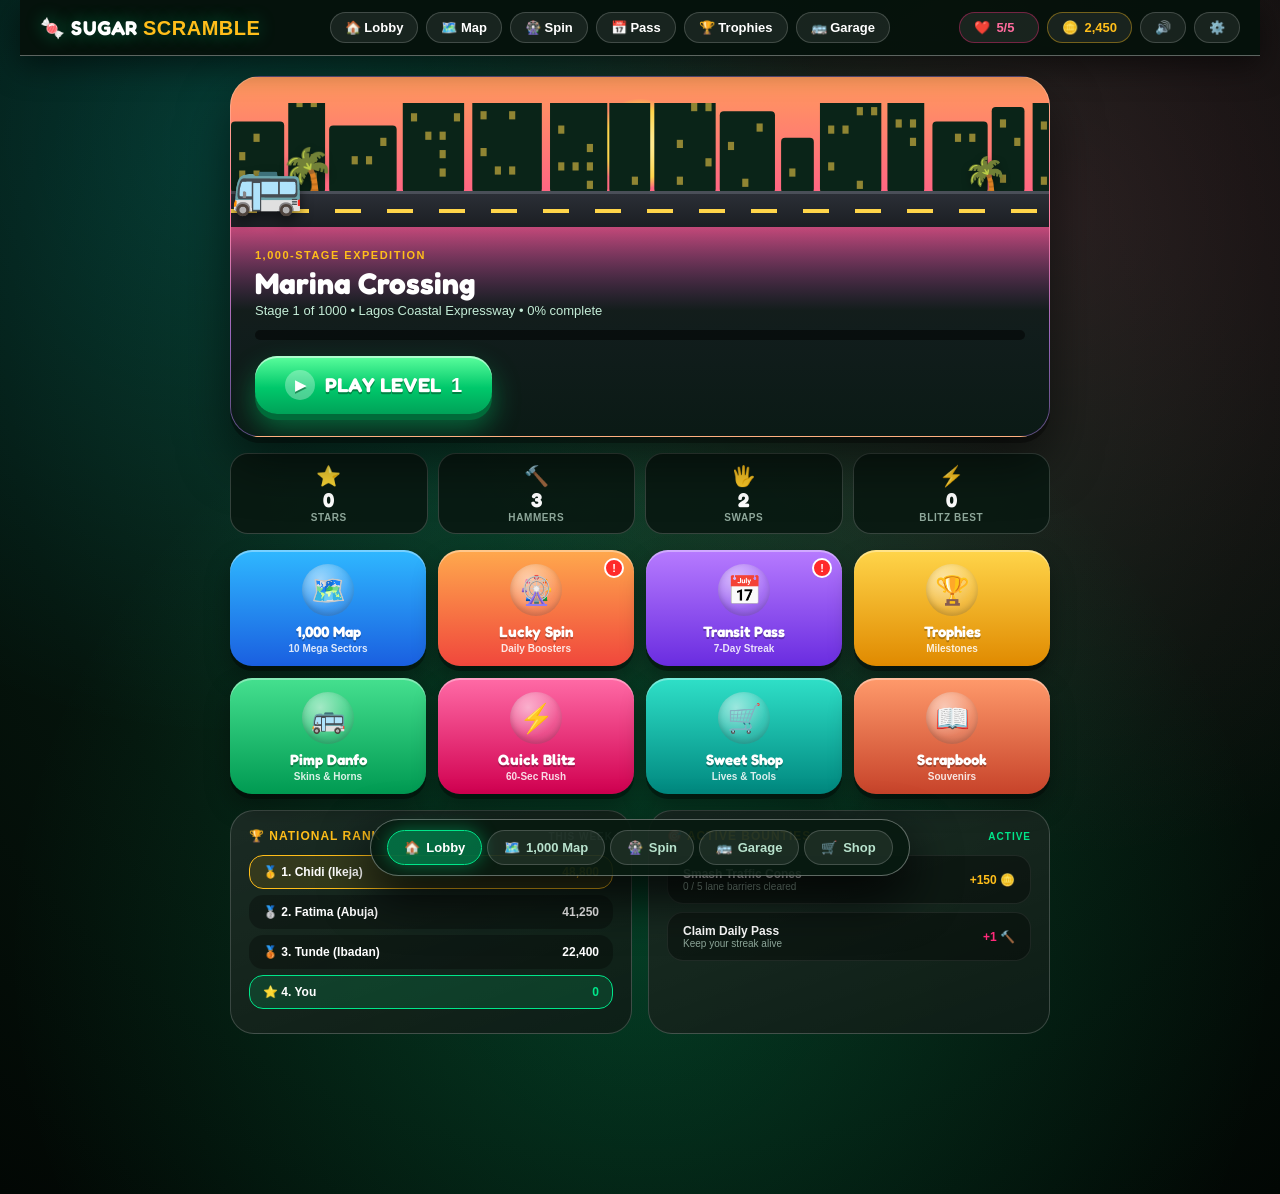
==== index.html @ 0adc6933 "Add special candy combos, Row Blaster and Shuffle boosters, stage intro with pre-stage boosters Co-A" ====
<!DOCTYPE html>
<html lang="en">
<head>
  <meta charset="UTF-8" />
  <meta name="viewport" content="width=device-width, initial-scale=1.0, maximum-scale=1.0, user-scalable=no" />
  <title>Sugar Scramble Deluxe</title>
  <link rel="preconnect" href="https://fonts.googleapis.com" />
  <link rel="preconnect" href="https://fonts.gstatic.com" crossorigin />
  <link href="https://fonts.googleapis.com/css2?family=Fredoka:wght@500;600;700&display=swap" rel="stylesheet" />
  <style>
    :root {
      --primary: #00e68a; --primary-glow: rgba(0, 230, 138, 0.4);
      --gold: #ffbe1a; --gold-glow: rgba(255, 190, 26, 0.45);
      --pink: #ff2a7a; --cyan: #00f0ff;
      --glass-surface: rgba(14, 38, 26, 0.65);
      --glass-dense: rgba(9, 26, 18, 0.92);
      --glass-border: rgba(255, 255, 255, 0.18);
      --glass-border-light: rgba(255, 255, 255, 0.35);
      --danfo-amber: #f9bc08;
      --display: 'Fredoka', -apple-system, BlinkMacSystemFont, 'Segoe UI', Roboto, sans-serif;
    }
    .brand, .hero-text h1, .modal-card h2, #resStars { font-family: var(--display); }
    @media (prefers-reduced-motion: reduce) { .moves-ring.low, .play-btn, .hero-bus, .road-dash, .danfo-token, .map-node.current .node-circle, .hub-dot { animation: none; } }
    html { background: #020704; }
    :root { color-scheme: dark; }
    * { box-sizing: border-box; margin: 0; padding: 0; user-select: none; -webkit-user-select: none; font-family: -apple-system, BlinkMacSystemFont, 'Segoe UI', Roboto, sans-serif; }
    body {
      background: radial-gradient(circle at 18% 12%, rgba(0, 240, 255, 0.15) 0%, transparent 40%),
                  radial-gradient(circle at 82% 18%, rgba(255, 42, 122, 0.14) 0%, transparent 45%),
                  radial-gradient(circle at 50% 80%, rgba(0, 230, 138, 0.18) 0%, transparent 55%),
                  radial-gradient(circle at 50% 30%, #0d3822 0%, #05140c 60%, #020704 100%);
      color: #fff; min-height: 100vh; display: flex; flex-direction: column; align-items: center; overflow-x: hidden; padding-bottom: 140px;
    }

    header {
      width: 100%; max-width: 1240px; padding: 12px 20px; display: flex; justify-content: space-between; align-items: center;
      background: rgba(6, 18, 12, 0.97);
      border-bottom: 1px solid var(--glass-border-light); box-shadow: 0 10px 30px rgba(0,0,0,0.5); position: sticky; top: env(safe-area-inset-top, 0px); z-index: 1000;
    }
    .brand { font-size: 20px; font-weight: 900; cursor: pointer; letter-spacing: 0.5px; text-shadow: 0 0 18px var(--primary-glow); }
    .brand span { color: var(--gold); }
    .header-nav, .header-pills { display: flex; align-items: center; gap: 8px; }
    .pill {
      background: rgba(255, 255, 255, 0.08);
      border: 1px solid var(--glass-border); padding: 7px 14px; border-radius: 24px; font-size: 13px; font-weight: 800;
      display: flex; align-items: center; gap: 6px; color: #fff; cursor: pointer; transition: all 0.2s;
    }
    .pill:hover { border-color: var(--glass-border-light); transform: translateY(-1px); }
    .pill.coins { border-color: rgba(255, 190, 26, 0.4); color: var(--gold); }
    .pill.lives { border-color: rgba(255, 42, 122, 0.4); color: #ff6b9d; }

    .view-screen { display: none; width: 100%; max-width: 1240px; padding: 20px; z-index: 1; flex-direction: column; align-items: center; }
    .view-screen.active { display: flex !important; }
    #game-view.active { display: grid !important; }

    /* ---------- LOBBY ---------- */
    .home-container { width: 100%; max-width: 820px; display: flex; flex-direction: column; gap: 16px; }
    .hero {
      position: relative; overflow: hidden; border-radius: 30px; border: 1px solid rgba(255,255,255,0.22);
      background: linear-gradient(180deg, #ff9a5c 0%, #ff5c8a 38%, #7a3ca8 72%, #2a1a52 100%);
      box-shadow: 0 6px 0 rgba(0,0,0,0.35), 0 25px 50px rgba(0,0,0,0.55);
    }
    .hero-scene { position: relative; height: 150px; }
    .sun { position: absolute; left: 50%; top: 22px; width: 90px; height: 90px; margin-left: -45px; border-radius: 50%;
      background: radial-gradient(circle, #fff3b0 0%, #ffd54a 55%, rgba(255,190,26,0) 72%); }
    .skyline { position: absolute; left: 0; right: 0; bottom: 34px; width: 100%; height: 90px; }
    .road { position: absolute; left: 0; right: 0; bottom: 0; height: 36px; background: linear-gradient(180deg, #2b2f36, #1b1e23); border-top: 3px solid #4a4f58; overflow: hidden; }
    .road-dash { position: absolute; left: 0; top: 15px; width: 200%; height: 4px;
      background: repeating-linear-gradient(90deg, #ffd54a 0 26px, transparent 26px 52px); animation: roadMove 1.2s linear infinite; }
    @keyframes roadMove { to { transform: translateX(-52px); } }
    .hero-bus { position: absolute; bottom: 14px; left: 0; font-size: 58px; line-height: 1; filter: drop-shadow(0 6px 6px rgba(0,0,0,0.5));
      animation: busDrive 11s linear infinite, busBob 0.5s ease-in-out infinite alternate; white-space: nowrap; }
    @keyframes busDrive { from { left: 105%; } to { left: -35%; } }
    @keyframes busBob { to { translate: 0 -3px; } }
    .scene-palm { position: absolute; bottom: 30px; font-size: 44px; filter: drop-shadow(0 4px 4px rgba(0,0,0,0.4)); }
    .scene-palm.p1 { left: 6%; } .scene-palm.p2 { right: 5%; font-size: 36px; }
    .hero-body { position: relative; padding: 18px 24px 22px; background: linear-gradient(180deg, rgba(20,10,40,0.2), rgba(8,26,16,0.92) 40%); }
    .eyebrow { font-size: 11px; font-weight: 900; color: var(--gold); letter-spacing: 1.5px; text-transform: uppercase; }
    .hero-body h1 { font-family: var(--display); font-size: 30px; font-weight: 700; margin: 2px 0 2px; }
    .hero-body p { font-size: 13px; color: #c4ecd7; margin-bottom: 12px; }
    .tour-progress-bar { width: 100%; height: 10px; background: rgba(0, 0, 0, 0.5); border-radius: 8px; margin-bottom: 16px; overflow: hidden; }
    .tour-progress-fill { height: 100%; width: 2%; background: linear-gradient(90deg, #ff2a7a, var(--gold)); border-radius: 8px; box-shadow: 0 0 10px var(--gold-glow); }
    .play-btn {
      display: inline-flex; align-items: center; gap: 10px; border: none; cursor: pointer; font-family: var(--display); font-weight: 700; font-size: 20px; color: #fff;
      padding: 14px 30px; border-radius: 22px; background: linear-gradient(180deg, #5cff9d 0%, #00c86b 55%, #00a258 100%);
      box-shadow: 0 6px 0 #006b39, 0 14px 28px rgba(0, 200, 107, 0.45), inset 0 2px 0 rgba(255,255,255,0.5);
      text-shadow: 0 2px 0 rgba(0,90,45,0.6); animation: breathe 2.2s ease-in-out infinite; transition: transform 0.12s;
    }
    .play-btn:active { transform: translateY(4px); box-shadow: 0 2px 0 #006b39; }
    .play-icon { width: 30px; height: 30px; border-radius: 50%; background: rgba(255,255,255,0.3); display: grid; place-items: center; font-size: 14px; }
    @keyframes breathe { 50% { transform: scale(1.04); } }
    .btn-danfo {
      background: linear-gradient(180deg, #ffd54a 0%, #f9a908 100%); color: #3a2400; font-weight: 900; font-size: 15px;
      padding: 13px 26px; border-radius: 18px; border: none; cursor: pointer; box-shadow: 0 4px 0 #b36b00, 0 10px 22px rgba(249, 169, 8, 0.35);
      display: inline-flex; align-items: center; gap: 8px; transition: transform 0.15s;
    }
    .btn-danfo:hover { transform: translateY(-2px); }

    .stat-row { display: grid; grid-template-columns: repeat(4, 1fr); gap: 10px; }
    .stat { background: var(--glass-dense); border: 1px solid var(--glass-border); border-radius: 18px; padding: 10px 8px; display: flex; flex-direction: column; align-items: center; gap: 1px; }
    .stat-icon { font-size: 20px; }
    .stat b { font-family: var(--display); font-size: 20px; font-weight: 700; line-height: 1.1; }
    .stat small { white-space: nowrap; font-size: 10px; font-weight: 800; color: #8fa89b; text-transform: uppercase; letter-spacing: 0.6px; }

    .mode-hub-grid { display: grid; grid-template-columns: repeat(4, 1fr); gap: 12px; }
    .hub-tile {
      position: relative; border: none; color: #fff; cursor: pointer; border-radius: 22px; padding: 14px 8px 12px;
      display: flex; flex-direction: column; align-items: center; text-align: center; gap: 2px;
      background: linear-gradient(180deg, var(--c1), var(--c2)); box-shadow: 0 5px 0 rgba(0,0,0,0.35), 0 12px 24px rgba(0,0,0,0.35), inset 0 2px 0 rgba(255,255,255,0.35);
      transition: transform 0.15s;
    }
    .hub-tile:hover { transform: translateY(-4px) rotate(-1deg); }
    .hub-tile:active { transform: translateY(3px); box-shadow: 0 2px 0 rgba(0,0,0,0.35); }
    .hub-tile-icon { font-size: 28px; width: 52px; height: 52px; border-radius: 50%; display: grid; place-items: center; margin-bottom: 4px;
      background: radial-gradient(circle at 35% 30%, rgba(255,255,255,0.55), rgba(255,255,255,0.12) 60%); box-shadow: inset 0 -3px 6px rgba(0,0,0,0.2); }
    .hub-tile-title { font-family: var(--display); font-size: 15px; font-weight: 700; text-shadow: 0 2px 0 rgba(0,0,0,0.25); }
    .hub-tile-sub { font-size: 10px; font-weight: 800; opacity: 0.85; }
    .hub-dot { position: absolute; top: 8px; right: 10px; min-width: 20px; height: 20px; padding: 0 5px; border-radius: 10px; background: #ff2a2a; border: 2px solid #fff;
      font-size: 11px; font-weight: 900; display: grid; place-items: center; animation: dotPop 1.4s ease-in-out infinite; }
    .hub-dot[hidden] { display: none; }
    @keyframes dotPop { 50% { transform: scale(1.18); } }

    .home-split-row { display: grid; grid-template-columns: 1fr 1fr; gap: 16px; }
    .home-card { background: linear-gradient(160deg, rgba(255,255,255,0.08), rgba(255,255,255,0.02)), var(--glass-dense); border: 1px solid var(--glass-border); border-radius: 24px; padding: 18px; }
    .home-card-header { display: flex; justify-content: space-between; align-items: center; font-size: 12px; font-weight: 900; color: var(--gold); letter-spacing: 1px; text-transform: uppercase; margin-bottom: 12px; }
    .quest-item { background: rgba(0, 0, 0, 0.35); border: 1px solid rgba(255, 255, 255, 0.08); border-radius: 16px; padding: 11px 15px; display: flex; justify-content: space-between; align-items: center; margin-bottom: 8px; }

    /* ---------- MAP ---------- */
    .map-header-panel {
      width: 100%; max-width: 650px; border-radius: 24px; padding: 14px 16px; margin-bottom: 12px; display: flex; flex-direction: column; gap: 12px;
      background: linear-gradient(135deg, var(--map-a, #0e5a6b), var(--map-b, #07303a)); border: 1px solid rgba(255,255,255,0.25);
      box-shadow: 0 6px 0 rgba(0,0,0,0.3), 0 18px 36px rgba(0,0,0,0.5);
    }
    .sector-nav-row { display: flex; justify-content: space-between; align-items: center; gap: 10px; }
    .round-btn { width: 44px; height: 44px; flex: none; border-radius: 50%; border: 2px solid rgba(255,255,255,0.7); cursor: pointer; color: #3a2400; font-size: 16px; font-weight: 900;
      background: linear-gradient(180deg, #ffd54a, #f9a908); box-shadow: 0 4px 0 #b36b00; transition: transform 0.12s; }
    .round-btn:active { transform: translateY(3px); box-shadow: 0 1px 0 #b36b00; }
    .round-btn:disabled { filter: grayscale(1); opacity: 0.4; cursor: default; }
    .sector-heading { text-align: center; min-width: 0; }
    .sector-kicker { font-size: 11px; font-weight: 900; letter-spacing: 1.4px; color: var(--gold); }
    .sector-heading h2 { font-family: var(--display); font-size: 20px; font-weight: 700; line-height: 1.15; }
    .sector-region { font-size: 11px; color: rgba(255,255,255,0.75); font-weight: 700; }
    .map-actions { display: flex; justify-content: space-between; align-items: center; gap: 8px; flex-wrap: wrap; }
    .sector-btn { background: rgba(0,0,0,0.3); border: 1px solid rgba(255,255,255,0.25); color: #fff; padding: 8px 14px; border-radius: 16px; font-weight: 800; font-size: 12px; cursor: pointer; transition: all 0.2s; }
    .sector-btn:hover { background: rgba(0,0,0,0.45); border-color: var(--gold); }
    .saga-scroll-viewport {
      width: 100%; max-width: 650px; height: max(320px, calc(100vh - 370px)); height: max(320px, calc(100dvh - 370px)); overflow-y: scroll; overflow-x: hidden; border-radius: 30px; position: relative; scrollbar-width: none;
      border: 1.5px solid rgba(255,255,255,0.25); box-shadow: 0 25px 60px rgba(0,0,0,0.7), inset 0 0 60px rgba(0,0,0,0.45);
      background: radial-gradient(circle at 20% 15%, rgba(255,255,255,0.08) 0 2px, transparent 3px) 0 0 / 46px 46px,
                  radial-gradient(circle at 70% 60%, rgba(255,255,255,0.05) 0 3px, transparent 4px) 0 0 / 70px 70px,
                  linear-gradient(180deg, var(--map-a, #0e5a6b), var(--map-b, #07303a));
    }
    .saga-scroll-viewport::-webkit-scrollbar { display: none; }
    .saga-track-container { position: relative; display: flex; flex-direction: column-reverse; gap: 34px; padding: 70px 20px 110px 20px; }
    .road-svg { position: absolute; left: 0; top: 0; pointer-events: none; z-index: 0; overflow: visible; }
    .road-svg path { fill: none; stroke-linecap: round; stroke-linejoin: round; }
    .road-edge { stroke: rgba(255,255,255,0.18); stroke-width: 38; }
    .road-base { stroke: #2b2f36; stroke-width: 30; }
    .road-done { stroke: #ff5c9a; stroke-width: 30; opacity: 0.55; }
    .road-dash { stroke: #ffd54a; stroke-width: 3; stroke-dasharray: 12 14; }
    .stage-row { display: flex; align-items: center; position: relative; z-index: 1; min-height: 84px; }
    .stage-row.pos-0 { justify-content: flex-start; padding-left: 13%; }
    .stage-row.pos-1 { justify-content: center; }
    .stage-row.pos-2 { justify-content: flex-end; padding-right: 13%; }
    .map-deco { position: absolute; top: 50%; transform: translateY(-50%); font-size: 34px; opacity: 0.85; filter: drop-shadow(0 4px 4px rgba(0,0,0,0.4)); pointer-events: none; }
    .map-node { position: relative; display: flex; flex-direction: column; align-items: center; cursor: pointer; background: none; border: none; color: #fff; padding: 0; transition: transform 0.15s; }
    .map-node:hover { transform: scale(1.08); }
    .node-circle {
      width: 64px; height: 64px; border-radius: 50%; display: grid; place-items: center; font-family: var(--display); font-weight: 700; font-size: 22px;
      background: radial-gradient(circle at 35% 28%, #ffb3d0 0%, #ff4d8d 45%, #c4004f 100%);
      border: 3px solid #fff; box-shadow: 0 5px 0 #7a0031, 0 10px 18px rgba(0,0,0,0.45), inset 0 -4px 8px rgba(0,0,0,0.2);
      text-shadow: 0 2px 0 rgba(0,0,0,0.35);
    }
    .map-node.current .node-circle { width: 76px; height: 76px; font-size: 26px; background: radial-gradient(circle at 35% 28%, #fff3b0 0%, #ffc41a 45%, #e08a00 100%); box-shadow: 0 5px 0 #8a5200, 0 0 0 6px rgba(255,213,74,0.35), 0 0 30px var(--gold-glow); color: #5a3500; text-shadow: 0 1px 0 rgba(255,255,255,0.6); animation: breathe 1.6s ease-in-out infinite; }
    .map-node.boss .node-circle { width: 74px; height: 74px; font-size: 30px; background: radial-gradient(circle at 35% 28%, #ff9a9a 0%, #e0202a 50%, #7a0008 100%); border-color: var(--gold); box-shadow: 0 5px 0 #4a0005, 0 10px 18px rgba(0,0,0,0.5); }
    .map-node.locked .node-circle { background: radial-gradient(circle at 35% 28%, #7d8a84 0%, #4a5650 55%, #2c3530 100%); border-color: #9aa7a1; color: #c8d2cd; box-shadow: 0 5px 0 #1c2420, 0 8px 14px rgba(0,0,0,0.4); }
    .map-node.locked { cursor: not-allowed; }
    .node-lock { position: absolute; right: -4px; bottom: 16px; font-size: 16px; filter: drop-shadow(0 2px 2px rgba(0,0,0,0.6)); }
    .node-stars { position: absolute; top: -14px; display: flex; gap: 1px; font-size: 15px; z-index: 2; }
    .node-stars span { color: #3a4640; text-shadow: 0 2px 0 rgba(0,0,0,0.6); }
    .node-stars span.on { color: var(--gold); text-shadow: 0 2px 0 #8a5200, 0 0 6px var(--gold-glow); }
    .node-stars span:nth-child(2) { transform: translateY(-5px); }
    .node-label { margin-top: 8px; background: rgba(0,0,0,0.55); border: 1px solid rgba(255,255,255,0.2); padding: 3px 9px; border-radius: 12px; font-size: 10px; font-weight: 800; white-space: nowrap; }
    .danfo-token {
      position: absolute; top: -46px; font-size: 34px; line-height: 1; z-index: 5; white-space: nowrap;
      filter: drop-shadow(0 5px 4px rgba(0,0,0,0.5)); animation: hop 0.9s ease-in-out infinite;
    }
    @keyframes hop { 50% { transform: translateY(-8px); } }

    #game-view { width: 100%; grid-template-columns: 280px auto 280px; gap: 24px; align-items: start; justify-content: center; }
    .portal-sidebar { display: flex; flex-direction: column; gap: 16px; }
    .portal-card {
      background: var(--glass-dense); border: 1px solid var(--glass-border-light); border-radius: 24px; padding: 20px; box-shadow: 0 14px 35px rgba(0,0,0,0.5);
    }
    .target-metric-box { background: rgba(0, 0, 0, 0.4); border: 1px solid rgba(255, 255, 255, 0.08); border-radius: 14px; padding: 11px 13px; display: flex; justify-content: space-between; margin-bottom: 8px; font-size: 13px; font-weight: 700; }
    .game-center-col { display: flex; flex-direction: column; align-items: center; gap: 12px; max-width: 480px; margin: 0 auto; width: 100%; }

    .stage-topbar { width: 100%; display: flex; align-items: center; justify-content: space-between; gap: 10px; }
    .icon-btn {
      width: 42px; height: 42px; flex: none; border-radius: 50%; border: 1px solid var(--glass-border); background: var(--glass-dense);
      color: #fff; font-size: 18px; font-weight: 900; cursor: pointer; display: grid; place-items: center; transition: transform 0.15s, border-color 0.15s;
    }
    .icon-btn:hover { transform: scale(1.08); border-color: var(--primary); }
    .stage-title { display: flex; align-items: center; gap: 8px; min-width: 0; }
    .lv-badge {
      flex: none; background: linear-gradient(180deg, #ffd54a, #f9a908); color: #3a2400; font-family: var(--display); font-weight: 700; font-size: 13px;
      padding: 4px 10px; border-radius: 12px; box-shadow: 0 3px 0 #b36b00, 0 6px 14px rgba(249, 169, 8, 0.35);
    }
    .stage-name { font-family: var(--display); font-weight: 600; font-size: 17px; white-space: nowrap; overflow: hidden; text-overflow: ellipsis; }

    .hud-card {
      width: 100%; display: flex; align-items: center; gap: 16px; padding: 14px 16px; border-radius: 24px;
      background: linear-gradient(160deg, rgba(255,255,255,0.1), rgba(255,255,255,0.02)), var(--glass-dense);
      border: 1px solid var(--glass-border); box-shadow: 0 14px 30px rgba(0,0,0,0.45), inset 0 1px 0 rgba(255,255,255,0.12);
    }
    .moves-ring {
      flex: none; width: 76px; height: 76px; border-radius: 50%; display: flex; flex-direction: column; align-items: center; justify-content: center;
      background: radial-gradient(circle at 35% 30%, #ff5c9a, #e0005a 70%); box-shadow: 0 5px 0 #8c0038, 0 10px 22px rgba(255, 42, 122, 0.45), inset 0 2px 6px rgba(255,255,255,0.35);
      border: 3px solid rgba(255,255,255,0.85);
    }
    .moves-num { font-family: var(--display); font-weight: 700; font-size: 28px; line-height: 1; }
    .moves-label { font-size: 9px; font-weight: 900; letter-spacing: 1.2px; opacity: 0.9; margin-top: 2px; }
    .moves-ring.low { animation: pulse 0.8s ease-in-out infinite; }
    @keyframes pulse { 50% { transform: scale(1.08); box-shadow: 0 5px 0 #8c0038, 0 0 30px rgba(255, 42, 122, 0.9); } }
    .hud-main { flex: 1; min-width: 0; display: flex; flex-direction: column; gap: 8px; }
    .score-row { display: flex; justify-content: space-between; align-items: baseline; gap: 8px; }
    .score-num { font-family: var(--display); font-weight: 700; font-size: 26px; line-height: 1; }
    .target-txt { font-size: 12px; font-weight: 800; color: var(--gold); white-space: nowrap; }
    .progress-track { position: relative; width: 100%; height: 12px; background: rgba(0, 0, 0, 0.5); border-radius: 10px; box-shadow: inset 0 2px 4px rgba(0,0,0,0.5); }
    .progress-fill { height: 100%; width: 0%; background: linear-gradient(90deg, #ff2a7a, #ffbe1a); border-radius: 10px; transition: width 0.3s ease; box-shadow: 0 0 12px rgba(255, 190, 26, 0.5); }
    .star-mark {
      position: absolute; top: 50%; transform: translate(-50%, -50%); font-size: 20px; line-height: 1; color: #3d4a42;
      text-shadow: 0 0 0 transparent, 0 1px 2px rgba(0,0,0,0.8); transition: color 0.2s, transform 0.2s;
    }
    .star-mark.lit { color: var(--gold); transform: translate(-50%, -50%) scale(1.2); text-shadow: 0 0 10px var(--gold-glow); }
    .obj-chips { display: flex; flex-wrap: wrap; gap: 6px; }
    .chip {
      display: inline-flex; align-items: center; gap: 6px; padding: 4px 10px 4px 5px; border-radius: 14px; font-size: 12px; font-weight: 900;
      background: rgba(0,0,0,0.4); border: 1px solid rgba(255,255,255,0.1);
    }
    .chip.done { border-color: var(--primary); color: var(--primary); }
    .chip-swatch { width: 16px; height: 16px; border-radius: 5px; display: inline-block; }
    .chip-swatch.jelly { background: linear-gradient(135deg, #7affbe, #00b86b); box-shadow: inset 0 1px 2px rgba(255,255,255,0.6); }
    .chip-swatch.choc { background: linear-gradient(135deg, #a0643a, #5a3218); }
    .chip-swatch.boss { background: linear-gradient(135deg, #ff7aa8, #d10050); }
    .chip-swatch.score { background: linear-gradient(135deg, #ffe07a, #f9a908); }

    #bossBarContainer { display: none; width: 100%; background: linear-gradient(90deg, rgba(80,0,30,0.7), rgba(0,0,0,0.6)); border: 1.5px solid var(--pink); border-radius: 16px; padding: 8px 14px; }
    .boss-head { display: flex; justify-content: space-between; font-size: 11px; font-weight: 900; color: #ffd0e0; }
    .boss-track { width: 100%; height: 10px; background: #260010; border-radius: 7px; overflow: hidden; margin-top: 5px; }
    .boss-fill { height: 100%; width: 100%; background: linear-gradient(90deg, #ff0055, #ff7700); transition: width 0.3s ease; }

    #canvas-box {
      position: relative; width: min(460px, 100%); aspect-ratio: 1; padding: 8px; border-radius: 30px;
      background: linear-gradient(135deg, #ff5c9a, #ffbe1a 35%, #00e68a 70%, #00b4ff);
      box-shadow: 0 6px 0 rgba(0,0,0,0.35), 0 25px 60px rgba(0,0,0,0.7);
    }
    #canvas-box::before {
      content: ""; position: absolute; inset: 8px; border-radius: 23px;
      background: radial-gradient(circle at 50% 35%, #174a31, #082417 75%); box-shadow: inset 0 4px 18px rgba(0,0,0,0.6);
    }
    canvas { position: relative; display: block; width: 100%; height: 100%; border-radius: 23px; cursor: pointer; touch-action: none; }
    #gameBanner {
      position: absolute; top: 50%; left: 50%; transform: translate(-50%, -50%) scale(0.5); font-family: var(--display); font-size: 36px; font-weight: 700; color: #fff;
      -webkit-text-stroke: 1.5px #b3005a; text-shadow: 0 4px 0 #b3005a, 0 0 30px var(--gold-glow); pointer-events: none; opacity: 0;
      transition: all 0.25s cubic-bezier(0.18, 0.89, 0.32, 1.28); z-index: 50; white-space: nowrap; text-align: center;
    }

    .booster-dock { display: grid; grid-template-columns: repeat(4, minmax(0, 1fr)); gap: 10px; width: 100%; max-width: 460px; }
    .booster-btn {
      position: relative; display: flex; flex-direction: column; align-items: center; gap: 4px; padding: 8px 4px 7px; border-radius: 20px; cursor: pointer;
      background: linear-gradient(180deg, rgba(255,255,255,0.12), rgba(255,255,255,0.03)), var(--glass-dense); color: #fff;
      border: 1px solid var(--glass-border); box-shadow: 0 4px 0 rgba(0,0,0,0.4); transition: transform 0.15s, box-shadow 0.15s;
    }
    .booster-btn:hover { transform: translateY(-2px); }
    .booster-btn:active { transform: translateY(2px); box-shadow: 0 2px 0 rgba(0,0,0,0.4); }
    .booster-btn.active { background: linear-gradient(180deg, #ffd54a, #f9a908); color: #3a2400; border-color: #fff; box-shadow: 0 4px 0 #b36b00, 0 0 24px var(--gold-glow); }
    .booster-icon { font-size: 24px; width: 44px; height: 44px; border-radius: 50%; display: grid; place-items: center; background: rgba(0,0,0,0.3); }
    .booster-name { font-weight: 900; font-size: 11px; white-space: nowrap; }
    .booster-count {
      position: absolute; top: -6px; right: -6px; min-width: 24px; height: 24px; padding: 0 6px; border-radius: 12px; display: grid; place-items: center;
      background: var(--pink); color: #fff; font-size: 12px; font-weight: 900; border: 2px solid #fff;
    }
    .booster-hint { min-height: 18px; font-size: 12px; font-weight: 800; color: var(--gold); text-align: center; }
    .dock-btn {
      background: var(--glass-dense); border: 1px solid var(--glass-border); border-radius: 18px; padding: 10px 18px; color: #fff; font-size: 12px; font-weight: 800; display: flex; align-items: center; gap: 8px; cursor: pointer; transition: all 0.2s ease;
    }
    body.in-game .bottom-nav { display: none; }
    body.in-game { padding-bottom: 24px; }
    .music-icon.off { opacity: 0.4; text-decoration: line-through; }

    .bottom-nav {
      position: fixed; bottom: calc(24px + env(safe-area-inset-bottom, 0px)); left: 50%; transform: translateX(-50%); width: calc(100% - 32px); max-width: 540px;
      background: rgba(8, 26, 16, 0.94);
      border: 1.5px solid var(--glass-border-light); border-radius: 32px; display: flex; justify-content: space-around; align-items: center;
      padding: 10px 14px; z-index: 999999; box-shadow: 0 20px 50px rgba(0, 0, 0, 0.85);
    }
    .nav-pill {
      background: rgba(255, 255, 255, 0.08); border: 1px solid var(--glass-border); border-radius: 22px; padding: 9px 16px; display: flex; align-items: center; gap: 6px; color: #b8e2cd; font-size: 13px; font-weight: 800; cursor: pointer; transition: all 0.2s;
    }
    .nav-pill:hover { background: rgba(255, 255, 255, 0.2); border-color: var(--primary); color: #fff; transform: translateY(-2px); }
    .nav-pill.active {
      background: linear-gradient(135deg, rgba(0, 230, 138, 0.4) 0%, rgba(0, 135, 81, 0.7) 100%); border-color: var(--primary); color: #fff; box-shadow: 0 0 18px var(--primary-glow);
    }

    .modal-overlay {
      position: fixed; inset: 0; background: rgba(2, 8, 4, 0.85);
      display: none; align-items: center; justify-content: center; z-index: 1000000;
    }
    .modal-overlay.active { display: flex !important; }
    .modal-overlay.active .modal-card { animation: popIn 0.3s cubic-bezier(0.18, 0.89, 0.32, 1.28); }
    @keyframes popIn { from { transform: scale(0.85); opacity: 0; } }
    #resStars { font-size: 52px !important; letter-spacing: 8px; min-height: 64px; }
    .rs-star { display: inline-block; color: #33413a; text-shadow: 0 3px 0 rgba(0,0,0,0.5); }
    .rs-star.on { color: var(--gold); text-shadow: 0 3px 0 #b36b00, 0 0 24px var(--gold-glow); animation: starPop 0.5s cubic-bezier(0.18, 0.89, 0.32, 1.5) both; }
    .rs-star:nth-child(2) { font-size: 1.25em; transform: translateY(-8px); }
    .rs-star:nth-child(2).on { animation-name: starPopMid; }
    @keyframes starPop { from { transform: scale(0) rotate(-40deg); opacity: 0; } }
    @keyframes starPopMid { from { transform: translateY(-8px) scale(0) rotate(-40deg); opacity: 0; } to { transform: translateY(-8px); } }
    #confetti { position: fixed; inset: 0; width: 100%; height: 100%; pointer-events: none; z-index: 1000001; }
    .modal-card {
      background: rgba(10, 32, 21, 0.94); border: 1.5px solid var(--glass-border-light); border-radius: 28px; padding: 24px; width: 90%; max-width: 440px; text-align: center; box-shadow: 0 30px 80px rgba(0,0,0,0.9); max-height: 85vh; overflow-y: auto;
    }
    .btn-action {
      background: linear-gradient(180deg, #00ff9d 0%, #008751 100%); border: none; color: #03140a; font-weight: 900; font-size: 15px; padding: 13px 26px; border-radius: 18px; cursor: pointer; width: 100%; box-shadow: 0 10px 30px var(--primary-glow);
    }
    .shop-item { background: rgba(0, 0, 0, 0.4); border: 1px solid var(--glass-border); border-radius: 18px; padding: 13px 18px; display: flex; justify-content: space-between; align-items: center; margin-bottom: 11px; }
    .shop-btn { background: linear-gradient(180deg, #ffd043 0%, var(--danfo-amber) 100%); color: #000; font-weight: 900; font-size: 12px; padding: 9px 15px; border-radius: 14px; border: none; cursor: pointer; }
    .wheel-container { position: relative; width: 260px; height: 260px; margin: 12px auto 16px auto; }
    .wheel-pointer { position: absolute; top: -14px; left: 50%; transform: translateX(-50%); width: 0; height: 0; border-left: 13px solid transparent; border-right: 13px solid transparent; border-top: 24px solid var(--gold); z-index: 10; }
    #wheelCanvas { width: 260px; height: 260px; border-radius: 50%; }
    .garage-grid { display: grid; grid-template-columns: 1fr 1fr; gap: 11px; margin: 12px 0; }
    .garage-card { background: rgba(0,0,0,0.4); border: 1px solid var(--glass-border); border-radius: 18px; padding: 12px; display: flex; flex-direction: column; align-items: center; gap: 6px; }
    .garage-card.equipped { border-color: var(--gold); background: rgba(255, 190, 26, 0.15); box-shadow: 0 0 18px var(--gold-glow); }
    .scrapbook-grid { display: flex; flex-direction: column; gap: 11px; margin: 14px 0; }
    .postcard-item { background: rgba(0,0,0,0.4); border: 1px solid var(--glass-border); border-radius: 18px; padding: 13px; text-align: left; display: flex; align-items: center; gap: 14px; }
    .postcard-item.locked { opacity: 0.5; filter: grayscale(1); }

    .streak-grid { display: grid; grid-template-columns: repeat(4, 1fr); gap: 8px; margin: 14px 0; }
    .streak-tile { background: rgba(0,0,0,0.4); border: 1px solid var(--glass-border); border-radius: 14px; padding: 10px 4px; display: flex; flex-direction: column; align-items: center; gap: 4px; font-size: 11px; font-weight: 800; }
    .streak-tile.claimed { border-color: var(--primary); background: rgba(0,230,138,0.15); }
    .streak-tile.active { border-color: var(--gold); box-shadow: 0 0 14px var(--gold-glow); }
    .trophy-item { background: rgba(0,0,0,0.4); border: 1px solid var(--glass-border); border-radius: 16px; padding: 10px 14px; display: flex; justify-content: space-between; align-items: center; margin-bottom: 8px; }

    #toast {
      position: fixed; left: 50%; top: 80px; transform: translate(-50%, -20px); background: rgba(10, 32, 21, 0.96); border: 1.5px solid var(--gold);
      color: #fff; font-weight: 800; font-size: 14px; padding: 12px 20px; border-radius: 18px; box-shadow: 0 15px 40px rgba(0,0,0,0.7);
      z-index: 2000000; opacity: 0; pointer-events: none; transition: all 0.25s ease; max-width: calc(100% - 32px); text-align: center;
    }
    #toast.show { opacity: 1; transform: translate(-50%, 0); }
    .btn-action:disabled, .shop-btn:disabled { opacity: 0.5; cursor: not-allowed; }
    #resActions { display: flex; flex-direction: column; gap: 10px; }
    .menu-stack { display: flex; flex-direction: column; gap: 10px; }
    .intro-lv { display: inline-block; font-family: var(--display); font-weight: 700; font-size: 14px; letter-spacing: 1px; color: #3a2400;
      background: linear-gradient(180deg, #ffd54a, #f9a908); padding: 4px 14px; border-radius: 12px; box-shadow: 0 3px 0 #b36b00; margin-bottom: 8px; }
    .intro-stars { color: var(--gold); font-size: 13px; font-weight: 800; margin: 2px 0 12px; }
    .intro-goal { background: rgba(0,0,0,0.35); border: 1px solid rgba(255,255,255,0.1); border-radius: 16px; padding: 10px; margin-bottom: 10px; }
    .intro-goal small, .preboost-title { display: block; font-size: 10px; font-weight: 900; letter-spacing: 1.4px; color: #8fa89b; }
    .intro-goal span { font-family: var(--display); font-size: 20px; font-weight: 700; }
    .intro-stats { display: grid; grid-template-columns: 1fr 1fr; gap: 10px; margin-bottom: 12px; }
    .intro-stats div { background: rgba(0,0,0,0.35); border-radius: 16px; padding: 8px; display: flex; flex-direction: column; }
    .intro-stats b { font-family: var(--display); font-size: 24px; }
    .intro-stats small { font-size: 11px; font-weight: 800; color: #8fa89b; }
    .intro-tip { background: rgba(255,190,26,0.12); border: 1px solid rgba(255,190,26,0.45); border-radius: 16px; padding: 10px 12px; margin-bottom: 12px; text-align: left; font-size: 13px; line-height: 1.4; }
    .intro-tip strong { color: var(--gold); }
    .preboost-row { display: grid; grid-template-columns: 1fr 1fr; gap: 10px; margin: 8px 0 14px; }
    .preboost { position: relative; display: flex; align-items: center; gap: 8px; padding: 10px; border-radius: 16px; cursor: pointer; color: #fff; font-weight: 800; font-size: 12px;
      background: rgba(0,0,0,0.35); border: 2px solid rgba(255,255,255,0.12); }
    .preboost.on { border-color: var(--gold); background: rgba(255,190,26,0.18); box-shadow: 0 0 16px var(--gold-glow); }
    .preboost .pb-icon { font-size: 24px; }
    .preboost b { position: absolute; top: -8px; right: -6px; min-width: 22px; height: 22px; border-radius: 11px; background: var(--pink); border: 2px solid #fff; display: grid; place-items: center; font-size: 11px; }
    .menu-row { display: grid; grid-template-columns: 1fr 1fr; gap: 10px; }
    .menu-row .dock-btn { justify-content: center; }
    .settings-card { text-align: left; }
    .set-row { display: flex; align-items: center; justify-content: space-between; gap: 12px; padding: 12px 4px; border-bottom: 1px solid rgba(255,255,255,0.08); font-weight: 800; font-size: 14px; cursor: pointer; }
    .set-row small { display: block; font-size: 11px; font-weight: 600; color: #8fa89b; }
    .set-row input[type=range] { width: 45%; accent-color: var(--gold); }
    .set-row input[type=checkbox] { width: 22px; height: 22px; accent-color: var(--primary); }
    .danger-btn { width: 100%; justify-content: center; margin-top: 14px; border-color: rgba(255,80,80,0.5); color: #ff9a9a; }
    .danger-btn.armed { background: #8c0018; color: #fff; border-color: #ff6b6b; }
    button:focus-visible, input:focus-visible { outline: 3px solid var(--gold); outline-offset: 2px; }
    .quest-item .shop-btn { padding: 6px 11px; font-size: 11px; }

    @media (max-width: 1060px) {
      #game-view.active { display: flex !important; flex-direction: column; align-items: center; padding: 12px; }
      .portal-sidebar, .header-nav { display: none; }
      .mode-hub-grid { grid-template-columns: 1fr 1fr; }
      .home-split-row { grid-template-columns: 1fr; }
    }
    @media (max-width: 560px) {
      header { padding: 10px 12px; }
      .brand { font-size: 16px; }
      .header-pills { gap: 4px; }
      .header-pills .pill { padding: 6px 9px; font-size: 12px; }
      .nav-pill { padding: 9px 12px; }
      .nav-pill span:last-child { display: none; }
      .hero-banner-card { padding: 18px; }
      .hero-danfo-art { display: none; }
    }
  </style>
</head>
<body>

  <header>
    <div class="brand" onclick="navigate('home-view')">
      🍬 SUGAR <span>SCRAMBLE</span>
    </div>
    <div class="header-nav">
      <button class="pill" onclick="navigate('home-view')">🏠 Lobby</button>
      <button class="pill" onclick="navigate('map-view')">🗺️ Map</button>
      <button class="pill" onclick="openLuckyWheel()">🎡 Spin</button>
      <button class="pill" onclick="openTransitPass()">📅 Pass</button>
      <button class="pill" onclick="openTrophies()">🏆 Trophies</button>
      <button class="pill" onclick="openGarage()">🚌 Garage</button>
    </div>
    <div class="header-pills">
      <div class="pill lives" id="livesPill" onclick="openModal('shopModal')">
        ❤️ <span id="livesVal">5/5</span>
        <span id="lifeTimer" style="font-size:10px; color:#ffd0e0; margin-left:4px;"></span>
      </div>
      <div class="pill coins" onclick="openModal('shopModal')">🪙 <span id="coinsVal">2,450</span></div>
      <button class="pill" onclick="toggleAudio()"><span id="audioIcon">🔊</span></button>
      <button class="pill" onclick="openSettings()" aria-label="Settings">⚙️</button>
    </div>
  </header>

  <!-- 1. HOMEPAGE VIEW -->
  <div id="home-view" class="view-screen active">
    <div class="home-container">
      <section class="hero">
        <div class="hero-scene" aria-hidden="true">
          <div class="sun"></div>
          <svg class="skyline" viewBox="0 0 400 90" preserveAspectRatio="xMidYMax slice" aria-hidden="true"><g fill="#0a2418"><rect x="0" y="55" width="26" height="35" rx="2"/><rect x="28" y="29" width="18" height="61" rx="2"/><rect x="48" y="57" width="33" height="33" rx="2"/><rect x="84" y="27" width="30" height="63" rx="2"/><rect x="118" y="35" width="34" height="55" rx="2"/><rect x="156" y="33" width="28" height="57" rx="2"/><rect x="185" y="4" width="20" height="86" rx="2"/><rect x="207" y="4" width="30" height="86" rx="2"/><rect x="239" y="50" width="27" height="40" rx="2"/><rect x="269" y="63" width="16" height="27" rx="2"/><rect x="288" y="42" width="30" height="48" rx="2"/><rect x="321" y="39" width="18" height="51" rx="2"/><rect x="343" y="55" width="27" height="35" rx="2"/><rect x="372" y="48" width="16" height="42" rx="2"/><rect x="392" y="31" width="34" height="59" rx="2"/><rect x="193" y="0" width="2" height="6"/></g><g fill="#ffd54a" opacity="0.55"><rect x="11" y="61" width="3" height="4"/><rect x="4" y="70" width="3" height="4"/><rect x="4" y="79" width="3" height="4"/><rect x="11" y="79" width="3" height="4"/><rect x="32" y="44" width="3" height="4"/><rect x="39" y="44" width="3" height="4"/><rect x="39" y="71" width="3" height="4"/><rect x="39" y="80" width="3" height="4"/><rect x="73" y="63" width="3" height="4"/><rect x="59" y="72" width="3" height="4"/><rect x="66" y="72" width="3" height="4"/><rect x="102" y="33" width="3" height="4"/><rect x="109" y="33" width="3" height="4"/><rect x="95" y="42" width="3" height="4"/><rect x="102" y="42" width="3" height="4"/><rect x="88" y="51" width="3" height="4"/><rect x="109" y="51" width="3" height="4"/><rect x="95" y="60" width="3" height="4"/><rect x="102" y="60" width="3" height="4"/><rect x="102" y="69" width="3" height="4"/><rect x="102" y="78" width="3" height="4"/><rect x="122" y="41" width="3" height="4"/><rect x="129" y="41" width="3" height="4"/><rect x="136" y="41" width="3" height="4"/><rect x="122" y="50" width="3" height="4"/><rect x="136" y="50" width="3" height="4"/><rect x="122" y="68" width="3" height="4"/><rect x="129" y="77" width="3" height="4"/><rect x="136" y="77" width="3" height="4"/><rect x="160" y="39" width="3" height="4"/><rect x="160" y="57" width="3" height="4"/><rect x="174" y="66" width="3" height="4"/><rect x="160" y="75" width="3" height="4"/><rect x="167" y="75" width="3" height="4"/><rect x="174" y="75" width="3" height="4"/><rect x="174" y="84" width="3" height="4"/><rect x="189" y="19" width="3" height="4"/><rect x="196" y="19" width="3" height="4"/><rect x="196" y="82" width="3" height="4"/><rect x="211" y="10" width="3" height="4"/><rect x="225" y="10" width="3" height="4"/><rect x="232" y="19" width="3" height="4"/><rect x="211" y="28" width="3" height="4"/><rect x="225" y="37" width="3" height="4"/><rect x="225" y="46" width="3" height="4"/><rect x="232" y="46" width="3" height="4"/><rect x="218" y="64" width="3" height="4"/><rect x="232" y="73" width="3" height="4"/><rect x="218" y="82" width="3" height="4"/><rect x="257" y="56" width="3" height="4"/><rect x="243" y="65" width="3" height="4"/><rect x="250" y="83" width="3" height="4"/><rect x="273" y="78" width="3" height="4"/><rect x="306" y="48" width="3" height="4"/><rect x="313" y="48" width="3" height="4"/><rect x="292" y="57" width="3" height="4"/><rect x="299" y="57" width="3" height="4"/><rect x="292" y="75" width="3" height="4"/><rect x="306" y="84" width="3" height="4"/><rect x="325" y="54" width="3" height="4"/><rect x="332" y="54" width="3" height="4"/><rect x="332" y="63" width="3" height="4"/><rect x="354" y="61" width="3" height="4"/><rect x="361" y="61" width="3" height="4"/><rect x="376" y="54" width="3" height="4"/><rect x="383" y="63" width="3" height="4"/><rect x="376" y="81" width="3" height="4"/><rect x="403" y="46" width="3" height="4"/><rect x="417" y="46" width="3" height="4"/><rect x="396" y="55" width="3" height="4"/><rect x="410" y="55" width="3" height="4"/><rect x="410" y="64" width="3" height="4"/><rect x="410" y="73" width="3" height="4"/><rect x="396" y="82" width="3" height="4"/><rect x="403" y="82" width="3" height="4"/></g></svg>
          <span class="scene-palm p1">🌴</span><span class="scene-palm p2">🌴</span>
          <div class="road"><div class="road-dash"></div></div>
          <div class="hero-bus" id="heroDanfoIcon">🚌</div>
        </div>
        <div class="hero-body">
          <span class="eyebrow">1,000-Stage Expedition</span>
          <h1 id="homeStageTitle">Marina Crossing</h1>
          <p id="homeStageProgressText">Stage 1 of 1,000</p>
          <div class="tour-progress-bar"><div class="tour-progress-fill" id="homeProgressFill"></div></div>
          <button class="play-btn" onclick="launchLevel(userSave.unlocked)"><span class="play-icon">▶</span>PLAY LEVEL <span id="homePlayLvl">1</span></button>
        </div>
      </section>

      <div class="stat-row">
        <div class="stat"><span class="stat-icon">⭐</span><b id="homeStars">0</b><small>Stars</small></div>
        <div class="stat"><span class="stat-icon">🔨</span><b id="homeHammers">3</b><small>Hammers</small></div>
        <div class="stat"><span class="stat-icon">🖐️</span><b id="homeSwaps">2</b><small>Swaps</small></div>
        <div class="stat"><span class="stat-icon">⚡</span><b id="homeBlitz">0</b><small>Blitz best</small></div>
      </div>

      <div class="mode-hub-grid">
        <button class="hub-tile" style="--c1:#2fb8ff; --c2:#1a5fe0;" onclick="navigate('map-view')"><span class="hub-tile-icon">🗺️</span><span class="hub-tile-title">1,000 Map</span><span class="hub-tile-sub">10 Mega Sectors</span></button>
        <button class="hub-tile" style="--c1:#ffa94d; --c2:#f0473c;" onclick="openLuckyWheel()"><span class="hub-dot" id="dotSpin" hidden>!</span><span class="hub-tile-icon">🎡</span><span class="hub-tile-title">Lucky Spin</span><span class="hub-tile-sub">Daily Boosters</span></button>
        <button class="hub-tile" style="--c1:#b77bff; --c2:#6a2ce0;" onclick="openTransitPass()"><span class="hub-dot" id="dotPass" hidden>!</span><span class="hub-tile-icon">📅</span><span class="hub-tile-title">Transit Pass</span><span class="hub-tile-sub">7-Day Streak</span></button>
        <button class="hub-tile" style="--c1:#ffd54a; --c2:#e08a00;" onclick="openTrophies()"><span class="hub-dot" id="dotTrophies" hidden></span><span class="hub-tile-icon">🏆</span><span class="hub-tile-title">Trophies</span><span class="hub-tile-sub">Milestones</span></button>
        <button class="hub-tile" style="--c1:#45e08f; --c2:#009a52;" onclick="openGarage()"><span class="hub-tile-icon">🚌</span><span class="hub-tile-title">Pimp Danfo</span><span class="hub-tile-sub">Skins &amp; Horns</span></button>
        <button class="hub-tile" style="--c1:#ff6ba6; --c2:#d10050;" onclick="startQuickBlitz()"><span class="hub-tile-icon">⚡</span><span class="hub-tile-title">Quick Blitz</span><span class="hub-tile-sub">60-Sec Rush</span></button>
        <button class="hub-tile" style="--c1:#2fe0c8; --c2:#00887f;" onclick="openModal('shopModal')"><span class="hub-tile-icon">🛒</span><span class="hub-tile-title">Sweet Shop</span><span class="hub-tile-sub">Lives &amp; Tools</span></button>
        <button class="hub-tile" style="--c1:#ff9a6b; --c2:#c7432a;" onclick="openScrapbook()"><span class="hub-dot" id="dotScrap" hidden></span><span class="hub-tile-icon">📖</span><span class="hub-tile-title">Scrapbook</span><span class="hub-tile-sub">Souvenirs</span></button>
      </div>

      <div class="home-split-row">
        <div class="home-card">
          <div class="home-card-header"><span>🏆 NATIONAL RANK</span><span style="font-size:10px; color:#8fa89b;">THIS WEEK</span></div>
          <div class="leaderboard" id="homeLeaderboard"></div>
        </div>
        <div class="home-card">
          <div class="home-card-header"><span>🎯 ACTIVE BOUNTIES</span><span style="font-size:10px; color:var(--primary);">ACTIVE</span></div>
          <div id="bountyList"></div>
        </div>
      </div>
    </div>
  </div>

  <!-- 2. SCROLLABLE 1,000-STAGE HIGHWAY MAP WITH SECTOR BROWSER -->
  <div id="map-view" class="view-screen">
    <div class="map-header-panel">
      <div class="sector-nav-row">
        <button class="round-btn" id="sectorPrevBtn" onclick="changeSector(-1)" aria-label="Previous sector">◀</button>
        <div class="sector-heading">
          <span class="sector-kicker" id="sectorTitleTxt">SECTOR 1 · STAGES 1–100</span>
          <h2 id="sectorSubtitleTxt">🌴 Lagos Coastal Expressway</h2>
          <span class="sector-region" id="sectorRegionTxt">South-West Atlantic Corridor</span>
        </div>
        <button class="round-btn" id="sectorNextBtn" onclick="changeSector(1)" aria-label="Next sector">▶</button>
      </div>
      <div class="map-actions">
        <div class="pill coins" id="mapStarsTotal">⭐ 0 / 3000</div>
        <button class="sector-btn" onclick="jumpToCurrentLevelSector()">📍 Find me</button>
        <button class="btn-danfo" style="padding: 9px 16px; font-size: 13px;" onclick="launchLevel(userSave.unlocked)">▶ PLAY <span id="mapBtnLvl">1</span></button>
      </div>
    </div>
    <div class="saga-scroll-viewport" id="sagaViewport"><div class="saga-track-container" id="sagaTrack"></div></div>
  </div>

  <!-- 3. GAMEPLAY ARENA -->
  <div id="game-view" class="view-screen">
    <div class="portal-sidebar">
      <div class="portal-card">
        <div style="font-size:12px; font-weight:900; color:var(--gold); margin-bottom:10px;">📍 STAGE DOSSIER</div>
        <div style="display:flex; align-items:center; gap:10px; margin-bottom:12px;">
          <div style="font-size:32px;" id="dossierIcon">🏝️</div>
          <div><div style="font-size:16px; font-weight:900;" id="dossierTitle">Marina Coast</div><div style="font-size:11px; color:var(--primary); font-weight:700;" id="dossierHazard">No Hazards</div></div>
        </div>
        <div class="target-metric-box"><span style="color:#8fa89b;">PRIMARY MISSION</span><span id="dossierObjectiveText" style="color:var(--gold); font-size:12px; font-weight:900;">Clear Jellies</span></div>
        <div class="target-metric-box"><span style="color:#8fa89b;">TARGET POINTS</span><span id="leftColTarget" style="color:var(--gold);">1,200 pts</span></div>
        <div class="target-metric-box"><span style="color:#8fa89b;">CANDY COLORS</span><span id="dossierColorsText" style="color:var(--cyan);">4 Colors</span></div>
        <div class="target-metric-box"><span style="color:#8fa89b;" id="dossierBudgetLabel">MOVES BUDGET</span><span id="leftColMoves" style="color:var(--pink);">16</span></div>
      </div>
    </div>

    <div class="game-center-col">
      <div class="stage-topbar">
        <button class="icon-btn" onclick="navigate('map-view')" aria-label="Back to map">←</button>
        <div class="stage-title">
          <span class="lv-badge" id="hudLevel">LV 1</span>
          <span class="stage-name" id="hudStageName">Marina Crossing</span>
        </div>
        <button class="icon-btn" onclick="openPause()" aria-label="Pause">⏸</button>
      </div>

      <div class="hud-card">
        <div class="moves-ring" id="movesRing">
          <span class="moves-num" id="movesVal">16</span>
          <span class="moves-label" id="hudBudgetTitle">MOVES</span>
        </div>
        <div class="hud-main">
          <div class="score-row">
            <span class="score-num" id="scoreVal">0</span>
            <span class="target-txt" id="targetLabelTxt">Target 1,200</span>
          </div>
          <div class="progress-track">
            <div id="scoreProgress" class="progress-fill"></div>
            <span class="star-mark" id="starMark1" style="left: 66.6%;">★</span>
            <span class="star-mark" id="starMark2" style="left: 83.3%;">★</span>
            <span class="star-mark" id="starMark3" style="left: calc(100% - 8px);">★</span>
          </div>
          <div class="obj-chips" id="objectiveStatusTxt"></div>
        </div>
      </div>

      <div id="bossBarContainer">
        <div class="boss-head"><span id="bossNameTxt">⚠️ BOSS</span><span id="bossHPTxt">15,000 HP</span></div>
        <div class="boss-track"><div id="bossHPFill" class="boss-fill"></div></div>
      </div>

      <div id="canvas-box">
        <canvas id="canvas" width="440" height="440"></canvas>
        <div id="gameBanner"></div>
      </div>

      <div class="booster-dock">
        <button id="hammerBtn" class="booster-btn" onclick="activateBooster('HAMMER')">
          <span class="booster-icon">🔨</span><span class="booster-name">Hammer</span><span class="booster-count" id="hammerBadge">3</span>
        </button>
        <button id="swapBtn" class="booster-btn" onclick="activateBooster('SWAP')">
          <span class="booster-icon">🖐️</span><span class="booster-name">Free Swap</span><span class="booster-count" id="swapBadge">2</span>
        </button>
        <button id="rowBtn" class="booster-btn" onclick="activateBooster('ROW')">
          <span class="booster-icon">🚀</span><span class="booster-name">Row Blaster</span><span class="booster-count" id="rowBadge">1</span>
        </button>
        <button id="shuffleBtn" class="booster-btn" onclick="useShuffle()">
          <span class="booster-icon">🔀</span><span class="booster-name">Shuffle</span><span class="booster-count" id="shuffleBadge">2</span>
        </button>
      </div>
      <div class="booster-hint" id="boosterHint"></div>
    </div>

    <div class="portal-sidebar">
      <div class="portal-card">
        <div style="font-size:12px; font-weight:900; color:var(--gold); margin-bottom:10px;">🏆 NATIONAL LEADERBOARD</div>
        <div class="leaderboard" id="sideLeaderboard"></div>
      </div>
    </div>
  </div>

  <!-- ELEVATED BOTTOM NAVIGATION BAR -->
  <nav class="bottom-nav">
    <button class="nav-pill active" id="nav-home" onclick="navigate('home-view')"><span>🏠</span><span>Lobby</span></button>
    <button class="nav-pill" id="nav-map" onclick="navigate('map-view')"><span>🗺️</span><span>1,000 Map</span></button>
    <button class="nav-pill" id="nav-spin" onclick="openLuckyWheel()"><span>🎡</span><span>Spin</span></button>
    <button class="nav-pill" id="nav-garage" onclick="openGarage()"><span>🚌</span><span>Garage</span></button>
    <button class="nav-pill" id="nav-shop" onclick="openModal('shopModal')"><span>🛒</span><span>Shop</span></button>
  </nav>

  <!-- MODALS -->
  <div id="transitPassModal" class="modal-overlay">
    <div class="modal-card">
      <h2 style="font-size:24px; font-weight:900; color:var(--gold);">7-DAY TRANSIT PASS</h2>
      <p style="color:#b8e2cd; font-size:12px;">Login daily to claim free tools and the Day 7 Jackpot!</p>
      <div class="streak-grid" id="streakGrid"></div>
      <button id="claimPassBtn" class="btn-action" onclick="claimDailyPass()">CLAIM TODAY'S BOUNTY 🎁</button>
      <button class="dock-btn" onclick="closeModal('transitPassModal')" style="margin-top:12px; width:100%; justify-content:center;">Back to Hub</button>
    </div>
  </div>

  <div id="trophiesModal" class="modal-overlay">
    <div class="modal-card">
      <h2 style="font-size:24px; font-weight:900; color:var(--gold);">TRANSIT TROPHIES</h2>
      <p style="color:#b8e2cd; font-size:12px; margin-bottom:12px;">Complete milestone feats to earn coin bounties!</p>
      <div id="trophiesList"></div>
      <button class="dock-btn" onclick="closeModal('trophiesModal')" style="margin-top:12px; width:100%; justify-content:center;">Back to Hub</button>
    </div>
  </div>

  <div id="spinModal" class="modal-overlay">
    <div class="modal-card">
      <h2 style="font-size:24px; font-weight:900; color:var(--gold);">DANFO LUCKY WHEEL</h2>
      <p style="color:#b8e2cd; font-size:12px;">Spin for daily coins, extra hammers, and free swaps!</p>
      <div class="wheel-container"><div class="wheel-pointer"></div><canvas id="wheelCanvas" width="260" height="260"></canvas></div>
      <button id="spinBtn" class="btn-action" onclick="spinWheel()">SPIN FOR REWARDS! 🎡</button>
      <button class="dock-btn" onclick="closeModal('spinModal')" style="margin-top:12px; width:100%; justify-content:center;">Back to Hub</button>
    </div>
  </div>

  <div id="garageModal" class="modal-overlay">
    <div class="modal-card">
      <h2 style="font-size:24px; font-weight:900; color:var(--gold);">PIMP MY DANFO GARAGE</h2>
      <p style="color:#b8e2cd; font-size:12px;">Equip custom transit paint jobs, performance perks & horns!</p>
      <div style="font-size:12px; font-weight:900; color:var(--primary); text-align:left; margin-top:10px;">🎨 DANFO PAINT JOBS</div>
      <div class="garage-grid" id="skinsGrid"></div>
      <div style="font-size:12px; font-weight:900; color:var(--primary); text-align:left; margin-top:10px;">📢 STREET TRANSIT HORNS</div>
      <div class="garage-grid" id="hornsGrid"></div>
      <div style="font-size:12px; font-weight:900; color:var(--primary); text-align:left; margin-top:10px;">⚙️ HIGHWAY PERFORMANCE PERKS</div>
      <div class="garage-grid" id="perksGrid"></div>
      <button class="dock-btn" onclick="closeModal('garageModal')" style="margin-top:12px; width:100%; justify-content:center;">Back to Hub</button>
    </div>
  </div>

  <div id="scrapbookModal" class="modal-overlay">
    <div class="modal-card">
      <h2 style="font-size:24px; font-weight:900; color:var(--gold);">NATIONAL TOUR SCRAPBOOK</h2>
      <p style="color:#b8e2cd; font-size:12px;">Collect souvenirs as you journey across 1,000 milestones!</p>
      <div class="scrapbook-grid" id="scrapbookGrid"></div>
      <button id="scrapbookBountyBtn" class="btn-action" onclick="claimScrapbookJackpot()" style="margin-top:10px;">CLAIM 2,500 🪙 JACKPOT</button>
      <button class="dock-btn" onclick="closeModal('scrapbookModal')" style="margin-top:12px; width:100%; justify-content:center;">Back to Hub</button>
    </div>
  </div>

  <div id="shopModal" class="modal-overlay">
    <div class="modal-card">
      <h2 style="font-size:24px; font-weight:900; color:var(--gold); margin-bottom:4px;">SWEET SHOP</h2>
      <p style="color:#b8e2cd; font-size:12px; margin-bottom:16px;">Spend your coins on tools & instant life refills!</p>
      <div class="shop-item">
        <div style="text-align:left;"><div style="font-weight:900; font-size:14px; color:#ff6b9d;">❤️ Full Life Refill</div><div style="font-size:11px; color:#8fa89b;">Restore all 5 lives immediately</div></div>
        <button class="shop-btn" onclick="refillLivesShop()">400 🪙</button>
      </div>
      <div class="shop-item">
        <div style="text-align:left;"><div style="font-weight:900; font-size:14px;">🔨 Extra Hammer</div><div style="font-size:11px; color:#8fa89b;">Smash any single tile</div></div>
        <button class="shop-btn" onclick="buyItem('HAMMER', 300)">300 🪙</button>
      </div>
      <div class="shop-item">
        <div style="text-align:left;"><div style="font-weight:900; font-size:14px;">🖐️ Free Swap</div><div style="font-size:11px; color:#8fa89b;">Swap any two tiles</div></div>
        <button class="shop-btn" onclick="buyItem('SWAP', 450)">450 🪙</button>
      </div>
      <div class="shop-item">
        <div style="text-align:left;"><div style="font-weight:900; font-size:14px;">🚀 Row Blaster</div><div style="font-size:11px; color:#8fa89b;">Clear a whole row</div></div>
        <button class="shop-btn" onclick="buyItem('ROW', 350)">350 🪙</button>
      </div>
      <div class="shop-item">
        <div style="text-align:left;"><div style="font-weight:900; font-size:14px;">🔀 Shuffle</div><div style="font-size:11px; color:#8fa89b;">Mix up the board, free of moves</div></div>
        <button class="shop-btn" onclick="buyItem('SHUFFLE', 250)">250 🪙</button>
      </div>
      <div class="shop-item">
        <div style="text-align:left;"><div style="font-weight:900; font-size:14px;">🍬 Striped Start</div><div style="font-size:11px; color:#8fa89b;">Begin a stage with 2 striped candies</div></div>
        <button class="shop-btn" onclick="buyItem('START_STRIPE', 400)">400 🪙</button>
      </div>
      <div class="shop-item">
        <div style="text-align:left;"><div style="font-weight:900; font-size:14px;">💣 Bomb Start</div><div style="font-size:11px; color:#8fa89b;">Begin a stage with a colour bomb</div></div>
        <button class="shop-btn" onclick="buyItem('START_BOMB', 700)">700 🪙</button>
      </div>
      <button class="dock-btn" onclick="closeModal('shopModal')" style="margin-top:12px; width:100%; justify-content:center;">Back to Hub</button>
    </div>
  </div>

  <div id="introModal" class="modal-overlay">
    <div class="modal-card intro-card">
      <div class="intro-lv" id="introLv">STAGE 1</div>
      <h2 id="introName" style="font-size:24px; font-weight:700;">Marina Crossing</h2>
      <div class="intro-stars" id="introStars"></div>
      <div class="intro-goal"><small>GOAL</small><span id="introGoal">Clear Jellies</span></div>
      <div class="intro-stats">
        <div><b id="introMoves">16</b><small>Moves</small></div>
        <div><b id="introTarget">1,000</b><small>Target points</small></div>
      </div>
      <div class="intro-tip" id="introTip" hidden></div>
      <div class="preboost-title">Start with a booster</div>
      <div class="preboost-row">
        <button class="preboost" id="pbStripe" onclick="togglePreBoost('stripe')"><span class="pb-icon">🍬</span><span>2 Striped</span><b>0</b></button>
        <button class="preboost" id="pbBomb" onclick="togglePreBoost('bomb')"><span class="pb-icon">💣</span><span>Colour bomb</span><b>0</b></button>
      </div>
      <button class="btn-action" onclick="startStage()">▶ PLAY</button>
      <button class="dock-btn" style="width:100%; justify-content:center; margin-top:10px;" onclick="closeModal('introModal')">Not now</button>
    </div>
  </div>

  <div id="pauseModal" class="modal-overlay">
    <div class="modal-card">
      <h2 style="font-size:28px; font-weight:900; color:var(--gold);">PAUSED</h2>
      <p id="pauseInfo" style="color:#b8e2cd; font-size:13px; margin: 6px 0 16px;"></p>
      <div class="menu-stack">
        <button class="btn-action" onclick="resumeGame()">▶ RESUME</button>
        <div class="menu-row">
          <button class="dock-btn" onclick="toggleAudio(); syncPauseButtons()"><span id="pauseSound">🔊 Sound on</span></button>
          <button class="dock-btn" onclick="toggleBGM(); syncPauseButtons()"><span id="pauseMusic">🎵 Music on</span></button>
        </div>
        <div class="menu-row">
          <button class="dock-btn" onclick="restartStage()">🔁 Restart</button>
          <button class="dock-btn" onclick="closeModal('pauseModal'); openSettings()">⚙️ Settings</button>
        </div>
        <button class="dock-btn" style="justify-content:center;" onclick="resumeGame(); navigate('map-view')">🗺️ Quit to map</button>
      </div>
    </div>
  </div>

  <div id="settingsModal" class="modal-overlay">
    <div class="modal-card settings-card">
      <h2 style="font-size:24px; font-weight:900; color:var(--gold); margin-bottom:12px;">SETTINGS</h2>
      <label class="set-row" for="setSfx"><span>🔊 Sound effects</span><input type="range" id="setSfx" min="0" max="100" step="5"></label>
      <label class="set-row" for="setMusicVol"><span>🎵 Music volume</span><input type="range" id="setMusicVol" min="0" max="100" step="5"></label>
      <label class="set-row" for="setMusicOn"><span>🎶 Play music</span><input type="checkbox" id="setMusicOn"></label>
      <label class="set-row" for="setVibrate"><span>📳 Vibration <small>(Android)</small></span><input type="checkbox" id="setVibrate"></label>
      <label class="set-row" for="setReduceFx"><span>✨ Reduce effects <small>(less shaking &amp; confetti)</small></span><input type="checkbox" id="setReduceFx"></label>
      <label class="set-row" for="setHints"><span>👆 Show move hints</span><input type="checkbox" id="setHints"></label>
      <button id="resetBtn" class="dock-btn danger-btn" onclick="resetProgress()">🗑️ Reset all progress</button>
      <button class="btn-action" style="margin-top:12px;" onclick="closeSettings()">DONE</button>
    </div>
  </div>

  <div id="quitModal" class="modal-overlay">
    <div class="modal-card">
      <h2 style="font-size:26px; font-weight:900; color:var(--gold);">QUIT THIS STAGE?</h2>
      <p style="color:#b8e2cd; font-size:14px; margin: 10px 0 18px;">You've already made a move, so leaving now costs 1 ❤️.</p>
      <div style="display:flex; flex-direction:column; gap:10px;">
        <button class="btn-action" onclick="cancelQuit()">KEEP PLAYING</button>
        <button class="dock-btn" style="width:100%; justify-content:center;" onclick="confirmQuit()">Quit stage (−1 ❤️)</button>
      </div>
    </div>
  </div>

  <div id="gameResultModal" class="modal-overlay">
    <div class="modal-card">
      <h2 id="resTitle" style="font-size:26px; font-weight:900; color:var(--gold);">STAGE CLEARED!</h2>
      <div id="resStars" style="font-size:36px; margin: 10px 0; color:var(--gold);">★★★</div>
      <p id="resSubtitle" style="color:#b8e2cd; font-size:14px; margin-bottom:18px;">Final Score: 4,200</p>
      <div id="resActions"></div>
    </div>
  </div>

  <div id="toast"></div>
  <canvas id="confetti" aria-hidden="true"></canvas>

  <div id="errorBar" hidden style="position:fixed; left:12px; right:12px; bottom:calc(12px + env(safe-area-inset-bottom, 0px)); z-index:3000000; background:#5a0018; color:#fff; border:1.5px solid #ff6b9d; border-radius:14px; padding:10px 14px; font:600 12px/1.4 system-ui, sans-serif; user-select:text; -webkit-user-select:text;"></div>
  <script>
    window.addEventListener('error', e => {
      const bar = document.getElementById('errorBar');
      if (!bar) return;
      bar.hidden = false;
      bar.textContent = `Game error: ${e.message} (line ${e.lineno || '?'}). Please screenshot this and send it over.`;
    });
    function toast(msg) {
      const t = document.getElementById('toast');
      if (!t) return;
      t.innerText = msg; t.classList.add('show');
      clearTimeout(toast.timer);
      toast.timer = setTimeout(() => t.classList.remove('show'), 2200);
    }

    function safeSetText(id, txt) {
      const el = document.getElementById(id);
      if (el) el.innerText = txt;
    }

    const TOTAL_STAGES = 1000;
    const SECTOR_DATA = [
      { id: 1, name: "Lagos Coastal Expressway", region: "South-West Atlantic Corridor", icon: "🌴" },
      { id: 2, name: "Cocoa Groves & Osun Highlands", region: "Oyo, Osun & Ondo", icon: "🍫" },
      { id: 3, name: "Bronze Kingdom & Delta Creeks", region: "Edo, Delta & Rivers", icon: "👑" },
      { id: 4, name: "Coal City & Limestone Hills", region: "Enugu, Anambra & Ebonyi", icon: "⛰️" },
      { id: 5, name: "Benue River Confluence", region: "Kogi, Benue & Nasarawa", icon: "🌊" },
      { id: 6, name: "Zuma Rock & FCT Beltway", region: "Abuja Capital & Niger", icon: "🕌" },
      { id: 7, name: "Jos Plateau & Granite Peaks", region: "Plateau & Bauchi Highlands", icon: "💎" },
      { id: 8, name: "Kaduna Savannah Railways", region: "Kaduna & Zaria Corridor", icon: "🚂" },
      { id: 9, name: "Kano Ancient Citadel & Gates", region: "Kano, Jigawa & Katsina", icon: "🏜️" },
      { id: 10, name: "Trans-Sahara Oasis Gateway", region: "Sahel to Northern Frontier", icon: "🐪" }
    ];

    const CITY_BASES = ["Marina", "Lekki", "Ikeja", "Abeokuta", "Ijebu", "Ibadan", "Bodija", "Oshogbo", "Akure", "Owo", "Benin", "Warri", "Asaba", "Onitsha", "Awka", "Enugu", "Nsukka", "Makurdi", "Lokoja", "Zuba", "Abuja", "Maitama", "Keffi", "Jos", "Bukuru", "Bauchi", "Zaria", "Kano", "Dala", "Sahara"];
    const HUB_SUFFIXES = ["Crossing", "Terminal", "Bypass", "Motor Park", "Tollgate", "Boulevard", "Junction", "Heights"];

    function getStageConfig(lvl) {
      const isBoss = (lvl % 10 === 0);
      const sIdx = Math.min(9, Math.floor((lvl - 1) / 100));
      const sector = SECTOR_DATA[sIdx];
      const city = CITY_BASES[(lvl - 1) % CITY_BASES.length];
      const suff = HUB_SUFFIXES[Math.floor((lvl - 1) / 3) % HUB_SUFFIXES.length];
      const name = isBoss ? `⚠️ ${city} Hazard (Lv ${lvl})` : `${city} ${suff} (Lv ${lvl})`;
      const colorCount = (lvl >= 80) ? 6 : (lvl >= 15 ? 5 : 4);
      const objectiveType = isBoss ? 'BOSS' : (lvl === 1 ? 'JELLY' : (lvl === 2 ? 'SCORE' : (lvl % 3 === 0 ? 'DUAL' : (lvl % 2 === 0 ? 'CHOCOLATE' : 'JELLY'))));
      // Tuned with a simulated player: targets scale with how many points a move is realistically worth
      // for the colour count, ramping up across the tour and within each 100-stage sector.
      const moves = 16 - Math.floor(((lvl - 1) % 100) / 34) + (objectiveType === 'DUAL' ? 4 : 0) + (colorCount === 6 ? 2 : 0) + (isBoss ? 2 : 0) + (userSave?.perks?.turbo ? 1 : 0);
      const pointsPerMove = { 4: 2400, 5: 800, 6: 470 }[colorCount];
      const difficulty = 0.35 + 0.45 * Math.min(1, lvl / 600) + 0.1 * (((lvl - 1) % 100) / 99) + (isBoss ? 0.15 : 0);
      const baseMoves = moves - (userSave?.perks?.turbo ? 1 : 0);
      const target = Math.max(500, Math.round(baseMoves * pointsPerMove * difficulty / 50) * 50);

      return {
        level: lvl, name, icon: isBoss ? '👹' : sector.icon, chapterName: sector.name, target, moves, colorCount, objectiveType,
        chocCount: (objectiveType === 'CHOCOLATE' || objectiveType === 'DUAL' || lvl >= 4) ? Math.min(6, 3 + Math.floor(lvl / 250)) : 0,
        cageCount: (lvl >= 7) ? Math.min(4, 2 + Math.floor(lvl / 300)) : 0,
        coneCount: (lvl >= 8) ? Math.min(3, 2 + Math.floor(lvl / 400)) : 0,
        isBoss, bossHP: target
      };
    }

    const REFILL_INTERVAL = 20 * 60 * 1000;
    const freshSave = () => ({
      unlocked: 1, stars: {}, hiScore: 0, coins: 2450, blitzHiScore: 0, lives: 5, lastLifeLostTime: null,
      hammers: 3, swaps: 2, rowBlasts: 1, shuffles: 2, startStripes: 1, startBombs: 0, lastSpinDate: null, activeLevel: null,
      settings: { sfxVol: 1, musicVol: 0.7, vibrate: true, reduceFx: false, hints: true },
      conesSmashed: 0, coneBountyBase: 0, passBountyDate: null, bombsMade: 0, claimedSouvenirs: [],
      equippedSkin: 'classic', ownedSkins: ['classic'], equippedHorn: 'classic', ownedHorns: ['classic'],
      perks: { turbo: false, bumper: false, magnet: false }, souvenirsClaimed: false,
      dailyStreak: 1, lastDailyClaimDate: null, claimedAchievements: []
    });
    let userSave = freshSave();

    try {
      const stored = JSON.parse(localStorage.getItem('sugar_scramble_save_1000_fixed'));
      if (stored && typeof stored === 'object') userSave = Object.assign(userSave, stored);
    } catch(e) {}

    userSave.unlocked = Math.max(1, Number(userSave.unlocked) || 1);
    userSave.unlocked = Math.min(TOTAL_STAGES, userSave.unlocked);
    userSave.lives = (typeof userSave.lives === 'number') ? Math.max(0, Math.min(5, userSave.lives)) : 5;
    userSave.hammers = Math.max(0, Number(userSave.hammers) || 0);
    userSave.swaps = Math.max(0, Number(userSave.swaps) || 0);
    ['rowBlasts', 'shuffles', 'startStripes', 'startBombs'].forEach(k => { userSave[k] = Math.max(0, Number(userSave[k]) || 0); });
    userSave.coins = (typeof userSave.coins === 'number') ? userSave.coins : 2450;
    if (!userSave.stars) userSave.stars = {};
    if (!Array.isArray(userSave.ownedSkins)) userSave.ownedSkins = ['classic'];
    if (!Array.isArray(userSave.ownedHorns)) userSave.ownedHorns = ['classic'];
    if (!userSave.perks) userSave.perks = { turbo: false, bumper: false, magnet: false };
    if (!Array.isArray(userSave.claimedAchievements)) userSave.claimedAchievements = [];
    if (!Array.isArray(userSave.claimedSouvenirs)) userSave.claimedSouvenirs = [];
    userSave.settings = Object.assign({ sfxVol: 1, musicVol: 0.7, vibrate: true, reduceFx: false, hints: true }, userSave.settings || {});

    function persistState() {
      try { localStorage.setItem('sugar_scramble_save_1000_fixed', JSON.stringify(userSave)); } catch(e) {}
      refreshMapUI();
      safeSetText('hammerBadge', userSave.hammers);
      safeSetText('swapBadge', userSave.swaps);
      safeSetText('rowBadge', userSave.rowBlasts);
      safeSetText('shuffleBadge', userSave.shuffles);
    }

    function regenLives() {
      if (userSave.lives >= 5) { userSave.lastLifeLostTime = null; return false; }
      if (!userSave.lastLifeLostTime) { userSave.lastLifeLostTime = Date.now(); return true; }
      const gained = Math.floor((Date.now() - userSave.lastLifeLostTime) / REFILL_INTERVAL);
      if (gained <= 0) return false;
      userSave.lives = Math.min(5, userSave.lives + gained);
      userSave.lastLifeLostTime = userSave.lives >= 5 ? null : userSave.lastLifeLostTime + gained * REFILL_INTERVAL;
      return true;
    }

    function updateLivesTimer() {
      if (userSave.lives < 5 && userSave.lastLifeLostTime) {
        const left = Math.max(0, REFILL_INTERVAL - (Date.now() - userSave.lastLifeLostTime));
        const m = Math.floor(left / 60000), sec = Math.floor((left % 60000) / 1000);
        safeSetText('lifeTimer', `${m}:${String(sec).padStart(2, '0')}`);
      } else safeSetText('lifeTimer', '');
      safeSetText('livesVal', `${userSave.lives}/5`);
      safeSetText('coinsVal', userSave.coins.toLocaleString());
    }

    function refillLivesShop() {
      if (userSave.lives >= 5) { toast("Lives already full!"); return; }
      if (userSave.coins < 400) { toast("Need 400 🪙 to refill lives!"); return; }
      userSave.coins -= 400; userSave.lives = 5; userSave.lastLifeLostTime = null; persistState(); sfxChime(); toast("❤️ Lives restored!");
    }
    window.refillLivesShop = refillLivesShop;

    function launchLevel(lvl, skipIntro = false) {
      initAudio();
      lvl = Math.max(1, Math.min(TOTAL_STAGES, Number(lvl) || 1));
      if (lvl > userSave.unlocked) { toast(`🔒 Stage ${lvl} is locked — clear Stage ${userSave.unlocked} first`); sfxBonk(); return; }
      if (userSave.lives <= 0) { toast("💔 Out of lives! Wait for a refill or buy one."); openModal('shopModal'); return; }
      stopBlitzTimer();
      if (skipIntro) { startMatchGame(lvl); return; }
      showStageIntro(lvl);
    }

    // STAGE INTRO: goal, budget and pre-stage boosters before you play
    let introLvl = 1; let preBoosts = { stripe: false, bomb: false }; let pendingPreBoosts = null;
    function showStageIntro(lvl) {
      introLvl = lvl; preBoosts = { stripe: false, bomb: false };
      const cfg = getStageConfig(lvl);
      safeSetText('introLv', cfg.isBoss ? `BOSS STAGE ${lvl}` : `STAGE ${lvl}`);
      safeSetText('introName', cfg.name.replace(/^⚠️\s*/, '').replace(/\s*\(Lv \d+\)$/, ''));
      safeSetText('introGoal', objectiveText(cfg));
      safeSetText('introMoves', cfg.moves);
      safeSetText('introTarget', cfg.target.toLocaleString());
      const best = userSave.stars[lvl] || 0;
      safeSetText('introStars', best ? `Best: ${'★'.repeat(best)}${'☆'.repeat(3 - best)}` : 'Not cleared yet');
      if (typeof renderIntroTip === 'function') renderIntroTip(cfg);
      renderIntroBoosters();
      openModal('introModal');
    }
    function renderIntroBoosters() {
      [['stripe', 'startStripes', 'pbStripe'], ['bomb', 'startBombs', 'pbBomb']].forEach(([k, field, id]) => {
        const btn = document.getElementById(id);
        if (!btn) return;
        btn.classList.toggle('on', preBoosts[k]);
        btn.querySelector('b').innerText = userSave[field] > 0 ? userSave[field] : '+';
      });
    }
    function togglePreBoost(k) {
      const field = k === 'stripe' ? 'startStripes' : 'startBombs';
      if (!preBoosts[k] && userSave[field] <= 0) { openModal('shopModal'); return; }
      preBoosts[k] = !preBoosts[k]; sfxPop(2); renderIntroBoosters();
    }
    function startStage() {
      closeModal('introModal');
      if (userSave.lives <= 0) { toast("💔 Out of lives! Wait for a refill or buy one."); openModal('shopModal'); return; }
      if (preBoosts.stripe && userSave.startStripes > 0) userSave.startStripes--; else preBoosts.stripe = false;
      if (preBoosts.bomb && userSave.startBombs > 0) userSave.startBombs--; else preBoosts.bomb = false;
      pendingPreBoosts = { ...preBoosts };
      persistState();
      startMatchGame(introLvl);
    }
    window.togglePreBoost = togglePreBoost; window.startStage = startStage;
    window.launchLevel = launchLevel;

    // PAUSE MENU
    let gamePaused = false;
    function syncPauseButtons() {
      safeSetText('pauseSound', soundOn ? '🔊 Sound on' : '🔇 Sound off');
      safeSetText('pauseMusic', bgmOn ? '🎵 Music on' : '🎵 Music off');
    }
    function openPause() {
      if (!currentCfg) return;
      gamePaused = true;
      safeSetText('pauseInfo', isBlitzActive ? `Quick Blitz • ${blitzTime}s left • ${score.toLocaleString()} pts`
        : `Stage ${currentLvl} • ${moves} moves left • ${objectiveText()}`);
      syncPauseButtons();
      openModal('pauseModal');
    }
    function resumeGame() { gamePaused = false; closeModal('pauseModal'); lastInteraction = Date.now(); }
    function restartStage() {
      closeModal('pauseModal'); gamePaused = false;
      if (isBlitzActive) { startQuickBlitz(); return; }
      if (levelInProgress()) { pendingNav = 'restart'; openModal('quitModal'); return; }
      launchLevel(currentLvl);
    }
    window.openPause = openPause; window.resumeGame = resumeGame; window.restartStage = restartStage; window.syncPauseButtons = syncPauseButtons;

    // SETTINGS
    function openSettings() {
      const st = userSave.settings;
      document.getElementById('setSfx').value = Math.round(st.sfxVol * 100);
      document.getElementById('setMusicVol').value = Math.round(st.musicVol * 100);
      document.getElementById('setMusicOn').checked = bgmOn;
      document.getElementById('setVibrate').checked = st.vibrate;
      document.getElementById('setReduceFx').checked = st.reduceFx;
      document.getElementById('setHints').checked = st.hints;
      disarmReset();
      openModal('settingsModal');
    }
    function closeSettings() { closeModal('settingsModal'); persistState(); }
    function applySettingsInput(e) {
      const st = userSave.settings, id = e.target.id;
      if (id === 'setSfx') { st.sfxVol = e.target.value / 100; if (sfxBus) sfxBus.gain.value = st.sfxVol; if (e.type === 'change') sfxPop(3); }
      if (id === 'setMusicVol') { st.musicVol = e.target.value / 100; if (musicBus) musicBus.gain.value = 0.45 * st.musicVol; }
      if (id === 'setMusicOn' && e.type === 'change' && e.target.checked !== bgmOn) toggleBGM();
      if (id === 'setVibrate') { st.vibrate = e.target.checked; if (e.type === 'change') buzz(40); }
      if (id === 'setReduceFx') st.reduceFx = e.target.checked;
      if (id === 'setHints') { st.hints = e.target.checked; hintMove = null; }
    }
    ['input', 'change'].forEach(ev => document.getElementById('settingsModal').addEventListener(ev, applySettingsInput));
    let resetArmed = null;
    function disarmReset() { clearTimeout(resetArmed); resetArmed = null; const b = document.getElementById('resetBtn'); if (b) { b.classList.remove('armed'); b.innerText = '🗑️ Reset all progress'; } }
    function resetProgress() {
      const b = document.getElementById('resetBtn');
      if (!resetArmed) {
        b.classList.add('armed'); b.innerText = '⚠️ Tap again to erase everything';
        resetArmed = setTimeout(disarmReset, 4000); return;
      }
      disarmReset();
      try { localStorage.removeItem('sugar_scramble_save_1000_fixed'); } catch (e) {}
      const keep = userSave.settings;
      userSave = Object.assign(freshSave(), { settings: keep });
      persistState();
      if (typeof cloudSaveNow === 'function') cloudSaveNow();
      closeModal('settingsModal'); navigate('home-view'); toast('Progress reset. Welcome back to Stage 1!');
    }
    window.openSettings = openSettings; window.closeSettings = closeSettings; window.resetProgress = resetProgress;

    function navigate(viewId) {
      initAudio();
      const leavingGame = viewId !== 'game-view' && document.getElementById('game-view')?.classList.contains('active');
      if (leavingGame && winPending) finalizeWin();
      if (leavingGame && levelInProgress()) {
        // Ask in-game (browser confirm() dialogs are blocked in some embeds)
        pendingNav = viewId; openModal('quitModal'); return;
      }
      if (isBlitzActive && viewId !== 'game-view') stopBlitzTimer();
      document.querySelectorAll('.view-screen').forEach(s => s.classList.remove('active'));
      const target = document.getElementById(viewId);
      if (target) {
        target.classList.add('active');
        if (viewId === 'game-view') setupHighDPICanvases();
      }
      document.body.classList.toggle('in-game', viewId === 'game-view');
      document.querySelectorAll('.nav-pill').forEach(n => n.classList.remove('active'));
      if (viewId === 'home-view') document.getElementById('nav-home')?.classList.add('active');
      if (viewId === 'map-view') { document.getElementById('nav-map')?.classList.add('active'); jumpToCurrentLevelSector(); }
    }
    window.navigate = navigate;

    let pendingNav = null;
    function confirmQuit() {
      closeModal('quitModal');
      isVictoryLocked = true; state = 'OVER'; loseLife(); persistState();
      const dest = pendingNav || 'map-view'; pendingNav = null;
      if (dest === 'restart') { if (userSave.lives > 0) launchLevel(currentLvl); else navigate('map-view'); return; }
      navigate(dest);
    }
    function cancelQuit() { closeModal('quitModal'); pendingNav = null; }
    window.confirmQuit = confirmQuit; window.cancelQuit = cancelQuit;

    function openModal(id) { initAudio(); document.getElementById(id)?.classList.add('active'); }
    function closeModal(id) { document.getElementById(id)?.classList.remove('active'); }
    window.openModal = openModal; window.closeModal = closeModal;

    // 7-DAY TRANSIT PASS
    const STREAK_REWARDS = [
      { day: 1, label: "150 🪙", coins: 150, hammers: 0, swaps: 0 },
      { day: 2, label: "🔨 +1 Hammer", coins: 0, hammers: 1, swaps: 0 },
      { day: 3, label: "300 🪙", coins: 300, hammers: 0, swaps: 0 },
      { day: 4, label: "🖐️ +1 Swap", coins: 0, hammers: 0, swaps: 1 },
      { day: 5, label: "500 🪙", coins: 500, hammers: 0, swaps: 0 },
      { day: 6, label: "🔨 +2 Hammers", coins: 0, hammers: 2, swaps: 0 },
      { day: 7, label: "1,000 🪙 JACKPOT!", coins: 1000, hammers: 1, swaps: 1 }
    ];

    function checkStreakReset() {
      if (!userSave.lastDailyClaimDate) return;
      const yesterday = new Date(Date.now() - 86400000).toDateString();
      const today = new Date().toDateString();
      if (userSave.lastDailyClaimDate !== today && userSave.lastDailyClaimDate !== yesterday) userSave.dailyStreak = 1;
    }

    function openTransitPass() {
      checkStreakReset();
      const grid = document.getElementById('streakGrid');
      if (!grid) return;
      grid.innerHTML = '';
      const today = new Date().toDateString();
      const claimed = (userSave.lastDailyClaimDate === today);

      STREAK_REWARDS.forEach(r => {
        const isPast = r.day < userSave.dailyStreak;
        const isCur = r.day === userSave.dailyStreak;
        const d = document.createElement('div');
        d.className = `streak-tile ${isPast || (isCur && claimed) ? 'claimed' : ''} ${isCur && !claimed ? 'active' : ''}`;
        d.innerHTML = `<div>DAY ${r.day}</div><div style="font-size:18px;">${r.day === 7 ? '👑' : '🎁'}</div><div>${r.label}</div>`;
        grid.appendChild(d);
      });

      const btn = document.getElementById('claimPassBtn');
      if (btn) {
        btn.disabled = claimed;
        btn.innerText = claimed ? "CLAIMED TODAY! ✅" : `CLAIM DAY ${userSave.dailyStreak} REWARD 🎁`;
      }
      openModal('transitPassModal');
    }
    window.openTransitPass = openTransitPass;

    function claimDailyPass() {
      const today = new Date().toDateString();
      if (userSave.lastDailyClaimDate === today) return;
      checkStreakReset();
      const r = STREAK_REWARDS[(userSave.dailyStreak - 1) % 7];
      userSave.coins += r.coins;
      userSave.hammers += r.hammers;
      userSave.swaps += r.swaps;
      userSave.lastDailyClaimDate = today;
      userSave.dailyStreak = (userSave.dailyStreak % 7) + 1;
      persistState();
      toast(`Day ${r.day} reward: ${r.label}`);
      sfxChime();
      openTransitPass();
    }
    window.claimDailyPass = claimDailyPass;

    // TROPHIES
    const TROPHIES = [
      { id: "p1", title: "First Passenger", desc: "Clear Stage 1", reward: 200, check: () => userSave.unlocked > 1 },
      { id: "b10", title: "Boss Smasher", desc: "Defeat a Road Boss", reward: 400, check: () => userSave.unlocked > 10 },
      { id: "s1", title: "Sector 1 Master", desc: "Clear Stage 100", reward: 1000, check: () => userSave.unlocked > 100 },
      { id: "bz", title: "Speed Demon", desc: "Score 10k+ in Quick Blitz", reward: 500, check: () => (userSave.blitzHiScore || 0) >= 10000 },
      { id: "st30", title: "Star Collector", desc: "Earn 30 stars", reward: 600, check: () => totalStars() >= 30 },
      { id: "bomb", title: "Colour Bomber", desc: "Make a colour bomb (match 5)", reward: 300, check: () => (userSave.bombsMade || 0) >= 1 },
      { id: "cone25", title: "Cone Crusher", desc: "Smash 25 traffic cones", reward: 500, check: () => (userSave.conesSmashed || 0) >= 25 },
      { id: "garage", title: "Fully Loaded", desc: "Own every Danfo paint job", reward: 800, check: () => Object.keys(DANFO_SKINS).every(k => userSave.ownedSkins.includes(k)) }
    ];

    function openTrophies() {
      const list = document.getElementById('trophiesList');
      if (!list) return;
      list.innerHTML = '';
      TROPHIES.forEach(t => {
        const ok = t.check();
        const done = userSave.claimedAchievements.includes(t.id);
        const d = document.createElement('div');
        d.className = 'trophy-item';
        d.innerHTML = `
          <div><strong>${ok ? '🏆' : '🔒'} ${t.title}</strong><br><small style="color:#8fa89b;">${t.desc}</small></div>
          <div>${done ? '<span style="color:var(--primary); font-size:11px; font-weight:800;">CLAIMED</span>' : (ok ? `<button class="shop-btn" onclick="claimTrophy('${t.id}', ${t.reward})">+${t.reward} 🪙</button>` : `<small style="color:#8fa89b;">+${t.reward} 🪙</small>`)}</div>
        `;
        list.appendChild(d);
      });
      openModal('trophiesModal');
    }
    window.openTrophies = openTrophies;

    function claimTrophy(id, rew) {
      if (userSave.claimedAchievements.includes(id)) return;
      userSave.claimedAchievements.push(id);
      userSave.coins += rew;
      persistState(); sfxChime(); openTrophies();
    }
    window.claimTrophy = claimTrophy;

    // HORNS & GARAGE
    const DANFO_SKINS = {
      classic: { name: "Classic Yellow", icon: "🚌", cost: 0 },
      cyber: { name: "Cyber Neon", icon: "⚡🚌", cost: 800 },
      patriot: { name: "Green-White", icon: "🇳🇬🚌", cost: 1200 },
      gold: { name: "24K Royalty", icon: "👑🚌", cost: 2500 }
    };
    const TRANSIT_HORNS = {
      classic: { name: "Classic Danfo", cost: 0 },
      molue: { name: "Molue Air-Horn", cost: 500 },
      keke: { name: "Keke Squeak", cost: 400 },
      siren: { name: "Highway Siren", cost: 900 }
    };

    function openGarage() { renderGarageUI(); openModal('garageModal'); }
    window.openGarage = openGarage;

    function renderGarageUI() {
      const sGrid = document.getElementById('skinsGrid');
      if (sGrid) {
        sGrid.innerHTML = '';
        for (let k in DANFO_SKINS) {
          const s = DANFO_SKINS[k];
          const div = document.createElement('div');
          div.className = `garage-card ${userSave.equippedSkin === k ? 'equipped' : ''}`;
          div.innerHTML = `<div style="font-size:26px;">${s.icon}</div><div style="font-size:11px; font-weight:900;">${s.name}</div><button class="shop-btn" onclick="equipSkin('${k}')">${userSave.equippedSkin === k ? 'ACTIVE' : (userSave.ownedSkins.includes(k) ? 'EQUIP' : `${s.cost} 🪙`)}</button>`;
          sGrid.appendChild(div);
        }
      }
      const hGrid = document.getElementById('hornsGrid');
      if (hGrid) {
        hGrid.innerHTML = '';
        for (let k in TRANSIT_HORNS) {
          const h = TRANSIT_HORNS[k];
          const div = document.createElement('div');
          div.className = `garage-card ${userSave.equippedHorn === k ? 'equipped' : ''}`;
          div.innerHTML = `<div style="font-size:20px;">📢</div><div style="font-size:11px; font-weight:900;">${h.name}</div><button class="pill" style="padding:4px 8px; font-size:10px;" onclick="playCustomHorn('${k}')">TEST</button><button class="shop-btn" onclick="equipHorn('${k}')">${userSave.equippedHorn === k ? 'ACTIVE' : (userSave.ownedHorns.includes(k) ? 'EQUIP' : `${h.cost} 🪙`)}</button>`;
          hGrid.appendChild(div);
        }
      }
      const pGrid = document.getElementById('perksGrid');
      if (pGrid) {
        pGrid.innerHTML = `
          <div class="garage-card ${userSave.perks.turbo ? 'equipped' : ''}"><div>🚀 Turbo Engine</div><button class="shop-btn" onclick="buyPerk('turbo', 1200)">${userSave.perks.turbo ? 'ACTIVE' : '1,200 🪙'}</button></div>
          <div class="garage-card ${userSave.perks.bumper ? 'equipped' : ''}"><div>🛡️ Heavy Bumper</div><button class="shop-btn" onclick="buyPerk('bumper', 1500)">${userSave.perks.bumper ? 'ACTIVE' : '1,500 🪙'}</button></div>
          <div class="garage-card ${userSave.perks.magnet ? 'equipped' : ''}"><div>🧲 Fare Magnet</div><button class="shop-btn" onclick="buyPerk('magnet', 1000)">${userSave.perks.magnet ? 'ACTIVE' : '1,000 🪙'}</button></div>
        `;
      }
      safeSetText('heroDanfoIcon', DANFO_SKINS[userSave.equippedSkin]?.icon || '🚌');
    }

    function equipSkin(k) {
      if (!userSave.ownedSkins.includes(k)) {
        if (userSave.coins < DANFO_SKINS[k].cost) { toast("Not enough coins!"); return; }
        userSave.coins -= DANFO_SKINS[k].cost;
        userSave.ownedSkins.push(k);
      }
      userSave.equippedSkin = k; persistState(); renderGarageUI();
    }
    window.equipSkin = equipSkin;

    function equipHorn(k) {
      if (!userSave.ownedHorns.includes(k)) {
        if (userSave.coins < TRANSIT_HORNS[k].cost) { toast("Not enough coins!"); return; }
        userSave.coins -= TRANSIT_HORNS[k].cost;
        userSave.ownedHorns.push(k);
      }
      userSave.equippedHorn = k; persistState(); playEquippedHorn(); renderGarageUI();
    }
    window.equipHorn = equipHorn;

    function buyPerk(p, cost) {
      if (userSave.perks[p]) return;
      if (userSave.coins < cost) { toast("Not enough coins!"); return; }
      userSave.coins -= cost; userSave.perks[p] = true; persistState(); sfxChime(); renderGarageUI();
    }
    window.buyPerk = buyPerk;

    // SECTOR MAP
    let currentMapSector = 1;
    function changeSector(d) {
      currentMapSector = Math.max(1, Math.min(10, currentMapSector + d));
      renderSectorTrack();
    }
    window.changeSector = changeSector;

    function jumpToCurrentLevelSector() {
      currentMapSector = Math.min(10, Math.floor((userSave.unlocked - 1) / 100) + 1);
      renderSectorTrack();
      setTimeout(() => {
        const vp = document.getElementById('sagaViewport'), node = document.querySelector('.map-node.current');
        if (!vp || !node) return;
        const nr = node.getBoundingClientRect(), vr = vp.getBoundingClientRect();
        vp.scrollTo({ top: vp.scrollTop + nr.top - vr.top - vp.clientHeight / 2 + nr.height / 2, behavior: 'smooth' });
      }, 60);
    }
    window.jumpToCurrentLevelSector = jumpToCurrentLevelSector;

    const SECTOR_THEMES = [
      { a: '#0f6275', b: '#07303a', deco: ['🌴', '🏖️', '⛵', '🐚'] },
      { a: '#3a6b22', b: '#15300c', deco: ['🌳', '🍫', '🥭', '🌿'] },
      { a: '#7a5018', b: '#2e1c07', deco: ['👑', '🛶', '🌿', '🏺'] },
      { a: '#4a5366', b: '#1b1f27', deco: ['⛰️', '⛏️', '🌲', '🪨'] },
      { a: '#15608f', b: '#082640', deco: ['🌊', '🐟', '🛶', '🌾'] },
      { a: '#23744a', b: '#0d311e', deco: ['🕌', '🪨', '🌳', '🏛️'] },
      { a: '#5e377a', b: '#221330', deco: ['💎', '⛰️', '🐎', '🌵'] },
      { a: '#806b20', b: '#34290a', deco: ['🚂', '🌾', '🐄', '🌻'] },
      { a: '#8f5a26', b: '#3a220b', deco: ['🏜️', '🧵', '🕌', '🐫'] },
      { a: '#9c531b', b: '#431f07', deco: ['🐪', '🌵', '☀️', '🏜️'] }
    ];

    function renderSectorTrack() {
      const sector = SECTOR_DATA[currentMapSector - 1];
      const theme = SECTOR_THEMES[currentMapSector - 1];
      const startLvl = (currentMapSector - 1) * 100 + 1;
      const endLvl = currentMapSector * 100;
      const mapView = document.getElementById('map-view');
      if (mapView) { mapView.style.setProperty('--map-a', theme.a); mapView.style.setProperty('--map-b', theme.b); }
      safeSetText('sectorTitleTxt', `SECTOR ${currentMapSector} · STAGES ${startLvl}–${endLvl}`);
      safeSetText('sectorSubtitleTxt', `${sector.icon} ${sector.name}`);
      safeSetText('sectorRegionTxt', sector.region);
      const prev = document.getElementById('sectorPrevBtn'), next = document.getElementById('sectorNextBtn');
      if (prev) prev.disabled = currentMapSector <= 1;
      if (next) next.disabled = currentMapSector >= 10;

      const track = document.getElementById('sagaTrack');
      if (!track) return;
      track.innerHTML = '';
      const bus = DANFO_SKINS[userSave.equippedSkin]?.icon || '🚌';

      for (let lvl = startLvl; lvl <= endLvl; lvl++) {
        const isBoss = (lvl % 10 === 0);
        const cycle = (lvl - 1) % 4;
        const pos = cycle === 0 ? 'pos-0' : (cycle === 2 ? 'pos-2' : 'pos-1');
        const row = document.createElement('div');
        row.className = `stage-row ${pos}`;
        const isLocked = lvl > userSave.unlocked;
        const isCurrent = lvl === userSave.unlocked;
        const stars = userSave.stars[lvl] || 0;
        const shortName = getStageConfig(lvl).name.replace(/^⚠️\s*/, '').replace(/\s*\(Lv \d+\)$/, '');
        // Scenery on the side of the road away from the node
        const deco = lvl % 2 ? `<span class="map-deco" style="${pos === 'pos-2' ? 'left: 7%' : 'right: 7%'}">${theme.deco[lvl % theme.deco.length]}</span>` : '';
        row.innerHTML = `${deco}
          <button class="map-node ${isLocked ? 'locked' : ''} ${isBoss ? 'boss' : ''} ${isCurrent ? 'current' : ''} ${stars ? 'cleared' : ''}" onclick="launchLevel(${lvl})" aria-label="Stage ${lvl}${isLocked ? ' (locked)' : ''}">
            ${isCurrent ? `<span class="danfo-token">${bus}</span>` : ''}
            ${stars ? `<span class="node-stars">${[0, 1, 2].map(i => `<span class="${i < stars ? 'on' : ''}">★</span>`).join('')}</span>` : ''}
            <span class="node-circle">${isBoss ? '👹' : lvl}</span>
            ${isLocked ? '<span class="node-lock">🔒</span>' : ''}
            ${isBoss || isCurrent ? `<span class="node-label">${isBoss ? `Boss · ${lvl}` : shortName}</span>` : ''}
          </button>`;
        track.appendChild(row);
      }
      requestAnimationFrame(drawRoad);
    }

    // Winding road through the stage nodes; the stretch you've driven is tinted pink.
    function drawRoad() {
      const track = document.getElementById('sagaTrack');
      if (!track || !track.offsetParent) return;
      track.querySelector('.road-svg')?.remove();
      const circles = [...track.querySelectorAll('.node-circle')];
      if (circles.length < 2) return;
      const tr = track.getBoundingClientRect();
      const pts = circles.map(n => { const b = n.getBoundingClientRect(); return [b.left - tr.left + b.width / 2, b.top - tr.top + b.height / 2]; });
      const pathTo = end => {
        let d = `M ${pts[0][0].toFixed(1)} ${pts[0][1].toFixed(1)}`;
        for (let i = 1; i <= end; i++) {
          const [x0, y0] = pts[i - 1], [x1, y1] = pts[i], my = (y0 + y1) / 2;
          d += ` C ${x0.toFixed(1)} ${my.toFixed(1)}, ${x1.toFixed(1)} ${my.toFixed(1)}, ${x1.toFixed(1)} ${y1.toFixed(1)}`;
        }
        return d;
      };
      const full = pathTo(pts.length - 1);
      const startLvl = (currentMapSector - 1) * 100 + 1;
      const doneIdx = Math.min(pts.length - 1, userSave.unlocked - startLvl);
      const svgNS = 'http://www.w3.org/2000/svg';
      const svg = document.createElementNS(svgNS, 'svg');
      svg.setAttribute('class', 'road-svg'); svg.setAttribute('aria-hidden', 'true');
      svg.setAttribute('width', track.scrollWidth); svg.setAttribute('height', track.scrollHeight);
      [['road-edge', full], ['road-base', full], ...(doneIdx > 0 ? [['road-done', pathTo(doneIdx)]] : []), ['road-dash', full]].forEach(([cls, d]) => {
        const path = document.createElementNS(svgNS, 'path'); path.setAttribute('class', cls); path.setAttribute('d', d); svg.appendChild(path);
      });
      track.prepend(svg);
    }
    window.addEventListener('resize', () => requestAnimationFrame(drawRoad));

    function starString(n) { return '★'.repeat(n) + '☆'.repeat(3 - n); }
    function totalStars() { return Object.values(userSave.stars).reduce((a, b) => a + (Number(b) || 0), 0); }

    const RIVALS = [{ name: "Chidi (Ikeja)", score: 48800 }, { name: "Fatima (Abuja)", score: 41250 }, { name: "Tunde (Ibadan)", score: 22400 }];
    function renderLeaderboards() {
      const rows = [...RIVALS, { name: "You", score: userSave.hiScore, me: true }].sort((a, b) => b.score - a.score).slice(0, 4);
      const medals = ['🥇', '🥈', '🥉', '⭐'];
      const html = rows.map((p, i) => `<div style="background:${p.me ? 'rgba(0,230,138,0.14)' : (i === 0 ? 'rgba(255,183,3,0.12)' : 'rgba(0,0,0,0.3)')}; border:1px solid ${p.me ? 'var(--primary)' : (i === 0 ? 'var(--gold)' : 'transparent')}; border-radius:14px; padding:9px 13px; margin-bottom:6px; display:flex; justify-content:space-between; font-size:12px; font-weight:700;"><span>${medals[i]} ${i + 1}. ${p.name}</span><span style="color:${p.me ? 'var(--primary)' : (i === 0 ? 'var(--gold)' : '#fff')}">${p.score.toLocaleString()}</span></div>`).join('');
      ['homeLeaderboard', 'sideLeaderboard'].forEach(id => { const el = document.getElementById(id); if (el) el.innerHTML = html; });
    }

    const CONE_BOUNTY = 5;
    function renderBounties() {
      const el = document.getElementById('bountyList');
      if (!el) return;
      const cones = Math.min(CONE_BOUNTY, (userSave.conesSmashed || 0) - (userSave.coneBountyBase || 0));
      const today = new Date().toDateString();
      const passDone = userSave.lastDailyClaimDate === today, passClaimed = userSave.passBountyDate === today;
      el.innerHTML = `
        <div class="quest-item"><div><div style="font-size:12px; font-weight:800;">Smash Traffic Cones</div><div style="font-size:10px; color:#8fa89b;">${cones} / ${CONE_BOUNTY} lane barriers cleared</div></div>
          ${cones >= CONE_BOUNTY ? `<button class="shop-btn" onclick="claimBounty('cones')">+150 🪙</button>` : `<div style="font-size:12px; font-weight:900; color:var(--gold);">+150 🪙</div>`}</div>
        <div class="quest-item"><div><div style="font-size:12px; font-weight:800;">Claim Daily Pass</div><div style="font-size:10px; color:#8fa89b;">${passClaimed ? 'Done for today ✅' : (passDone ? 'Pass claimed — collect your bounty!' : 'Keep your streak alive')}</div></div>
          ${passDone && !passClaimed ? `<button class="shop-btn" onclick="claimBounty('pass')">+1 🔨</button>` : `<div style="font-size:12px; font-weight:900; color:var(--pink);">+1 🔨</div>`}</div>`;
    }

    function claimBounty(kind) {
      const today = new Date().toDateString();
      if (kind === 'cones' && (userSave.conesSmashed || 0) - (userSave.coneBountyBase || 0) >= CONE_BOUNTY) {
        userSave.coneBountyBase = (userSave.coneBountyBase || 0) + CONE_BOUNTY; userSave.coins += 150; toast("+150 🪙 cone bounty!");
      } else if (kind === 'pass' && userSave.lastDailyClaimDate === today && userSave.passBountyDate !== today) {
        userSave.passBountyDate = today; userSave.hammers++; toast("+1 🔨 Hammer!");
      } else return;
      persistState(); sfxChime();
    }
    window.claimBounty = claimBounty;

    function refreshMapUI() {
      renderSectorTrack();
      renderLeaderboards();
      renderBounties();
      safeSetText('mapStarsTotal', `⭐ ${totalStars()} / ${TOTAL_STAGES * 3}`);
      const cfg = getStageConfig(userSave.unlocked);
      safeSetText('homeStageTitle', cfg.name.replace(/^⚠️\s*/, '').replace(/\s*\(Lv \d+\)$/, ''));
      safeSetText('homePlayLvl', userSave.unlocked);
      safeSetText('homeStars', totalStars());
      safeSetText('homeHammers', userSave.hammers);
      safeSetText('homeSwaps', userSave.swaps);
      safeSetText('homeBlitz', (userSave.blitzHiScore || 0).toLocaleString());
      const today = new Date().toDateString();
      const setDot = (id, show, txt = '!') => { const d = document.getElementById(id); if (d) { d.hidden = !show; d.innerText = txt; } };
      setDot('dotSpin', userSave.lastSpinDate !== today);
      setDot('dotPass', userSave.lastDailyClaimDate !== today);
      const trophiesReady = TROPHIES.filter(t => t.check() && !userSave.claimedAchievements.includes(t.id)).length;
      setDot('dotTrophies', trophiesReady > 0, trophiesReady);
      const souvenirsReady = SOUVENIRS.filter((_, i) => souvenirUnlocked(i) && !(userSave.claimedSouvenirs || []).includes(i)).length;
      setDot('dotScrap', souvenirsReady > 0, souvenirsReady);
      safeSetText('mapBtnLvl', userSave.unlocked);
      const pct = Math.min(100, Math.round((userSave.unlocked / TOTAL_STAGES) * 100));
      safeSetText('homeStageProgressText', `Stage ${userSave.unlocked} of ${TOTAL_STAGES} • ${SECTOR_DATA[Math.min(9, Math.floor((userSave.unlocked - 1) / 100))].name} • ${pct}% complete`);
      const fill = document.getElementById('homeProgressFill');
      if (fill) fill.style.width = `${pct}%`;
      updateLivesTimer();
    }

    // AUDIO
    // Everything routes through one master bus with a compressor so overlapping sounds don't clip.
    // Sound and music settings are saved; the context is suspended while the tab is hidden.
    let audioCtx = null; let masterGain = null; let sfxBus = null; let musicBus = null; let noiseBuffer = null;
    let soundOn = userSave.soundOn !== false; let bgmOn = userSave.musicOn !== false;
    let musicTimer = null; let musicStep = 0; let nextNoteTime = 0;

    function initAudio() {
      try {
        if (!audioCtx) {
          audioCtx = new (window.AudioContext || window.webkitAudioContext)();
          const comp = audioCtx.createDynamicsCompressor();
          comp.threshold.value = -14; comp.ratio.value = 6;
          masterGain = audioCtx.createGain(); masterGain.gain.value = soundOn ? 1 : 0;
          sfxBus = audioCtx.createGain(); sfxBus.gain.value = userSave.settings.sfxVol;
          musicBus = audioCtx.createGain(); musicBus.gain.value = 0.45 * userSave.settings.musicVol;
          sfxBus.connect(masterGain); musicBus.connect(masterGain); masterGain.connect(comp); comp.connect(audioCtx.destination);
          noiseBuffer = audioCtx.createBuffer(1, audioCtx.sampleRate, audioCtx.sampleRate);
          const d = noiseBuffer.getChannelData(0);
          for (let i = 0; i < d.length; i++) d[i] = Math.random() * 2 - 1;
        }
        if (audioCtx.state === 'suspended' && !document.hidden) audioCtx.resume();
        unlockPhoneAudio();
        if (bgmOn && !musicTimer) startBGM();
      } catch (e) {}
    }

    // Phones need extra help to make Web Audio audible:
    // - iOS only unlocks audio from a touchend/click, and wants a sound started inside that gesture;
    // - iOS mutes Web Audio when the ringer switch is on silent unless a media element is playing,
    //   so a looping silent clip (or the newer audioSession API) puts the page in "playback" mode.
    let phoneAudioUnlocked = false; let silentLoop = null;
    const SILENT_WAV = '[data-uri]';
    function unlockPhoneAudio() {
      if (phoneAudioUnlocked || !audioCtx) return;
      try {
        const src = audioCtx.createBufferSource();
        src.buffer = audioCtx.createBuffer(1, 1, 22050);
        src.connect(audioCtx.destination); src.start(0);
      } catch (e) {}
      try { if (navigator.audioSession) navigator.audioSession.type = 'playback'; } catch (e) {}
      const isIOS = /iP(hone|ad|od)/.test(navigator.userAgent) || (navigator.platform === 'MacIntel' && navigator.maxTouchPoints > 1);
      if (isIOS && !silentLoop) {
        silentLoop = new Audio(SILENT_WAV);
        silentLoop.loop = true; silentLoop.setAttribute('playsinline', ''); silentLoop.volume = 0.01;
        silentLoop.play().catch(() => { silentLoop = null; });
      }
      if (audioCtx.state === 'running') phoneAudioUnlocked = true;
    }

    function syncAudioButtons() {
      safeSetText('audioIcon', soundOn ? '🔊' : '🔇');
      safeSetText('audioIcon2', soundOn ? '🔊' : '🔇');
      document.getElementById('bgmIcon')?.classList.toggle('off', !bgmOn);
      document.getElementById('audioIcon')?.parentElement?.setAttribute('aria-label', soundOn ? 'Mute sound' : 'Unmute sound');
      document.getElementById('bgmIcon')?.parentElement?.setAttribute('aria-label', bgmOn ? 'Turn music off' : 'Turn music on');
    }

    function setSound(on) {
      soundOn = on; userSave.soundOn = on;
      if (masterGain) masterGain.gain.setTargetAtTime(on ? 1 : 0, audioCtx.currentTime, 0.02);
      if (!on && 'speechSynthesis' in window) window.speechSynthesis.cancel();
      syncAudioButtons();
    }
    function toggleAudio() { initAudio(); setSound(!soundOn); persistState(); if (soundOn) sfxChime(); }
    function toggleBGM() {
      bgmOn = !bgmOn; userSave.musicOn = bgmOn;
      if (bgmOn && !soundOn) setSound(true);
      initAudio();
      if (!bgmOn) stopBGM();
      syncAudioButtons(); persistState();
      const box = document.getElementById('setMusicOn'); if (box) box.checked = bgmOn;
    }
    window.toggleAudio = toggleAudio; window.toggleBGM = toggleBGM;

    document.addEventListener('visibilitychange', () => {
      if (!audioCtx) return;
      if (document.hidden) { audioCtx.suspend(); silentLoop?.pause(); }
      else { audioCtx.resume(); silentLoop?.play().catch(() => {}); nextNoteTime = audioCtx.currentTime + 0.05; }
    });

    // Low-level voices
    function voice(freq, type, start, dur, vol, bus = sfxBus, endFreq = null) {
      const o = audioCtx.createOscillator(); const g = audioCtx.createGain();
      o.type = type; o.frequency.setValueAtTime(freq, start);
      if (endFreq) o.frequency.exponentialRampToValueAtTime(endFreq, start + dur);
      g.gain.setValueAtTime(0.0001, start);
      g.gain.exponentialRampToValueAtTime(vol, start + 0.005);
      g.gain.exponentialRampToValueAtTime(0.0001, start + dur);
      o.connect(g); g.connect(bus); o.start(start); o.stop(start + dur + 0.02);
    }
    function noise(start, dur, vol, filterType, filterFreq, bus = sfxBus) {
      const s = audioCtx.createBufferSource(); s.buffer = noiseBuffer;
      const f = audioCtx.createBiquadFilter(); f.type = filterType; f.frequency.value = filterFreq;
      const g = audioCtx.createGain();
      g.gain.setValueAtTime(vol, start); g.gain.exponentialRampToValueAtTime(0.0001, start + dur);
      s.connect(f); f.connect(g); g.connect(bus); s.start(start); s.stop(start + dur + 0.02);
    }
    const canPlay = () => soundOn && audioCtx && audioCtx.state === 'running';
    const throttle = {};
    function play(name, gapMs, fn) {
      if (!canPlay()) return;
      const now = performance.now();
      if (throttle[name] && now - throttle[name] < gapMs) return;
      throttle[name] = now;
      try { fn(audioCtx.currentTime); } catch (e) {}
    }

    // Sound effects
    const PENTA = [0, 2, 4, 7, 9, 12, 14, 16, 19, 21];
    const sfxSwap = () => play('swap', 40, t => voice(480, 'sine', t, 0.09, 0.05, sfxBus, 820));
    const sfxPop = (level = 1) => play('pop', 45, t => {
      const f = 523.25 * Math.pow(2, PENTA[Math.min(PENTA.length - 1, level - 1)] / 12);
      voice(f, 'triangle', t, 0.16, 0.14, sfxBus, f * 0.75);
      voice(f * 2, 'sine', t, 0.08, 0.04);
    });
    const sfxSparkle = () => play('sparkle', 120, t => [0, 4, 7, 12].forEach((s, i) => voice(1046.5 * Math.pow(2, s / 12), 'sine', t + i * 0.045, 0.14, 0.06)));
    const sfxBlast = () => play('blast', 90, t => { noise(t, 0.35, 0.22, 'lowpass', 900); voice(140, 'sine', t, 0.3, 0.2, sfxBus, 45); });
    const sfxBoom = sfxBlast;
    const sfxBonk = () => play('bonk', 120, t => voice(260, 'sine', t, 0.14, 0.09, sfxBus, 170));
    const sfxClunk = () => play('clunk', 60, t => { noise(t, 0.12, 0.16, 'bandpass', 600); voice(180, 'triangle', t, 0.12, 0.1, sfxBus, 110); });
    const sfxClink = () => play('clink', 60, t => { voice(1760, 'sine', t, 0.18, 0.06); voice(2637, 'sine', t + 0.03, 0.14, 0.04); });
    const sfxChime = () => play('chime', 80, t => { voice(987.8, 'sine', t, 0.18, 0.1); voice(1318.5, 'sine', t + 0.08, 0.3, 0.1); });
    const sfxTick = () => play('tick', 200, t => voice(1500, 'square', t, 0.03, 0.03));
    const sfxWin = () => play('win', 500, t => {
      [349.23, 440, 523.25, 698.46].forEach((f, i) => voice(f, 'triangle', t + i * 0.1, 0.3, 0.14));
      [523.25, 659.25, 783.99].forEach(f => voice(f, 'sine', t + 0.42, 0.9, 0.07));
    });
    const sfxLose = () => play('lose', 500, t => [392, 349.23, 293.66].forEach((f, i) => voice(f, 'triangle', t + i * 0.18, 0.35, 0.12, sfxBus, f * 0.97)));

    // Background music: a looping afro-pop groove (F - Dm - Bb - C) scheduled ahead on the audio clock
    const TEMPO = 108;
    const N = { F4: 349.23, G4: 392, A4: 440, C5: 523.25, D5: 587.33 };
    const MELODY = [
      'A4',0,'C5',0, 0,'D5',0,'C5', 'A4',0,0,'G4', 0,'A4',0,0,
      'F4',0,'A4',0, 0,'D5',0,'C5', 'A4',0,0,'F4', 0,'G4',0,0,
      'D5',0,'C5',0, 0,'A4',0,'G4', 'F4',0,0,'G4', 0,'A4',0,0,
      'G4',0,'A4',0, 0,'C5',0,'D5', 0,'C5',0,'A4', 'G4',0,0,0
    ];
    const BASS = [[174.61, 261.63], [146.83, 220], [116.54, 174.61], [130.81, 196]];
    const BASS_STEPS = { 0: 0, 3: 0, 6: 1, 10: 0, 14: 1 };

    function scheduleStep(step, t) {
      const inBar = step % 16, bar = Math.floor(step / 16) % 4;
      if (inBar === 0 || inBar === 7 || inBar === 10) { voice(160, 'sine', t, 0.2, 0.5, musicBus, 50); noise(t, 0.02, 0.25, 'lowpass', 3000, musicBus); }
      if (inBar === 4 || inBar === 12) noise(t, 0.12, 0.18, 'bandpass', 1800, musicBus);
      noise(t, 0.04, inBar % 2 ? 0.09 : 0.04, 'highpass', 7000, musicBus);
      if (BASS_STEPS[inBar] !== undefined) voice(BASS[bar][BASS_STEPS[inBar]], 'triangle', t, 0.22, 0.22, musicBus);
      const note = MELODY[step % 64];
      if (note) { voice(N[note], 'sine', t, 0.28, 0.16, musicBus); voice(N[note] * 4, 'sine', t, 0.05, 0.02, musicBus); }
    }

    function startBGM() {
      if (!audioCtx || musicTimer) return;
      musicStep = 0; nextNoteTime = audioCtx.currentTime + 0.1;
      const stepDur = 60 / TEMPO / 4;
      musicTimer = setInterval(() => {
        if (!bgmOn || audioCtx.state !== 'running') return;
        if (nextNoteTime < audioCtx.currentTime) nextNoteTime = audioCtx.currentTime + 0.02;
        while (nextNoteTime < audioCtx.currentTime + 0.12) {
          try { scheduleStep(musicStep, nextNoteTime); } catch (e) {}
          nextNoteTime += stepDur; musicStep++;
        }
      }, 25);
    }
    function stopBGM() { clearInterval(musicTimer); musicTimer = null; }

    function playCustomHorn(k) {
      initAudio(); if (!canPlay()) return;
      const t = audioCtx.currentTime;
      if (k === 'molue') {
        [140, 176].forEach(f => voice(f, 'sawtooth', t, 0.45, 0.07));
        voice(140, 'square', t + 0.5, 0.25, 0.05);
      } else if (k === 'keke') {
        [0, 0.1].forEach(d => voice(1100, 'sine', t + d, 0.07, 0.09));
      } else if (k === 'siren') {
        voice(600, 'sawtooth', t, 0.35, 0.05, sfxBus, 1000);
        voice(1000, 'sawtooth', t + 0.35, 0.35, 0.05, sfxBus, 600);
      } else {
        [430, 540].forEach(f => voice(f, 'sawtooth', t, 0.22, 0.06));
        [430, 540].forEach(f => voice(f, 'sawtooth', t + 0.28, 0.3, 0.06));
      }
    }
    function playEquippedHorn() { playCustomHorn(userSave.equippedHorn || 'classic'); }

    let lastSpeech = 0;
    function triggerCultureCallout(phrase) {
      showBanner(phrase);
      const now = Date.now();
      if ('speechSynthesis' in window && soundOn && (now - lastSpeech > 2500)) {
        try {
          window.speechSynthesis.cancel();
          const clean = phrase.replace(/[\u{1F300}-\u{1FAFF}\u{2600}-\u{27BF}]/gu, '').replace(/[!?,]/g, '').trim();
          if (clean) {
            lastSpeech = now;
            const u = new SpeechSynthesisUtterance(clean);
            u.rate = 1.05; u.volume = 0.8; window.speechSynthesis.speak(u);
          }
        } catch(e) {}
      }
    }

    // 4K CANVAS MATCH-3 ENGINE
    const canvas = document.getElementById('canvas');
    const ctx = canvas.getContext('2d');
    const ROWS = 7; const COLS = 7; const VIRTUAL_SIZE = 440; const TILE_SIZE = VIRTUAL_SIZE / COLS;
    let dpr = 1;

    function setupHighDPICanvases() {
      dpr = window.devicePixelRatio || 1;
      canvas.width = Math.round(VIRTUAL_SIZE * dpr);
      canvas.height = Math.round(VIRTUAL_SIZE * dpr);
    }

    const CANDIES = [
      { id: 0, color: '#ff1a6c', center: '#ff7da7', deep: '#8c0032', shape: 'heart' },
      { id: 1, color: '#ff8400', center: '#ffc375', deep: '#994f00', shape: 'square' },
      { id: 2, color: '#ffbe0a', center: '#ffea85', deep: '#997200', shape: 'circle' },
      { id: 3, color: '#00d66c', center: '#7affbe', deep: '#006633', shape: 'triangle' },
      { id: 4, color: '#00b4ff', center: '#8ae2ff', deep: '#005980', shape: 'diamond' },
      { id: 5, color: '#b033ff', center: '#e499ff', deep: '#59008c', shape: 'hexagon' }
    ];

    let currentLvl = 1; let currentCfg = null;
    let grid = []; let jellyGrid = []; let chocGrid = []; let cageGrid = []; let coneGrid = [];
    let state = 'IDLE'; let isVictoryLocked = false; let score = 0; let moves = 16; let combo = 0;
    let bossCurrentHP = 0; let activeBooster = null;
    let selectedTile = null; let swapAnim = null; let pendingClear = []; let lastSwap = null;
    let lastInteraction = Date.now(); let hintMove = null; let dragStart = null;
    let effects = []; let particles = []; let shake = 0; let displayScore = 0;
    let winPending = false; let rushBonus = 0; let rushTimer = 0;
    const prefersReducedMotion = window.matchMedia?.('(prefers-reduced-motion: reduce)').matches;
    const fxReduced = () => prefersReducedMotion || userSave.settings.reduceFx;

    class Candy {
      constructor(type, r, c, special = 'NONE') {
        this.type = type; this.r = r; this.c = c; this.special = special;
        this.x = c * TILE_SIZE; this.y = r * TILE_SIZE; this.targetY = this.y; this.vy = 0;
      }
    }

    const key = (r, c) => r * COLS + c;
    const unkey = k => [Math.floor(k / COLS), k % COLS];
    const inBounds = (r, c) => r >= 0 && r < ROWS && c >= 0 && c < COLS;

    // Deterministic per-level layouts (mulberry32)
    function seededRandom(seed) {
      return () => {
        seed = (seed + 0x6D2B79F5) | 0;
        let t = Math.imul(seed ^ (seed >>> 15), 1 | seed);
        t = (t + Math.imul(t ^ (t >>> 7), 61 | t)) ^ t;
        return ((t ^ (t >>> 14)) >>> 0) / 4294967296;
      };
    }

    function randomType() { return Math.floor(Math.random() * (currentCfg?.colorCount || 4)); }

    // Pick a type that doesn't complete a line with the two cells to the left or above.
    function safeType(r, c) {
      for (let tries = 0; tries < 20; tries++) {
        const t = randomType();
        const left = c >= 2 && grid[r][c-1]?.type === t && grid[r][c-2]?.type === t;
        const up = r >= 2 && grid[r-1]?.[c]?.type === t && grid[r-2]?.[c]?.type === t;
        if (!left && !up) return t;
      }
      return randomType();
    }

    function fillBoard() {
      do {
        for (let r = 0; r < ROWS; r++) {
          for (let c = 0; c < COLS; c++) {
            grid[r][c] = null;
            if (coneGrid[r][c] === 0) grid[r][c] = new Candy(safeType(r, c), r, c);
          }
        }
      } while (!findMove());
    }

    function countLayer(layer) {
      let n = 0;
      for (let r = 0; r < ROWS; r++) for (let c = 0; c < COLS; c++) if (layer[r]?.[c]) n++;
      return n;
    }

    function objectiveDone() {
      const t = currentCfg.objectiveType;
      if ((t === 'JELLY' || t === 'DUAL') && countLayer(jellyGrid) > 0) return false;
      if ((t === 'CHOCOLATE' || t === 'DUAL') && countLayer(chocGrid) > 0) return false;
      return true;
    }

    function objectiveText(cfg = currentCfg) {
      const t = cfg.objectiveType;
      if (t === 'BOSS') return 'Defeat the Boss';
      if (t === 'SCORE') return 'Reach Target';
      const parts = [];
      if (t === 'JELLY' || t === 'DUAL') parts.push('Jellies');
      if (t === 'CHOCOLATE' || t === 'DUAL') parts.push('Choc');
      return `Clear ${parts.join(' + ')}`;
    }

    function chip(kind, text, done = false) {
      const doneLabel = { jelly: 'Jelly', choc: 'Choc', boss: 'Boss down', score: 'Target' }[kind];
      return `<span class="chip ${done ? 'done' : ''}"><span class="chip-swatch ${kind}"></span>${done ? `✓ ${doneLabel}` : text}</span>`;
    }

    function updateHUD() {
      // The bar runs to the 3-star score; markers sit at 1, 2 and 3 stars.
      const maxScore = currentCfg.target * 1.5;
      const bar = document.getElementById('scoreProgress');
      if (bar) bar.style.width = `${Math.min(100, (score / maxScore) * 100)}%`;
      [1, 1.25, 1.5].forEach((m, i) => document.getElementById(`starMark${i + 1}`)?.classList.toggle('lit', score >= currentCfg.target * m));
      const chips = document.getElementById('objectiveStatusTxt');
      if (isBlitzActive) {
        safeSetText('movesVal', `${blitzTime}s`);
        if (chips) chips.innerHTML = chip('score', `Combo ×${blitzComboMultiplier} 🔥`);
      } else {
        safeSetText('movesVal', moves);
        document.getElementById('movesRing')?.classList.toggle('low', moves <= 5 && !isVictoryLocked);
        const t = currentCfg.objectiveType;
        let html = '';
        if (currentCfg.isBoss) {
          bossCurrentHP = Math.max(0, currentCfg.bossHP - score);
          safeSetText('bossHPTxt', `${bossCurrentHP.toLocaleString()} HP`);
          const fill = document.getElementById('bossHPFill');
          if (fill) fill.style.width = `${(bossCurrentHP / currentCfg.bossHP) * 100}%`;
          html += chip('boss', `${bossCurrentHP.toLocaleString()} HP`, bossCurrentHP === 0);
        } else {
          if (t === 'JELLY' || t === 'DUAL') { const n = countLayer(jellyGrid); html += chip('jelly', `${n} jelly`, n === 0); }
          if (t === 'CHOCOLATE' || t === 'DUAL') { const n = countLayer(chocGrid); html += chip('choc', `${n} choc`, n === 0); }
          const left = Math.max(0, currentCfg.target - score);
          html += chip('score', `${left.toLocaleString()} pts`, left === 0);
        }
        if (chips) chips.innerHTML = html;
      }
      safeSetText('hammerBadge', userSave.hammers);
      safeSetText('swapBadge', userSave.swaps);
      safeSetText('rowBadge', userSave.rowBlasts);
      safeSetText('shuffleBadge', userSave.shuffles);
    }

    function buildLayout(lvl) {
      const t = currentCfg.objectiveType;
      const rand = seededRandom(lvl * 7919);
      // Places up to n items, applying each one before picking the next so the checks see earlier picks.
      const place = (n, rows, ok, apply) => {
        for (let placed = 0, guard = 0; placed < n && guard < 400; guard++) {
          const r = rows[Math.floor(rand() * rows.length)], c = Math.floor(rand() * COLS);
          if (ok(r, c)) { apply(r, c); placed++; }
        }
      };
      if (isBlitzActive) return;
      // Cones: at most one per column so every column keeps flowing
      place(currentCfg.coneCount, [2, 3, 4, 5], (r, c) => !coneGrid.some(row => row[c] > 0), (r, c) => { coneGrid[r][c] = 2; });
      if (t === 'JELLY' || t === 'DUAL') {
        for (let r = 2; r <= 4; r++) for (let c = 2; c <= 4; c++) if (!coneGrid[r][c]) jellyGrid[r][c] = 1;
        place(t === 'DUAL' ? 0 : Math.min(4, Math.floor(lvl / 200)), [1, 2, 3, 4, 5], (r, c) => !coneGrid[r][c] && !jellyGrid[r][c], (r, c) => { jellyGrid[r][c] = 1; });
      }
      if (!userSave?.perks?.bumper) {
        place(t === 'DUAL' ? Math.min(4, currentCfg.chocCount) : currentCfg.chocCount, [4, 5, 6], (r, c) => !coneGrid[r][c] && !chocGrid[r][c], (r, c) => { chocGrid[r][c] = true; });
      }
      place(currentCfg.cageCount, [0, 1, 2, 3, 4, 5, 6], (r, c) => !coneGrid[r][c] && !cageGrid[r][c], (r, c) => { cageGrid[r][c] = true; });
    }

    function startMatchGame(lvl) {
      currentLvl = lvl;
      currentCfg = getStageConfig(lvl);
      score = 0; moves = currentCfg.moves; combo = 0; isVictoryLocked = false; state = 'IDLE';
      selectedTile = null; swapAnim = null; pendingClear = []; lastSwap = null; effects = []; particles = []; hintMove = null;
      winPending = false; rushBonus = 0; displayScore = 0; shake = 0; safeSetText('scoreVal', '0');
      lastInteraction = Date.now(); activateBooster(null);

      safeSetText('dossierTitle', currentCfg.name);
      safeSetText('dossierIcon', currentCfg.icon);
      const hazards = [currentCfg.coneCount > 0 && 'Cones', currentCfg.cageCount > 0 && 'Cages', !userSave.perks.bumper && currentCfg.chocCount > 0 && 'Choc'].filter(Boolean);
      safeSetText('dossierHazard', hazards.length ? `Hazards: ${hazards.join(', ')}` : 'No Hazards');
      safeSetText('dossierObjectiveText', objectiveText());
      safeSetText('leftColTarget', `${currentCfg.target.toLocaleString()} pts`);
      safeSetText('dossierColorsText', `${currentCfg.colorCount} Colors`);
      safeSetText('leftColMoves', currentCfg.moves);
      safeSetText('dossierBudgetLabel', 'MOVES BUDGET');
      safeSetText('hudBudgetTitle', 'MOVES');
      safeSetText('targetLabelTxt', `Target ${currentCfg.target.toLocaleString()}`);
      safeSetText('hudLevel', currentCfg.isBoss ? `BOSS ${lvl}` : `LV ${lvl}`);
      safeSetText('hudStageName', currentCfg.name.replace(/^⚠️\s*/, '').replace(/\s*\(Lv \d+\)$/, ''));
      document.getElementById('movesRing')?.classList.remove('low');

      const bossBox = document.getElementById('bossBarContainer');
      if (currentCfg.isBoss) {
        bossBox.style.display = 'block'; bossCurrentHP = currentCfg.bossHP;
        safeSetText('bossNameTxt', `⚠️ ${currentCfg.name.toUpperCase()}`);
      } else { bossBox.style.display = 'none'; }

      grid = []; jellyGrid = []; chocGrid = []; cageGrid = []; coneGrid = [];
      for (let r = 0; r < ROWS; r++) {
        grid[r] = []; jellyGrid[r] = []; chocGrid[r] = []; cageGrid[r] = []; coneGrid[r] = [];
        for (let c = 0; c < COLS; c++) { jellyGrid[r][c] = 0; chocGrid[r][c] = false; cageGrid[r][c] = false; coneGrid[r][c] = 0; }
      }
      buildLayout(lvl);
      fillBoard();
      if (pendingPreBoosts) {
        const pool = grid.flat().filter(cd => cd && cd.special === 'NONE' && !cageGrid[cd.r][cd.c]).sort(() => Math.random() - 0.5);
        if (pendingPreBoosts.stripe) pool.splice(0, 2).forEach(cd => { cd.special = Math.random() < 0.5 ? 'STRIPE_H' : 'STRIPE_V'; });
        if (pendingPreBoosts.bomb) { const cd = pool.shift(); if (cd) { cd.special = 'BOMB'; cd.type = -1; } }
        pendingPreBoosts = null;
      }
      // Candies tumble in column by column at the start of a stage
      for (let r = 0; r < ROWS; r++) for (let c = 0; c < COLS; c++) {
        const cd = grid[r][c];
        if (cd) { cd.y = cd.targetY - VIRTUAL_SIZE - c * 16 - (ROWS - r) * 8; cd.vy = 0; }
      }
      state = 'DROPPING';
      updateHUD();
      navigate('game-view');
      playEquippedHorn();
    }

    function showBanner(text) {
      const b = document.getElementById('gameBanner');
      if (!b) return;
      b.innerText = text; b.style.opacity = '1'; b.style.transform = 'translate(-50%, -50%) scale(1)';
      clearTimeout(showBanner.t);
      showBanner.t = setTimeout(() => { b.style.opacity = '0'; b.style.transform = 'translate(-50%, -50%) scale(0.6)'; }, 700);
    }

    const ARMABLE = { HAMMER: ['hammers', 'hammerBtn', '🔨 Tap any candy or cone to smash it'], SWAP: ['swaps', 'swapBtn', '🖐️ Tap any two candies to swap them'], ROW: ['rowBlasts', 'rowBtn', '🚀 Tap a candy to blast its whole row'] };
    function activateBooster(type) {
      if (type && activeBooster !== type && userSave[ARMABLE[type][0]] <= 0) {
        toast(`No ${BOOSTERS[type].label} left — get more in the shop!`); openModal('shopModal'); type = null;
      }
      activeBooster = (type === null || activeBooster === type) ? null : type;
      selectedTile = null;
      for (const [k, [, btn]] of Object.entries(ARMABLE)) document.getElementById(btn)?.classList.toggle('active', activeBooster === k);
      safeSetText('boosterHint', activeBooster ? ARMABLE[activeBooster][2] : '');
    }

    function useShuffle() {
      if (state !== 'IDLE' || isVictoryLocked) return;
      if (userSave.shuffles <= 0) { toast("No shuffles left — get more in the shop!"); openModal('shopModal'); return; }
      userSave.shuffles--; persistState(); activateBooster(null);
      shuffleBoard(true); sfxSparkle(); showBanner("SHUFFLE! 🔀"); updateHUD();
    }
    window.useShuffle = useShuffle;
    window.activateBooster = activateBooster;

    function getTileFromEvent(e) {
      const rect = canvas.getBoundingClientRect();
      const x = (e.clientX - rect.left) * (VIRTUAL_SIZE / rect.width);
      const y = (e.clientY - rect.top) * (VIRTUAL_SIZE / rect.height);
      const c = Math.floor(x / TILE_SIZE); const r = Math.floor(y / TILE_SIZE);
      return inBounds(r, c) ? { r, c } : null;
    }

    const canSwap = p => inBounds(p.r, p.c) && !!grid[p.r][p.c] && !cageGrid[p.r][p.c];
    const isAdjacent = (a, b) => Math.abs(a.r - b.r) + Math.abs(a.c - b.c) === 1;

    canvas.addEventListener('pointerdown', (e) => {
      initAudio();
      const pos = getTileFromEvent(e);
      if (!pos || state !== 'IDLE' || isVictoryLocked) return;
      lastInteraction = Date.now(); hintMove = null;

      if (activeBooster === 'ROW') {
        userSave.rowBlasts--; persistState(); activateBooster(null);
        sfxBlast(); addFlash('row', pos.r, pos.c);
        for (let c = 0; c < COLS; c++) pendingClear.push(key(pos.r, c));
        combo = 0; lastSwap = null; state = 'CLEARING';
        return;
      }
      if (activeBooster === 'HAMMER') {
        if (!grid[pos.r][pos.c] && !coneGrid[pos.r][pos.c]) return;
        userSave.hammers--; persistState(); activateBooster(null);
        sfxBoom(); pendingClear.push(key(pos.r, pos.c)); combo = 0; lastSwap = null; state = 'CLEARING';
        return;
      }
      if (!canSwap(pos)) { if (cageGrid[pos.r][pos.c]) showBanner("CAGED! 🔒"); return; }
      if (selectedTile) {
        const sel = selectedTile; selectedTile = null;
        if (sel.r === pos.r && sel.c === pos.c) return;
        if (activeBooster === 'SWAP') { beginSwap(sel, pos, true); return; }
        if (isAdjacent(sel, pos)) { beginSwap(sel, pos, false); return; }
      }
      selectedTile = pos;
      dragStart = { pos, x: e.clientX, y: e.clientY };
      try { canvas.setPointerCapture(e.pointerId); } catch (err) {}
    });

    // Swipe to swap
    canvas.addEventListener('pointermove', (e) => {
      if (!dragStart || state !== 'IDLE' || activeBooster) return;
      const dx = e.clientX - dragStart.x, dy = e.clientY - dragStart.y;
      const threshold = canvas.getBoundingClientRect().width / COLS * 0.35;
      if (Math.max(Math.abs(dx), Math.abs(dy)) < threshold) return;
      const p = dragStart.pos; dragStart = null;
      const q = Math.abs(dx) > Math.abs(dy) ? { r: p.r, c: p.c + Math.sign(dx) } : { r: p.r + Math.sign(dy), c: p.c };
      if (!canSwap(q)) return;
      selectedTile = null;
      beginSwap(p, q, false);
    });
    ['pointerup', 'pointercancel'].forEach(ev => canvas.addEventListener(ev, () => { dragStart = null; }));

    function swapCells(a, b) {
      const t1 = grid[a.r][a.c]; const t2 = grid[b.r][b.c];
      grid[a.r][a.c] = t2; grid[b.r][b.c] = t1;
      for (const [t, p] of [[t1, b], [t2, a]]) {
        t.r = p.r; t.c = p.c; t.sx = t.x; t.sy = t.y; t.tx = p.c * TILE_SIZE; t.targetY = p.r * TILE_SIZE; t.vy = 0;
      }
    }

    function beginSwap(a, b, isFree) {
      if (!canSwap(a) || !canSwap(b)) return;
      lastInteraction = Date.now(); hintMove = null;
      swapCells(a, b);
      sfxSwap();
      swapAnim = { a, b, t: 0, isFree, back: false };
      state = 'SWAPPING';
    }

    const isStripe = cd => cd?.special === 'STRIPE_H' || cd?.special === 'STRIPE_V';
    const isPower = cd => isStripe(cd) || cd?.special === 'WRAP' || cd?.special === 'BOMB';
    function mostCommonType() {
      const counts = {};
      for (const row of grid) for (const x of row) if (x && x.type >= 0) counts[x.type] = (counts[x.type] || 0) + 1;
      return Number(Object.keys(counts).sort((p, q) => counts[q] - counts[p])[0] ?? 0);
    }

    // Two special candies swapped together make a bigger effect, centred where they meet (b).
    function comboSwap(A, B, b) {
      if (!isPower(A) || !isPower(B)) return false;
      const kinds = [A.special, B.special];
      const has = k => kinds.some(x => x === k || (k === 'STRIPE' && (x === 'STRIPE_H' || x === 'STRIPE_V')));
      const push = (r, c) => { if (inBounds(r, c)) pendingClear.push(key(r, c)); };
      if (has('BOMB') && (has('STRIPE') || has('WRAP')) && !(A.special === 'BOMB' && B.special === 'BOMB')) {
        // Colour bomb + striped/wrapped: every candy of that colour turns special and goes off
        const other = A.special === 'BOMB' ? B : A, bomb = other === A ? B : A;
        const makes = other.special === 'WRAP' ? 'WRAP' : null;
        bomb.special = 'NONE'; pendingClear.push(key(bomb.r, bomb.c));
        const targets = [];
        for (let r = 0; r < ROWS; r++) for (let c = 0; c < COLS; c++) {
          const cd = grid[r][c];
          if (cd && cd.type === other.type && cd.special === 'NONE') { cd.special = makes || (Math.random() < 0.5 ? 'STRIPE_H' : 'STRIPE_V'); targets.push(key(r, c)); }
        }
        pendingClear.push(key(other.r, other.c), ...targets);
        addFlash('bomb', bomb.r, bomb.c, targets);
        showBanner(makes ? "WRAPPED STORM! 💥" : "STRIPE STORM! ⚡");
        return true;
      }
      if (A.special === 'BOMB' || B.special === 'BOMB') return false; // bomb+bomb / bomb+candy handled by caller
      A.special = 'NONE'; B.special = 'NONE';
      if (has('WRAP') && !has('STRIPE')) {
        for (let dr = -2; dr <= 2; dr++) for (let dc = -2; dc <= 2; dc++) push(b.r + dr, b.c + dc);
        addFlash('wrap', b.r, b.c); addFlash('wrap', b.r, b.c);
        showBanner("MEGA BLAST! 💥");
      } else if (has('WRAP')) {
        for (let d = -1; d <= 1; d++) {
          for (let k = 0; k < COLS; k++) push(b.r + d, k);
          for (let k = 0; k < ROWS; k++) push(k, b.c + d);
          if (inBounds(b.r + d, b.c)) addFlash('row', b.r + d, b.c);
          if (inBounds(b.r, b.c + d)) addFlash('col', b.r, b.c + d);
        }
        showBanner("GIANT CROSS! ✚");
      } else {
        for (let k = 0; k < COLS; k++) push(b.r, k);
        for (let k = 0; k < ROWS; k++) push(k, b.c);
        addFlash('row', b.r, b.c); addFlash('col', b.r, b.c);
        showBanner("CROSS FIRE! ✚");
      }
      return true;
    }

    function finishSwap() {
      const { a, b, isFree, back } = swapAnim;
      swapAnim = null;
      if (back) { state = 'IDLE'; return; }
      const A = grid[a.r][a.c], B = grid[b.r][b.c];
      let triggered = comboSwap(A, B, b);
      if (triggered) {
        // handled by comboSwap
      } else if (A.special === 'BOMB' || B.special === 'BOMB') {
        triggered = true;
        const bombs = [[A, a], [B, b]].filter(([cd]) => cd.special === 'BOMB');
        if (bombs.length === 2) {
          A.special = B.special = 'NONE';
          for (let r = 0; r < ROWS; r++) for (let c = 0; c < COLS; c++) pendingClear.push(key(r, c));
        } else {
          const [bomb, bp] = bombs[0]; const other = bomb === A ? B : A;
          bomb.special = 'NONE'; pendingClear.push(key(bp.r, bp.c));
          const targets = [];
          const colour = other.type >= 0 ? other.type : mostCommonType();
          for (let r = 0; r < ROWS; r++) for (let c = 0; c < COLS; c++) if (grid[r][c]?.type === colour) { pendingClear.push(key(r, c)); targets.push(key(r, c)); }
          addFlash('bomb', bp.r, bp.c, targets);
        }
      }
      const hasMatch = triggered || analyzeMatches().hasMatch;
      if (isFree) {
        userSave.swaps--; persistState(); activateBooster(null);
        lastSwap = [a, b]; combo = 0; state = hasMatch ? 'CLEARING' : 'IDLE';
      } else if (hasMatch) {
        if (!isBlitzActive) {
          moves--;
          if (userSave.activeLevel !== currentLvl) { userSave.activeLevel = currentLvl; persistState(); }
        }
        lastSwap = [a, b]; combo = 0; state = 'CLEARING';
      } else {
        swapCells(a, b);
        swapAnim = { a, b, t: 0, isFree: false, back: true };
        sfxBonk();
      }
      updateHUD();
    }

    // Runs of 3+ same-colour candies. Colour bombs (type -1) never match.
    function findRuns() {
      const runs = [];
      const scan = (outer, inner, cell, dir) => {
        for (let i = 0; i < outer; i++) {
          let j = 0;
          while (j < inner) {
            const t = cell(i, j)?.type;
            let e = j + 1;
            if (t !== undefined && t >= 0) while (e < inner && cell(i, e)?.type === t) e++;
            if (t !== undefined && t >= 0 && e - j >= 3) {
              const cells = [];
              for (let k = j; k < e; k++) cells.push(dir === 'H' ? [i, k] : [k, i]);
              runs.push({ dir, cells });
            }
            j = e;
          }
        }
      };
      scan(ROWS, COLS, (r, c) => grid[r][c], 'H');
      scan(COLS, ROWS, (c, r) => grid[r][c], 'V');
      return runs;
    }

    function analyzeMatches() {
      const matchMap = Array.from({ length: ROWS }, () => Array(COLS).fill(false));
      const runs = findRuns();
      runs.forEach(run => run.cells.forEach(([r, c]) => { matchMap[r][c] = true; }));
      return { hasMatch: runs.length > 0, matchMap };
    }

    function findMove() {
      for (let r = 0; r < ROWS; r++) for (let c = 0; c < COLS; c++) {
        const a = { r, c };
        if (!canSwap(a)) continue;
        for (const b of [{ r, c: c + 1 }, { r: r + 1, c }]) {
          if (!canSwap(b)) continue;
          const A = grid[a.r][a.c], B = grid[b.r][b.c];
          if (A.special === 'BOMB' || B.special === 'BOMB' || (isPower(A) && isPower(B))) return [a, b];
          grid[a.r][a.c] = B; grid[b.r][b.c] = A;
          const ok = findRuns().length > 0;
          grid[a.r][a.c] = A; grid[b.r][b.c] = B;
          if (ok) return [a, b];
        }
      }
      return null;
    }
    const hasPossibleMove = () => !!findMove();

    // Cells a special candy destroys when it goes off.
    function specialCells(cd, r, c) {
      const out = [];
      if (cd.special !== 'NONE') sfxBlast();
      if (cd.special === 'STRIPE_H') { for (let k = 0; k < COLS; k++) out.push(key(r, k)); addFlash('row', r, c); }
      else if (cd.special === 'STRIPE_V') { for (let k = 0; k < ROWS; k++) out.push(key(k, c)); addFlash('col', r, c); }
      else if (cd.special === 'WRAP') { for (let dr = -1; dr <= 1; dr++) for (let dc = -1; dc <= 1; dc++) if (inBounds(r + dr, c + dc)) out.push(key(r + dr, c + dc)); addFlash('wrap', r, c); }
      else if (cd.special === 'BOMB') {
        const counts = {};
        for (const row of grid) for (const x of row) if (x && x.type >= 0) counts[x.type] = (counts[x.type] || 0) + 1;
        const best = Object.keys(counts).sort((p, q) => counts[q] - counts[p])[0];
        for (let rr = 0; rr < ROWS; rr++) for (let cc = 0; cc < COLS; cc++) if (String(grid[rr][cc]?.type) === best) out.push(key(rr, cc));
        addFlash('bomb', r, c, out.slice());
      }
      return out;
    }

    function smashCone(r, c) {
      coneGrid[r][c]--;
      sfxClunk();
      burst(c * TILE_SIZE + TILE_SIZE / 2, r * TILE_SIZE + TILE_SIZE / 2, '#ff7a1a', coneGrid[r][c] === 0 ? 16 : 6, 4);
      if (coneGrid[r][c] === 0) { userSave.conesSmashed = (userSave.conesSmashed || 0) + 1; shake = Math.max(shake, 4); }
    }

    // Returns the extra cells to hit if this was a special candy.
    function damageCell(r, c, mult) {
      if (coneGrid[r][c] > 0) { smashCone(r, c); return []; }
      if (cageGrid[r][c]) { cageGrid[r][c] = false; sfxClink(); burst(c * TILE_SIZE + TILE_SIZE / 2, r * TILE_SIZE + TILE_SIZE / 2, '#dfe7ef', 12, 4); return []; }
      const cd = grid[r][c];
      if (!cd) return [];
      grid[r][c] = null;
      popCandy(cd, r, c);
      score += 60 * mult;
      if (jellyGrid[r][c] > 0) jellyGrid[r][c] = 0;
      if (chocGrid[r][c]) chocGrid[r][c] = false;
      return specialCells(cd, r, c);
    }

    function resolveStep() {
      const runs = findRuns();
      if (!runs.length && !pendingClear.length) return false;
      combo++;
      const mult = Math.min(5, combo);
      if (isBlitzActive) blitzComboMultiplier = mult;
      const scoreBefore = score;

      // Decide which specials this step creates
      const inH = new Set(), inV = new Set(), toClear = new Set(pendingClear);
      pendingClear = [];
      runs.forEach(run => run.cells.forEach(([r, c]) => { toClear.add(key(r, c)); (run.dir === 'H' ? inH : inV).add(key(r, c)); }));
      const creates = new Map();
      const swapKeys = (lastSwap || []).map(p => key(p.r, p.c));
      runs.forEach(run => {
        const keys = run.cells.map(([r, c]) => key(r, c));
        const cross = keys.find(k => inH.has(k) && inV.has(k));
        let special = null;
        if (keys.length >= 5) special = 'BOMB';
        else if (cross !== undefined) special = 'WRAP';
        else if (keys.length === 4) special = run.dir === 'H' ? 'STRIPE_V' : 'STRIPE_H';
        if (!special) return;
        const at = keys.find(k => swapKeys.includes(k)) ?? cross ?? keys[Math.floor(keys.length / 2)];
        const [r, c] = unkey(at);
        if (cageGrid[r][c] || grid[r][c]?.special !== 'NONE') return;
        const prev = creates.get(at);
        if (!prev || special === 'BOMB') creates.set(at, special);
      });

      // Clear, chaining through any specials that get hit
      const queue = [...toClear], seen = new Set(queue), coneHits = new Set();
      let cleared = 0;
      while (queue.length) {
        const k = queue.shift();
        if (creates.has(k)) continue;
        const [r, c] = unkey(k);
        const hadCandy = !!grid[r][c] && !cageGrid[r][c] && !coneGrid[r][c];
        for (const e of damageCell(r, c, mult)) if (!seen.has(e)) { seen.add(e); queue.push(e); }
        if (hadCandy) {
          cleared++;
          for (const [dr, dc] of [[1,0],[-1,0],[0,1],[0,-1]]) {
            const rr = r + dr, cc = c + dc;
            if (inBounds(rr, cc) && coneGrid[rr][cc] > 0 && !seen.has(key(rr, cc))) coneHits.add(key(rr, cc));
          }
        }
      }
      coneHits.forEach(k => { const [r, c] = unkey(k); if (coneGrid[r][c] > 0) smashCone(r, c); });
      creates.forEach((special, k) => {
        const [r, c] = unkey(k); const cd = grid[r][c];
        if (!cd) return;
        cd.special = special;
        if (special === 'BOMB') { cd.type = -1; userSave.bombsMade = (userSave.bombsMade || 0) + 1; }
        score += 120 * mult;
      });
      lastSwap = null;

      const gained = score - scoreBefore;
      if (gained > 0) addFloat(`+${gained.toLocaleString()}`, swapKeys[0] ?? [...toClear][0]);
      if (cleared > 0) sfxPop(combo);
      if (creates.size) sfxSparkle();
      const callouts = { 2: "SWEET!", 3: "E CHOKE! 🔥", 4: "OYA NA! 💥", 5: "NA WA O! 🤯" };
      if (combo >= 3) buzz(15 + combo * 5);
      if (combo >= 5) triggerCultureCallout(callouts[5]);
      else if (callouts[combo]) showBanner(callouts[combo]);
      return true;
    }

    // Candies fall past cones and cages into the next open cell; the top is refilled.
    function applyGravity() {
      for (let c = 0; c < COLS; c++) {
        const slots = []; const candies = [];
        for (let r = ROWS - 1; r >= 0; r--) {
          if (coneGrid[r][c] > 0 || cageGrid[r][c]) continue;
          slots.push(r);
          if (grid[r][c]) candies.push(grid[r][c]);
          grid[r][c] = null;
        }
        slots.forEach((r, i) => {
          let candy = candies[i];
          if (!candy) {
            candy = new Candy(randomType(), r, c);
            candy.y = -(i - candies.length + 1) * TILE_SIZE;
          }
          candy.r = r; candy.c = c; candy.x = c * TILE_SIZE; candy.targetY = r * TILE_SIZE;
          grid[r][c] = candy;
        });
      }
    }

    function update() {
      if (state === 'SWAPPING' && swapAnim) {
        swapAnim.t = Math.min(1, swapAnim.t + 0.2);
        const e = 1 - Math.pow(1 - swapAnim.t, 2);
        for (const p of [swapAnim.a, swapAnim.b]) {
          const cd = grid[p.r][p.c];
          cd.x = cd.sx + (cd.tx - cd.sx) * e; cd.y = cd.sy + (cd.targetY - cd.sy) * e;
        }
        if (swapAnim.t >= 1) finishSwap();
      } else if (state === 'CLEARING') {
        if (resolveStep()) {
          applyGravity();
          updateHUD();
          state = 'DROPPING';
        } else {
          evaluateEnd();
        }
      } else if (state === 'DROPPING') {
        let moving = false;
        for (let r = 0; r < ROWS; r++) {
          for (let c = 0; c < COLS; c++) {
            const item = grid[r][c];
            if (item && item.y < item.targetY) {
              item.vy += 1.8; item.y += item.vy;
              if (item.y >= item.targetY) { if (item.vy > 5) item.squash = 1; item.y = item.targetY; item.vy = 0; }
              moving = true;
            }
          }
        }
        if (!moving) state = 'CLEARING';
      } else if (state === 'RUSH') {
        // Sugar Rush: each leftover move becomes a striped candy, then they all go off
        if (++rushTimer % 6 !== 0) return;
        const pool = grid.flat().filter(cd => cd && cd.special === 'NONE' && !cageGrid[cd.r][cd.c]);
        if (moves > 0 && pool.length) {
          const cd = pool[Math.floor(Math.random() * pool.length)];
          cd.special = Math.random() < 0.5 ? 'STRIPE_H' : 'STRIPE_V';
          moves--; score += 150; rushBonus += 150;
          burst(cd.x + TILE_SIZE / 2, cd.y + TILE_SIZE / 2, '#ffffff', 12, 3);
          effects.push({ kind: 'ring', x: cd.x + TILE_SIZE / 2, y: cd.y + TILE_SIZE / 2, color: '#ffbe1a', life: 1 });
          sfxSparkle(); updateHUD();
        } else {
          moves = 0; updateHUD();
          for (let r = 0; r < ROWS; r++) for (let c = 0; c < COLS; c++) if (grid[r][c] && grid[r][c].special !== 'NONE') pendingClear.push(key(r, c));
          combo = 0; lastSwap = null; state = 'CLEARING';
        }
      } else if (state === 'IDLE' && !isVictoryLocked && !hintMove && userSave.settings.hints && Date.now() - lastInteraction > 6000) {
        hintMove = findMove();
      }
    }

    function loseLife() {
      userSave.lives = Math.max(0, userSave.lives - 1);
      if (!userSave.lastLifeLostTime) userSave.lastLifeLostTime = Date.now();
      userSave.activeLevel = null;
    }

    function setResultActions(buttons) {
      const box = document.getElementById('resActions');
      if (!box) return;
      box.innerHTML = '';
      buttons.forEach(([label, fn, primary]) => {
        const b = document.createElement('button');
        b.className = primary ? 'btn-action' : 'dock-btn';
        if (!primary) b.style.cssText = 'width:100%; justify-content:center;';
        b.innerText = label; b.onclick = fn;
        box.appendChild(b);
      });
    }

    const EXTRA_MOVES_COST = 500;

    function finalizeWin() {
      winPending = false; isVictoryLocked = true; state = 'OVER';
      displayScore = score; safeSetText('scoreVal', score.toLocaleString());
      const stars = score >= currentCfg.target * 1.5 ? 3 : (score >= currentCfg.target * 1.25 ? 2 : 1);
      const firstClear = !userSave.stars[currentLvl];
      userSave.stars[currentLvl] = Math.max(userSave.stars[currentLvl] || 0, stars);
      if (currentLvl === userSave.unlocked && userSave.unlocked < TOTAL_STAGES) userSave.unlocked++;
      userSave.hiScore = Math.max(userSave.hiScore, score);
      userSave.activeLevel = null;
      const reward = (firstClear ? 150 : 40) + (userSave.perks.magnet ? (firstClear ? 75 : 20) : 0);
      userSave.coins += reward; persistState(); updateHUD();
      sfxWin(); buzz([60, 40, 60, 40, 120]);
      safeSetText('resTitle', currentCfg.isBoss ? "BOSS DEFEATED!" : "STAGE CLEARED!");
      setResultStars(stars);
      if (!fxReduced()) launchConfetti();
      safeSetText('resSubtitle', `Final Score: ${score.toLocaleString()}${rushBonus ? ` (Sugar Rush +${rushBonus.toLocaleString()})` : ''} • +${reward} 🪙`);
      const next = currentLvl + 1;
      setResultActions([
        ...(next <= TOTAL_STAGES ? [[`NEXT STAGE ${next} ▶`, () => { closeModal('gameResultModal'); launchLevel(next); }, true]] : []),
        ['🗺️ Back to Map', dismissResult, next > TOTAL_STAGES]
      ]);
      openModal('gameResultModal');
    }

    function setResultStars(n) {
      const el = document.getElementById('resStars');
      if (!el) return;
      el.innerHTML = [0, 1, 2].map(i => `<span class="rs-star ${i < n ? 'on' : ''}" style="animation-delay:${0.2 + i * 0.3}s">★</span>`).join('');
      for (let i = 0; i < n; i++) setTimeout(() => sfxPop(3 + i * 2), 300 + i * 300);
    }

    function evaluateEnd() {
      if (state === 'OVER') return;
      if (winPending) { finalizeWin(); return; }
      if (isVictoryLocked) return;
      if (isBlitzActive) { ensurePlayableBoard(); state = 'IDLE'; return; }
      if (score >= currentCfg.target && objectiveDone()) {
        isVictoryLocked = true; winPending = true;
        userSave.activeLevel = null; persistState();
        if (moves > 0) { state = 'RUSH'; rushTimer = 0; triggerCultureCallout('SUGAR RUSH! 🍬'); return; }
        finalizeWin();
      } else if (moves <= 0) {
        state = 'OVER'; isVictoryLocked = true;
        loseLife();
        userSave.hiScore = Math.max(userSave.hiScore, score);
        persistState();
        sfxLose(); buzz(220);
        safeSetText('resTitle', "OUT OF MOVES!");
        setResultStars(0);
        safeSetText('resSubtitle', score >= currentCfg.target ? `Score reached, but ${objectiveText().toLowerCase()} first! (-1 ❤️)` : `Final Score: ${score.toLocaleString()} / ${currentCfg.target.toLocaleString()} (-1 ❤️)`);
        setResultActions([
          [`+5 MOVES (${EXTRA_MOVES_COST} 🪙, keep your life)`, buyExtraMoves, true],
          ['🔁 Retry', () => { closeModal('gameResultModal'); launchLevel(currentLvl); }],
          ['🗺️ Back to Map', dismissResult]
        ]);
        openModal('gameResultModal');
      } else {
        ensurePlayableBoard();
        state = 'IDLE';
      }
    }

    function buyExtraMoves() {
      if (userSave.coins < EXTRA_MOVES_COST) { toast(`Need ${EXTRA_MOVES_COST} 🪙 for extra moves`); return; }
      userSave.coins -= EXTRA_MOVES_COST;
      userSave.lives = Math.min(5, userSave.lives + 1);
      if (userSave.lives >= 5) userSave.lastLifeLostTime = null;
      userSave.activeLevel = currentLvl;
      persistState();
      moves += 5; isVictoryLocked = false; state = 'IDLE'; lastInteraction = Date.now();
      closeModal('gameResultModal'); updateHUD(); showBanner("+5 MOVES!");
    }
    window.buyExtraMoves = buyExtraMoves;

    function shuffleBoard(animate) {
      const candies = grid.flat().filter(cd => cd && cd.special === 'NONE' && !cageGrid[cd.r][cd.c]);
      for (let tries = 0; tries < 60; tries++) {
        for (let i = candies.length - 1; i > 0; i--) {
          const j = Math.floor(Math.random() * (i + 1));
          [candies[i].type, candies[j].type] = [candies[j].type, candies[i].type];
        }
        if (!findRuns().length && findMove()) break;
      }
      if (animate) candies.forEach(cd => { cd.squash = 1; burst(cd.x + TILE_SIZE / 2, cd.y + TILE_SIZE / 2, CANDIES[cd.type]?.color || '#fff', 2, 2); });
      if (findRuns().length) { state = 'CLEARING'; combo = 0; }
    }

    function ensurePlayableBoard() {
      if (findMove()) return;
      showBanner("SHUFFLE!");
      const candies = grid.flat().filter(cd => cd && cd.special === 'NONE' && !cageGrid[cd.r][cd.c]);
      for (let tries = 0; tries < 50; tries++) {
        for (let i = candies.length - 1; i > 0; i--) {
          const j = Math.floor(Math.random() * (i + 1));
          [candies[i].type, candies[j].type] = [candies[j].type, candies[i].type];
        }
        if (!findRuns().length && findMove()) return;
      }
      for (const cd of candies) cd.type = randomType();
      if (findRuns().length) { pendingClear = []; state = 'CLEARING'; }
    }

    function dismissResult() { closeModal('gameResultModal'); navigate('map-view'); }
    window.dismissResult = dismissResult;

    // Quitting a stage after making a move costs a life
    function levelInProgress() {
      return !isBlitzActive && currentCfg && !isVictoryLocked && userSave.activeLevel === currentLvl;
    }

    // EFFECTS
    function addFloat(text, k) {
      if (k === undefined) return;
      const [r, c] = unkey(k);
      effects.push({ kind: 'text', text, x: c * TILE_SIZE + TILE_SIZE / 2, y: r * TILE_SIZE + TILE_SIZE / 2, life: 1 });
    }
    function buzz(pattern) {
      if (!userSave.settings.vibrate || fxReduced()) return;
      try { navigator.vibrate?.(pattern); } catch (e) {}
    }

    function addFlash(kind, r, c, targets) {
      buzz(kind === 'bomb' ? [30, 30, 60] : (kind === 'wrap' ? 45 : 25));
      effects.push({ kind, r, c, targets, life: 1 });
      shake = Math.max(shake, { row: 4, col: 4, wrap: 8, bomb: 11 }[kind] || 0);
    }

    function burst(x, y, color, n = 10, speed = 4) {
      for (let i = 0; i < n; i++) {
        const a = Math.random() * Math.PI * 2, v = speed * (0.4 + Math.random());
        particles.push({ x, y, vx: Math.cos(a) * v, vy: Math.sin(a) * v - 1.5, size: 2 + Math.random() * 4, color, life: 1,
          decay: 0.022 + Math.random() * 0.02, star: Math.random() < 0.35, rot: Math.random() * 6 });
      }
      if (particles.length > 600) particles.splice(0, particles.length - 600);
    }

    // Candy "explodes": a swelling ghost of the candy, a colour ring and a spray of sugar bits
    function popCandy(cd, r, c) {
      const cx = c * TILE_SIZE + TILE_SIZE / 2, cy = r * TILE_SIZE + TILE_SIZE / 2;
      const color = cd.type >= 0 ? CANDIES[cd.type].color : '#ffffff';
      effects.push({ kind: 'ghost', cd: { type: cd.type, special: cd.special, x: c * TILE_SIZE, y: r * TILE_SIZE }, life: 1 });
      effects.push({ kind: 'ring', x: cx, y: cy, color, life: 1 });
      burst(cx, cy, color, 9, 3.5);
    }

    function launchConfetti() {
      const cv = document.getElementById('confetti');
      if (!cv) return;
      const cx = cv.getContext('2d'); const W = cv.width = innerWidth, H = cv.height = innerHeight;
      const colors = CANDIES.map(c => c.color).concat(['#ffffff']);
      const bits = Array.from({ length: 160 }, (_, i) => ({
        x: i % 2 ? W * 0.15 : W * 0.85, y: H * 0.6, vx: (i % 2 ? 1 : -1) * (4 + Math.random() * 9), vy: -(10 + Math.random() * 12),
        s: 6 + Math.random() * 7, c: colors[Math.floor(Math.random() * colors.length)], r: Math.random() * 6, vr: (Math.random() - 0.5) * 0.4
      }));
      let frames = 0;
      (function tick() {
        cx.clearRect(0, 0, W, H);
        for (const b of bits) {
          b.x += b.vx; b.y += b.vy; b.vy += 0.3; b.vx *= 0.985; b.r += b.vr;
          cx.save(); cx.translate(b.x, b.y); cx.rotate(b.r); cx.fillStyle = b.c; cx.fillRect(-b.s / 2, -b.s / 4, b.s, b.s / 2); cx.restore();
        }
        if (++frames < 200) requestAnimationFrame(tick); else cx.clearRect(0, 0, W, H);
      })();
    }

    // 4K LIQUID GLASS CANVAS RENDER
    function drawShape(shape, cx, cy, s) {
      ctx.beginPath();
      if (shape === 'square') ctx.rect(cx - s * 0.7, cy - s * 0.7, s * 1.4, s * 1.4);
      else if (shape === 'circle') ctx.arc(cx, cy, s * 0.75, 0, Math.PI * 2);
      else if (shape === 'triangle') { ctx.moveTo(cx, cy - s); ctx.lineTo(cx + s, cy + s * 0.8); ctx.lineTo(cx - s, cy + s * 0.8); ctx.closePath(); }
      else if (shape === 'diamond') { ctx.moveTo(cx, cy - s); ctx.lineTo(cx + s * 0.8, cy); ctx.lineTo(cx, cy + s); ctx.lineTo(cx - s * 0.8, cy); ctx.closePath(); }
      else if (shape === 'hexagon') { for (let i = 0; i < 6; i++) { const a = Math.PI / 3 * i; ctx[i ? 'lineTo' : 'moveTo'](cx + s * Math.cos(a), cy + s * Math.sin(a)); } ctx.closePath(); }
      else if (shape === 'heart') {
        ctx.moveTo(cx, cy + s * 0.9);
        ctx.bezierCurveTo(cx - s * 1.5, cy - s * 0.1, cx - s * 0.6, cy - s * 1.2, cx, cy - s * 0.4);
        ctx.bezierCurveTo(cx + s * 0.6, cy - s * 1.2, cx + s * 1.5, cy - s * 0.1, cx, cy + s * 0.9);
      }
      ctx.fill();
    }

    function drawCandy(item) {
      const cx = item.x + TILE_SIZE / 2; const cy = item.y + TILE_SIZE / 2; const rad = TILE_SIZE * 0.35;
      if (item.special === 'BOMB') {
        const g = ctx.createRadialGradient(cx - rad * 0.3, cy - rad * 0.3, rad * 0.1, cx, cy, rad);
        g.addColorStop(0, '#7a4a2a'); g.addColorStop(1, '#2a1406');
        ctx.fillStyle = g; ctx.beginPath(); ctx.arc(cx, cy, rad, 0, Math.PI * 2); ctx.fill();
        CANDIES.forEach((cd, i) => {
          const a = (Math.PI * 2 / CANDIES.length) * i + performance.now() / 900;
          ctx.fillStyle = cd.color; ctx.beginPath(); ctx.arc(cx + Math.cos(a) * rad * 0.55, cy + Math.sin(a) * rad * 0.55, rad * 0.14, 0, Math.PI * 2); ctx.fill();
        });
        ctx.strokeStyle = "rgba(255,255,255,0.6)"; ctx.lineWidth = 1.5; ctx.beginPath(); ctx.arc(cx, cy, rad, 0, Math.PI * 2); ctx.stroke();
        return;
      }
      const conf = CANDIES[item.type] || CANDIES[0];
      ctx.fillStyle = "rgba(0,0,0,0.28)";
      ctx.beginPath(); ctx.ellipse(cx, cy + rad * 0.92, rad * 0.75, rad * 0.2, 0, 0, Math.PI * 2); ctx.fill();

      // Radial Glass Jewel Body
      const g = ctx.createRadialGradient(cx - rad*0.3, cy - rad*0.3, rad*0.1, cx, cy, rad);
      g.addColorStop(0, conf.center); g.addColorStop(0.6, conf.color); g.addColorStop(1, conf.deep);
      ctx.fillStyle = g;
      ctx.beginPath(); ctx.arc(cx, cy, rad, 0, Math.PI * 2); ctx.fill();
      ctx.strokeStyle = "rgba(255,255,255,0.4)"; ctx.lineWidth = 1.5; ctx.stroke();

      if (item.special === 'STRIPE_H' || item.special === 'STRIPE_V') {
        ctx.save(); ctx.beginPath(); ctx.arc(cx, cy, rad, 0, Math.PI * 2); ctx.clip();
        ctx.fillStyle = "rgba(255,255,255,0.75)";
        for (let k = -1; k <= 1; k++) {
          if (item.special === 'STRIPE_H') ctx.fillRect(cx - rad, cy + k * rad * 0.55 - rad * 0.1, rad * 2, rad * 0.2);
          else ctx.fillRect(cx + k * rad * 0.55 - rad * 0.1, cy - rad, rad * 0.2, rad * 2);
        }
        ctx.restore();
      } else if (item.special === 'WRAP') {
        ctx.strokeStyle = "#fff"; ctx.lineWidth = 3;
        ctx.setLineDash([5, 4]); ctx.beginPath(); ctx.arc(cx, cy, rad + 3, 0, Math.PI * 2); ctx.stroke(); ctx.setLineDash([]);
      }

      // Shape glyph so colours can be told apart without relying on hue
      ctx.fillStyle = "rgba(255,255,255,0.55)";
      drawShape(conf.shape, cx, cy + rad * 0.1, rad * 0.32);

      // Glass Highlights
      ctx.fillStyle = "rgba(255,255,255,0.7)";
      ctx.beginPath();
      ctx.ellipse(cx - rad*0.3, cy - rad*0.3, rad*0.35, rad*0.18, -Math.PI/4, 0, Math.PI*2);
      ctx.fill();
    }

    function roundRect(x, y, w, h, r) {
      ctx.beginPath();
      ctx.moveTo(x + r, y); ctx.arcTo(x + w, y, x + w, y + h, r); ctx.arcTo(x + w, y + h, x, y + h, r);
      ctx.arcTo(x, y + h, x, y, r); ctx.arcTo(x, y, x + w, y, r); ctx.closePath();
    }

    function render() {
      ctx.setTransform(dpr, 0, 0, dpr, 0, 0);
      ctx.clearRect(0, 0, VIRTUAL_SIZE, VIRTUAL_SIZE);
      const now = performance.now();
      if (shake > 0.3 && !fxReduced()) { ctx.translate((Math.random() - 0.5) * shake, (Math.random() - 0.5) * shake); shake *= 0.88; } else shake = 0;
      const pulse = 0.5 + 0.5 * Math.sin(performance.now() / 180);

      for (let r = 0; r < ROWS; r++) {
        for (let c = 0; c < COLS; c++) {
          const x = c * TILE_SIZE, y = r * TILE_SIZE, g = 3, w = TILE_SIZE - g * 2;
          ctx.fillStyle = (r + c) % 2 === 0 ? "rgba(255,255,255,0.09)" : "rgba(255,255,255,0.05)";
          roundRect(x + g, y + g, w, w, 10); ctx.fill();
          if (jellyGrid[r]?.[c] > 0) {
            const jg = ctx.createLinearGradient(x, y, x + TILE_SIZE, y + TILE_SIZE);
            jg.addColorStop(0, "rgba(122,255,190,0.55)"); jg.addColorStop(1, "rgba(0,160,95,0.45)");
            ctx.fillStyle = jg; roundRect(x + g, y + g, w, w, 10); ctx.fill();
            ctx.strokeStyle = "rgba(170,255,215,0.7)"; ctx.lineWidth = 1.5; roundRect(x + g + 1, y + g + 1, w - 2, w - 2, 9); ctx.stroke();
          }
          if (chocGrid[r]?.[c]) {
            ctx.fillStyle = "#6b3a1c"; roundRect(x + g, y + g, w, w, 8); ctx.fill();
            ctx.fillStyle = "#8a5028";
            const q = (w - 6) / 2;
            for (let i = 0; i < 2; i++) for (let j = 0; j < 2; j++) { roundRect(x + g + 2 + i * (q + 2), y + g + 2 + j * (q + 2), q, q, 4); ctx.fill(); }
          }
          if (coneGrid[r]?.[c] > 0) {
            const hurt = coneGrid[r][c] === 1;
            ctx.fillStyle = "rgba(0,0,0,0.35)"; ctx.beginPath(); ctx.ellipse(x + TILE_SIZE / 2, y + TILE_SIZE - 9, TILE_SIZE * 0.36, 5, 0, 0, Math.PI * 2); ctx.fill();
            ctx.fillStyle = hurt ? "#ffa366" : "#ff6a00";
            ctx.beginPath();
            ctx.moveTo(x + TILE_SIZE / 2 - 4, y + 8); ctx.lineTo(x + TILE_SIZE / 2 + 4, y + 8);
            ctx.lineTo(x + TILE_SIZE - 12, y + TILE_SIZE - 11); ctx.lineTo(x + 12, y + TILE_SIZE - 11);
            ctx.closePath(); ctx.fill();
            ctx.fillStyle = "#fff"; ctx.fillRect(x + TILE_SIZE * 0.33, y + TILE_SIZE * 0.5, TILE_SIZE * 0.34, 6);
            ctx.fillStyle = hurt ? "#ffa366" : "#ff6a00"; roundRect(x + 8, y + TILE_SIZE - 13, TILE_SIZE - 16, 6, 3); ctx.fill();
            if (hurt) { ctx.strokeStyle = "rgba(60,20,0,0.7)"; ctx.lineWidth = 2; ctx.beginPath(); ctx.moveTo(x + TILE_SIZE * 0.45, y + 16); ctx.lineTo(x + TILE_SIZE * 0.55, y + 26); ctx.lineTo(x + TILE_SIZE * 0.48, y + 34); ctx.stroke(); }
          }
        }
      }
      // Candies are drawn in a second pass so ones falling past a cone stay visible.
      for (let r = 0; r < ROWS; r++) for (let c = 0; c < COLS; c++) {
        const it = grid[r]?.[c];
        if (!it) continue;
        let sx = 1, sy = 1, rot = 0;
        if (it.squash > 0) { sx = 1 + 0.22 * it.squash; sy = 1 - 0.22 * it.squash; it.squash = Math.max(0, it.squash - 0.09); }
        if (selectedTile && selectedTile.r === r && selectedTile.c === c && state === 'IDLE') { const k = 1.1 + 0.05 * Math.sin(now / 110); sx *= k; sy *= k; }
        if (hintMove && state === 'IDLE' && hintMove.some(p => p.r === r && p.c === c)) rot = Math.sin(now / 80) * 0.18;
        if (it.special !== 'NONE' && state === 'IDLE') { const k = 1 + 0.03 * Math.sin(now / 200 + r + c); sx *= k; sy *= k; }
        if (sx !== 1 || sy !== 1 || rot) {
          const cx = it.x + TILE_SIZE / 2, by = it.y + TILE_SIZE * 0.85;
          ctx.save(); ctx.translate(cx, by); ctx.rotate(rot); ctx.scale(sx, sy); ctx.translate(-cx, -by); drawCandy(it); ctx.restore();
        } else drawCandy(it);
      }

      for (let r = 0; r < ROWS; r++) {
        for (let c = 0; c < COLS; c++) {
          const x = c * TILE_SIZE, y = r * TILE_SIZE;
          if (cageGrid[r]?.[c]) {
            ctx.strokeStyle = "rgba(225,232,240,0.95)"; ctx.lineWidth = 3;
            roundRect(x + 4, y + 4, TILE_SIZE - 8, TILE_SIZE - 8, 9); ctx.stroke();
            ctx.beginPath();
            for (let k = 1; k <= 3; k++) { ctx.moveTo(x + TILE_SIZE * k / 4, y + 4); ctx.lineTo(x + TILE_SIZE * k / 4, y + TILE_SIZE - 4); }
            ctx.stroke();
          }
          if (selectedTile && selectedTile.r === r && selectedTile.c === c) {
            ctx.fillStyle = activeBooster === 'SWAP' ? "rgba(0,240,255,0.18)" : "rgba(255,190,26,0.2)";
            roundRect(x + 3, y + 3, TILE_SIZE - 6, TILE_SIZE - 6, 10); ctx.fill();
            ctx.strokeStyle = activeBooster === 'SWAP' ? "#00f0ff" : "#ffbe1a"; ctx.lineWidth = 3; ctx.stroke();
          }
          if (hintMove && state === 'IDLE' && hintMove.some(p => p.r === r && p.c === c)) {
            ctx.strokeStyle = `rgba(255,255,255,${0.15 + 0.35 * pulse})`; ctx.lineWidth = 2;
            roundRect(x + 4, y + 4, TILE_SIZE - 8, TILE_SIZE - 8, 10); ctx.stroke();
          }
        }
      }

      const DECAY = { ghost: 0.11, ring: 0.07, text: 0.022, row: 0.045, col: 0.045, wrap: 0.04, bomb: 0.03 };
      effects = effects.filter(fx => (fx.life -= DECAY[fx.kind] || 0.03) > 0);
      const center = k => { const [r, c] = unkey(k); return [c * TILE_SIZE + TILE_SIZE / 2, r * TILE_SIZE + TILE_SIZE / 2]; };
      for (const fx of effects) {
        const L = Math.max(0, fx.life), t = 1 - L;
        ctx.save();
        if (fx.kind === 'ghost') {
          const cx = fx.cd.x + TILE_SIZE / 2, cy = fx.cd.y + TILE_SIZE / 2, k = 1 + t * 0.6;
          ctx.globalAlpha = L; ctx.translate(cx, cy); ctx.scale(k, k); ctx.translate(-cx, -cy);
          drawCandy(fx.cd);
        } else if (fx.kind === 'ring') {
          ctx.globalAlpha = L; ctx.strokeStyle = fx.color; ctx.lineWidth = 4 * L;
          ctx.beginPath(); ctx.arc(fx.x, fx.y, TILE_SIZE * (0.25 + t * 0.55), 0, Math.PI * 2); ctx.stroke();
        } else if (fx.kind === 'text') {
          ctx.globalAlpha = L;
          ctx.font = "700 24px Fredoka, sans-serif"; ctx.textAlign = "center";
          ctx.strokeStyle = "#8c0038"; ctx.lineWidth = 5; ctx.fillStyle = "#fff";
          const y = fx.y - t * 50, k = Math.min(1, t * 6) * (1 + 0.15 * Math.sin(t * 10));
          ctx.translate(fx.x, y); ctx.scale(k, k);
          ctx.strokeText(fx.text, 0, 0); ctx.fillText(fx.text, 0, 0);
        } else if (fx.kind === 'row' || fx.kind === 'col') {
          // Laser beam that shoots out from the striped candy in both directions
          const [cx, cy] = center(key(fx.r, fx.c));
          const reach = Math.min(1, t * 5) * VIRTUAL_SIZE, w = TILE_SIZE * 0.7 * L;
          const horiz = fx.kind === 'row';
          const g = horiz ? ctx.createLinearGradient(0, cy - w, 0, cy + w) : ctx.createLinearGradient(cx - w, 0, cx + w, 0);
          g.addColorStop(0, 'rgba(0,240,255,0)'); g.addColorStop(0.35, 'rgba(0,240,255,0.6)'); g.addColorStop(0.5, 'rgba(255,255,255,1)');
          g.addColorStop(0.65, 'rgba(255,42,122,0.6)'); g.addColorStop(1, 'rgba(255,42,122,0)');
          ctx.fillStyle = g;
          if (horiz) ctx.fillRect(cx - reach, cy - w, reach * 2, w * 2); else ctx.fillRect(cx - w, cy - reach, w * 2, reach * 2);
          if (Math.random() < 0.6) burst(horiz ? cx + (Math.random() - 0.5) * reach * 2 : cx, horiz ? cy : cy + (Math.random() - 0.5) * reach * 2, '#ffffff', 1, 2);
        } else if (fx.kind === 'wrap') {
          // Shockwave
          const [cx, cy] = center(key(fx.r, fx.c));
          ctx.globalAlpha = L * 0.5; ctx.fillStyle = '#fff4c2';
          ctx.beginPath(); ctx.arc(cx, cy, TILE_SIZE * 1.6 * Math.min(1, t * 4), 0, Math.PI * 2); ctx.fill();
          ctx.globalAlpha = L; ctx.strokeStyle = '#ffbe1a'; ctx.lineWidth = 10 * L;
          ctx.beginPath(); ctx.arc(cx, cy, TILE_SIZE * (0.5 + t * 2.4), 0, Math.PI * 2); ctx.stroke();
        } else if (fx.kind === 'bomb') {
          // Lightning from the colour bomb to every candy it takes out
          const [bx, by] = center(key(fx.r, fx.c));
          ctx.globalAlpha = L * 0.35; ctx.fillStyle = '#fff';
          ctx.beginPath(); ctx.arc(bx, by, TILE_SIZE * (0.6 + t * 1.5), 0, Math.PI * 2); ctx.fill();
          ctx.globalAlpha = L; ctx.lineCap = 'round';
          for (const k of (fx.targets || [])) {
            const [tx, ty] = center(k);
            ctx.beginPath(); ctx.moveTo(bx, by);
            for (let i = 1; i < 6; i++) {
              const f = i / 6;
              ctx.lineTo(bx + (tx - bx) * f + (Math.random() - 0.5) * 16, by + (ty - by) * f + (Math.random() - 0.5) * 16);
            }
            ctx.lineTo(tx, ty);
            ctx.strokeStyle = 'rgba(180,120,255,0.6)'; ctx.lineWidth = 6; ctx.stroke();
            ctx.strokeStyle = '#ffffff'; ctx.lineWidth = 2; ctx.stroke();
          }
        }
        ctx.restore();
      }

      // Sugar bits and sparkles
      particles = particles.filter(pt => (pt.life -= pt.decay) > 0);
      for (const pt of particles) {
        pt.x += pt.vx; pt.y += pt.vy; pt.vy += 0.18; pt.vx *= 0.98; pt.rot += 0.2;
        ctx.globalAlpha = Math.min(1, pt.life * 1.5); ctx.fillStyle = pt.color;
        if (pt.star) {
          const s = pt.size * 1.6;
          ctx.save(); ctx.translate(pt.x, pt.y); ctx.rotate(pt.rot);
          ctx.beginPath(); ctx.moveTo(0, -s); ctx.lineTo(s * 0.25, 0); ctx.lineTo(0, s); ctx.lineTo(-s * 0.25, 0); ctx.closePath(); ctx.fill();
          ctx.beginPath(); ctx.moveTo(-s, 0); ctx.lineTo(0, s * 0.25); ctx.lineTo(s, 0); ctx.lineTo(0, -s * 0.25); ctx.closePath(); ctx.fill();
          ctx.restore();
        } else { ctx.beginPath(); ctx.arc(pt.x, pt.y, pt.size * pt.life, 0, Math.PI * 2); ctx.fill(); }
      }
      ctx.globalAlpha = 1;

      // Score counts up instead of jumping
      if (currentCfg && displayScore !== score) {
        const d = score - displayScore;
        displayScore = Math.abs(d) < 3 ? score : displayScore + Math.round(d * 0.18);
        safeSetText('scoreVal', displayScore.toLocaleString());
      }
    }

    // QUICK BLITZ MODE
    let isBlitzActive = false; let blitzTimer = null; let blitzTime = 60; let blitzComboMultiplier = 1;
    function startQuickBlitz() {
      initAudio(); stopBlitzTimer();
      isBlitzActive = true; blitzTime = 60; blitzComboMultiplier = 1;
      startMatchGame(1);
      moves = 999;
      safeSetText('dossierTitle', "60-sec Rush"); safeSetText('dossierObjectiveText', 'Score Big');
      safeSetText('dossierBudgetLabel', 'TIME BUDGET'); safeSetText('leftColMoves', '60s');
      safeSetText('hudBudgetTitle', 'TIME');
      safeSetText('hudLevel', '⚡ BLITZ'); safeSetText('hudStageName', '60-second rush');
      updateHUD();
      blitzTimer = setInterval(() => {
        if (gamePaused) return;
        blitzTime--; safeSetText('movesVal', `${blitzTime}s`);
        if (blitzTime <= 10 && blitzTime > 0) sfxTick();
        document.getElementById('movesRing')?.classList.toggle('low', blitzTime <= 10);
        if (blitzTime <= 0) {
          clearInterval(blitzTimer); blitzTimer = null;
          isBlitzActive = false; isVictoryLocked = true; state = 'OVER'; activateBooster(null);
          userSave.blitzHiScore = Math.max(userSave.blitzHiScore || 0, score);
          userSave.hiScore = Math.max(userSave.hiScore, score);
          persistState();
          sfxWin();
          safeSetText('resTitle', "BLITZ FINISHED!");
          safeSetText('resStars', '⚡');
          safeSetText('resSubtitle', `Score: ${score.toLocaleString()} • Best: ${userSave.blitzHiScore.toLocaleString()}`);
          setResultActions([
            ['⚡ PLAY AGAIN', () => { closeModal('gameResultModal'); startQuickBlitz(); }, true],
            ['🏠 Lobby', () => { closeModal('gameResultModal'); navigate('home-view'); }]
          ]);
          openModal('gameResultModal');
        }
      }, 1000);
    }
    window.startQuickBlitz = startQuickBlitz;
    function stopBlitzTimer() { clearInterval(blitzTimer); blitzTimer = null; isBlitzActive = false; }

    // SCRAPBOOK: one souvenir per sector, unlocked by beating that sector's first boss
    const SOUVENIRS = [
      { icon: "🌉", title: "Lagos Bridge Postcard", sub: "Coastal expressway landmark" },
      { icon: "🌳", title: "Osun Grove Postcard", sub: "Sacred forest of the south-west" },
      { icon: "🗿", title: "Benin Bronze Replica", sub: "Bronze Kingdom keepsake" },
      { icon: "⛏️", title: "Coal City Lamp", sub: "Miner's lamp from the hills" },
      { icon: "🌊", title: "Confluence Snapshot", sub: "Where two great rivers meet" },
      { icon: "🪨", title: "Zuma Rock Postcard", sub: "Gateway to the capital" },
      { icon: "💎", title: "Plateau Gemstone", sub: "Sparkle from the granite peaks" },
      { icon: "🚂", title: "Savannah Rail Ticket", sub: "All aboard the northern line" },
      { icon: "🎨", title: "Indigo Dye Cloth", sub: "Hand-dyed in the ancient city" },
      { icon: "🐪", title: "Caravan Bell", sub: "Echoes of the Sahel trade routes" }
    ];
    const souvenirUnlocked = i => userSave.unlocked > i * 100 + 10;

    function openScrapbook() {
      if (!Array.isArray(userSave.claimedSouvenirs)) userSave.claimedSouvenirs = [];
      const gridEl = document.getElementById('scrapbookGrid');
      gridEl.innerHTML = '';
      SOUVENIRS.forEach((s, i) => {
        const open = souvenirUnlocked(i), got = userSave.claimedSouvenirs.includes(i);
        const d = document.createElement('div');
        d.className = `postcard-item ${open ? '' : 'locked'}`;
        d.innerHTML = `<div style="font-size:30px;">${s.icon}</div><div style="flex:1;"><strong>${s.title}</strong><br><small>${open ? s.sub : `Beat the Stage ${i * 100 + 10} boss to collect`}</small></div>`;
        if (open) {
          const b = document.createElement('button');
          b.className = 'shop-btn'; b.disabled = got; b.innerText = got ? '✅' : '+250 🪙';
          b.onclick = () => claimSouvenir(i);
          d.appendChild(b);
        }
        gridEl.appendChild(d);
      });
      const all = userSave.claimedSouvenirs.length >= SOUVENIRS.length;
      const btn = document.getElementById('scrapbookBountyBtn');
      if (btn) {
        btn.disabled = !all || userSave.souvenirsClaimed;
        btn.innerText = userSave.souvenirsClaimed ? "JACKPOT CLAIMED ✅" : (all ? "CLAIM 2,500 🪙 JACKPOT" : `🔒 JACKPOT: ${userSave.claimedSouvenirs.length}/${SOUVENIRS.length} SOUVENIRS`);
      }
      openModal('scrapbookModal');
    }
    window.openScrapbook = openScrapbook;

    function claimSouvenir(i) {
      if (!souvenirUnlocked(i) || userSave.claimedSouvenirs.includes(i)) return;
      userSave.claimedSouvenirs.push(i); userSave.coins += 250;
      persistState(); sfxChime(); openScrapbook();
    }

    function claimScrapbookJackpot() {
      if (userSave.souvenirsClaimed || (userSave.claimedSouvenirs || []).length < SOUVENIRS.length) return;
      userSave.souvenirsClaimed = true; userSave.coins += 2500;
      persistState(); sfxChime(); playEquippedHorn(); openScrapbook();
    }
    window.claimScrapbookJackpot = claimScrapbookJackpot;

    const WHEEL_PRIZES = [
      { label: "100 🪙", coins: 100 }, { label: "🔨", hammers: 1 }, { label: "300 🪙", coins: 300 }, { label: "🖐️", swaps: 1 },
      { label: "150 🪙", coins: 150 }, { label: "500 🪙", coins: 500 }
    ];
    let wheelSpinning = false; let wheelAngle = 0;

    function openLuckyWheel() {
      openModal('spinModal');
      const c = document.getElementById('wheelCanvas');
      const wCtx = c.getContext('2d');
      const seg = (Math.PI * 2) / WHEEL_PRIZES.length;
      wCtx.clearRect(0,0,260,260);
      WHEEL_PRIZES.forEach((p, i) => {
        wCtx.beginPath(); wCtx.moveTo(130,130); wCtx.arc(130,130,120,i*seg - Math.PI/2, (i+1)*seg - Math.PI/2); wCtx.closePath();
        wCtx.fillStyle = i % 2 ? '#ffbe1a' : '#00a85a'; wCtx.fill();
        wCtx.save(); wCtx.translate(130,130); wCtx.rotate((i+0.5)*seg - Math.PI/2);
        wCtx.fillStyle = '#000'; wCtx.font = 'bold 14px sans-serif'; wCtx.textAlign = 'right'; wCtx.fillText(p.label, 110, 5);
        wCtx.restore();
      });
      wCtx.beginPath(); wCtx.arc(130,130,120,0,Math.PI*2);
      wCtx.strokeStyle = '#fff'; wCtx.lineWidth = 4; wCtx.stroke();
      const spun = userSave.lastSpinDate === new Date().toDateString();
      const btn = document.getElementById('spinBtn');
      if (btn && !wheelSpinning) { btn.disabled = spun; btn.innerText = spun ? "COME BACK TOMORROW ⏳" : "SPIN FOR REWARDS! 🎡"; }
    }
    window.openLuckyWheel = openLuckyWheel;

    function spinWheel() {
      const today = new Date().toDateString();
      if (userSave.lastSpinDate === today || wheelSpinning) return;
      const idx = Math.floor(Math.random() * WHEEL_PRIZES.length);
      const p = WHEEL_PRIZES[idx];
      // Claim straight away so closing the dialog mid-spin can't lose or repeat the prize
      userSave.coins += p.coins || 0; userSave.hammers += p.hammers || 0; userSave.swaps += p.swaps || 0;
      userSave.lastSpinDate = today;
      wheelSpinning = true;
      const segDeg = 360 / WHEEL_PRIZES.length;
      wheelAngle += 360 * 5 + ((360 - (idx + 0.5) * segDeg) - (wheelAngle % 360) + 360) % 360;
      const wc = document.getElementById('wheelCanvas');
      wc.style.transition = 'transform 3s cubic-bezier(0.2, 0.8, 0.2, 1)';
      wc.style.transform = `rotate(${wheelAngle}deg)`;
      const btn = document.getElementById('spinBtn');
      if (btn) { btn.disabled = true; btn.innerText = "SPINNING... 🎡"; }
      setTimeout(() => {
        wheelSpinning = false;
        persistState(); sfxChime();
        toast(`Lucky Spin: ${p.hammers ? '+1 Hammer 🔨' : (p.swaps ? '+1 Free Swap 🖐️' : `+${p.coins} 🪙`)}!`);
        if (btn) btn.innerText = "COME BACK TOMORROW ⏳";
      }, 3100);
    }
    window.spinWheel = spinWheel;

    const BOOSTERS = {
      HAMMER: { field: 'hammers', label: '🔨 Hammer' }, SWAP: { field: 'swaps', label: '🖐️ Free Swap' },
      ROW: { field: 'rowBlasts', label: '🚀 Row Blaster' }, SHUFFLE: { field: 'shuffles', label: '🔀 Shuffle' },
      START_STRIPE: { field: 'startStripes', label: '🍬 Striped Start' }, START_BOMB: { field: 'startBombs', label: '💣 Bomb Start' }
    };
    function buyItem(t, cost) {
      if (userSave.coins < cost) { toast("Not enough coins!"); return; }
      userSave.coins -= cost;
      userSave[BOOSTERS[t].field]++;
      persistState(); sfxChime(); toast(`${BOOSTERS[t].label} added!`);
      if (document.getElementById('introModal')?.classList.contains('active')) renderIntroBoosters();
    }
    window.buyItem = buyItem;

    function main() { update(); render(); requestAnimationFrame(main); }

    // INITIALIZATION
    syncAudioButtons();
    // Browsers only allow audio after a user gesture; start it (and saved music) on the first one.
    ['pointerdown', 'touchend', 'click', 'keydown'].forEach(ev => document.addEventListener(ev, initAudio, { passive: true }));
    if (userSave.activeLevel) {
      loseLife();
      setTimeout(() => toast("You left a stage mid-way last time: -1 ❤️"), 400);
    }
    regenLives();
    setupHighDPICanvases();
    window.addEventListener('resize', () => { if ((window.devicePixelRatio || 1) !== dpr) setupHighDPICanvases(); });
    persistState();
    setInterval(() => { if (regenLives()) persistState(); else updateLivesTimer(); }, 1000);
    requestAnimationFrame(main);
  </script>
</body>
</html>
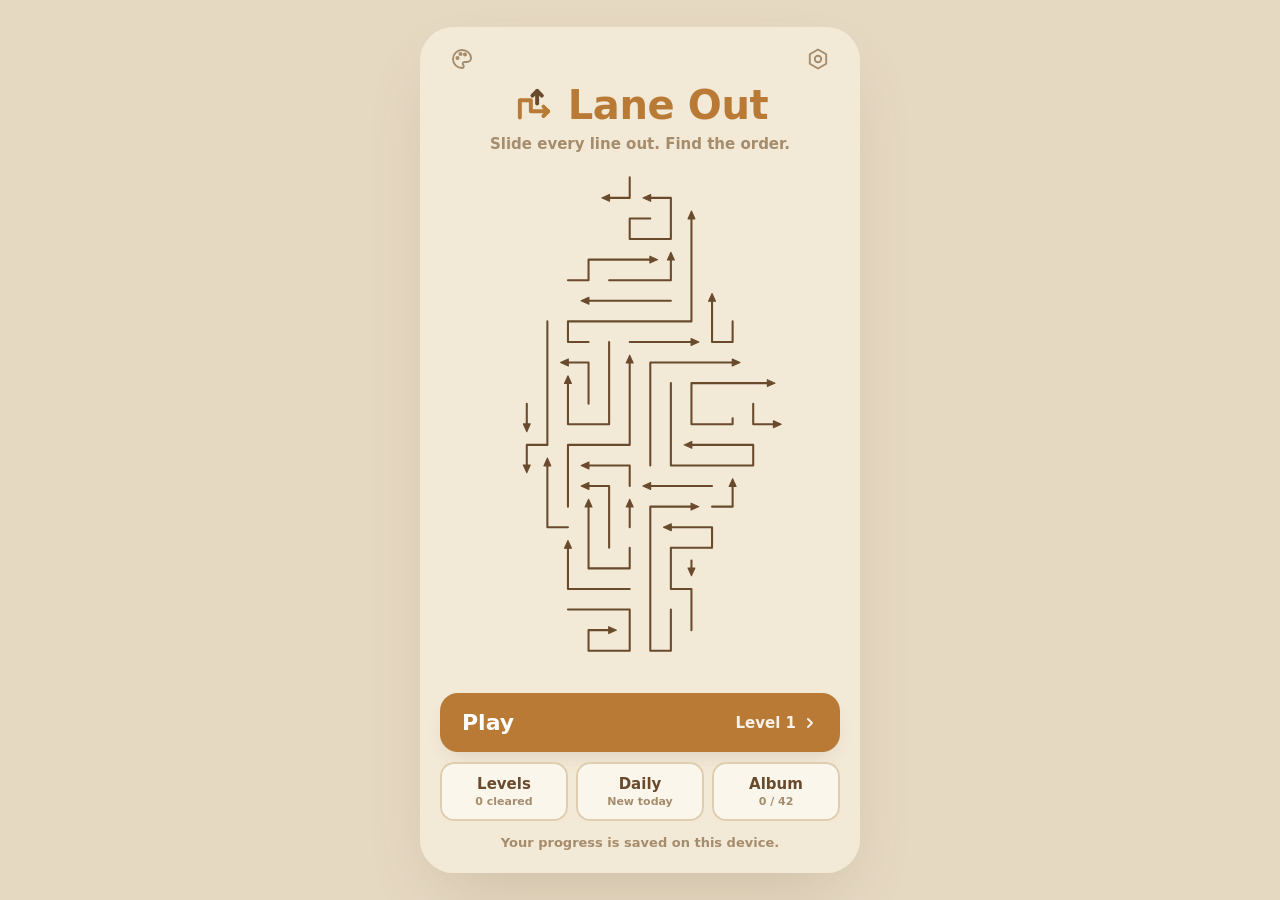
==== commit 31a6b7de: "Add undo, picture album and two-headed lines - Undo (once per board) gives back the drop from the la" ====
--- a/index.html
+++ b/index.html
@@ -2,2818 +2,1534 @@
 <html lang="en">
 <head>
   <meta charset="UTF-8" />
-  <meta name="viewport" content="width=device-width, initial-scale=1.0, maximum-scale=1.0, user-scalable=no" />
-  <title>Sugar Scramble Deluxe</title>
-  <link rel="preconnect" href="https://fonts.googleapis.com" />
-  <link rel="preconnect" href="https://fonts.gstatic.com" crossorigin />
-  <link href="https://fonts.googleapis.com/css2?family=Fredoka:wght@500;600;700&display=swap" rel="stylesheet" />
+  <meta name="viewport" content="width=device-width, initial-scale=1.0, maximum-scale=1.0, user-scalable=no, viewport-fit=cover" />
+  <meta name="theme-color" content="#f3e9d7" />
+  <title>Lane Out</title>
   <style>
-    :root {
-      --primary: #00e68a; --primary-glow: rgba(0, 230, 138, 0.4);
-      --gold: #ffbe1a; --gold-glow: rgba(255, 190, 26, 0.45);
-      --pink: #ff2a7a; --cyan: #00f0ff;
-      --glass-surface: rgba(14, 38, 26, 0.65);
-      --glass-dense: rgba(9, 26, 18, 0.92);
-      --glass-border: rgba(255, 255, 255, 0.18);
-      --glass-border-light: rgba(255, 255, 255, 0.35);
-      --danfo-amber: #f9bc08;
-      --display: 'Fredoka', -apple-system, BlinkMacSystemFont, 'Segoe UI', Roboto, sans-serif;
-    }
-    .brand, .hero-text h1, .modal-card h2, #resStars { font-family: var(--display); }
-    @media (prefers-reduced-motion: reduce) { .moves-ring.low, .play-btn, .hero-bus, .road-dash, .danfo-token, .map-node.current .node-circle, .hub-dot { animation: none; } }
-    html { background: #020704; }
-    :root { color-scheme: dark; }
-    * { box-sizing: border-box; margin: 0; padding: 0; user-select: none; -webkit-user-select: none; font-family: -apple-system, BlinkMacSystemFont, 'Segoe UI', Roboto, sans-serif; }
+    :root, [data-skin="paper"] {
+      --page: #e6d9c2;
+      --panel: #f3e9d7;
+      --ink: #6a4a2c;
+      --title: #b87a34;
+      --muted: #a58c6c;
+      --line: #dfcdb0;
+      --accent: #2f86d6;
+      --danger: #d4442f;
+      --btn: #fbf6ec;
+      --shadow: rgba(106, 74, 44, 0.2);
+    }
+    [data-skin="night"] {
+      color-scheme: dark;
+      --page: #0e1116;
+      --panel: #161a21;
+      --ink: #d9d2c5;
+      --title: #e9aa55;
+      --muted: #7d8593;
+      --line: #282e38;
+      --accent: #5aa9ff;
+      --danger: #ff6a55;
+      --btn: #20262f;
+      --shadow: rgba(0, 0, 0, 0.5);
+    }
+    [data-skin="sage"] {
+      --page: #d5e3d8;
+      --panel: #e8f1ea;
+      --ink: #2d4a3c;
+      --title: #3d8a67;
+      --muted: #75978a;
+      --line: #c7dacd;
+      --accent: #d9702c;
+      --danger: #d4442f;
+      --btn: #f5faf6;
+      --shadow: rgba(45, 74, 60, 0.18);
+    }
+
+    * { box-sizing: border-box; -webkit-tap-highlight-color: transparent; user-select: none; -webkit-user-select: none; }
+    html, body { height: 100%; margin: 0; }
     body {
-      background: radial-gradient(circle at 18% 12%, rgba(0, 240, 255, 0.15) 0%, transparent 40%),
-                  radial-gradient(circle at 82% 18%, rgba(255, 42, 122, 0.14) 0%, transparent 45%),
-                  radial-gradient(circle at 50% 80%, rgba(0, 230, 138, 0.18) 0%, transparent 55%),
-                  radial-gradient(circle at 50% 30%, #0d3822 0%, #05140c 60%, #020704 100%);
-      color: #fff; min-height: 100vh; display: flex; flex-direction: column; align-items: center; overflow-x: hidden; padding-bottom: 140px;
-    }
-
-    header {
-      width: 100%; max-width: 1240px; padding: 12px 20px; display: flex; justify-content: space-between; align-items: center;
-      background: rgba(6, 18, 12, 0.97);
-      border-bottom: 1px solid var(--glass-border-light); box-shadow: 0 10px 30px rgba(0,0,0,0.5); position: sticky; top: env(safe-area-inset-top, 0px); z-index: 1000;
-    }
-    .brand { font-size: 20px; font-weight: 900; cursor: pointer; letter-spacing: 0.5px; text-shadow: 0 0 18px var(--primary-glow); }
-    .brand span { color: var(--gold); }
-    .header-nav, .header-pills { display: flex; align-items: center; gap: 8px; }
-    .pill {
-      background: rgba(255, 255, 255, 0.08);
-      border: 1px solid var(--glass-border); padding: 7px 14px; border-radius: 24px; font-size: 13px; font-weight: 800;
-      display: flex; align-items: center; gap: 6px; color: #fff; cursor: pointer; transition: all 0.2s;
-    }
-    .pill:hover { border-color: var(--glass-border-light); transform: translateY(-1px); }
-    .pill.coins { border-color: rgba(255, 190, 26, 0.4); color: var(--gold); }
-    .pill.lives { border-color: rgba(255, 42, 122, 0.4); color: #ff6b9d; }
-
-    .view-screen { display: none; width: 100%; max-width: 1240px; padding: 20px; z-index: 1; flex-direction: column; align-items: center; }
-    .view-screen.active { display: flex !important; }
-    #game-view.active { display: grid !important; }
-
-    /* ---------- LOBBY ---------- */
-    .home-container { width: 100%; max-width: 820px; display: flex; flex-direction: column; gap: 16px; }
-    .hero {
-      position: relative; overflow: hidden; border-radius: 30px; border: 1px solid rgba(255,255,255,0.22);
-      background: linear-gradient(180deg, #ff9a5c 0%, #ff5c8a 38%, #7a3ca8 72%, #2a1a52 100%);
-      box-shadow: 0 6px 0 rgba(0,0,0,0.35), 0 25px 50px rgba(0,0,0,0.55);
-    }
-    .hero-scene { position: relative; height: 150px; }
-    .sun { position: absolute; left: 50%; top: 22px; width: 90px; height: 90px; margin-left: -45px; border-radius: 50%;
-      background: radial-gradient(circle, #fff3b0 0%, #ffd54a 55%, rgba(255,190,26,0) 72%); }
-    .skyline { position: absolute; left: 0; right: 0; bottom: 34px; width: 100%; height: 90px; }
-    .road { position: absolute; left: 0; right: 0; bottom: 0; height: 36px; background: linear-gradient(180deg, #2b2f36, #1b1e23); border-top: 3px solid #4a4f58; overflow: hidden; }
-    .road-dash { position: absolute; left: 0; top: 15px; width: 200%; height: 4px;
-      background: repeating-linear-gradient(90deg, #ffd54a 0 26px, transparent 26px 52px); animation: roadMove 1.2s linear infinite; }
-    @keyframes roadMove { to { transform: translateX(-52px); } }
-    .hero-bus { position: absolute; bottom: 14px; left: 0; font-size: 58px; line-height: 1; filter: drop-shadow(0 6px 6px rgba(0,0,0,0.5));
-      animation: busDrive 11s linear infinite, busBob 0.5s ease-in-out infinite alternate; white-space: nowrap; }
-    @keyframes busDrive { from { left: 105%; } to { left: -35%; } }
-    @keyframes busBob { to { translate: 0 -3px; } }
-    .scene-palm { position: absolute; bottom: 30px; font-size: 44px; filter: drop-shadow(0 4px 4px rgba(0,0,0,0.4)); }
-    .scene-palm.p1 { left: 6%; } .scene-palm.p2 { right: 5%; font-size: 36px; }
-    .hero-body { position: relative; padding: 18px 24px 22px; background: linear-gradient(180deg, rgba(20,10,40,0.2), rgba(8,26,16,0.92) 40%); }
-    .eyebrow { font-size: 11px; font-weight: 900; color: var(--gold); letter-spacing: 1.5px; text-transform: uppercase; }
-    .hero-body h1 { font-family: var(--display); font-size: 30px; font-weight: 700; margin: 2px 0 2px; }
-    .hero-body p { font-size: 13px; color: #c4ecd7; margin-bottom: 12px; }
-    .tour-progress-bar { width: 100%; height: 10px; background: rgba(0, 0, 0, 0.5); border-radius: 8px; margin-bottom: 16px; overflow: hidden; }
-    .tour-progress-fill { height: 100%; width: 2%; background: linear-gradient(90deg, #ff2a7a, var(--gold)); border-radius: 8px; box-shadow: 0 0 10px var(--gold-glow); }
-    .play-btn {
-      display: inline-flex; align-items: center; gap: 10px; border: none; cursor: pointer; font-family: var(--display); font-weight: 700; font-size: 20px; color: #fff;
-      padding: 14px 30px; border-radius: 22px; background: linear-gradient(180deg, #5cff9d 0%, #00c86b 55%, #00a258 100%);
-      box-shadow: 0 6px 0 #006b39, 0 14px 28px rgba(0, 200, 107, 0.45), inset 0 2px 0 rgba(255,255,255,0.5);
-      text-shadow: 0 2px 0 rgba(0,90,45,0.6); animation: breathe 2.2s ease-in-out infinite; transition: transform 0.12s;
-    }
-    .play-btn:active { transform: translateY(4px); box-shadow: 0 2px 0 #006b39; }
-    .play-icon { width: 30px; height: 30px; border-radius: 50%; background: rgba(255,255,255,0.3); display: grid; place-items: center; font-size: 14px; }
-    @keyframes breathe { 50% { transform: scale(1.04); } }
-    .btn-danfo {
-      background: linear-gradient(180deg, #ffd54a 0%, #f9a908 100%); color: #3a2400; font-weight: 900; font-size: 15px;
-      padding: 13px 26px; border-radius: 18px; border: none; cursor: pointer; box-shadow: 0 4px 0 #b36b00, 0 10px 22px rgba(249, 169, 8, 0.35);
-      display: inline-flex; align-items: center; gap: 8px; transition: transform 0.15s;
-    }
-    .btn-danfo:hover { transform: translateY(-2px); }
-
-    .stat-row { display: grid; grid-template-columns: repeat(4, 1fr); gap: 10px; }
-    .stat { background: var(--glass-dense); border: 1px solid var(--glass-border); border-radius: 18px; padding: 10px 8px; display: flex; flex-direction: column; align-items: center; gap: 1px; }
-    .stat-icon { font-size: 20px; }
-    .stat b { font-family: var(--display); font-size: 20px; font-weight: 700; line-height: 1.1; }
-    .stat small { white-space: nowrap; font-size: 10px; font-weight: 800; color: #8fa89b; text-transform: uppercase; letter-spacing: 0.6px; }
-
-    .mode-hub-grid { display: grid; grid-template-columns: repeat(4, 1fr); gap: 12px; }
-    .hub-tile {
-      position: relative; border: none; color: #fff; cursor: pointer; border-radius: 22px; padding: 14px 8px 12px;
-      display: flex; flex-direction: column; align-items: center; text-align: center; gap: 2px;
-      background: linear-gradient(180deg, var(--c1), var(--c2)); box-shadow: 0 5px 0 rgba(0,0,0,0.35), 0 12px 24px rgba(0,0,0,0.35), inset 0 2px 0 rgba(255,255,255,0.35);
-      transition: transform 0.15s;
-    }
-    .hub-tile:hover { transform: translateY(-4px) rotate(-1deg); }
-    .hub-tile:active { transform: translateY(3px); box-shadow: 0 2px 0 rgba(0,0,0,0.35); }
-    .hub-tile-icon { font-size: 28px; width: 52px; height: 52px; border-radius: 50%; display: grid; place-items: center; margin-bottom: 4px;
-      background: radial-gradient(circle at 35% 30%, rgba(255,255,255,0.55), rgba(255,255,255,0.12) 60%); box-shadow: inset 0 -3px 6px rgba(0,0,0,0.2); }
-    .hub-tile-title { font-family: var(--display); font-size: 15px; font-weight: 700; text-shadow: 0 2px 0 rgba(0,0,0,0.25); }
-    .hub-tile-sub { font-size: 10px; font-weight: 800; opacity: 0.85; }
-    .hub-dot { position: absolute; top: 8px; right: 10px; min-width: 20px; height: 20px; padding: 0 5px; border-radius: 10px; background: #ff2a2a; border: 2px solid #fff;
-      font-size: 11px; font-weight: 900; display: grid; place-items: center; animation: dotPop 1.4s ease-in-out infinite; }
-    .hub-dot[hidden] { display: none; }
-    @keyframes dotPop { 50% { transform: scale(1.18); } }
-
-    .home-split-row { display: grid; grid-template-columns: 1fr 1fr; gap: 16px; }
-    .home-card { background: linear-gradient(160deg, rgba(255,255,255,0.08), rgba(255,255,255,0.02)), var(--glass-dense); border: 1px solid var(--glass-border); border-radius: 24px; padding: 18px; }
-    .home-card-header { display: flex; justify-content: space-between; align-items: center; font-size: 12px; font-weight: 900; color: var(--gold); letter-spacing: 1px; text-transform: uppercase; margin-bottom: 12px; }
-    .quest-item { background: rgba(0, 0, 0, 0.35); border: 1px solid rgba(255, 255, 255, 0.08); border-radius: 16px; padding: 11px 15px; display: flex; justify-content: space-between; align-items: center; margin-bottom: 8px; }
-
-    /* ---------- MAP ---------- */
-    .map-header-panel {
-      width: 100%; max-width: 650px; border-radius: 24px; padding: 14px 16px; margin-bottom: 12px; display: flex; flex-direction: column; gap: 12px;
-      background: linear-gradient(135deg, var(--map-a, #0e5a6b), var(--map-b, #07303a)); border: 1px solid rgba(255,255,255,0.25);
-      box-shadow: 0 6px 0 rgba(0,0,0,0.3), 0 18px 36px rgba(0,0,0,0.5);
-    }
-    .sector-nav-row { display: flex; justify-content: space-between; align-items: center; gap: 10px; }
-    .round-btn { width: 44px; height: 44px; flex: none; border-radius: 50%; border: 2px solid rgba(255,255,255,0.7); cursor: pointer; color: #3a2400; font-size: 16px; font-weight: 900;
-      background: linear-gradient(180deg, #ffd54a, #f9a908); box-shadow: 0 4px 0 #b36b00; transition: transform 0.12s; }
-    .round-btn:active { transform: translateY(3px); box-shadow: 0 1px 0 #b36b00; }
-    .round-btn:disabled { filter: grayscale(1); opacity: 0.4; cursor: default; }
-    .sector-heading { text-align: center; min-width: 0; }
-    .sector-kicker { font-size: 11px; font-weight: 900; letter-spacing: 1.4px; color: var(--gold); }
-    .sector-heading h2 { font-family: var(--display); font-size: 20px; font-weight: 700; line-height: 1.15; }
-    .sector-region { font-size: 11px; color: rgba(255,255,255,0.75); font-weight: 700; }
-    .map-actions { display: flex; justify-content: space-between; align-items: center; gap: 8px; flex-wrap: wrap; }
-    .sector-btn { background: rgba(0,0,0,0.3); border: 1px solid rgba(255,255,255,0.25); color: #fff; padding: 8px 14px; border-radius: 16px; font-weight: 800; font-size: 12px; cursor: pointer; transition: all 0.2s; }
-    .sector-btn:hover { background: rgba(0,0,0,0.45); border-color: var(--gold); }
-    .saga-scroll-viewport {
-      width: 100%; max-width: 650px; height: max(320px, calc(100vh - 370px)); height: max(320px, calc(100dvh - 370px)); overflow-y: scroll; overflow-x: hidden; border-radius: 30px; position: relative; scrollbar-width: none;
-      border: 1.5px solid rgba(255,255,255,0.25); box-shadow: 0 25px 60px rgba(0,0,0,0.7), inset 0 0 60px rgba(0,0,0,0.45);
-      background: radial-gradient(circle at 20% 15%, rgba(255,255,255,0.08) 0 2px, transparent 3px) 0 0 / 46px 46px,
-                  radial-gradient(circle at 70% 60%, rgba(255,255,255,0.05) 0 3px, transparent 4px) 0 0 / 70px 70px,
-                  linear-gradient(180deg, var(--map-a, #0e5a6b), var(--map-b, #07303a));
-    }
-    .saga-scroll-viewport::-webkit-scrollbar { display: none; }
-    .saga-track-container { position: relative; display: flex; flex-direction: column-reverse; gap: 34px; padding: 70px 20px 110px 20px; }
-    .road-svg { position: absolute; left: 0; top: 0; pointer-events: none; z-index: 0; overflow: visible; }
-    .road-svg path { fill: none; stroke-linecap: round; stroke-linejoin: round; }
-    .road-edge { stroke: rgba(255,255,255,0.18); stroke-width: 38; }
-    .road-base { stroke: #2b2f36; stroke-width: 30; }
-    .road-done { stroke: #ff5c9a; stroke-width: 30; opacity: 0.55; }
-    .road-dash { stroke: #ffd54a; stroke-width: 3; stroke-dasharray: 12 14; }
-    .stage-row { display: flex; align-items: center; position: relative; z-index: 1; min-height: 84px; }
-    .stage-row.pos-0 { justify-content: flex-start; padding-left: 13%; }
-    .stage-row.pos-1 { justify-content: center; }
-    .stage-row.pos-2 { justify-content: flex-end; padding-right: 13%; }
-    .map-deco { position: absolute; top: 50%; transform: translateY(-50%); font-size: 34px; opacity: 0.85; filter: drop-shadow(0 4px 4px rgba(0,0,0,0.4)); pointer-events: none; }
-    .map-node { position: relative; display: flex; flex-direction: column; align-items: center; cursor: pointer; background: none; border: none; color: #fff; padding: 0; transition: transform 0.15s; }
-    .map-node:hover { transform: scale(1.08); }
-    .node-circle {
-      width: 64px; height: 64px; border-radius: 50%; display: grid; place-items: center; font-family: var(--display); font-weight: 700; font-size: 22px;
-      background: radial-gradient(circle at 35% 28%, #ffb3d0 0%, #ff4d8d 45%, #c4004f 100%);
-      border: 3px solid #fff; box-shadow: 0 5px 0 #7a0031, 0 10px 18px rgba(0,0,0,0.45), inset 0 -4px 8px rgba(0,0,0,0.2);
-      text-shadow: 0 2px 0 rgba(0,0,0,0.35);
-    }
-    .map-node.current .node-circle { width: 76px; height: 76px; font-size: 26px; background: radial-gradient(circle at 35% 28%, #fff3b0 0%, #ffc41a 45%, #e08a00 100%); box-shadow: 0 5px 0 #8a5200, 0 0 0 6px rgba(255,213,74,0.35), 0 0 30px var(--gold-glow); color: #5a3500; text-shadow: 0 1px 0 rgba(255,255,255,0.6); animation: breathe 1.6s ease-in-out infinite; }
-    .map-node.boss .node-circle { width: 74px; height: 74px; font-size: 30px; background: radial-gradient(circle at 35% 28%, #ff9a9a 0%, #e0202a 50%, #7a0008 100%); border-color: var(--gold); box-shadow: 0 5px 0 #4a0005, 0 10px 18px rgba(0,0,0,0.5); }
-    .map-node.locked .node-circle { background: radial-gradient(circle at 35% 28%, #7d8a84 0%, #4a5650 55%, #2c3530 100%); border-color: #9aa7a1; color: #c8d2cd; box-shadow: 0 5px 0 #1c2420, 0 8px 14px rgba(0,0,0,0.4); }
-    .map-node.locked { cursor: not-allowed; }
-    .node-lock { position: absolute; right: -4px; bottom: 16px; font-size: 16px; filter: drop-shadow(0 2px 2px rgba(0,0,0,0.6)); }
-    .node-stars { position: absolute; top: -14px; display: flex; gap: 1px; font-size: 15px; z-index: 2; }
-    .node-stars span { color: #3a4640; text-shadow: 0 2px 0 rgba(0,0,0,0.6); }
-    .node-stars span.on { color: var(--gold); text-shadow: 0 2px 0 #8a5200, 0 0 6px var(--gold-glow); }
-    .node-stars span:nth-child(2) { transform: translateY(-5px); }
-    .node-label { margin-top: 8px; background: rgba(0,0,0,0.55); border: 1px solid rgba(255,255,255,0.2); padding: 3px 9px; border-radius: 12px; font-size: 10px; font-weight: 800; white-space: nowrap; }
-    .danfo-token {
-      position: absolute; top: -46px; font-size: 34px; line-height: 1; z-index: 5; white-space: nowrap;
-      filter: drop-shadow(0 5px 4px rgba(0,0,0,0.5)); animation: hop 0.9s ease-in-out infinite;
-    }
-    @keyframes hop { 50% { transform: translateY(-8px); } }
-
-    #game-view { width: 100%; grid-template-columns: 280px auto 280px; gap: 24px; align-items: start; justify-content: center; }
-    .portal-sidebar { display: flex; flex-direction: column; gap: 16px; }
-    .portal-card {
-      background: var(--glass-dense); border: 1px solid var(--glass-border-light); border-radius: 24px; padding: 20px; box-shadow: 0 14px 35px rgba(0,0,0,0.5);
-    }
-    .target-metric-box { background: rgba(0, 0, 0, 0.4); border: 1px solid rgba(255, 255, 255, 0.08); border-radius: 14px; padding: 11px 13px; display: flex; justify-content: space-between; margin-bottom: 8px; font-size: 13px; font-weight: 700; }
-    .game-center-col { display: flex; flex-direction: column; align-items: center; gap: 12px; max-width: 480px; margin: 0 auto; width: 100%; }
-
-    .stage-topbar { width: 100%; display: flex; align-items: center; justify-content: space-between; gap: 10px; }
-    .icon-btn {
-      width: 42px; height: 42px; flex: none; border-radius: 50%; border: 1px solid var(--glass-border); background: var(--glass-dense);
-      color: #fff; font-size: 18px; font-weight: 900; cursor: pointer; display: grid; place-items: center; transition: transform 0.15s, border-color 0.15s;
-    }
-    .icon-btn:hover { transform: scale(1.08); border-color: var(--primary); }
-    .stage-title { display: flex; align-items: center; gap: 8px; min-width: 0; }
-    .lv-badge {
-      flex: none; background: linear-gradient(180deg, #ffd54a, #f9a908); color: #3a2400; font-family: var(--display); font-weight: 700; font-size: 13px;
-      padding: 4px 10px; border-radius: 12px; box-shadow: 0 3px 0 #b36b00, 0 6px 14px rgba(249, 169, 8, 0.35);
-    }
-    .stage-name { font-family: var(--display); font-weight: 600; font-size: 17px; white-space: nowrap; overflow: hidden; text-overflow: ellipsis; }
-
-    .hud-card {
-      width: 100%; display: flex; align-items: center; gap: 16px; padding: 14px 16px; border-radius: 24px;
-      background: linear-gradient(160deg, rgba(255,255,255,0.1), rgba(255,255,255,0.02)), var(--glass-dense);
-      border: 1px solid var(--glass-border); box-shadow: 0 14px 30px rgba(0,0,0,0.45), inset 0 1px 0 rgba(255,255,255,0.12);
-    }
-    .moves-ring {
-      flex: none; width: 76px; height: 76px; border-radius: 50%; display: flex; flex-direction: column; align-items: center; justify-content: center;
-      background: radial-gradient(circle at 35% 30%, #ff5c9a, #e0005a 70%); box-shadow: 0 5px 0 #8c0038, 0 10px 22px rgba(255, 42, 122, 0.45), inset 0 2px 6px rgba(255,255,255,0.35);
-      border: 3px solid rgba(255,255,255,0.85);
-    }
-    .moves-num { font-family: var(--display); font-weight: 700; font-size: 28px; line-height: 1; }
-    .moves-label { font-size: 9px; font-weight: 900; letter-spacing: 1.2px; opacity: 0.9; margin-top: 2px; }
-    .moves-ring.low { animation: pulse 0.8s ease-in-out infinite; }
-    @keyframes pulse { 50% { transform: scale(1.08); box-shadow: 0 5px 0 #8c0038, 0 0 30px rgba(255, 42, 122, 0.9); } }
-    .hud-main { flex: 1; min-width: 0; display: flex; flex-direction: column; gap: 8px; }
-    .score-row { display: flex; justify-content: space-between; align-items: baseline; gap: 8px; }
-    .score-num { font-family: var(--display); font-weight: 700; font-size: 26px; line-height: 1; }
-    .target-txt { font-size: 12px; font-weight: 800; color: var(--gold); white-space: nowrap; }
-    .progress-track { position: relative; width: 100%; height: 12px; background: rgba(0, 0, 0, 0.5); border-radius: 10px; box-shadow: inset 0 2px 4px rgba(0,0,0,0.5); }
-    .progress-fill { height: 100%; width: 0%; background: linear-gradient(90deg, #ff2a7a, #ffbe1a); border-radius: 10px; transition: width 0.3s ease; box-shadow: 0 0 12px rgba(255, 190, 26, 0.5); }
-    .star-mark {
-      position: absolute; top: 50%; transform: translate(-50%, -50%); font-size: 20px; line-height: 1; color: #3d4a42;
-      text-shadow: 0 0 0 transparent, 0 1px 2px rgba(0,0,0,0.8); transition: color 0.2s, transform 0.2s;
-    }
-    .star-mark.lit { color: var(--gold); transform: translate(-50%, -50%) scale(1.2); text-shadow: 0 0 10px var(--gold-glow); }
-    .obj-chips { display: flex; flex-wrap: wrap; gap: 6px; }
-    .chip {
-      display: inline-flex; align-items: center; gap: 6px; padding: 4px 10px 4px 5px; border-radius: 14px; font-size: 12px; font-weight: 900;
-      background: rgba(0,0,0,0.4); border: 1px solid rgba(255,255,255,0.1);
-    }
-    .chip.done { border-color: var(--primary); color: var(--primary); }
-    .chip-swatch { width: 16px; height: 16px; border-radius: 5px; display: inline-block; }
-    .chip-swatch.jelly { background: linear-gradient(135deg, #7affbe, #00b86b); box-shadow: inset 0 1px 2px rgba(255,255,255,0.6); }
-    .chip-swatch.choc { background: linear-gradient(135deg, #a0643a, #5a3218); }
-    .chip-swatch.boss { background: linear-gradient(135deg, #ff7aa8, #d10050); }
-    .chip-swatch.score { background: linear-gradient(135deg, #ffe07a, #f9a908); }
-
-    #bossBarContainer { display: none; width: 100%; background: linear-gradient(90deg, rgba(80,0,30,0.7), rgba(0,0,0,0.6)); border: 1.5px solid var(--pink); border-radius: 16px; padding: 8px 14px; }
-    .boss-head { display: flex; justify-content: space-between; font-size: 11px; font-weight: 900; color: #ffd0e0; }
-    .boss-track { width: 100%; height: 10px; background: #260010; border-radius: 7px; overflow: hidden; margin-top: 5px; }
-    .boss-fill { height: 100%; width: 100%; background: linear-gradient(90deg, #ff0055, #ff7700); transition: width 0.3s ease; }
-
-    #canvas-box {
-      position: relative; width: min(460px, 100%); aspect-ratio: 1; padding: 8px; border-radius: 30px;
-      background: linear-gradient(135deg, #ff5c9a, #ffbe1a 35%, #00e68a 70%, #00b4ff);
-      box-shadow: 0 6px 0 rgba(0,0,0,0.35), 0 25px 60px rgba(0,0,0,0.7);
-    }
-    #canvas-box::before {
-      content: ""; position: absolute; inset: 8px; border-radius: 23px;
-      background: radial-gradient(circle at 50% 35%, #174a31, #082417 75%); box-shadow: inset 0 4px 18px rgba(0,0,0,0.6);
-    }
-    canvas { position: relative; display: block; width: 100%; height: 100%; border-radius: 23px; cursor: pointer; touch-action: none; }
-    #gameBanner {
-      position: absolute; top: 50%; left: 50%; transform: translate(-50%, -50%) scale(0.5); font-family: var(--display); font-size: 36px; font-weight: 700; color: #fff;
-      -webkit-text-stroke: 1.5px #b3005a; text-shadow: 0 4px 0 #b3005a, 0 0 30px var(--gold-glow); pointer-events: none; opacity: 0;
-      transition: all 0.25s cubic-bezier(0.18, 0.89, 0.32, 1.28); z-index: 50; white-space: nowrap; text-align: center;
-    }
-
-    .booster-dock { display: grid; grid-template-columns: repeat(4, minmax(0, 1fr)); gap: 10px; width: 100%; max-width: 460px; }
-    .booster-btn {
-      position: relative; display: flex; flex-direction: column; align-items: center; gap: 4px; padding: 8px 4px 7px; border-radius: 20px; cursor: pointer;
-      background: linear-gradient(180deg, rgba(255,255,255,0.12), rgba(255,255,255,0.03)), var(--glass-dense); color: #fff;
-      border: 1px solid var(--glass-border); box-shadow: 0 4px 0 rgba(0,0,0,0.4); transition: transform 0.15s, box-shadow 0.15s;
-    }
-    .booster-btn:hover { transform: translateY(-2px); }
-    .booster-btn:active { transform: translateY(2px); box-shadow: 0 2px 0 rgba(0,0,0,0.4); }
-    .booster-btn.active { background: linear-gradient(180deg, #ffd54a, #f9a908); color: #3a2400; border-color: #fff; box-shadow: 0 4px 0 #b36b00, 0 0 24px var(--gold-glow); }
-    .booster-icon { font-size: 24px; width: 44px; height: 44px; border-radius: 50%; display: grid; place-items: center; background: rgba(0,0,0,0.3); }
-    .booster-name { font-weight: 900; font-size: 11px; white-space: nowrap; }
-    .booster-count {
-      position: absolute; top: -6px; right: -6px; min-width: 24px; height: 24px; padding: 0 6px; border-radius: 12px; display: grid; place-items: center;
-      background: var(--pink); color: #fff; font-size: 12px; font-weight: 900; border: 2px solid #fff;
-    }
-    .booster-hint { min-height: 18px; font-size: 12px; font-weight: 800; color: var(--gold); text-align: center; }
-    .dock-btn {
-      background: var(--glass-dense); border: 1px solid var(--glass-border); border-radius: 18px; padding: 10px 18px; color: #fff; font-size: 12px; font-weight: 800; display: flex; align-items: center; gap: 8px; cursor: pointer; transition: all 0.2s ease;
-    }
-    body.in-game .bottom-nav { display: none; }
-    body.in-game { padding-bottom: 24px; }
-    .music-icon.off { opacity: 0.4; text-decoration: line-through; }
-
-    .bottom-nav {
-      position: fixed; bottom: calc(24px + env(safe-area-inset-bottom, 0px)); left: 50%; transform: translateX(-50%); width: calc(100% - 32px); max-width: 540px;
-      background: rgba(8, 26, 16, 0.94);
-      border: 1.5px solid var(--glass-border-light); border-radius: 32px; display: flex; justify-content: space-around; align-items: center;
-      padding: 10px 14px; z-index: 999999; box-shadow: 0 20px 50px rgba(0, 0, 0, 0.85);
-    }
-    .nav-pill {
-      background: rgba(255, 255, 255, 0.08); border: 1px solid var(--glass-border); border-radius: 22px; padding: 9px 16px; display: flex; align-items: center; gap: 6px; color: #b8e2cd; font-size: 13px; font-weight: 800; cursor: pointer; transition: all 0.2s;
-    }
-    .nav-pill:hover { background: rgba(255, 255, 255, 0.2); border-color: var(--primary); color: #fff; transform: translateY(-2px); }
-    .nav-pill.active {
-      background: linear-gradient(135deg, rgba(0, 230, 138, 0.4) 0%, rgba(0, 135, 81, 0.7) 100%); border-color: var(--primary); color: #fff; box-shadow: 0 0 18px var(--primary-glow);
-    }
-
-    .modal-overlay {
-      position: fixed; inset: 0; background: rgba(2, 8, 4, 0.85);
-      display: none; align-items: center; justify-content: center; z-index: 1000000;
-    }
-    .modal-overlay.active { display: flex !important; }
-    .modal-overlay.active .modal-card { animation: popIn 0.3s cubic-bezier(0.18, 0.89, 0.32, 1.28); }
-    @keyframes popIn { from { transform: scale(0.85); opacity: 0; } }
-    #resStars { font-size: 52px !important; letter-spacing: 8px; min-height: 64px; }
-    .rs-star { display: inline-block; color: #33413a; text-shadow: 0 3px 0 rgba(0,0,0,0.5); }
-    .rs-star.on { color: var(--gold); text-shadow: 0 3px 0 #b36b00, 0 0 24px var(--gold-glow); animation: starPop 0.5s cubic-bezier(0.18, 0.89, 0.32, 1.5) both; }
-    .rs-star:nth-child(2) { font-size: 1.25em; transform: translateY(-8px); }
-    .rs-star:nth-child(2).on { animation-name: starPopMid; }
-    @keyframes starPop { from { transform: scale(0) rotate(-40deg); opacity: 0; } }
-    @keyframes starPopMid { from { transform: translateY(-8px) scale(0) rotate(-40deg); opacity: 0; } to { transform: translateY(-8px); } }
-    #confetti { position: fixed; inset: 0; width: 100%; height: 100%; pointer-events: none; z-index: 1000001; }
-    .modal-card {
-      background: rgba(10, 32, 21, 0.94); border: 1.5px solid var(--glass-border-light); border-radius: 28px; padding: 24px; width: 90%; max-width: 440px; text-align: center; box-shadow: 0 30px 80px rgba(0,0,0,0.9); max-height: 85vh; overflow-y: auto;
-    }
-    .btn-action {
-      background: linear-gradient(180deg, #00ff9d 0%, #008751 100%); border: none; color: #03140a; font-weight: 900; font-size: 15px; padding: 13px 26px; border-radius: 18px; cursor: pointer; width: 100%; box-shadow: 0 10px 30px var(--primary-glow);
-    }
-    .shop-item { background: rgba(0, 0, 0, 0.4); border: 1px solid var(--glass-border); border-radius: 18px; padding: 13px 18px; display: flex; justify-content: space-between; align-items: center; margin-bottom: 11px; }
-    .shop-btn { background: linear-gradient(180deg, #ffd043 0%, var(--danfo-amber) 100%); color: #000; font-weight: 900; font-size: 12px; padding: 9px 15px; border-radius: 14px; border: none; cursor: pointer; }
-    .wheel-container { position: relative; width: 260px; height: 260px; margin: 12px auto 16px auto; }
-    .wheel-pointer { position: absolute; top: -14px; left: 50%; transform: translateX(-50%); width: 0; height: 0; border-left: 13px solid transparent; border-right: 13px solid transparent; border-top: 24px solid var(--gold); z-index: 10; }
-    #wheelCanvas { width: 260px; height: 260px; border-radius: 50%; }
-    .garage-grid { display: grid; grid-template-columns: 1fr 1fr; gap: 11px; margin: 12px 0; }
-    .garage-card { background: rgba(0,0,0,0.4); border: 1px solid var(--glass-border); border-radius: 18px; padding: 12px; display: flex; flex-direction: column; align-items: center; gap: 6px; }
-    .garage-card.equipped { border-color: var(--gold); background: rgba(255, 190, 26, 0.15); box-shadow: 0 0 18px var(--gold-glow); }
-    .scrapbook-grid { display: flex; flex-direction: column; gap: 11px; margin: 14px 0; }
-    .postcard-item { background: rgba(0,0,0,0.4); border: 1px solid var(--glass-border); border-radius: 18px; padding: 13px; text-align: left; display: flex; align-items: center; gap: 14px; }
-    .postcard-item.locked { opacity: 0.5; filter: grayscale(1); }
-
-    .streak-grid { display: grid; grid-template-columns: repeat(4, 1fr); gap: 8px; margin: 14px 0; }
-    .streak-tile { background: rgba(0,0,0,0.4); border: 1px solid var(--glass-border); border-radius: 14px; padding: 10px 4px; display: flex; flex-direction: column; align-items: center; gap: 4px; font-size: 11px; font-weight: 800; }
-    .streak-tile.claimed { border-color: var(--primary); background: rgba(0,230,138,0.15); }
-    .streak-tile.active { border-color: var(--gold); box-shadow: 0 0 14px var(--gold-glow); }
-    .trophy-item { background: rgba(0,0,0,0.4); border: 1px solid var(--glass-border); border-radius: 16px; padding: 10px 14px; display: flex; justify-content: space-between; align-items: center; margin-bottom: 8px; }
-
-    #toast {
-      position: fixed; left: 50%; top: 80px; transform: translate(-50%, -20px); background: rgba(10, 32, 21, 0.96); border: 1.5px solid var(--gold);
-      color: #fff; font-weight: 800; font-size: 14px; padding: 12px 20px; border-radius: 18px; box-shadow: 0 15px 40px rgba(0,0,0,0.7);
-      z-index: 2000000; opacity: 0; pointer-events: none; transition: all 0.25s ease; max-width: calc(100% - 32px); text-align: center;
-    }
-    #toast.show { opacity: 1; transform: translate(-50%, 0); }
-    .btn-action:disabled, .shop-btn:disabled { opacity: 0.5; cursor: not-allowed; }
-    #resActions { display: flex; flex-direction: column; gap: 10px; }
-    .menu-stack { display: flex; flex-direction: column; gap: 10px; }
-    .intro-lv { display: inline-block; font-family: var(--display); font-weight: 700; font-size: 14px; letter-spacing: 1px; color: #3a2400;
-      background: linear-gradient(180deg, #ffd54a, #f9a908); padding: 4px 14px; border-radius: 12px; box-shadow: 0 3px 0 #b36b00; margin-bottom: 8px; }
-    .intro-stars { color: var(--gold); font-size: 13px; font-weight: 800; margin: 2px 0 12px; }
-    .intro-goal { background: rgba(0,0,0,0.35); border: 1px solid rgba(255,255,255,0.1); border-radius: 16px; padding: 10px; margin-bottom: 10px; }
-    .intro-goal small, .preboost-title { display: block; font-size: 10px; font-weight: 900; letter-spacing: 1.4px; color: #8fa89b; }
-    .intro-goal span { font-family: var(--display); font-size: 20px; font-weight: 700; }
-    .intro-stats { display: grid; grid-template-columns: 1fr 1fr; gap: 10px; margin-bottom: 12px; }
-    .intro-stats div { background: rgba(0,0,0,0.35); border-radius: 16px; padding: 8px; display: flex; flex-direction: column; }
-    .intro-stats b { font-family: var(--display); font-size: 24px; }
-    .intro-stats small { font-size: 11px; font-weight: 800; color: #8fa89b; }
-    .intro-tip { background: rgba(255,190,26,0.12); border: 1px solid rgba(255,190,26,0.45); border-radius: 16px; padding: 10px 12px; margin-bottom: 12px; text-align: left; font-size: 13px; line-height: 1.4; }
-    .intro-tip strong { color: var(--gold); }
-    .preboost-row { display: grid; grid-template-columns: 1fr 1fr; gap: 10px; margin: 8px 0 14px; }
-    .preboost { position: relative; display: flex; align-items: center; gap: 8px; padding: 10px; border-radius: 16px; cursor: pointer; color: #fff; font-weight: 800; font-size: 12px;
-      background: rgba(0,0,0,0.35); border: 2px solid rgba(255,255,255,0.12); }
-    .preboost.on { border-color: var(--gold); background: rgba(255,190,26,0.18); box-shadow: 0 0 16px var(--gold-glow); }
-    .preboost .pb-icon { font-size: 24px; }
-    .preboost b { position: absolute; top: -8px; right: -6px; min-width: 22px; height: 22px; border-radius: 11px; background: var(--pink); border: 2px solid #fff; display: grid; place-items: center; font-size: 11px; }
-    .menu-row { display: grid; grid-template-columns: 1fr 1fr; gap: 10px; }
-    .menu-row .dock-btn { justify-content: center; }
-    .settings-card { text-align: left; }
-    .set-row { display: flex; align-items: center; justify-content: space-between; gap: 12px; padding: 12px 4px; border-bottom: 1px solid rgba(255,255,255,0.08); font-weight: 800; font-size: 14px; cursor: pointer; }
-    .set-row small { display: block; font-size: 11px; font-weight: 600; color: #8fa89b; }
-    .set-row input[type=range] { width: 45%; accent-color: var(--gold); }
-    .set-row input[type=checkbox] { width: 22px; height: 22px; accent-color: var(--primary); }
-    .danger-btn { width: 100%; justify-content: center; margin-top: 14px; border-color: rgba(255,80,80,0.5); color: #ff9a9a; }
-    .danger-btn.armed { background: #8c0018; color: #fff; border-color: #ff6b6b; }
-    button:focus-visible, input:focus-visible { outline: 3px solid var(--gold); outline-offset: 2px; }
-    .quest-item .shop-btn { padding: 6px 11px; font-size: 11px; }
-
-    @media (max-width: 1060px) {
-      #game-view.active { display: flex !important; flex-direction: column; align-items: center; padding: 12px; }
-      .portal-sidebar, .header-nav { display: none; }
-      .mode-hub-grid { grid-template-columns: 1fr 1fr; }
-      .home-split-row { grid-template-columns: 1fr; }
-    }
-    @media (max-width: 560px) {
-      header { padding: 10px 12px; }
-      .brand { font-size: 16px; }
-      .header-pills { gap: 4px; }
-      .header-pills .pill { padding: 6px 9px; font-size: 12px; }
-      .nav-pill { padding: 9px 12px; }
-      .nav-pill span:last-child { display: none; }
-      .hero-banner-card { padding: 18px; }
-      .hero-danfo-art { display: none; }
-    }
+      font-family: ui-rounded, 'SF Pro Rounded', 'Nunito', system-ui, -apple-system, 'Segoe UI', sans-serif;
+      background: var(--page);
+      color: var(--ink);
+      display: flex; align-items: center; justify-content: center;
+      overflow: hidden;
+      transition: background .3s;
+    }
+    button { font: inherit; color: inherit; border: 0; background: none; cursor: pointer; padding: 0; }
+    button:focus-visible { outline: 3px solid var(--accent); outline-offset: 2px; }
+
+    .app {
+      position: relative;
+      width: 100%; max-width: 440px;
+      height: 100%; max-height: 920px;
+      background: var(--panel);
+      display: flex; flex-direction: column;
+      overflow: hidden;
+      padding-top: env(safe-area-inset-top);
+      padding-bottom: env(safe-area-inset-bottom);
+      transition: background .3s;
+    }
+    @media (min-width: 520px) {
+      .app { border-radius: 34px; height: 94%; box-shadow: 0 30px 70px -20px var(--shadow); }
+    }
+
+    .bar { display: grid; grid-template-columns: 44px 1fr 44px 44px; align-items: center; gap: 2px; padding: 12px 4px 8px; margin: 0 10px; border-bottom: 2px solid var(--line); }
+    .bar h1 { margin: 0; text-align: center; font-size: 24px; font-weight: 800; color: var(--title); white-space: nowrap; overflow: hidden; text-overflow: ellipsis; }
+    .ico { width: 44px; height: 44px; display: grid; place-items: center; border-radius: 14px; color: var(--muted); }
+    .ico:active { transform: scale(.92); }
+    .ico svg { width: 24px; height: 24px; }
+
+    .status { display: flex; align-items: center; justify-content: space-between; padding: 14px 24px 0; min-height: 40px; }
+    .drops { display: flex; gap: 7px; }
+    .drop { width: 19px; height: 26px; transition: transform .3s, opacity .3s; }
+    .drop.lost { opacity: .25; transform: scale(.82); filter: grayscale(1); }
+    .drop.shake { animation: shake .45s; }
+    @keyframes shake { 0%,100% { transform: translateX(0); } 20% { transform: translateX(-5px); } 60% { transform: translateX(5px); } }
+    .left { font-size: 13px; font-weight: 800; color: var(--muted); font-variant-numeric: tabular-nums; }
+
+    .stage { position: relative; flex: 1; min-height: 0; }
+    canvas { display: block; width: 100%; height: 100%; touch-action: none; }
+    .toast {
+      position: absolute; left: 50%; top: 6px; transform: translate(-50%, -6px); opacity: 0; max-width: calc(100% - 32px);
+      background: var(--ink); color: var(--panel); font-weight: 800; font-size: 13px; padding: 9px 15px; border-radius: 999px;
+      pointer-events: none; transition: opacity .25s, transform .25s; text-align: center; z-index: 5;
+    }
+    .toast.show { opacity: 1; transform: translate(-50%, 0); }
+
+    .tools { display: flex; justify-content: center; gap: 30px; padding: 6px 0 22px; }
+    .tool {
+      position: relative; width: 60px; height: 60px; border-radius: 50%;
+      background: var(--btn); color: var(--ink);
+      box-shadow: 0 6px 16px -6px var(--shadow), inset 0 0 0 2px var(--line);
+      display: grid; place-items: center; transition: transform .12s;
+    }
+    .tool:active { transform: scale(.92); }
+    .tool svg { width: 27px; height: 27px; }
+    .tool.on { color: var(--accent); box-shadow: 0 6px 16px -6px var(--shadow), inset 0 0 0 2px var(--accent); }
+    .badge {
+      position: absolute; top: -3px; right: -3px; min-width: 22px; height: 22px; padding: 0 6px;
+      border-radius: 11px; background: var(--danger); color: #fff; font-size: 12px; font-weight: 900;
+      display: grid; place-items: center; border: 2px solid var(--panel);
+    }
+    .badge.zero { background: var(--muted); }
+
+    /* Overlays */
+    .veil { position: absolute; inset: 0; z-index: 30; display: none; align-items: center; justify-content: center; padding: 24px; background: color-mix(in srgb, var(--page) 55%, transparent); backdrop-filter: blur(4px); -webkit-backdrop-filter: blur(4px); }
+    .veil.show { display: flex; }
+    .sheet {
+      width: 100%; max-height: 100%; overflow: auto; background: var(--panel); border-radius: 28px; padding: 28px 22px 20px; text-align: center;
+      box-shadow: 0 30px 60px -20px var(--shadow), inset 0 0 0 2px var(--line);
+      animation: pop .3s cubic-bezier(.3,1.4,.6,1);
+    }
+    @media (prefers-reduced-motion: reduce) { .sheet { animation: none; } }
+    @keyframes pop { from { transform: scale(.88); opacity: 0; } to { transform: scale(1); opacity: 1; } }
+    .sheet h2 { margin: 0; font-size: 32px; font-weight: 900; color: var(--title); text-wrap: balance; }
+    .sheet p { margin: 8px 0 0; color: var(--muted); font-weight: 700; font-size: 15px; line-height: 1.45; }
+    .cta { margin-top: 22px; width: 100%; padding: 16px; border-radius: 16px; background: var(--title); color: #fff; font-size: 18px; font-weight: 900; box-shadow: 0 8px 18px -8px var(--shadow); }
+    .cta:active { transform: scale(.97); }
+    .row2 { display: grid; grid-template-columns: 1fr 1fr; gap: 10px; margin-top: 10px; }
+    .cta2 { padding: 13px 8px; border-radius: 14px; background: var(--btn); box-shadow: inset 0 0 0 2px var(--line); font-weight: 900; font-size: 15px; color: var(--ink); }
+    .cta2 small { display: block; font-size: 11px; color: var(--muted); font-weight: 800; margin-top: 2px; }
+    .cta.alt { background: transparent; color: var(--muted); box-shadow: none; margin-top: 6px; padding: 10px; font-size: 15px; }
+    .menu-level { font-size: 16px; color: var(--muted); font-weight: 800; margin-top: 6px; }
+    .result-drops { display: flex; justify-content: center; gap: 10px; margin: 14px 0 4px; }
+    .result-drops .drop { width: 30px; height: 40px; }
+    .reveal { font-size: 64px; line-height: 1; margin: 0 0 6px; }
+    .opt { display: flex; justify-content: space-between; align-items: center; padding: 10px 4px; border-bottom: 2px solid var(--line); font-weight: 800; text-align: left; gap: 12px; }
+    .opt:last-of-type { border-bottom: 0; }
+    .switch { flex: none; width: 50px; height: 30px; border-radius: 15px; background: var(--line); position: relative; transition: background .2s; }
+    .switch::after { content: ''; position: absolute; top: 3px; left: 3px; width: 24px; height: 24px; border-radius: 50%; background: #fff; transition: transform .2s; box-shadow: 0 1px 3px rgba(0,0,0,.25); }
+    .switch.on { background: var(--accent); }
+    .switch.on::after { transform: translateX(20px); }
+
+    .row3 { display: grid; grid-template-columns: repeat(3, 1fr); gap: 8px; margin-top: 10px; }
+    .album { display: grid; grid-template-columns: repeat(4, 1fr); gap: 8px; margin-top: 14px; max-height: 55vh; overflow: auto; padding: 2px; }
+    .pic { aspect-ratio: 1; border-radius: 14px; background: var(--btn); box-shadow: inset 0 0 0 2px var(--line);
+      display: flex; flex-direction: column; align-items: center; justify-content: center; gap: 2px; min-width: 0; }
+    .pic span { font-size: 30px; line-height: 1; }
+    .pic small { font-size: 10px; font-weight: 800; color: var(--muted); max-width: 100%; overflow: hidden; text-overflow: ellipsis; white-space: nowrap; padding: 0 4px; }
+    .pic.locked span { filter: brightness(0); opacity: .16; }
+    .pic:disabled { cursor: default; }
+    .pic .dots { font-size: 9px; color: #3b8fd9; min-height: 10px; }
+
+    /* Home */
+    .home { position: absolute; inset: 0; z-index: 25; display: none; flex-direction: column; background: var(--panel);
+      padding: calc(env(safe-area-inset-top) + 10px) 20px calc(env(safe-area-inset-bottom) + 20px); }
+    .home.show { display: flex; }
+    .home-top { display: flex; justify-content: space-between; }
+    .brand { display: flex; align-items: center; gap: 12px; justify-content: center; margin-top: 2px; }
+    .brand h1 { margin: 0; font-size: 40px; line-height: 1; font-weight: 900; color: var(--title); letter-spacing: -.01em; }
+    .tagline { margin: 8px 0 0; text-align: center; color: var(--muted); font-weight: 800; font-size: 15px; }
+    .demo { position: relative; flex: 1; min-height: 120px; margin: 10px -4px; }
+    .demo canvas { pointer-events: none; }
+    .demo-name { position: absolute; left: 0; right: 0; bottom: 0; text-align: center; font-size: 12px; font-weight: 800; color: var(--muted); letter-spacing: .08em; text-transform: uppercase; }
+    .play { width: 100%; display: flex; align-items: center; justify-content: space-between; padding: 17px 22px; border-radius: 18px;
+      background: var(--title); color: #fff; box-shadow: 0 10px 22px -10px var(--shadow); }
+    .play:active { transform: scale(.98); }
+    .play b { font-size: 22px; font-weight: 900; }
+    .play span { font-size: 15px; font-weight: 800; opacity: .9; display: flex; align-items: center; gap: 6px; }
+    .stats { margin-top: 14px; text-align: center; font-size: 13px; font-weight: 800; color: var(--muted); min-height: 18px; }
+
+    .levels { display: grid; grid-template-columns: repeat(5, 1fr); gap: 8px; margin-top: 14px; max-height: 52vh; overflow: auto; padding: 2px; }
+    .lv { aspect-ratio: 1; border-radius: 14px; background: var(--btn); box-shadow: inset 0 0 0 2px var(--line); font-weight: 900; font-size: 16px; display: flex; flex-direction: column; align-items: center; justify-content: center; gap: 2px; font-variant-numeric: tabular-nums; }
+    .lv small { font-size: 9px; letter-spacing: -1px; color: #3b8fd9; min-height: 10px; }
+    .lv.cur { background: var(--title); color: #fff; box-shadow: none; }
+    .lv.cur small { color: #fff; }
+    .lv:disabled { opacity: .35; cursor: default; }
   </style>
 </head>
 <body>
-
-  <header>
-    <div class="brand" onclick="navigate('home-view')">
-      🍬 SUGAR <span>SCRAMBLE</span>
+<div class="app" id="app">
+  <div class="bar">
+    <button class="ico" id="homeBtn" aria-label="Menu">
+      <svg viewBox="0 0 24 24" fill="none" stroke="currentColor" stroke-width="2.2" stroke-linecap="round" stroke-linejoin="round"><path d="M19 12H5M11 6l-6 6 6 6"/></svg>
+    </button>
+    <h1 id="levelTitle">Level 1</h1>
+    <button class="ico" id="themeBtn" aria-label="Change theme">
+      <svg viewBox="0 0 24 24" fill="none" stroke="currentColor" stroke-width="1.9" stroke-linecap="round" stroke-linejoin="round"><path d="M12 3a9 9 0 1 0 0 18c1.1 0 1.7-.9 1.7-1.8 0-.5-.2-.9-.5-1.2-.3-.3-.5-.8-.5-1.2 0-1 .8-1.8 1.8-1.8H17a4 4 0 0 0 4-4c0-4.4-4-8-9-8z"/><circle cx="7.5" cy="11" r="1.1" fill="currentColor"/><circle cx="10.5" cy="7" r="1.1" fill="currentColor"/><circle cx="15" cy="7.5" r="1.1" fill="currentColor"/></svg>
+    </button>
+    <button class="ico" id="settingsBtn" aria-label="Settings">
+      <svg viewBox="0 0 24 24" fill="none" stroke="currentColor" stroke-width="1.9" stroke-linecap="round" stroke-linejoin="round"><path d="M12 2.5l8.2 4.75v9.5L12 21.5l-8.2-4.75v-9.5z"/><circle cx="12" cy="12" r="3.2"/></svg>
+    </button>
+  </div>
+
+  <div class="status">
+    <div class="drops" id="drops"></div>
+    <div class="left" id="leftCount"></div>
+  </div>
+
+  <div class="stage" id="stage"><canvas id="cv"></canvas><div class="toast" id="toast"></div></div>
+
+  <div class="tools">
+    <button class="tool" id="gridBtn" aria-label="Toggle grid">
+      <svg viewBox="0 0 24 24" fill="none" stroke="currentColor" stroke-width="1.9" stroke-linejoin="round"><rect x="3.5" y="3.5" width="17" height="17" rx="3"/><path d="M9.2 3.5v17M14.8 3.5v17M3.5 9.2h17M3.5 14.8h17"/></svg>
+    </button>
+    <button class="tool" id="undoBtn" aria-label="Undo last bump">
+      <svg viewBox="0 0 24 24" fill="none" stroke="currentColor" stroke-width="1.9" stroke-linecap="round" stroke-linejoin="round"><path d="M9 14L4 9l5-5"/><path d="M4 9h10.5a5.5 5.5 0 0 1 0 11H11"/></svg>
+      <span class="badge" id="undoBadge">1</span>
+    </button>
+    <button class="tool" id="hintBtn" aria-label="Hint">
+      <svg viewBox="0 0 24 24" fill="none" stroke="currentColor" stroke-width="1.9" stroke-linecap="round" stroke-linejoin="round"><path d="M9 18h6M10 21h4M12 3a6 6 0 0 0-3.6 10.8c.7.5 1.1 1.3 1.1 2.2h5c0-.9.4-1.7 1.1-2.2A6 6 0 0 0 12 3z"/><path d="M10 10.5l1 1.5 1-1.5 1 1.5 1-1.5"/></svg>
+      <span class="badge" id="hintBadge">3</span>
+    </button>
+  </div>
+
+  <!-- Home -->
+  <section class="home show" id="home" aria-label="Home">
+    <div class="home-top">
+      <button class="ico" id="homeTheme" aria-label="Change theme">
+        <svg viewBox="0 0 24 24" fill="none" stroke="currentColor" stroke-width="1.9" stroke-linecap="round" stroke-linejoin="round"><path d="M12 3a9 9 0 1 0 0 18c1.1 0 1.7-.9 1.7-1.8 0-.5-.2-.9-.5-1.2-.3-.3-.5-.8-.5-1.2 0-1 .8-1.8 1.8-1.8H17a4 4 0 0 0 4-4c0-4.4-4-8-9-8z"/><circle cx="7.5" cy="11" r="1.1" fill="currentColor"/><circle cx="10.5" cy="7" r="1.1" fill="currentColor"/><circle cx="15" cy="7.5" r="1.1" fill="currentColor"/></svg>
+      </button>
+      <button class="ico" id="homeSettings" aria-label="Settings">
+        <svg viewBox="0 0 24 24" fill="none" stroke="currentColor" stroke-width="1.9" stroke-linecap="round" stroke-linejoin="round"><path d="M12 2.5l8.2 4.75v9.5L12 21.5l-8.2-4.75v-9.5z"/><circle cx="12" cy="12" r="3.2"/></svg>
+      </button>
     </div>
-    <div class="header-nav">
-      <button class="pill" onclick="navigate('home-view')">🏠 Lobby</button>
-      <button class="pill" onclick="navigate('map-view')">🗺️ Map</button>
-      <button class="pill" onclick="openLuckyWheel()">🎡 Spin</button>
-      <button class="pill" onclick="openTransitPass()">📅 Pass</button>
-      <button class="pill" onclick="openTrophies()">🏆 Trophies</button>
-      <button class="pill" onclick="openGarage()">🚌 Garage</button>
+    <div class="brand">
+      <svg width="44" height="44" viewBox="0 0 56 56" fill="none" stroke-linecap="round" stroke-linejoin="round" aria-hidden="true">
+        <path d="M10 44V22h14v14h22" stroke="var(--title)" stroke-width="5"/>
+        <path d="M40 30l6 6-6 6" stroke="var(--title)" stroke-width="5"/>
+        <path d="M32 26V10" stroke="var(--ink)" stroke-width="5"/>
+        <path d="M26 16l6-6 6 6" stroke="var(--ink)" stroke-width="5"/>
+      </svg>
+      <h1>Lane Out</h1>
     </div>
-    <div class="header-pills">
-      <div class="pill lives" id="livesPill" onclick="openModal('shopModal')">
-        ❤️ <span id="livesVal">5/5</span>
-        <span id="lifeTimer" style="font-size:10px; color:#ffd0e0; margin-left:4px;"></span>
-      </div>
-      <div class="pill coins" onclick="openModal('shopModal')">🪙 <span id="coinsVal">2,450</span></div>
-      <button class="pill" onclick="toggleAudio()"><span id="audioIcon">🔊</span></button>
-      <button class="pill" onclick="openSettings()" aria-label="Settings">⚙️</button>
+    <p class="tagline">Slide every line out. Find the order.</p>
+    <div class="demo" id="demo"><canvas id="demoCv"></canvas><div class="demo-name" id="demoName"></div></div>
+    <button class="play" id="playBtn"><b>Play</b><span id="menuLevel">Level 1</span></button>
+    <div class="row3">
+      <button class="cta2" id="levelsBtn">Levels<small id="levelsSub">0 cleared</small></button>
+      <button class="cta2" id="dailyBtn">Daily<small id="dailySub">New today</small></button>
+      <button class="cta2" id="albumBtn">Album<small id="albumSub">0 found</small></button>
     </div>
-  </header>
-
-  <!-- 1. HOMEPAGE VIEW -->
-  <div id="home-view" class="view-screen active">
-    <div class="home-container">
-      <section class="hero">
-        <div class="hero-scene" aria-hidden="true">
-          <div class="sun"></div>
-          <svg class="skyline" viewBox="0 0 400 90" preserveAspectRatio="xMidYMax slice" aria-hidden="true"><g fill="#0a2418"><rect x="0" y="55" width="26" height="35" rx="2"/><rect x="28" y="29" width="18" height="61" rx="2"/><rect x="48" y="57" width="33" height="33" rx="2"/><rect x="84" y="27" width="30" height="63" rx="2"/><rect x="118" y="35" width="34" height="55" rx="2"/><rect x="156" y="33" width="28" height="57" rx="2"/><rect x="185" y="4" width="20" height="86" rx="2"/><rect x="207" y="4" width="30" height="86" rx="2"/><rect x="239" y="50" width="27" height="40" rx="2"/><rect x="269" y="63" width="16" height="27" rx="2"/><rect x="288" y="42" width="30" height="48" rx="2"/><rect x="321" y="39" width="18" height="51" rx="2"/><rect x="343" y="55" width="27" height="35" rx="2"/><rect x="372" y="48" width="16" height="42" rx="2"/><rect x="392" y="31" width="34" height="59" rx="2"/><rect x="193" y="0" width="2" height="6"/></g><g fill="#ffd54a" opacity="0.55"><rect x="11" y="61" width="3" height="4"/><rect x="4" y="70" width="3" height="4"/><rect x="4" y="79" width="3" height="4"/><rect x="11" y="79" width="3" height="4"/><rect x="32" y="44" width="3" height="4"/><rect x="39" y="44" width="3" height="4"/><rect x="39" y="71" width="3" height="4"/><rect x="39" y="80" width="3" height="4"/><rect x="73" y="63" width="3" height="4"/><rect x="59" y="72" width="3" height="4"/><rect x="66" y="72" width="3" height="4"/><rect x="102" y="33" width="3" height="4"/><rect x="109" y="33" width="3" height="4"/><rect x="95" y="42" width="3" height="4"/><rect x="102" y="42" width="3" height="4"/><rect x="88" y="51" width="3" height="4"/><rect x="109" y="51" width="3" height="4"/><rect x="95" y="60" width="3" height="4"/><rect x="102" y="60" width="3" height="4"/><rect x="102" y="69" width="3" height="4"/><rect x="102" y="78" width="3" height="4"/><rect x="122" y="41" width="3" height="4"/><rect x="129" y="41" width="3" height="4"/><rect x="136" y="41" width="3" height="4"/><rect x="122" y="50" width="3" height="4"/><rect x="136" y="50" width="3" height="4"/><rect x="122" y="68" width="3" height="4"/><rect x="129" y="77" width="3" height="4"/><rect x="136" y="77" width="3" height="4"/><rect x="160" y="39" width="3" height="4"/><rect x="160" y="57" width="3" height="4"/><rect x="174" y="66" width="3" height="4"/><rect x="160" y="75" width="3" height="4"/><rect x="167" y="75" width="3" height="4"/><rect x="174" y="75" width="3" height="4"/><rect x="174" y="84" width="3" height="4"/><rect x="189" y="19" width="3" height="4"/><rect x="196" y="19" width="3" height="4"/><rect x="196" y="82" width="3" height="4"/><rect x="211" y="10" width="3" height="4"/><rect x="225" y="10" width="3" height="4"/><rect x="232" y="19" width="3" height="4"/><rect x="211" y="28" width="3" height="4"/><rect x="225" y="37" width="3" height="4"/><rect x="225" y="46" width="3" height="4"/><rect x="232" y="46" width="3" height="4"/><rect x="218" y="64" width="3" height="4"/><rect x="232" y="73" width="3" height="4"/><rect x="218" y="82" width="3" height="4"/><rect x="257" y="56" width="3" height="4"/><rect x="243" y="65" width="3" height="4"/><rect x="250" y="83" width="3" height="4"/><rect x="273" y="78" width="3" height="4"/><rect x="306" y="48" width="3" height="4"/><rect x="313" y="48" width="3" height="4"/><rect x="292" y="57" width="3" height="4"/><rect x="299" y="57" width="3" height="4"/><rect x="292" y="75" width="3" height="4"/><rect x="306" y="84" width="3" height="4"/><rect x="325" y="54" width="3" height="4"/><rect x="332" y="54" width="3" height="4"/><rect x="332" y="63" width="3" height="4"/><rect x="354" y="61" width="3" height="4"/><rect x="361" y="61" width="3" height="4"/><rect x="376" y="54" width="3" height="4"/><rect x="383" y="63" width="3" height="4"/><rect x="376" y="81" width="3" height="4"/><rect x="403" y="46" width="3" height="4"/><rect x="417" y="46" width="3" height="4"/><rect x="396" y="55" width="3" height="4"/><rect x="410" y="55" width="3" height="4"/><rect x="410" y="64" width="3" height="4"/><rect x="410" y="73" width="3" height="4"/><rect x="396" y="82" width="3" height="4"/><rect x="403" y="82" width="3" height="4"/></g></svg>
-          <span class="scene-palm p1">🌴</span><span class="scene-palm p2">🌴</span>
-          <div class="road"><div class="road-dash"></div></div>
-          <div class="hero-bus" id="heroDanfoIcon">🚌</div>
-        </div>
-        <div class="hero-body">
-          <span class="eyebrow">1,000-Stage Expedition</span>
-          <h1 id="homeStageTitle">Marina Crossing</h1>
-          <p id="homeStageProgressText">Stage 1 of 1,000</p>
-          <div class="tour-progress-bar"><div class="tour-progress-fill" id="homeProgressFill"></div></div>
-          <button class="play-btn" onclick="launchLevel(userSave.unlocked)"><span class="play-icon">▶</span>PLAY LEVEL <span id="homePlayLvl">1</span></button>
-        </div>
-      </section>
-
-      <div class="stat-row">
-        <div class="stat"><span class="stat-icon">⭐</span><b id="homeStars">0</b><small>Stars</small></div>
-        <div class="stat"><span class="stat-icon">🔨</span><b id="homeHammers">3</b><small>Hammers</small></div>
-        <div class="stat"><span class="stat-icon">🖐️</span><b id="homeSwaps">2</b><small>Swaps</small></div>
-        <div class="stat"><span class="stat-icon">⚡</span><b id="homeBlitz">0</b><small>Blitz best</small></div>
-      </div>
-
-      <div class="mode-hub-grid">
-        <button class="hub-tile" style="--c1:#2fb8ff; --c2:#1a5fe0;" onclick="navigate('map-view')"><span class="hub-tile-icon">🗺️</span><span class="hub-tile-title">1,000 Map</span><span class="hub-tile-sub">10 Mega Sectors</span></button>
-        <button class="hub-tile" style="--c1:#ffa94d; --c2:#f0473c;" onclick="openLuckyWheel()"><span class="hub-dot" id="dotSpin" hidden>!</span><span class="hub-tile-icon">🎡</span><span class="hub-tile-title">Lucky Spin</span><span class="hub-tile-sub">Daily Boosters</span></button>
-        <button class="hub-tile" style="--c1:#b77bff; --c2:#6a2ce0;" onclick="openTransitPass()"><span class="hub-dot" id="dotPass" hidden>!</span><span class="hub-tile-icon">📅</span><span class="hub-tile-title">Transit Pass</span><span class="hub-tile-sub">7-Day Streak</span></button>
-        <button class="hub-tile" style="--c1:#ffd54a; --c2:#e08a00;" onclick="openTrophies()"><span class="hub-dot" id="dotTrophies" hidden></span><span class="hub-tile-icon">🏆</span><span class="hub-tile-title">Trophies</span><span class="hub-tile-sub">Milestones</span></button>
-        <button class="hub-tile" style="--c1:#45e08f; --c2:#009a52;" onclick="openGarage()"><span class="hub-tile-icon">🚌</span><span class="hub-tile-title">Pimp Danfo</span><span class="hub-tile-sub">Skins &amp; Horns</span></button>
-        <button class="hub-tile" style="--c1:#ff6ba6; --c2:#d10050;" onclick="startQuickBlitz()"><span class="hub-tile-icon">⚡</span><span class="hub-tile-title">Quick Blitz</span><span class="hub-tile-sub">60-Sec Rush</span></button>
-        <button class="hub-tile" style="--c1:#2fe0c8; --c2:#00887f;" onclick="openModal('shopModal')"><span class="hub-tile-icon">🛒</span><span class="hub-tile-title">Sweet Shop</span><span class="hub-tile-sub">Lives &amp; Tools</span></button>
-        <button class="hub-tile" style="--c1:#ff9a6b; --c2:#c7432a;" onclick="openScrapbook()"><span class="hub-dot" id="dotScrap" hidden></span><span class="hub-tile-icon">📖</span><span class="hub-tile-title">Scrapbook</span><span class="hub-tile-sub">Souvenirs</span></button>
-      </div>
-
-      <div class="home-split-row">
-        <div class="home-card">
-          <div class="home-card-header"><span>🏆 NATIONAL RANK</span><span style="font-size:10px; color:#8fa89b;">THIS WEEK</span></div>
-          <div class="leaderboard" id="homeLeaderboard"></div>
-        </div>
-        <div class="home-card">
-          <div class="home-card-header"><span>🎯 ACTIVE BOUNTIES</span><span style="font-size:10px; color:var(--primary);">ACTIVE</span></div>
-          <div id="bountyList"></div>
-        </div>
+    <div class="stats" id="stats"></div>
+  </section>
+
+  <!-- Level picker -->
+  <div class="veil" id="levelsVeil">
+    <div class="sheet">
+      <h2>Levels</h2>
+      <div class="levels" id="levelsGrid"></div>
+      <button class="cta alt" id="levelsClose">Close</button>
+    </div>
+  </div>
+
+  <!-- Album -->
+  <div class="veil" id="albumVeil">
+    <div class="sheet">
+      <h2>Album</h2>
+      <p id="albumCount"></p>
+      <div class="album" id="albumGrid"></div>
+      <button class="cta alt" id="albumClose">Close</button>
+    </div>
+  </div>
+
+  <!-- Win -->
+  <div class="veil" id="winVeil">
+    <div class="sheet">
+      <div class="reveal" id="winPic"></div>
+      <h2 id="winTitle">Board clear!</h2>
+      <div class="result-drops" id="winDrops"></div>
+      <p id="winText"></p>
+      <button class="cta" id="nextBtn">Next level</button>
+      <div class="row2">
+        <button class="cta2" id="replayBtn">Replay</button>
+        <button class="cta2" id="winHome">Home</button>
       </div>
     </div>
   </div>
 
-  <!-- 2. SCROLLABLE 1,000-STAGE HIGHWAY MAP WITH SECTOR BROWSER -->
-  <div id="map-view" class="view-screen">
-    <div class="map-header-panel">
-      <div class="sector-nav-row">
-        <button class="round-btn" id="sectorPrevBtn" onclick="changeSector(-1)" aria-label="Previous sector">◀</button>
-        <div class="sector-heading">
-          <span class="sector-kicker" id="sectorTitleTxt">SECTOR 1 · STAGES 1–100</span>
-          <h2 id="sectorSubtitleTxt">🌴 Lagos Coastal Expressway</h2>
-          <span class="sector-region" id="sectorRegionTxt">South-West Atlantic Corridor</span>
-        </div>
-        <button class="round-btn" id="sectorNextBtn" onclick="changeSector(1)" aria-label="Next sector">▶</button>
-      </div>
-      <div class="map-actions">
-        <div class="pill coins" id="mapStarsTotal">⭐ 0 / 3000</div>
-        <button class="sector-btn" onclick="jumpToCurrentLevelSector()">📍 Find me</button>
-        <button class="btn-danfo" style="padding: 9px 16px; font-size: 13px;" onclick="launchLevel(userSave.unlocked)">▶ PLAY <span id="mapBtnLvl">1</span></button>
-      </div>
-    </div>
-    <div class="saga-scroll-viewport" id="sagaViewport"><div class="saga-track-container" id="sagaTrack"></div></div>
-  </div>
-
-  <!-- 3. GAMEPLAY ARENA -->
-  <div id="game-view" class="view-screen">
-    <div class="portal-sidebar">
-      <div class="portal-card">
-        <div style="font-size:12px; font-weight:900; color:var(--gold); margin-bottom:10px;">📍 STAGE DOSSIER</div>
-        <div style="display:flex; align-items:center; gap:10px; margin-bottom:12px;">
-          <div style="font-size:32px;" id="dossierIcon">🏝️</div>
-          <div><div style="font-size:16px; font-weight:900;" id="dossierTitle">Marina Coast</div><div style="font-size:11px; color:var(--primary); font-weight:700;" id="dossierHazard">No Hazards</div></div>
-        </div>
-        <div class="target-metric-box"><span style="color:#8fa89b;">PRIMARY MISSION</span><span id="dossierObjectiveText" style="color:var(--gold); font-size:12px; font-weight:900;">Clear Jellies</span></div>
-        <div class="target-metric-box"><span style="color:#8fa89b;">TARGET POINTS</span><span id="leftColTarget" style="color:var(--gold);">1,200 pts</span></div>
-        <div class="target-metric-box"><span style="color:#8fa89b;">CANDY COLORS</span><span id="dossierColorsText" style="color:var(--cyan);">4 Colors</span></div>
-        <div class="target-metric-box"><span style="color:#8fa89b;" id="dossierBudgetLabel">MOVES BUDGET</span><span id="leftColMoves" style="color:var(--pink);">16</span></div>
-      </div>
-    </div>
-
-    <div class="game-center-col">
-      <div class="stage-topbar">
-        <button class="icon-btn" onclick="navigate('map-view')" aria-label="Back to map">←</button>
-        <div class="stage-title">
-          <span class="lv-badge" id="hudLevel">LV 1</span>
-          <span class="stage-name" id="hudStageName">Marina Crossing</span>
-        </div>
-        <button class="icon-btn" onclick="openPause()" aria-label="Pause">⏸</button>
-      </div>
-
-      <div class="hud-card">
-        <div class="moves-ring" id="movesRing">
-          <span class="moves-num" id="movesVal">16</span>
-          <span class="moves-label" id="hudBudgetTitle">MOVES</span>
-        </div>
-        <div class="hud-main">
-          <div class="score-row">
-            <span class="score-num" id="scoreVal">0</span>
-            <span class="target-txt" id="targetLabelTxt">Target 1,200</span>
-          </div>
-          <div class="progress-track">
-            <div id="scoreProgress" class="progress-fill"></div>
-            <span class="star-mark" id="starMark1" style="left: 66.6%;">★</span>
-            <span class="star-mark" id="starMark2" style="left: 83.3%;">★</span>
-            <span class="star-mark" id="starMark3" style="left: calc(100% - 8px);">★</span>
-          </div>
-          <div class="obj-chips" id="objectiveStatusTxt"></div>
-        </div>
-      </div>
-
-      <div id="bossBarContainer">
-        <div class="boss-head"><span id="bossNameTxt">⚠️ BOSS</span><span id="bossHPTxt">15,000 HP</span></div>
-        <div class="boss-track"><div id="bossHPFill" class="boss-fill"></div></div>
-      </div>
-
-      <div id="canvas-box">
-        <canvas id="canvas" width="440" height="440"></canvas>
-        <div id="gameBanner"></div>
-      </div>
-
-      <div class="booster-dock">
-        <button id="hammerBtn" class="booster-btn" onclick="activateBooster('HAMMER')">
-          <span class="booster-icon">🔨</span><span class="booster-name">Hammer</span><span class="booster-count" id="hammerBadge">3</span>
-        </button>
-        <button id="swapBtn" class="booster-btn" onclick="activateBooster('SWAP')">
-          <span class="booster-icon">🖐️</span><span class="booster-name">Free Swap</span><span class="booster-count" id="swapBadge">2</span>
-        </button>
-        <button id="rowBtn" class="booster-btn" onclick="activateBooster('ROW')">
-          <span class="booster-icon">🚀</span><span class="booster-name">Row Blaster</span><span class="booster-count" id="rowBadge">1</span>
-        </button>
-        <button id="shuffleBtn" class="booster-btn" onclick="useShuffle()">
-          <span class="booster-icon">🔀</span><span class="booster-name">Shuffle</span><span class="booster-count" id="shuffleBadge">2</span>
-        </button>
-      </div>
-      <div class="booster-hint" id="boosterHint"></div>
-    </div>
-
-    <div class="portal-sidebar">
-      <div class="portal-card">
-        <div style="font-size:12px; font-weight:900; color:var(--gold); margin-bottom:10px;">🏆 NATIONAL LEADERBOARD</div>
-        <div class="leaderboard" id="sideLeaderboard"></div>
-      </div>
+  <!-- Lose -->
+  <div class="veil" id="loseVeil">
+    <div class="sheet">
+      <h2>Out of drops</h2>
+      <p>Before you tap, hold a line down to see where it will go.</p>
+      <button class="cta" id="loseUndo">Undo last bump 💧</button>
+      <button class="cta2" id="retryBtn" style="width:100%;margin-top:10px">Try again</button>
+      <button class="cta alt" id="loseHome">Home</button>
     </div>
   </div>
 
-  <!-- ELEVATED BOTTOM NAVIGATION BAR -->
-  <nav class="bottom-nav">
-    <button class="nav-pill active" id="nav-home" onclick="navigate('home-view')"><span>🏠</span><span>Lobby</span></button>
-    <button class="nav-pill" id="nav-map" onclick="navigate('map-view')"><span>🗺️</span><span>1,000 Map</span></button>
-    <button class="nav-pill" id="nav-spin" onclick="openLuckyWheel()"><span>🎡</span><span>Spin</span></button>
-    <button class="nav-pill" id="nav-garage" onclick="openGarage()"><span>🚌</span><span>Garage</span></button>
-    <button class="nav-pill" id="nav-shop" onclick="openModal('shopModal')"><span>🛒</span><span>Shop</span></button>
-  </nav>
-
-  <!-- MODALS -->
-  <div id="transitPassModal" class="modal-overlay">
-    <div class="modal-card">
-      <h2 style="font-size:24px; font-weight:900; color:var(--gold);">7-DAY TRANSIT PASS</h2>
-      <p style="color:#b8e2cd; font-size:12px;">Login daily to claim free tools and the Day 7 Jackpot!</p>
-      <div class="streak-grid" id="streakGrid"></div>
-      <button id="claimPassBtn" class="btn-action" onclick="claimDailyPass()">CLAIM TODAY'S BOUNTY 🎁</button>
-      <button class="dock-btn" onclick="closeModal('transitPassModal')" style="margin-top:12px; width:100%; justify-content:center;">Back to Hub</button>
+  <!-- Settings -->
+  <div class="veil" id="setVeil">
+    <div class="sheet" style="text-align:left">
+      <h2 style="text-align:center;margin-bottom:8px">Settings</h2>
+      <div class="opt"><span>Sound</span><button class="switch on" id="swSound" aria-label="Sound"></button></div>
+      <div class="opt"><span>Vibration</span><button class="switch on" id="swVibe" aria-label="Vibration"></button></div>
+      <div class="opt"><span>Restart level</span><button class="ico" id="restartBtn" aria-label="Restart" style="color:var(--title)">
+        <svg viewBox="0 0 24 24" fill="none" stroke="currentColor" stroke-width="2.2" stroke-linecap="round" stroke-linejoin="round"><path d="M4 12a8 8 0 1 0 2.3-5.6M4 4v4h4"/></svg></button></div>
+      <button class="cta" id="setClose">Done</button>
     </div>
   </div>
-
-  <div id="trophiesModal" class="modal-overlay">
-    <div class="modal-card">
-      <h2 style="font-size:24px; font-weight:900; color:var(--gold);">TRANSIT TROPHIES</h2>
-      <p style="color:#b8e2cd; font-size:12px; margin-bottom:12px;">Complete milestone feats to earn coin bounties!</p>
-      <div id="trophiesList"></div>
-      <button class="dock-btn" onclick="closeModal('trophiesModal')" style="margin-top:12px; width:100%; justify-content:center;">Back to Hub</button>
-    </div>
-  </div>
-
-  <div id="spinModal" class="modal-overlay">
-    <div class="modal-card">
-      <h2 style="font-size:24px; font-weight:900; color:var(--gold);">DANFO LUCKY WHEEL</h2>
-      <p style="color:#b8e2cd; font-size:12px;">Spin for daily coins, extra hammers, and free swaps!</p>
-      <div class="wheel-container"><div class="wheel-pointer"></div><canvas id="wheelCanvas" width="260" height="260"></canvas></div>
-      <button id="spinBtn" class="btn-action" onclick="spinWheel()">SPIN FOR REWARDS! 🎡</button>
-      <button class="dock-btn" onclick="closeModal('spinModal')" style="margin-top:12px; width:100%; justify-content:center;">Back to Hub</button>
-    </div>
-  </div>
-
-  <div id="garageModal" class="modal-overlay">
-    <div class="modal-card">
-      <h2 style="font-size:24px; font-weight:900; color:var(--gold);">PIMP MY DANFO GARAGE</h2>
-      <p style="color:#b8e2cd; font-size:12px;">Equip custom transit paint jobs, performance perks & horns!</p>
-      <div style="font-size:12px; font-weight:900; color:var(--primary); text-align:left; margin-top:10px;">🎨 DANFO PAINT JOBS</div>
-      <div class="garage-grid" id="skinsGrid"></div>
-      <div style="font-size:12px; font-weight:900; color:var(--primary); text-align:left; margin-top:10px;">📢 STREET TRANSIT HORNS</div>
-      <div class="garage-grid" id="hornsGrid"></div>
-      <div style="font-size:12px; font-weight:900; color:var(--primary); text-align:left; margin-top:10px;">⚙️ HIGHWAY PERFORMANCE PERKS</div>
-      <div class="garage-grid" id="perksGrid"></div>
-      <button class="dock-btn" onclick="closeModal('garageModal')" style="margin-top:12px; width:100%; justify-content:center;">Back to Hub</button>
-    </div>
-  </div>
-
-  <div id="scrapbookModal" class="modal-overlay">
-    <div class="modal-card">
-      <h2 style="font-size:24px; font-weight:900; color:var(--gold);">NATIONAL TOUR SCRAPBOOK</h2>
-      <p style="color:#b8e2cd; font-size:12px;">Collect souvenirs as you journey across 1,000 milestones!</p>
-      <div class="scrapbook-grid" id="scrapbookGrid"></div>
-      <button id="scrapbookBountyBtn" class="btn-action" onclick="claimScrapbookJackpot()" style="margin-top:10px;">CLAIM 2,500 🪙 JACKPOT</button>
-      <button class="dock-btn" onclick="closeModal('scrapbookModal')" style="margin-top:12px; width:100%; justify-content:center;">Back to Hub</button>
-    </div>
-  </div>
-
-  <div id="shopModal" class="modal-overlay">
-    <div class="modal-card">
-      <h2 style="font-size:24px; font-weight:900; color:var(--gold); margin-bottom:4px;">SWEET SHOP</h2>
-      <p style="color:#b8e2cd; font-size:12px; margin-bottom:16px;">Spend your coins on tools & instant life refills!</p>
-      <div class="shop-item">
-        <div style="text-align:left;"><div style="font-weight:900; font-size:14px; color:#ff6b9d;">❤️ Full Life Refill</div><div style="font-size:11px; color:#8fa89b;">Restore all 5 lives immediately</div></div>
-        <button class="shop-btn" onclick="refillLivesShop()">400 🪙</button>
-      </div>
-      <div class="shop-item">
-        <div style="text-align:left;"><div style="font-weight:900; font-size:14px;">🔨 Extra Hammer</div><div style="font-size:11px; color:#8fa89b;">Smash any single tile</div></div>
-        <button class="shop-btn" onclick="buyItem('HAMMER', 300)">300 🪙</button>
-      </div>
-      <div class="shop-item">
-        <div style="text-align:left;"><div style="font-weight:900; font-size:14px;">🖐️ Free Swap</div><div style="font-size:11px; color:#8fa89b;">Swap any two tiles</div></div>
-        <button class="shop-btn" onclick="buyItem('SWAP', 450)">450 🪙</button>
-      </div>
-      <div class="shop-item">
-        <div style="text-align:left;"><div style="font-weight:900; font-size:14px;">🚀 Row Blaster</div><div style="font-size:11px; color:#8fa89b;">Clear a whole row</div></div>
-        <button class="shop-btn" onclick="buyItem('ROW', 350)">350 🪙</button>
-      </div>
-      <div class="shop-item">
-        <div style="text-align:left;"><div style="font-weight:900; font-size:14px;">🔀 Shuffle</div><div style="font-size:11px; color:#8fa89b;">Mix up the board, free of moves</div></div>
-        <button class="shop-btn" onclick="buyItem('SHUFFLE', 250)">250 🪙</button>
-      </div>
-      <div class="shop-item">
-        <div style="text-align:left;"><div style="font-weight:900; font-size:14px;">🍬 Striped Start</div><div style="font-size:11px; color:#8fa89b;">Begin a stage with 2 striped candies</div></div>
-        <button class="shop-btn" onclick="buyItem('START_STRIPE', 400)">400 🪙</button>
-      </div>
-      <div class="shop-item">
-        <div style="text-align:left;"><div style="font-weight:900; font-size:14px;">💣 Bomb Start</div><div style="font-size:11px; color:#8fa89b;">Begin a stage with a colour bomb</div></div>
-        <button class="shop-btn" onclick="buyItem('START_BOMB', 700)">700 🪙</button>
-      </div>
-      <button class="dock-btn" onclick="closeModal('shopModal')" style="margin-top:12px; width:100%; justify-content:center;">Back to Hub</button>
-    </div>
-  </div>
-
-  <div id="introModal" class="modal-overlay">
-    <div class="modal-card intro-card">
-      <div class="intro-lv" id="introLv">STAGE 1</div>
-      <h2 id="introName" style="font-size:24px; font-weight:700;">Marina Crossing</h2>
-      <div class="intro-stars" id="introStars"></div>
-      <div class="intro-goal"><small>GOAL</small><span id="introGoal">Clear Jellies</span></div>
-      <div class="intro-stats">
-        <div><b id="introMoves">16</b><small>Moves</small></div>
-        <div><b id="introTarget">1,000</b><small>Target points</small></div>
-      </div>
-      <div class="intro-tip" id="introTip" hidden></div>
-      <div class="preboost-title">Start with a booster</div>
-      <div class="preboost-row">
-        <button class="preboost" id="pbStripe" onclick="togglePreBoost('stripe')"><span class="pb-icon">🍬</span><span>2 Striped</span><b>0</b></button>
-        <button class="preboost" id="pbBomb" onclick="togglePreBoost('bomb')"><span class="pb-icon">💣</span><span>Colour bomb</span><b>0</b></button>
-      </div>
-      <button class="btn-action" onclick="startStage()">▶ PLAY</button>
-      <button class="dock-btn" style="width:100%; justify-content:center; margin-top:10px;" onclick="closeModal('introModal')">Not now</button>
-    </div>
-  </div>
-
-  <div id="pauseModal" class="modal-overlay">
-    <div class="modal-card">
-      <h2 style="font-size:28px; font-weight:900; color:var(--gold);">PAUSED</h2>
-      <p id="pauseInfo" style="color:#b8e2cd; font-size:13px; margin: 6px 0 16px;"></p>
-      <div class="menu-stack">
-        <button class="btn-action" onclick="resumeGame()">▶ RESUME</button>
-        <div class="menu-row">
-          <button class="dock-btn" onclick="toggleAudio(); syncPauseButtons()"><span id="pauseSound">🔊 Sound on</span></button>
-          <button class="dock-btn" onclick="toggleBGM(); syncPauseButtons()"><span id="pauseMusic">🎵 Music on</span></button>
-        </div>
-        <div class="menu-row">
-          <button class="dock-btn" onclick="restartStage()">🔁 Restart</button>
-          <button class="dock-btn" onclick="closeModal('pauseModal'); openSettings()">⚙️ Settings</button>
-        </div>
-        <button class="dock-btn" style="justify-content:center;" onclick="resumeGame(); navigate('map-view')">🗺️ Quit to map</button>
-      </div>
-    </div>
-  </div>
-
-  <div id="settingsModal" class="modal-overlay">
-    <div class="modal-card settings-card">
-      <h2 style="font-size:24px; font-weight:900; color:var(--gold); margin-bottom:12px;">SETTINGS</h2>
-      <label class="set-row" for="setSfx"><span>🔊 Sound effects</span><input type="range" id="setSfx" min="0" max="100" step="5"></label>
-      <label class="set-row" for="setMusicVol"><span>🎵 Music volume</span><input type="range" id="setMusicVol" min="0" max="100" step="5"></label>
-      <label class="set-row" for="setMusicOn"><span>🎶 Play music</span><input type="checkbox" id="setMusicOn"></label>
-      <label class="set-row" for="setVibrate"><span>📳 Vibration <small>(Android)</small></span><input type="checkbox" id="setVibrate"></label>
-      <label class="set-row" for="setReduceFx"><span>✨ Reduce effects <small>(less shaking &amp; confetti)</small></span><input type="checkbox" id="setReduceFx"></label>
-      <label class="set-row" for="setHints"><span>👆 Show move hints</span><input type="checkbox" id="setHints"></label>
-      <button id="resetBtn" class="dock-btn danger-btn" onclick="resetProgress()">🗑️ Reset all progress</button>
-      <button class="btn-action" style="margin-top:12px;" onclick="closeSettings()">DONE</button>
-    </div>
-  </div>
-
-  <div id="quitModal" class="modal-overlay">
-    <div class="modal-card">
-      <h2 style="font-size:26px; font-weight:900; color:var(--gold);">QUIT THIS STAGE?</h2>
-      <p style="color:#b8e2cd; font-size:14px; margin: 10px 0 18px;">You've already made a move, so leaving now costs 1 ❤️.</p>
-      <div style="display:flex; flex-direction:column; gap:10px;">
-        <button class="btn-action" onclick="cancelQuit()">KEEP PLAYING</button>
-        <button class="dock-btn" style="width:100%; justify-content:center;" onclick="confirmQuit()">Quit stage (−1 ❤️)</button>
-      </div>
-    </div>
-  </div>
-
-  <div id="gameResultModal" class="modal-overlay">
-    <div class="modal-card">
-      <h2 id="resTitle" style="font-size:26px; font-weight:900; color:var(--gold);">STAGE CLEARED!</h2>
-      <div id="resStars" style="font-size:36px; margin: 10px 0; color:var(--gold);">★★★</div>
-      <p id="resSubtitle" style="color:#b8e2cd; font-size:14px; margin-bottom:18px;">Final Score: 4,200</p>
-      <div id="resActions"></div>
-    </div>
-  </div>
-
-  <div id="toast"></div>
-  <canvas id="confetti" aria-hidden="true"></canvas>
-
-  <div id="errorBar" hidden style="position:fixed; left:12px; right:12px; bottom:calc(12px + env(safe-area-inset-bottom, 0px)); z-index:3000000; background:#5a0018; color:#fff; border:1.5px solid #ff6b9d; border-radius:14px; padding:10px 14px; font:600 12px/1.4 system-ui, sans-serif; user-select:text; -webkit-user-select:text;"></div>
-  <script>
-    window.addEventListener('error', e => {
-      const bar = document.getElementById('errorBar');
-      if (!bar) return;
-      bar.hidden = false;
-      bar.textContent = `Game error: ${e.message} (line ${e.lineno || '?'}). Please screenshot this and send it over.`;
+</div>
+
+<script>
+(() => {
+  'use strict';
+
+  // ================= Persistence =================
+  const KEY = 'laneOut.v2';
+  const save = { level: 1, maxLevel: 1, theme: null, sound: true, vibe: true, best: {}, daily: {}, album: {}, seenZoomTip: false, seenBothTip: false };
+  try { Object.assign(save, JSON.parse(localStorage.getItem(KEY) || '{}')); } catch (e) {}
+  save.maxLevel = Math.max(save.maxLevel || 1, save.level || 1);
+  save.album = save.album || {};
+  const persist = () => { try { localStorage.setItem(KEY, JSON.stringify(save)); } catch (e) {} };
+
+  // ================= Sound =================
+  // Soft air whoosh plus a wooden "tock" whose pitch climbs a pentatonic scale during a clean streak.
+  let actx = null, master = null;
+  function audio() {
+    if (!save.sound) return null;
+    try {
+      if (!actx) {
+        actx = new (window.AudioContext || window.webkitAudioContext)();
+        master = actx.createDynamicsCompressor();
+        master.connect(actx.destination);
+      }
+      if (actx.state === 'suspended') actx.resume();
+    } catch (e) { return null; }
+    return actx;
+  }
+  const PENTA = [0, 2, 4, 7, 9];
+  const noteHz = (step) => 392 * Math.pow(2, (PENTA[step % 5] + 12 * Math.floor(step / 5)) / 12);
+  function pluck(freq, vol = 0.12, delay = 0, dur = 0.45) {
+    const a = audio(); if (!a) return;
+    const t = a.currentTime + delay;
+    [[1, vol], [2.01, vol * 0.35], [3.98, vol * 0.12]].forEach(([mul, v]) => {
+      const o = a.createOscillator(), g = a.createGain();
+      o.type = 'sine'; o.frequency.setValueAtTime(freq * mul, t);
+      g.gain.setValueAtTime(0.0001, t);
+      g.gain.exponentialRampToValueAtTime(v, t + 0.008);
+      g.gain.exponentialRampToValueAtTime(0.0001, t + dur / mul);
+      o.connect(g); g.connect(master); o.start(t); o.stop(t + dur);
     });
-    function toast(msg) {
-      const t = document.getElementById('toast');
-      if (!t) return;
-      t.innerText = msg; t.classList.add('show');
-      clearTimeout(toast.timer);
-      toast.timer = setTimeout(() => t.classList.remove('show'), 2200);
-    }
-
-    function safeSetText(id, txt) {
-      const el = document.getElementById(id);
-      if (el) el.innerText = txt;
-    }
-
-    const TOTAL_STAGES = 1000;
-    const SECTOR_DATA = [
-      { id: 1, name: "Lagos Coastal Expressway", region: "South-West Atlantic Corridor", icon: "🌴" },
-      { id: 2, name: "Cocoa Groves & Osun Highlands", region: "Oyo, Osun & Ondo", icon: "🍫" },
-      { id: 3, name: "Bronze Kingdom & Delta Creeks", region: "Edo, Delta & Rivers", icon: "👑" },
-      { id: 4, name: "Coal City & Limestone Hills", region: "Enugu, Anambra & Ebonyi", icon: "⛰️" },
-      { id: 5, name: "Benue River Confluence", region: "Kogi, Benue & Nasarawa", icon: "🌊" },
-      { id: 6, name: "Zuma Rock & FCT Beltway", region: "Abuja Capital & Niger", icon: "🕌" },
-      { id: 7, name: "Jos Plateau & Granite Peaks", region: "Plateau & Bauchi Highlands", icon: "💎" },
-      { id: 8, name: "Kaduna Savannah Railways", region: "Kaduna & Zaria Corridor", icon: "🚂" },
-      { id: 9, name: "Kano Ancient Citadel & Gates", region: "Kano, Jigawa & Katsina", icon: "🏜️" },
-      { id: 10, name: "Trans-Sahara Oasis Gateway", region: "Sahel to Northern Frontier", icon: "🐪" }
-    ];
-
-    const CITY_BASES = ["Marina", "Lekki", "Ikeja", "Abeokuta", "Ijebu", "Ibadan", "Bodija", "Oshogbo", "Akure", "Owo", "Benin", "Warri", "Asaba", "Onitsha", "Awka", "Enugu", "Nsukka", "Makurdi", "Lokoja", "Zuba", "Abuja", "Maitama", "Keffi", "Jos", "Bukuru", "Bauchi", "Zaria", "Kano", "Dala", "Sahara"];
-    const HUB_SUFFIXES = ["Crossing", "Terminal", "Bypass", "Motor Park", "Tollgate", "Boulevard", "Junction", "Heights"];
-
-    function getStageConfig(lvl) {
-      const isBoss = (lvl % 10 === 0);
-      const sIdx = Math.min(9, Math.floor((lvl - 1) / 100));
-      const sector = SECTOR_DATA[sIdx];
-      const city = CITY_BASES[(lvl - 1) % CITY_BASES.length];
-      const suff = HUB_SUFFIXES[Math.floor((lvl - 1) / 3) % HUB_SUFFIXES.length];
-      const name = isBoss ? `⚠️ ${city} Hazard (Lv ${lvl})` : `${city} ${suff} (Lv ${lvl})`;
-      const colorCount = (lvl >= 80) ? 6 : (lvl >= 15 ? 5 : 4);
-      const objectiveType = isBoss ? 'BOSS' : (lvl === 1 ? 'JELLY' : (lvl === 2 ? 'SCORE' : (lvl % 3 === 0 ? 'DUAL' : (lvl % 2 === 0 ? 'CHOCOLATE' : 'JELLY'))));
-      // Tuned with a simulated player: targets scale with how many points a move is realistically worth
-      // for the colour count, ramping up across the tour and within each 100-stage sector.
-      const moves = 16 - Math.floor(((lvl - 1) % 100) / 34) + (objectiveType === 'DUAL' ? 4 : 0) + (colorCount === 6 ? 2 : 0) + (isBoss ? 2 : 0) + (userSave?.perks?.turbo ? 1 : 0);
-      const pointsPerMove = { 4: 2400, 5: 800, 6: 470 }[colorCount];
-      const difficulty = 0.35 + 0.45 * Math.min(1, lvl / 600) + 0.1 * (((lvl - 1) % 100) / 99) + (isBoss ? 0.15 : 0);
-      const baseMoves = moves - (userSave?.perks?.turbo ? 1 : 0);
-      const target = Math.max(500, Math.round(baseMoves * pointsPerMove * difficulty / 50) * 50);
-
-      return {
-        level: lvl, name, icon: isBoss ? '👹' : sector.icon, chapterName: sector.name, target, moves, colorCount, objectiveType,
-        chocCount: (objectiveType === 'CHOCOLATE' || objectiveType === 'DUAL' || lvl >= 4) ? Math.min(6, 3 + Math.floor(lvl / 250)) : 0,
-        cageCount: (lvl >= 7) ? Math.min(4, 2 + Math.floor(lvl / 300)) : 0,
-        coneCount: (lvl >= 8) ? Math.min(3, 2 + Math.floor(lvl / 400)) : 0,
-        isBoss, bossHP: target
-      };
-    }
-
-    const REFILL_INTERVAL = 20 * 60 * 1000;
-    const freshSave = () => ({
-      unlocked: 1, stars: {}, hiScore: 0, coins: 2450, blitzHiScore: 0, lives: 5, lastLifeLostTime: null,
-      hammers: 3, swaps: 2, rowBlasts: 1, shuffles: 2, startStripes: 1, startBombs: 0, lastSpinDate: null, activeLevel: null,
-      settings: { sfxVol: 1, musicVol: 0.7, vibrate: true, reduceFx: false, hints: true },
-      conesSmashed: 0, coneBountyBase: 0, passBountyDate: null, bombsMade: 0, claimedSouvenirs: [],
-      equippedSkin: 'classic', ownedSkins: ['classic'], equippedHorn: 'classic', ownedHorns: ['classic'],
-      perks: { turbo: false, bumper: false, magnet: false }, souvenirsClaimed: false,
-      dailyStreak: 1, lastDailyClaimDate: null, claimedAchievements: []
-    });
-    let userSave = freshSave();
-
+  }
+  function whoosh(len) {
+    const a = audio(); if (!a) return;
+    const dur = 0.28 + Math.min(0.2, len * 0.008);
+    const buf = a.createBuffer(1, Math.floor(a.sampleRate * dur), a.sampleRate);
+    const d = buf.getChannelData(0);
+    for (let i = 0; i < d.length; i++) { const x = i / d.length; d[i] = (Math.random() * 2 - 1) * Math.pow(Math.sin(Math.PI * x), 1.6); }
+    const src = a.createBufferSource(); src.buffer = buf;
+    const f = a.createBiquadFilter(); f.type = 'bandpass'; f.Q.value = 0.9;
+    f.frequency.setValueAtTime(380, a.currentTime);
+    f.frequency.exponentialRampToValueAtTime(2200, a.currentTime + dur * 0.8);
+    const g = a.createGain(); g.gain.value = 0.22;
+    src.connect(f); f.connect(g); g.connect(master); src.start();
+  }
+  function thud() {
+    const a = audio(); if (!a) return;
+    const t = a.currentTime;
+    const o = a.createOscillator(), g = a.createGain();
+    o.type = 'sine'; o.frequency.setValueAtTime(170, t); o.frequency.exponentialRampToValueAtTime(60, t + 0.18);
+    g.gain.setValueAtTime(0.35, t); g.gain.exponentialRampToValueAtTime(0.0001, t + 0.25);
+    o.connect(g); g.connect(master); o.start(t); o.stop(t + 0.26);
+    pluck(155, 0.06, 0.01, 0.2);
+  }
+  const winSound = () => [0, 2, 4, 5, 7, 10].forEach((s, i) => pluck(noteHz(s + 3), 0.1, i * 0.09, 0.9));
+  const hintSound = () => { pluck(noteHz(7), 0.07); pluck(noteHz(9), 0.06, 0.08); };
+  const vibe = (p) => { if (save.vibe) try { navigator.vibrate && navigator.vibrate(p); } catch (e) {} };
+
+  // ================= Pictures =================
+  // Emoji chosen for recognisable silhouettes; only their outline is used.
+  const PICTURES = [
+    ['🏆', 'Trophy'], ['🦋', 'Butterfly'], ['🐱', 'Cat'], ['🚀', 'Rocket'], ['🐟', 'Fish'], ['⭐', 'Star'], ['🐢', 'Turtle'],
+    ['🍄', 'Mushroom'], ['🎸', 'Guitar'], ['🦊', 'Fox'], ['🐧', 'Penguin'], ['☂️', 'Umbrella'], ['🐙', 'Octopus'], ['🏠', 'House'],
+    ['🦕', 'Dinosaur'], ['🐘', 'Elephant'], ['🦉', 'Owl'], ['👑', 'Crown'], ['🐳', 'Whale'], ['🌵', 'Cactus'], ['🦀', 'Crab'],
+    ['🐝', 'Bee'], ['⚓', 'Anchor'], ['🎈', 'Balloon'], ['🦒', 'Giraffe'], ['🐌', 'Snail'], ['🍐', 'Pear'], ['🔔', 'Bell'],
+    ['🐇', 'Rabbit'], ['🦩', 'Flamingo'], ['🕊️', 'Dove'], ['✈️', 'Plane'], ['⛵', 'Sailboat'], ['🎄', 'Tree'], ['❤️', 'Heart'],
+    ['🐞', 'Ladybug'], ['🦄', 'Unicorn'], ['🍦', 'Ice cream'], ['🎃', 'Pumpkin'], ['🐿️', 'Squirrel'], ['🦖', 'T-rex'], ['🐸', 'Frog']
+  ];
+  const EMOJI_FONT = '"Apple Color Emoji","Segoe UI Emoji","Noto Color Emoji","Twemoji Mozilla",sans-serif';
+  const RS = 10; // raster pixels per cell
+
+  function rasterize(emoji, cols) {
     try {
-      const stored = JSON.parse(localStorage.getItem('sugar_scramble_save_1000_fixed'));
-      if (stored && typeof stored === 'object') userSave = Object.assign(userSave, stored);
-    } catch(e) {}
-
-    userSave.unlocked = Math.max(1, Number(userSave.unlocked) || 1);
-    userSave.unlocked = Math.min(TOTAL_STAGES, userSave.unlocked);
-    userSave.lives = (typeof userSave.lives === 'number') ? Math.max(0, Math.min(5, userSave.lives)) : 5;
-    userSave.hammers = Math.max(0, Number(userSave.hammers) || 0);
-    userSave.swaps = Math.max(0, Number(userSave.swaps) || 0);
-    ['rowBlasts', 'shuffles', 'startStripes', 'startBombs'].forEach(k => { userSave[k] = Math.max(0, Number(userSave[k]) || 0); });
-    userSave.coins = (typeof userSave.coins === 'number') ? userSave.coins : 2450;
-    if (!userSave.stars) userSave.stars = {};
-    if (!Array.isArray(userSave.ownedSkins)) userSave.ownedSkins = ['classic'];
-    if (!Array.isArray(userSave.ownedHorns)) userSave.ownedHorns = ['classic'];
-    if (!userSave.perks) userSave.perks = { turbo: false, bumper: false, magnet: false };
-    if (!Array.isArray(userSave.claimedAchievements)) userSave.claimedAchievements = [];
-    if (!Array.isArray(userSave.claimedSouvenirs)) userSave.claimedSouvenirs = [];
-    userSave.settings = Object.assign({ sfxVol: 1, musicVol: 0.7, vibrate: true, reduceFx: false, hints: true }, userSave.settings || {});
-
-    function persistState() {
-      try { localStorage.setItem('sugar_scramble_save_1000_fixed', JSON.stringify(userSave)); } catch(e) {}
-      refreshMapUI();
-      safeSetText('hammerBadge', userSave.hammers);
-      safeSetText('swapBadge', userSave.swaps);
-      safeSetText('rowBadge', userSave.rowBlasts);
-      safeSetText('shuffleBadge', userSave.shuffles);
-    }
-
-    function regenLives() {
-      if (userSave.lives >= 5) { userSave.lastLifeLostTime = null; return false; }
-      if (!userSave.lastLifeLostTime) { userSave.lastLifeLostTime = Date.now(); return true; }
-      const gained = Math.floor((Date.now() - userSave.lastLifeLostTime) / REFILL_INTERVAL);
-      if (gained <= 0) return false;
-      userSave.lives = Math.min(5, userSave.lives + gained);
-      userSave.lastLifeLostTime = userSave.lives >= 5 ? null : userSave.lastLifeLostTime + gained * REFILL_INTERVAL;
-      return true;
-    }
-
-    function updateLivesTimer() {
-      if (userSave.lives < 5 && userSave.lastLifeLostTime) {
-        const left = Math.max(0, REFILL_INTERVAL - (Date.now() - userSave.lastLifeLostTime));
-        const m = Math.floor(left / 60000), sec = Math.floor((left % 60000) / 1000);
-        safeSetText('lifeTimer', `${m}:${String(sec).padStart(2, '0')}`);
-      } else safeSetText('lifeTimer', '');
-      safeSetText('livesVal', `${userSave.lives}/5`);
-      safeSetText('coinsVal', userSave.coins.toLocaleString());
-    }
-
-    function refillLivesShop() {
-      if (userSave.lives >= 5) { toast("Lives already full!"); return; }
-      if (userSave.coins < 400) { toast("Need 400 🪙 to refill lives!"); return; }
-      userSave.coins -= 400; userSave.lives = 5; userSave.lastLifeLostTime = null; persistState(); sfxChime(); toast("❤️ Lives restored!");
-    }
-    window.refillLivesShop = refillLivesShop;
-
-    function launchLevel(lvl, skipIntro = false) {
-      initAudio();
-      lvl = Math.max(1, Math.min(TOTAL_STAGES, Number(lvl) || 1));
-      if (lvl > userSave.unlocked) { toast(`🔒 Stage ${lvl} is locked — clear Stage ${userSave.unlocked} first`); sfxBonk(); return; }
-      if (userSave.lives <= 0) { toast("💔 Out of lives! Wait for a refill or buy one."); openModal('shopModal'); return; }
-      stopBlitzTimer();
-      if (skipIntro) { startMatchGame(lvl); return; }
-      showStageIntro(lvl);
-    }
-
-    // STAGE INTRO: goal, budget and pre-stage boosters before you play
-    let introLvl = 1; let preBoosts = { stripe: false, bomb: false }; let pendingPreBoosts = null;
-    function showStageIntro(lvl) {
-      introLvl = lvl; preBoosts = { stripe: false, bomb: false };
-      const cfg = getStageConfig(lvl);
-      safeSetText('introLv', cfg.isBoss ? `BOSS STAGE ${lvl}` : `STAGE ${lvl}`);
-      safeSetText('introName', cfg.name.replace(/^⚠️\s*/, '').replace(/\s*\(Lv \d+\)$/, ''));
-      safeSetText('introGoal', objectiveText(cfg));
-      safeSetText('introMoves', cfg.moves);
-      safeSetText('introTarget', cfg.target.toLocaleString());
-      const best = userSave.stars[lvl] || 0;
-      safeSetText('introStars', best ? `Best: ${'★'.repeat(best)}${'☆'.repeat(3 - best)}` : 'Not cleared yet');
-      if (typeof renderIntroTip === 'function') renderIntroTip(cfg);
-      renderIntroBoosters();
-      openModal('introModal');
-    }
-    function renderIntroBoosters() {
-      [['stripe', 'startStripes', 'pbStripe'], ['bomb', 'startBombs', 'pbBomb']].forEach(([k, field, id]) => {
-        const btn = document.getElementById(id);
-        if (!btn) return;
-        btn.classList.toggle('on', preBoosts[k]);
-        btn.querySelector('b').innerText = userSave[field] > 0 ? userSave[field] : '+';
-      });
-    }
-    function togglePreBoost(k) {
-      const field = k === 'stripe' ? 'startStripes' : 'startBombs';
-      if (!preBoosts[k] && userSave[field] <= 0) { openModal('shopModal'); return; }
-      preBoosts[k] = !preBoosts[k]; sfxPop(2); renderIntroBoosters();
-    }
-    function startStage() {
-      closeModal('introModal');
-      if (userSave.lives <= 0) { toast("💔 Out of lives! Wait for a refill or buy one."); openModal('shopModal'); return; }
-      if (preBoosts.stripe && userSave.startStripes > 0) userSave.startStripes--; else preBoosts.stripe = false;
-      if (preBoosts.bomb && userSave.startBombs > 0) userSave.startBombs--; else preBoosts.bomb = false;
-      pendingPreBoosts = { ...preBoosts };
-      persistState();
-      startMatchGame(introLvl);
-    }
-    window.togglePreBoost = togglePreBoost; window.startStage = startStage;
-    window.launchLevel = launchLevel;
-
-    // PAUSE MENU
-    let gamePaused = false;
-    function syncPauseButtons() {
-      safeSetText('pauseSound', soundOn ? '🔊 Sound on' : '🔇 Sound off');
-      safeSetText('pauseMusic', bgmOn ? '🎵 Music on' : '🎵 Music off');
-    }
-    function openPause() {
-      if (!currentCfg) return;
-      gamePaused = true;
-      safeSetText('pauseInfo', isBlitzActive ? `Quick Blitz • ${blitzTime}s left • ${score.toLocaleString()} pts`
-        : `Stage ${currentLvl} • ${moves} moves left • ${objectiveText()}`);
-      syncPauseButtons();
-      openModal('pauseModal');
-    }
-    function resumeGame() { gamePaused = false; closeModal('pauseModal'); lastInteraction = Date.now(); }
-    function restartStage() {
-      closeModal('pauseModal'); gamePaused = false;
-      if (isBlitzActive) { startQuickBlitz(); return; }
-      if (levelInProgress()) { pendingNav = 'restart'; openModal('quitModal'); return; }
-      launchLevel(currentLvl);
-    }
-    window.openPause = openPause; window.resumeGame = resumeGame; window.restartStage = restartStage; window.syncPauseButtons = syncPauseButtons;
-
-    // SETTINGS
-    function openSettings() {
-      const st = userSave.settings;
-      document.getElementById('setSfx').value = Math.round(st.sfxVol * 100);
-      document.getElementById('setMusicVol').value = Math.round(st.musicVol * 100);
-      document.getElementById('setMusicOn').checked = bgmOn;
-      document.getElementById('setVibrate').checked = st.vibrate;
-      document.getElementById('setReduceFx').checked = st.reduceFx;
-      document.getElementById('setHints').checked = st.hints;
-      disarmReset();
-      openModal('settingsModal');
-    }
-    function closeSettings() { closeModal('settingsModal'); persistState(); }
-    function applySettingsInput(e) {
-      const st = userSave.settings, id = e.target.id;
-      if (id === 'setSfx') { st.sfxVol = e.target.value / 100; if (sfxBus) sfxBus.gain.value = st.sfxVol; if (e.type === 'change') sfxPop(3); }
-      if (id === 'setMusicVol') { st.musicVol = e.target.value / 100; if (musicBus) musicBus.gain.value = 0.45 * st.musicVol; }
-      if (id === 'setMusicOn' && e.type === 'change' && e.target.checked !== bgmOn) toggleBGM();
-      if (id === 'setVibrate') { st.vibrate = e.target.checked; if (e.type === 'change') buzz(40); }
-      if (id === 'setReduceFx') st.reduceFx = e.target.checked;
-      if (id === 'setHints') { st.hints = e.target.checked; hintMove = null; }
-    }
-    ['input', 'change'].forEach(ev => document.getElementById('settingsModal').addEventListener(ev, applySettingsInput));
-    let resetArmed = null;
-    function disarmReset() { clearTimeout(resetArmed); resetArmed = null; const b = document.getElementById('resetBtn'); if (b) { b.classList.remove('armed'); b.innerText = '🗑️ Reset all progress'; } }
-    function resetProgress() {
-      const b = document.getElementById('resetBtn');
-      if (!resetArmed) {
-        b.classList.add('armed'); b.innerText = '⚠️ Tap again to erase everything';
-        resetArmed = setTimeout(disarmReset, 4000); return;
-      }
-      disarmReset();
-      try { localStorage.removeItem('sugar_scramble_save_1000_fixed'); } catch (e) {}
-      const keep = userSave.settings;
-      userSave = Object.assign(freshSave(), { settings: keep });
-      persistState();
-      if (typeof cloudSaveNow === 'function') cloudSaveNow();
-      closeModal('settingsModal'); navigate('home-view'); toast('Progress reset. Welcome back to Stage 1!');
-    }
-    window.openSettings = openSettings; window.closeSettings = closeSettings; window.resetProgress = resetProgress;
-
-    function navigate(viewId) {
-      initAudio();
-      const leavingGame = viewId !== 'game-view' && document.getElementById('game-view')?.classList.contains('active');
-      if (leavingGame && winPending) finalizeWin();
-      if (leavingGame && levelInProgress()) {
-        // Ask in-game (browser confirm() dialogs are blocked in some embeds)
-        pendingNav = viewId; openModal('quitModal'); return;
-      }
-      if (isBlitzActive && viewId !== 'game-view') stopBlitzTimer();
-      document.querySelectorAll('.view-screen').forEach(s => s.classList.remove('active'));
-      const target = document.getElementById(viewId);
-      if (target) {
-        target.classList.add('active');
-        if (viewId === 'game-view') setupHighDPICanvases();
-      }
-      document.body.classList.toggle('in-game', viewId === 'game-view');
-      document.querySelectorAll('.nav-pill').forEach(n => n.classList.remove('active'));
-      if (viewId === 'home-view') document.getElementById('nav-home')?.classList.add('active');
-      if (viewId === 'map-view') { document.getElementById('nav-map')?.classList.add('active'); jumpToCurrentLevelSector(); }
-    }
-    window.navigate = navigate;
-
-    let pendingNav = null;
-    function confirmQuit() {
-      closeModal('quitModal');
-      isVictoryLocked = true; state = 'OVER'; loseLife(); persistState();
-      const dest = pendingNav || 'map-view'; pendingNav = null;
-      if (dest === 'restart') { if (userSave.lives > 0) launchLevel(currentLvl); else navigate('map-view'); return; }
-      navigate(dest);
-    }
-    function cancelQuit() { closeModal('quitModal'); pendingNav = null; }
-    window.confirmQuit = confirmQuit; window.cancelQuit = cancelQuit;
-
-    function openModal(id) { initAudio(); document.getElementById(id)?.classList.add('active'); }
-    function closeModal(id) { document.getElementById(id)?.classList.remove('active'); }
-    window.openModal = openModal; window.closeModal = closeModal;
-
-    // 7-DAY TRANSIT PASS
-    const STREAK_REWARDS = [
-      { day: 1, label: "150 🪙", coins: 150, hammers: 0, swaps: 0 },
-      { day: 2, label: "🔨 +1 Hammer", coins: 0, hammers: 1, swaps: 0 },
-      { day: 3, label: "300 🪙", coins: 300, hammers: 0, swaps: 0 },
-      { day: 4, label: "🖐️ +1 Swap", coins: 0, hammers: 0, swaps: 1 },
-      { day: 5, label: "500 🪙", coins: 500, hammers: 0, swaps: 0 },
-      { day: 6, label: "🔨 +2 Hammers", coins: 0, hammers: 2, swaps: 0 },
-      { day: 7, label: "1,000 🪙 JACKPOT!", coins: 1000, hammers: 1, swaps: 1 }
-    ];
-
-    function checkStreakReset() {
-      if (!userSave.lastDailyClaimDate) return;
-      const yesterday = new Date(Date.now() - 86400000).toDateString();
-      const today = new Date().toDateString();
-      if (userSave.lastDailyClaimDate !== today && userSave.lastDailyClaimDate !== yesterday) userSave.dailyStreak = 1;
-    }
-
-    function openTransitPass() {
-      checkStreakReset();
-      const grid = document.getElementById('streakGrid');
-      if (!grid) return;
-      grid.innerHTML = '';
-      const today = new Date().toDateString();
-      const claimed = (userSave.lastDailyClaimDate === today);
-
-      STREAK_REWARDS.forEach(r => {
-        const isPast = r.day < userSave.dailyStreak;
-        const isCur = r.day === userSave.dailyStreak;
-        const d = document.createElement('div');
-        d.className = `streak-tile ${isPast || (isCur && claimed) ? 'claimed' : ''} ${isCur && !claimed ? 'active' : ''}`;
-        d.innerHTML = `<div>DAY ${r.day}</div><div style="font-size:18px;">${r.day === 7 ? '👑' : '🎁'}</div><div>${r.label}</div>`;
-        grid.appendChild(d);
-      });
-
-      const btn = document.getElementById('claimPassBtn');
-      if (btn) {
-        btn.disabled = claimed;
-        btn.innerText = claimed ? "CLAIMED TODAY! ✅" : `CLAIM DAY ${userSave.dailyStreak} REWARD 🎁`;
-      }
-      openModal('transitPassModal');
-    }
-    window.openTransitPass = openTransitPass;
-
-    function claimDailyPass() {
-      const today = new Date().toDateString();
-      if (userSave.lastDailyClaimDate === today) return;
-      checkStreakReset();
-      const r = STREAK_REWARDS[(userSave.dailyStreak - 1) % 7];
-      userSave.coins += r.coins;
-      userSave.hammers += r.hammers;
-      userSave.swaps += r.swaps;
-      userSave.lastDailyClaimDate = today;
-      userSave.dailyStreak = (userSave.dailyStreak % 7) + 1;
-      persistState();
-      toast(`Day ${r.day} reward: ${r.label}`);
-      sfxChime();
-      openTransitPass();
-    }
-    window.claimDailyPass = claimDailyPass;
-
-    // TROPHIES
-    const TROPHIES = [
-      { id: "p1", title: "First Passenger", desc: "Clear Stage 1", reward: 200, check: () => userSave.unlocked > 1 },
-      { id: "b10", title: "Boss Smasher", desc: "Defeat a Road Boss", reward: 400, check: () => userSave.unlocked > 10 },
-      { id: "s1", title: "Sector 1 Master", desc: "Clear Stage 100", reward: 1000, check: () => userSave.unlocked > 100 },
-      { id: "bz", title: "Speed Demon", desc: "Score 10k+ in Quick Blitz", reward: 500, check: () => (userSave.blitzHiScore || 0) >= 10000 },
-      { id: "st30", title: "Star Collector", desc: "Earn 30 stars", reward: 600, check: () => totalStars() >= 30 },
-      { id: "bomb", title: "Colour Bomber", desc: "Make a colour bomb (match 5)", reward: 300, check: () => (userSave.bombsMade || 0) >= 1 },
-      { id: "cone25", title: "Cone Crusher", desc: "Smash 25 traffic cones", reward: 500, check: () => (userSave.conesSmashed || 0) >= 25 },
-      { id: "garage", title: "Fully Loaded", desc: "Own every Danfo paint job", reward: 800, check: () => Object.keys(DANFO_SKINS).every(k => userSave.ownedSkins.includes(k)) }
-    ];
-
-    function openTrophies() {
-      const list = document.getElementById('trophiesList');
-      if (!list) return;
-      list.innerHTML = '';
-      TROPHIES.forEach(t => {
-        const ok = t.check();
-        const done = userSave.claimedAchievements.includes(t.id);
-        const d = document.createElement('div');
-        d.className = 'trophy-item';
-        d.innerHTML = `
-          <div><strong>${ok ? '🏆' : '🔒'} ${t.title}</strong><br><small style="color:#8fa89b;">${t.desc}</small></div>
-          <div>${done ? '<span style="color:var(--primary); font-size:11px; font-weight:800;">CLAIMED</span>' : (ok ? `<button class="shop-btn" onclick="claimTrophy('${t.id}', ${t.reward})">+${t.reward} 🪙</button>` : `<small style="color:#8fa89b;">+${t.reward} 🪙</small>`)}</div>
-        `;
-        list.appendChild(d);
-      });
-      openModal('trophiesModal');
-    }
-    window.openTrophies = openTrophies;
-
-    function claimTrophy(id, rew) {
-      if (userSave.claimedAchievements.includes(id)) return;
-      userSave.claimedAchievements.push(id);
-      userSave.coins += rew;
-      persistState(); sfxChime(); openTrophies();
-    }
-    window.claimTrophy = claimTrophy;
-
-    // HORNS & GARAGE
-    const DANFO_SKINS = {
-      classic: { name: "Classic Yellow", icon: "🚌", cost: 0 },
-      cyber: { name: "Cyber Neon", icon: "⚡🚌", cost: 800 },
-      patriot: { name: "Green-White", icon: "🇳🇬🚌", cost: 1200 },
-      gold: { name: "24K Royalty", icon: "👑🚌", cost: 2500 }
+      // Measure the real ink box: emoji font metrics include a lot of padding.
+      const S = 256, sc = document.createElement('canvas'); sc.width = S; sc.height = S;
+      const sg = sc.getContext('2d', { willReadFrequently: true });
+      sg.font = `160px ${EMOJI_FONT}`; sg.textAlign = 'center'; sg.textBaseline = 'middle';
+      sg.fillText(emoji, S / 2, S / 2);
+      const sd = sg.getImageData(0, 0, S, S).data;
+      let x0 = S, y0 = S, x1 = -1, y1 = -1;
+      for (let y = 0; y < S; y++) for (let x = 0; x < S; x++) {
+        if (sd[(y * S + x) * 4 + 3] > 40) { if (x < x0) x0 = x; if (x > x1) x1 = x; if (y < y0) y0 = y; if (y > y1) y1 = y; }
+      }
+      if (x1 < 0) return null;
+      const iw = x1 - x0 + 1, ih = y1 - y0 + 1;
+      const rows = Math.max(Math.round(cols * 0.8), Math.min(Math.round(cols * 1.35), Math.round(cols * ih / iw)));
+      const w = cols * RS, h = rows * RS;
+      const k = Math.min(w * 0.99 / iw, h * 0.99 / ih);
+      const font = 160 * k;
+      const cx = w / 2 - ((x0 + x1) / 2 - S / 2) * k;
+      const cy = h / 2 - ((y0 + y1) / 2 - S / 2) * k;
+      const oc = document.createElement('canvas'); oc.width = w; oc.height = h;
+      const g = oc.getContext('2d', { willReadFrequently: true });
+      g.font = `${font}px ${EMOJI_FONT}`; g.textAlign = 'center'; g.textBaseline = 'middle';
+      g.fillText(emoji, cx, cy);
+      const data = g.getImageData(0, 0, w, h).data;
+      const mask = new Uint8Array(cols * rows);
+      let count = 0;
+      for (let r = 0; r < rows; r++) for (let c = 0; c < cols; c++) {
+        let A = 0;
+        for (let y = r * RS; y < (r + 1) * RS; y++) for (let x = c * RS; x < (c + 1) * RS; x++) A += data[(y * w + x) * 4 + 3];
+        if (A / (RS * RS * 255) > 0.45) { mask[r * cols + c] = 1; count++; }
+      }
+      const ratio = count / (cols * rows);
+      // No emoji font: a hollow box or nothing is drawn, so use built-in shapes.
+      if (ratio < 0.18 || ratio > 0.97) return null;
+      return { rows, mask, draw: { font, cx, cy } };
+    } catch (e) { return null; }
+  }
+
+  const SHAPES = {
+    square: () => true,
+    heart: (x, y) => { x *= 1.22; y = -y * 1.22 + 0.3; const a = x * x + y * y - 1; return a * a * a - x * x * y * y * y <= 0; },
+    circle: (x, y) => x * x + y * y <= 1.02,
+    diamond: (x, y) => Math.abs(x) + Math.abs(y) <= 1.08,
+    hourglass: (x, y) => Math.abs(x) <= Math.abs(y) * 0.95 + 0.22,
+    plus: (x, y) => Math.abs(x) < 0.42 || Math.abs(y) < 0.36
+  };
+  const FALLBACK = [['heart', 'Heart'], ['circle', 'Moon'], ['diamond', 'Gem'], ['hourglass', 'Hourglass'], ['plus', 'Cross']];
+  function shapeMask(f, cols, rows) {
+    const mask = new Uint8Array(cols * rows);
+    for (let r = 0; r < rows; r++) for (let c = 0; c < cols; c++)
+      mask[r * cols + c] = f((c + 0.5) / cols * 2 - 1, (r + 0.5) / rows * 2 - 1) ? 1 : 0;
+    return mask;
+  }
+
+  // ================= Level generation =================
+  function mulberry(seed) {
+    return () => {
+      seed |= 0; seed = seed + 0x6D2B79F5 | 0;
+      let t = Math.imul(seed ^ seed >>> 15, 1 | seed);
+      t = t + Math.imul(t ^ t >>> 7, 61 | t) ^ t;
+      return ((t ^ t >>> 14) >>> 0) / 4294967296;
     };
-    const TRANSIT_HORNS = {
-      classic: { name: "Classic Danfo", cost: 0 },
-      molue: { name: "Molue Air-Horn", cost: 500 },
-      keke: { name: "Keke Squeak", cost: 400 },
-      siren: { name: "Highway Siren", cost: 900 }
-    };
-
-    function openGarage() { renderGarageUI(); openModal('garageModal'); }
-    window.openGarage = openGarage;
-
-    function renderGarageUI() {
-      const sGrid = document.getElementById('skinsGrid');
-      if (sGrid) {
-        sGrid.innerHTML = '';
-        for (let k in DANFO_SKINS) {
-          const s = DANFO_SKINS[k];
-          const div = document.createElement('div');
-          div.className = `garage-card ${userSave.equippedSkin === k ? 'equipped' : ''}`;
-          div.innerHTML = `<div style="font-size:26px;">${s.icon}</div><div style="font-size:11px; font-weight:900;">${s.name}</div><button class="shop-btn" onclick="equipSkin('${k}')">${userSave.equippedSkin === k ? 'ACTIVE' : (userSave.ownedSkins.includes(k) ? 'EQUIP' : `${s.cost} 🪙`)}</button>`;
-          sGrid.appendChild(div);
-        }
-      }
-      const hGrid = document.getElementById('hornsGrid');
-      if (hGrid) {
-        hGrid.innerHTML = '';
-        for (let k in TRANSIT_HORNS) {
-          const h = TRANSIT_HORNS[k];
-          const div = document.createElement('div');
-          div.className = `garage-card ${userSave.equippedHorn === k ? 'equipped' : ''}`;
-          div.innerHTML = `<div style="font-size:20px;">📢</div><div style="font-size:11px; font-weight:900;">${h.name}</div><button class="pill" style="padding:4px 8px; font-size:10px;" onclick="playCustomHorn('${k}')">TEST</button><button class="shop-btn" onclick="equipHorn('${k}')">${userSave.equippedHorn === k ? 'ACTIVE' : (userSave.ownedHorns.includes(k) ? 'EQUIP' : `${h.cost} 🪙`)}</button>`;
-          hGrid.appendChild(div);
-        }
-      }
-      const pGrid = document.getElementById('perksGrid');
-      if (pGrid) {
-        pGrid.innerHTML = `
-          <div class="garage-card ${userSave.perks.turbo ? 'equipped' : ''}"><div>🚀 Turbo Engine</div><button class="shop-btn" onclick="buyPerk('turbo', 1200)">${userSave.perks.turbo ? 'ACTIVE' : '1,200 🪙'}</button></div>
-          <div class="garage-card ${userSave.perks.bumper ? 'equipped' : ''}"><div>🛡️ Heavy Bumper</div><button class="shop-btn" onclick="buyPerk('bumper', 1500)">${userSave.perks.bumper ? 'ACTIVE' : '1,500 🪙'}</button></div>
-          <div class="garage-card ${userSave.perks.magnet ? 'equipped' : ''}"><div>🧲 Fare Magnet</div><button class="shop-btn" onclick="buyPerk('magnet', 1000)">${userSave.perks.magnet ? 'ACTIVE' : '1,000 🪙'}</button></div>
-        `;
-      }
-      safeSetText('heroDanfoIcon', DANFO_SKINS[userSave.equippedSkin]?.icon || '🚌');
-    }
-
-    function equipSkin(k) {
-      if (!userSave.ownedSkins.includes(k)) {
-        if (userSave.coins < DANFO_SKINS[k].cost) { toast("Not enough coins!"); return; }
-        userSave.coins -= DANFO_SKINS[k].cost;
-        userSave.ownedSkins.push(k);
-      }
-      userSave.equippedSkin = k; persistState(); renderGarageUI();
-    }
-    window.equipSkin = equipSkin;
-
-    function equipHorn(k) {
-      if (!userSave.ownedHorns.includes(k)) {
-        if (userSave.coins < TRANSIT_HORNS[k].cost) { toast("Not enough coins!"); return; }
-        userSave.coins -= TRANSIT_HORNS[k].cost;
-        userSave.ownedHorns.push(k);
-      }
-      userSave.equippedHorn = k; persistState(); playEquippedHorn(); renderGarageUI();
-    }
-    window.equipHorn = equipHorn;
-
-    function buyPerk(p, cost) {
-      if (userSave.perks[p]) return;
-      if (userSave.coins < cost) { toast("Not enough coins!"); return; }
-      userSave.coins -= cost; userSave.perks[p] = true; persistState(); sfxChime(); renderGarageUI();
-    }
-    window.buyPerk = buyPerk;
-
-    // SECTOR MAP
-    let currentMapSector = 1;
-    function changeSector(d) {
-      currentMapSector = Math.max(1, Math.min(10, currentMapSector + d));
-      renderSectorTrack();
-    }
-    window.changeSector = changeSector;
-
-    function jumpToCurrentLevelSector() {
-      currentMapSector = Math.min(10, Math.floor((userSave.unlocked - 1) / 100) + 1);
-      renderSectorTrack();
-      setTimeout(() => {
-        const vp = document.getElementById('sagaViewport'), node = document.querySelector('.map-node.current');
-        if (!vp || !node) return;
-        const nr = node.getBoundingClientRect(), vr = vp.getBoundingClientRect();
-        vp.scrollTo({ top: vp.scrollTop + nr.top - vr.top - vp.clientHeight / 2 + nr.height / 2, behavior: 'smooth' });
-      }, 60);
-    }
-    window.jumpToCurrentLevelSector = jumpToCurrentLevelSector;
-
-    const SECTOR_THEMES = [
-      { a: '#0f6275', b: '#07303a', deco: ['🌴', '🏖️', '⛵', '🐚'] },
-      { a: '#3a6b22', b: '#15300c', deco: ['🌳', '🍫', '🥭', '🌿'] },
-      { a: '#7a5018', b: '#2e1c07', deco: ['👑', '🛶', '🌿', '🏺'] },
-      { a: '#4a5366', b: '#1b1f27', deco: ['⛰️', '⛏️', '🌲', '🪨'] },
-      { a: '#15608f', b: '#082640', deco: ['🌊', '🐟', '🛶', '🌾'] },
-      { a: '#23744a', b: '#0d311e', deco: ['🕌', '🪨', '🌳', '🏛️'] },
-      { a: '#5e377a', b: '#221330', deco: ['💎', '⛰️', '🐎', '🌵'] },
-      { a: '#806b20', b: '#34290a', deco: ['🚂', '🌾', '🐄', '🌻'] },
-      { a: '#8f5a26', b: '#3a220b', deco: ['🏜️', '🧵', '🕌', '🐫'] },
-      { a: '#9c531b', b: '#431f07', deco: ['🐪', '🌵', '☀️', '🏜️'] }
-    ];
-
-    function renderSectorTrack() {
-      const sector = SECTOR_DATA[currentMapSector - 1];
-      const theme = SECTOR_THEMES[currentMapSector - 1];
-      const startLvl = (currentMapSector - 1) * 100 + 1;
-      const endLvl = currentMapSector * 100;
-      const mapView = document.getElementById('map-view');
-      if (mapView) { mapView.style.setProperty('--map-a', theme.a); mapView.style.setProperty('--map-b', theme.b); }
-      safeSetText('sectorTitleTxt', `SECTOR ${currentMapSector} · STAGES ${startLvl}–${endLvl}`);
-      safeSetText('sectorSubtitleTxt', `${sector.icon} ${sector.name}`);
-      safeSetText('sectorRegionTxt', sector.region);
-      const prev = document.getElementById('sectorPrevBtn'), next = document.getElementById('sectorNextBtn');
-      if (prev) prev.disabled = currentMapSector <= 1;
-      if (next) next.disabled = currentMapSector >= 10;
-
-      const track = document.getElementById('sagaTrack');
-      if (!track) return;
-      track.innerHTML = '';
-      const bus = DANFO_SKINS[userSave.equippedSkin]?.icon || '🚌';
-
-      for (let lvl = startLvl; lvl <= endLvl; lvl++) {
-        const isBoss = (lvl % 10 === 0);
-        const cycle = (lvl - 1) % 4;
-        const pos = cycle === 0 ? 'pos-0' : (cycle === 2 ? 'pos-2' : 'pos-1');
-        const row = document.createElement('div');
-        row.className = `stage-row ${pos}`;
-        const isLocked = lvl > userSave.unlocked;
-        const isCurrent = lvl === userSave.unlocked;
-        const stars = userSave.stars[lvl] || 0;
-        const shortName = getStageConfig(lvl).name.replace(/^⚠️\s*/, '').replace(/\s*\(Lv \d+\)$/, '');
-        // Scenery on the side of the road away from the node
-        const deco = lvl % 2 ? `<span class="map-deco" style="${pos === 'pos-2' ? 'left: 7%' : 'right: 7%'}">${theme.deco[lvl % theme.deco.length]}</span>` : '';
-        row.innerHTML = `${deco}
-          <button class="map-node ${isLocked ? 'locked' : ''} ${isBoss ? 'boss' : ''} ${isCurrent ? 'current' : ''} ${stars ? 'cleared' : ''}" onclick="launchLevel(${lvl})" aria-label="Stage ${lvl}${isLocked ? ' (locked)' : ''}">
-            ${isCurrent ? `<span class="danfo-token">${bus}</span>` : ''}
-            ${stars ? `<span class="node-stars">${[0, 1, 2].map(i => `<span class="${i < stars ? 'on' : ''}">★</span>`).join('')}</span>` : ''}
-            <span class="node-circle">${isBoss ? '👹' : lvl}</span>
-            ${isLocked ? '<span class="node-lock">🔒</span>' : ''}
-            ${isBoss || isCurrent ? `<span class="node-label">${isBoss ? `Boss · ${lvl}` : shortName}</span>` : ''}
-          </button>`;
-        track.appendChild(row);
-      }
-      requestAnimationFrame(drawRoad);
-    }
-
-    // Winding road through the stage nodes; the stretch you've driven is tinted pink.
-    function drawRoad() {
-      const track = document.getElementById('sagaTrack');
-      if (!track || !track.offsetParent) return;
-      track.querySelector('.road-svg')?.remove();
-      const circles = [...track.querySelectorAll('.node-circle')];
-      if (circles.length < 2) return;
-      const tr = track.getBoundingClientRect();
-      const pts = circles.map(n => { const b = n.getBoundingClientRect(); return [b.left - tr.left + b.width / 2, b.top - tr.top + b.height / 2]; });
-      const pathTo = end => {
-        let d = `M ${pts[0][0].toFixed(1)} ${pts[0][1].toFixed(1)}`;
-        for (let i = 1; i <= end; i++) {
-          const [x0, y0] = pts[i - 1], [x1, y1] = pts[i], my = (y0 + y1) / 2;
-          d += ` C ${x0.toFixed(1)} ${my.toFixed(1)}, ${x1.toFixed(1)} ${my.toFixed(1)}, ${x1.toFixed(1)} ${y1.toFixed(1)}`;
-        }
-        return d;
-      };
-      const full = pathTo(pts.length - 1);
-      const startLvl = (currentMapSector - 1) * 100 + 1;
-      const doneIdx = Math.min(pts.length - 1, userSave.unlocked - startLvl);
-      const svgNS = 'http://www.w3.org/2000/svg';
-      const svg = document.createElementNS(svgNS, 'svg');
-      svg.setAttribute('class', 'road-svg'); svg.setAttribute('aria-hidden', 'true');
-      svg.setAttribute('width', track.scrollWidth); svg.setAttribute('height', track.scrollHeight);
-      [['road-edge', full], ['road-base', full], ...(doneIdx > 0 ? [['road-done', pathTo(doneIdx)]] : []), ['road-dash', full]].forEach(([cls, d]) => {
-        const path = document.createElementNS(svgNS, 'path'); path.setAttribute('class', cls); path.setAttribute('d', d); svg.appendChild(path);
-      });
-      track.prepend(svg);
-    }
-    window.addEventListener('resize', () => requestAnimationFrame(drawRoad));
-
-    function starString(n) { return '★'.repeat(n) + '☆'.repeat(3 - n); }
-    function totalStars() { return Object.values(userSave.stars).reduce((a, b) => a + (Number(b) || 0), 0); }
-
-    const RIVALS = [{ name: "Chidi (Ikeja)", score: 48800 }, { name: "Fatima (Abuja)", score: 41250 }, { name: "Tunde (Ibadan)", score: 22400 }];
-    function renderLeaderboards() {
-      const rows = [...RIVALS, { name: "You", score: userSave.hiScore, me: true }].sort((a, b) => b.score - a.score).slice(0, 4);
-      const medals = ['🥇', '🥈', '🥉', '⭐'];
-      const html = rows.map((p, i) => `<div style="background:${p.me ? 'rgba(0,230,138,0.14)' : (i === 0 ? 'rgba(255,183,3,0.12)' : 'rgba(0,0,0,0.3)')}; border:1px solid ${p.me ? 'var(--primary)' : (i === 0 ? 'var(--gold)' : 'transparent')}; border-radius:14px; padding:9px 13px; margin-bottom:6px; display:flex; justify-content:space-between; font-size:12px; font-weight:700;"><span>${medals[i]} ${i + 1}. ${p.name}</span><span style="color:${p.me ? 'var(--primary)' : (i === 0 ? 'var(--gold)' : '#fff')}">${p.score.toLocaleString()}</span></div>`).join('');
-      ['homeLeaderboard', 'sideLeaderboard'].forEach(id => { const el = document.getElementById(id); if (el) el.innerHTML = html; });
-    }
-
-    const CONE_BOUNTY = 5;
-    function renderBounties() {
-      const el = document.getElementById('bountyList');
-      if (!el) return;
-      const cones = Math.min(CONE_BOUNTY, (userSave.conesSmashed || 0) - (userSave.coneBountyBase || 0));
-      const today = new Date().toDateString();
-      const passDone = userSave.lastDailyClaimDate === today, passClaimed = userSave.passBountyDate === today;
-      el.innerHTML = `
-        <div class="quest-item"><div><div style="font-size:12px; font-weight:800;">Smash Traffic Cones</div><div style="font-size:10px; color:#8fa89b;">${cones} / ${CONE_BOUNTY} lane barriers cleared</div></div>
-          ${cones >= CONE_BOUNTY ? `<button class="shop-btn" onclick="claimBounty('cones')">+150 🪙</button>` : `<div style="font-size:12px; font-weight:900; color:var(--gold);">+150 🪙</div>`}</div>
-        <div class="quest-item"><div><div style="font-size:12px; font-weight:800;">Claim Daily Pass</div><div style="font-size:10px; color:#8fa89b;">${passClaimed ? 'Done for today ✅' : (passDone ? 'Pass claimed — collect your bounty!' : 'Keep your streak alive')}</div></div>
-          ${passDone && !passClaimed ? `<button class="shop-btn" onclick="claimBounty('pass')">+1 🔨</button>` : `<div style="font-size:12px; font-weight:900; color:var(--pink);">+1 🔨</div>`}</div>`;
-    }
-
-    function claimBounty(kind) {
-      const today = new Date().toDateString();
-      if (kind === 'cones' && (userSave.conesSmashed || 0) - (userSave.coneBountyBase || 0) >= CONE_BOUNTY) {
-        userSave.coneBountyBase = (userSave.coneBountyBase || 0) + CONE_BOUNTY; userSave.coins += 150; toast("+150 🪙 cone bounty!");
-      } else if (kind === 'pass' && userSave.lastDailyClaimDate === today && userSave.passBountyDate !== today) {
-        userSave.passBountyDate = today; userSave.hammers++; toast("+1 🔨 Hammer!");
-      } else return;
-      persistState(); sfxChime();
-    }
-    window.claimBounty = claimBounty;
-
-    function refreshMapUI() {
-      renderSectorTrack();
-      renderLeaderboards();
-      renderBounties();
-      safeSetText('mapStarsTotal', `⭐ ${totalStars()} / ${TOTAL_STAGES * 3}`);
-      const cfg = getStageConfig(userSave.unlocked);
-      safeSetText('homeStageTitle', cfg.name.replace(/^⚠️\s*/, '').replace(/\s*\(Lv \d+\)$/, ''));
-      safeSetText('homePlayLvl', userSave.unlocked);
-      safeSetText('homeStars', totalStars());
-      safeSetText('homeHammers', userSave.hammers);
-      safeSetText('homeSwaps', userSave.swaps);
-      safeSetText('homeBlitz', (userSave.blitzHiScore || 0).toLocaleString());
-      const today = new Date().toDateString();
-      const setDot = (id, show, txt = '!') => { const d = document.getElementById(id); if (d) { d.hidden = !show; d.innerText = txt; } };
-      setDot('dotSpin', userSave.lastSpinDate !== today);
-      setDot('dotPass', userSave.lastDailyClaimDate !== today);
-      const trophiesReady = TROPHIES.filter(t => t.check() && !userSave.claimedAchievements.includes(t.id)).length;
-      setDot('dotTrophies', trophiesReady > 0, trophiesReady);
-      const souvenirsReady = SOUVENIRS.filter((_, i) => souvenirUnlocked(i) && !(userSave.claimedSouvenirs || []).includes(i)).length;
-      setDot('dotScrap', souvenirsReady > 0, souvenirsReady);
-      safeSetText('mapBtnLvl', userSave.unlocked);
-      const pct = Math.min(100, Math.round((userSave.unlocked / TOTAL_STAGES) * 100));
-      safeSetText('homeStageProgressText', `Stage ${userSave.unlocked} of ${TOTAL_STAGES} • ${SECTOR_DATA[Math.min(9, Math.floor((userSave.unlocked - 1) / 100))].name} • ${pct}% complete`);
-      const fill = document.getElementById('homeProgressFill');
-      if (fill) fill.style.width = `${pct}%`;
-      updateLivesTimer();
-    }
-
-    // AUDIO
-    // Everything routes through one master bus with a compressor so overlapping sounds don't clip.
-    // Sound and music settings are saved; the context is suspended while the tab is hidden.
-    let audioCtx = null; let masterGain = null; let sfxBus = null; let musicBus = null; let noiseBuffer = null;
-    let soundOn = userSave.soundOn !== false; let bgmOn = userSave.musicOn !== false;
-    let musicTimer = null; let musicStep = 0; let nextNoteTime = 0;
-
-    function initAudio() {
-      try {
-        if (!audioCtx) {
-          audioCtx = new (window.AudioContext || window.webkitAudioContext)();
-          const comp = audioCtx.createDynamicsCompressor();
-          comp.threshold.value = -14; comp.ratio.value = 6;
-          masterGain = audioCtx.createGain(); masterGain.gain.value = soundOn ? 1 : 0;
-          sfxBus = audioCtx.createGain(); sfxBus.gain.value = userSave.settings.sfxVol;
-          musicBus = audioCtx.createGain(); musicBus.gain.value = 0.45 * userSave.settings.musicVol;
-          sfxBus.connect(masterGain); musicBus.connect(masterGain); masterGain.connect(comp); comp.connect(audioCtx.destination);
-          noiseBuffer = audioCtx.createBuffer(1, audioCtx.sampleRate, audioCtx.sampleRate);
-          const d = noiseBuffer.getChannelData(0);
-          for (let i = 0; i < d.length; i++) d[i] = Math.random() * 2 - 1;
-        }
-        if (audioCtx.state === 'suspended' && !document.hidden) audioCtx.resume();
-        unlockPhoneAudio();
-        if (bgmOn && !musicTimer) startBGM();
-      } catch (e) {}
-    }
-
-    // Phones need extra help to make Web Audio audible:
-    // - iOS only unlocks audio from a touchend/click, and wants a sound started inside that gesture;
-    // - iOS mutes Web Audio when the ringer switch is on silent unless a media element is playing,
-    //   so a looping silent clip (or the newer audioSession API) puts the page in "playback" mode.
-    let phoneAudioUnlocked = false; let silentLoop = null;
-    const SILENT_WAV = '[data-uri]';
-    function unlockPhoneAudio() {
-      if (phoneAudioUnlocked || !audioCtx) return;
-      try {
-        const src = audioCtx.createBufferSource();
-        src.buffer = audioCtx.createBuffer(1, 1, 22050);
-        src.connect(audioCtx.destination); src.start(0);
-      } catch (e) {}
-      try { if (navigator.audioSession) navigator.audioSession.type = 'playback'; } catch (e) {}
-      const isIOS = /iP(hone|ad|od)/.test(navigator.userAgent) || (navigator.platform === 'MacIntel' && navigator.maxTouchPoints > 1);
-      if (isIOS && !silentLoop) {
-        silentLoop = new Audio(SILENT_WAV);
-        silentLoop.loop = true; silentLoop.setAttribute('playsinline', ''); silentLoop.volume = 0.01;
-        silentLoop.play().catch(() => { silentLoop = null; });
-      }
-      if (audioCtx.state === 'running') phoneAudioUnlocked = true;
-    }
-
-    function syncAudioButtons() {
-      safeSetText('audioIcon', soundOn ? '🔊' : '🔇');
-      safeSetText('audioIcon2', soundOn ? '🔊' : '🔇');
-      document.getElementById('bgmIcon')?.classList.toggle('off', !bgmOn);
-      document.getElementById('audioIcon')?.parentElement?.setAttribute('aria-label', soundOn ? 'Mute sound' : 'Unmute sound');
-      document.getElementById('bgmIcon')?.parentElement?.setAttribute('aria-label', bgmOn ? 'Turn music off' : 'Turn music on');
-    }
-
-    function setSound(on) {
-      soundOn = on; userSave.soundOn = on;
-      if (masterGain) masterGain.gain.setTargetAtTime(on ? 1 : 0, audioCtx.currentTime, 0.02);
-      if (!on && 'speechSynthesis' in window) window.speechSynthesis.cancel();
-      syncAudioButtons();
-    }
-    function toggleAudio() { initAudio(); setSound(!soundOn); persistState(); if (soundOn) sfxChime(); }
-    function toggleBGM() {
-      bgmOn = !bgmOn; userSave.musicOn = bgmOn;
-      if (bgmOn && !soundOn) setSound(true);
-      initAudio();
-      if (!bgmOn) stopBGM();
-      syncAudioButtons(); persistState();
-      const box = document.getElementById('setMusicOn'); if (box) box.checked = bgmOn;
-    }
-    window.toggleAudio = toggleAudio; window.toggleBGM = toggleBGM;
-
-    document.addEventListener('visibilitychange', () => {
-      if (!audioCtx) return;
-      if (document.hidden) { audioCtx.suspend(); silentLoop?.pause(); }
-      else { audioCtx.resume(); silentLoop?.play().catch(() => {}); nextNoteTime = audioCtx.currentTime + 0.05; }
-    });
-
-    // Low-level voices
-    function voice(freq, type, start, dur, vol, bus = sfxBus, endFreq = null) {
-      const o = audioCtx.createOscillator(); const g = audioCtx.createGain();
-      o.type = type; o.frequency.setValueAtTime(freq, start);
-      if (endFreq) o.frequency.exponentialRampToValueAtTime(endFreq, start + dur);
-      g.gain.setValueAtTime(0.0001, start);
-      g.gain.exponentialRampToValueAtTime(vol, start + 0.005);
-      g.gain.exponentialRampToValueAtTime(0.0001, start + dur);
-      o.connect(g); g.connect(bus); o.start(start); o.stop(start + dur + 0.02);
-    }
-    function noise(start, dur, vol, filterType, filterFreq, bus = sfxBus) {
-      const s = audioCtx.createBufferSource(); s.buffer = noiseBuffer;
-      const f = audioCtx.createBiquadFilter(); f.type = filterType; f.frequency.value = filterFreq;
-      const g = audioCtx.createGain();
-      g.gain.setValueAtTime(vol, start); g.gain.exponentialRampToValueAtTime(0.0001, start + dur);
-      s.connect(f); f.connect(g); g.connect(bus); s.start(start); s.stop(start + dur + 0.02);
-    }
-    const canPlay = () => soundOn && audioCtx && audioCtx.state === 'running';
-    const throttle = {};
-    function play(name, gapMs, fn) {
-      if (!canPlay()) return;
-      const now = performance.now();
-      if (throttle[name] && now - throttle[name] < gapMs) return;
-      throttle[name] = now;
-      try { fn(audioCtx.currentTime); } catch (e) {}
-    }
-
-    // Sound effects
-    const PENTA = [0, 2, 4, 7, 9, 12, 14, 16, 19, 21];
-    const sfxSwap = () => play('swap', 40, t => voice(480, 'sine', t, 0.09, 0.05, sfxBus, 820));
-    const sfxPop = (level = 1) => play('pop', 45, t => {
-      const f = 523.25 * Math.pow(2, PENTA[Math.min(PENTA.length - 1, level - 1)] / 12);
-      voice(f, 'triangle', t, 0.16, 0.14, sfxBus, f * 0.75);
-      voice(f * 2, 'sine', t, 0.08, 0.04);
-    });
-    const sfxSparkle = () => play('sparkle', 120, t => [0, 4, 7, 12].forEach((s, i) => voice(1046.5 * Math.pow(2, s / 12), 'sine', t + i * 0.045, 0.14, 0.06)));
-    const sfxBlast = () => play('blast', 90, t => { noise(t, 0.35, 0.22, 'lowpass', 900); voice(140, 'sine', t, 0.3, 0.2, sfxBus, 45); });
-    const sfxBoom = sfxBlast;
-    const sfxBonk = () => play('bonk', 120, t => voice(260, 'sine', t, 0.14, 0.09, sfxBus, 170));
-    const sfxClunk = () => play('clunk', 60, t => { noise(t, 0.12, 0.16, 'bandpass', 600); voice(180, 'triangle', t, 0.12, 0.1, sfxBus, 110); });
-    const sfxClink = () => play('clink', 60, t => { voice(1760, 'sine', t, 0.18, 0.06); voice(2637, 'sine', t + 0.03, 0.14, 0.04); });
-    const sfxChime = () => play('chime', 80, t => { voice(987.8, 'sine', t, 0.18, 0.1); voice(1318.5, 'sine', t + 0.08, 0.3, 0.1); });
-    const sfxTick = () => play('tick', 200, t => voice(1500, 'square', t, 0.03, 0.03));
-    const sfxWin = () => play('win', 500, t => {
-      [349.23, 440, 523.25, 698.46].forEach((f, i) => voice(f, 'triangle', t + i * 0.1, 0.3, 0.14));
-      [523.25, 659.25, 783.99].forEach(f => voice(f, 'sine', t + 0.42, 0.9, 0.07));
-    });
-    const sfxLose = () => play('lose', 500, t => [392, 349.23, 293.66].forEach((f, i) => voice(f, 'triangle', t + i * 0.18, 0.35, 0.12, sfxBus, f * 0.97)));
-
-    // Background music: a looping afro-pop groove (F - Dm - Bb - C) scheduled ahead on the audio clock
-    const TEMPO = 108;
-    const N = { F4: 349.23, G4: 392, A4: 440, C5: 523.25, D5: 587.33 };
-    const MELODY = [
-      'A4',0,'C5',0, 0,'D5',0,'C5', 'A4',0,0,'G4', 0,'A4',0,0,
-      'F4',0,'A4',0, 0,'D5',0,'C5', 'A4',0,0,'F4', 0,'G4',0,0,
-      'D5',0,'C5',0, 0,'A4',0,'G4', 'F4',0,0,'G4', 0,'A4',0,0,
-      'G4',0,'A4',0, 0,'C5',0,'D5', 0,'C5',0,'A4', 'G4',0,0,0
-    ];
-    const BASS = [[174.61, 261.63], [146.83, 220], [116.54, 174.61], [130.81, 196]];
-    const BASS_STEPS = { 0: 0, 3: 0, 6: 1, 10: 0, 14: 1 };
-
-    function scheduleStep(step, t) {
-      const inBar = step % 16, bar = Math.floor(step / 16) % 4;
-      if (inBar === 0 || inBar === 7 || inBar === 10) { voice(160, 'sine', t, 0.2, 0.5, musicBus, 50); noise(t, 0.02, 0.25, 'lowpass', 3000, musicBus); }
-      if (inBar === 4 || inBar === 12) noise(t, 0.12, 0.18, 'bandpass', 1800, musicBus);
-      noise(t, 0.04, inBar % 2 ? 0.09 : 0.04, 'highpass', 7000, musicBus);
-      if (BASS_STEPS[inBar] !== undefined) voice(BASS[bar][BASS_STEPS[inBar]], 'triangle', t, 0.22, 0.22, musicBus);
-      const note = MELODY[step % 64];
-      if (note) { voice(N[note], 'sine', t, 0.28, 0.16, musicBus); voice(N[note] * 4, 'sine', t, 0.05, 0.02, musicBus); }
-    }
-
-    function startBGM() {
-      if (!audioCtx || musicTimer) return;
-      musicStep = 0; nextNoteTime = audioCtx.currentTime + 0.1;
-      const stepDur = 60 / TEMPO / 4;
-      musicTimer = setInterval(() => {
-        if (!bgmOn || audioCtx.state !== 'running') return;
-        if (nextNoteTime < audioCtx.currentTime) nextNoteTime = audioCtx.currentTime + 0.02;
-        while (nextNoteTime < audioCtx.currentTime + 0.12) {
-          try { scheduleStep(musicStep, nextNoteTime); } catch (e) {}
-          nextNoteTime += stepDur; musicStep++;
-        }
-      }, 25);
-    }
-    function stopBGM() { clearInterval(musicTimer); musicTimer = null; }
-
-    function playCustomHorn(k) {
-      initAudio(); if (!canPlay()) return;
-      const t = audioCtx.currentTime;
-      if (k === 'molue') {
-        [140, 176].forEach(f => voice(f, 'sawtooth', t, 0.45, 0.07));
-        voice(140, 'square', t + 0.5, 0.25, 0.05);
-      } else if (k === 'keke') {
-        [0, 0.1].forEach(d => voice(1100, 'sine', t + d, 0.07, 0.09));
-      } else if (k === 'siren') {
-        voice(600, 'sawtooth', t, 0.35, 0.05, sfxBus, 1000);
-        voice(1000, 'sawtooth', t + 0.35, 0.35, 0.05, sfxBus, 600);
-      } else {
-        [430, 540].forEach(f => voice(f, 'sawtooth', t, 0.22, 0.06));
-        [430, 540].forEach(f => voice(f, 'sawtooth', t + 0.28, 0.3, 0.06));
-      }
-    }
-    function playEquippedHorn() { playCustomHorn(userSave.equippedHorn || 'classic'); }
-
-    let lastSpeech = 0;
-    function triggerCultureCallout(phrase) {
-      showBanner(phrase);
-      const now = Date.now();
-      if ('speechSynthesis' in window && soundOn && (now - lastSpeech > 2500)) {
-        try {
-          window.speechSynthesis.cancel();
-          const clean = phrase.replace(/[\u{1F300}-\u{1FAFF}\u{2600}-\u{27BF}]/gu, '').replace(/[!?,]/g, '').trim();
-          if (clean) {
-            lastSpeech = now;
-            const u = new SpeechSynthesisUtterance(clean);
-            u.rate = 1.05; u.volume = 0.8; window.speechSynthesis.speak(u);
-          }
-        } catch(e) {}
-      }
-    }
-
-    // 4K CANVAS MATCH-3 ENGINE
-    const canvas = document.getElementById('canvas');
-    const ctx = canvas.getContext('2d');
-    const ROWS = 7; const COLS = 7; const VIRTUAL_SIZE = 440; const TILE_SIZE = VIRTUAL_SIZE / COLS;
-    let dpr = 1;
-
-    function setupHighDPICanvases() {
-      dpr = window.devicePixelRatio || 1;
-      canvas.width = Math.round(VIRTUAL_SIZE * dpr);
-      canvas.height = Math.round(VIRTUAL_SIZE * dpr);
-    }
-
-    const CANDIES = [
-      { id: 0, color: '#ff1a6c', center: '#ff7da7', deep: '#8c0032', shape: 'heart' },
-      { id: 1, color: '#ff8400', center: '#ffc375', deep: '#994f00', shape: 'square' },
-      { id: 2, color: '#ffbe0a', center: '#ffea85', deep: '#997200', shape: 'circle' },
-      { id: 3, color: '#00d66c', center: '#7affbe', deep: '#006633', shape: 'triangle' },
-      { id: 4, color: '#00b4ff', center: '#8ae2ff', deep: '#005980', shape: 'diamond' },
-      { id: 5, color: '#b033ff', center: '#e499ff', deep: '#59008c', shape: 'hexagon' }
-    ];
-
-    let currentLvl = 1; let currentCfg = null;
-    let grid = []; let jellyGrid = []; let chocGrid = []; let cageGrid = []; let coneGrid = [];
-    let state = 'IDLE'; let isVictoryLocked = false; let score = 0; let moves = 16; let combo = 0;
-    let bossCurrentHP = 0; let activeBooster = null;
-    let selectedTile = null; let swapAnim = null; let pendingClear = []; let lastSwap = null;
-    let lastInteraction = Date.now(); let hintMove = null; let dragStart = null;
-    let effects = []; let particles = []; let shake = 0; let displayScore = 0;
-    let winPending = false; let rushBonus = 0; let rushTimer = 0;
-    const prefersReducedMotion = window.matchMedia?.('(prefers-reduced-motion: reduce)').matches;
-    const fxReduced = () => prefersReducedMotion || userSave.settings.reduceFx;
-
-    class Candy {
-      constructor(type, r, c, special = 'NONE') {
-        this.type = type; this.r = r; this.c = c; this.special = special;
-        this.x = c * TILE_SIZE; this.y = r * TILE_SIZE; this.targetY = this.y; this.vy = 0;
-      }
-    }
-
-    const key = (r, c) => r * COLS + c;
-    const unkey = k => [Math.floor(k / COLS), k % COLS];
-    const inBounds = (r, c) => r >= 0 && r < ROWS && c >= 0 && c < COLS;
-
-    // Deterministic per-level layouts (mulberry32)
-    function seededRandom(seed) {
-      return () => {
-        seed = (seed + 0x6D2B79F5) | 0;
-        let t = Math.imul(seed ^ (seed >>> 15), 1 | seed);
-        t = (t + Math.imul(t ^ (t >>> 7), 61 | t)) ^ t;
-        return ((t ^ (t >>> 14)) >>> 0) / 4294967296;
-      };
-    }
-
-    function randomType() { return Math.floor(Math.random() * (currentCfg?.colorCount || 4)); }
-
-    // Pick a type that doesn't complete a line with the two cells to the left or above.
-    function safeType(r, c) {
-      for (let tries = 0; tries < 20; tries++) {
-        const t = randomType();
-        const left = c >= 2 && grid[r][c-1]?.type === t && grid[r][c-2]?.type === t;
-        const up = r >= 2 && grid[r-1]?.[c]?.type === t && grid[r-2]?.[c]?.type === t;
-        if (!left && !up) return t;
-      }
-      return randomType();
-    }
-
-    function fillBoard() {
-      do {
-        for (let r = 0; r < ROWS; r++) {
-          for (let c = 0; c < COLS; c++) {
-            grid[r][c] = null;
-            if (coneGrid[r][c] === 0) grid[r][c] = new Candy(safeType(r, c), r, c);
+  }
+  function hashStr(s) { let h = 2166136261; for (let i = 0; i < s.length; i++) { h ^= s.charCodeAt(i); h = Math.imul(h, 16777619); } return h >>> 0; }
+  const DIRS = [[1, 0], [0, 1], [-1, 0], [0, -1]];
+
+  function levelConfig(level, opts = {}) {
+    let cols;
+    if (opts.demo) cols = 18;
+    else if (opts.daily) cols = 34;
+    else if (level <= 3) cols = 6 + level;
+    else cols = Math.min(40, 12 + Math.floor((level - 4) * 1.4));
+    let rows = Math.round(cols * 1.15);
+    const maxLen = opts.demo ? 14 : opts.daily ? 28 : Math.min(30, 6 + level);
+    let mask = null, draw = null, emoji = null, name = 'Warm-up';
+    if (level <= 3 && !opts.daily && !opts.demo) {
+      rows = Math.round(cols * 1.2);
+      mask = shapeMask(SHAPES.square, cols, rows);
+    } else {
+      const pick = (opts.daily || opts.demo) ? PICTURES[opts.seed % PICTURES.length] : PICTURES[(level * 5 + 1) % PICTURES.length];
+      const ras = rasterize(pick[0], cols);
+      if (ras) { rows = ras.rows; mask = ras.mask; draw = ras.draw; emoji = pick[0]; name = pick[1]; }
+      else { const fb = FALLBACK[level % FALLBACK.length]; name = fb[1]; mask = shapeMask(SHAPES[fb[0]], cols, rows); }
+    }
+    // Drop lone cells that would become stray dots.
+    for (let r = 0; r < rows; r++) for (let c = 0; c < cols; c++) {
+      if (!mask[r * cols + c]) continue;
+      let n = 0;
+      for (const [dx, dy] of DIRS) { const x = c + dx, y = r + dy; if (x >= 0 && y >= 0 && x < cols && y < rows && mask[y * cols + x]) n++; }
+      if (!n) mask[r * cols + c] = 0;
+    }
+    return { cols, rows, mask, draw, emoji, name, maxLen };
+  }
+
+  // Step 1: cut the picture into long, tidy paths that cover every cell.
+  function partition(cfg, R) {
+    const { cols, rows, mask, maxLen } = cfg;
+    const N = cols * rows;
+    const owner = new Int32Array(N).fill(-1);
+    const inside = (c, r) => c >= 0 && r >= 0 && c < cols && r < rows;
+    const open = (c, r) => inside(c, r) && mask[r * cols + c] && owner[r * cols + c] < 0;
+    const freeN = (c, r) => { let n = 0; for (const [dx, dy] of DIRS) if (open(c + dx, r + dy)) n++; return n; };
+    const paths = [];
+
+    function extend(path, id, target) {
+      let dir = null, run = 0, runMax = 2 + Math.floor(R() * 6);
+      if (path.length >= 2) {
+        const a = path[path.length - 2], b = path[path.length - 1];
+        dir = [b[0] - a[0], b[1] - a[1]]; run = 1;
+      }
+      while (path.length < target) {
+        const [lc, lr] = path[path.length - 1];
+        const opts = DIRS.filter(([dx, dy]) => open(lc + dx, lr + dy));
+        if (!opts.length) break;
+        let pick = null;
+        const straight = dir && opts.find(([dx, dy]) => dx === dir[0] && dy === dir[1]);
+        if (straight && run < runMax && R() < 0.82) pick = straight;
+        else {
+          // Prefer the neighbour with the fewest open neighbours so no pockets get stranded.
+          let best = Infinity;
+          for (const o of opts) {
+            if (straight && o === straight && run >= runMax && opts.length > 1) continue;
+            owner[(lr + o[1]) * cols + lc + o[0]] = id;
+            const f = freeN(lc + o[0], lr + o[1]) + R() * 0.9;
+            owner[(lr + o[1]) * cols + lc + o[0]] = -1;
+            if (f < best) { best = f; pick = o; }
           }
         }
-      } while (!findMove());
-    }
-
-    function countLayer(layer) {
+        if (!dir || pick[0] !== dir[0] || pick[1] !== dir[1]) { run = 1; runMax = 2 + Math.floor(R() * 6); } else run++;
+        dir = pick;
+        const c = lc + pick[0], r = lr + pick[1];
+        owner[r * cols + c] = id; path.push([c, r]);
+      }
+    }
+
+    for (;;) {
+      let best = Infinity, starts = [];
+      for (let r = 0; r < rows; r++) for (let c = 0; c < cols; c++) {
+        if (!open(c, r)) continue;
+        const f = freeN(c, r);
+        if (f < best) { best = f; starts = [[c, r]]; } else if (f === best) starts.push([c, r]);
+      }
+      if (!starts.length) break;
+      const s = starts[Math.floor(R() * starts.length)];
+      const id = paths.length;
+      const path = [s];
+      owner[s[1] * cols + s[0]] = id;
+      const target = Math.max(2, Math.floor(3 + R() * (maxLen - 2)));
+      extend(path, id, target);
+      if (path.length < target) { path.reverse(); extend(path, id, target); }
+      paths.push(path);
+    }
+
+    // Merge single cells into a neighbouring path end where possible.
+    for (let pass = 0; pass < 3; pass++) {
+      for (let i = 0; i < paths.length; i++) {
+        const p = paths[i];
+        if (!p || p.length !== 1) continue;
+        const [c, r] = p[0];
+        for (const [dx, dy] of DIRS) {
+          if (!inside(c + dx, r + dy)) continue;
+          const j = owner[(r + dy) * cols + c + dx];
+          if (j < 0 || j === i || !paths[j] || paths[j].length >= maxLen + 4) continue;
+          const q = paths[j];
+          const first = q[0], last = q[q.length - 1];
+          if (first[0] === c + dx && first[1] === r + dy) { q.unshift([c, r]); }
+          else if (last[0] === c + dx && last[1] === r + dy) { q.push([c, r]); }
+          else continue;
+          owner[r * cols + c] = j; paths[i] = null; break;
+        }
+      }
+    }
+    return paths.filter(Boolean);
+  }
+
+  const laneFree = (cells, dir, occ, cols, rows, self) => {
+    const [hc, hr] = cells[cells.length - 1];
+    for (let c = hc + dir[0], r = hr + dir[1]; c >= 0 && r >= 0 && c < cols && r < rows; c += dir[0], r += dir[1]) {
+      const o = occ[r * cols + c];
+      if (o >= 0 && o !== self) return false;
+    }
+    return true;
+  };
+  const headDir = (cells, fallback) => cells.length >= 2
+    ? [cells[cells.length - 1][0] - cells[cells.length - 2][0], cells[cells.length - 1][1] - cells[cells.length - 2][1]]
+    : fallback;
+
+  // Step 2: point each path, preferring the end that looks deeper into the picture (harder),
+  // then repair until a full clearing order exists.
+  function orientAndRepair(cfg, paths, R, bias) {
+    const { cols, rows, mask } = cfg;
+    const maskAhead = (cell, dir) => {
       let n = 0;
-      for (let r = 0; r < ROWS; r++) for (let c = 0; c < COLS; c++) if (layer[r]?.[c]) n++;
+      for (let c = cell[0] + dir[0], r = cell[1] + dir[1]; c >= 0 && r >= 0 && c < cols && r < rows; c += dir[0], r += dir[1]) if (mask[r * cols + c]) n++;
       return n;
-    }
-
-    function objectiveDone() {
-      const t = currentCfg.objectiveType;
-      if ((t === 'JELLY' || t === 'DUAL') && countLayer(jellyGrid) > 0) return false;
-      if ((t === 'CHOCOLATE' || t === 'DUAL') && countLayer(chocGrid) > 0) return false;
-      return true;
-    }
-
-    function objectiveText(cfg = currentCfg) {
-      const t = cfg.objectiveType;
-      if (t === 'BOSS') return 'Defeat the Boss';
-      if (t === 'SCORE') return 'Reach Target';
-      const parts = [];
-      if (t === 'JELLY' || t === 'DUAL') parts.push('Jellies');
-      if (t === 'CHOCOLATE' || t === 'DUAL') parts.push('Choc');
-      return `Clear ${parts.join(' + ')}`;
-    }
-
-    function chip(kind, text, done = false) {
-      const doneLabel = { jelly: 'Jelly', choc: 'Choc', boss: 'Boss down', score: 'Target' }[kind];
-      return `<span class="chip ${done ? 'done' : ''}"><span class="chip-swatch ${kind}"></span>${done ? `✓ ${doneLabel}` : text}</span>`;
-    }
-
-    function updateHUD() {
-      // The bar runs to the 3-star score; markers sit at 1, 2 and 3 stars.
-      const maxScore = currentCfg.target * 1.5;
-      const bar = document.getElementById('scoreProgress');
-      if (bar) bar.style.width = `${Math.min(100, (score / maxScore) * 100)}%`;
-      [1, 1.25, 1.5].forEach((m, i) => document.getElementById(`starMark${i + 1}`)?.classList.toggle('lit', score >= currentCfg.target * m));
-      const chips = document.getElementById('objectiveStatusTxt');
-      if (isBlitzActive) {
-        safeSetText('movesVal', `${blitzTime}s`);
-        if (chips) chips.innerHTML = chip('score', `Combo ×${blitzComboMultiplier} 🔥`);
-      } else {
-        safeSetText('movesVal', moves);
-        document.getElementById('movesRing')?.classList.toggle('low', moves <= 5 && !isVictoryLocked);
-        const t = currentCfg.objectiveType;
-        let html = '';
-        if (currentCfg.isBoss) {
-          bossCurrentHP = Math.max(0, currentCfg.bossHP - score);
-          safeSetText('bossHPTxt', `${bossCurrentHP.toLocaleString()} HP`);
-          const fill = document.getElementById('bossHPFill');
-          if (fill) fill.style.width = `${(bossCurrentHP / currentCfg.bossHP) * 100}%`;
-          html += chip('boss', `${bossCurrentHP.toLocaleString()} HP`, bossCurrentHP === 0);
-        } else {
-          if (t === 'JELLY' || t === 'DUAL') { const n = countLayer(jellyGrid); html += chip('jelly', `${n} jelly`, n === 0); }
-          if (t === 'CHOCOLATE' || t === 'DUAL') { const n = countLayer(chocGrid); html += chip('choc', `${n} choc`, n === 0); }
-          const left = Math.max(0, currentCfg.target - score);
-          html += chip('score', `${left.toLocaleString()} pts`, left === 0);
-        }
-        if (chips) chips.innerHTML = html;
-      }
-      safeSetText('hammerBadge', userSave.hammers);
-      safeSetText('swapBadge', userSave.swaps);
-      safeSetText('rowBadge', userSave.rowBlasts);
-      safeSetText('shuffleBadge', userSave.shuffles);
-    }
-
-    function buildLayout(lvl) {
-      const t = currentCfg.objectiveType;
-      const rand = seededRandom(lvl * 7919);
-      // Places up to n items, applying each one before picking the next so the checks see earlier picks.
-      const place = (n, rows, ok, apply) => {
-        for (let placed = 0, guard = 0; placed < n && guard < 400; guard++) {
-          const r = rows[Math.floor(rand() * rows.length)], c = Math.floor(rand() * COLS);
-          if (ok(r, c)) { apply(r, c); placed++; }
-        }
-      };
-      if (isBlitzActive) return;
-      // Cones: at most one per column so every column keeps flowing
-      place(currentCfg.coneCount, [2, 3, 4, 5], (r, c) => !coneGrid.some(row => row[c] > 0), (r, c) => { coneGrid[r][c] = 2; });
-      if (t === 'JELLY' || t === 'DUAL') {
-        for (let r = 2; r <= 4; r++) for (let c = 2; c <= 4; c++) if (!coneGrid[r][c]) jellyGrid[r][c] = 1;
-        place(t === 'DUAL' ? 0 : Math.min(4, Math.floor(lvl / 200)), [1, 2, 3, 4, 5], (r, c) => !coneGrid[r][c] && !jellyGrid[r][c], (r, c) => { jellyGrid[r][c] = 1; });
-      }
-      if (!userSave?.perks?.bumper) {
-        place(t === 'DUAL' ? Math.min(4, currentCfg.chocCount) : currentCfg.chocCount, [4, 5, 6], (r, c) => !coneGrid[r][c] && !chocGrid[r][c], (r, c) => { chocGrid[r][c] = true; });
-      }
-      place(currentCfg.cageCount, [0, 1, 2, 3, 4, 5, 6], (r, c) => !coneGrid[r][c] && !cageGrid[r][c], (r, c) => { cageGrid[r][c] = true; });
-    }
-
-    function startMatchGame(lvl) {
-      currentLvl = lvl;
-      currentCfg = getStageConfig(lvl);
-      score = 0; moves = currentCfg.moves; combo = 0; isVictoryLocked = false; state = 'IDLE';
-      selectedTile = null; swapAnim = null; pendingClear = []; lastSwap = null; effects = []; particles = []; hintMove = null;
-      winPending = false; rushBonus = 0; displayScore = 0; shake = 0; safeSetText('scoreVal', '0');
-      lastInteraction = Date.now(); activateBooster(null);
-
-      safeSetText('dossierTitle', currentCfg.name);
-      safeSetText('dossierIcon', currentCfg.icon);
-      const hazards = [currentCfg.coneCount > 0 && 'Cones', currentCfg.cageCount > 0 && 'Cages', !userSave.perks.bumper && currentCfg.chocCount > 0 && 'Choc'].filter(Boolean);
-      safeSetText('dossierHazard', hazards.length ? `Hazards: ${hazards.join(', ')}` : 'No Hazards');
-      safeSetText('dossierObjectiveText', objectiveText());
-      safeSetText('leftColTarget', `${currentCfg.target.toLocaleString()} pts`);
-      safeSetText('dossierColorsText', `${currentCfg.colorCount} Colors`);
-      safeSetText('leftColMoves', currentCfg.moves);
-      safeSetText('dossierBudgetLabel', 'MOVES BUDGET');
-      safeSetText('hudBudgetTitle', 'MOVES');
-      safeSetText('targetLabelTxt', `Target ${currentCfg.target.toLocaleString()}`);
-      safeSetText('hudLevel', currentCfg.isBoss ? `BOSS ${lvl}` : `LV ${lvl}`);
-      safeSetText('hudStageName', currentCfg.name.replace(/^⚠️\s*/, '').replace(/\s*\(Lv \d+\)$/, ''));
-      document.getElementById('movesRing')?.classList.remove('low');
-
-      const bossBox = document.getElementById('bossBarContainer');
-      if (currentCfg.isBoss) {
-        bossBox.style.display = 'block'; bossCurrentHP = currentCfg.bossHP;
-        safeSetText('bossNameTxt', `⚠️ ${currentCfg.name.toUpperCase()}`);
-      } else { bossBox.style.display = 'none'; }
-
-      grid = []; jellyGrid = []; chocGrid = []; cageGrid = []; coneGrid = [];
-      for (let r = 0; r < ROWS; r++) {
-        grid[r] = []; jellyGrid[r] = []; chocGrid[r] = []; cageGrid[r] = []; coneGrid[r] = [];
-        for (let c = 0; c < COLS; c++) { jellyGrid[r][c] = 0; chocGrid[r][c] = false; cageGrid[r][c] = false; coneGrid[r][c] = 0; }
-      }
-      buildLayout(lvl);
-      fillBoard();
-      if (pendingPreBoosts) {
-        const pool = grid.flat().filter(cd => cd && cd.special === 'NONE' && !cageGrid[cd.r][cd.c]).sort(() => Math.random() - 0.5);
-        if (pendingPreBoosts.stripe) pool.splice(0, 2).forEach(cd => { cd.special = Math.random() < 0.5 ? 'STRIPE_H' : 'STRIPE_V'; });
-        if (pendingPreBoosts.bomb) { const cd = pool.shift(); if (cd) { cd.special = 'BOMB'; cd.type = -1; } }
-        pendingPreBoosts = null;
-      }
-      // Candies tumble in column by column at the start of a stage
-      for (let r = 0; r < ROWS; r++) for (let c = 0; c < COLS; c++) {
-        const cd = grid[r][c];
-        if (cd) { cd.y = cd.targetY - VIRTUAL_SIZE - c * 16 - (ROWS - r) * 8; cd.vy = 0; }
-      }
-      state = 'DROPPING';
-      updateHUD();
-      navigate('game-view');
-      playEquippedHorn();
-    }
-
-    function showBanner(text) {
-      const b = document.getElementById('gameBanner');
-      if (!b) return;
-      b.innerText = text; b.style.opacity = '1'; b.style.transform = 'translate(-50%, -50%) scale(1)';
-      clearTimeout(showBanner.t);
-      showBanner.t = setTimeout(() => { b.style.opacity = '0'; b.style.transform = 'translate(-50%, -50%) scale(0.6)'; }, 700);
-    }
-
-    const ARMABLE = { HAMMER: ['hammers', 'hammerBtn', '🔨 Tap any candy or cone to smash it'], SWAP: ['swaps', 'swapBtn', '🖐️ Tap any two candies to swap them'], ROW: ['rowBlasts', 'rowBtn', '🚀 Tap a candy to blast its whole row'] };
-    function activateBooster(type) {
-      if (type && activeBooster !== type && userSave[ARMABLE[type][0]] <= 0) {
-        toast(`No ${BOOSTERS[type].label} left — get more in the shop!`); openModal('shopModal'); type = null;
-      }
-      activeBooster = (type === null || activeBooster === type) ? null : type;
-      selectedTile = null;
-      for (const [k, [, btn]] of Object.entries(ARMABLE)) document.getElementById(btn)?.classList.toggle('active', activeBooster === k);
-      safeSetText('boosterHint', activeBooster ? ARMABLE[activeBooster][2] : '');
-    }
-
-    function useShuffle() {
-      if (state !== 'IDLE' || isVictoryLocked) return;
-      if (userSave.shuffles <= 0) { toast("No shuffles left — get more in the shop!"); openModal('shopModal'); return; }
-      userSave.shuffles--; persistState(); activateBooster(null);
-      shuffleBoard(true); sfxSparkle(); showBanner("SHUFFLE! 🔀"); updateHUD();
-    }
-    window.useShuffle = useShuffle;
-    window.activateBooster = activateBooster;
-
-    function getTileFromEvent(e) {
-      const rect = canvas.getBoundingClientRect();
-      const x = (e.clientX - rect.left) * (VIRTUAL_SIZE / rect.width);
-      const y = (e.clientY - rect.top) * (VIRTUAL_SIZE / rect.height);
-      const c = Math.floor(x / TILE_SIZE); const r = Math.floor(y / TILE_SIZE);
-      return inBounds(r, c) ? { r, c } : null;
-    }
-
-    const canSwap = p => inBounds(p.r, p.c) && !!grid[p.r][p.c] && !cageGrid[p.r][p.c];
-    const isAdjacent = (a, b) => Math.abs(a.r - b.r) + Math.abs(a.c - b.c) === 1;
-
-    canvas.addEventListener('pointerdown', (e) => {
-      initAudio();
-      const pos = getTileFromEvent(e);
-      if (!pos || state !== 'IDLE' || isVictoryLocked) return;
-      lastInteraction = Date.now(); hintMove = null;
-
-      if (activeBooster === 'ROW') {
-        userSave.rowBlasts--; persistState(); activateBooster(null);
-        sfxBlast(); addFlash('row', pos.r, pos.c);
-        for (let c = 0; c < COLS; c++) pendingClear.push(key(pos.r, c));
-        combo = 0; lastSwap = null; state = 'CLEARING';
-        return;
-      }
-      if (activeBooster === 'HAMMER') {
-        if (!grid[pos.r][pos.c] && !coneGrid[pos.r][pos.c]) return;
-        userSave.hammers--; persistState(); activateBooster(null);
-        sfxBoom(); pendingClear.push(key(pos.r, pos.c)); combo = 0; lastSwap = null; state = 'CLEARING';
-        return;
-      }
-      if (!canSwap(pos)) { if (cageGrid[pos.r][pos.c]) showBanner("CAGED! 🔒"); return; }
-      if (selectedTile) {
-        const sel = selectedTile; selectedTile = null;
-        if (sel.r === pos.r && sel.c === pos.c) return;
-        if (activeBooster === 'SWAP') { beginSwap(sel, pos, true); return; }
-        if (isAdjacent(sel, pos)) { beginSwap(sel, pos, false); return; }
-      }
-      selectedTile = pos;
-      dragStart = { pos, x: e.clientX, y: e.clientY };
-      try { canvas.setPointerCapture(e.pointerId); } catch (err) {}
+    };
+    const lines = paths.map(p => {
+      if (p.length === 1) {
+        const opts = DIRS.slice().sort((a, b) => maskAhead(p[0], b) - maskAhead(p[0], a));
+        return { cells: p, dir: R() < bias ? opts[0] : opts[Math.floor(R() * 4)] };
+      }
+      const rev = p.slice().reverse();
+      const dA = headDir(p), dB = headDir(rev);
+      const aDeep = maskAhead(p[p.length - 1], dA) >= maskAhead(rev[rev.length - 1], dB);
+      const useA = R() < bias ? aDeep : !aDeep;
+      return useA ? { cells: p, dir: dA } : { cells: rev, dir: dB };
     });
 
-    // Swipe to swap
-    canvas.addEventListener('pointermove', (e) => {
-      if (!dragStart || state !== 'IDLE' || activeBooster) return;
-      const dx = e.clientX - dragStart.x, dy = e.clientY - dragStart.y;
-      const threshold = canvas.getBoundingClientRect().width / COLS * 0.35;
-      if (Math.max(Math.abs(dx), Math.abs(dy)) < threshold) return;
-      const p = dragStart.pos; dragStart = null;
-      const q = Math.abs(dx) > Math.abs(dy) ? { r: p.r, c: p.c + Math.sign(dx) } : { r: p.r + Math.sign(dy), c: p.c };
-      if (!canSwap(q)) return;
-      selectedTile = null;
-      beginSwap(p, q, false);
-    });
-    ['pointerup', 'pointercancel'].forEach(ev => canvas.addEventListener(ev, () => { dragStart = null; }));
-
-    function swapCells(a, b) {
-      const t1 = grid[a.r][a.c]; const t2 = grid[b.r][b.c];
-      grid[a.r][a.c] = t2; grid[b.r][b.c] = t1;
-      for (const [t, p] of [[t1, b], [t2, a]]) {
-        t.r = p.r; t.c = p.c; t.sx = t.x; t.sy = t.y; t.tx = p.c * TILE_SIZE; t.targetY = p.r * TILE_SIZE; t.vy = 0;
-      }
-    }
-
-    function beginSwap(a, b, isFree) {
-      if (!canSwap(a) || !canSwap(b)) return;
-      lastInteraction = Date.now(); hintMove = null;
-      swapCells(a, b);
-      sfxSwap();
-      swapAnim = { a, b, t: 0, isFree, back: false };
-      state = 'SWAPPING';
-    }
-
-    const isStripe = cd => cd?.special === 'STRIPE_H' || cd?.special === 'STRIPE_V';
-    const isPower = cd => isStripe(cd) || cd?.special === 'WRAP' || cd?.special === 'BOMB';
-    function mostCommonType() {
-      const counts = {};
-      for (const row of grid) for (const x of row) if (x && x.type >= 0) counts[x.type] = (counts[x.type] || 0) + 1;
-      return Number(Object.keys(counts).sort((p, q) => counts[q] - counts[p])[0] ?? 0);
-    }
-
-    // Two special candies swapped together make a bigger effect, centred where they meet (b).
-    function comboSwap(A, B, b) {
-      if (!isPower(A) || !isPower(B)) return false;
-      const kinds = [A.special, B.special];
-      const has = k => kinds.some(x => x === k || (k === 'STRIPE' && (x === 'STRIPE_H' || x === 'STRIPE_V')));
-      const push = (r, c) => { if (inBounds(r, c)) pendingClear.push(key(r, c)); };
-      if (has('BOMB') && (has('STRIPE') || has('WRAP')) && !(A.special === 'BOMB' && B.special === 'BOMB')) {
-        // Colour bomb + striped/wrapped: every candy of that colour turns special and goes off
-        const other = A.special === 'BOMB' ? B : A, bomb = other === A ? B : A;
-        const makes = other.special === 'WRAP' ? 'WRAP' : null;
-        bomb.special = 'NONE'; pendingClear.push(key(bomb.r, bomb.c));
-        const targets = [];
-        for (let r = 0; r < ROWS; r++) for (let c = 0; c < COLS; c++) {
-          const cd = grid[r][c];
-          if (cd && cd.type === other.type && cd.special === 'NONE') { cd.special = makes || (Math.random() < 0.5 ? 'STRIPE_H' : 'STRIPE_V'); targets.push(key(r, c)); }
-        }
-        pendingClear.push(key(other.r, other.c), ...targets);
-        addFlash('bomb', bomb.r, bomb.c, targets);
-        showBanner(makes ? "WRAPPED STORM! 💥" : "STRIPE STORM! ⚡");
-        return true;
-      }
-      if (A.special === 'BOMB' || B.special === 'BOMB') return false; // bomb+bomb / bomb+candy handled by caller
-      A.special = 'NONE'; B.special = 'NONE';
-      if (has('WRAP') && !has('STRIPE')) {
-        for (let dr = -2; dr <= 2; dr++) for (let dc = -2; dc <= 2; dc++) push(b.r + dr, b.c + dc);
-        addFlash('wrap', b.r, b.c); addFlash('wrap', b.r, b.c);
-        showBanner("MEGA BLAST! 💥");
-      } else if (has('WRAP')) {
-        for (let d = -1; d <= 1; d++) {
-          for (let k = 0; k < COLS; k++) push(b.r + d, k);
-          for (let k = 0; k < ROWS; k++) push(k, b.c + d);
-          if (inBounds(b.r + d, b.c)) addFlash('row', b.r + d, b.c);
-          if (inBounds(b.r, b.c + d)) addFlash('col', b.r, b.c + d);
-        }
-        showBanner("GIANT CROSS! ✚");
-      } else {
-        for (let k = 0; k < COLS; k++) push(b.r, k);
-        for (let k = 0; k < ROWS; k++) push(k, b.c);
-        addFlash('row', b.r, b.c); addFlash('col', b.r, b.c);
-        showBanner("CROSS FIRE! ✚");
-      }
-      return true;
-    }
-
-    function finishSwap() {
-      const { a, b, isFree, back } = swapAnim;
-      swapAnim = null;
-      if (back) { state = 'IDLE'; return; }
-      const A = grid[a.r][a.c], B = grid[b.r][b.c];
-      let triggered = comboSwap(A, B, b);
-      if (triggered) {
-        // handled by comboSwap
-      } else if (A.special === 'BOMB' || B.special === 'BOMB') {
-        triggered = true;
-        const bombs = [[A, a], [B, b]].filter(([cd]) => cd.special === 'BOMB');
-        if (bombs.length === 2) {
-          A.special = B.special = 'NONE';
-          for (let r = 0; r < ROWS; r++) for (let c = 0; c < COLS; c++) pendingClear.push(key(r, c));
-        } else {
-          const [bomb, bp] = bombs[0]; const other = bomb === A ? B : A;
-          bomb.special = 'NONE'; pendingClear.push(key(bp.r, bp.c));
-          const targets = [];
-          const colour = other.type >= 0 ? other.type : mostCommonType();
-          for (let r = 0; r < ROWS; r++) for (let c = 0; c < COLS; c++) if (grid[r][c]?.type === colour) { pendingClear.push(key(r, c)); targets.push(key(r, c)); }
-          addFlash('bomb', bp.r, bp.c, targets);
-        }
-      }
-      const hasMatch = triggered || analyzeMatches().hasMatch;
-      if (isFree) {
-        userSave.swaps--; persistState(); activateBooster(null);
-        lastSwap = [a, b]; combo = 0; state = hasMatch ? 'CLEARING' : 'IDLE';
-      } else if (hasMatch) {
-        if (!isBlitzActive) {
-          moves--;
-          if (userSave.activeLevel !== currentLvl) { userSave.activeLevel = currentLvl; persistState(); }
-        }
-        lastSwap = [a, b]; combo = 0; state = 'CLEARING';
-      } else {
-        swapCells(a, b);
-        swapAnim = { a, b, t: 0, isFree: false, back: true };
-        sfxBonk();
-      }
-      updateHUD();
-    }
-
-    // Runs of 3+ same-colour candies. Colour bombs (type -1) never match.
-    function findRuns() {
-      const runs = [];
-      const scan = (outer, inner, cell, dir) => {
-        for (let i = 0; i < outer; i++) {
-          let j = 0;
-          while (j < inner) {
-            const t = cell(i, j)?.type;
-            let e = j + 1;
-            if (t !== undefined && t >= 0) while (e < inner && cell(i, e)?.type === t) e++;
-            if (t !== undefined && t >= 0 && e - j >= 3) {
-              const cells = [];
-              for (let k = j; k < e; k++) cells.push(dir === 'H' ? [i, k] : [k, i]);
-              runs.push({ dir, cells });
-            }
-            j = e;
+    const N = cols * rows;
+    for (let guard = 0; guard < 5000; guard++) {
+      // Greedy clearing is safe: removing a line only ever frees lanes.
+      const occ = new Int32Array(N).fill(-1);
+      const alive = new Set(lines.map((_, i) => i));
+      lines.forEach((l, i) => l.cells.forEach(([c, r]) => occ[r * cols + c] = i));
+      for (let progress = true; progress;) {
+        progress = false;
+        for (const i of alive) {
+          if (laneFree(lines[i].cells, lines[i].dir, occ, cols, rows, i)) {
+            lines[i].cells.forEach(([c, r]) => occ[r * cols + c] = -1); alive.delete(i); progress = true;
           }
         }
-      };
-      scan(ROWS, COLS, (r, c) => grid[r][c], 'H');
-      scan(COLS, ROWS, (c, r) => grid[r][c], 'V');
-      return runs;
-    }
-
-    function analyzeMatches() {
-      const matchMap = Array.from({ length: ROWS }, () => Array(COLS).fill(false));
-      const runs = findRuns();
-      runs.forEach(run => run.cells.forEach(([r, c]) => { matchMap[r][c] = true; }));
-      return { hasMatch: runs.length > 0, matchMap };
-    }
-
-    function findMove() {
-      for (let r = 0; r < ROWS; r++) for (let c = 0; c < COLS; c++) {
-        const a = { r, c };
-        if (!canSwap(a)) continue;
-        for (const b of [{ r, c: c + 1 }, { r: r + 1, c }]) {
-          if (!canSwap(b)) continue;
-          const A = grid[a.r][a.c], B = grid[b.r][b.c];
-          if (A.special === 'BOMB' || B.special === 'BOMB' || (isPower(A) && isPower(B))) return [a, b];
-          grid[a.r][a.c] = B; grid[b.r][b.c] = A;
-          const ok = findRuns().length > 0;
-          grid[a.r][a.c] = A; grid[b.r][b.c] = B;
-          if (ok) return [a, b];
+      }
+      if (!alive.size) return lines;
+      const stuck = [...alive];
+      for (let i = stuck.length - 1; i > 0; i--) { const j = Math.floor(R() * (i + 1)); [stuck[i], stuck[j]] = [stuck[j], stuck[i]]; }
+
+      // a) flip a stuck line if its other end can leave
+      let fixed = false;
+      for (const i of stuck) {
+        const L = lines[i];
+        if (L.cells.length < 2) continue;
+        const rev = L.cells.slice().reverse(), d = headDir(rev);
+        if (laneFree(rev, d, occ, cols, rows, i)) { lines[i] = { cells: rev, dir: d }; fixed = true; break; }
+      }
+      if (fixed) continue;
+      // b) peel an end cell off a stuck line if it can leave in some direction
+      for (const i of stuck) {
+        const L = lines[i];
+        if (L.cells.length < 3) continue;
+        for (const atHead of [false, true]) {
+          const cell = atHead ? L.cells[L.cells.length - 1] : L.cells[0];
+          for (const d of DIRS) {
+            if (!laneFree([cell], d, occ, cols, rows, i)) continue;
+            const rest = atHead ? L.cells.slice(0, -1) : L.cells.slice(1);
+            lines[i] = { cells: rest, dir: headDir(rest, L.dir) };
+            lines.push({ cells: [cell], dir: d });
+            fixed = true; break;
+          }
+          if (fixed) break;
         }
-      }
-      return null;
-    }
-    const hasPossibleMove = () => !!findMove();
-
-    // Cells a special candy destroys when it goes off.
-    function specialCells(cd, r, c) {
-      const out = [];
-      if (cd.special !== 'NONE') sfxBlast();
-      if (cd.special === 'STRIPE_H') { for (let k = 0; k < COLS; k++) out.push(key(r, k)); addFlash('row', r, c); }
-      else if (cd.special === 'STRIPE_V') { for (let k = 0; k < ROWS; k++) out.push(key(k, c)); addFlash('col', r, c); }
-      else if (cd.special === 'WRAP') { for (let dr = -1; dr <= 1; dr++) for (let dc = -1; dc <= 1; dc++) if (inBounds(r + dr, c + dc)) out.push(key(r + dr, c + dc)); addFlash('wrap', r, c); }
-      else if (cd.special === 'BOMB') {
-        const counts = {};
-        for (const row of grid) for (const x of row) if (x && x.type >= 0) counts[x.type] = (counts[x.type] || 0) + 1;
-        const best = Object.keys(counts).sort((p, q) => counts[q] - counts[p])[0];
-        for (let rr = 0; rr < ROWS; rr++) for (let cc = 0; cc < COLS; cc++) if (String(grid[rr][cc]?.type) === best) out.push(key(rr, cc));
-        addFlash('bomb', r, c, out.slice());
-      }
-      return out;
-    }
-
-    function smashCone(r, c) {
-      coneGrid[r][c]--;
-      sfxClunk();
-      burst(c * TILE_SIZE + TILE_SIZE / 2, r * TILE_SIZE + TILE_SIZE / 2, '#ff7a1a', coneGrid[r][c] === 0 ? 16 : 6, 4);
-      if (coneGrid[r][c] === 0) { userSave.conesSmashed = (userSave.conesSmashed || 0) + 1; shake = Math.max(shake, 4); }
-    }
-
-    // Returns the extra cells to hit if this was a special candy.
-    function damageCell(r, c, mult) {
-      if (coneGrid[r][c] > 0) { smashCone(r, c); return []; }
-      if (cageGrid[r][c]) { cageGrid[r][c] = false; sfxClink(); burst(c * TILE_SIZE + TILE_SIZE / 2, r * TILE_SIZE + TILE_SIZE / 2, '#dfe7ef', 12, 4); return []; }
-      const cd = grid[r][c];
-      if (!cd) return [];
-      grid[r][c] = null;
-      popCandy(cd, r, c);
-      score += 60 * mult;
-      if (jellyGrid[r][c] > 0) jellyGrid[r][c] = 0;
-      if (chocGrid[r][c]) chocGrid[r][c] = false;
-      return specialCells(cd, r, c);
-    }
-
-    function resolveStep() {
-      const runs = findRuns();
-      if (!runs.length && !pendingClear.length) return false;
-      combo++;
-      const mult = Math.min(5, combo);
-      if (isBlitzActive) blitzComboMultiplier = mult;
-      const scoreBefore = score;
-
-      // Decide which specials this step creates
-      const inH = new Set(), inV = new Set(), toClear = new Set(pendingClear);
-      pendingClear = [];
-      runs.forEach(run => run.cells.forEach(([r, c]) => { toClear.add(key(r, c)); (run.dir === 'H' ? inH : inV).add(key(r, c)); }));
-      const creates = new Map();
-      const swapKeys = (lastSwap || []).map(p => key(p.r, p.c));
-      runs.forEach(run => {
-        const keys = run.cells.map(([r, c]) => key(r, c));
-        const cross = keys.find(k => inH.has(k) && inV.has(k));
-        let special = null;
-        if (keys.length >= 5) special = 'BOMB';
-        else if (cross !== undefined) special = 'WRAP';
-        else if (keys.length === 4) special = run.dir === 'H' ? 'STRIPE_V' : 'STRIPE_H';
-        if (!special) return;
-        const at = keys.find(k => swapKeys.includes(k)) ?? cross ?? keys[Math.floor(keys.length / 2)];
-        const [r, c] = unkey(at);
-        if (cageGrid[r][c] || grid[r][c]?.special !== 'NONE') return;
-        const prev = creates.get(at);
-        if (!prev || special === 'BOMB') creates.set(at, special);
-      });
-
-      // Clear, chaining through any specials that get hit
-      const queue = [...toClear], seen = new Set(queue), coneHits = new Set();
-      let cleared = 0;
-      while (queue.length) {
-        const k = queue.shift();
-        if (creates.has(k)) continue;
-        const [r, c] = unkey(k);
-        const hadCandy = !!grid[r][c] && !cageGrid[r][c] && !coneGrid[r][c];
-        for (const e of damageCell(r, c, mult)) if (!seen.has(e)) { seen.add(e); queue.push(e); }
-        if (hadCandy) {
-          cleared++;
-          for (const [dr, dc] of [[1,0],[-1,0],[0,1],[0,-1]]) {
-            const rr = r + dr, cc = c + dc;
-            if (inBounds(rr, cc) && coneGrid[rr][cc] > 0 && !seen.has(key(rr, cc))) coneHits.add(key(rr, cc));
+        if (fixed) break;
+      }
+      if (fixed) continue;
+      // c) always works: the top-most stuck cell can leave upward on its own
+      let top = null;
+      for (const i of stuck) lines[i].cells.forEach((cell, k) => { if (!top || cell[1] < top.cell[1]) top = { i, k, cell }; });
+      const L = lines[top.i];
+      const a = L.cells.slice(0, top.k), b = L.cells.slice(top.k + 1);
+      lines.splice(top.i, 1);
+      if (a.length) lines.push({ cells: a, dir: headDir(a, [a[0][0] - top.cell[0], a[0][1] - top.cell[1]]) });
+      if (b.length) lines.push({ cells: b, dir: headDir(b, [b[0][0] - top.cell[0], b[0][1] - top.cell[1]]) });
+      lines.push({ cells: [top.cell], dir: [0, -1] });
+    }
+    return null;
+  }
+
+  // Layers: how many rounds of "clear everything currently free" the board needs.
+  function analyse(lines, cols, rows) {
+    const occ = new Int32Array(cols * rows).fill(-1);
+    lines.forEach((l, i) => l.cells.forEach(([c, r]) => occ[r * cols + c] = i));
+    const alive = new Set(lines.map((_, i) => i));
+    let depth = 0, initialFree = -1;
+    while (alive.size) {
+      const free = [...alive].filter(i => laneFree(lines[i].cells, lines[i].dir, occ, cols, rows, i)
+        || (lines[i].both && laneFree([lines[i].cells[0]], lines[i].tdir, occ, cols, rows, i)));
+      if (!free.length) return { solvable: false, depth, initialFree };
+      if (initialFree < 0) initialFree = free.length;
+      for (const i of free) { lines[i].cells.forEach(([c, r]) => occ[r * cols + c] = -1); alive.delete(i); }
+      depth++;
+    }
+    return { solvable: true, depth, initialFree };
+  }
+
+  // The repair step can leave one-cell arrows. Fold each into a neighbouring line's end
+  // whenever the board stays solvable, so big boards don't fill up with stray ticks.
+  function mergeSingles(best, cfg) {
+    const { cols, rows } = cfg;
+    let lines = best.lines;
+    const at = new Map();
+    const index = () => { at.clear(); lines.forEach((l, i) => l.cells.forEach(([c, r]) => at.set(r * cols + c, i))); };
+    index();
+    for (let i = 0; i < lines.length; i++) {
+      const s = lines[i];
+      if (s.cells.length !== 1) continue;
+      const [c, r] = s.cells[0];
+      let done = false;
+      for (const [dx, dy] of DIRS) {
+        const j = at.get((r + dy) * cols + c + dx);
+        if (j === undefined || j === i) continue;
+        const L = lines[j];
+        const tail = L.cells[0], head = L.cells[L.cells.length - 1];
+        const cands = [];
+        if (tail[0] === c + dx && tail[1] === r + dy) cands.push({ cells: [[c, r], ...L.cells], dir: L.cells.length > 1 ? L.dir : [dx, dy] });
+        if (head[0] === c + dx && head[1] === r + dy) cands.push({ cells: [...L.cells, [c, r]], dir: [-dx, -dy] });
+        for (const m of cands) {
+          const trial = lines.slice();
+          trial[j] = m; trial.splice(i, 1);
+          const st = analyse(trial, cols, rows);
+          if (st.solvable) { lines = trial; best.depth = st.depth; best.initialFree = st.initialFree; done = true; break; }
+        }
+        if (done) break;
+      }
+      if (done) { index(); i--; }
+    }
+    best.lines = lines;
+  }
+
+  // Two-headed lines can leave from either end. That only adds ways out, so the board stays
+  // solvable; the challenge is picking the right end. Favour lines whose back end starts blocked.
+  function markTwoHeaded(lines, cols, rows, rate, R) {
+    if (!rate) return;
+    const occ = new Int32Array(cols * rows).fill(-1);
+    lines.forEach((l, i) => l.cells.forEach(([c, r]) => occ[r * cols + c] = i));
+    lines.forEach((l, i) => {
+      if (l.cells.length < 3) return;
+      const tdir = [l.cells[0][0] - l.cells[1][0], l.cells[0][1] - l.cells[1][1]];
+      const tailBlocked = !laneFree([l.cells[0]], tdir, occ, cols, rows, i);
+      if (R() < rate * (tailBlocked ? 1.6 : 0.4)) { l.both = true; l.tdir = tdir; }
+    });
+  }
+
+  function generateLevel(level, opts = {}) {
+    const cfg = levelConfig(level, opts);
+    const baseSeed = (opts.daily || opts.demo) ? opts.seed : level * 7919 + 13;
+    const bias = opts.daily ? 0.85 : level <= 2 ? 0.35 : Math.min(0.9, 0.55 + level * 0.02);
+    const tries = opts.demo ? 1 : cfg.cols > 30 ? 2 : cfg.cols > 20 ? 3 : 5;
+    let best = null;
+    for (let a = 0; a < tries; a++) {
+      const R = mulberry(baseSeed + a * 104729);
+      const lines = orientAndRepair(cfg, partition(cfg, R), R, bias);
+      if (!lines) continue;
+      const st = analyse(lines, cfg.cols, cfg.rows);
+      if (!st.solvable) continue;
+      const singles = lines.filter(l => l.cells.length === 1).length;
+      // Harder boards need more rounds and start with a smaller share of free lines.
+      const score = st.depth - 6 * st.initialFree / lines.length - 4 * singles / lines.length;
+      if (!best || score > best.score) best = { lines, score, depth: st.depth, initialFree: st.initialFree };
+    }
+    if (!opts.demo) {
+      mergeSingles(best, cfg);
+      const rate = opts.daily ? 0.12 : level >= 6 ? Math.min(0.14, 0.06 + (level - 6) * 0.003) : 0;
+      markTwoHeaded(best.lines, cfg.cols, cfg.rows, rate, mulberry(baseSeed ^ 0x2c1b3c6d));
+      const st = analyse(best.lines, cfg.cols, cfg.rows);
+      best.depth = st.depth; best.initialFree = st.initialFree;
+    }
+    return { cols: cfg.cols, rows: cfg.rows, lines: best.lines, depth: best.depth, initialFree: best.initialFree,
+      name: cfg.name, emoji: cfg.emoji, draw: cfg.draw, level };
+  }
+
+  // ================= Game state =================
+  const $ = (id) => document.getElementById(id);
+  const cv = $('cv'), ctx = cv.getContext('2d'), stage = $('stage');
+  window.__mainCtx = ctx;
+  let W = 0, H = 0, dpr = 1;
+  let G = null, lines = [], occ = null;
+  let mode = 'level', dailyKey = '';
+  let drops = 3, hints = 3, showGrid = false;
+  let hintId = -1, hintUntil = 0, guide = null, pressed = -1;
+  let particles = [];
+  let layout = { cs: 20, ox: 0, oy: 0 };
+  const view = { s: 1, x: 0, y: 0 };
+  let undos = 1, bumps = [];
+  let busyEnd = false, removed = 0, streak = 0, lastClear = 0, revealT = -1, shake = 0;
+  let colors = {};
+
+  function readColors() {
+    const s = getComputedStyle(document.documentElement);
+    const g = (n) => s.getPropertyValue(n).trim();
+    colors = { ink: g('--ink'), accent: g('--accent'), danger: g('--danger'), line: g('--line'), panel: g('--panel'), muted: g('--muted'), title: g('--title') };
+    const meta = document.querySelector('meta[name="theme-color"]');
+    if (meta) meta.setAttribute('content', colors.panel);
+  }
+  function hexRgb(h) {
+    h = h.trim().replace('#', '');
+    if (h.length === 3) h = h.split('').map(x => x + x).join('');
+    return [0, 2, 4].map(i => parseInt(h.substr(i, 2), 16));
+  }
+  function mix(a, b, t) {
+    try { const A = hexRgb(a), B = hexRgb(b); return `rgb(${A.map((v, i) => Math.round(v + (B[i] - v) * t)).join(',')})`; }
+    catch (e) { return a; }
+  }
+
+  function rebuildOcc() {
+    occ = new Int32Array(G.cols * G.rows).fill(-1);
+    for (const l of lines) {
+      if (l.state === 'exit' || l.state === 'gone') continue;
+      for (const [c, r] of l.cells) occ[r * G.cols + c] = l.id;
+    }
+  }
+  function laneBlocker(l) {
+    const [hc, hr] = l.cells[l.cells.length - 1];
+    let k = 1;
+    for (let c = hc + l.dir[0], r = hr + l.dir[1]; c >= 0 && r >= 0 && c < G.cols && r < G.rows; c += l.dir[0], r += l.dir[1], k++) {
+      const o = occ[r * G.cols + c];
+      if (o >= 0 && o !== l.id) return k;
+    }
+    return -1;
+  }
+  function tailBlocker(l) {
+    const [tc, tr] = l.cells[0];
+    let k = 1;
+    for (let c = tc + l.tdir[0], r = tr + l.tdir[1]; c >= 0 && r >= 0 && c < G.cols && r < G.rows; c += l.tdir[0], r += l.tdir[1], k++) {
+      const o = occ[r * G.cols + c];
+      if (o >= 0 && o !== l.id) return k;
+    }
+    return -1;
+  }
+  const freeEnd = (l) => laneBlocker(l) < 0 ? 'head' : (l.both && tailBlocker(l) < 0 ? 'tail' : null);
+  // Make the chosen end of a two-headed line its head (the drawing shows both arrows either way).
+  function swapEnds(l) { l.cells = l.cells.slice().reverse(); const d = l.dir; l.dir = l.tdir; l.tdir = d; }
+  const laneCell = (l, k) => {
+    const [hc, hr] = l.cells[l.cells.length - 1];
+    return (hr + l.dir[1] * k) * G.cols + (hc + l.dir[0] * k);
+  };
+
+  function todayKey() {
+    const d = new Date();
+    return `${d.getFullYear()}-${String(d.getMonth() + 1).padStart(2, '0')}-${String(d.getDate()).padStart(2, '0')}`;
+  }
+
+  function startLevel(n, opts = {}) {
+    mode = opts.daily ? 'daily' : 'level';
+    if (mode === 'level') { save.level = n; save.maxLevel = Math.max(save.maxLevel, n); persist(); }
+    else dailyKey = todayKey();
+    G = generateLevel(n, mode === 'daily' ? { daily: true, seed: hashStr('daily:' + dailyKey) } : {});
+    lines = G.lines.map((l, i) => ({ id: i, cells: l.cells, dir: l.dir, both: !!l.both, tdir: l.tdir, state: 'idle', s: 0, v: 0, t: 0, flash: 0, glow: 0, path: null }));
+    rebuildOcc();
+    drops = 3; hints = 3; undos = 1; bumps = []; hintId = -1; guide = null; pressed = -1; particles = [];
+    busyEnd = false; removed = 0; streak = 0; revealT = -1; shake = 0;
+    view.s = 1; view.x = 0; view.y = 0; zoomAnim = null;
+    $('levelTitle').textContent = mode === 'daily' ? 'Daily puzzle' : `Level ${n}`;
+    ['winVeil', 'loseVeil', 'levelsVeil'].forEach(v => $(v).classList.remove('show'));
+    hideHome();
+    fit(); renderDrops(); renderHud();
+    const tips = {
+      1: 'Tap a line. It slides out the way its arrow points.',
+      2: 'A line that hits another one costs a 💧.',
+      3: 'Hold a line to see where it will go.'
+    };
+    let tip = mode === 'level' ? tips[n] : null;
+    if (!tip && !save.seenBothTip && lines.some(l => l.both)) { tip = 'Lines with two arrows can leave either way. Tap near the end you want.'; save.seenBothTip = true; persist(); }
+    if (!tip && G.cols >= 16 && !save.seenZoomTip) { tip = 'Pinch, scroll or double-tap to zoom in.'; save.seenZoomTip = true; persist(); }
+    if (tip) toast(tip, 3200);
+  }
+
+  function renderDrops() {
+    const el = $('drops');
+    el.innerHTML = '';
+    for (let i = 0; i < 3; i++) el.appendChild(dropSvg(i >= drops));
+  }
+  function dropSvg(lost) {
+    const ns = 'http://www.w3.org/2000/svg';
+    const s = document.createElementNS(ns, 'svg');
+    s.setAttribute('viewBox', '0 0 18 24'); s.setAttribute('class', 'drop' + (lost ? ' lost' : ''));
+    s.innerHTML = '<path d="M9 1C9 1 1.5 10 1.5 15.3A7.5 7.5 0 0 0 16.5 15.3C16.5 10 9 1 9 1Z" fill="#3b8fd9"/><ellipse cx="6" cy="15" rx="1.8" ry="3" fill="#fff" opacity=".55"/>';
+    return s;
+  }
+  function renderHud() {
+    $('leftCount').textContent = `${lines.length - removed} left`;
+    const b = $('hintBadge');
+    b.textContent = hints; b.classList.toggle('zero', hints === 0);
+    const u = $('undoBadge');
+    u.textContent = undos; u.classList.toggle('zero', undos === 0 || !bumps.length);
+  }
+  let toastTimer = 0;
+  function toast(msg, ms = 1600) {
+    const t = $('toast');
+    t.textContent = msg; t.classList.add('show');
+    clearTimeout(toastTimer); toastTimer = setTimeout(() => t.classList.remove('show'), ms);
+  }
+
+  // ================= Layout & view =================
+  let zoomAnim = null;
+  function fit() {
+    const r = stage.getBoundingClientRect();
+    dpr = window.devicePixelRatio || 1;
+    W = r.width; H = r.height;
+    cv.width = Math.round(W * dpr); cv.height = Math.round(H * dpr);
+    if (!G) return;
+    const pad = 16;
+    const cs = Math.max(6, Math.min(56, Math.min((W - pad * 2) / G.cols, (H - pad * 2) / G.rows)));
+    layout = { cs, ox: (W - cs * G.cols) / 2, oy: (H - cs * G.rows) / 2 };
+    clampView();
+  }
+  let lastKey = '';
+  const onResize = () => {
+    const r = stage.getBoundingClientRect();
+    const k = `${Math.round(r.width)}x${Math.round(r.height)}@${window.devicePixelRatio}`;
+    if (k !== lastKey) { lastKey = k; fit(); }
+  };
+  if (window.ResizeObserver) new ResizeObserver(onResize).observe(stage);
+  window.addEventListener('resize', onResize);
+
+  // Drawing target: the game board by default, swapped to the home-page demo while it draws.
+  let dg = null, dlay = null;
+  const LAY = () => dlay || layout;
+  const px = (c) => LAY().ox + (c + 0.5) * LAY().cs;
+  const py = (r) => LAY().oy + (r + 0.5) * LAY().cs;
+  const toWorld = (x, y) => [(x - view.x) / view.s, (y - view.y) / view.s];
+  function clampView() {
+    view.s = Math.max(1, Math.min(5, view.s));
+    if (view.s <= 1.001) { view.s = 1; view.x = 0; view.y = 0; return; }
+    if (!G) return;
+    const bw = layout.cs * G.cols, bh = layout.cs * G.rows;
+    view.x = Math.max(W * 0.5 - (layout.ox + bw) * view.s, Math.min(W * 0.5 - layout.ox * view.s, view.x));
+    view.y = Math.max(H * 0.5 - (layout.oy + bh) * view.s, Math.min(H * 0.5 - layout.oy * view.s, view.y));
+  }
+  // Computes the clamped view for a zoom around (sx, sy) and optionally animates to it.
+  function zoomTo(sx, sy, ns, animate = true) {
+    const from = { ...view };
+    const [wx, wy] = toWorld(sx, sy);
+    view.s = Math.max(1, Math.min(5, ns));
+    view.x = sx - wx * view.s; view.y = sy - wy * view.s;
+    clampView();
+    if (animate) { const to = { ...view }; Object.assign(view, from); zoomAnim = { from, to, t: 0 }; }
+  }
+  function panTo(c, r) {
+    const from = { ...view };
+    view.x = W / 2 - px(c) * view.s; view.y = H / 2 - py(r) * view.s;
+    clampView();
+    const to = { ...view }; Object.assign(view, from); zoomAnim = { from, to, t: 0 };
+  }
+
+  function buildPath(l) {
+    const P = l.cells.map(([c, r]) => [c, r]);
+    const [hc, hr] = l.cells[l.cells.length - 1];
+    const extra = Math.max(G.cols, G.rows) + l.cells.length + 4;
+    for (let i = 1; i <= extra; i++) P.push([hc + l.dir[0] * i, hr + l.dir[1] * i]);
+    return P;
+  }
+  function stepsToExit(l) {
+    const [hc, hr] = l.cells[l.cells.length - 1];
+    let k = 0;
+    for (let c = hc, r = hr; c >= 0 && r >= 0 && c < G.cols && r < G.rows; c += l.dir[0], r += l.dir[1]) k++;
+    return k - 1 + l.cells.length + 1;
+  }
+
+  // ================= Actions =================
+  function tapLine(l, end = 'head') {
+    if (l.state !== 'idle' || busyEnd) return;
+    if (l.both && end === 'tail') swapEnds(l);
+    const k = laneBlocker(l);
+    l.path = buildPath(l);
+    if (hintId === l.id) hintId = -1;
+    if (k < 0) {
+      l.state = 'exit'; l.s = 0; l.v = 6; l.goal = stepsToExit(l);
+      removed++;
+      const now = performance.now();
+      streak = now - lastClear < 2200 ? streak + 1 : 0;
+      lastClear = now;
+      rebuildOcc();
+      whoosh(l.cells.length);
+      pluck(noteHz(Math.min(streak, 14)), 0.09, 0.02);
+      vibe(6);
+      renderHud();
+    } else {
+      l.state = 'bump'; l.t = 0; l.reach = Math.max(0.2, k - 1 + 0.22);
+      const other = lines.find(o => o.id === occ[laneCell(l, k)]);
+      if (other) other.flash = 1.1;
+      l.flash = 1.6;
+      drops--; streak = 0; bumps.push(l.id);
+      thud(); vibe([25, 30, 25]);
+      shake = 1;
+      renderDrops();
+      const el = $('drops').children[Math.max(0, drops)];
+      if (el) el.classList.add('shake');
+      renderHud();
+      if (drops <= 0) {
+        busyEnd = true;
+        setTimeout(() => {
+          if (drops > 0) return;
+          $('loseUndo').hidden = !(undos > 0 && bumps.length);
+          $('loseVeil').classList.add('show');
+        }, 700);
+      }
+    }
+  }
+
+  function useUndo() {
+    if (undos <= 0) { toast('Undo is used up on this board'); return; }
+    if (!bumps.length) { toast('Undo gives back the 💧 from your last bump'); return; }
+    const id = bumps.pop();
+    undos--; drops = Math.min(3, drops + 1);
+    const l = lines[id];
+    if (l) { l.flash = 0; l.glow = 1.2; }
+    busyEnd = false;
+    $('loseVeil').classList.remove('show');
+    renderDrops(); renderHud();
+    pluck(noteHz(4), 0.08); pluck(noteHz(7), 0.07, 0.07);
+    toast('Bump taken back 💧');
+  }
+
+  function useHint() {
+    if (busyEnd) return;
+    if (hints <= 0) { toast('No hints left on this board'); return; }
+    const free = lines.filter(l => l.state === 'idle' && freeEnd(l));
+    if (!free.length) return;
+    let best = free[0], bestScore = -1;
+    for (const f of free) {
+      const set = new Set(f.cells.map(([c, r]) => r * G.cols + c));
+      let score = 0;
+      for (const o of lines) {
+        if (o.state !== 'idle' || o === f) continue;
+        const k = laneBlocker(o);
+        if (k > 0 && set.has(laneCell(o, k))) score++;
+      }
+      if (score > bestScore) { bestScore = score; best = f; }
+    }
+    if (freeEnd(best) === 'tail') swapEnds(best);
+    hints--; hintId = best.id; hintUntil = performance.now() + 4500;
+    if (view.s > 1.01) { const [c, r] = best.cells[best.cells.length - 1]; panTo(c, r); }
+    hintSound(); renderHud();
+  }
+
+  function checkWin() {
+    if (busyEnd || !lines.every(l => l.state === 'gone')) return;
+    busyEnd = true;
+    winSound(); vibe([15, 40, 15, 40, 30]);
+    zoomTo(W / 2, H / 2, 1);
+    revealT = 0;
+    let text;
+    if (mode === 'daily') {
+      save.daily[dailyKey] = Math.max(save.daily[dailyKey] || 0, drops);
+      text = 'Daily puzzle solved. A new one arrives tomorrow.';
+      $('nextBtn').textContent = `Continue level ${save.level}`;
+    } else {
+      const n = save.level;
+      save.best[n] = Math.max(save.best[n] || 0, drops);
+      save.maxLevel = Math.max(save.maxLevel, n + 1);
+      text = drops === 3 ? 'No bumps at all.' : `Level ${n} cleared. Replay it without a bump for all three drops.`;
+      $('nextBtn').textContent = 'Next level';
+    }
+    let isNew = false;
+    if (G.emoji) {
+      const prev = save.album[G.emoji];
+      isNew = !prev;
+      save.album[G.emoji] = { name: G.name, level: mode === 'level' ? save.level : (prev ? prev.level : null), drops: Math.max(prev ? prev.drops : 0, drops) };
+      if (isNew) text = `New picture for your album! ${text}`;
+    }
+    persist();
+    $('winPic').textContent = G.emoji || '🎉';
+    $('winTitle').textContent = drops === 3 ? 'Perfect!' : 'Board clear!';
+    const wd = $('winDrops'); wd.innerHTML = '';
+    for (let i = 0; i < 3; i++) wd.appendChild(dropSvg(i >= drops));
+    $('winText').textContent = text;
+    setTimeout(() => {
+      for (let i = 0; i < 70; i++) particles.push({ x: W / 2, y: H * 0.45, vx: (Math.random() - 0.5) * 11, vy: (Math.random() - 1) * 10, life: 1, size: 4 + Math.random() * 4,
+        color: ['#3b8fd9', colors.title, colors.ink, '#e25c4a', '#4cb783'][i % 5], rot: Math.random() * 6 });
+    }, 500);
+    setTimeout(() => $('winVeil').classList.add('show'), 1700);
+  }
+
+  // ================= Input =================
+  function lineAt(sx, sy) {
+    const [wx, wy] = toWorld(sx, sy);
+    const { cs, ox, oy } = layout;
+    const fc = (wx - ox) / cs - 0.5, fr = (wy - oy) / cs - 0.5;
+    const rad = Math.max(0.8, 15 / (cs * view.s));
+    const span = Math.ceil(rad);
+    let best = null, bd = rad;
+    const c0 = Math.round(fc), r0 = Math.round(fr);
+    for (let r = r0 - span; r <= r0 + span; r++) for (let c = c0 - span; c <= c0 + span; c++) {
+      if (c < 0 || r < 0 || c >= G.cols || r >= G.rows) continue;
+      const id = occ[r * G.cols + c];
+      if (id < 0) continue;
+      const d = Math.hypot(c - fc, r - fr);
+      if (d < bd) { bd = d; best = lines[id]; }
+    }
+    return best;
+  }
+
+  // For a two-headed line, the half of the line you touch picks the end it leaves from.
+  function endFor(l, sx, sy) {
+    if (!l.both) return 'head';
+    const [wx, wy] = toWorld(sx, sy);
+    let bi = 0, bd = Infinity;
+    l.cells.forEach(([c, r], i) => { const d = Math.hypot(px(c) - wx, py(r) - wy); if (d < bd) { bd = d; bi = i; } });
+    return bi < (l.cells.length - 1) / 2 ? 'tail' : 'head';
+  }
+
+  const ptrs = new Map();
+  let gest = null, lastEmptyTap = 0;
+  const local = (e) => { const r = cv.getBoundingClientRect(); return [e.clientX - r.left, e.clientY - r.top]; };
+
+  cv.addEventListener('pointerdown', (e) => {
+    if (!G) return;
+    audio();
+    try { cv.setPointerCapture(e.pointerId); } catch (err) {}
+    const [x, y] = local(e);
+    ptrs.set(e.pointerId, [x, y]);
+    if (ptrs.size === 1) {
+      const l = busyEnd ? null : lineAt(x, y);
+      pressed = l ? l.id : -1;
+      gest = { type: 'tap', x, y, l, end: l ? endFor(l, x, y) : 'head', long: false, timer: 0 };
+      if (l) gest.timer = setTimeout(() => {
+        if (gest && gest.type === 'tap' && gest.l && gest.l.state === 'idle') { gest.long = true; guide = { id: gest.l.id, end: gest.end }; vibe(8); }
+      }, 300);
+    } else if (ptrs.size === 2) {
+      if (gest) clearTimeout(gest.timer);
+      guide = null; pressed = -1;
+      const [a, b] = [...ptrs.values()];
+      gest = { type: 'pinch', d0: Math.hypot(a[0] - b[0], a[1] - b[1]) || 1, s0: view.s, mid: [(a[0] + b[0]) / 2, (a[1] + b[1]) / 2], vx: view.x, vy: view.y };
+    }
+  });
+  cv.addEventListener('pointermove', (e) => {
+    if (!ptrs.has(e.pointerId) || !gest) return;
+    const [x, y] = local(e);
+    ptrs.set(e.pointerId, [x, y]);
+    if (gest.type === 'pinch' && ptrs.size >= 2) {
+      const [a, b] = [...ptrs.values()];
+      const d = Math.hypot(a[0] - b[0], a[1] - b[1]);
+      const mid = [(a[0] + b[0]) / 2, (a[1] + b[1]) / 2];
+      const ns = Math.max(1, Math.min(5, gest.s0 * d / gest.d0));
+      const wx = (gest.mid[0] - gest.vx) / gest.s0, wy = (gest.mid[1] - gest.vy) / gest.s0;
+      view.s = ns; view.x = mid[0] - wx * ns; view.y = mid[1] - wy * ns;
+      zoomAnim = null; clampView();
+    } else if (gest.type === 'tap') {
+      if (!gest.long && Math.hypot(x - gest.x, y - gest.y) > 9) {
+        clearTimeout(gest.timer); pressed = -1;
+        gest = view.s > 1.01 ? { type: 'pan', x: gest.x, y: gest.y, vx: view.x, vy: view.y } : { type: 'none' };
+      }
+    } else if (gest.type === 'pan') {
+      view.x = gest.vx + (x - gest.x); view.y = gest.vy + (y - gest.y); zoomAnim = null; clampView();
+    }
+  });
+  function endPointer(e, cancelled) {
+    if (!ptrs.has(e.pointerId)) return;
+    ptrs.delete(e.pointerId);
+    if (!gest) return;
+    if (gest.type === 'tap') {
+      clearTimeout(gest.timer);
+      if (!cancelled && !gest.long) {
+        if (gest.l) tapLine(gest.l, gest.end);
+        else {
+          const now = performance.now();
+          if (now - lastEmptyTap < 320) { zoomTo(gest.x, gest.y, view.s > 1.01 ? 1 : 2.5); lastEmptyTap = 0; }
+          else lastEmptyTap = now;
+        }
+      }
+      guide = null; gest = null; pressed = -1;
+    } else if (gest.type === 'pinch') {
+      if (ptrs.size === 0) gest = null;
+      else { const [p] = [...ptrs.values()]; gest = { type: 'pan', x: p[0], y: p[1], vx: view.x, vy: view.y }; }
+    } else if (ptrs.size === 0) { gest = null; guide = null; pressed = -1; }
+  }
+  cv.addEventListener('pointerup', (e) => endPointer(e, false));
+  cv.addEventListener('pointercancel', (e) => endPointer(e, true));
+  cv.addEventListener('wheel', (e) => {
+    e.preventDefault();
+    const [x, y] = local(e);
+    zoomAnim = null;
+    zoomTo(x, y, view.s * Math.exp(-e.deltaY * 0.0022), false);
+  }, { passive: false });
+
+  // ================= Drawing =================
+  function pointAt(P, s) {
+    const i = Math.max(0, Math.min(P.length - 2, Math.floor(s)));
+    const t = s - i;
+    return [P[i][0] + (P[i + 1][0] - P[i][0]) * t, P[i][1] + (P[i + 1][1] - P[i][1]) * t];
+  }
+  // Draws a line occupying path positions [s, s + len - 1] with its arrowhead at the front.
+  function drawLine(l, P, s, color, width, withHead = true) {
+    const { cs } = LAY();
+    const ctx = dg || window.__mainCtx;
+    const len = l.cells.length;
+    let pts, dx = l.dir[0], dy = l.dir[1];
+    if (len === 1) {
+      const h = P.length > 1 ? pointAt(P, s) : P[0];
+      pts = [[h[0] - dx * 0.38, h[1] - dy * 0.38], h];
+    } else {
+      const a = s, b = s + len - 1;
+      pts = [pointAt(P, a)];
+      for (let i = Math.floor(a) + 1; i < b; i++) pts.push(P[i]);
+      pts.push(pointAt(P, b));
+      const j = Math.max(0, Math.min(P.length - 2, Math.floor(b + 1e-6)));
+      if (P.length > len) { dx = P[j + 1][0] - P[j][0]; dy = P[j + 1][1] - P[j][1]; }
+    }
+    ctx.beginPath();
+    ctx.moveTo(px(pts[0][0]), py(pts[0][1]));
+    for (let i = 1; i < pts.length; i++) ctx.lineTo(px(pts[i][0]), py(pts[i][1]));
+    ctx.strokeStyle = color; ctx.lineWidth = width; ctx.lineCap = 'round'; ctx.lineJoin = 'round';
+    ctx.stroke();
+    if (!withHead) return;
+    const h = pts[pts.length - 1];
+    arrowHead(ctx, px(h[0]), py(h[1]), dx, dy, cs, width, color);
+    if (l.both && pts.length > 1) {
+      const t0 = pts[0], t1 = pts[1];
+      const ex = t0[0] - t1[0], ey = t0[1] - t1[1], n = Math.hypot(ex, ey) || 1;
+      arrowHead(ctx, px(t0[0]), py(t0[1]), ex / n, ey / n, cs, width, color);
+    }
+  }
+  function arrowHead(ctx, hx, hy, dx, dy, cs, width, color) {
+    const tip = Math.min(cs * 0.36, 11), back = cs * 0.02, half = Math.max(width * 1.7, Math.min(cs * 0.17, 6));
+    ctx.beginPath();
+    ctx.moveTo(hx + dx * tip, hy + dy * tip);
+    ctx.lineTo(hx - dx * back - dy * half, hy - dy * back + dx * half);
+    ctx.lineTo(hx - dx * back + dy * half, hy - dy * back - dx * half);
+    ctx.closePath();
+    ctx.fillStyle = color; ctx.strokeStyle = color; ctx.lineWidth = width * 0.5;
+    ctx.fill(); ctx.stroke();
+  }
+
+  let last = performance.now();
+  function frame(now) {
+    requestAnimationFrame(frame);
+    const dt = Math.min(0.05, (now - last) / 1000); last = now;
+    if (homeOn) { drawDemo(dt, now); return; }
+    ctx.setTransform(dpr, 0, 0, dpr, 0, 0);
+    ctx.clearRect(0, 0, W, H);
+    if (!G) return;
+
+    if (zoomAnim) {
+      zoomAnim.t = Math.min(1, zoomAnim.t + dt * 4);
+      const e = 1 - Math.pow(1 - zoomAnim.t, 3);
+      for (const k of ['s', 'x', 'y']) view[k] = zoomAnim.from[k] + (zoomAnim.to[k] - zoomAnim.from[k]) * e;
+      if (zoomAnim.t >= 1) zoomAnim = null;
+    }
+    shake = Math.max(0, shake - dt * 3.2);
+    const sx = shake > 0 ? Math.sin(now / 22) * 5 * shake * shake : 0;
+    ctx.setTransform(dpr * view.s, 0, 0, dpr * view.s, dpr * (view.x + sx), dpr * view.y);
+    const { cs, ox, oy } = layout;
+    const lw = Math.max(1 / view.s, Math.min(cs * 0.1, 3));
+
+    if (showGrid) {
+      ctx.fillStyle = colors.line;
+      const rr = Math.max(0.9 / view.s, cs * 0.07);
+      for (let r = 0; r < G.rows; r++) for (let c = 0; c < G.cols; c++) {
+        ctx.beginPath(); ctx.arc(px(c), py(r), rr, 0, Math.PI * 2); ctx.fill();
+      }
+    }
+
+    // Finished picture fades in over the empty board.
+    if (revealT >= 0) {
+      revealT = Math.min(1, revealT + dt * 1.1);
+      const e = 1 - Math.pow(1 - revealT, 3);
+      ctx.save();
+      ctx.globalAlpha = e;
+      if (G.emoji && G.draw) {
+        const k = cs / RS;
+        const bx = ox + G.cols * cs / 2, by = oy + G.rows * cs / 2;
+        const sc = 0.82 + 0.18 * e + Math.sin(e * Math.PI) * 0.05;
+        ctx.translate(bx, by); ctx.scale(sc, sc); ctx.translate(-bx, -by);
+        ctx.font = `${G.draw.font * k}px ${EMOJI_FONT}`;
+        ctx.textAlign = 'center'; ctx.textBaseline = 'middle';
+        ctx.fillText(G.emoji, ox + G.draw.cx * k, oy + G.draw.cy * k);
+      }
+      ctx.restore();
+    }
+
+    // Long-press lane preview
+    if (guide) {
+      const l = lines[guide.id];
+      if (l && l.state === 'idle') {
+        const fromTail = l.both && guide.end === 'tail';
+        const k = fromTail ? tailBlocker(l) : laneBlocker(l);
+        const [hc, hr] = fromTail ? l.cells[0] : l.cells[l.cells.length - 1];
+        const d = fromTail ? l.tdir : l.dir;
+        const steps = k < 0 ? Math.max(G.cols, G.rows) : k - 0.5;
+        ctx.save();
+        ctx.setLineDash([cs * 0.22, cs * 0.26]);
+        ctx.strokeStyle = k < 0 ? colors.accent : colors.danger;
+        ctx.lineWidth = Math.max(1.6 / view.s, lw * 0.9); ctx.lineCap = 'round';
+        ctx.beginPath();
+        ctx.moveTo(px(hc + d[0] * 0.5), py(hr + d[1] * 0.5));
+        ctx.lineTo(px(hc + d[0] * steps), py(hr + d[1] * steps));
+        ctx.stroke();
+        ctx.restore();
+      }
+    }
+
+    const hintOn = hintId >= 0 && now < hintUntil;
+    let anyGone = false;
+    for (const l of lines) {
+      if (l.state === 'gone') continue;
+      l.flash = Math.max(0, l.flash - dt * 1.3);
+      let color = l.flash > 0 ? mix(colors.ink, colors.danger, Math.min(1, l.flash)) : colors.ink;
+      let width = lw;
+
+      if (l.state === 'idle') {
+        if (hintOn && l.id === hintId) {
+          const pulse = 0.5 + 0.5 * Math.sin(now / 150);
+          ctx.globalAlpha = 0.18 + 0.22 * pulse;
+          drawLine(l, l.cells, 0, colors.accent, lw * 4, false);
+          if (l.both) {
+            // Mark which end is free.
+            const [hc, hr] = l.cells[l.cells.length - 1];
+            ctx.beginPath(); ctx.arc(px(hc + l.dir[0] * 0.3), py(hr + l.dir[1] * 0.3), cs * (0.45 + 0.15 * pulse), 0, Math.PI * 2);
+            ctx.fillStyle = colors.accent; ctx.fill();
           }
+          ctx.globalAlpha = 1;
+          color = colors.accent;
         }
-      }
-      coneHits.forEach(k => { const [r, c] = unkey(k); if (coneGrid[r][c] > 0) smashCone(r, c); });
-      creates.forEach((special, k) => {
-        const [r, c] = unkey(k); const cd = grid[r][c];
-        if (!cd) return;
-        cd.special = special;
-        if (special === 'BOMB') { cd.type = -1; userSave.bombsMade = (userSave.bombsMade || 0) + 1; }
-        score += 120 * mult;
-      });
-      lastSwap = null;
-
-      const gained = score - scoreBefore;
-      if (gained > 0) addFloat(`+${gained.toLocaleString()}`, swapKeys[0] ?? [...toClear][0]);
-      if (cleared > 0) sfxPop(combo);
-      if (creates.size) sfxSparkle();
-      const callouts = { 2: "SWEET!", 3: "E CHOKE! 🔥", 4: "OYA NA! 💥", 5: "NA WA O! 🤯" };
-      if (combo >= 3) buzz(15 + combo * 5);
-      if (combo >= 5) triggerCultureCallout(callouts[5]);
-      else if (callouts[combo]) showBanner(callouts[combo]);
-      return true;
-    }
-
-    // Candies fall past cones and cages into the next open cell; the top is refilled.
-    function applyGravity() {
-      for (let c = 0; c < COLS; c++) {
-        const slots = []; const candies = [];
-        for (let r = ROWS - 1; r >= 0; r--) {
-          if (coneGrid[r][c] > 0 || cageGrid[r][c]) continue;
-          slots.push(r);
-          if (grid[r][c]) candies.push(grid[r][c]);
-          grid[r][c] = null;
+        if (l.glow > 0) {
+          l.glow = Math.max(0, l.glow - dt);
+          ctx.globalAlpha = Math.min(1, l.glow) * 0.45;
+          drawLine(l, l.cells, 0, colors.accent, lw * 4, false);
+          ctx.globalAlpha = 1;
         }
-        slots.forEach((r, i) => {
-          let candy = candies[i];
-          if (!candy) {
-            candy = new Candy(randomType(), r, c);
-            candy.y = -(i - candies.length + 1) * TILE_SIZE;
-          }
-          candy.r = r; candy.c = c; candy.x = c * TILE_SIZE; candy.targetY = r * TILE_SIZE;
-          grid[r][c] = candy;
-        });
-      }
-    }
-
-    function update() {
-      if (state === 'SWAPPING' && swapAnim) {
-        swapAnim.t = Math.min(1, swapAnim.t + 0.2);
-        const e = 1 - Math.pow(1 - swapAnim.t, 2);
-        for (const p of [swapAnim.a, swapAnim.b]) {
-          const cd = grid[p.r][p.c];
-          cd.x = cd.sx + (cd.tx - cd.sx) * e; cd.y = cd.sy + (cd.targetY - cd.sy) * e;
-        }
-        if (swapAnim.t >= 1) finishSwap();
-      } else if (state === 'CLEARING') {
-        if (resolveStep()) {
-          applyGravity();
-          updateHUD();
-          state = 'DROPPING';
-        } else {
-          evaluateEnd();
-        }
-      } else if (state === 'DROPPING') {
-        let moving = false;
-        for (let r = 0; r < ROWS; r++) {
-          for (let c = 0; c < COLS; c++) {
-            const item = grid[r][c];
-            if (item && item.y < item.targetY) {
-              item.vy += 1.8; item.y += item.vy;
-              if (item.y >= item.targetY) { if (item.vy > 5) item.squash = 1; item.y = item.targetY; item.vy = 0; }
-              moving = true;
-            }
-          }
-        }
-        if (!moving) state = 'CLEARING';
-      } else if (state === 'RUSH') {
-        // Sugar Rush: each leftover move becomes a striped candy, then they all go off
-        if (++rushTimer % 6 !== 0) return;
-        const pool = grid.flat().filter(cd => cd && cd.special === 'NONE' && !cageGrid[cd.r][cd.c]);
-        if (moves > 0 && pool.length) {
-          const cd = pool[Math.floor(Math.random() * pool.length)];
-          cd.special = Math.random() < 0.5 ? 'STRIPE_H' : 'STRIPE_V';
-          moves--; score += 150; rushBonus += 150;
-          burst(cd.x + TILE_SIZE / 2, cd.y + TILE_SIZE / 2, '#ffffff', 12, 3);
-          effects.push({ kind: 'ring', x: cd.x + TILE_SIZE / 2, y: cd.y + TILE_SIZE / 2, color: '#ffbe1a', life: 1 });
-          sfxSparkle(); updateHUD();
-        } else {
-          moves = 0; updateHUD();
-          for (let r = 0; r < ROWS; r++) for (let c = 0; c < COLS; c++) if (grid[r][c] && grid[r][c].special !== 'NONE') pendingClear.push(key(r, c));
-          combo = 0; lastSwap = null; state = 'CLEARING';
-        }
-      } else if (state === 'IDLE' && !isVictoryLocked && !hintMove && userSave.settings.hints && Date.now() - lastInteraction > 6000) {
-        hintMove = findMove();
-      }
-    }
-
-    function loseLife() {
-      userSave.lives = Math.max(0, userSave.lives - 1);
-      if (!userSave.lastLifeLostTime) userSave.lastLifeLostTime = Date.now();
-      userSave.activeLevel = null;
-    }
-
-    function setResultActions(buttons) {
-      const box = document.getElementById('resActions');
-      if (!box) return;
-      box.innerHTML = '';
-      buttons.forEach(([label, fn, primary]) => {
-        const b = document.createElement('button');
-        b.className = primary ? 'btn-action' : 'dock-btn';
-        if (!primary) b.style.cssText = 'width:100%; justify-content:center;';
-        b.innerText = label; b.onclick = fn;
-        box.appendChild(b);
-      });
-    }
-
-    const EXTRA_MOVES_COST = 500;
-
-    function finalizeWin() {
-      winPending = false; isVictoryLocked = true; state = 'OVER';
-      displayScore = score; safeSetText('scoreVal', score.toLocaleString());
-      const stars = score >= currentCfg.target * 1.5 ? 3 : (score >= currentCfg.target * 1.25 ? 2 : 1);
-      const firstClear = !userSave.stars[currentLvl];
-      userSave.stars[currentLvl] = Math.max(userSave.stars[currentLvl] || 0, stars);
-      if (currentLvl === userSave.unlocked && userSave.unlocked < TOTAL_STAGES) userSave.unlocked++;
-      userSave.hiScore = Math.max(userSave.hiScore, score);
-      userSave.activeLevel = null;
-      const reward = (firstClear ? 150 : 40) + (userSave.perks.magnet ? (firstClear ? 75 : 20) : 0);
-      userSave.coins += reward; persistState(); updateHUD();
-      sfxWin(); buzz([60, 40, 60, 40, 120]);
-      safeSetText('resTitle', currentCfg.isBoss ? "BOSS DEFEATED!" : "STAGE CLEARED!");
-      setResultStars(stars);
-      if (!fxReduced()) launchConfetti();
-      safeSetText('resSubtitle', `Final Score: ${score.toLocaleString()}${rushBonus ? ` (Sugar Rush +${rushBonus.toLocaleString()})` : ''} • +${reward} 🪙`);
-      const next = currentLvl + 1;
-      setResultActions([
-        ...(next <= TOTAL_STAGES ? [[`NEXT STAGE ${next} ▶`, () => { closeModal('gameResultModal'); launchLevel(next); }, true]] : []),
-        ['🗺️ Back to Map', dismissResult, next > TOTAL_STAGES]
-      ]);
-      openModal('gameResultModal');
-    }
-
-    function setResultStars(n) {
-      const el = document.getElementById('resStars');
-      if (!el) return;
-      el.innerHTML = [0, 1, 2].map(i => `<span class="rs-star ${i < n ? 'on' : ''}" style="animation-delay:${0.2 + i * 0.3}s">★</span>`).join('');
-      for (let i = 0; i < n; i++) setTimeout(() => sfxPop(3 + i * 2), 300 + i * 300);
-    }
-
-    function evaluateEnd() {
-      if (state === 'OVER') return;
-      if (winPending) { finalizeWin(); return; }
-      if (isVictoryLocked) return;
-      if (isBlitzActive) { ensurePlayableBoard(); state = 'IDLE'; return; }
-      if (score >= currentCfg.target && objectiveDone()) {
-        isVictoryLocked = true; winPending = true;
-        userSave.activeLevel = null; persistState();
-        if (moves > 0) { state = 'RUSH'; rushTimer = 0; triggerCultureCallout('SUGAR RUSH! 🍬'); return; }
-        finalizeWin();
-      } else if (moves <= 0) {
-        state = 'OVER'; isVictoryLocked = true;
-        loseLife();
-        userSave.hiScore = Math.max(userSave.hiScore, score);
-        persistState();
-        sfxLose(); buzz(220);
-        safeSetText('resTitle', "OUT OF MOVES!");
-        setResultStars(0);
-        safeSetText('resSubtitle', score >= currentCfg.target ? `Score reached, but ${objectiveText().toLowerCase()} first! (-1 ❤️)` : `Final Score: ${score.toLocaleString()} / ${currentCfg.target.toLocaleString()} (-1 ❤️)`);
-        setResultActions([
-          [`+5 MOVES (${EXTRA_MOVES_COST} 🪙, keep your life)`, buyExtraMoves, true],
-          ['🔁 Retry', () => { closeModal('gameResultModal'); launchLevel(currentLvl); }],
-          ['🗺️ Back to Map', dismissResult]
-        ]);
-        openModal('gameResultModal');
-      } else {
-        ensurePlayableBoard();
-        state = 'IDLE';
-      }
-    }
-
-    function buyExtraMoves() {
-      if (userSave.coins < EXTRA_MOVES_COST) { toast(`Need ${EXTRA_MOVES_COST} 🪙 for extra moves`); return; }
-      userSave.coins -= EXTRA_MOVES_COST;
-      userSave.lives = Math.min(5, userSave.lives + 1);
-      if (userSave.lives >= 5) userSave.lastLifeLostTime = null;
-      userSave.activeLevel = currentLvl;
-      persistState();
-      moves += 5; isVictoryLocked = false; state = 'IDLE'; lastInteraction = Date.now();
-      closeModal('gameResultModal'); updateHUD(); showBanner("+5 MOVES!");
-    }
-    window.buyExtraMoves = buyExtraMoves;
-
-    function shuffleBoard(animate) {
-      const candies = grid.flat().filter(cd => cd && cd.special === 'NONE' && !cageGrid[cd.r][cd.c]);
-      for (let tries = 0; tries < 60; tries++) {
-        for (let i = candies.length - 1; i > 0; i--) {
-          const j = Math.floor(Math.random() * (i + 1));
-          [candies[i].type, candies[j].type] = [candies[j].type, candies[i].type];
-        }
-        if (!findRuns().length && findMove()) break;
-      }
-      if (animate) candies.forEach(cd => { cd.squash = 1; burst(cd.x + TILE_SIZE / 2, cd.y + TILE_SIZE / 2, CANDIES[cd.type]?.color || '#fff', 2, 2); });
-      if (findRuns().length) { state = 'CLEARING'; combo = 0; }
-    }
-
-    function ensurePlayableBoard() {
-      if (findMove()) return;
-      showBanner("SHUFFLE!");
-      const candies = grid.flat().filter(cd => cd && cd.special === 'NONE' && !cageGrid[cd.r][cd.c]);
-      for (let tries = 0; tries < 50; tries++) {
-        for (let i = candies.length - 1; i > 0; i--) {
-          const j = Math.floor(Math.random() * (i + 1));
-          [candies[i].type, candies[j].type] = [candies[j].type, candies[i].type];
-        }
-        if (!findRuns().length && findMove()) return;
-      }
-      for (const cd of candies) cd.type = randomType();
-      if (findRuns().length) { pendingClear = []; state = 'CLEARING'; }
-    }
-
-    function dismissResult() { closeModal('gameResultModal'); navigate('map-view'); }
-    window.dismissResult = dismissResult;
-
-    // Quitting a stage after making a move costs a life
-    function levelInProgress() {
-      return !isBlitzActive && currentCfg && !isVictoryLocked && userSave.activeLevel === currentLvl;
-    }
-
-    // EFFECTS
-    function addFloat(text, k) {
-      if (k === undefined) return;
-      const [r, c] = unkey(k);
-      effects.push({ kind: 'text', text, x: c * TILE_SIZE + TILE_SIZE / 2, y: r * TILE_SIZE + TILE_SIZE / 2, life: 1 });
-    }
-    function buzz(pattern) {
-      if (!userSave.settings.vibrate || fxReduced()) return;
-      try { navigator.vibrate?.(pattern); } catch (e) {}
-    }
-
-    function addFlash(kind, r, c, targets) {
-      buzz(kind === 'bomb' ? [30, 30, 60] : (kind === 'wrap' ? 45 : 25));
-      effects.push({ kind, r, c, targets, life: 1 });
-      shake = Math.max(shake, { row: 4, col: 4, wrap: 8, bomb: 11 }[kind] || 0);
-    }
-
-    function burst(x, y, color, n = 10, speed = 4) {
-      for (let i = 0; i < n; i++) {
-        const a = Math.random() * Math.PI * 2, v = speed * (0.4 + Math.random());
-        particles.push({ x, y, vx: Math.cos(a) * v, vy: Math.sin(a) * v - 1.5, size: 2 + Math.random() * 4, color, life: 1,
-          decay: 0.022 + Math.random() * 0.02, star: Math.random() < 0.35, rot: Math.random() * 6 });
-      }
-      if (particles.length > 600) particles.splice(0, particles.length - 600);
-    }
-
-    // Candy "explodes": a swelling ghost of the candy, a colour ring and a spray of sugar bits
-    function popCandy(cd, r, c) {
-      const cx = c * TILE_SIZE + TILE_SIZE / 2, cy = r * TILE_SIZE + TILE_SIZE / 2;
-      const color = cd.type >= 0 ? CANDIES[cd.type].color : '#ffffff';
-      effects.push({ kind: 'ghost', cd: { type: cd.type, special: cd.special, x: c * TILE_SIZE, y: r * TILE_SIZE }, life: 1 });
-      effects.push({ kind: 'ring', x: cx, y: cy, color, life: 1 });
-      burst(cx, cy, color, 9, 3.5);
-    }
-
-    function launchConfetti() {
-      const cv = document.getElementById('confetti');
-      if (!cv) return;
-      const cx = cv.getContext('2d'); const W = cv.width = innerWidth, H = cv.height = innerHeight;
-      const colors = CANDIES.map(c => c.color).concat(['#ffffff']);
-      const bits = Array.from({ length: 160 }, (_, i) => ({
-        x: i % 2 ? W * 0.15 : W * 0.85, y: H * 0.6, vx: (i % 2 ? 1 : -1) * (4 + Math.random() * 9), vy: -(10 + Math.random() * 12),
-        s: 6 + Math.random() * 7, c: colors[Math.floor(Math.random() * colors.length)], r: Math.random() * 6, vr: (Math.random() - 0.5) * 0.4
-      }));
-      let frames = 0;
-      (function tick() {
-        cx.clearRect(0, 0, W, H);
-        for (const b of bits) {
-          b.x += b.vx; b.y += b.vy; b.vy += 0.3; b.vx *= 0.985; b.r += b.vr;
-          cx.save(); cx.translate(b.x, b.y); cx.rotate(b.r); cx.fillStyle = b.c; cx.fillRect(-b.s / 2, -b.s / 4, b.s, b.s / 2); cx.restore();
-        }
-        if (++frames < 200) requestAnimationFrame(tick); else cx.clearRect(0, 0, W, H);
-      })();
-    }
-
-    // 4K LIQUID GLASS CANVAS RENDER
-    function drawShape(shape, cx, cy, s) {
-      ctx.beginPath();
-      if (shape === 'square') ctx.rect(cx - s * 0.7, cy - s * 0.7, s * 1.4, s * 1.4);
-      else if (shape === 'circle') ctx.arc(cx, cy, s * 0.75, 0, Math.PI * 2);
-      else if (shape === 'triangle') { ctx.moveTo(cx, cy - s); ctx.lineTo(cx + s, cy + s * 0.8); ctx.lineTo(cx - s, cy + s * 0.8); ctx.closePath(); }
-      else if (shape === 'diamond') { ctx.moveTo(cx, cy - s); ctx.lineTo(cx + s * 0.8, cy); ctx.lineTo(cx, cy + s); ctx.lineTo(cx - s * 0.8, cy); ctx.closePath(); }
-      else if (shape === 'hexagon') { for (let i = 0; i < 6; i++) { const a = Math.PI / 3 * i; ctx[i ? 'lineTo' : 'moveTo'](cx + s * Math.cos(a), cy + s * Math.sin(a)); } ctx.closePath(); }
-      else if (shape === 'heart') {
-        ctx.moveTo(cx, cy + s * 0.9);
-        ctx.bezierCurveTo(cx - s * 1.5, cy - s * 0.1, cx - s * 0.6, cy - s * 1.2, cx, cy - s * 0.4);
-        ctx.bezierCurveTo(cx + s * 0.6, cy - s * 1.2, cx + s * 1.5, cy - s * 0.1, cx, cy + s * 0.9);
-      }
-      ctx.fill();
-    }
-
-    function drawCandy(item) {
-      const cx = item.x + TILE_SIZE / 2; const cy = item.y + TILE_SIZE / 2; const rad = TILE_SIZE * 0.35;
-      if (item.special === 'BOMB') {
-        const g = ctx.createRadialGradient(cx - rad * 0.3, cy - rad * 0.3, rad * 0.1, cx, cy, rad);
-        g.addColorStop(0, '#7a4a2a'); g.addColorStop(1, '#2a1406');
-        ctx.fillStyle = g; ctx.beginPath(); ctx.arc(cx, cy, rad, 0, Math.PI * 2); ctx.fill();
-        CANDIES.forEach((cd, i) => {
-          const a = (Math.PI * 2 / CANDIES.length) * i + performance.now() / 900;
-          ctx.fillStyle = cd.color; ctx.beginPath(); ctx.arc(cx + Math.cos(a) * rad * 0.55, cy + Math.sin(a) * rad * 0.55, rad * 0.14, 0, Math.PI * 2); ctx.fill();
-        });
-        ctx.strokeStyle = "rgba(255,255,255,0.6)"; ctx.lineWidth = 1.5; ctx.beginPath(); ctx.arc(cx, cy, rad, 0, Math.PI * 2); ctx.stroke();
-        return;
-      }
-      const conf = CANDIES[item.type] || CANDIES[0];
-      ctx.fillStyle = "rgba(0,0,0,0.28)";
-      ctx.beginPath(); ctx.ellipse(cx, cy + rad * 0.92, rad * 0.75, rad * 0.2, 0, 0, Math.PI * 2); ctx.fill();
-
-      // Radial Glass Jewel Body
-      const g = ctx.createRadialGradient(cx - rad*0.3, cy - rad*0.3, rad*0.1, cx, cy, rad);
-      g.addColorStop(0, conf.center); g.addColorStop(0.6, conf.color); g.addColorStop(1, conf.deep);
-      ctx.fillStyle = g;
-      ctx.beginPath(); ctx.arc(cx, cy, rad, 0, Math.PI * 2); ctx.fill();
-      ctx.strokeStyle = "rgba(255,255,255,0.4)"; ctx.lineWidth = 1.5; ctx.stroke();
-
-      if (item.special === 'STRIPE_H' || item.special === 'STRIPE_V') {
-        ctx.save(); ctx.beginPath(); ctx.arc(cx, cy, rad, 0, Math.PI * 2); ctx.clip();
-        ctx.fillStyle = "rgba(255,255,255,0.75)";
-        for (let k = -1; k <= 1; k++) {
-          if (item.special === 'STRIPE_H') ctx.fillRect(cx - rad, cy + k * rad * 0.55 - rad * 0.1, rad * 2, rad * 0.2);
-          else ctx.fillRect(cx + k * rad * 0.55 - rad * 0.1, cy - rad, rad * 0.2, rad * 2);
-        }
-        ctx.restore();
-      } else if (item.special === 'WRAP') {
-        ctx.strokeStyle = "#fff"; ctx.lineWidth = 3;
-        ctx.setLineDash([5, 4]); ctx.beginPath(); ctx.arc(cx, cy, rad + 3, 0, Math.PI * 2); ctx.stroke(); ctx.setLineDash([]);
-      }
-
-      // Shape glyph so colours can be told apart without relying on hue
-      ctx.fillStyle = "rgba(255,255,255,0.55)";
-      drawShape(conf.shape, cx, cy + rad * 0.1, rad * 0.32);
-
-      // Glass Highlights
-      ctx.fillStyle = "rgba(255,255,255,0.7)";
-      ctx.beginPath();
-      ctx.ellipse(cx - rad*0.3, cy - rad*0.3, rad*0.35, rad*0.18, -Math.PI/4, 0, Math.PI*2);
-      ctx.fill();
-    }
-
-    function roundRect(x, y, w, h, r) {
-      ctx.beginPath();
-      ctx.moveTo(x + r, y); ctx.arcTo(x + w, y, x + w, y + h, r); ctx.arcTo(x + w, y + h, x, y + h, r);
-      ctx.arcTo(x, y + h, x, y, r); ctx.arcTo(x, y, x + w, y, r); ctx.closePath();
-    }
-
-    function render() {
-      ctx.setTransform(dpr, 0, 0, dpr, 0, 0);
-      ctx.clearRect(0, 0, VIRTUAL_SIZE, VIRTUAL_SIZE);
-      const now = performance.now();
-      if (shake > 0.3 && !fxReduced()) { ctx.translate((Math.random() - 0.5) * shake, (Math.random() - 0.5) * shake); shake *= 0.88; } else shake = 0;
-      const pulse = 0.5 + 0.5 * Math.sin(performance.now() / 180);
-
-      for (let r = 0; r < ROWS; r++) {
-        for (let c = 0; c < COLS; c++) {
-          const x = c * TILE_SIZE, y = r * TILE_SIZE, g = 3, w = TILE_SIZE - g * 2;
-          ctx.fillStyle = (r + c) % 2 === 0 ? "rgba(255,255,255,0.09)" : "rgba(255,255,255,0.05)";
-          roundRect(x + g, y + g, w, w, 10); ctx.fill();
-          if (jellyGrid[r]?.[c] > 0) {
-            const jg = ctx.createLinearGradient(x, y, x + TILE_SIZE, y + TILE_SIZE);
-            jg.addColorStop(0, "rgba(122,255,190,0.55)"); jg.addColorStop(1, "rgba(0,160,95,0.45)");
-            ctx.fillStyle = jg; roundRect(x + g, y + g, w, w, 10); ctx.fill();
-            ctx.strokeStyle = "rgba(170,255,215,0.7)"; ctx.lineWidth = 1.5; roundRect(x + g + 1, y + g + 1, w - 2, w - 2, 9); ctx.stroke();
-          }
-          if (chocGrid[r]?.[c]) {
-            ctx.fillStyle = "#6b3a1c"; roundRect(x + g, y + g, w, w, 8); ctx.fill();
-            ctx.fillStyle = "#8a5028";
-            const q = (w - 6) / 2;
-            for (let i = 0; i < 2; i++) for (let j = 0; j < 2; j++) { roundRect(x + g + 2 + i * (q + 2), y + g + 2 + j * (q + 2), q, q, 4); ctx.fill(); }
-          }
-          if (coneGrid[r]?.[c] > 0) {
-            const hurt = coneGrid[r][c] === 1;
-            ctx.fillStyle = "rgba(0,0,0,0.35)"; ctx.beginPath(); ctx.ellipse(x + TILE_SIZE / 2, y + TILE_SIZE - 9, TILE_SIZE * 0.36, 5, 0, 0, Math.PI * 2); ctx.fill();
-            ctx.fillStyle = hurt ? "#ffa366" : "#ff6a00";
-            ctx.beginPath();
-            ctx.moveTo(x + TILE_SIZE / 2 - 4, y + 8); ctx.lineTo(x + TILE_SIZE / 2 + 4, y + 8);
-            ctx.lineTo(x + TILE_SIZE - 12, y + TILE_SIZE - 11); ctx.lineTo(x + 12, y + TILE_SIZE - 11);
-            ctx.closePath(); ctx.fill();
-            ctx.fillStyle = "#fff"; ctx.fillRect(x + TILE_SIZE * 0.33, y + TILE_SIZE * 0.5, TILE_SIZE * 0.34, 6);
-            ctx.fillStyle = hurt ? "#ffa366" : "#ff6a00"; roundRect(x + 8, y + TILE_SIZE - 13, TILE_SIZE - 16, 6, 3); ctx.fill();
-            if (hurt) { ctx.strokeStyle = "rgba(60,20,0,0.7)"; ctx.lineWidth = 2; ctx.beginPath(); ctx.moveTo(x + TILE_SIZE * 0.45, y + 16); ctx.lineTo(x + TILE_SIZE * 0.55, y + 26); ctx.lineTo(x + TILE_SIZE * 0.48, y + 34); ctx.stroke(); }
-          }
-        }
-      }
-      // Candies are drawn in a second pass so ones falling past a cone stay visible.
-      for (let r = 0; r < ROWS; r++) for (let c = 0; c < COLS; c++) {
-        const it = grid[r]?.[c];
-        if (!it) continue;
-        let sx = 1, sy = 1, rot = 0;
-        if (it.squash > 0) { sx = 1 + 0.22 * it.squash; sy = 1 - 0.22 * it.squash; it.squash = Math.max(0, it.squash - 0.09); }
-        if (selectedTile && selectedTile.r === r && selectedTile.c === c && state === 'IDLE') { const k = 1.1 + 0.05 * Math.sin(now / 110); sx *= k; sy *= k; }
-        if (hintMove && state === 'IDLE' && hintMove.some(p => p.r === r && p.c === c)) rot = Math.sin(now / 80) * 0.18;
-        if (it.special !== 'NONE' && state === 'IDLE') { const k = 1 + 0.03 * Math.sin(now / 200 + r + c); sx *= k; sy *= k; }
-        if (sx !== 1 || sy !== 1 || rot) {
-          const cx = it.x + TILE_SIZE / 2, by = it.y + TILE_SIZE * 0.85;
-          ctx.save(); ctx.translate(cx, by); ctx.rotate(rot); ctx.scale(sx, sy); ctx.translate(-cx, -by); drawCandy(it); ctx.restore();
-        } else drawCandy(it);
-      }
-
-      for (let r = 0; r < ROWS; r++) {
-        for (let c = 0; c < COLS; c++) {
-          const x = c * TILE_SIZE, y = r * TILE_SIZE;
-          if (cageGrid[r]?.[c]) {
-            ctx.strokeStyle = "rgba(225,232,240,0.95)"; ctx.lineWidth = 3;
-            roundRect(x + 4, y + 4, TILE_SIZE - 8, TILE_SIZE - 8, 9); ctx.stroke();
-            ctx.beginPath();
-            for (let k = 1; k <= 3; k++) { ctx.moveTo(x + TILE_SIZE * k / 4, y + 4); ctx.lineTo(x + TILE_SIZE * k / 4, y + TILE_SIZE - 4); }
-            ctx.stroke();
-          }
-          if (selectedTile && selectedTile.r === r && selectedTile.c === c) {
-            ctx.fillStyle = activeBooster === 'SWAP' ? "rgba(0,240,255,0.18)" : "rgba(255,190,26,0.2)";
-            roundRect(x + 3, y + 3, TILE_SIZE - 6, TILE_SIZE - 6, 10); ctx.fill();
-            ctx.strokeStyle = activeBooster === 'SWAP' ? "#00f0ff" : "#ffbe1a"; ctx.lineWidth = 3; ctx.stroke();
-          }
-          if (hintMove && state === 'IDLE' && hintMove.some(p => p.r === r && p.c === c)) {
-            ctx.strokeStyle = `rgba(255,255,255,${0.15 + 0.35 * pulse})`; ctx.lineWidth = 2;
-            roundRect(x + 4, y + 4, TILE_SIZE - 8, TILE_SIZE - 8, 10); ctx.stroke();
-          }
-        }
-      }
-
-      const DECAY = { ghost: 0.11, ring: 0.07, text: 0.022, row: 0.045, col: 0.045, wrap: 0.04, bomb: 0.03 };
-      effects = effects.filter(fx => (fx.life -= DECAY[fx.kind] || 0.03) > 0);
-      const center = k => { const [r, c] = unkey(k); return [c * TILE_SIZE + TILE_SIZE / 2, r * TILE_SIZE + TILE_SIZE / 2]; };
-      for (const fx of effects) {
-        const L = Math.max(0, fx.life), t = 1 - L;
-        ctx.save();
-        if (fx.kind === 'ghost') {
-          const cx = fx.cd.x + TILE_SIZE / 2, cy = fx.cd.y + TILE_SIZE / 2, k = 1 + t * 0.6;
-          ctx.globalAlpha = L; ctx.translate(cx, cy); ctx.scale(k, k); ctx.translate(-cx, -cy);
-          drawCandy(fx.cd);
-        } else if (fx.kind === 'ring') {
-          ctx.globalAlpha = L; ctx.strokeStyle = fx.color; ctx.lineWidth = 4 * L;
-          ctx.beginPath(); ctx.arc(fx.x, fx.y, TILE_SIZE * (0.25 + t * 0.55), 0, Math.PI * 2); ctx.stroke();
-        } else if (fx.kind === 'text') {
-          ctx.globalAlpha = L;
-          ctx.font = "700 24px Fredoka, sans-serif"; ctx.textAlign = "center";
-          ctx.strokeStyle = "#8c0038"; ctx.lineWidth = 5; ctx.fillStyle = "#fff";
-          const y = fx.y - t * 50, k = Math.min(1, t * 6) * (1 + 0.15 * Math.sin(t * 10));
-          ctx.translate(fx.x, y); ctx.scale(k, k);
-          ctx.strokeText(fx.text, 0, 0); ctx.fillText(fx.text, 0, 0);
-        } else if (fx.kind === 'row' || fx.kind === 'col') {
-          // Laser beam that shoots out from the striped candy in both directions
-          const [cx, cy] = center(key(fx.r, fx.c));
-          const reach = Math.min(1, t * 5) * VIRTUAL_SIZE, w = TILE_SIZE * 0.7 * L;
-          const horiz = fx.kind === 'row';
-          const g = horiz ? ctx.createLinearGradient(0, cy - w, 0, cy + w) : ctx.createLinearGradient(cx - w, 0, cx + w, 0);
-          g.addColorStop(0, 'rgba(0,240,255,0)'); g.addColorStop(0.35, 'rgba(0,240,255,0.6)'); g.addColorStop(0.5, 'rgba(255,255,255,1)');
-          g.addColorStop(0.65, 'rgba(255,42,122,0.6)'); g.addColorStop(1, 'rgba(255,42,122,0)');
-          ctx.fillStyle = g;
-          if (horiz) ctx.fillRect(cx - reach, cy - w, reach * 2, w * 2); else ctx.fillRect(cx - w, cy - reach, w * 2, reach * 2);
-          if (Math.random() < 0.6) burst(horiz ? cx + (Math.random() - 0.5) * reach * 2 : cx, horiz ? cy : cy + (Math.random() - 0.5) * reach * 2, '#ffffff', 1, 2);
-        } else if (fx.kind === 'wrap') {
-          // Shockwave
-          const [cx, cy] = center(key(fx.r, fx.c));
-          ctx.globalAlpha = L * 0.5; ctx.fillStyle = '#fff4c2';
-          ctx.beginPath(); ctx.arc(cx, cy, TILE_SIZE * 1.6 * Math.min(1, t * 4), 0, Math.PI * 2); ctx.fill();
-          ctx.globalAlpha = L; ctx.strokeStyle = '#ffbe1a'; ctx.lineWidth = 10 * L;
-          ctx.beginPath(); ctx.arc(cx, cy, TILE_SIZE * (0.5 + t * 2.4), 0, Math.PI * 2); ctx.stroke();
-        } else if (fx.kind === 'bomb') {
-          // Lightning from the colour bomb to every candy it takes out
-          const [bx, by] = center(key(fx.r, fx.c));
-          ctx.globalAlpha = L * 0.35; ctx.fillStyle = '#fff';
-          ctx.beginPath(); ctx.arc(bx, by, TILE_SIZE * (0.6 + t * 1.5), 0, Math.PI * 2); ctx.fill();
-          ctx.globalAlpha = L; ctx.lineCap = 'round';
-          for (const k of (fx.targets || [])) {
-            const [tx, ty] = center(k);
-            ctx.beginPath(); ctx.moveTo(bx, by);
-            for (let i = 1; i < 6; i++) {
-              const f = i / 6;
-              ctx.lineTo(bx + (tx - bx) * f + (Math.random() - 0.5) * 16, by + (ty - by) * f + (Math.random() - 0.5) * 16);
-            }
-            ctx.lineTo(tx, ty);
-            ctx.strokeStyle = 'rgba(180,120,255,0.6)'; ctx.lineWidth = 6; ctx.stroke();
-            ctx.strokeStyle = '#ffffff'; ctx.lineWidth = 2; ctx.stroke();
-          }
-        }
-        ctx.restore();
-      }
-
-      // Sugar bits and sparkles
-      particles = particles.filter(pt => (pt.life -= pt.decay) > 0);
-      for (const pt of particles) {
-        pt.x += pt.vx; pt.y += pt.vy; pt.vy += 0.18; pt.vx *= 0.98; pt.rot += 0.2;
-        ctx.globalAlpha = Math.min(1, pt.life * 1.5); ctx.fillStyle = pt.color;
-        if (pt.star) {
-          const s = pt.size * 1.6;
-          ctx.save(); ctx.translate(pt.x, pt.y); ctx.rotate(pt.rot);
-          ctx.beginPath(); ctx.moveTo(0, -s); ctx.lineTo(s * 0.25, 0); ctx.lineTo(0, s); ctx.lineTo(-s * 0.25, 0); ctx.closePath(); ctx.fill();
-          ctx.beginPath(); ctx.moveTo(-s, 0); ctx.lineTo(0, s * 0.25); ctx.lineTo(s, 0); ctx.lineTo(0, -s * 0.25); ctx.closePath(); ctx.fill();
-          ctx.restore();
-        } else { ctx.beginPath(); ctx.arc(pt.x, pt.y, pt.size * pt.life, 0, Math.PI * 2); ctx.fill(); }
-      }
-      ctx.globalAlpha = 1;
-
-      // Score counts up instead of jumping
-      if (currentCfg && displayScore !== score) {
-        const d = score - displayScore;
-        displayScore = Math.abs(d) < 3 ? score : displayScore + Math.round(d * 0.18);
-        safeSetText('scoreVal', displayScore.toLocaleString());
-      }
-    }
-
-    // QUICK BLITZ MODE
-    let isBlitzActive = false; let blitzTimer = null; let blitzTime = 60; let blitzComboMultiplier = 1;
-    function startQuickBlitz() {
-      initAudio(); stopBlitzTimer();
-      isBlitzActive = true; blitzTime = 60; blitzComboMultiplier = 1;
-      startMatchGame(1);
-      moves = 999;
-      safeSetText('dossierTitle', "60-sec Rush"); safeSetText('dossierObjectiveText', 'Score Big');
-      safeSetText('dossierBudgetLabel', 'TIME BUDGET'); safeSetText('leftColMoves', '60s');
-      safeSetText('hudBudgetTitle', 'TIME');
-      safeSetText('hudLevel', '⚡ BLITZ'); safeSetText('hudStageName', '60-second rush');
-      updateHUD();
-      blitzTimer = setInterval(() => {
-        if (gamePaused) return;
-        blitzTime--; safeSetText('movesVal', `${blitzTime}s`);
-        if (blitzTime <= 10 && blitzTime > 0) sfxTick();
-        document.getElementById('movesRing')?.classList.toggle('low', blitzTime <= 10);
-        if (blitzTime <= 0) {
-          clearInterval(blitzTimer); blitzTimer = null;
-          isBlitzActive = false; isVictoryLocked = true; state = 'OVER'; activateBooster(null);
-          userSave.blitzHiScore = Math.max(userSave.blitzHiScore || 0, score);
-          userSave.hiScore = Math.max(userSave.hiScore, score);
-          persistState();
-          sfxWin();
-          safeSetText('resTitle', "BLITZ FINISHED!");
-          safeSetText('resStars', '⚡');
-          safeSetText('resSubtitle', `Score: ${score.toLocaleString()} • Best: ${userSave.blitzHiScore.toLocaleString()}`);
-          setResultActions([
-            ['⚡ PLAY AGAIN', () => { closeModal('gameResultModal'); startQuickBlitz(); }, true],
-            ['🏠 Lobby', () => { closeModal('gameResultModal'); navigate('home-view'); }]
-          ]);
-          openModal('gameResultModal');
-        }
-      }, 1000);
-    }
-    window.startQuickBlitz = startQuickBlitz;
-    function stopBlitzTimer() { clearInterval(blitzTimer); blitzTimer = null; isBlitzActive = false; }
-
-    // SCRAPBOOK: one souvenir per sector, unlocked by beating that sector's first boss
-    const SOUVENIRS = [
-      { icon: "🌉", title: "Lagos Bridge Postcard", sub: "Coastal expressway landmark" },
-      { icon: "🌳", title: "Osun Grove Postcard", sub: "Sacred forest of the south-west" },
-      { icon: "🗿", title: "Benin Bronze Replica", sub: "Bronze Kingdom keepsake" },
-      { icon: "⛏️", title: "Coal City Lamp", sub: "Miner's lamp from the hills" },
-      { icon: "🌊", title: "Confluence Snapshot", sub: "Where two great rivers meet" },
-      { icon: "🪨", title: "Zuma Rock Postcard", sub: "Gateway to the capital" },
-      { icon: "💎", title: "Plateau Gemstone", sub: "Sparkle from the granite peaks" },
-      { icon: "🚂", title: "Savannah Rail Ticket", sub: "All aboard the northern line" },
-      { icon: "🎨", title: "Indigo Dye Cloth", sub: "Hand-dyed in the ancient city" },
-      { icon: "🐪", title: "Caravan Bell", sub: "Echoes of the Sahel trade routes" }
-    ];
-    const souvenirUnlocked = i => userSave.unlocked > i * 100 + 10;
-
-    function openScrapbook() {
-      if (!Array.isArray(userSave.claimedSouvenirs)) userSave.claimedSouvenirs = [];
-      const gridEl = document.getElementById('scrapbookGrid');
-      gridEl.innerHTML = '';
-      SOUVENIRS.forEach((s, i) => {
-        const open = souvenirUnlocked(i), got = userSave.claimedSouvenirs.includes(i);
-        const d = document.createElement('div');
-        d.className = `postcard-item ${open ? '' : 'locked'}`;
-        d.innerHTML = `<div style="font-size:30px;">${s.icon}</div><div style="flex:1;"><strong>${s.title}</strong><br><small>${open ? s.sub : `Beat the Stage ${i * 100 + 10} boss to collect`}</small></div>`;
-        if (open) {
-          const b = document.createElement('button');
-          b.className = 'shop-btn'; b.disabled = got; b.innerText = got ? '✅' : '+250 🪙';
-          b.onclick = () => claimSouvenir(i);
-          d.appendChild(b);
-        }
-        gridEl.appendChild(d);
-      });
-      const all = userSave.claimedSouvenirs.length >= SOUVENIRS.length;
-      const btn = document.getElementById('scrapbookBountyBtn');
-      if (btn) {
-        btn.disabled = !all || userSave.souvenirsClaimed;
-        btn.innerText = userSave.souvenirsClaimed ? "JACKPOT CLAIMED ✅" : (all ? "CLAIM 2,500 🪙 JACKPOT" : `🔒 JACKPOT: ${userSave.claimedSouvenirs.length}/${SOUVENIRS.length} SOUVENIRS`);
-      }
-      openModal('scrapbookModal');
-    }
-    window.openScrapbook = openScrapbook;
-
-    function claimSouvenir(i) {
-      if (!souvenirUnlocked(i) || userSave.claimedSouvenirs.includes(i)) return;
-      userSave.claimedSouvenirs.push(i); userSave.coins += 250;
-      persistState(); sfxChime(); openScrapbook();
-    }
-
-    function claimScrapbookJackpot() {
-      if (userSave.souvenirsClaimed || (userSave.claimedSouvenirs || []).length < SOUVENIRS.length) return;
-      userSave.souvenirsClaimed = true; userSave.coins += 2500;
-      persistState(); sfxChime(); playEquippedHorn(); openScrapbook();
-    }
-    window.claimScrapbookJackpot = claimScrapbookJackpot;
-
-    const WHEEL_PRIZES = [
-      { label: "100 🪙", coins: 100 }, { label: "🔨", hammers: 1 }, { label: "300 🪙", coins: 300 }, { label: "🖐️", swaps: 1 },
-      { label: "150 🪙", coins: 150 }, { label: "500 🪙", coins: 500 }
-    ];
-    let wheelSpinning = false; let wheelAngle = 0;
-
-    function openLuckyWheel() {
-      openModal('spinModal');
-      const c = document.getElementById('wheelCanvas');
-      const wCtx = c.getContext('2d');
-      const seg = (Math.PI * 2) / WHEEL_PRIZES.length;
-      wCtx.clearRect(0,0,260,260);
-      WHEEL_PRIZES.forEach((p, i) => {
-        wCtx.beginPath(); wCtx.moveTo(130,130); wCtx.arc(130,130,120,i*seg - Math.PI/2, (i+1)*seg - Math.PI/2); wCtx.closePath();
-        wCtx.fillStyle = i % 2 ? '#ffbe1a' : '#00a85a'; wCtx.fill();
-        wCtx.save(); wCtx.translate(130,130); wCtx.rotate((i+0.5)*seg - Math.PI/2);
-        wCtx.fillStyle = '#000'; wCtx.font = 'bold 14px sans-serif'; wCtx.textAlign = 'right'; wCtx.fillText(p.label, 110, 5);
-        wCtx.restore();
-      });
-      wCtx.beginPath(); wCtx.arc(130,130,120,0,Math.PI*2);
-      wCtx.strokeStyle = '#fff'; wCtx.lineWidth = 4; wCtx.stroke();
-      const spun = userSave.lastSpinDate === new Date().toDateString();
-      const btn = document.getElementById('spinBtn');
-      if (btn && !wheelSpinning) { btn.disabled = spun; btn.innerText = spun ? "COME BACK TOMORROW ⏳" : "SPIN FOR REWARDS! 🎡"; }
-    }
-    window.openLuckyWheel = openLuckyWheel;
-
-    function spinWheel() {
-      const today = new Date().toDateString();
-      if (userSave.lastSpinDate === today || wheelSpinning) return;
-      const idx = Math.floor(Math.random() * WHEEL_PRIZES.length);
-      const p = WHEEL_PRIZES[idx];
-      // Claim straight away so closing the dialog mid-spin can't lose or repeat the prize
-      userSave.coins += p.coins || 0; userSave.hammers += p.hammers || 0; userSave.swaps += p.swaps || 0;
-      userSave.lastSpinDate = today;
-      wheelSpinning = true;
-      const segDeg = 360 / WHEEL_PRIZES.length;
-      wheelAngle += 360 * 5 + ((360 - (idx + 0.5) * segDeg) - (wheelAngle % 360) + 360) % 360;
-      const wc = document.getElementById('wheelCanvas');
-      wc.style.transition = 'transform 3s cubic-bezier(0.2, 0.8, 0.2, 1)';
-      wc.style.transform = `rotate(${wheelAngle}deg)`;
-      const btn = document.getElementById('spinBtn');
-      if (btn) { btn.disabled = true; btn.innerText = "SPINNING... 🎡"; }
-      setTimeout(() => {
-        wheelSpinning = false;
-        persistState(); sfxChime();
-        toast(`Lucky Spin: ${p.hammers ? '+1 Hammer 🔨' : (p.swaps ? '+1 Free Swap 🖐️' : `+${p.coins} 🪙`)}!`);
-        if (btn) btn.innerText = "COME BACK TOMORROW ⏳";
-      }, 3100);
-    }
-    window.spinWheel = spinWheel;
-
-    const BOOSTERS = {
-      HAMMER: { field: 'hammers', label: '🔨 Hammer' }, SWAP: { field: 'swaps', label: '🖐️ Free Swap' },
-      ROW: { field: 'rowBlasts', label: '🚀 Row Blaster' }, SHUFFLE: { field: 'shuffles', label: '🔀 Shuffle' },
-      START_STRIPE: { field: 'startStripes', label: '🍬 Striped Start' }, START_BOMB: { field: 'startBombs', label: '💣 Bomb Start' }
-    };
-    function buyItem(t, cost) {
-      if (userSave.coins < cost) { toast("Not enough coins!"); return; }
-      userSave.coins -= cost;
-      userSave[BOOSTERS[t].field]++;
-      persistState(); sfxChime(); toast(`${BOOSTERS[t].label} added!`);
-      if (document.getElementById('introModal')?.classList.contains('active')) renderIntroBoosters();
-    }
-    window.buyItem = buyItem;
-
-    function main() { update(); render(); requestAnimationFrame(main); }
-
-    // INITIALIZATION
-    syncAudioButtons();
-    // Browsers only allow audio after a user gesture; start it (and saved music) on the first one.
-    ['pointerdown', 'touchend', 'click', 'keydown'].forEach(ev => document.addEventListener(ev, initAudio, { passive: true }));
-    if (userSave.activeLevel) {
-      loseLife();
-      setTimeout(() => toast("You left a stage mid-way last time: -1 ❤️"), 400);
-    }
-    regenLives();
-    setupHighDPICanvases();
-    window.addEventListener('resize', () => { if ((window.devicePixelRatio || 1) !== dpr) setupHighDPICanvases(); });
-    persistState();
-    setInterval(() => { if (regenLives()) persistState(); else updateLivesTimer(); }, 1000);
-    requestAnimationFrame(main);
-  </script>
+        if (guide && guide.id === l.id) { color = colors.accent; width = lw * 1.45; }
+        else if (pressed === l.id) width = lw * 1.45;
+        drawLine(l, l.cells, 0, color, width);
+      } else if (l.state === 'exit') {
+        // Ease in, then accelerate hard off the board.
+        l.v = Math.min(80, l.v + (20 + l.v * 3.2) * dt);
+        l.s += l.v * dt;
+        const leave = (l.s - (l.goal - l.cells.length)) / l.cells.length;
+        ctx.globalAlpha = Math.max(0, Math.min(1, 1 - leave));
+        drawLine(l, l.path, l.s, colors.ink, lw);
+        ctx.globalAlpha = 1;
+        if (l.s >= l.goal) { l.state = 'gone'; anyGone = true; }
+      } else if (l.state === 'bump') {
+        // Quick hit on the blocker, then a springy settle back.
+        l.t += dt;
+        const hitT = 0.11 + l.reach * 0.02, T = hitT + 0.42;
+        let s;
+        if (l.t < hitT) { const u = l.t / hitT; s = l.reach * u * u; }
+        else { const u = (l.t - hitT) / (T - hitT); s = l.reach * Math.exp(-5 * u) * Math.cos(u * 9); }
+        drawLine(l, l.path, Math.max(0, s), color, lw);
+        if (l.t >= T) l.state = 'idle';
+      }
+    }
+    if (anyGone) { renderHud(); checkWin(); }
+
+    ctx.setTransform(dpr, 0, 0, dpr, 0, 0);
+    for (let i = particles.length - 1; i >= 0; i--) {
+      const p = particles[i];
+      p.vy += 20 * dt; p.x += p.vx; p.y += p.vy; p.life -= dt * 0.55; p.rot += 0.18;
+      if (p.life <= 0 || p.y > H + 20) { particles.splice(i, 1); continue; }
+      ctx.save(); ctx.globalAlpha = Math.min(1, p.life * 1.5);
+      ctx.translate(p.x, p.y); ctx.rotate(p.rot);
+      ctx.fillStyle = p.color; ctx.fillRect(-p.size / 2, -p.size / 4, p.size, p.size / 2);
+      ctx.restore();
+    }
+  }
+
+  // ================= Menus, themes & settings =================
+  const THEMES = ['paper', 'night', 'sage'];
+  function applyTheme(t) {
+    document.documentElement.setAttribute('data-skin', t);
+    save.theme = t; persist(); readColors();
+  }
+  let initialTheme = save.theme;
+  if (!initialTheme) {
+    const host = document.documentElement.getAttribute('data-theme');
+    let dark = host === 'dark';
+    if (!host) { try { dark = matchMedia('(prefers-color-scheme: dark)').matches; } catch (e) {} }
+    initialTheme = dark ? 'night' : 'paper';
+  }
+  document.documentElement.setAttribute('data-skin', initialTheme);
+  readColors();
+
+  function dailyStreak() {
+    const d = new Date();
+    const key = (x) => `${x.getFullYear()}-${String(x.getMonth() + 1).padStart(2, '0')}-${String(x.getDate()).padStart(2, '0')}`;
+    if (save.daily[key(d)] === undefined) d.setDate(d.getDate() - 1);
+    let n = 0;
+    while (save.daily[key(d)] !== undefined) { n++; d.setDate(d.getDate() - 1); }
+    return n;
+  }
+  function renderMenu() {
+    const cleared = Object.keys(save.best).length;
+    const perfect = Object.values(save.best).filter(v => v === 3).length;
+    const streak = dailyStreak();
+    $('menuLevel').innerHTML = `Level ${save.level} <svg width="16" height="16" viewBox="0 0 24 24" fill="none" stroke="currentColor" stroke-width="3" stroke-linecap="round" stroke-linejoin="round"><path d="M9 6l6 6-6 6"/></svg>`;
+    $('levelsSub').textContent = `${cleared} cleared`;
+    const k = todayKey();
+    $('dailySub').textContent = save.daily[k] !== undefined ? `Solved · ${'💧'.repeat(save.daily[k])}` : 'New today';
+    const parts = [];
+    if (cleared) parts.push(`${cleared} level${cleared === 1 ? '' : 's'} cleared`);
+    if (perfect) parts.push(`${perfect} perfect`);
+    if (streak) parts.push(`🔥 ${streak}-day daily streak`);
+    $('stats').textContent = parts.length ? parts.join(' · ') : 'Your progress is saved on this device.';
+    const found = PICTURES.filter(([e]) => save.album[e]).length;
+    $('albumSub').textContent = `${found} / ${PICTURES.length}`;
+  }
+  function renderAlbum() {
+    const grid = $('albumGrid');
+    grid.innerHTML = '';
+    let found = 0;
+    for (const [emoji, name] of PICTURES) {
+      const got = save.album[emoji];
+      if (got) found++;
+      const b = document.createElement('button');
+      b.className = 'pic' + (got ? '' : ' locked');
+      b.disabled = !(got && got.level);
+      b.setAttribute('aria-label', got ? `${name}${got.level ? `, level ${got.level}` : ', daily puzzle'}` : 'Not found yet');
+      b.innerHTML = `<span>${emoji}</span><small>${got ? name : '???'}</small>` +
+        `<small class="dots">${got ? `${got.level ? 'Lv ' + got.level : 'Daily'} ${'●'.repeat(got.drops)}` : ''}</small>`;
+      if (got && got.level) b.addEventListener('click', () => { $('albumVeil').classList.remove('show'); startLevel(got.level); });
+      grid.appendChild(b);
+    }
+    $('albumCount').textContent = found
+      ? `${found} of ${PICTURES.length} pictures found. Tap one to replay its level.`
+      : 'Clear a board to reveal its picture. Every picture you find is kept here.';
+  }
+
+  // ---------- Home page with a self-playing demo board ----------
+  let homeOn = true, demo = null;
+  const home = $('home'), demoCv = $('demoCv'), dctx = demoCv.getContext('2d');
+  let dW = 0, dH = 0;
+  function sizeDemo() {
+    const r = $('demo').getBoundingClientRect();
+    dW = r.width; dH = r.height - 18;
+    demoCv.width = Math.round(r.width * dpr); demoCv.height = Math.round(r.height * dpr);
+    demoCv.style.width = r.width + 'px'; demoCv.style.height = r.height + 'px';
+    if (demo) layoutDemo();
+  }
+  function layoutDemo() {
+    const cs = Math.min((dW - 8) / demo.cols, (dH - 8) / demo.rows);
+    demo.lay = { cs, ox: (dW - cs * demo.cols) / 2, oy: (dH - cs * demo.rows) / 2 };
+  }
+  if (window.ResizeObserver) new ResizeObserver(sizeDemo).observe($('demo'));
+  function newDemo() {
+    const g = generateLevel(0, { demo: true, seed: Math.floor(Math.random() * 1e9) });
+    demo = { cols: g.cols, rows: g.rows, emoji: g.emoji, draw: g.draw, name: g.name, t: 0, wait: 0.9, reveal: -1,
+      lines: g.lines.map((l, i) => ({ id: i, cells: l.cells, dir: l.dir, state: 'idle', s: 0, v: 0 })) };
+    $('demoName').textContent = '';
+    layoutDemo();
+  }
+  function demoFree(l) {
+    const [hc, hr] = l.cells[l.cells.length - 1];
+    for (let c = hc + l.dir[0], r = hr + l.dir[1]; c >= 0 && r >= 0 && c < demo.cols && r < demo.rows; c += l.dir[0], r += l.dir[1]) {
+      if (demo.lines.some(o => o !== l && o.state === 'idle' && o.cells.some(([x, y]) => x === c && y === r))) return false;
+    }
+    return true;
+  }
+  function drawDemo(dt, now) {
+    if (!demo) { sizeDemo(); newDemo(); }
+    dctx.setTransform(dpr, 0, 0, dpr, 0, 0);
+    dctx.clearRect(0, 0, dW, dH + 18);
+    demo.t += dt;
+    const idle = demo.lines.filter(l => l.state === 'idle');
+    if (idle.length && demo.t > demo.wait) {
+      const free = idle.filter(demoFree);
+      const l = free[Math.floor(Math.random() * free.length)];
+      if (l) {
+        l.state = 'exit'; l.v = 6;
+        const [hc, hr] = l.cells[l.cells.length - 1];
+        l.path = l.cells.map(p => p.slice());
+        for (let i = 1; i <= Math.max(demo.cols, demo.rows) + l.cells.length + 4; i++) l.path.push([hc + l.dir[0] * i, hr + l.dir[1] * i]);
+        let k = 0; for (let c = hc, r = hr; c >= 0 && r >= 0 && c < demo.cols && r < demo.rows; c += l.dir[0], r += l.dir[1]) k++;
+        l.goal = k - 1 + l.cells.length + 1;
+      }
+      demo.t = 0; demo.wait = 0.16 + Math.random() * 0.12;
+    }
+    dg = dctx; dlay = demo.lay;
+    const cs = demo.lay.cs, lw = Math.max(1, Math.min(cs * 0.1, 2.6));
+    if (demo.reveal >= 0) {
+      demo.reveal += dt;
+      const e = Math.min(1, demo.reveal / 0.8);
+      dctx.save(); dctx.globalAlpha = e * (demo.reveal > 2.4 ? Math.max(0, 1 - (demo.reveal - 2.4) / 0.4) : 1);
+      if (demo.emoji && demo.draw) {
+        const k = cs / RS;
+        dctx.font = `${demo.draw.font * k}px ${EMOJI_FONT}`; dctx.textAlign = 'center'; dctx.textBaseline = 'middle';
+        dctx.fillText(demo.emoji, demo.lay.ox + demo.draw.cx * k, demo.lay.oy + demo.draw.cy * k);
+      }
+      dctx.restore();
+      if (demo.reveal > 2.8) newDemo();
+    }
+    for (const l of demo.lines) {
+      if (l.state === 'idle') drawLine(l, l.cells, 0, colors.ink, lw);
+      else if (l.state === 'exit') {
+        l.v = Math.min(80, l.v + (20 + l.v * 3.2) * dt); l.s += l.v * dt;
+        const leave = (l.s - (l.goal - l.cells.length)) / l.cells.length;
+        dctx.globalAlpha = Math.max(0, Math.min(1, 1 - leave));
+        drawLine(l, l.path, l.s, colors.ink, lw);
+        dctx.globalAlpha = 1;
+        if (l.s >= l.goal) l.state = 'gone';
+      }
+    }
+    dg = null; dlay = null;
+    if (demo.reveal < 0 && demo.lines.every(l => l.state === 'gone')) { demo.reveal = 0; $('demoName').textContent = demo.name; }
+  }
+  function showHome() {
+    renderMenu();
+    homeOn = true; home.classList.add('show');
+    ['winVeil', 'loseVeil'].forEach(v => $(v).classList.remove('show'));
+    requestAnimationFrame(sizeDemo);
+  }
+  function hideHome() { homeOn = false; home.classList.remove('show'); }
+  function renderLevels() {
+    const grid = $('levelsGrid');
+    grid.innerHTML = '';
+    const top = Math.max(save.maxLevel + 10, 30);
+    for (let i = 1; i <= top; i++) {
+      const b = document.createElement('button');
+      b.className = 'lv' + (i === save.level ? ' cur' : '');
+      b.disabled = i > save.maxLevel;
+      const best = save.best[i];
+      b.innerHTML = `${i}<small>${best !== undefined ? '●'.repeat(best) : ''}</small>`;
+      b.addEventListener('click', () => startLevel(i));
+      grid.appendChild(b);
+    }
+    requestAnimationFrame(() => { const cur = grid.querySelector('.cur'); if (cur) cur.scrollIntoView({ block: 'center' }); });
+  }
+
+  const restart = () => mode === 'daily' ? startLevel(0, { daily: true }) : startLevel(save.level);
+  $('themeBtn').addEventListener('click', () => applyTheme(THEMES[(THEMES.indexOf(save.theme || initialTheme) + 1) % THEMES.length]));
+  $('gridBtn').addEventListener('click', () => { showGrid = !showGrid; $('gridBtn').classList.toggle('on', showGrid); });
+  $('hintBtn').addEventListener('click', useHint);
+  $('undoBtn').addEventListener('click', useUndo);
+  $('loseUndo').addEventListener('click', useUndo);
+  $('albumBtn').addEventListener('click', () => { renderAlbum(); $('albumVeil').classList.add('show'); });
+  $('albumClose').addEventListener('click', () => $('albumVeil').classList.remove('show'));
+  $('homeBtn').addEventListener('click', showHome);
+  $('winHome').addEventListener('click', () => { if (mode === 'level') save.level = Math.max(save.level, Math.min(save.maxLevel, save.level + 1)); persist(); G = null; showHome(); });
+  $('loseHome').addEventListener('click', () => { G = null; showHome(); });
+  $('homeTheme').addEventListener('click', () => $('themeBtn').click());
+  $('homeSettings').addEventListener('click', () => $('setVeil').classList.add('show'));
+  $('playBtn').addEventListener('click', () => {
+    audio();
+    if (mode === 'level' && G && G.level === save.level && !busyEnd) { hideHome(); fit(); }
+    else startLevel(save.level);
+  });
+  $('levelsBtn').addEventListener('click', () => { renderLevels(); $('levelsVeil').classList.add('show'); });
+  $('levelsClose').addEventListener('click', () => { $('levelsVeil').classList.remove('show'); });
+  $('dailyBtn').addEventListener('click', () => { audio(); startLevel(0, { daily: true }); });
+  $('nextBtn').addEventListener('click', () => startLevel(mode === 'daily' ? save.level : save.level + 1));
+  $('replayBtn').addEventListener('click', restart);
+  $('retryBtn').addEventListener('click', restart);
+  $('settingsBtn').addEventListener('click', () => $('setVeil').classList.add('show'));
+  $('setClose').addEventListener('click', () => $('setVeil').classList.remove('show'));
+  $('restartBtn').addEventListener('click', () => { $('setVeil').classList.remove('show'); restart(); });
+  const sw = (id, key) => {
+    const el = $(id);
+    el.classList.toggle('on', !!save[key]);
+    el.addEventListener('click', () => { save[key] = !save[key]; el.classList.toggle('on', save[key]); persist(); });
+  };
+  sw('swSound', 'sound'); sw('swVibe', 'vibe');
+
+  // Boot on the home page.
+  onResize();
+  showHome();
+  requestAnimationFrame(frame);
+
+  // Hooks for automated checks.
+  window.__laneOut = { generateLevel, analyse, levelConfig, debug: () => ({ layout, view, removed, cols: G.cols, rows: G.rows, lines: lines.map(l => ({ id: l.id, state: l.state, cells: l.cells, dir: l.dir, both: l.both, tdir: l.tdir })) }) };
+})();
+</script>
 </body>
 </html>
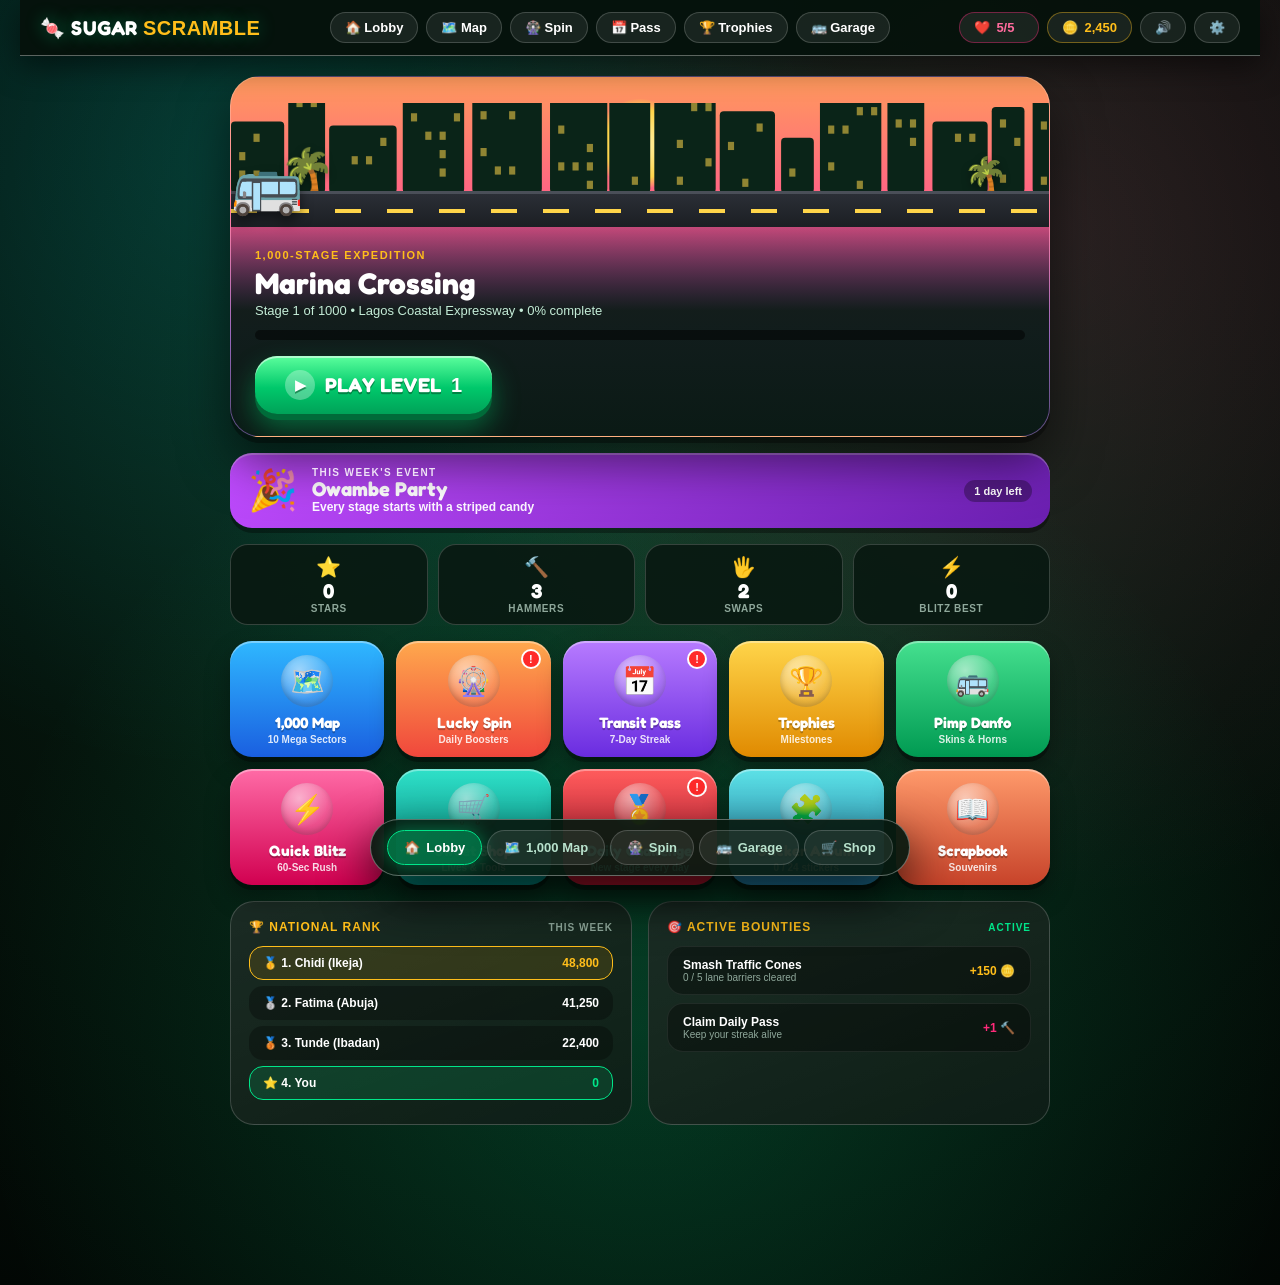
==== commit 04582034: "Add daily challenge with streaks, weekly events, and a 24-sticker album Co-Authored-By: Claude Opus " ====
--- a/index.html
+++ b/index.html
@@ -2,1534 +2,3208 @@
 <html lang="en">
 <head>
   <meta charset="UTF-8" />
-  <meta name="viewport" content="width=device-width, initial-scale=1.0, maximum-scale=1.0, user-scalable=no, viewport-fit=cover" />
-  <meta name="theme-color" content="#f3e9d7" />
-  <title>Lane Out</title>
+  <meta name="viewport" content="width=device-width, initial-scale=1.0, maximum-scale=1.0, user-scalable=no" />
+  <title>Sugar Scramble Deluxe</title>
+  <link rel="preconnect" href="https://fonts.googleapis.com" />
+  <link rel="preconnect" href="https://fonts.gstatic.com" crossorigin />
+  <link href="https://fonts.googleapis.com/css2?family=Fredoka:wght@500;600;700&display=swap" rel="stylesheet" />
   <style>
-    :root, [data-skin="paper"] {
-      --page: #e6d9c2;
-      --panel: #f3e9d7;
-      --ink: #6a4a2c;
-      --title: #b87a34;
-      --muted: #a58c6c;
-      --line: #dfcdb0;
-      --accent: #2f86d6;
-      --danger: #d4442f;
-      --btn: #fbf6ec;
-      --shadow: rgba(106, 74, 44, 0.2);
-    }
-    [data-skin="night"] {
-      color-scheme: dark;
-      --page: #0e1116;
-      --panel: #161a21;
-      --ink: #d9d2c5;
-      --title: #e9aa55;
-      --muted: #7d8593;
-      --line: #282e38;
-      --accent: #5aa9ff;
-      --danger: #ff6a55;
-      --btn: #20262f;
-      --shadow: rgba(0, 0, 0, 0.5);
-    }
-    [data-skin="sage"] {
-      --page: #d5e3d8;
-      --panel: #e8f1ea;
-      --ink: #2d4a3c;
-      --title: #3d8a67;
-      --muted: #75978a;
-      --line: #c7dacd;
-      --accent: #d9702c;
-      --danger: #d4442f;
-      --btn: #f5faf6;
-      --shadow: rgba(45, 74, 60, 0.18);
-    }
-
-    * { box-sizing: border-box; -webkit-tap-highlight-color: transparent; user-select: none; -webkit-user-select: none; }
-    html, body { height: 100%; margin: 0; }
+    :root {
+      --primary: #00e68a; --primary-glow: rgba(0, 230, 138, 0.4);
+      --gold: #ffbe1a; --gold-glow: rgba(255, 190, 26, 0.45);
+      --pink: #ff2a7a; --cyan: #00f0ff;
+      --glass-surface: rgba(14, 38, 26, 0.65);
+      --glass-dense: rgba(9, 26, 18, 0.92);
+      --glass-border: rgba(255, 255, 255, 0.18);
+      --glass-border-light: rgba(255, 255, 255, 0.35);
+      --danfo-amber: #f9bc08;
+      --display: 'Fredoka', -apple-system, BlinkMacSystemFont, 'Segoe UI', Roboto, sans-serif;
+    }
+    .brand, .hero-text h1, .modal-card h2, #resStars { font-family: var(--display); }
+    @media (prefers-reduced-motion: reduce) { .moves-ring.low, .play-btn, .hero-bus, .road-dash, .danfo-token, .map-node.current .node-circle, .hub-dot { animation: none; } }
+    html { background: #020704; }
+    :root { color-scheme: dark; }
+    * { box-sizing: border-box; margin: 0; padding: 0; user-select: none; -webkit-user-select: none; font-family: -apple-system, BlinkMacSystemFont, 'Segoe UI', Roboto, sans-serif; }
     body {
-      font-family: ui-rounded, 'SF Pro Rounded', 'Nunito', system-ui, -apple-system, 'Segoe UI', sans-serif;
-      background: var(--page);
-      color: var(--ink);
-      display: flex; align-items: center; justify-content: center;
-      overflow: hidden;
-      transition: background .3s;
-    }
-    button { font: inherit; color: inherit; border: 0; background: none; cursor: pointer; padding: 0; }
-    button:focus-visible { outline: 3px solid var(--accent); outline-offset: 2px; }
-
-    .app {
-      position: relative;
-      width: 100%; max-width: 440px;
-      height: 100%; max-height: 920px;
-      background: var(--panel);
-      display: flex; flex-direction: column;
-      overflow: hidden;
-      padding-top: env(safe-area-inset-top);
-      padding-bottom: env(safe-area-inset-bottom);
-      transition: background .3s;
-    }
-    @media (min-width: 520px) {
-      .app { border-radius: 34px; height: 94%; box-shadow: 0 30px 70px -20px var(--shadow); }
-    }
-
-    .bar { display: grid; grid-template-columns: 44px 1fr 44px 44px; align-items: center; gap: 2px; padding: 12px 4px 8px; margin: 0 10px; border-bottom: 2px solid var(--line); }
-    .bar h1 { margin: 0; text-align: center; font-size: 24px; font-weight: 800; color: var(--title); white-space: nowrap; overflow: hidden; text-overflow: ellipsis; }
-    .ico { width: 44px; height: 44px; display: grid; place-items: center; border-radius: 14px; color: var(--muted); }
-    .ico:active { transform: scale(.92); }
-    .ico svg { width: 24px; height: 24px; }
-
-    .status { display: flex; align-items: center; justify-content: space-between; padding: 14px 24px 0; min-height: 40px; }
-    .drops { display: flex; gap: 7px; }
-    .drop { width: 19px; height: 26px; transition: transform .3s, opacity .3s; }
-    .drop.lost { opacity: .25; transform: scale(.82); filter: grayscale(1); }
-    .drop.shake { animation: shake .45s; }
-    @keyframes shake { 0%,100% { transform: translateX(0); } 20% { transform: translateX(-5px); } 60% { transform: translateX(5px); } }
-    .left { font-size: 13px; font-weight: 800; color: var(--muted); font-variant-numeric: tabular-nums; }
-
-    .stage { position: relative; flex: 1; min-height: 0; }
-    canvas { display: block; width: 100%; height: 100%; touch-action: none; }
-    .toast {
-      position: absolute; left: 50%; top: 6px; transform: translate(-50%, -6px); opacity: 0; max-width: calc(100% - 32px);
-      background: var(--ink); color: var(--panel); font-weight: 800; font-size: 13px; padding: 9px 15px; border-radius: 999px;
-      pointer-events: none; transition: opacity .25s, transform .25s; text-align: center; z-index: 5;
-    }
-    .toast.show { opacity: 1; transform: translate(-50%, 0); }
-
-    .tools { display: flex; justify-content: center; gap: 30px; padding: 6px 0 22px; }
-    .tool {
-      position: relative; width: 60px; height: 60px; border-radius: 50%;
-      background: var(--btn); color: var(--ink);
-      box-shadow: 0 6px 16px -6px var(--shadow), inset 0 0 0 2px var(--line);
-      display: grid; place-items: center; transition: transform .12s;
-    }
-    .tool:active { transform: scale(.92); }
-    .tool svg { width: 27px; height: 27px; }
-    .tool.on { color: var(--accent); box-shadow: 0 6px 16px -6px var(--shadow), inset 0 0 0 2px var(--accent); }
-    .badge {
-      position: absolute; top: -3px; right: -3px; min-width: 22px; height: 22px; padding: 0 6px;
-      border-radius: 11px; background: var(--danger); color: #fff; font-size: 12px; font-weight: 900;
-      display: grid; place-items: center; border: 2px solid var(--panel);
-    }
-    .badge.zero { background: var(--muted); }
-
-    /* Overlays */
-    .veil { position: absolute; inset: 0; z-index: 30; display: none; align-items: center; justify-content: center; padding: 24px; background: color-mix(in srgb, var(--page) 55%, transparent); backdrop-filter: blur(4px); -webkit-backdrop-filter: blur(4px); }
-    .veil.show { display: flex; }
-    .sheet {
-      width: 100%; max-height: 100%; overflow: auto; background: var(--panel); border-radius: 28px; padding: 28px 22px 20px; text-align: center;
-      box-shadow: 0 30px 60px -20px var(--shadow), inset 0 0 0 2px var(--line);
-      animation: pop .3s cubic-bezier(.3,1.4,.6,1);
-    }
-    @media (prefers-reduced-motion: reduce) { .sheet { animation: none; } }
-    @keyframes pop { from { transform: scale(.88); opacity: 0; } to { transform: scale(1); opacity: 1; } }
-    .sheet h2 { margin: 0; font-size: 32px; font-weight: 900; color: var(--title); text-wrap: balance; }
-    .sheet p { margin: 8px 0 0; color: var(--muted); font-weight: 700; font-size: 15px; line-height: 1.45; }
-    .cta { margin-top: 22px; width: 100%; padding: 16px; border-radius: 16px; background: var(--title); color: #fff; font-size: 18px; font-weight: 900; box-shadow: 0 8px 18px -8px var(--shadow); }
-    .cta:active { transform: scale(.97); }
-    .row2 { display: grid; grid-template-columns: 1fr 1fr; gap: 10px; margin-top: 10px; }
-    .cta2 { padding: 13px 8px; border-radius: 14px; background: var(--btn); box-shadow: inset 0 0 0 2px var(--line); font-weight: 900; font-size: 15px; color: var(--ink); }
-    .cta2 small { display: block; font-size: 11px; color: var(--muted); font-weight: 800; margin-top: 2px; }
-    .cta.alt { background: transparent; color: var(--muted); box-shadow: none; margin-top: 6px; padding: 10px; font-size: 15px; }
-    .menu-level { font-size: 16px; color: var(--muted); font-weight: 800; margin-top: 6px; }
-    .result-drops { display: flex; justify-content: center; gap: 10px; margin: 14px 0 4px; }
-    .result-drops .drop { width: 30px; height: 40px; }
-    .reveal { font-size: 64px; line-height: 1; margin: 0 0 6px; }
-    .opt { display: flex; justify-content: space-between; align-items: center; padding: 10px 4px; border-bottom: 2px solid var(--line); font-weight: 800; text-align: left; gap: 12px; }
-    .opt:last-of-type { border-bottom: 0; }
-    .switch { flex: none; width: 50px; height: 30px; border-radius: 15px; background: var(--line); position: relative; transition: background .2s; }
-    .switch::after { content: ''; position: absolute; top: 3px; left: 3px; width: 24px; height: 24px; border-radius: 50%; background: #fff; transition: transform .2s; box-shadow: 0 1px 3px rgba(0,0,0,.25); }
-    .switch.on { background: var(--accent); }
-    .switch.on::after { transform: translateX(20px); }
-
-    .row3 { display: grid; grid-template-columns: repeat(3, 1fr); gap: 8px; margin-top: 10px; }
-    .album { display: grid; grid-template-columns: repeat(4, 1fr); gap: 8px; margin-top: 14px; max-height: 55vh; overflow: auto; padding: 2px; }
-    .pic { aspect-ratio: 1; border-radius: 14px; background: var(--btn); box-shadow: inset 0 0 0 2px var(--line);
-      display: flex; flex-direction: column; align-items: center; justify-content: center; gap: 2px; min-width: 0; }
-    .pic span { font-size: 30px; line-height: 1; }
-    .pic small { font-size: 10px; font-weight: 800; color: var(--muted); max-width: 100%; overflow: hidden; text-overflow: ellipsis; white-space: nowrap; padding: 0 4px; }
-    .pic.locked span { filter: brightness(0); opacity: .16; }
-    .pic:disabled { cursor: default; }
-    .pic .dots { font-size: 9px; color: #3b8fd9; min-height: 10px; }
-
-    /* Home */
-    .home { position: absolute; inset: 0; z-index: 25; display: none; flex-direction: column; background: var(--panel);
-      padding: calc(env(safe-area-inset-top) + 10px) 20px calc(env(safe-area-inset-bottom) + 20px); }
-    .home.show { display: flex; }
-    .home-top { display: flex; justify-content: space-between; }
-    .brand { display: flex; align-items: center; gap: 12px; justify-content: center; margin-top: 2px; }
-    .brand h1 { margin: 0; font-size: 40px; line-height: 1; font-weight: 900; color: var(--title); letter-spacing: -.01em; }
-    .tagline { margin: 8px 0 0; text-align: center; color: var(--muted); font-weight: 800; font-size: 15px; }
-    .demo { position: relative; flex: 1; min-height: 120px; margin: 10px -4px; }
-    .demo canvas { pointer-events: none; }
-    .demo-name { position: absolute; left: 0; right: 0; bottom: 0; text-align: center; font-size: 12px; font-weight: 800; color: var(--muted); letter-spacing: .08em; text-transform: uppercase; }
-    .play { width: 100%; display: flex; align-items: center; justify-content: space-between; padding: 17px 22px; border-radius: 18px;
-      background: var(--title); color: #fff; box-shadow: 0 10px 22px -10px var(--shadow); }
-    .play:active { transform: scale(.98); }
-    .play b { font-size: 22px; font-weight: 900; }
-    .play span { font-size: 15px; font-weight: 800; opacity: .9; display: flex; align-items: center; gap: 6px; }
-    .stats { margin-top: 14px; text-align: center; font-size: 13px; font-weight: 800; color: var(--muted); min-height: 18px; }
-
-    .levels { display: grid; grid-template-columns: repeat(5, 1fr); gap: 8px; margin-top: 14px; max-height: 52vh; overflow: auto; padding: 2px; }
-    .lv { aspect-ratio: 1; border-radius: 14px; background: var(--btn); box-shadow: inset 0 0 0 2px var(--line); font-weight: 900; font-size: 16px; display: flex; flex-direction: column; align-items: center; justify-content: center; gap: 2px; font-variant-numeric: tabular-nums; }
-    .lv small { font-size: 9px; letter-spacing: -1px; color: #3b8fd9; min-height: 10px; }
-    .lv.cur { background: var(--title); color: #fff; box-shadow: none; }
-    .lv.cur small { color: #fff; }
-    .lv:disabled { opacity: .35; cursor: default; }
+      background: radial-gradient(circle at 18% 12%, rgba(0, 240, 255, 0.15) 0%, transparent 40%),
+                  radial-gradient(circle at 82% 18%, rgba(255, 42, 122, 0.14) 0%, transparent 45%),
+                  radial-gradient(circle at 50% 80%, rgba(0, 230, 138, 0.18) 0%, transparent 55%),
+                  radial-gradient(circle at 50% 30%, #0d3822 0%, #05140c 60%, #020704 100%);
+      color: #fff; min-height: 100vh; display: flex; flex-direction: column; align-items: center; overflow-x: hidden; padding-bottom: 140px;
+    }
+
+    header {
+      width: 100%; max-width: 1240px; padding: 12px 20px; display: flex; justify-content: space-between; align-items: center;
+      background: rgba(6, 18, 12, 0.97);
+      border-bottom: 1px solid var(--glass-border-light); box-shadow: 0 10px 30px rgba(0,0,0,0.5); position: sticky; top: env(safe-area-inset-top, 0px); z-index: 1000;
+    }
+    .brand { font-size: 20px; font-weight: 900; cursor: pointer; letter-spacing: 0.5px; text-shadow: 0 0 18px var(--primary-glow); }
+    .brand span { color: var(--gold); }
+    .header-nav, .header-pills { display: flex; align-items: center; gap: 8px; }
+    .pill {
+      background: rgba(255, 255, 255, 0.08);
+      border: 1px solid var(--glass-border); padding: 7px 14px; border-radius: 24px; font-size: 13px; font-weight: 800;
+      display: flex; align-items: center; gap: 6px; color: #fff; cursor: pointer; transition: all 0.2s;
+    }
+    .pill:hover { border-color: var(--glass-border-light); transform: translateY(-1px); }
+    .pill.coins { border-color: rgba(255, 190, 26, 0.4); color: var(--gold); }
+    .pill.lives { border-color: rgba(255, 42, 122, 0.4); color: #ff6b9d; }
+
+    .view-screen { display: none; width: 100%; max-width: 1240px; padding: 20px; z-index: 1; flex-direction: column; align-items: center; }
+    .view-screen.active { display: flex !important; }
+    #game-view.active { display: grid !important; }
+
+    /* ---------- LOBBY ---------- */
+    .home-container { width: 100%; max-width: 820px; display: flex; flex-direction: column; gap: 16px; }
+    .hero {
+      position: relative; overflow: hidden; border-radius: 30px; border: 1px solid rgba(255,255,255,0.22);
+      background: linear-gradient(180deg, #ff9a5c 0%, #ff5c8a 38%, #7a3ca8 72%, #2a1a52 100%);
+      box-shadow: 0 6px 0 rgba(0,0,0,0.35), 0 25px 50px rgba(0,0,0,0.55);
+    }
+    .hero-scene { position: relative; height: 150px; }
+    .sun { position: absolute; left: 50%; top: 22px; width: 90px; height: 90px; margin-left: -45px; border-radius: 50%;
+      background: radial-gradient(circle, #fff3b0 0%, #ffd54a 55%, rgba(255,190,26,0) 72%); }
+    .skyline { position: absolute; left: 0; right: 0; bottom: 34px; width: 100%; height: 90px; }
+    .road { position: absolute; left: 0; right: 0; bottom: 0; height: 36px; background: linear-gradient(180deg, #2b2f36, #1b1e23); border-top: 3px solid #4a4f58; overflow: hidden; }
+    .road-dash { position: absolute; left: 0; top: 15px; width: 200%; height: 4px;
+      background: repeating-linear-gradient(90deg, #ffd54a 0 26px, transparent 26px 52px); animation: roadMove 1.2s linear infinite; }
+    @keyframes roadMove { to { transform: translateX(-52px); } }
+    .hero-bus { position: absolute; bottom: 14px; left: 0; font-size: 58px; line-height: 1; filter: drop-shadow(0 6px 6px rgba(0,0,0,0.5));
+      animation: busDrive 11s linear infinite, busBob 0.5s ease-in-out infinite alternate; white-space: nowrap; }
+    @keyframes busDrive { from { left: 105%; } to { left: -35%; } }
+    @keyframes busBob { to { translate: 0 -3px; } }
+    .scene-palm { position: absolute; bottom: 30px; font-size: 44px; filter: drop-shadow(0 4px 4px rgba(0,0,0,0.4)); }
+    .scene-palm.p1 { left: 6%; } .scene-palm.p2 { right: 5%; font-size: 36px; }
+    .hero-body { position: relative; padding: 18px 24px 22px; background: linear-gradient(180deg, rgba(20,10,40,0.2), rgba(8,26,16,0.92) 40%); }
+    .eyebrow { font-size: 11px; font-weight: 900; color: var(--gold); letter-spacing: 1.5px; text-transform: uppercase; }
+    .hero-body h1 { font-family: var(--display); font-size: 30px; font-weight: 700; margin: 2px 0 2px; }
+    .hero-body p { font-size: 13px; color: #c4ecd7; margin-bottom: 12px; }
+    .tour-progress-bar { width: 100%; height: 10px; background: rgba(0, 0, 0, 0.5); border-radius: 8px; margin-bottom: 16px; overflow: hidden; }
+    .tour-progress-fill { height: 100%; width: 2%; background: linear-gradient(90deg, #ff2a7a, var(--gold)); border-radius: 8px; box-shadow: 0 0 10px var(--gold-glow); }
+    .play-btn {
+      display: inline-flex; align-items: center; gap: 10px; border: none; cursor: pointer; font-family: var(--display); font-weight: 700; font-size: 20px; color: #fff;
+      padding: 14px 30px; border-radius: 22px; background: linear-gradient(180deg, #5cff9d 0%, #00c86b 55%, #00a258 100%);
+      box-shadow: 0 6px 0 #006b39, 0 14px 28px rgba(0, 200, 107, 0.45), inset 0 2px 0 rgba(255,255,255,0.5);
+      text-shadow: 0 2px 0 rgba(0,90,45,0.6); animation: breathe 2.2s ease-in-out infinite; transition: transform 0.12s;
+    }
+    .play-btn:active { transform: translateY(4px); box-shadow: 0 2px 0 #006b39; }
+    .play-icon { width: 30px; height: 30px; border-radius: 50%; background: rgba(255,255,255,0.3); display: grid; place-items: center; font-size: 14px; }
+    @keyframes breathe { 50% { transform: scale(1.04); } }
+    .btn-danfo {
+      background: linear-gradient(180deg, #ffd54a 0%, #f9a908 100%); color: #3a2400; font-weight: 900; font-size: 15px;
+      padding: 13px 26px; border-radius: 18px; border: none; cursor: pointer; box-shadow: 0 4px 0 #b36b00, 0 10px 22px rgba(249, 169, 8, 0.35);
+      display: inline-flex; align-items: center; gap: 8px; transition: transform 0.15s;
+    }
+    .btn-danfo:hover { transform: translateY(-2px); }
+
+    .stat-row { display: grid; grid-template-columns: repeat(4, 1fr); gap: 10px; }
+    .stat { background: var(--glass-dense); border: 1px solid var(--glass-border); border-radius: 18px; padding: 10px 8px; display: flex; flex-direction: column; align-items: center; gap: 1px; }
+    .stat-icon { font-size: 20px; }
+    .stat b { font-family: var(--display); font-size: 20px; font-weight: 700; line-height: 1.1; }
+    .stat small { white-space: nowrap; font-size: 10px; font-weight: 800; color: #8fa89b; text-transform: uppercase; letter-spacing: 0.6px; }
+
+    .mode-hub-grid { display: grid; grid-template-columns: repeat(5, 1fr); gap: 12px; }
+    .event-banner { display: flex; align-items: center; gap: 14px; padding: 14px 18px; border-radius: 22px; color: #fff; text-align: left;
+      background: linear-gradient(135deg, var(--c1), var(--c2)); box-shadow: 0 5px 0 rgba(0,0,0,0.35), inset 0 2px 0 rgba(255,255,255,0.3); }
+    .event-banner .ev-icon { font-size: 40px; }
+    .event-banner .ev-kicker { font-size: 10px; font-weight: 900; letter-spacing: 1.4px; opacity: 0.85; }
+    .event-banner .ev-name { font-family: var(--display); font-size: 20px; font-weight: 700; line-height: 1.1; }
+    .event-banner .ev-desc { font-size: 12px; font-weight: 700; opacity: 0.95; }
+    .event-banner .ev-days { margin-left: auto; font-size: 11px; font-weight: 900; background: rgba(0,0,0,0.3); padding: 5px 10px; border-radius: 12px; white-space: nowrap; }
+    .album-set { background: rgba(0,0,0,0.35); border: 1px solid rgba(255,255,255,0.1); border-radius: 18px; padding: 12px; margin-bottom: 12px; text-align: left; }
+    .album-set h3 { display: flex; justify-content: space-between; align-items: center; font-size: 14px; font-weight: 900; margin-bottom: 10px; gap: 8px; }
+    .album-grid { display: grid; grid-template-columns: repeat(3, 1fr); gap: 8px; }
+    .sticker { display: flex; flex-direction: column; align-items: center; gap: 2px; padding: 8px 4px; border-radius: 14px; background: rgba(255,255,255,0.06); font-size: 10px; font-weight: 800; text-align: center; }
+    .sticker .st-e { font-size: 28px; }
+    .sticker.missing { opacity: 0.4; }
+    .sticker.missing .st-e { filter: grayscale(1) brightness(0.4); }
+    .hub-tile {
+      position: relative; border: none; color: #fff; cursor: pointer; border-radius: 22px; padding: 14px 8px 12px;
+      display: flex; flex-direction: column; align-items: center; text-align: center; gap: 2px;
+      background: linear-gradient(180deg, var(--c1), var(--c2)); box-shadow: 0 5px 0 rgba(0,0,0,0.35), 0 12px 24px rgba(0,0,0,0.35), inset 0 2px 0 rgba(255,255,255,0.35);
+      transition: transform 0.15s;
+    }
+    .hub-tile:hover { transform: translateY(-4px) rotate(-1deg); }
+    .hub-tile:active { transform: translateY(3px); box-shadow: 0 2px 0 rgba(0,0,0,0.35); }
+    .hub-tile-icon { font-size: 28px; width: 52px; height: 52px; border-radius: 50%; display: grid; place-items: center; margin-bottom: 4px;
+      background: radial-gradient(circle at 35% 30%, rgba(255,255,255,0.55), rgba(255,255,255,0.12) 60%); box-shadow: inset 0 -3px 6px rgba(0,0,0,0.2); }
+    .hub-tile-title { font-family: var(--display); font-size: 15px; font-weight: 700; text-shadow: 0 2px 0 rgba(0,0,0,0.25); }
+    .hub-tile-sub { font-size: 10px; font-weight: 800; opacity: 0.85; }
+    .hub-dot { position: absolute; top: 8px; right: 10px; min-width: 20px; height: 20px; padding: 0 5px; border-radius: 10px; background: #ff2a2a; border: 2px solid #fff;
+      font-size: 11px; font-weight: 900; display: grid; place-items: center; animation: dotPop 1.4s ease-in-out infinite; }
+    .hub-dot[hidden] { display: none; }
+    @keyframes dotPop { 50% { transform: scale(1.18); } }
+
+    .home-split-row { display: grid; grid-template-columns: 1fr 1fr; gap: 16px; }
+    .home-card { background: linear-gradient(160deg, rgba(255,255,255,0.08), rgba(255,255,255,0.02)), var(--glass-dense); border: 1px solid var(--glass-border); border-radius: 24px; padding: 18px; }
+    .home-card-header { display: flex; justify-content: space-between; align-items: center; font-size: 12px; font-weight: 900; color: var(--gold); letter-spacing: 1px; text-transform: uppercase; margin-bottom: 12px; }
+    .quest-item { background: rgba(0, 0, 0, 0.35); border: 1px solid rgba(255, 255, 255, 0.08); border-radius: 16px; padding: 11px 15px; display: flex; justify-content: space-between; align-items: center; margin-bottom: 8px; }
+
+    /* ---------- MAP ---------- */
+    .map-header-panel {
+      width: 100%; max-width: 650px; border-radius: 24px; padding: 14px 16px; margin-bottom: 12px; display: flex; flex-direction: column; gap: 12px;
+      background: linear-gradient(135deg, var(--map-a, #0e5a6b), var(--map-b, #07303a)); border: 1px solid rgba(255,255,255,0.25);
+      box-shadow: 0 6px 0 rgba(0,0,0,0.3), 0 18px 36px rgba(0,0,0,0.5);
+    }
+    .sector-nav-row { display: flex; justify-content: space-between; align-items: center; gap: 10px; }
+    .round-btn { width: 44px; height: 44px; flex: none; border-radius: 50%; border: 2px solid rgba(255,255,255,0.7); cursor: pointer; color: #3a2400; font-size: 16px; font-weight: 900;
+      background: linear-gradient(180deg, #ffd54a, #f9a908); box-shadow: 0 4px 0 #b36b00; transition: transform 0.12s; }
+    .round-btn:active { transform: translateY(3px); box-shadow: 0 1px 0 #b36b00; }
+    .round-btn:disabled { filter: grayscale(1); opacity: 0.4; cursor: default; }
+    .sector-heading { text-align: center; min-width: 0; }
+    .sector-kicker { font-size: 11px; font-weight: 900; letter-spacing: 1.4px; color: var(--gold); }
+    .sector-heading h2 { font-family: var(--display); font-size: 20px; font-weight: 700; line-height: 1.15; }
+    .sector-region { font-size: 11px; color: rgba(255,255,255,0.75); font-weight: 700; }
+    .map-actions { display: flex; justify-content: space-between; align-items: center; gap: 8px; flex-wrap: wrap; }
+    .sector-btn { background: rgba(0,0,0,0.3); border: 1px solid rgba(255,255,255,0.25); color: #fff; padding: 8px 14px; border-radius: 16px; font-weight: 800; font-size: 12px; cursor: pointer; transition: all 0.2s; }
+    .sector-btn:hover { background: rgba(0,0,0,0.45); border-color: var(--gold); }
+    .saga-scroll-viewport {
+      width: 100%; max-width: 650px; height: max(320px, calc(100vh - 370px)); height: max(320px, calc(100dvh - 370px)); overflow-y: scroll; overflow-x: hidden; border-radius: 30px; position: relative; scrollbar-width: none;
+      border: 1.5px solid rgba(255,255,255,0.25); box-shadow: 0 25px 60px rgba(0,0,0,0.7), inset 0 0 60px rgba(0,0,0,0.45);
+      background: radial-gradient(circle at 20% 15%, rgba(255,255,255,0.08) 0 2px, transparent 3px) 0 0 / 46px 46px,
+                  radial-gradient(circle at 70% 60%, rgba(255,255,255,0.05) 0 3px, transparent 4px) 0 0 / 70px 70px,
+                  linear-gradient(180deg, var(--map-a, #0e5a6b), var(--map-b, #07303a));
+    }
+    .saga-scroll-viewport::-webkit-scrollbar { display: none; }
+    .saga-track-container { position: relative; display: flex; flex-direction: column-reverse; gap: 34px; padding: 70px 20px 110px 20px; }
+    .road-svg { position: absolute; left: 0; top: 0; pointer-events: none; z-index: 0; overflow: visible; }
+    .road-svg path { fill: none; stroke-linecap: round; stroke-linejoin: round; }
+    .road-edge { stroke: rgba(255,255,255,0.18); stroke-width: 38; }
+    .road-base { stroke: #2b2f36; stroke-width: 30; }
+    .road-done { stroke: #ff5c9a; stroke-width: 30; opacity: 0.55; }
+    .road-dash { stroke: #ffd54a; stroke-width: 3; stroke-dasharray: 12 14; }
+    .stage-row { display: flex; align-items: center; position: relative; z-index: 1; min-height: 84px; }
+    .stage-row.pos-0 { justify-content: flex-start; padding-left: 13%; }
+    .stage-row.pos-1 { justify-content: center; }
+    .stage-row.pos-2 { justify-content: flex-end; padding-right: 13%; }
+    .map-deco { position: absolute; top: 50%; transform: translateY(-50%); font-size: 34px; opacity: 0.85; filter: drop-shadow(0 4px 4px rgba(0,0,0,0.4)); pointer-events: none; }
+    .map-node { position: relative; display: flex; flex-direction: column; align-items: center; cursor: pointer; background: none; border: none; color: #fff; padding: 0; transition: transform 0.15s; }
+    .map-node:hover { transform: scale(1.08); }
+    .node-circle {
+      width: 64px; height: 64px; border-radius: 50%; display: grid; place-items: center; font-family: var(--display); font-weight: 700; font-size: 22px;
+      background: radial-gradient(circle at 35% 28%, #ffb3d0 0%, #ff4d8d 45%, #c4004f 100%);
+      border: 3px solid #fff; box-shadow: 0 5px 0 #7a0031, 0 10px 18px rgba(0,0,0,0.45), inset 0 -4px 8px rgba(0,0,0,0.2);
+      text-shadow: 0 2px 0 rgba(0,0,0,0.35);
+    }
+    .map-node.current .node-circle { width: 76px; height: 76px; font-size: 26px; background: radial-gradient(circle at 35% 28%, #fff3b0 0%, #ffc41a 45%, #e08a00 100%); box-shadow: 0 5px 0 #8a5200, 0 0 0 6px rgba(255,213,74,0.35), 0 0 30px var(--gold-glow); color: #5a3500; text-shadow: 0 1px 0 rgba(255,255,255,0.6); animation: breathe 1.6s ease-in-out infinite; }
+    .map-node.boss .node-circle { width: 74px; height: 74px; font-size: 30px; background: radial-gradient(circle at 35% 28%, #ff9a9a 0%, #e0202a 50%, #7a0008 100%); border-color: var(--gold); box-shadow: 0 5px 0 #4a0005, 0 10px 18px rgba(0,0,0,0.5); }
+    .map-node.locked .node-circle { background: radial-gradient(circle at 35% 28%, #7d8a84 0%, #4a5650 55%, #2c3530 100%); border-color: #9aa7a1; color: #c8d2cd; box-shadow: 0 5px 0 #1c2420, 0 8px 14px rgba(0,0,0,0.4); }
+    .map-node.locked { cursor: not-allowed; }
+    .node-lock { position: absolute; right: -4px; bottom: 16px; font-size: 16px; filter: drop-shadow(0 2px 2px rgba(0,0,0,0.6)); }
+    .node-stars { position: absolute; top: -14px; display: flex; gap: 1px; font-size: 15px; z-index: 2; }
+    .node-stars span { color: #3a4640; text-shadow: 0 2px 0 rgba(0,0,0,0.6); }
+    .node-stars span.on { color: var(--gold); text-shadow: 0 2px 0 #8a5200, 0 0 6px var(--gold-glow); }
+    .node-stars span:nth-child(2) { transform: translateY(-5px); }
+    .node-label { margin-top: 8px; background: rgba(0,0,0,0.55); border: 1px solid rgba(255,255,255,0.2); padding: 3px 9px; border-radius: 12px; font-size: 10px; font-weight: 800; white-space: nowrap; }
+    .danfo-token {
+      position: absolute; top: -46px; font-size: 34px; line-height: 1; z-index: 5; white-space: nowrap;
+      filter: drop-shadow(0 5px 4px rgba(0,0,0,0.5)); animation: hop 0.9s ease-in-out infinite;
+    }
+    @keyframes hop { 50% { transform: translateY(-8px); } }
+
+    #game-view { width: 100%; grid-template-columns: 280px auto 280px; gap: 24px; align-items: start; justify-content: center; }
+    .portal-sidebar { display: flex; flex-direction: column; gap: 16px; }
+    .portal-card {
+      background: var(--glass-dense); border: 1px solid var(--glass-border-light); border-radius: 24px; padding: 20px; box-shadow: 0 14px 35px rgba(0,0,0,0.5);
+    }
+    .target-metric-box { background: rgba(0, 0, 0, 0.4); border: 1px solid rgba(255, 255, 255, 0.08); border-radius: 14px; padding: 11px 13px; display: flex; justify-content: space-between; margin-bottom: 8px; font-size: 13px; font-weight: 700; }
+    .game-center-col { display: flex; flex-direction: column; align-items: center; gap: 12px; max-width: 480px; margin: 0 auto; width: 100%; }
+
+    .stage-topbar { width: 100%; display: flex; align-items: center; justify-content: space-between; gap: 10px; }
+    .icon-btn {
+      width: 42px; height: 42px; flex: none; border-radius: 50%; border: 1px solid var(--glass-border); background: var(--glass-dense);
+      color: #fff; font-size: 18px; font-weight: 900; cursor: pointer; display: grid; place-items: center; transition: transform 0.15s, border-color 0.15s;
+    }
+    .icon-btn:hover { transform: scale(1.08); border-color: var(--primary); }
+    .stage-title { display: flex; align-items: center; gap: 8px; min-width: 0; }
+    .lv-badge {
+      flex: none; background: linear-gradient(180deg, #ffd54a, #f9a908); color: #3a2400; font-family: var(--display); font-weight: 700; font-size: 13px;
+      padding: 4px 10px; border-radius: 12px; box-shadow: 0 3px 0 #b36b00, 0 6px 14px rgba(249, 169, 8, 0.35);
+    }
+    .stage-name { font-family: var(--display); font-weight: 600; font-size: 17px; white-space: nowrap; overflow: hidden; text-overflow: ellipsis; }
+
+    .hud-card {
+      width: 100%; display: flex; align-items: center; gap: 16px; padding: 14px 16px; border-radius: 24px;
+      background: linear-gradient(160deg, rgba(255,255,255,0.1), rgba(255,255,255,0.02)), var(--glass-dense);
+      border: 1px solid var(--glass-border); box-shadow: 0 14px 30px rgba(0,0,0,0.45), inset 0 1px 0 rgba(255,255,255,0.12);
+    }
+    .moves-ring {
+      flex: none; width: 76px; height: 76px; border-radius: 50%; display: flex; flex-direction: column; align-items: center; justify-content: center;
+      background: radial-gradient(circle at 35% 30%, #ff5c9a, #e0005a 70%); box-shadow: 0 5px 0 #8c0038, 0 10px 22px rgba(255, 42, 122, 0.45), inset 0 2px 6px rgba(255,255,255,0.35);
+      border: 3px solid rgba(255,255,255,0.85);
+    }
+    .moves-num { font-family: var(--display); font-weight: 700; font-size: 28px; line-height: 1; }
+    .moves-label { font-size: 9px; font-weight: 900; letter-spacing: 1.2px; opacity: 0.9; margin-top: 2px; }
+    .moves-ring.low { animation: pulse 0.8s ease-in-out infinite; }
+    @keyframes pulse { 50% { transform: scale(1.08); box-shadow: 0 5px 0 #8c0038, 0 0 30px rgba(255, 42, 122, 0.9); } }
+    .hud-main { flex: 1; min-width: 0; display: flex; flex-direction: column; gap: 8px; }
+    .score-row { display: flex; justify-content: space-between; align-items: baseline; gap: 8px; }
+    .score-num { font-family: var(--display); font-weight: 700; font-size: 26px; line-height: 1; }
+    .target-txt { font-size: 12px; font-weight: 800; color: var(--gold); white-space: nowrap; }
+    .progress-track { position: relative; width: 100%; height: 12px; background: rgba(0, 0, 0, 0.5); border-radius: 10px; box-shadow: inset 0 2px 4px rgba(0,0,0,0.5); }
+    .progress-fill { height: 100%; width: 0%; background: linear-gradient(90deg, #ff2a7a, #ffbe1a); border-radius: 10px; transition: width 0.3s ease; box-shadow: 0 0 12px rgba(255, 190, 26, 0.5); }
+    .star-mark {
+      position: absolute; top: 50%; transform: translate(-50%, -50%); font-size: 20px; line-height: 1; color: #3d4a42;
+      text-shadow: 0 0 0 transparent, 0 1px 2px rgba(0,0,0,0.8); transition: color 0.2s, transform 0.2s;
+    }
+    .star-mark.lit { color: var(--gold); transform: translate(-50%, -50%) scale(1.2); text-shadow: 0 0 10px var(--gold-glow); }
+    .obj-chips { display: flex; flex-wrap: wrap; gap: 6px; }
+    .chip {
+      display: inline-flex; align-items: center; gap: 6px; padding: 4px 10px 4px 5px; border-radius: 14px; font-size: 12px; font-weight: 900;
+      background: rgba(0,0,0,0.4); border: 1px solid rgba(255,255,255,0.1);
+    }
+    .chip.done { border-color: var(--primary); color: var(--primary); }
+    .chip-swatch { width: 16px; height: 16px; border-radius: 5px; display: inline-block; }
+    .chip-swatch.jelly { background: linear-gradient(135deg, #7affbe, #00b86b); box-shadow: inset 0 1px 2px rgba(255,255,255,0.6); }
+    .chip-swatch.choc { background: linear-gradient(135deg, #a0643a, #5a3218); }
+    .chip-swatch.boss { background: linear-gradient(135deg, #ff7aa8, #d10050); }
+    .chip-swatch.score { background: linear-gradient(135deg, #ffe07a, #f9a908); }
+    .chip-swatch.ing { background: none; font-size: 14px; line-height: 16px; text-align: center; }
+
+    #bossBarContainer { display: none; width: 100%; background: linear-gradient(90deg, rgba(80,0,30,0.7), rgba(0,0,0,0.6)); border: 1.5px solid var(--pink); border-radius: 16px; padding: 8px 14px; }
+    #bossBarContainer { position: relative; padding-left: 64px !important; }
+    .boss-face { position: absolute; left: 8px; top: 50%; transform: translateY(-50%); font-size: 40px; line-height: 1; filter: drop-shadow(0 3px 3px rgba(0,0,0,0.6)); animation: bossIdle 1.6s ease-in-out infinite; }
+    .boss-face.attack { animation: bossAttack 0.7s ease-in-out; }
+    .boss-face.hurt { animation: bossHurt 0.35s ease-in-out; }
+    @keyframes bossIdle { 50% { transform: translateY(-58%) rotate(-4deg); } }
+    @keyframes bossAttack { 30% { transform: translateY(-50%) scale(1.6) rotate(-12deg); } 60% { transform: translateY(-50%) scale(1.4) rotate(12deg); } }
+    @keyframes bossHurt { 50% { transform: translateY(-50%) translateX(-6px) scale(0.85); filter: brightness(2) drop-shadow(0 0 8px #fff); } }
+    .boss-head { display: flex; justify-content: space-between; font-size: 11px; font-weight: 900; color: #ffd0e0; }
+    .boss-track { width: 100%; height: 10px; background: #260010; border-radius: 7px; overflow: hidden; margin-top: 5px; }
+    .boss-fill { height: 100%; width: 100%; background: linear-gradient(90deg, #ff0055, #ff7700); transition: width 0.3s ease; }
+
+    #canvas-box {
+      position: relative; width: min(460px, 100%); aspect-ratio: 1; padding: 8px; border-radius: 30px;
+      background: linear-gradient(135deg, #ff5c9a, #ffbe1a 35%, #00e68a 70%, #00b4ff);
+      box-shadow: 0 6px 0 rgba(0,0,0,0.35), 0 25px 60px rgba(0,0,0,0.7);
+    }
+    #canvas-box::before {
+      content: ""; position: absolute; inset: 8px; border-radius: 23px;
+      background: radial-gradient(circle at 50% 35%, #174a31, #082417 75%); box-shadow: inset 0 4px 18px rgba(0,0,0,0.6);
+    }
+    canvas { position: relative; display: block; width: 100%; height: 100%; border-radius: 23px; cursor: pointer; touch-action: none; }
+    #gameBanner {
+      position: absolute; top: 50%; left: 50%; transform: translate(-50%, -50%) scale(0.5); font-family: var(--display); font-size: 36px; font-weight: 700; color: #fff;
+      -webkit-text-stroke: 1.5px #b3005a; text-shadow: 0 4px 0 #b3005a, 0 0 30px var(--gold-glow); pointer-events: none; opacity: 0;
+      transition: all 0.25s cubic-bezier(0.18, 0.89, 0.32, 1.28); z-index: 50; white-space: nowrap; text-align: center;
+    }
+
+    .tut-text { position: absolute; left: 50%; top: 14px; transform: translateX(-50%); width: calc(100% - 40px); z-index: 60; pointer-events: none;
+      background: rgba(255,255,255,0.95); color: #2a1440; font-weight: 800; font-size: 14px; line-height: 1.35; text-align: center;
+      padding: 10px 14px; border-radius: 16px; box-shadow: 0 6px 0 rgba(0,0,0,0.25), 0 12px 24px rgba(0,0,0,0.35); animation: tutIn 0.3s ease-out; }
+    .tut-hand { position: absolute; z-index: 61; font-size: 44px; line-height: 1; pointer-events: none; transform: translate(-20%, -10%);
+      filter: drop-shadow(0 4px 4px rgba(0,0,0,0.5)); animation: tutSwipe 1.6s ease-in-out infinite; left: var(--x1); top: var(--y1); }
+    @keyframes tutSwipe { 0%, 15% { left: var(--x1); top: var(--y1); } 55%, 75% { left: var(--x2); top: var(--y2); } 100% { left: var(--x1); top: var(--y1); } }
+    .tut-text.bottom { top: auto; bottom: 14px; }
+    @keyframes tutIn { from { opacity: 0; transform: translateX(-50%) translateY(-8px); } }
+    .booster-dock { display: grid; grid-template-columns: repeat(4, minmax(0, 1fr)); gap: 10px; width: 100%; max-width: 460px; }
+    .booster-btn {
+      position: relative; display: flex; flex-direction: column; align-items: center; gap: 4px; padding: 8px 4px 7px; border-radius: 20px; cursor: pointer;
+      background: linear-gradient(180deg, rgba(255,255,255,0.12), rgba(255,255,255,0.03)), var(--glass-dense); color: #fff;
+      border: 1px solid var(--glass-border); box-shadow: 0 4px 0 rgba(0,0,0,0.4); transition: transform 0.15s, box-shadow 0.15s;
+    }
+    .booster-btn:hover { transform: translateY(-2px); }
+    .booster-btn:active { transform: translateY(2px); box-shadow: 0 2px 0 rgba(0,0,0,0.4); }
+    .booster-btn.active { background: linear-gradient(180deg, #ffd54a, #f9a908); color: #3a2400; border-color: #fff; box-shadow: 0 4px 0 #b36b00, 0 0 24px var(--gold-glow); }
+    .booster-icon { font-size: 24px; width: 44px; height: 44px; border-radius: 50%; display: grid; place-items: center; background: rgba(0,0,0,0.3); }
+    .booster-name { font-weight: 900; font-size: 11px; white-space: nowrap; }
+    .booster-count {
+      position: absolute; top: -6px; right: -6px; min-width: 24px; height: 24px; padding: 0 6px; border-radius: 12px; display: grid; place-items: center;
+      background: var(--pink); color: #fff; font-size: 12px; font-weight: 900; border: 2px solid #fff;
+    }
+    .booster-hint { min-height: 18px; font-size: 12px; font-weight: 800; color: var(--gold); text-align: center; }
+    .dock-btn {
+      background: var(--glass-dense); border: 1px solid var(--glass-border); border-radius: 18px; padding: 10px 18px; color: #fff; font-size: 12px; font-weight: 800; display: flex; align-items: center; gap: 8px; cursor: pointer; transition: all 0.2s ease;
+    }
+    body.in-game .bottom-nav { display: none; }
+    body.in-game { padding-bottom: 24px; }
+    .music-icon.off { opacity: 0.4; text-decoration: line-through; }
+
+    .bottom-nav {
+      position: fixed; bottom: calc(24px + env(safe-area-inset-bottom, 0px)); left: 50%; transform: translateX(-50%); width: calc(100% - 32px); max-width: 540px;
+      background: rgba(8, 26, 16, 0.94);
+      border: 1.5px solid var(--glass-border-light); border-radius: 32px; display: flex; justify-content: space-around; align-items: center;
+      padding: 10px 14px; z-index: 999999; box-shadow: 0 20px 50px rgba(0, 0, 0, 0.85);
+    }
+    .nav-pill {
+      background: rgba(255, 255, 255, 0.08); border: 1px solid var(--glass-border); border-radius: 22px; padding: 9px 16px; display: flex; align-items: center; gap: 6px; color: #b8e2cd; font-size: 13px; font-weight: 800; cursor: pointer; transition: all 0.2s;
+    }
+    .nav-pill:hover { background: rgba(255, 255, 255, 0.2); border-color: var(--primary); color: #fff; transform: translateY(-2px); }
+    .nav-pill.active {
+      background: linear-gradient(135deg, rgba(0, 230, 138, 0.4) 0%, rgba(0, 135, 81, 0.7) 100%); border-color: var(--primary); color: #fff; box-shadow: 0 0 18px var(--primary-glow);
+    }
+
+    .modal-overlay {
+      position: fixed; inset: 0; background: rgba(2, 8, 4, 0.85);
+      display: none; align-items: center; justify-content: center; z-index: 1000000;
+    }
+    .modal-overlay.active { display: flex !important; }
+    .modal-overlay.active .modal-card { animation: popIn 0.3s cubic-bezier(0.18, 0.89, 0.32, 1.28); }
+    @keyframes popIn { from { transform: scale(0.85); opacity: 0; } }
+    #resStars { font-size: 52px !important; letter-spacing: 8px; min-height: 64px; }
+    .rs-star { display: inline-block; color: #33413a; text-shadow: 0 3px 0 rgba(0,0,0,0.5); }
+    .rs-star.on { color: var(--gold); text-shadow: 0 3px 0 #b36b00, 0 0 24px var(--gold-glow); animation: starPop 0.5s cubic-bezier(0.18, 0.89, 0.32, 1.5) both; }
+    .rs-star:nth-child(2) { font-size: 1.25em; transform: translateY(-8px); }
+    .rs-star:nth-child(2).on { animation-name: starPopMid; }
+    @keyframes starPop { from { transform: scale(0) rotate(-40deg); opacity: 0; } }
+    @keyframes starPopMid { from { transform: translateY(-8px) scale(0) rotate(-40deg); opacity: 0; } to { transform: translateY(-8px); } }
+    #confetti { position: fixed; inset: 0; width: 100%; height: 100%; pointer-events: none; z-index: 1000001; }
+    .modal-card {
+      background: rgba(10, 32, 21, 0.94); border: 1.5px solid var(--glass-border-light); border-radius: 28px; padding: 24px; width: 90%; max-width: 440px; text-align: center; box-shadow: 0 30px 80px rgba(0,0,0,0.9); max-height: 85vh; overflow-y: auto;
+    }
+    .btn-action {
+      background: linear-gradient(180deg, #00ff9d 0%, #008751 100%); border: none; color: #03140a; font-weight: 900; font-size: 15px; padding: 13px 26px; border-radius: 18px; cursor: pointer; width: 100%; box-shadow: 0 10px 30px var(--primary-glow);
+    }
+    .shop-item { background: rgba(0, 0, 0, 0.4); border: 1px solid var(--glass-border); border-radius: 18px; padding: 13px 18px; display: flex; justify-content: space-between; align-items: center; margin-bottom: 11px; }
+    .shop-btn { background: linear-gradient(180deg, #ffd043 0%, var(--danfo-amber) 100%); color: #000; font-weight: 900; font-size: 12px; padding: 9px 15px; border-radius: 14px; border: none; cursor: pointer; }
+    .wheel-container { position: relative; width: 260px; height: 260px; margin: 12px auto 16px auto; }
+    .wheel-pointer { position: absolute; top: -14px; left: 50%; transform: translateX(-50%); width: 0; height: 0; border-left: 13px solid transparent; border-right: 13px solid transparent; border-top: 24px solid var(--gold); z-index: 10; }
+    #wheelCanvas { width: 260px; height: 260px; border-radius: 50%; }
+    .garage-grid { display: grid; grid-template-columns: 1fr 1fr; gap: 11px; margin: 12px 0; }
+    .garage-card { background: rgba(0,0,0,0.4); border: 1px solid var(--glass-border); border-radius: 18px; padding: 12px; display: flex; flex-direction: column; align-items: center; gap: 6px; }
+    .garage-card.equipped { border-color: var(--gold); background: rgba(255, 190, 26, 0.15); box-shadow: 0 0 18px var(--gold-glow); }
+    .scrapbook-grid { display: flex; flex-direction: column; gap: 11px; margin: 14px 0; }
+    .postcard-item { background: rgba(0,0,0,0.4); border: 1px solid var(--glass-border); border-radius: 18px; padding: 13px; text-align: left; display: flex; align-items: center; gap: 14px; }
+    .postcard-item.locked { opacity: 0.5; filter: grayscale(1); }
+
+    .streak-grid { display: grid; grid-template-columns: repeat(4, 1fr); gap: 8px; margin: 14px 0; }
+    .streak-tile { background: rgba(0,0,0,0.4); border: 1px solid var(--glass-border); border-radius: 14px; padding: 10px 4px; display: flex; flex-direction: column; align-items: center; gap: 4px; font-size: 11px; font-weight: 800; }
+    .streak-tile.claimed { border-color: var(--primary); background: rgba(0,230,138,0.15); }
+    .streak-tile.active { border-color: var(--gold); box-shadow: 0 0 14px var(--gold-glow); }
+    .trophy-item { background: rgba(0,0,0,0.4); border: 1px solid var(--glass-border); border-radius: 16px; padding: 10px 14px; display: flex; justify-content: space-between; align-items: center; margin-bottom: 8px; }
+
+    #toast {
+      position: fixed; left: 50%; top: 80px; transform: translate(-50%, -20px); background: rgba(10, 32, 21, 0.96); border: 1.5px solid var(--gold);
+      color: #fff; font-weight: 800; font-size: 14px; padding: 12px 20px; border-radius: 18px; box-shadow: 0 15px 40px rgba(0,0,0,0.7);
+      z-index: 2000000; opacity: 0; pointer-events: none; transition: all 0.25s ease; max-width: calc(100% - 32px); text-align: center;
+    }
+    #toast.show { opacity: 1; transform: translate(-50%, 0); }
+    .btn-action:disabled, .shop-btn:disabled { opacity: 0.5; cursor: not-allowed; }
+    #resActions { display: flex; flex-direction: column; gap: 10px; }
+    .menu-stack { display: flex; flex-direction: column; gap: 10px; }
+    .intro-lv { display: inline-block; font-family: var(--display); font-weight: 700; font-size: 14px; letter-spacing: 1px; color: #3a2400;
+      background: linear-gradient(180deg, #ffd54a, #f9a908); padding: 4px 14px; border-radius: 12px; box-shadow: 0 3px 0 #b36b00; margin-bottom: 8px; }
+    .intro-stars { color: var(--gold); font-size: 13px; font-weight: 800; margin: 2px 0 12px; }
+    .intro-goal { background: rgba(0,0,0,0.35); border: 1px solid rgba(255,255,255,0.1); border-radius: 16px; padding: 10px; margin-bottom: 10px; }
+    .intro-goal small, .preboost-title { display: block; font-size: 10px; font-weight: 900; letter-spacing: 1.4px; color: #8fa89b; }
+    .intro-goal span { font-family: var(--display); font-size: 20px; font-weight: 700; }
+    .intro-stats { display: grid; grid-template-columns: 1fr 1fr; gap: 10px; margin-bottom: 12px; }
+    .intro-stats div { background: rgba(0,0,0,0.35); border-radius: 16px; padding: 8px; display: flex; flex-direction: column; }
+    .intro-stats b { font-family: var(--display); font-size: 24px; }
+    .intro-stats small { font-size: 11px; font-weight: 800; color: #8fa89b; }
+    .intro-tip { background: rgba(255,190,26,0.12); border: 1px solid rgba(255,190,26,0.45); border-radius: 16px; padding: 10px 12px; margin-bottom: 12px; text-align: left; font-size: 13px; line-height: 1.4; }
+    .intro-tip strong { color: var(--gold); }
+    .preboost-row { display: grid; grid-template-columns: 1fr 1fr; gap: 10px; margin: 8px 0 14px; }
+    .preboost { position: relative; display: flex; align-items: center; gap: 8px; padding: 10px; border-radius: 16px; cursor: pointer; color: #fff; font-weight: 800; font-size: 12px;
+      background: rgba(0,0,0,0.35); border: 2px solid rgba(255,255,255,0.12); }
+    .preboost.on { border-color: var(--gold); background: rgba(255,190,26,0.18); box-shadow: 0 0 16px var(--gold-glow); }
+    .preboost .pb-icon { font-size: 24px; }
+    .preboost b { position: absolute; top: -8px; right: -6px; min-width: 22px; height: 22px; border-radius: 11px; background: var(--pink); border: 2px solid #fff; display: grid; place-items: center; font-size: 11px; }
+    .menu-row { display: grid; grid-template-columns: 1fr 1fr; gap: 10px; }
+    .menu-row .dock-btn { justify-content: center; }
+    .settings-card { text-align: left; }
+    .set-row { display: flex; align-items: center; justify-content: space-between; gap: 12px; padding: 12px 4px; border-bottom: 1px solid rgba(255,255,255,0.08); font-weight: 800; font-size: 14px; cursor: pointer; }
+    .set-row small { display: block; font-size: 11px; font-weight: 600; color: #8fa89b; }
+    .set-row input[type=range] { width: 45%; accent-color: var(--gold); }
+    .set-row input[type=checkbox] { width: 22px; height: 22px; accent-color: var(--primary); }
+    .danger-btn { width: 100%; justify-content: center; margin-top: 14px; border-color: rgba(255,80,80,0.5); color: #ff9a9a; }
+    .danger-btn.armed { background: #8c0018; color: #fff; border-color: #ff6b6b; }
+    button:focus-visible, input:focus-visible { outline: 3px solid var(--gold); outline-offset: 2px; }
+    .quest-item .shop-btn { padding: 6px 11px; font-size: 11px; }
+
+    @media (max-width: 1060px) {
+      #game-view.active { display: flex !important; flex-direction: column; align-items: center; padding: 12px; }
+      .portal-sidebar, .header-nav { display: none; }
+      .mode-hub-grid { grid-template-columns: 1fr 1fr; }
+      .event-banner .ev-days { display: none; }
+      .home-split-row { grid-template-columns: 1fr; }
+    }
+    @media (max-width: 560px) {
+      header { padding: 10px 12px; }
+      .brand { font-size: 16px; }
+      .header-pills { gap: 4px; }
+      .header-pills .pill { padding: 6px 9px; font-size: 12px; }
+      .nav-pill { padding: 9px 12px; }
+      .nav-pill span:last-child { display: none; }
+      .hero-banner-card { padding: 18px; }
+      .hero-danfo-art { display: none; }
+    }
   </style>
 </head>
 <body>
-<div class="app" id="app">
-  <div class="bar">
-    <button class="ico" id="homeBtn" aria-label="Menu">
-      <svg viewBox="0 0 24 24" fill="none" stroke="currentColor" stroke-width="2.2" stroke-linecap="round" stroke-linejoin="round"><path d="M19 12H5M11 6l-6 6 6 6"/></svg>
-    </button>
-    <h1 id="levelTitle">Level 1</h1>
-    <button class="ico" id="themeBtn" aria-label="Change theme">
-      <svg viewBox="0 0 24 24" fill="none" stroke="currentColor" stroke-width="1.9" stroke-linecap="round" stroke-linejoin="round"><path d="M12 3a9 9 0 1 0 0 18c1.1 0 1.7-.9 1.7-1.8 0-.5-.2-.9-.5-1.2-.3-.3-.5-.8-.5-1.2 0-1 .8-1.8 1.8-1.8H17a4 4 0 0 0 4-4c0-4.4-4-8-9-8z"/><circle cx="7.5" cy="11" r="1.1" fill="currentColor"/><circle cx="10.5" cy="7" r="1.1" fill="currentColor"/><circle cx="15" cy="7.5" r="1.1" fill="currentColor"/></svg>
-    </button>
-    <button class="ico" id="settingsBtn" aria-label="Settings">
-      <svg viewBox="0 0 24 24" fill="none" stroke="currentColor" stroke-width="1.9" stroke-linecap="round" stroke-linejoin="round"><path d="M12 2.5l8.2 4.75v9.5L12 21.5l-8.2-4.75v-9.5z"/><circle cx="12" cy="12" r="3.2"/></svg>
-    </button>
-  </div>
-
-  <div class="status">
-    <div class="drops" id="drops"></div>
-    <div class="left" id="leftCount"></div>
-  </div>
-
-  <div class="stage" id="stage"><canvas id="cv"></canvas><div class="toast" id="toast"></div></div>
-
-  <div class="tools">
-    <button class="tool" id="gridBtn" aria-label="Toggle grid">
-      <svg viewBox="0 0 24 24" fill="none" stroke="currentColor" stroke-width="1.9" stroke-linejoin="round"><rect x="3.5" y="3.5" width="17" height="17" rx="3"/><path d="M9.2 3.5v17M14.8 3.5v17M3.5 9.2h17M3.5 14.8h17"/></svg>
-    </button>
-    <button class="tool" id="undoBtn" aria-label="Undo last bump">
-      <svg viewBox="0 0 24 24" fill="none" stroke="currentColor" stroke-width="1.9" stroke-linecap="round" stroke-linejoin="round"><path d="M9 14L4 9l5-5"/><path d="M4 9h10.5a5.5 5.5 0 0 1 0 11H11"/></svg>
-      <span class="badge" id="undoBadge">1</span>
-    </button>
-    <button class="tool" id="hintBtn" aria-label="Hint">
-      <svg viewBox="0 0 24 24" fill="none" stroke="currentColor" stroke-width="1.9" stroke-linecap="round" stroke-linejoin="round"><path d="M9 18h6M10 21h4M12 3a6 6 0 0 0-3.6 10.8c.7.5 1.1 1.3 1.1 2.2h5c0-.9.4-1.7 1.1-2.2A6 6 0 0 0 12 3z"/><path d="M10 10.5l1 1.5 1-1.5 1 1.5 1-1.5"/></svg>
-      <span class="badge" id="hintBadge">3</span>
-    </button>
-  </div>
-
-  <!-- Home -->
-  <section class="home show" id="home" aria-label="Home">
-    <div class="home-top">
-      <button class="ico" id="homeTheme" aria-label="Change theme">
-        <svg viewBox="0 0 24 24" fill="none" stroke="currentColor" stroke-width="1.9" stroke-linecap="round" stroke-linejoin="round"><path d="M12 3a9 9 0 1 0 0 18c1.1 0 1.7-.9 1.7-1.8 0-.5-.2-.9-.5-1.2-.3-.3-.5-.8-.5-1.2 0-1 .8-1.8 1.8-1.8H17a4 4 0 0 0 4-4c0-4.4-4-8-9-8z"/><circle cx="7.5" cy="11" r="1.1" fill="currentColor"/><circle cx="10.5" cy="7" r="1.1" fill="currentColor"/><circle cx="15" cy="7.5" r="1.1" fill="currentColor"/></svg>
-      </button>
-      <button class="ico" id="homeSettings" aria-label="Settings">
-        <svg viewBox="0 0 24 24" fill="none" stroke="currentColor" stroke-width="1.9" stroke-linecap="round" stroke-linejoin="round"><path d="M12 2.5l8.2 4.75v9.5L12 21.5l-8.2-4.75v-9.5z"/><circle cx="12" cy="12" r="3.2"/></svg>
-      </button>
+
+  <header>
+    <div class="brand" onclick="navigate('home-view')">
+      🍬 SUGAR <span>SCRAMBLE</span>
     </div>
-    <div class="brand">
-      <svg width="44" height="44" viewBox="0 0 56 56" fill="none" stroke-linecap="round" stroke-linejoin="round" aria-hidden="true">
-        <path d="M10 44V22h14v14h22" stroke="var(--title)" stroke-width="5"/>
-        <path d="M40 30l6 6-6 6" stroke="var(--title)" stroke-width="5"/>
-        <path d="M32 26V10" stroke="var(--ink)" stroke-width="5"/>
-        <path d="M26 16l6-6 6 6" stroke="var(--ink)" stroke-width="5"/>
-      </svg>
-      <h1>Lane Out</h1>
+    <div class="header-nav">
+      <button class="pill" onclick="navigate('home-view')">🏠 Lobby</button>
+      <button class="pill" onclick="navigate('map-view')">🗺️ Map</button>
+      <button class="pill" onclick="openLuckyWheel()">🎡 Spin</button>
+      <button class="pill" onclick="openTransitPass()">📅 Pass</button>
+      <button class="pill" onclick="openTrophies()">🏆 Trophies</button>
+      <button class="pill" onclick="openGarage()">🚌 Garage</button>
     </div>
-    <p class="tagline">Slide every line out. Find the order.</p>
-    <div class="demo" id="demo"><canvas id="demoCv"></canvas><div class="demo-name" id="demoName"></div></div>
-    <button class="play" id="playBtn"><b>Play</b><span id="menuLevel">Level 1</span></button>
-    <div class="row3">
-      <button class="cta2" id="levelsBtn">Levels<small id="levelsSub">0 cleared</small></button>
-      <button class="cta2" id="dailyBtn">Daily<small id="dailySub">New today</small></button>
-      <button class="cta2" id="albumBtn">Album<small id="albumSub">0 found</small></button>
+    <div class="header-pills">
+      <div class="pill lives" id="livesPill" onclick="openModal('shopModal')">
+        ❤️ <span id="livesVal">5/5</span>
+        <span id="lifeTimer" style="font-size:10px; color:#ffd0e0; margin-left:4px;"></span>
+      </div>
+      <div class="pill coins" onclick="openModal('shopModal')">🪙 <span id="coinsVal">2,450</span></div>
+      <button class="pill" onclick="toggleAudio()"><span id="audioIcon">🔊</span></button>
+      <button class="pill" onclick="openSettings()" aria-label="Settings">⚙️</button>
     </div>
-    <div class="stats" id="stats"></div>
-  </section>
-
-  <!-- Level picker -->
-  <div class="veil" id="levelsVeil">
-    <div class="sheet">
-      <h2>Levels</h2>
-      <div class="levels" id="levelsGrid"></div>
-      <button class="cta alt" id="levelsClose">Close</button>
-    </div>
-  </div>
-
-  <!-- Album -->
-  <div class="veil" id="albumVeil">
-    <div class="sheet">
-      <h2>Album</h2>
-      <p id="albumCount"></p>
-      <div class="album" id="albumGrid"></div>
-      <button class="cta alt" id="albumClose">Close</button>
-    </div>
-  </div>
-
-  <!-- Win -->
-  <div class="veil" id="winVeil">
-    <div class="sheet">
-      <div class="reveal" id="winPic"></div>
-      <h2 id="winTitle">Board clear!</h2>
-      <div class="result-drops" id="winDrops"></div>
-      <p id="winText"></p>
-      <button class="cta" id="nextBtn">Next level</button>
-      <div class="row2">
-        <button class="cta2" id="replayBtn">Replay</button>
-        <button class="cta2" id="winHome">Home</button>
+  </header>
+
+  <!-- 1. HOMEPAGE VIEW -->
+  <div id="home-view" class="view-screen active">
+    <div class="home-container">
+      <section class="hero">
+        <div class="hero-scene" aria-hidden="true">
+          <div class="sun"></div>
+          <svg class="skyline" viewBox="0 0 400 90" preserveAspectRatio="xMidYMax slice" aria-hidden="true"><g fill="#0a2418"><rect x="0" y="55" width="26" height="35" rx="2"/><rect x="28" y="29" width="18" height="61" rx="2"/><rect x="48" y="57" width="33" height="33" rx="2"/><rect x="84" y="27" width="30" height="63" rx="2"/><rect x="118" y="35" width="34" height="55" rx="2"/><rect x="156" y="33" width="28" height="57" rx="2"/><rect x="185" y="4" width="20" height="86" rx="2"/><rect x="207" y="4" width="30" height="86" rx="2"/><rect x="239" y="50" width="27" height="40" rx="2"/><rect x="269" y="63" width="16" height="27" rx="2"/><rect x="288" y="42" width="30" height="48" rx="2"/><rect x="321" y="39" width="18" height="51" rx="2"/><rect x="343" y="55" width="27" height="35" rx="2"/><rect x="372" y="48" width="16" height="42" rx="2"/><rect x="392" y="31" width="34" height="59" rx="2"/><rect x="193" y="0" width="2" height="6"/></g><g fill="#ffd54a" opacity="0.55"><rect x="11" y="61" width="3" height="4"/><rect x="4" y="70" width="3" height="4"/><rect x="4" y="79" width="3" height="4"/><rect x="11" y="79" width="3" height="4"/><rect x="32" y="44" width="3" height="4"/><rect x="39" y="44" width="3" height="4"/><rect x="39" y="71" width="3" height="4"/><rect x="39" y="80" width="3" height="4"/><rect x="73" y="63" width="3" height="4"/><rect x="59" y="72" width="3" height="4"/><rect x="66" y="72" width="3" height="4"/><rect x="102" y="33" width="3" height="4"/><rect x="109" y="33" width="3" height="4"/><rect x="95" y="42" width="3" height="4"/><rect x="102" y="42" width="3" height="4"/><rect x="88" y="51" width="3" height="4"/><rect x="109" y="51" width="3" height="4"/><rect x="95" y="60" width="3" height="4"/><rect x="102" y="60" width="3" height="4"/><rect x="102" y="69" width="3" height="4"/><rect x="102" y="78" width="3" height="4"/><rect x="122" y="41" width="3" height="4"/><rect x="129" y="41" width="3" height="4"/><rect x="136" y="41" width="3" height="4"/><rect x="122" y="50" width="3" height="4"/><rect x="136" y="50" width="3" height="4"/><rect x="122" y="68" width="3" height="4"/><rect x="129" y="77" width="3" height="4"/><rect x="136" y="77" width="3" height="4"/><rect x="160" y="39" width="3" height="4"/><rect x="160" y="57" width="3" height="4"/><rect x="174" y="66" width="3" height="4"/><rect x="160" y="75" width="3" height="4"/><rect x="167" y="75" width="3" height="4"/><rect x="174" y="75" width="3" height="4"/><rect x="174" y="84" width="3" height="4"/><rect x="189" y="19" width="3" height="4"/><rect x="196" y="19" width="3" height="4"/><rect x="196" y="82" width="3" height="4"/><rect x="211" y="10" width="3" height="4"/><rect x="225" y="10" width="3" height="4"/><rect x="232" y="19" width="3" height="4"/><rect x="211" y="28" width="3" height="4"/><rect x="225" y="37" width="3" height="4"/><rect x="225" y="46" width="3" height="4"/><rect x="232" y="46" width="3" height="4"/><rect x="218" y="64" width="3" height="4"/><rect x="232" y="73" width="3" height="4"/><rect x="218" y="82" width="3" height="4"/><rect x="257" y="56" width="3" height="4"/><rect x="243" y="65" width="3" height="4"/><rect x="250" y="83" width="3" height="4"/><rect x="273" y="78" width="3" height="4"/><rect x="306" y="48" width="3" height="4"/><rect x="313" y="48" width="3" height="4"/><rect x="292" y="57" width="3" height="4"/><rect x="299" y="57" width="3" height="4"/><rect x="292" y="75" width="3" height="4"/><rect x="306" y="84" width="3" height="4"/><rect x="325" y="54" width="3" height="4"/><rect x="332" y="54" width="3" height="4"/><rect x="332" y="63" width="3" height="4"/><rect x="354" y="61" width="3" height="4"/><rect x="361" y="61" width="3" height="4"/><rect x="376" y="54" width="3" height="4"/><rect x="383" y="63" width="3" height="4"/><rect x="376" y="81" width="3" height="4"/><rect x="403" y="46" width="3" height="4"/><rect x="417" y="46" width="3" height="4"/><rect x="396" y="55" width="3" height="4"/><rect x="410" y="55" width="3" height="4"/><rect x="410" y="64" width="3" height="4"/><rect x="410" y="73" width="3" height="4"/><rect x="396" y="82" width="3" height="4"/><rect x="403" y="82" width="3" height="4"/></g></svg>
+          <span class="scene-palm p1">🌴</span><span class="scene-palm p2">🌴</span>
+          <div class="road"><div class="road-dash"></div></div>
+          <div class="hero-bus" id="heroDanfoIcon">🚌</div>
+        </div>
+        <div class="hero-body">
+          <span class="eyebrow">1,000-Stage Expedition</span>
+          <h1 id="homeStageTitle">Marina Crossing</h1>
+          <p id="homeStageProgressText">Stage 1 of 1,000</p>
+          <div class="tour-progress-bar"><div class="tour-progress-fill" id="homeProgressFill"></div></div>
+          <button class="play-btn" onclick="launchLevel(userSave.unlocked)"><span class="play-icon">▶</span>PLAY LEVEL <span id="homePlayLvl">1</span></button>
+        </div>
+      </section>
+
+      <div class="event-banner" id="eventBanner"></div>
+
+      <div class="stat-row">
+        <div class="stat"><span class="stat-icon">⭐</span><b id="homeStars">0</b><small>Stars</small></div>
+        <div class="stat"><span class="stat-icon">🔨</span><b id="homeHammers">3</b><small>Hammers</small></div>
+        <div class="stat"><span class="stat-icon">🖐️</span><b id="homeSwaps">2</b><small>Swaps</small></div>
+        <div class="stat"><span class="stat-icon">⚡</span><b id="homeBlitz">0</b><small>Blitz best</small></div>
+      </div>
+
+      <div class="mode-hub-grid">
+        <button class="hub-tile" style="--c1:#2fb8ff; --c2:#1a5fe0;" onclick="navigate('map-view')"><span class="hub-tile-icon">🗺️</span><span class="hub-tile-title">1,000 Map</span><span class="hub-tile-sub">10 Mega Sectors</span></button>
+        <button class="hub-tile" style="--c1:#ffa94d; --c2:#f0473c;" onclick="openLuckyWheel()"><span class="hub-dot" id="dotSpin" hidden>!</span><span class="hub-tile-icon">🎡</span><span class="hub-tile-title">Lucky Spin</span><span class="hub-tile-sub">Daily Boosters</span></button>
+        <button class="hub-tile" style="--c1:#b77bff; --c2:#6a2ce0;" onclick="openTransitPass()"><span class="hub-dot" id="dotPass" hidden>!</span><span class="hub-tile-icon">📅</span><span class="hub-tile-title">Transit Pass</span><span class="hub-tile-sub">7-Day Streak</span></button>
+        <button class="hub-tile" style="--c1:#ffd54a; --c2:#e08a00;" onclick="openTrophies()"><span class="hub-dot" id="dotTrophies" hidden></span><span class="hub-tile-icon">🏆</span><span class="hub-tile-title">Trophies</span><span class="hub-tile-sub">Milestones</span></button>
+        <button class="hub-tile" style="--c1:#45e08f; --c2:#009a52;" onclick="openGarage()"><span class="hub-tile-icon">🚌</span><span class="hub-tile-title">Pimp Danfo</span><span class="hub-tile-sub">Skins &amp; Horns</span></button>
+        <button class="hub-tile" style="--c1:#ff6ba6; --c2:#d10050;" onclick="startQuickBlitz()"><span class="hub-tile-icon">⚡</span><span class="hub-tile-title">Quick Blitz</span><span class="hub-tile-sub">60-Sec Rush</span></button>
+        <button class="hub-tile" style="--c1:#2fe0c8; --c2:#00887f;" onclick="openModal('shopModal')"><span class="hub-tile-icon">🛒</span><span class="hub-tile-title">Sweet Shop</span><span class="hub-tile-sub">Lives &amp; Tools</span></button>
+        <button class="hub-tile" style="--c1:#ff5c5c; --c2:#b3122c;" onclick="startDailyChallenge()"><span class="hub-dot" id="dotDaily" hidden>!</span><span class="hub-tile-icon">🏅</span><span class="hub-tile-title">Daily Challenge</span><span class="hub-tile-sub" id="dailySub">New stage every day</span></button>
+        <button class="hub-tile" style="--c1:#5ce1e6; --c2:#1f7ea8;" onclick="openAlbum()"><span class="hub-dot" id="dotAlbum" hidden></span><span class="hub-tile-icon">🧩</span><span class="hub-tile-title">Sticker Album</span><span class="hub-tile-sub" id="albumSub">0 / 24</span></button>
+        <button class="hub-tile" style="--c1:#ff9a6b; --c2:#c7432a;" onclick="openScrapbook()"><span class="hub-dot" id="dotScrap" hidden></span><span class="hub-tile-icon">📖</span><span class="hub-tile-title">Scrapbook</span><span class="hub-tile-sub">Souvenirs</span></button>
+      </div>
+
+      <div class="home-split-row">
+        <div class="home-card">
+          <div class="home-card-header"><span>🏆 NATIONAL RANK</span><span style="font-size:10px; color:#8fa89b;">THIS WEEK</span></div>
+          <div class="leaderboard" id="homeLeaderboard"></div>
+        </div>
+        <div class="home-card">
+          <div class="home-card-header"><span>🎯 ACTIVE BOUNTIES</span><span style="font-size:10px; color:var(--primary);">ACTIVE</span></div>
+          <div id="bountyList"></div>
+        </div>
       </div>
     </div>
   </div>
 
-  <!-- Lose -->
-  <div class="veil" id="loseVeil">
-    <div class="sheet">
-      <h2>Out of drops</h2>
-      <p>Before you tap, hold a line down to see where it will go.</p>
-      <button class="cta" id="loseUndo">Undo last bump 💧</button>
-      <button class="cta2" id="retryBtn" style="width:100%;margin-top:10px">Try again</button>
-      <button class="cta alt" id="loseHome">Home</button>
+  <!-- 2. SCROLLABLE 1,000-STAGE HIGHWAY MAP WITH SECTOR BROWSER -->
+  <div id="map-view" class="view-screen">
+    <div class="map-header-panel">
+      <div class="sector-nav-row">
+        <button class="round-btn" id="sectorPrevBtn" onclick="changeSector(-1)" aria-label="Previous sector">◀</button>
+        <div class="sector-heading">
+          <span class="sector-kicker" id="sectorTitleTxt">SECTOR 1 · STAGES 1–100</span>
+          <h2 id="sectorSubtitleTxt">🌴 Lagos Coastal Expressway</h2>
+          <span class="sector-region" id="sectorRegionTxt">South-West Atlantic Corridor</span>
+        </div>
+        <button class="round-btn" id="sectorNextBtn" onclick="changeSector(1)" aria-label="Next sector">▶</button>
+      </div>
+      <div class="map-actions">
+        <div class="pill coins" id="mapStarsTotal">⭐ 0 / 3000</div>
+        <button class="sector-btn" onclick="jumpToCurrentLevelSector()">📍 Find me</button>
+        <button class="btn-danfo" style="padding: 9px 16px; font-size: 13px;" onclick="launchLevel(userSave.unlocked)">▶ PLAY <span id="mapBtnLvl">1</span></button>
+      </div>
+    </div>
+    <div class="saga-scroll-viewport" id="sagaViewport"><div class="saga-track-container" id="sagaTrack"></div></div>
+  </div>
+
+  <!-- 3. GAMEPLAY ARENA -->
+  <div id="game-view" class="view-screen">
+    <div class="portal-sidebar">
+      <div class="portal-card">
+        <div style="font-size:12px; font-weight:900; color:var(--gold); margin-bottom:10px;">📍 STAGE DOSSIER</div>
+        <div style="display:flex; align-items:center; gap:10px; margin-bottom:12px;">
+          <div style="font-size:32px;" id="dossierIcon">🏝️</div>
+          <div><div style="font-size:16px; font-weight:900;" id="dossierTitle">Marina Coast</div><div style="font-size:11px; color:var(--primary); font-weight:700;" id="dossierHazard">No Hazards</div></div>
+        </div>
+        <div class="target-metric-box"><span style="color:#8fa89b;">PRIMARY MISSION</span><span id="dossierObjectiveText" style="color:var(--gold); font-size:12px; font-weight:900;">Clear Jellies</span></div>
+        <div class="target-metric-box"><span style="color:#8fa89b;">TARGET POINTS</span><span id="leftColTarget" style="color:var(--gold);">1,200 pts</span></div>
+        <div class="target-metric-box"><span style="color:#8fa89b;">CANDY COLORS</span><span id="dossierColorsText" style="color:var(--cyan);">4 Colors</span></div>
+        <div class="target-metric-box"><span style="color:#8fa89b;" id="dossierBudgetLabel">MOVES BUDGET</span><span id="leftColMoves" style="color:var(--pink);">16</span></div>
+      </div>
+    </div>
+
+    <div class="game-center-col">
+      <div class="stage-topbar">
+        <button class="icon-btn" onclick="navigate('map-view')" aria-label="Back to map">←</button>
+        <div class="stage-title">
+          <span class="lv-badge" id="hudLevel">LV 1</span>
+          <span class="stage-name" id="hudStageName">Marina Crossing</span>
+        </div>
+        <button class="icon-btn" onclick="openPause()" aria-label="Pause" style="font-size:14px; letter-spacing:-2px;">❚❚</button>
+      </div>
+
+      <div class="hud-card">
+        <div class="moves-ring" id="movesRing">
+          <span class="moves-num" id="movesVal">16</span>
+          <span class="moves-label" id="hudBudgetTitle">MOVES</span>
+        </div>
+        <div class="hud-main">
+          <div class="score-row">
+            <span class="score-num" id="scoreVal">0</span>
+            <span class="target-txt" id="targetLabelTxt">Target 1,200</span>
+          </div>
+          <div class="progress-track">
+            <div id="scoreProgress" class="progress-fill"></div>
+            <span class="star-mark" id="starMark1" style="left: 66.6%;">★</span>
+            <span class="star-mark" id="starMark2" style="left: 83.3%;">★</span>
+            <span class="star-mark" id="starMark3" style="left: calc(100% - 8px);">★</span>
+          </div>
+          <div class="obj-chips" id="objectiveStatusTxt"></div>
+        </div>
+      </div>
+
+      <div id="bossBarContainer">
+        <div class="boss-face" id="bossFace">👹</div>
+        <div class="boss-head"><span id="bossNameTxt">⚠️ BOSS</span><span id="bossHPTxt">15,000 HP</span></div>
+        <div class="boss-track"><div id="bossHPFill" class="boss-fill"></div></div>
+      </div>
+
+      <div id="canvas-box">
+        <canvas id="canvas" width="440" height="440"></canvas>
+        <div id="gameBanner"></div>
+        <div id="tutText" class="tut-text" hidden></div>
+        <div id="tutHand" class="tut-hand" hidden aria-hidden="true">👆</div>
+      </div>
+
+      <div class="booster-dock">
+        <button id="hammerBtn" class="booster-btn" onclick="activateBooster('HAMMER')">
+          <span class="booster-icon">🔨</span><span class="booster-name">Hammer</span><span class="booster-count" id="hammerBadge">3</span>
+        </button>
+        <button id="swapBtn" class="booster-btn" onclick="activateBooster('SWAP')">
+          <span class="booster-icon">🖐️</span><span class="booster-name">Free Swap</span><span class="booster-count" id="swapBadge">2</span>
+        </button>
+        <button id="rowBtn" class="booster-btn" onclick="activateBooster('ROW')">
+          <span class="booster-icon">🚀</span><span class="booster-name">Row Blaster</span><span class="booster-count" id="rowBadge">1</span>
+        </button>
+        <button id="shuffleBtn" class="booster-btn" onclick="useShuffle()">
+          <span class="booster-icon">🔀</span><span class="booster-name">Shuffle</span><span class="booster-count" id="shuffleBadge">2</span>
+        </button>
+      </div>
+      <div class="booster-hint" id="boosterHint"></div>
+    </div>
+
+    <div class="portal-sidebar">
+      <div class="portal-card">
+        <div style="font-size:12px; font-weight:900; color:var(--gold); margin-bottom:10px;">🏆 NATIONAL LEADERBOARD</div>
+        <div class="leaderboard" id="sideLeaderboard"></div>
+      </div>
     </div>
   </div>
 
-  <!-- Settings -->
-  <div class="veil" id="setVeil">
-    <div class="sheet" style="text-align:left">
-      <h2 style="text-align:center;margin-bottom:8px">Settings</h2>
-      <div class="opt"><span>Sound</span><button class="switch on" id="swSound" aria-label="Sound"></button></div>
-      <div class="opt"><span>Vibration</span><button class="switch on" id="swVibe" aria-label="Vibration"></button></div>
-      <div class="opt"><span>Restart level</span><button class="ico" id="restartBtn" aria-label="Restart" style="color:var(--title)">
-        <svg viewBox="0 0 24 24" fill="none" stroke="currentColor" stroke-width="2.2" stroke-linecap="round" stroke-linejoin="round"><path d="M4 12a8 8 0 1 0 2.3-5.6M4 4v4h4"/></svg></button></div>
-      <button class="cta" id="setClose">Done</button>
+  <!-- ELEVATED BOTTOM NAVIGATION BAR -->
+  <nav class="bottom-nav">
+    <button class="nav-pill active" id="nav-home" onclick="navigate('home-view')"><span>🏠</span><span>Lobby</span></button>
+    <button class="nav-pill" id="nav-map" onclick="navigate('map-view')"><span>🗺️</span><span>1,000 Map</span></button>
+    <button class="nav-pill" id="nav-spin" onclick="openLuckyWheel()"><span>🎡</span><span>Spin</span></button>
+    <button class="nav-pill" id="nav-garage" onclick="openGarage()"><span>🚌</span><span>Garage</span></button>
+    <button class="nav-pill" id="nav-shop" onclick="openModal('shopModal')"><span>🛒</span><span>Shop</span></button>
+  </nav>
+
+  <!-- MODALS -->
+  <div id="transitPassModal" class="modal-overlay">
+    <div class="modal-card">
+      <h2 style="font-size:24px; font-weight:900; color:var(--gold);">7-DAY TRANSIT PASS</h2>
+      <p style="color:#b8e2cd; font-size:12px;">Login daily to claim free tools and the Day 7 Jackpot!</p>
+      <div class="streak-grid" id="streakGrid"></div>
+      <button id="claimPassBtn" class="btn-action" onclick="claimDailyPass()">CLAIM TODAY'S BOUNTY 🎁</button>
+      <button class="dock-btn" onclick="closeModal('transitPassModal')" style="margin-top:12px; width:100%; justify-content:center;">Back to Hub</button>
     </div>
   </div>
-</div>
-
-<script>
-(() => {
-  'use strict';
-
-  // ================= Persistence =================
-  const KEY = 'laneOut.v2';
-  const save = { level: 1, maxLevel: 1, theme: null, sound: true, vibe: true, best: {}, daily: {}, album: {}, seenZoomTip: false, seenBothTip: false };
-  try { Object.assign(save, JSON.parse(localStorage.getItem(KEY) || '{}')); } catch (e) {}
-  save.maxLevel = Math.max(save.maxLevel || 1, save.level || 1);
-  save.album = save.album || {};
-  const persist = () => { try { localStorage.setItem(KEY, JSON.stringify(save)); } catch (e) {} };
-
-  // ================= Sound =================
-  // Soft air whoosh plus a wooden "tock" whose pitch climbs a pentatonic scale during a clean streak.
-  let actx = null, master = null;
-  function audio() {
-    if (!save.sound) return null;
+
+  <div id="trophiesModal" class="modal-overlay">
+    <div class="modal-card">
+      <h2 style="font-size:24px; font-weight:900; color:var(--gold);">TRANSIT TROPHIES</h2>
+      <p style="color:#b8e2cd; font-size:12px; margin-bottom:12px;">Complete milestone feats to earn coin bounties!</p>
+      <div id="trophiesList"></div>
+      <button class="dock-btn" onclick="closeModal('trophiesModal')" style="margin-top:12px; width:100%; justify-content:center;">Back to Hub</button>
+    </div>
+  </div>
+
+  <div id="spinModal" class="modal-overlay">
+    <div class="modal-card">
+      <h2 style="font-size:24px; font-weight:900; color:var(--gold);">DANFO LUCKY WHEEL</h2>
+      <p style="color:#b8e2cd; font-size:12px;">Spin for daily coins, extra hammers, and free swaps!</p>
+      <div class="wheel-container"><div class="wheel-pointer"></div><canvas id="wheelCanvas" width="260" height="260"></canvas></div>
+      <button id="spinBtn" class="btn-action" onclick="spinWheel()">SPIN FOR REWARDS! 🎡</button>
+      <button class="dock-btn" onclick="closeModal('spinModal')" style="margin-top:12px; width:100%; justify-content:center;">Back to Hub</button>
+    </div>
+  </div>
+
+  <div id="garageModal" class="modal-overlay">
+    <div class="modal-card">
+      <h2 style="font-size:24px; font-weight:900; color:var(--gold);">PIMP MY DANFO GARAGE</h2>
+      <p style="color:#b8e2cd; font-size:12px;">Equip custom transit paint jobs, performance perks & horns!</p>
+      <div style="font-size:12px; font-weight:900; color:var(--primary); text-align:left; margin-top:10px;">🎨 DANFO PAINT JOBS</div>
+      <div class="garage-grid" id="skinsGrid"></div>
+      <div style="font-size:12px; font-weight:900; color:var(--primary); text-align:left; margin-top:10px;">📢 STREET TRANSIT HORNS</div>
+      <div class="garage-grid" id="hornsGrid"></div>
+      <div style="font-size:12px; font-weight:900; color:var(--primary); text-align:left; margin-top:10px;">⚙️ HIGHWAY PERFORMANCE PERKS</div>
+      <div class="garage-grid" id="perksGrid"></div>
+      <button class="dock-btn" onclick="closeModal('garageModal')" style="margin-top:12px; width:100%; justify-content:center;">Back to Hub</button>
+    </div>
+  </div>
+
+  <div id="scrapbookModal" class="modal-overlay">
+    <div class="modal-card">
+      <h2 style="font-size:24px; font-weight:900; color:var(--gold);">NATIONAL TOUR SCRAPBOOK</h2>
+      <p style="color:#b8e2cd; font-size:12px;">Collect souvenirs as you journey across 1,000 milestones!</p>
+      <div class="scrapbook-grid" id="scrapbookGrid"></div>
+      <button id="scrapbookBountyBtn" class="btn-action" onclick="claimScrapbookJackpot()" style="margin-top:10px;">CLAIM 2,500 🪙 JACKPOT</button>
+      <button class="dock-btn" onclick="closeModal('scrapbookModal')" style="margin-top:12px; width:100%; justify-content:center;">Back to Hub</button>
+    </div>
+  </div>
+
+  <div id="shopModal" class="modal-overlay">
+    <div class="modal-card">
+      <h2 style="font-size:24px; font-weight:900; color:var(--gold); margin-bottom:4px;">SWEET SHOP</h2>
+      <p style="color:#b8e2cd; font-size:12px; margin-bottom:16px;">Spend your coins on tools & instant life refills!</p>
+      <div class="shop-item">
+        <div style="text-align:left;"><div style="font-weight:900; font-size:14px; color:#ff6b9d;">❤️ Full Life Refill</div><div style="font-size:11px; color:#8fa89b;">Restore all 5 lives immediately</div></div>
+        <button class="shop-btn" onclick="refillLivesShop()">400 🪙</button>
+      </div>
+      <div class="shop-item">
+        <div style="text-align:left;"><div style="font-weight:900; font-size:14px;">🔨 Extra Hammer</div><div style="font-size:11px; color:#8fa89b;">Smash any single tile</div></div>
+        <button class="shop-btn" onclick="buyItem('HAMMER', 300)">300 🪙</button>
+      </div>
+      <div class="shop-item">
+        <div style="text-align:left;"><div style="font-weight:900; font-size:14px;">🖐️ Free Swap</div><div style="font-size:11px; color:#8fa89b;">Swap any two tiles</div></div>
+        <button class="shop-btn" onclick="buyItem('SWAP', 450)">450 🪙</button>
+      </div>
+      <div class="shop-item">
+        <div style="text-align:left;"><div style="font-weight:900; font-size:14px;">🚀 Row Blaster</div><div style="font-size:11px; color:#8fa89b;">Clear a whole row</div></div>
+        <button class="shop-btn" onclick="buyItem('ROW', 350)">350 🪙</button>
+      </div>
+      <div class="shop-item">
+        <div style="text-align:left;"><div style="font-weight:900; font-size:14px;">🔀 Shuffle</div><div style="font-size:11px; color:#8fa89b;">Mix up the board, free of moves</div></div>
+        <button class="shop-btn" onclick="buyItem('SHUFFLE', 250)">250 🪙</button>
+      </div>
+      <div class="shop-item">
+        <div style="text-align:left;"><div style="font-weight:900; font-size:14px;">🍬 Striped Start</div><div style="font-size:11px; color:#8fa89b;">Begin a stage with 2 striped candies</div></div>
+        <button class="shop-btn" onclick="buyItem('START_STRIPE', 400)">400 🪙</button>
+      </div>
+      <div class="shop-item">
+        <div style="text-align:left;"><div style="font-weight:900; font-size:14px;">💣 Bomb Start</div><div style="font-size:11px; color:#8fa89b;">Begin a stage with a colour bomb</div></div>
+        <button class="shop-btn" onclick="buyItem('START_BOMB', 700)">700 🪙</button>
+      </div>
+      <button class="dock-btn" onclick="closeModal('shopModal')" style="margin-top:12px; width:100%; justify-content:center;">Back to Hub</button>
+    </div>
+  </div>
+
+  <div id="albumModal" class="modal-overlay">
+    <div class="modal-card">
+      <h2 style="font-size:24px; font-weight:900; color:var(--gold);">STICKER ALBUM</h2>
+      <p style="color:#b8e2cd; font-size:12px; margin-bottom:12px;">Earn stickers by getting 3 stars, beating bosses and winning the Daily Challenge. Finish a set for a coin bonus!</p>
+      <div id="albumSets"></div>
+      <button class="dock-btn" onclick="closeModal('albumModal')" style="width:100%; justify-content:center;">Back to Hub</button>
+    </div>
+  </div>
+
+  <div id="introModal" class="modal-overlay">
+    <div class="modal-card intro-card">
+      <div class="intro-lv" id="introLv">STAGE 1</div>
+      <h2 id="introName" style="font-size:24px; font-weight:700;">Marina Crossing</h2>
+      <div class="intro-stars" id="introStars"></div>
+      <div class="intro-goal"><small>GOAL</small><span id="introGoal">Clear Jellies</span></div>
+      <div class="intro-stats">
+        <div><b id="introMoves">16</b><small>Moves</small></div>
+        <div><b id="introTarget">1,000</b><small>Target points</small></div>
+      </div>
+      <div class="intro-tip" id="introTip" hidden></div>
+      <div class="preboost-title">Start with a booster</div>
+      <div class="preboost-row">
+        <button class="preboost" id="pbStripe" onclick="togglePreBoost('stripe')"><span class="pb-icon">🍬</span><span>2 Striped</span><b>0</b></button>
+        <button class="preboost" id="pbBomb" onclick="togglePreBoost('bomb')"><span class="pb-icon">💣</span><span>Colour bomb</span><b>0</b></button>
+      </div>
+      <button class="btn-action" onclick="startStage()">▶ PLAY</button>
+      <button class="dock-btn" style="width:100%; justify-content:center; margin-top:10px;" onclick="closeModal('introModal')">Not now</button>
+    </div>
+  </div>
+
+  <div id="pauseModal" class="modal-overlay">
+    <div class="modal-card">
+      <h2 style="font-size:28px; font-weight:900; color:var(--gold);">PAUSED</h2>
+      <p id="pauseInfo" style="color:#b8e2cd; font-size:13px; margin: 6px 0 16px;"></p>
+      <div class="menu-stack">
+        <button class="btn-action" onclick="resumeGame()">▶ RESUME</button>
+        <div class="menu-row">
+          <button class="dock-btn" onclick="toggleAudio(); syncPauseButtons()"><span id="pauseSound">🔊 Sound on</span></button>
+          <button class="dock-btn" onclick="toggleBGM(); syncPauseButtons()"><span id="pauseMusic">🎵 Music on</span></button>
+        </div>
+        <div class="menu-row">
+          <button class="dock-btn" onclick="restartStage()">🔁 Restart</button>
+          <button class="dock-btn" onclick="closeModal('pauseModal'); openSettings()">⚙️ Settings</button>
+        </div>
+        <button class="dock-btn" style="justify-content:center;" onclick="resumeGame(); navigate('map-view')">🗺️ Quit to map</button>
+      </div>
+    </div>
+  </div>
+
+  <div id="settingsModal" class="modal-overlay">
+    <div class="modal-card settings-card">
+      <h2 style="font-size:24px; font-weight:900; color:var(--gold); margin-bottom:12px;">SETTINGS</h2>
+      <label class="set-row" for="setSfx"><span>🔊 Sound effects</span><input type="range" id="setSfx" min="0" max="100" step="5"></label>
+      <label class="set-row" for="setMusicVol"><span>🎵 Music volume</span><input type="range" id="setMusicVol" min="0" max="100" step="5"></label>
+      <label class="set-row" for="setMusicOn"><span>🎶 Play music</span><input type="checkbox" id="setMusicOn"></label>
+      <label class="set-row" for="setVibrate"><span>📳 Vibration <small>(Android)</small></span><input type="checkbox" id="setVibrate"></label>
+      <label class="set-row" for="setReduceFx"><span>✨ Reduce effects <small>(less shaking &amp; confetti)</small></span><input type="checkbox" id="setReduceFx"></label>
+      <label class="set-row" for="setHints"><span>👆 Show move hints</span><input type="checkbox" id="setHints"></label>
+      <button id="resetBtn" class="dock-btn danger-btn" onclick="resetProgress()">🗑️ Reset all progress</button>
+      <button class="btn-action" style="margin-top:12px;" onclick="closeSettings()">DONE</button>
+    </div>
+  </div>
+
+  <div id="quitModal" class="modal-overlay">
+    <div class="modal-card">
+      <h2 style="font-size:26px; font-weight:900; color:var(--gold);">QUIT THIS STAGE?</h2>
+      <p style="color:#b8e2cd; font-size:14px; margin: 10px 0 18px;">You've already made a move, so leaving now costs 1 ❤️.</p>
+      <div style="display:flex; flex-direction:column; gap:10px;">
+        <button class="btn-action" onclick="cancelQuit()">KEEP PLAYING</button>
+        <button class="dock-btn" style="width:100%; justify-content:center;" onclick="confirmQuit()">Quit stage (−1 ❤️)</button>
+      </div>
+    </div>
+  </div>
+
+  <div id="gameResultModal" class="modal-overlay">
+    <div class="modal-card">
+      <h2 id="resTitle" style="font-size:26px; font-weight:900; color:var(--gold);">STAGE CLEARED!</h2>
+      <div id="resStars" style="font-size:36px; margin: 10px 0; color:var(--gold);">★★★</div>
+      <p id="resSubtitle" style="color:#b8e2cd; font-size:14px; margin-bottom:18px;">Final Score: 4,200</p>
+      <div id="resActions"></div>
+    </div>
+  </div>
+
+  <div id="toast"></div>
+  <canvas id="confetti" aria-hidden="true"></canvas>
+
+  <div id="errorBar" hidden style="position:fixed; left:12px; right:12px; bottom:calc(12px + env(safe-area-inset-bottom, 0px)); z-index:3000000; background:#5a0018; color:#fff; border:1.5px solid #ff6b9d; border-radius:14px; padding:10px 14px; font:600 12px/1.4 system-ui, sans-serif; user-select:text; -webkit-user-select:text;"></div>
+  <script>
+    window.addEventListener('error', e => {
+      const bar = document.getElementById('errorBar');
+      if (!bar) return;
+      bar.hidden = false;
+      bar.textContent = `Game error: ${e.message} (line ${e.lineno || '?'}). Please screenshot this and send it over.`;
+    });
+    function toast(msg) {
+      const t = document.getElementById('toast');
+      if (!t) return;
+      t.innerText = msg; t.classList.add('show');
+      clearTimeout(toast.timer);
+      toast.timer = setTimeout(() => t.classList.remove('show'), 2200);
+    }
+
+    function safeSetText(id, txt) {
+      const el = document.getElementById(id);
+      if (el) el.innerText = txt;
+    }
+
+    const TOTAL_STAGES = 1000;
+    const SECTOR_DATA = [
+      { id: 1, name: "Lagos Coastal Expressway", region: "South-West Atlantic Corridor", icon: "🌴" },
+      { id: 2, name: "Cocoa Groves & Osun Highlands", region: "Oyo, Osun & Ondo", icon: "🍫" },
+      { id: 3, name: "Bronze Kingdom & Delta Creeks", region: "Edo, Delta & Rivers", icon: "👑" },
+      { id: 4, name: "Coal City & Limestone Hills", region: "Enugu, Anambra & Ebonyi", icon: "⛰️" },
+      { id: 5, name: "Benue River Confluence", region: "Kogi, Benue & Nasarawa", icon: "🌊" },
+      { id: 6, name: "Zuma Rock & FCT Beltway", region: "Abuja Capital & Niger", icon: "🕌" },
+      { id: 7, name: "Jos Plateau & Granite Peaks", region: "Plateau & Bauchi Highlands", icon: "💎" },
+      { id: 8, name: "Kaduna Savannah Railways", region: "Kaduna & Zaria Corridor", icon: "🚂" },
+      { id: 9, name: "Kano Ancient Citadel & Gates", region: "Kano, Jigawa & Katsina", icon: "🏜️" },
+      { id: 10, name: "Trans-Sahara Oasis Gateway", region: "Sahel to Northern Frontier", icon: "🐪" }
+    ];
+
+    const CITY_BASES = ["Marina", "Lekki", "Ikeja", "Abeokuta", "Ijebu", "Ibadan", "Bodija", "Oshogbo", "Akure", "Owo", "Benin", "Warri", "Asaba", "Onitsha", "Awka", "Enugu", "Nsukka", "Makurdi", "Lokoja", "Zuba", "Abuja", "Maitama", "Keffi", "Jos", "Bukuru", "Bauchi", "Zaria", "Kano", "Dala", "Sahara"];
+    const HUB_SUFFIXES = ["Crossing", "Terminal", "Bypass", "Motor Park", "Tollgate", "Boulevard", "Junction", "Heights"];
+
+    // STICKER ALBUM
+    const STICKER_SETS = [
+      { id: 'kitchen', name: 'Naija Kitchen', reward: 500, items: [['🍛', 'Jollof Rice'], ['🍢', 'Suya'], ['🍩', 'Puff-Puff'], ['🥘', 'Egusi Soup'], ['🫘', 'Moi Moi'], ['🍌', 'Dodo']] },
+      { id: 'road', name: 'On the Road', reward: 500, items: [['🚌', 'Danfo'], ['🛺', 'Keke'], ['🏍️', 'Okada'], ['🚂', 'Train'], ['🛶', 'Canoe'], ['🚕', 'Taxi']] },
+      { id: 'landmarks', name: 'Landmarks', reward: 800, items: [['🪨', 'Zuma Rock'], ['⛰️', 'Olumo Rock'], ['🌉', 'Third Mainland Bridge'], ['🐘', 'Yankari'], ['🌊', 'Erin Ijesha Falls'], ['🏔️', 'Obudu Plateau']] },
+      { id: 'culture', name: 'Culture', reward: 800, items: [['🥁', 'Talking Drum'], ['🎀', 'Gele'], ['🎭', 'Masquerade'], ['🧵', 'Adire Cloth'], ['🎸', 'Highlife Guitar'], ['💃', 'Owambe Dance']] }
+    ];
+    const ALL_STICKERS = STICKER_SETS.flatMap(set => set.items.map(([e, n], i) => ({ id: `${set.id}-${i}`, e, n })));
+    // Gives a random sticker; a duplicate turns into 50 coins. Returns a short description.
+    function awardSticker() {
+      const st = ALL_STICKERS[Math.floor(Math.random() * ALL_STICKERS.length)];
+      if (userSave.stickers[st.id]) { userSave.coins += 50; return `${st.e} ${st.n} (duplicate: +50 🪙)`; }
+      userSave.stickers[st.id] = true;
+      return `${st.e} ${st.n} — new sticker!`;
+    }
+
+    // WEEKLY EVENTS: a different treat each week, the same for everyone
+    const EVENTS = [
+      { id: 'jollof', icon: '🍛', name: 'Jollof Festival', desc: 'Double coins for every stage you clear', c1: '#ff8a3c', c2: '#d6361f' },
+      { id: 'suya', icon: '🍢', name: 'Suya Night', desc: '+2 moves on every stage', c1: '#b3542a', c2: '#5e2410' },
+      { id: 'owambe', icon: '🎉', name: 'Owambe Party', desc: 'Every stage starts with a striped candy', c1: '#c04bff', c2: '#6a1fb0' },
+      { id: 'harmattan', icon: '🌬️', name: 'Harmattan Breeze', desc: 'Lives refill twice as fast', c1: '#e0b25a', c2: '#8a6420' }
+    ];
+    const DAY_MS = 86400000;
+    const dayNumber = (t = Date.now()) => Math.floor((t - new Date(t).getTimezoneOffset() * 60000) / DAY_MS);
+    function currentEvent() {
+      const week = Math.floor((dayNumber() + 3) / 7); // weeks start on Monday
+      const ev = EVENTS[week % EVENTS.length];
+      const daysLeft = 7 - ((dayNumber() + 3) % 7);
+      return { ...ev, daysLeft };
+    }
+
+    // One named road villain per sector
+    const BOSSES = [
+      { e: '🚧', n: 'Roadblock Rex' }, { e: '🕳️', n: 'Pothole Ogre' }, { e: '🐊', n: 'Creek Croc' }, { e: '⛏️', n: 'Quarry Golem' },
+      { e: '🌊', n: 'Flood Serpent' }, { e: '🐢', n: 'Go-Slow Giant' }, { e: '🪨', n: 'Granite Troll' }, { e: '🌪️', n: 'Dust Devil' },
+      { e: '🌫️', n: 'Harmattan Haze' }, { e: '🔥', n: 'Sahara Sun King' }
+    ];
+    const CANDY_NAMES = ['pink hearts', 'orange squares', 'yellow circles', 'green triangles', 'blue diamonds', 'purple hexagons'];
+    const INGREDIENTS = ['🥥', '🌶️'];
+    // 7x7 board shapes; 'x' marks a hole candies fall past
+    const SHAPES = [
+      ['x.....x', '.......', '.......', '.......', '.......', '.......', 'x.....x'],
+      ['xx...xx', 'x.....x', '.......', '.......', '.......', 'x.....x', 'xx...xx'],
+      ['.......', '.......', '.x...x.', '.......', '.x...x.', '.......', '.......'],
+      ['x.....x', '.......', '.......', 'x.....x', '.......', '.......', 'x.....x'],
+      ['.......', '.......', '.......', '...x...', '.......', '.......', '.......'],
+      ['xx...xx', 'x.....x', '.......', '.......', '.......', '.......', '.......']
+    ];
+
+    function getStageConfig(lvl) {
+      const eventMoves = currentEvent().id === 'suya' ? 2 : 0;
+      const isBoss = (lvl % 10 === 0);
+      const sIdx = Math.min(9, Math.floor((lvl - 1) / 100));
+      const sector = SECTOR_DATA[sIdx];
+      const city = CITY_BASES[(lvl - 1) % CITY_BASES.length];
+      const suff = HUB_SUFFIXES[Math.floor((lvl - 1) / 3) % HUB_SUFFIXES.length];
+      const boss = BOSSES[sIdx];
+      const name = isBoss ? `⚠️ ${boss.n} (Lv ${lvl})` : `${city} ${suff} (Lv ${lvl})`;
+      const colorCount = (lvl >= 80) ? 6 : (lvl >= 15 ? 5 : 4);
+      const objectiveType = isBoss ? 'BOSS' : lvl === 1 ? 'JELLY' : lvl === 2 ? 'SCORE'
+        : (lvl >= 6 && lvl % 5 === 4) ? 'INGREDIENT' : (lvl >= 5 && lvl % 7 === 5) ? 'COLLECT'
+        : lvl % 3 === 0 ? 'DUAL' : lvl % 2 === 0 ? 'CHOCOLATE' : 'JELLY';
+      // Tuned with a simulated player: targets scale with how many points a move is realistically worth
+      // for the colour count, ramping up across the tour and within each 100-stage sector.
+      const moves = 16 - Math.floor(((lvl - 1) % 100) / 34) + (objectiveType === 'DUAL' ? 4 : 0) + (objectiveType === 'INGREDIENT' ? 5 : 0) + (objectiveType === 'COLLECT' ? 1 : 0) + (objectiveType === 'CHOCOLATE' ? 2 : 0) + (colorCount === 6 ? 2 : 0) + (isBoss ? 2 : 0) + (userSave?.perks?.turbo ? 1 : 0) + eventMoves;
+      const pointsPerMove = { 4: 2400, 5: 800, 6: 470 }[colorCount];
+      const difficulty = 0.35 + 0.45 * Math.min(1, lvl / 600) + 0.1 * (((lvl - 1) % 100) / 99) + (isBoss ? 0.15 : 0);
+      const baseMoves = moves - (userSave?.perks?.turbo ? 1 : 0) - eventMoves;
+      const target = Math.max(500, Math.round(baseMoves * pointsPerMove * difficulty / 50) * 50);
+
+      return {
+        level: lvl, name, icon: isBoss ? '👹' : sector.icon, chapterName: sector.name, target, moves, colorCount, objectiveType,
+        chocCount: (objectiveType === 'CHOCOLATE' || objectiveType === 'DUAL' || lvl >= 4) ? Math.min(6, 3 + Math.floor(lvl / 250)) : 0,
+        cageCount: (lvl >= 7) ? Math.min(4, 2 + Math.floor(lvl / 300)) : 0,
+        coneCount: (lvl >= 8) ? Math.min(3, 2 + Math.floor(lvl / 400)) : 0,
+        isBoss, bossHP: target, boss: isBoss ? boss : null,
+        ingredientCount: objectiveType === 'INGREDIENT' ? Math.min(3, 2 + Math.floor(lvl / 300)) : 0,
+        collectColor: lvl % colorCount, collectCount: objectiveType === 'COLLECT' ? Math.min(20, (colorCount === 6 ? 12 : 16) + Math.floor(lvl / 100)) : 0,
+        shape: (lvl >= 20 && !isBoss && lvl % 4 !== 1) ? SHAPES[(lvl * 7) % SHAPES.length] : null,
+        chocSpreads: lvl >= 300 && (objectiveType === 'CHOCOLATE' || objectiveType === 'DUAL')
+      };
+    }
+
+    const REFILL_MS = 20 * 60 * 1000;
+    const refillInterval = () => currentEvent().id === 'harmattan' ? REFILL_MS / 2 : REFILL_MS;
+    const freshSave = () => ({
+      unlocked: 1, stars: {}, hiScore: 0, coins: 2450, blitzHiScore: 0, lives: 5, lastLifeLostTime: null,
+      hammers: 3, swaps: 2, rowBlasts: 1, shuffles: 2, startStripes: 1, startBombs: 0, lastSpinDate: null, activeLevel: null,
+      settings: { sfxVol: 1, musicVol: 0.7, vibrate: true, reduceFx: false, hints: true }, seenTips: [], tutorialDone: {},
+      daily: { lastWin: null, streak: 0 }, stickers: {}, claimedSets: [],
+      conesSmashed: 0, coneBountyBase: 0, passBountyDate: null, bombsMade: 0, claimedSouvenirs: [],
+      equippedSkin: 'classic', ownedSkins: ['classic'], equippedHorn: 'classic', ownedHorns: ['classic'],
+      perks: { turbo: false, bumper: false, magnet: false }, souvenirsClaimed: false,
+      dailyStreak: 1, lastDailyClaimDate: null, claimedAchievements: []
+    });
+    let userSave = freshSave();
+
     try {
-      if (!actx) {
-        actx = new (window.AudioContext || window.webkitAudioContext)();
-        master = actx.createDynamicsCompressor();
-        master.connect(actx.destination);
-      }
-      if (actx.state === 'suspended') actx.resume();
-    } catch (e) { return null; }
-    return actx;
-  }
-  const PENTA = [0, 2, 4, 7, 9];
-  const noteHz = (step) => 392 * Math.pow(2, (PENTA[step % 5] + 12 * Math.floor(step / 5)) / 12);
-  function pluck(freq, vol = 0.12, delay = 0, dur = 0.45) {
-    const a = audio(); if (!a) return;
-    const t = a.currentTime + delay;
-    [[1, vol], [2.01, vol * 0.35], [3.98, vol * 0.12]].forEach(([mul, v]) => {
-      const o = a.createOscillator(), g = a.createGain();
-      o.type = 'sine'; o.frequency.setValueAtTime(freq * mul, t);
-      g.gain.setValueAtTime(0.0001, t);
-      g.gain.exponentialRampToValueAtTime(v, t + 0.008);
-      g.gain.exponentialRampToValueAtTime(0.0001, t + dur / mul);
-      o.connect(g); g.connect(master); o.start(t); o.stop(t + dur);
+      const stored = JSON.parse(localStorage.getItem('sugar_scramble_save_1000_fixed'));
+      if (stored && typeof stored === 'object') userSave = Object.assign(userSave, stored);
+    } catch(e) {}
+
+    userSave.unlocked = Math.max(1, Number(userSave.unlocked) || 1);
+    userSave.unlocked = Math.min(TOTAL_STAGES, userSave.unlocked);
+    userSave.lives = (typeof userSave.lives === 'number') ? Math.max(0, Math.min(5, userSave.lives)) : 5;
+    userSave.hammers = Math.max(0, Number(userSave.hammers) || 0);
+    userSave.swaps = Math.max(0, Number(userSave.swaps) || 0);
+    ['rowBlasts', 'shuffles', 'startStripes', 'startBombs'].forEach(k => { userSave[k] = Math.max(0, Number(userSave[k]) || 0); });
+    userSave.coins = (typeof userSave.coins === 'number') ? userSave.coins : 2450;
+    if (!userSave.stars) userSave.stars = {};
+    if (!Array.isArray(userSave.ownedSkins)) userSave.ownedSkins = ['classic'];
+    if (!Array.isArray(userSave.ownedHorns)) userSave.ownedHorns = ['classic'];
+    if (!userSave.perks) userSave.perks = { turbo: false, bumper: false, magnet: false };
+    if (!Array.isArray(userSave.claimedAchievements)) userSave.claimedAchievements = [];
+    if (!Array.isArray(userSave.claimedSouvenirs)) userSave.claimedSouvenirs = [];
+    if (!Array.isArray(userSave.seenTips)) userSave.seenTips = [];
+    if (!userSave.daily || typeof userSave.daily !== 'object') userSave.daily = { lastWin: null, streak: 0 };
+    if (!userSave.stickers || typeof userSave.stickers !== 'object') userSave.stickers = {};
+    if (!Array.isArray(userSave.claimedSets)) userSave.claimedSets = [];
+    if (!userSave.tutorialDone || typeof userSave.tutorialDone !== 'object') userSave.tutorialDone = {};
+    userSave.settings = Object.assign({ sfxVol: 1, musicVol: 0.7, vibrate: true, reduceFx: false, hints: true }, userSave.settings || {});
+
+    function persistState() {
+      try { localStorage.setItem('sugar_scramble_save_1000_fixed', JSON.stringify(userSave)); } catch(e) {}
+      refreshMapUI();
+      safeSetText('hammerBadge', userSave.hammers);
+      safeSetText('swapBadge', userSave.swaps);
+      safeSetText('rowBadge', userSave.rowBlasts);
+      safeSetText('shuffleBadge', userSave.shuffles);
+    }
+
+    function regenLives() {
+      if (userSave.lives >= 5) { userSave.lastLifeLostTime = null; return false; }
+      if (!userSave.lastLifeLostTime) { userSave.lastLifeLostTime = Date.now(); return true; }
+      const gained = Math.floor((Date.now() - userSave.lastLifeLostTime) / refillInterval());
+      if (gained <= 0) return false;
+      userSave.lives = Math.min(5, userSave.lives + gained);
+      userSave.lastLifeLostTime = userSave.lives >= 5 ? null : userSave.lastLifeLostTime + gained * refillInterval();
+      return true;
+    }
+
+    function updateLivesTimer() {
+      if (userSave.lives < 5 && userSave.lastLifeLostTime) {
+        const left = Math.max(0, refillInterval() - (Date.now() - userSave.lastLifeLostTime));
+        const m = Math.floor(left / 60000), sec = Math.floor((left % 60000) / 1000);
+        safeSetText('lifeTimer', `${m}:${String(sec).padStart(2, '0')}`);
+      } else safeSetText('lifeTimer', '');
+      safeSetText('livesVal', `${userSave.lives}/5`);
+      safeSetText('coinsVal', userSave.coins.toLocaleString());
+    }
+
+    function refillLivesShop() {
+      if (userSave.lives >= 5) { toast("Lives already full!"); return; }
+      if (userSave.coins < 400) { toast("Need 400 🪙 to refill lives!"); return; }
+      userSave.coins -= 400; userSave.lives = 5; userSave.lastLifeLostTime = null; persistState(); sfxChime(); toast("❤️ Lives restored!");
+    }
+    window.refillLivesShop = refillLivesShop;
+
+    function launchLevel(lvl, skipIntro = false) {
+      initAudio();
+      lvl = Math.max(1, Math.min(TOTAL_STAGES, Number(lvl) || 1));
+      if (lvl > userSave.unlocked) { toast(`🔒 Stage ${lvl} is locked — clear Stage ${userSave.unlocked} first`); sfxBonk(); return; }
+      if (userSave.lives <= 0) { toast("💔 Out of lives! Wait for a refill or buy one."); openModal('shopModal'); return; }
+      stopBlitzTimer(); dailyActive = false;
+      if (skipIntro) { startMatchGame(lvl); return; }
+      showStageIntro(lvl);
+    }
+
+    // STAGE INTRO: goal, budget and pre-stage boosters before you play
+    let introLvl = 1; let preBoosts = { stripe: false, bomb: false }; let pendingPreBoosts = null;
+    function showStageIntro(lvl) {
+      introLvl = lvl; preBoosts = { stripe: false, bomb: false };
+      const cfg = getStageConfig(lvl);
+      safeSetText('introLv', cfg.isBoss ? `BOSS STAGE ${lvl}` : `STAGE ${lvl}`);
+      safeSetText('introName', cfg.name.replace(/^⚠️\s*/, '').replace(/\s*\(Lv \d+\)$/, ''));
+      safeSetText('introGoal', objectiveText(cfg));
+      safeSetText('introMoves', cfg.moves);
+      safeSetText('introTarget', cfg.target.toLocaleString());
+      const best = userSave.stars[lvl] || 0;
+      safeSetText('introStars', best ? `Best: ${'★'.repeat(best)}${'☆'.repeat(3 - best)}` : 'Not cleared yet');
+      if (typeof renderIntroTip === 'function') renderIntroTip(cfg);
+      renderIntroBoosters();
+      openModal('introModal');
+    }
+    function renderIntroBoosters() {
+      [['stripe', 'startStripes', 'pbStripe'], ['bomb', 'startBombs', 'pbBomb']].forEach(([k, field, id]) => {
+        const btn = document.getElementById(id);
+        if (!btn) return;
+        btn.classList.toggle('on', preBoosts[k]);
+        btn.querySelector('b').innerText = userSave[field] > 0 ? userSave[field] : '+';
+      });
+    }
+    function togglePreBoost(k) {
+      const field = k === 'stripe' ? 'startStripes' : 'startBombs';
+      if (!preBoosts[k] && userSave[field] <= 0) { openModal('shopModal'); return; }
+      preBoosts[k] = !preBoosts[k]; sfxPop(2); renderIntroBoosters();
+    }
+    function startStage() {
+      closeModal('introModal');
+      if (userSave.lives <= 0) { toast("💔 Out of lives! Wait for a refill or buy one."); openModal('shopModal'); return; }
+      introTips.forEach(k => { if (!userSave.seenTips.includes(k)) userSave.seenTips.push(k); });
+      if (preBoosts.stripe && userSave.startStripes > 0) userSave.startStripes--; else preBoosts.stripe = false;
+      if (preBoosts.bomb && userSave.startBombs > 0) userSave.startBombs--; else preBoosts.bomb = false;
+      pendingPreBoosts = { ...preBoosts };
+      persistState();
+      startMatchGame(introLvl);
+    }
+    window.togglePreBoost = togglePreBoost; window.startStage = startStage;
+
+    // ONE-TIME TIPS the first time a new goal or obstacle shows up
+    const FEATURE_TIPS = {
+      jelly: ['🟩 Jelly', 'Make matches on top of the green jelly tiles to clear them.'],
+      choc: ['🍫 Chocolate', 'Match on top of chocolate, or right next to it, to melt it.'],
+      cones: ['🚧 Traffic cones', 'Cones block the road. Two matches next to a cone knock it over.'],
+      cages: ['🔒 Cages', "Caged candies can't be moved. Match them once to break the cage."],
+      ingredient: ['🥥 Ingredients', 'Drop 🥥 and 🌶️ to the bottom row. You can always swap them down one row.'],
+      collect: ['🎯 Collect a colour', 'Clear candies of the colour shown until the counter reaches zero.'],
+      boss: ['👹 Boss stage', 'Score points to drain the boss HP. Watch out: it attacks every 3 moves!'],
+      shape: ['🕳️ Holes in the road', 'Candies fall straight past the gaps in this board.'],
+      spread: ['🍫 Spreading chocolate', "If you go two turns without clearing chocolate, it grows. Keep melting it!"]
+    };
+    function stageFeatures(cfg) {
+      const f = [];
+      const t = cfg.objectiveType;
+      if (t === 'JELLY' || t === 'DUAL') f.push('jelly');
+      if ((t === 'CHOCOLATE' || t === 'DUAL' || cfg.chocCount > 0) && !userSave.perks.bumper) f.push('choc');
+      if (cfg.chocSpreads) f.push('spread');
+      if (t === 'INGREDIENT') f.push('ingredient');
+      if (t === 'COLLECT') f.push('collect');
+      if (cfg.isBoss) f.push('boss');
+      if (cfg.coneCount > 0) f.push('cones');
+      if (cfg.cageCount > 0) f.push('cages');
+      if (cfg.shape) f.push('shape');
+      return f;
+    }
+    let introTips = [];
+    function renderIntroTip(cfg) {
+      introTips = stageFeatures(cfg).filter(k => !userSave.seenTips.includes(k)).slice(0, 2);
+      const box = document.getElementById('introTip');
+      if (!box) return;
+      box.hidden = !introTips.length;
+      box.innerHTML = introTips.map(k => `<div><strong>New: ${FEATURE_TIPS[k][0]}</strong><br>${FEATURE_TIPS[k][1]}</div>`).join('<div style="height:8px"></div>');
+    }
+
+    // GUIDED TUTORIAL on the first three stages: a hand shows a move until you make one
+    const TUTORIAL = {
+      1: ['Swipe a candy to line up 3 of the same colour!', 'Nice! Clear all the green jelly to win. 🟩'],
+      2: ['Match 4 in a row to make a striped candy. It blasts a whole line! ⚡', 'Keep going: reach the target score to win.'],
+      3: ['Chocolate hides under candies. Match on it or next to it to melt it. 🍫', 'Match 5 in a row for a colour bomb 💣']
+    };
+    let tutorialActive = false;
+    const isDailyActive = () => dailyActive;
+    function findTutorialMove() {
+      if (currentLvl === 2) {
+        // Prefer a swap that makes 4 or more in a row
+        for (let r = 0; r < ROWS; r++) for (let c = 0; c < COLS; c++) for (const b of [{ r, c: c + 1 }, { r: r + 1, c }]) {
+          const a = { r, c };
+          if (!canSwap(a) || !canSwap(b)) continue;
+          const A = grid[a.r][a.c], B = grid[b.r][b.c];
+          grid[a.r][a.c] = B; grid[b.r][b.c] = A;
+          const big = findRuns().some(run => run.cells.length >= 4);
+          grid[a.r][a.c] = A; grid[b.r][b.c] = B;
+          if (big) return [a, b];
+        }
+      }
+      return findMove();
+    }
+    function showTutorialIfNeeded() {
+      if (isBlitzActive || isDailyActive() || !TUTORIAL[currentLvl] || userSave.tutorialDone[currentLvl] || tutorialActive) return;
+      const m = findTutorialMove();
+      if (!m) return;
+      tutorialActive = true;
+      const text = document.getElementById('tutText'), hand = document.getElementById('tutHand');
+      text.innerText = TUTORIAL[currentLvl][0]; text.hidden = false;
+      // Keep the message clear of the move it is pointing at
+      text.classList.toggle('bottom', Math.min(m[0].r, m[1].r) <= 2);
+      const pos = p => `calc(8px + (100% - 16px) * ${((p.c + 0.5) / COLS).toFixed(3)})`;
+      const posY = p => `calc(8px + (100% - 16px) * ${((p.r + 0.5) / ROWS).toFixed(3)})`;
+      hand.style.setProperty('--x1', pos(m[0])); hand.style.setProperty('--y1', posY(m[0]));
+      hand.style.setProperty('--x2', pos(m[1])); hand.style.setProperty('--y2', posY(m[1]));
+      hand.hidden = false;
+      hintMove = m;
+    }
+    function hideTutorial(done) {
+      const text = document.getElementById('tutText'), hand = document.getElementById('tutHand');
+      if (hand) hand.hidden = true;
+      if (!tutorialActive) { if (text && !done) text.hidden = true; return; }
+      tutorialActive = false;
+      if (done) {
+        userSave.tutorialDone[currentLvl] = true; persistState();
+        text.innerText = TUTORIAL[currentLvl][1];
+        clearTimeout(hideTutorial.t); hideTutorial.t = setTimeout(() => { text.hidden = true; }, 3500);
+      } else text.hidden = true;
+    }
+    window.launchLevel = launchLevel;
+
+    // PAUSE MENU
+    let gamePaused = false;
+    function syncPauseButtons() {
+      safeSetText('pauseSound', soundOn ? '🔊 Sound on' : '🔇 Sound off');
+      safeSetText('pauseMusic', bgmOn ? '🎵 Music on' : '🎵 Music off');
+    }
+    function openPause() {
+      if (!currentCfg) return;
+      gamePaused = true;
+      safeSetText('pauseInfo', dailyActive ? `Daily Challenge • ${moves} moves left • ${objectiveText()}` : isBlitzActive ? `Quick Blitz • ${blitzTime}s left • ${score.toLocaleString()} pts`
+        : `Stage ${currentLvl} • ${moves} moves left • ${objectiveText()}`);
+      syncPauseButtons();
+      openModal('pauseModal');
+    }
+    function resumeGame() { gamePaused = false; closeModal('pauseModal'); lastInteraction = Date.now(); }
+    function restartStage() {
+      closeModal('pauseModal'); gamePaused = false;
+      if (isBlitzActive) { startQuickBlitz(); return; }
+      if (dailyActive) { startDailyChallenge(); return; }
+      if (levelInProgress()) { pendingNav = 'restart'; openModal('quitModal'); return; }
+      launchLevel(currentLvl);
+    }
+    window.openPause = openPause; window.resumeGame = resumeGame; window.restartStage = restartStage; window.syncPauseButtons = syncPauseButtons;
+
+    // SETTINGS
+    function openSettings() {
+      const st = userSave.settings;
+      document.getElementById('setSfx').value = Math.round(st.sfxVol * 100);
+      document.getElementById('setMusicVol').value = Math.round(st.musicVol * 100);
+      document.getElementById('setMusicOn').checked = bgmOn;
+      document.getElementById('setVibrate').checked = st.vibrate;
+      document.getElementById('setReduceFx').checked = st.reduceFx;
+      document.getElementById('setHints').checked = st.hints;
+      disarmReset();
+      openModal('settingsModal');
+    }
+    function closeSettings() { closeModal('settingsModal'); persistState(); }
+    function applySettingsInput(e) {
+      const st = userSave.settings, id = e.target.id;
+      if (id === 'setSfx') { st.sfxVol = e.target.value / 100; if (sfxBus) sfxBus.gain.value = st.sfxVol; if (e.type === 'change') sfxPop(3); }
+      if (id === 'setMusicVol') { st.musicVol = e.target.value / 100; if (musicBus) musicBus.gain.value = 0.45 * st.musicVol; }
+      if (id === 'setMusicOn' && e.type === 'change' && e.target.checked !== bgmOn) toggleBGM();
+      if (id === 'setVibrate') { st.vibrate = e.target.checked; if (e.type === 'change') buzz(40); }
+      if (id === 'setReduceFx') st.reduceFx = e.target.checked;
+      if (id === 'setHints') { st.hints = e.target.checked; hintMove = null; }
+    }
+    ['input', 'change'].forEach(ev => document.getElementById('settingsModal').addEventListener(ev, applySettingsInput));
+    let resetArmed = null;
+    function disarmReset() { clearTimeout(resetArmed); resetArmed = null; const b = document.getElementById('resetBtn'); if (b) { b.classList.remove('armed'); b.innerText = '🗑️ Reset all progress'; } }
+    function resetProgress() {
+      const b = document.getElementById('resetBtn');
+      if (!resetArmed) {
+        b.classList.add('armed'); b.innerText = '⚠️ Tap again to erase everything';
+        resetArmed = setTimeout(disarmReset, 4000); return;
+      }
+      disarmReset();
+      try { localStorage.removeItem('sugar_scramble_save_1000_fixed'); } catch (e) {}
+      const keep = userSave.settings;
+      userSave = Object.assign(freshSave(), { settings: keep });
+      persistState();
+      if (typeof cloudSaveNow === 'function') cloudSaveNow();
+      closeModal('settingsModal'); navigate('home-view'); toast('Progress reset. Welcome back to Stage 1!');
+    }
+    window.openSettings = openSettings; window.closeSettings = closeSettings; window.resetProgress = resetProgress;
+
+    function navigate(viewId) {
+      initAudio();
+      const leavingGame = viewId !== 'game-view' && document.getElementById('game-view')?.classList.contains('active');
+      if (leavingGame && winPending) finalizeWin();
+      if (leavingGame && levelInProgress()) {
+        // Ask in-game (browser confirm() dialogs are blocked in some embeds)
+        pendingNav = viewId; openModal('quitModal'); return;
+      }
+      if (isBlitzActive && viewId !== 'game-view') stopBlitzTimer();
+      document.querySelectorAll('.view-screen').forEach(s => s.classList.remove('active'));
+      const target = document.getElementById(viewId);
+      if (target) {
+        target.classList.add('active');
+        if (viewId === 'game-view') setupHighDPICanvases();
+      }
+      document.body.classList.toggle('in-game', viewId === 'game-view');
+      document.querySelectorAll('.nav-pill').forEach(n => n.classList.remove('active'));
+      if (viewId === 'home-view') document.getElementById('nav-home')?.classList.add('active');
+      if (viewId === 'map-view') { document.getElementById('nav-map')?.classList.add('active'); jumpToCurrentLevelSector(); }
+    }
+    window.navigate = navigate;
+
+    let pendingNav = null;
+    function confirmQuit() {
+      closeModal('quitModal');
+      isVictoryLocked = true; state = 'OVER'; loseLife(); persistState();
+      const dest = pendingNav || 'map-view'; pendingNav = null;
+      if (dest === 'restart') { if (userSave.lives > 0) launchLevel(currentLvl); else navigate('map-view'); return; }
+      navigate(dest);
+    }
+    function cancelQuit() { closeModal('quitModal'); pendingNav = null; }
+    window.confirmQuit = confirmQuit; window.cancelQuit = cancelQuit;
+
+    function openModal(id) { initAudio(); document.getElementById(id)?.classList.add('active'); }
+    function closeModal(id) { document.getElementById(id)?.classList.remove('active'); }
+    window.openModal = openModal; window.closeModal = closeModal;
+
+    // 7-DAY TRANSIT PASS
+    const STREAK_REWARDS = [
+      { day: 1, label: "150 🪙", coins: 150, hammers: 0, swaps: 0 },
+      { day: 2, label: "🔨 +1 Hammer", coins: 0, hammers: 1, swaps: 0 },
+      { day: 3, label: "300 🪙", coins: 300, hammers: 0, swaps: 0 },
+      { day: 4, label: "🖐️ +1 Swap", coins: 0, hammers: 0, swaps: 1 },
+      { day: 5, label: "500 🪙", coins: 500, hammers: 0, swaps: 0 },
+      { day: 6, label: "🔨 +2 Hammers", coins: 0, hammers: 2, swaps: 0 },
+      { day: 7, label: "1,000 🪙 JACKPOT!", coins: 1000, hammers: 1, swaps: 1 }
+    ];
+
+    function checkStreakReset() {
+      if (!userSave.lastDailyClaimDate) return;
+      const yesterday = new Date(Date.now() - 86400000).toDateString();
+      const today = new Date().toDateString();
+      if (userSave.lastDailyClaimDate !== today && userSave.lastDailyClaimDate !== yesterday) userSave.dailyStreak = 1;
+    }
+
+    function openTransitPass() {
+      checkStreakReset();
+      const grid = document.getElementById('streakGrid');
+      if (!grid) return;
+      grid.innerHTML = '';
+      const today = new Date().toDateString();
+      const claimed = (userSave.lastDailyClaimDate === today);
+
+      STREAK_REWARDS.forEach(r => {
+        const isPast = r.day < userSave.dailyStreak;
+        const isCur = r.day === userSave.dailyStreak;
+        const d = document.createElement('div');
+        d.className = `streak-tile ${isPast || (isCur && claimed) ? 'claimed' : ''} ${isCur && !claimed ? 'active' : ''}`;
+        d.innerHTML = `<div>DAY ${r.day}</div><div style="font-size:18px;">${r.day === 7 ? '👑' : '🎁'}</div><div>${r.label}</div>`;
+        grid.appendChild(d);
+      });
+
+      const btn = document.getElementById('claimPassBtn');
+      if (btn) {
+        btn.disabled = claimed;
+        btn.innerText = claimed ? "CLAIMED TODAY! ✅" : `CLAIM DAY ${userSave.dailyStreak} REWARD 🎁`;
+      }
+      openModal('transitPassModal');
+    }
+    window.openTransitPass = openTransitPass;
+
+    function claimDailyPass() {
+      const today = new Date().toDateString();
+      if (userSave.lastDailyClaimDate === today) return;
+      checkStreakReset();
+      const r = STREAK_REWARDS[(userSave.dailyStreak - 1) % 7];
+      userSave.coins += r.coins;
+      userSave.hammers += r.hammers;
+      userSave.swaps += r.swaps;
+      userSave.lastDailyClaimDate = today;
+      userSave.dailyStreak = (userSave.dailyStreak % 7) + 1;
+      persistState();
+      toast(`Day ${r.day} reward: ${r.label}`);
+      sfxChime();
+      openTransitPass();
+    }
+    window.claimDailyPass = claimDailyPass;
+
+    // TROPHIES
+    const TROPHIES = [
+      { id: "p1", title: "First Passenger", desc: "Clear Stage 1", reward: 200, check: () => userSave.unlocked > 1 },
+      { id: "b10", title: "Boss Smasher", desc: "Defeat a Road Boss", reward: 400, check: () => userSave.unlocked > 10 },
+      { id: "s1", title: "Sector 1 Master", desc: "Clear Stage 100", reward: 1000, check: () => userSave.unlocked > 100 },
+      { id: "bz", title: "Speed Demon", desc: "Score 10k+ in Quick Blitz", reward: 500, check: () => (userSave.blitzHiScore || 0) >= 10000 },
+      { id: "st30", title: "Star Collector", desc: "Earn 30 stars", reward: 600, check: () => totalStars() >= 30 },
+      { id: "bomb", title: "Colour Bomber", desc: "Make a colour bomb (match 5)", reward: 300, check: () => (userSave.bombsMade || 0) >= 1 },
+      { id: "cone25", title: "Cone Crusher", desc: "Smash 25 traffic cones", reward: 500, check: () => (userSave.conesSmashed || 0) >= 25 },
+      { id: "garage", title: "Fully Loaded", desc: "Own every Danfo paint job", reward: 800, check: () => Object.keys(DANFO_SKINS).every(k => userSave.ownedSkins.includes(k)) }
+    ];
+
+    function openTrophies() {
+      const list = document.getElementById('trophiesList');
+      if (!list) return;
+      list.innerHTML = '';
+      TROPHIES.forEach(t => {
+        const ok = t.check();
+        const done = userSave.claimedAchievements.includes(t.id);
+        const d = document.createElement('div');
+        d.className = 'trophy-item';
+        d.innerHTML = `
+          <div><strong>${ok ? '🏆' : '🔒'} ${t.title}</strong><br><small style="color:#8fa89b;">${t.desc}</small></div>
+          <div>${done ? '<span style="color:var(--primary); font-size:11px; font-weight:800;">CLAIMED</span>' : (ok ? `<button class="shop-btn" onclick="claimTrophy('${t.id}', ${t.reward})">+${t.reward} 🪙</button>` : `<small style="color:#8fa89b;">+${t.reward} 🪙</small>`)}</div>
+        `;
+        list.appendChild(d);
+      });
+      openModal('trophiesModal');
+    }
+    window.openTrophies = openTrophies;
+
+    function claimTrophy(id, rew) {
+      if (userSave.claimedAchievements.includes(id)) return;
+      userSave.claimedAchievements.push(id);
+      userSave.coins += rew;
+      persistState(); sfxChime(); openTrophies();
+    }
+    window.claimTrophy = claimTrophy;
+
+    // HORNS & GARAGE
+    const DANFO_SKINS = {
+      classic: { name: "Classic Yellow", icon: "🚌", cost: 0 },
+      cyber: { name: "Cyber Neon", icon: "⚡🚌", cost: 800 },
+      patriot: { name: "Green-White", icon: "🇳🇬🚌", cost: 1200 },
+      gold: { name: "24K Royalty", icon: "👑🚌", cost: 2500 }
+    };
+    const TRANSIT_HORNS = {
+      classic: { name: "Classic Danfo", cost: 0 },
+      molue: { name: "Molue Air-Horn", cost: 500 },
+      keke: { name: "Keke Squeak", cost: 400 },
+      siren: { name: "Highway Siren", cost: 900 }
+    };
+
+    function openGarage() { renderGarageUI(); openModal('garageModal'); }
+    window.openGarage = openGarage;
+
+    function renderGarageUI() {
+      const sGrid = document.getElementById('skinsGrid');
+      if (sGrid) {
+        sGrid.innerHTML = '';
+        for (let k in DANFO_SKINS) {
+          const s = DANFO_SKINS[k];
+          const div = document.createElement('div');
+          div.className = `garage-card ${userSave.equippedSkin === k ? 'equipped' : ''}`;
+          div.innerHTML = `<div style="font-size:26px;">${s.icon}</div><div style="font-size:11px; font-weight:900;">${s.name}</div><button class="shop-btn" onclick="equipSkin('${k}')">${userSave.equippedSkin === k ? 'ACTIVE' : (userSave.ownedSkins.includes(k) ? 'EQUIP' : `${s.cost} 🪙`)}</button>`;
+          sGrid.appendChild(div);
+        }
+      }
+      const hGrid = document.getElementById('hornsGrid');
+      if (hGrid) {
+        hGrid.innerHTML = '';
+        for (let k in TRANSIT_HORNS) {
+          const h = TRANSIT_HORNS[k];
+          const div = document.createElement('div');
+          div.className = `garage-card ${userSave.equippedHorn === k ? 'equipped' : ''}`;
+          div.innerHTML = `<div style="font-size:20px;">📢</div><div style="font-size:11px; font-weight:900;">${h.name}</div><button class="pill" style="padding:4px 8px; font-size:10px;" onclick="playCustomHorn('${k}')">TEST</button><button class="shop-btn" onclick="equipHorn('${k}')">${userSave.equippedHorn === k ? 'ACTIVE' : (userSave.ownedHorns.includes(k) ? 'EQUIP' : `${h.cost} 🪙`)}</button>`;
+          hGrid.appendChild(div);
+        }
+      }
+      const pGrid = document.getElementById('perksGrid');
+      if (pGrid) {
+        pGrid.innerHTML = `
+          <div class="garage-card ${userSave.perks.turbo ? 'equipped' : ''}"><div>🚀 Turbo Engine</div><button class="shop-btn" onclick="buyPerk('turbo', 1200)">${userSave.perks.turbo ? 'ACTIVE' : '1,200 🪙'}</button></div>
+          <div class="garage-card ${userSave.perks.bumper ? 'equipped' : ''}"><div>🛡️ Heavy Bumper</div><button class="shop-btn" onclick="buyPerk('bumper', 1500)">${userSave.perks.bumper ? 'ACTIVE' : '1,500 🪙'}</button></div>
+          <div class="garage-card ${userSave.perks.magnet ? 'equipped' : ''}"><div>🧲 Fare Magnet</div><button class="shop-btn" onclick="buyPerk('magnet', 1000)">${userSave.perks.magnet ? 'ACTIVE' : '1,000 🪙'}</button></div>
+        `;
+      }
+      safeSetText('heroDanfoIcon', DANFO_SKINS[userSave.equippedSkin]?.icon || '🚌');
+    }
+
+    function equipSkin(k) {
+      if (!userSave.ownedSkins.includes(k)) {
+        if (userSave.coins < DANFO_SKINS[k].cost) { toast("Not enough coins!"); return; }
+        userSave.coins -= DANFO_SKINS[k].cost;
+        userSave.ownedSkins.push(k);
+      }
+      userSave.equippedSkin = k; persistState(); renderGarageUI();
+    }
+    window.equipSkin = equipSkin;
+
+    function equipHorn(k) {
+      if (!userSave.ownedHorns.includes(k)) {
+        if (userSave.coins < TRANSIT_HORNS[k].cost) { toast("Not enough coins!"); return; }
+        userSave.coins -= TRANSIT_HORNS[k].cost;
+        userSave.ownedHorns.push(k);
+      }
+      userSave.equippedHorn = k; persistState(); playEquippedHorn(); renderGarageUI();
+    }
+    window.equipHorn = equipHorn;
+
+    function buyPerk(p, cost) {
+      if (userSave.perks[p]) return;
+      if (userSave.coins < cost) { toast("Not enough coins!"); return; }
+      userSave.coins -= cost; userSave.perks[p] = true; persistState(); sfxChime(); renderGarageUI();
+    }
+    window.buyPerk = buyPerk;
+
+    // SECTOR MAP
+    let currentMapSector = 1;
+    function changeSector(d) {
+      currentMapSector = Math.max(1, Math.min(10, currentMapSector + d));
+      renderSectorTrack();
+    }
+    window.changeSector = changeSector;
+
+    function jumpToCurrentLevelSector() {
+      currentMapSector = Math.min(10, Math.floor((userSave.unlocked - 1) / 100) + 1);
+      renderSectorTrack();
+      setTimeout(() => {
+        const vp = document.getElementById('sagaViewport'), node = document.querySelector('.map-node.current');
+        if (!vp || !node) return;
+        const nr = node.getBoundingClientRect(), vr = vp.getBoundingClientRect();
+        vp.scrollTo({ top: vp.scrollTop + nr.top - vr.top - vp.clientHeight / 2 + nr.height / 2, behavior: 'smooth' });
+      }, 60);
+    }
+    window.jumpToCurrentLevelSector = jumpToCurrentLevelSector;
+
+    const SECTOR_THEMES = [
+      { a: '#0f6275', b: '#07303a', deco: ['🌴', '🏖️', '⛵', '🐚'] },
+      { a: '#3a6b22', b: '#15300c', deco: ['🌳', '🍫', '🥭', '🌿'] },
+      { a: '#7a5018', b: '#2e1c07', deco: ['👑', '🛶', '🌿', '🏺'] },
+      { a: '#4a5366', b: '#1b1f27', deco: ['⛰️', '⛏️', '🌲', '🪨'] },
+      { a: '#15608f', b: '#082640', deco: ['🌊', '🐟', '🛶', '🌾'] },
+      { a: '#23744a', b: '#0d311e', deco: ['🕌', '🪨', '🌳', '🏛️'] },
+      { a: '#5e377a', b: '#221330', deco: ['💎', '⛰️', '🐎', '🌵'] },
+      { a: '#806b20', b: '#34290a', deco: ['🚂', '🌾', '🐄', '🌻'] },
+      { a: '#8f5a26', b: '#3a220b', deco: ['🏜️', '🧵', '🕌', '🐫'] },
+      { a: '#9c531b', b: '#431f07', deco: ['🐪', '🌵', '☀️', '🏜️'] }
+    ];
+
+    function renderSectorTrack() {
+      const sector = SECTOR_DATA[currentMapSector - 1];
+      const theme = SECTOR_THEMES[currentMapSector - 1];
+      const startLvl = (currentMapSector - 1) * 100 + 1;
+      const endLvl = currentMapSector * 100;
+      const mapView = document.getElementById('map-view');
+      if (mapView) { mapView.style.setProperty('--map-a', theme.a); mapView.style.setProperty('--map-b', theme.b); }
+      safeSetText('sectorTitleTxt', `SECTOR ${currentMapSector} · STAGES ${startLvl}–${endLvl}`);
+      safeSetText('sectorSubtitleTxt', `${sector.icon} ${sector.name}`);
+      safeSetText('sectorRegionTxt', sector.region);
+      const prev = document.getElementById('sectorPrevBtn'), next = document.getElementById('sectorNextBtn');
+      if (prev) prev.disabled = currentMapSector <= 1;
+      if (next) next.disabled = currentMapSector >= 10;
+
+      const track = document.getElementById('sagaTrack');
+      if (!track) return;
+      track.innerHTML = '';
+      const bus = DANFO_SKINS[userSave.equippedSkin]?.icon || '🚌';
+
+      for (let lvl = startLvl; lvl <= endLvl; lvl++) {
+        const isBoss = (lvl % 10 === 0);
+        const cycle = (lvl - 1) % 4;
+        const pos = cycle === 0 ? 'pos-0' : (cycle === 2 ? 'pos-2' : 'pos-1');
+        const row = document.createElement('div');
+        row.className = `stage-row ${pos}`;
+        const isLocked = lvl > userSave.unlocked;
+        const isCurrent = lvl === userSave.unlocked;
+        const stars = userSave.stars[lvl] || 0;
+        const shortName = getStageConfig(lvl).name.replace(/^⚠️\s*/, '').replace(/\s*\(Lv \d+\)$/, '');
+        // Scenery on the side of the road away from the node
+        const deco = lvl % 2 ? `<span class="map-deco" style="${pos === 'pos-2' ? 'left: 7%' : 'right: 7%'}">${theme.deco[lvl % theme.deco.length]}</span>` : '';
+        row.innerHTML = `${deco}
+          <button class="map-node ${isLocked ? 'locked' : ''} ${isBoss ? 'boss' : ''} ${isCurrent ? 'current' : ''} ${stars ? 'cleared' : ''}" onclick="launchLevel(${lvl})" aria-label="Stage ${lvl}${isLocked ? ' (locked)' : ''}">
+            ${isCurrent ? `<span class="danfo-token">${bus}</span>` : ''}
+            ${stars ? `<span class="node-stars">${[0, 1, 2].map(i => `<span class="${i < stars ? 'on' : ''}">★</span>`).join('')}</span>` : ''}
+            <span class="node-circle">${isBoss ? '👹' : lvl}</span>
+            ${isLocked ? '<span class="node-lock">🔒</span>' : ''}
+            ${isBoss || isCurrent ? `<span class="node-label">${isBoss ? `Boss · ${lvl}` : shortName}</span>` : ''}
+          </button>`;
+        track.appendChild(row);
+      }
+      requestAnimationFrame(drawRoad);
+    }
+
+    // Winding road through the stage nodes; the stretch you've driven is tinted pink.
+    function drawRoad() {
+      const track = document.getElementById('sagaTrack');
+      if (!track || !track.offsetParent) return;
+      track.querySelector('.road-svg')?.remove();
+      const circles = [...track.querySelectorAll('.node-circle')];
+      if (circles.length < 2) return;
+      const tr = track.getBoundingClientRect();
+      const pts = circles.map(n => { const b = n.getBoundingClientRect(); return [b.left - tr.left + b.width / 2, b.top - tr.top + b.height / 2]; });
+      const pathTo = end => {
+        let d = `M ${pts[0][0].toFixed(1)} ${pts[0][1].toFixed(1)}`;
+        for (let i = 1; i <= end; i++) {
+          const [x0, y0] = pts[i - 1], [x1, y1] = pts[i], my = (y0 + y1) / 2;
+          d += ` C ${x0.toFixed(1)} ${my.toFixed(1)}, ${x1.toFixed(1)} ${my.toFixed(1)}, ${x1.toFixed(1)} ${y1.toFixed(1)}`;
+        }
+        return d;
+      };
+      const full = pathTo(pts.length - 1);
+      const startLvl = (currentMapSector - 1) * 100 + 1;
+      const doneIdx = Math.min(pts.length - 1, userSave.unlocked - startLvl);
+      const svgNS = 'http://www.w3.org/2000/svg';
+      const svg = document.createElementNS(svgNS, 'svg');
+      svg.setAttribute('class', 'road-svg'); svg.setAttribute('aria-hidden', 'true');
+      svg.setAttribute('width', track.scrollWidth); svg.setAttribute('height', track.scrollHeight);
+      [['road-edge', full], ['road-base', full], ...(doneIdx > 0 ? [['road-done', pathTo(doneIdx)]] : []), ['road-dash', full]].forEach(([cls, d]) => {
+        const path = document.createElementNS(svgNS, 'path'); path.setAttribute('class', cls); path.setAttribute('d', d); svg.appendChild(path);
+      });
+      track.prepend(svg);
+    }
+    window.addEventListener('resize', () => requestAnimationFrame(drawRoad));
+
+    function starString(n) { return '★'.repeat(n) + '☆'.repeat(3 - n); }
+    function totalStars() { return Object.values(userSave.stars).reduce((a, b) => a + (Number(b) || 0), 0); }
+
+    const RIVALS = [{ name: "Chidi (Ikeja)", score: 48800 }, { name: "Fatima (Abuja)", score: 41250 }, { name: "Tunde (Ibadan)", score: 22400 }];
+    function renderLeaderboards() {
+      const rows = [...RIVALS, { name: "You", score: userSave.hiScore, me: true }].sort((a, b) => b.score - a.score).slice(0, 4);
+      const medals = ['🥇', '🥈', '🥉', '⭐'];
+      const html = rows.map((p, i) => `<div style="background:${p.me ? 'rgba(0,230,138,0.14)' : (i === 0 ? 'rgba(255,183,3,0.12)' : 'rgba(0,0,0,0.3)')}; border:1px solid ${p.me ? 'var(--primary)' : (i === 0 ? 'var(--gold)' : 'transparent')}; border-radius:14px; padding:9px 13px; margin-bottom:6px; display:flex; justify-content:space-between; font-size:12px; font-weight:700;"><span>${medals[i]} ${i + 1}. ${p.name}</span><span style="color:${p.me ? 'var(--primary)' : (i === 0 ? 'var(--gold)' : '#fff')}">${p.score.toLocaleString()}</span></div>`).join('');
+      ['homeLeaderboard', 'sideLeaderboard'].forEach(id => { const el = document.getElementById(id); if (el) el.innerHTML = html; });
+    }
+
+    const CONE_BOUNTY = 5;
+    function renderBounties() {
+      const el = document.getElementById('bountyList');
+      if (!el) return;
+      const cones = Math.min(CONE_BOUNTY, (userSave.conesSmashed || 0) - (userSave.coneBountyBase || 0));
+      const today = new Date().toDateString();
+      const passDone = userSave.lastDailyClaimDate === today, passClaimed = userSave.passBountyDate === today;
+      el.innerHTML = `
+        <div class="quest-item"><div><div style="font-size:12px; font-weight:800;">Smash Traffic Cones</div><div style="font-size:10px; color:#8fa89b;">${cones} / ${CONE_BOUNTY} lane barriers cleared</div></div>
+          ${cones >= CONE_BOUNTY ? `<button class="shop-btn" onclick="claimBounty('cones')">+150 🪙</button>` : `<div style="font-size:12px; font-weight:900; color:var(--gold);">+150 🪙</div>`}</div>
+        <div class="quest-item"><div><div style="font-size:12px; font-weight:800;">Claim Daily Pass</div><div style="font-size:10px; color:#8fa89b;">${passClaimed ? 'Done for today ✅' : (passDone ? 'Pass claimed — collect your bounty!' : 'Keep your streak alive')}</div></div>
+          ${passDone && !passClaimed ? `<button class="shop-btn" onclick="claimBounty('pass')">+1 🔨</button>` : `<div style="font-size:12px; font-weight:900; color:var(--pink);">+1 🔨</div>`}</div>`;
+    }
+
+    function claimBounty(kind) {
+      const today = new Date().toDateString();
+      if (kind === 'cones' && (userSave.conesSmashed || 0) - (userSave.coneBountyBase || 0) >= CONE_BOUNTY) {
+        userSave.coneBountyBase = (userSave.coneBountyBase || 0) + CONE_BOUNTY; userSave.coins += 150; toast("+150 🪙 cone bounty!");
+      } else if (kind === 'pass' && userSave.lastDailyClaimDate === today && userSave.passBountyDate !== today) {
+        userSave.passBountyDate = today; userSave.hammers++; toast("+1 🔨 Hammer!");
+      } else return;
+      persistState(); sfxChime();
+    }
+    window.claimBounty = claimBounty;
+
+    function refreshMapUI() {
+      renderSectorTrack();
+      renderLeaderboards();
+      renderBounties();
+      safeSetText('mapStarsTotal', `⭐ ${totalStars()} / ${TOTAL_STAGES * 3}`);
+      const cfg = getStageConfig(userSave.unlocked);
+      safeSetText('homeStageTitle', cfg.name.replace(/^⚠️\s*/, '').replace(/\s*\(Lv \d+\)$/, ''));
+      safeSetText('homePlayLvl', userSave.unlocked);
+      safeSetText('homeStars', totalStars());
+      safeSetText('homeHammers', userSave.hammers);
+      safeSetText('homeSwaps', userSave.swaps);
+      safeSetText('homeBlitz', (userSave.blitzHiScore || 0).toLocaleString());
+      const today = new Date().toDateString();
+      const setDot = (id, show, txt = '!') => { const d = document.getElementById(id); if (d) { d.hidden = !show; d.innerText = txt; } };
+      setDot('dotSpin', userSave.lastSpinDate !== today);
+      setDot('dotDaily', userSave.daily.lastWin !== dayNumber());
+      safeSetText('dailySub', userSave.daily.lastWin === dayNumber() ? `Done! 🔥 ${userSave.daily.streak}-day streak` : (userSave.daily.streak ? `🔥 Streak: ${userSave.daily.streak} days` : 'New stage every day'));
+      const stickerCount = Object.keys(userSave.stickers).length;
+      safeSetText('albumSub', `${stickerCount} / ${ALL_STICKERS.length} stickers`);
+      const setsReady = STICKER_SETS.filter(set => !userSave.claimedSets.includes(set.id) && set.items.every((_, i) => userSave.stickers[`${set.id}-${i}`])).length;
+      setDot('dotAlbum', setsReady > 0, setsReady);
+      const ev = currentEvent(), banner = document.getElementById('eventBanner');
+      if (banner) {
+        banner.style.setProperty('--c1', ev.c1); banner.style.setProperty('--c2', ev.c2);
+        banner.innerHTML = `<span class="ev-icon">${ev.icon}</span><div><div class="ev-kicker">THIS WEEK'S EVENT</div><div class="ev-name">${ev.name}</div><div class="ev-desc">${ev.desc}</div></div><span class="ev-days">${ev.daysLeft} day${ev.daysLeft === 1 ? '' : 's'} left</span>`;
+      }
+      setDot('dotPass', userSave.lastDailyClaimDate !== today);
+      const trophiesReady = TROPHIES.filter(t => t.check() && !userSave.claimedAchievements.includes(t.id)).length;
+      setDot('dotTrophies', trophiesReady > 0, trophiesReady);
+      const souvenirsReady = SOUVENIRS.filter((_, i) => souvenirUnlocked(i) && !(userSave.claimedSouvenirs || []).includes(i)).length;
+      setDot('dotScrap', souvenirsReady > 0, souvenirsReady);
+      safeSetText('mapBtnLvl', userSave.unlocked);
+      const pct = Math.min(100, Math.round((userSave.unlocked / TOTAL_STAGES) * 100));
+      safeSetText('homeStageProgressText', `Stage ${userSave.unlocked} of ${TOTAL_STAGES} • ${SECTOR_DATA[Math.min(9, Math.floor((userSave.unlocked - 1) / 100))].name} • ${pct}% complete`);
+      const fill = document.getElementById('homeProgressFill');
+      if (fill) fill.style.width = `${pct}%`;
+      updateLivesTimer();
+    }
+
+    // AUDIO
+    // Everything routes through one master bus with a compressor so overlapping sounds don't clip.
+    // Sound and music settings are saved; the context is suspended while the tab is hidden.
+    let audioCtx = null; let masterGain = null; let sfxBus = null; let musicBus = null; let noiseBuffer = null;
+    let soundOn = userSave.soundOn !== false; let bgmOn = userSave.musicOn !== false;
+    let musicTimer = null; let musicStep = 0; let nextNoteTime = 0;
+
+    function initAudio() {
+      try {
+        if (!audioCtx) {
+          audioCtx = new (window.AudioContext || window.webkitAudioContext)();
+          const comp = audioCtx.createDynamicsCompressor();
+          comp.threshold.value = -14; comp.ratio.value = 6;
+          masterGain = audioCtx.createGain(); masterGain.gain.value = soundOn ? 1 : 0;
+          sfxBus = audioCtx.createGain(); sfxBus.gain.value = userSave.settings.sfxVol;
+          musicBus = audioCtx.createGain(); musicBus.gain.value = 0.45 * userSave.settings.musicVol;
+          sfxBus.connect(masterGain); musicBus.connect(masterGain); masterGain.connect(comp); comp.connect(audioCtx.destination);
+          noiseBuffer = audioCtx.createBuffer(1, audioCtx.sampleRate, audioCtx.sampleRate);
+          const d = noiseBuffer.getChannelData(0);
+          for (let i = 0; i < d.length; i++) d[i] = Math.random() * 2 - 1;
+        }
+        if (audioCtx.state === 'suspended' && !document.hidden) audioCtx.resume();
+        unlockPhoneAudio();
+        if (bgmOn && !musicTimer) startBGM();
+      } catch (e) {}
+    }
+
+    // Phones need extra help to make Web Audio audible:
+    // - iOS only unlocks audio from a touchend/click, and wants a sound started inside that gesture;
+    // - iOS mutes Web Audio when the ringer switch is on silent unless a media element is playing,
+    //   so a looping silent clip (or the newer audioSession API) puts the page in "playback" mode.
+    let phoneAudioUnlocked = false; let silentLoop = null;
+    const SILENT_WAV = '[data-uri]';
+    function unlockPhoneAudio() {
+      if (phoneAudioUnlocked || !audioCtx) return;
+      try {
+        const src = audioCtx.createBufferSource();
+        src.buffer = audioCtx.createBuffer(1, 1, 22050);
+        src.connect(audioCtx.destination); src.start(0);
+      } catch (e) {}
+      try { if (navigator.audioSession) navigator.audioSession.type = 'playback'; } catch (e) {}
+      const isIOS = /iP(hone|ad|od)/.test(navigator.userAgent) || (navigator.platform === 'MacIntel' && navigator.maxTouchPoints > 1);
+      if (isIOS && !silentLoop) {
+        silentLoop = new Audio(SILENT_WAV);
+        silentLoop.loop = true; silentLoop.setAttribute('playsinline', ''); silentLoop.volume = 0.01;
+        silentLoop.play().catch(() => { silentLoop = null; });
+      }
+      if (audioCtx.state === 'running') phoneAudioUnlocked = true;
+    }
+
+    function syncAudioButtons() {
+      safeSetText('audioIcon', soundOn ? '🔊' : '🔇');
+      safeSetText('audioIcon2', soundOn ? '🔊' : '🔇');
+      document.getElementById('bgmIcon')?.classList.toggle('off', !bgmOn);
+      document.getElementById('audioIcon')?.parentElement?.setAttribute('aria-label', soundOn ? 'Mute sound' : 'Unmute sound');
+      document.getElementById('bgmIcon')?.parentElement?.setAttribute('aria-label', bgmOn ? 'Turn music off' : 'Turn music on');
+    }
+
+    function setSound(on) {
+      soundOn = on; userSave.soundOn = on;
+      if (masterGain) masterGain.gain.setTargetAtTime(on ? 1 : 0, audioCtx.currentTime, 0.02);
+      if (!on && 'speechSynthesis' in window) window.speechSynthesis.cancel();
+      syncAudioButtons();
+    }
+    function toggleAudio() { initAudio(); setSound(!soundOn); persistState(); if (soundOn) sfxChime(); }
+    function toggleBGM() {
+      bgmOn = !bgmOn; userSave.musicOn = bgmOn;
+      if (bgmOn && !soundOn) setSound(true);
+      initAudio();
+      if (!bgmOn) stopBGM();
+      syncAudioButtons(); persistState();
+      const box = document.getElementById('setMusicOn'); if (box) box.checked = bgmOn;
+    }
+    window.toggleAudio = toggleAudio; window.toggleBGM = toggleBGM;
+
+    document.addEventListener('visibilitychange', () => {
+      if (!audioCtx) return;
+      if (document.hidden) { audioCtx.suspend(); silentLoop?.pause(); }
+      else { audioCtx.resume(); silentLoop?.play().catch(() => {}); nextNoteTime = audioCtx.currentTime + 0.05; }
     });
-  }
-  function whoosh(len) {
-    const a = audio(); if (!a) return;
-    const dur = 0.28 + Math.min(0.2, len * 0.008);
-    const buf = a.createBuffer(1, Math.floor(a.sampleRate * dur), a.sampleRate);
-    const d = buf.getChannelData(0);
-    for (let i = 0; i < d.length; i++) { const x = i / d.length; d[i] = (Math.random() * 2 - 1) * Math.pow(Math.sin(Math.PI * x), 1.6); }
-    const src = a.createBufferSource(); src.buffer = buf;
-    const f = a.createBiquadFilter(); f.type = 'bandpass'; f.Q.value = 0.9;
-    f.frequency.setValueAtTime(380, a.currentTime);
-    f.frequency.exponentialRampToValueAtTime(2200, a.currentTime + dur * 0.8);
-    const g = a.createGain(); g.gain.value = 0.22;
-    src.connect(f); f.connect(g); g.connect(master); src.start();
-  }
-  function thud() {
-    const a = audio(); if (!a) return;
-    const t = a.currentTime;
-    const o = a.createOscillator(), g = a.createGain();
-    o.type = 'sine'; o.frequency.setValueAtTime(170, t); o.frequency.exponentialRampToValueAtTime(60, t + 0.18);
-    g.gain.setValueAtTime(0.35, t); g.gain.exponentialRampToValueAtTime(0.0001, t + 0.25);
-    o.connect(g); g.connect(master); o.start(t); o.stop(t + 0.26);
-    pluck(155, 0.06, 0.01, 0.2);
-  }
-  const winSound = () => [0, 2, 4, 5, 7, 10].forEach((s, i) => pluck(noteHz(s + 3), 0.1, i * 0.09, 0.9));
-  const hintSound = () => { pluck(noteHz(7), 0.07); pluck(noteHz(9), 0.06, 0.08); };
-  const vibe = (p) => { if (save.vibe) try { navigator.vibrate && navigator.vibrate(p); } catch (e) {} };
-
-  // ================= Pictures =================
-  // Emoji chosen for recognisable silhouettes; only their outline is used.
-  const PICTURES = [
-    ['🏆', 'Trophy'], ['🦋', 'Butterfly'], ['🐱', 'Cat'], ['🚀', 'Rocket'], ['🐟', 'Fish'], ['⭐', 'Star'], ['🐢', 'Turtle'],
-    ['🍄', 'Mushroom'], ['🎸', 'Guitar'], ['🦊', 'Fox'], ['🐧', 'Penguin'], ['☂️', 'Umbrella'], ['🐙', 'Octopus'], ['🏠', 'House'],
-    ['🦕', 'Dinosaur'], ['🐘', 'Elephant'], ['🦉', 'Owl'], ['👑', 'Crown'], ['🐳', 'Whale'], ['🌵', 'Cactus'], ['🦀', 'Crab'],
-    ['🐝', 'Bee'], ['⚓', 'Anchor'], ['🎈', 'Balloon'], ['🦒', 'Giraffe'], ['🐌', 'Snail'], ['🍐', 'Pear'], ['🔔', 'Bell'],
-    ['🐇', 'Rabbit'], ['🦩', 'Flamingo'], ['🕊️', 'Dove'], ['✈️', 'Plane'], ['⛵', 'Sailboat'], ['🎄', 'Tree'], ['❤️', 'Heart'],
-    ['🐞', 'Ladybug'], ['🦄', 'Unicorn'], ['🍦', 'Ice cream'], ['🎃', 'Pumpkin'], ['🐿️', 'Squirrel'], ['🦖', 'T-rex'], ['🐸', 'Frog']
-  ];
-  const EMOJI_FONT = '"Apple Color Emoji","Segoe UI Emoji","Noto Color Emoji","Twemoji Mozilla",sans-serif';
-  const RS = 10; // raster pixels per cell
-
-  function rasterize(emoji, cols) {
-    try {
-      // Measure the real ink box: emoji font metrics include a lot of padding.
-      const S = 256, sc = document.createElement('canvas'); sc.width = S; sc.height = S;
-      const sg = sc.getContext('2d', { willReadFrequently: true });
-      sg.font = `160px ${EMOJI_FONT}`; sg.textAlign = 'center'; sg.textBaseline = 'middle';
-      sg.fillText(emoji, S / 2, S / 2);
-      const sd = sg.getImageData(0, 0, S, S).data;
-      let x0 = S, y0 = S, x1 = -1, y1 = -1;
-      for (let y = 0; y < S; y++) for (let x = 0; x < S; x++) {
-        if (sd[(y * S + x) * 4 + 3] > 40) { if (x < x0) x0 = x; if (x > x1) x1 = x; if (y < y0) y0 = y; if (y > y1) y1 = y; }
-      }
-      if (x1 < 0) return null;
-      const iw = x1 - x0 + 1, ih = y1 - y0 + 1;
-      const rows = Math.max(Math.round(cols * 0.8), Math.min(Math.round(cols * 1.35), Math.round(cols * ih / iw)));
-      const w = cols * RS, h = rows * RS;
-      const k = Math.min(w * 0.99 / iw, h * 0.99 / ih);
-      const font = 160 * k;
-      const cx = w / 2 - ((x0 + x1) / 2 - S / 2) * k;
-      const cy = h / 2 - ((y0 + y1) / 2 - S / 2) * k;
-      const oc = document.createElement('canvas'); oc.width = w; oc.height = h;
-      const g = oc.getContext('2d', { willReadFrequently: true });
-      g.font = `${font}px ${EMOJI_FONT}`; g.textAlign = 'center'; g.textBaseline = 'middle';
-      g.fillText(emoji, cx, cy);
-      const data = g.getImageData(0, 0, w, h).data;
-      const mask = new Uint8Array(cols * rows);
-      let count = 0;
-      for (let r = 0; r < rows; r++) for (let c = 0; c < cols; c++) {
-        let A = 0;
-        for (let y = r * RS; y < (r + 1) * RS; y++) for (let x = c * RS; x < (c + 1) * RS; x++) A += data[(y * w + x) * 4 + 3];
-        if (A / (RS * RS * 255) > 0.45) { mask[r * cols + c] = 1; count++; }
-      }
-      const ratio = count / (cols * rows);
-      // No emoji font: a hollow box or nothing is drawn, so use built-in shapes.
-      if (ratio < 0.18 || ratio > 0.97) return null;
-      return { rows, mask, draw: { font, cx, cy } };
-    } catch (e) { return null; }
-  }
-
-  const SHAPES = {
-    square: () => true,
-    heart: (x, y) => { x *= 1.22; y = -y * 1.22 + 0.3; const a = x * x + y * y - 1; return a * a * a - x * x * y * y * y <= 0; },
-    circle: (x, y) => x * x + y * y <= 1.02,
-    diamond: (x, y) => Math.abs(x) + Math.abs(y) <= 1.08,
-    hourglass: (x, y) => Math.abs(x) <= Math.abs(y) * 0.95 + 0.22,
-    plus: (x, y) => Math.abs(x) < 0.42 || Math.abs(y) < 0.36
-  };
-  const FALLBACK = [['heart', 'Heart'], ['circle', 'Moon'], ['diamond', 'Gem'], ['hourglass', 'Hourglass'], ['plus', 'Cross']];
-  function shapeMask(f, cols, rows) {
-    const mask = new Uint8Array(cols * rows);
-    for (let r = 0; r < rows; r++) for (let c = 0; c < cols; c++)
-      mask[r * cols + c] = f((c + 0.5) / cols * 2 - 1, (r + 0.5) / rows * 2 - 1) ? 1 : 0;
-    return mask;
-  }
-
-  // ================= Level generation =================
-  function mulberry(seed) {
-    return () => {
-      seed |= 0; seed = seed + 0x6D2B79F5 | 0;
-      let t = Math.imul(seed ^ seed >>> 15, 1 | seed);
-      t = t + Math.imul(t ^ t >>> 7, 61 | t) ^ t;
-      return ((t ^ t >>> 14) >>> 0) / 4294967296;
-    };
-  }
-  function hashStr(s) { let h = 2166136261; for (let i = 0; i < s.length; i++) { h ^= s.charCodeAt(i); h = Math.imul(h, 16777619); } return h >>> 0; }
-  const DIRS = [[1, 0], [0, 1], [-1, 0], [0, -1]];
-
-  function levelConfig(level, opts = {}) {
-    let cols;
-    if (opts.demo) cols = 18;
-    else if (opts.daily) cols = 34;
-    else if (level <= 3) cols = 6 + level;
-    else cols = Math.min(40, 12 + Math.floor((level - 4) * 1.4));
-    let rows = Math.round(cols * 1.15);
-    const maxLen = opts.demo ? 14 : opts.daily ? 28 : Math.min(30, 6 + level);
-    let mask = null, draw = null, emoji = null, name = 'Warm-up';
-    if (level <= 3 && !opts.daily && !opts.demo) {
-      rows = Math.round(cols * 1.2);
-      mask = shapeMask(SHAPES.square, cols, rows);
-    } else {
-      const pick = (opts.daily || opts.demo) ? PICTURES[opts.seed % PICTURES.length] : PICTURES[(level * 5 + 1) % PICTURES.length];
-      const ras = rasterize(pick[0], cols);
-      if (ras) { rows = ras.rows; mask = ras.mask; draw = ras.draw; emoji = pick[0]; name = pick[1]; }
-      else { const fb = FALLBACK[level % FALLBACK.length]; name = fb[1]; mask = shapeMask(SHAPES[fb[0]], cols, rows); }
-    }
-    // Drop lone cells that would become stray dots.
-    for (let r = 0; r < rows; r++) for (let c = 0; c < cols; c++) {
-      if (!mask[r * cols + c]) continue;
-      let n = 0;
-      for (const [dx, dy] of DIRS) { const x = c + dx, y = r + dy; if (x >= 0 && y >= 0 && x < cols && y < rows && mask[y * cols + x]) n++; }
-      if (!n) mask[r * cols + c] = 0;
-    }
-    return { cols, rows, mask, draw, emoji, name, maxLen };
-  }
-
-  // Step 1: cut the picture into long, tidy paths that cover every cell.
-  function partition(cfg, R) {
-    const { cols, rows, mask, maxLen } = cfg;
-    const N = cols * rows;
-    const owner = new Int32Array(N).fill(-1);
-    const inside = (c, r) => c >= 0 && r >= 0 && c < cols && r < rows;
-    const open = (c, r) => inside(c, r) && mask[r * cols + c] && owner[r * cols + c] < 0;
-    const freeN = (c, r) => { let n = 0; for (const [dx, dy] of DIRS) if (open(c + dx, r + dy)) n++; return n; };
-    const paths = [];
-
-    function extend(path, id, target) {
-      let dir = null, run = 0, runMax = 2 + Math.floor(R() * 6);
-      if (path.length >= 2) {
-        const a = path[path.length - 2], b = path[path.length - 1];
-        dir = [b[0] - a[0], b[1] - a[1]]; run = 1;
-      }
-      while (path.length < target) {
-        const [lc, lr] = path[path.length - 1];
-        const opts = DIRS.filter(([dx, dy]) => open(lc + dx, lr + dy));
-        if (!opts.length) break;
-        let pick = null;
-        const straight = dir && opts.find(([dx, dy]) => dx === dir[0] && dy === dir[1]);
-        if (straight && run < runMax && R() < 0.82) pick = straight;
-        else {
-          // Prefer the neighbour with the fewest open neighbours so no pockets get stranded.
-          let best = Infinity;
-          for (const o of opts) {
-            if (straight && o === straight && run >= runMax && opts.length > 1) continue;
-            owner[(lr + o[1]) * cols + lc + o[0]] = id;
-            const f = freeN(lc + o[0], lr + o[1]) + R() * 0.9;
-            owner[(lr + o[1]) * cols + lc + o[0]] = -1;
-            if (f < best) { best = f; pick = o; }
+
+    // Low-level voices
+    function voice(freq, type, start, dur, vol, bus = sfxBus, endFreq = null) {
+      const o = audioCtx.createOscillator(); const g = audioCtx.createGain();
+      o.type = type; o.frequency.setValueAtTime(freq, start);
+      if (endFreq) o.frequency.exponentialRampToValueAtTime(endFreq, start + dur);
+      g.gain.setValueAtTime(0.0001, start);
+      g.gain.exponentialRampToValueAtTime(vol, start + 0.005);
+      g.gain.exponentialRampToValueAtTime(0.0001, start + dur);
+      o.connect(g); g.connect(bus); o.start(start); o.stop(start + dur + 0.02);
+    }
+    function noise(start, dur, vol, filterType, filterFreq, bus = sfxBus) {
+      const s = audioCtx.createBufferSource(); s.buffer = noiseBuffer;
+      const f = audioCtx.createBiquadFilter(); f.type = filterType; f.frequency.value = filterFreq;
+      const g = audioCtx.createGain();
+      g.gain.setValueAtTime(vol, start); g.gain.exponentialRampToValueAtTime(0.0001, start + dur);
+      s.connect(f); f.connect(g); g.connect(bus); s.start(start); s.stop(start + dur + 0.02);
+    }
+    const canPlay = () => soundOn && audioCtx && audioCtx.state === 'running';
+    const throttle = {};
+    function play(name, gapMs, fn) {
+      if (!canPlay()) return;
+      const now = performance.now();
+      if (throttle[name] && now - throttle[name] < gapMs) return;
+      throttle[name] = now;
+      try { fn(audioCtx.currentTime); } catch (e) {}
+    }
+
+    // Sound effects
+    const PENTA = [0, 2, 4, 7, 9, 12, 14, 16, 19, 21];
+    const sfxSwap = () => play('swap', 40, t => voice(480, 'sine', t, 0.09, 0.05, sfxBus, 820));
+    const sfxPop = (level = 1) => play('pop', 45, t => {
+      const f = 523.25 * Math.pow(2, PENTA[Math.min(PENTA.length - 1, level - 1)] / 12);
+      voice(f, 'triangle', t, 0.16, 0.14, sfxBus, f * 0.75);
+      voice(f * 2, 'sine', t, 0.08, 0.04);
+    });
+    const sfxSparkle = () => play('sparkle', 120, t => [0, 4, 7, 12].forEach((s, i) => voice(1046.5 * Math.pow(2, s / 12), 'sine', t + i * 0.045, 0.14, 0.06)));
+    const sfxBlast = () => play('blast', 90, t => { noise(t, 0.35, 0.22, 'lowpass', 900); voice(140, 'sine', t, 0.3, 0.2, sfxBus, 45); });
+    const sfxBoom = sfxBlast;
+    const sfxBonk = () => play('bonk', 120, t => voice(260, 'sine', t, 0.14, 0.09, sfxBus, 170));
+    const sfxClunk = () => play('clunk', 60, t => { noise(t, 0.12, 0.16, 'bandpass', 600); voice(180, 'triangle', t, 0.12, 0.1, sfxBus, 110); });
+    const sfxClink = () => play('clink', 60, t => { voice(1760, 'sine', t, 0.18, 0.06); voice(2637, 'sine', t + 0.03, 0.14, 0.04); });
+    const sfxChime = () => play('chime', 80, t => { voice(987.8, 'sine', t, 0.18, 0.1); voice(1318.5, 'sine', t + 0.08, 0.3, 0.1); });
+    const sfxTick = () => play('tick', 200, t => voice(1500, 'square', t, 0.03, 0.03));
+    const sfxWin = () => play('win', 500, t => {
+      [349.23, 440, 523.25, 698.46].forEach((f, i) => voice(f, 'triangle', t + i * 0.1, 0.3, 0.14));
+      [523.25, 659.25, 783.99].forEach(f => voice(f, 'sine', t + 0.42, 0.9, 0.07));
+    });
+    const sfxLose = () => play('lose', 500, t => [392, 349.23, 293.66].forEach((f, i) => voice(f, 'triangle', t + i * 0.18, 0.35, 0.12, sfxBus, f * 0.97)));
+
+    // Background music: a looping afro-pop groove (F - Dm - Bb - C) scheduled ahead on the audio clock
+    const TEMPO = 108;
+    const N = { F4: 349.23, G4: 392, A4: 440, C5: 523.25, D5: 587.33 };
+    const MELODY = [
+      'A4',0,'C5',0, 0,'D5',0,'C5', 'A4',0,0,'G4', 0,'A4',0,0,
+      'F4',0,'A4',0, 0,'D5',0,'C5', 'A4',0,0,'F4', 0,'G4',0,0,
+      'D5',0,'C5',0, 0,'A4',0,'G4', 'F4',0,0,'G4', 0,'A4',0,0,
+      'G4',0,'A4',0, 0,'C5',0,'D5', 0,'C5',0,'A4', 'G4',0,0,0
+    ];
+    const BASS = [[174.61, 261.63], [146.83, 220], [116.54, 174.61], [130.81, 196]];
+    const BASS_STEPS = { 0: 0, 3: 0, 6: 1, 10: 0, 14: 1 };
+
+    function scheduleStep(step, t) {
+      const inBar = step % 16, bar = Math.floor(step / 16) % 4;
+      if (inBar === 0 || inBar === 7 || inBar === 10) { voice(160, 'sine', t, 0.2, 0.5, musicBus, 50); noise(t, 0.02, 0.25, 'lowpass', 3000, musicBus); }
+      if (inBar === 4 || inBar === 12) noise(t, 0.12, 0.18, 'bandpass', 1800, musicBus);
+      noise(t, 0.04, inBar % 2 ? 0.09 : 0.04, 'highpass', 7000, musicBus);
+      if (BASS_STEPS[inBar] !== undefined) voice(BASS[bar][BASS_STEPS[inBar]], 'triangle', t, 0.22, 0.22, musicBus);
+      const note = MELODY[step % 64];
+      if (note) { voice(N[note], 'sine', t, 0.28, 0.16, musicBus); voice(N[note] * 4, 'sine', t, 0.05, 0.02, musicBus); }
+    }
+
+    function startBGM() {
+      if (!audioCtx || musicTimer) return;
+      musicStep = 0; nextNoteTime = audioCtx.currentTime + 0.1;
+      const stepDur = 60 / TEMPO / 4;
+      musicTimer = setInterval(() => {
+        if (!bgmOn || audioCtx.state !== 'running') return;
+        if (nextNoteTime < audioCtx.currentTime) nextNoteTime = audioCtx.currentTime + 0.02;
+        while (nextNoteTime < audioCtx.currentTime + 0.12) {
+          try { scheduleStep(musicStep, nextNoteTime); } catch (e) {}
+          nextNoteTime += stepDur; musicStep++;
+        }
+      }, 25);
+    }
+    function stopBGM() { clearInterval(musicTimer); musicTimer = null; }
+
+    function playCustomHorn(k) {
+      initAudio(); if (!canPlay()) return;
+      const t = audioCtx.currentTime;
+      if (k === 'molue') {
+        [140, 176].forEach(f => voice(f, 'sawtooth', t, 0.45, 0.07));
+        voice(140, 'square', t + 0.5, 0.25, 0.05);
+      } else if (k === 'keke') {
+        [0, 0.1].forEach(d => voice(1100, 'sine', t + d, 0.07, 0.09));
+      } else if (k === 'siren') {
+        voice(600, 'sawtooth', t, 0.35, 0.05, sfxBus, 1000);
+        voice(1000, 'sawtooth', t + 0.35, 0.35, 0.05, sfxBus, 600);
+      } else {
+        [430, 540].forEach(f => voice(f, 'sawtooth', t, 0.22, 0.06));
+        [430, 540].forEach(f => voice(f, 'sawtooth', t + 0.28, 0.3, 0.06));
+      }
+    }
+    function playEquippedHorn() { playCustomHorn(userSave.equippedHorn || 'classic'); }
+
+    let lastSpeech = 0;
+    function triggerCultureCallout(phrase) {
+      showBanner(phrase);
+      const now = Date.now();
+      if ('speechSynthesis' in window && soundOn && (now - lastSpeech > 2500)) {
+        try {
+          window.speechSynthesis.cancel();
+          const clean = phrase.replace(/[\u{1F300}-\u{1FAFF}\u{2600}-\u{27BF}]/gu, '').replace(/[!?,]/g, '').trim();
+          if (clean) {
+            lastSpeech = now;
+            const u = new SpeechSynthesisUtterance(clean);
+            u.rate = 1.05; u.volume = 0.8; window.speechSynthesis.speak(u);
+          }
+        } catch(e) {}
+      }
+    }
+
+    // 4K CANVAS MATCH-3 ENGINE
+    const canvas = document.getElementById('canvas');
+    const ctx = canvas.getContext('2d');
+    const ROWS = 7; const COLS = 7; const VIRTUAL_SIZE = 440; const TILE_SIZE = VIRTUAL_SIZE / COLS;
+    let dpr = 1;
+
+    function setupHighDPICanvases() {
+      dpr = window.devicePixelRatio || 1;
+      canvas.width = Math.round(VIRTUAL_SIZE * dpr);
+      canvas.height = Math.round(VIRTUAL_SIZE * dpr);
+    }
+
+    const CANDIES = [
+      { id: 0, color: '#ff1a6c', center: '#ff7da7', deep: '#8c0032', shape: 'heart' },
+      { id: 1, color: '#ff8400', center: '#ffc375', deep: '#994f00', shape: 'square' },
+      { id: 2, color: '#ffbe0a', center: '#ffea85', deep: '#997200', shape: 'circle' },
+      { id: 3, color: '#00d66c', center: '#7affbe', deep: '#006633', shape: 'triangle' },
+      { id: 4, color: '#00b4ff', center: '#8ae2ff', deep: '#005980', shape: 'diamond' },
+      { id: 5, color: '#b033ff', center: '#e499ff', deep: '#59008c', shape: 'hexagon' }
+    ];
+
+    let currentLvl = 1; let currentCfg = null;
+    let grid = []; let jellyGrid = []; let chocGrid = []; let cageGrid = []; let coneGrid = [];
+    let state = 'IDLE'; let isVictoryLocked = false; let score = 0; let moves = 16; let combo = 0;
+    let bossCurrentHP = 0; let activeBooster = null;
+    let selectedTile = null; let swapAnim = null; let pendingClear = []; let lastSwap = null;
+    let lastInteraction = Date.now(); let hintMove = null; let dragStart = null;
+    let effects = []; let particles = []; let shake = 0; let displayScore = 0;
+    let winPending = false; let rushBonus = 0; let rushTimer = 0;
+    let voidGrid = []; let ingredientsCollected = 0; let collected = 0; let turnPending = false; let chocClearedThisTurn = false; let chocIdleTurns = 0; let lastBossAttack = 0;
+    const prefersReducedMotion = window.matchMedia?.('(prefers-reduced-motion: reduce)').matches;
+    const fxReduced = () => prefersReducedMotion || userSave.settings.reduceFx;
+
+    class Candy {
+      constructor(type, r, c, special = 'NONE') {
+        this.type = type; this.r = r; this.c = c; this.special = special;
+        this.x = c * TILE_SIZE; this.y = r * TILE_SIZE; this.targetY = this.y; this.vy = 0;
+      }
+    }
+
+    const key = (r, c) => r * COLS + c;
+    const unkey = k => [Math.floor(k / COLS), k % COLS];
+    const inBounds = (r, c) => r >= 0 && r < ROWS && c >= 0 && c < COLS;
+
+    // Deterministic per-level layouts (mulberry32)
+    function seededRandom(seed) {
+      return () => {
+        seed = (seed + 0x6D2B79F5) | 0;
+        let t = Math.imul(seed ^ (seed >>> 15), 1 | seed);
+        t = (t + Math.imul(t ^ (t >>> 7), 61 | t)) ^ t;
+        return ((t ^ (t >>> 14)) >>> 0) / 4294967296;
+      };
+    }
+
+    function randomType() { return Math.floor(Math.random() * (currentCfg?.colorCount || 4)); }
+
+    // Pick a type that doesn't complete a line with the two cells to the left or above.
+    function safeType(r, c) {
+      for (let tries = 0; tries < 20; tries++) {
+        const t = randomType();
+        const left = c >= 2 && grid[r][c-1]?.type === t && grid[r][c-2]?.type === t;
+        const up = r >= 2 && grid[r-1]?.[c]?.type === t && grid[r-2]?.[c]?.type === t;
+        if (!left && !up) return t;
+      }
+      return randomType();
+    }
+
+    function fillBoard() {
+      do {
+        for (let r = 0; r < ROWS; r++) {
+          for (let c = 0; c < COLS; c++) {
+            grid[r][c] = null;
+            if (coneGrid[r][c] === 0 && !voidGrid[r][c]) grid[r][c] = new Candy(safeType(r, c), r, c);
           }
         }
-        if (!dir || pick[0] !== dir[0] || pick[1] !== dir[1]) { run = 1; runMax = 2 + Math.floor(R() * 6); } else run++;
-        dir = pick;
-        const c = lc + pick[0], r = lr + pick[1];
-        owner[r * cols + c] = id; path.push([c, r]);
-      }
-    }
-
-    for (;;) {
-      let best = Infinity, starts = [];
-      for (let r = 0; r < rows; r++) for (let c = 0; c < cols; c++) {
-        if (!open(c, r)) continue;
-        const f = freeN(c, r);
-        if (f < best) { best = f; starts = [[c, r]]; } else if (f === best) starts.push([c, r]);
-      }
-      if (!starts.length) break;
-      const s = starts[Math.floor(R() * starts.length)];
-      const id = paths.length;
-      const path = [s];
-      owner[s[1] * cols + s[0]] = id;
-      const target = Math.max(2, Math.floor(3 + R() * (maxLen - 2)));
-      extend(path, id, target);
-      if (path.length < target) { path.reverse(); extend(path, id, target); }
-      paths.push(path);
-    }
-
-    // Merge single cells into a neighbouring path end where possible.
-    for (let pass = 0; pass < 3; pass++) {
-      for (let i = 0; i < paths.length; i++) {
-        const p = paths[i];
-        if (!p || p.length !== 1) continue;
-        const [c, r] = p[0];
-        for (const [dx, dy] of DIRS) {
-          if (!inside(c + dx, r + dy)) continue;
-          const j = owner[(r + dy) * cols + c + dx];
-          if (j < 0 || j === i || !paths[j] || paths[j].length >= maxLen + 4) continue;
-          const q = paths[j];
-          const first = q[0], last = q[q.length - 1];
-          if (first[0] === c + dx && first[1] === r + dy) { q.unshift([c, r]); }
-          else if (last[0] === c + dx && last[1] === r + dy) { q.push([c, r]); }
-          else continue;
-          owner[r * cols + c] = j; paths[i] = null; break;
+      } while (!findMove());
+    }
+
+    function countLayer(layer) {
+      let n = 0;
+      for (let r = 0; r < ROWS; r++) for (let c = 0; c < COLS; c++) if (layer[r]?.[c]) n++;
+      return n;
+    }
+
+    function objectiveDone() {
+      const t = currentCfg.objectiveType;
+      if (t === 'INGREDIENT' && ingredientsCollected < currentCfg.ingredientCount) return false;
+      if (t === 'COLLECT' && collected < currentCfg.collectCount) return false;
+      if ((t === 'JELLY' || t === 'DUAL') && countLayer(jellyGrid) > 0) return false;
+      if ((t === 'CHOCOLATE' || t === 'DUAL') && countLayer(chocGrid) > 0) return false;
+      return true;
+    }
+
+    function objectiveText(cfg = currentCfg) {
+      const t = cfg.objectiveType;
+      if (t === 'BOSS') return 'Defeat the Boss';
+      if (t === 'SCORE') return 'Reach Target';
+      if (t === 'INGREDIENT') return `Drop ${cfg.ingredientCount} ingredients 🥥🌶️`;
+      if (t === 'COLLECT') return `Collect ${cfg.collectCount} ${CANDY_NAMES[cfg.collectColor]}`;
+      const parts = [];
+      if (t === 'JELLY' || t === 'DUAL') parts.push('Jellies');
+      if (t === 'CHOCOLATE' || t === 'DUAL') parts.push('Choc');
+      return `Clear ${parts.join(' + ')}`;
+    }
+
+    function chip(kind, text, done = false, style = '', inner = '') {
+      const doneLabel = { jelly: 'Jelly', choc: 'Choc', boss: 'Boss down', score: 'Target', ing: 'Ingredients', col: 'Collected' }[kind];
+      return `<span class="chip ${done ? 'done' : ''}"><span class="chip-swatch ${kind}" style="${style}">${inner}</span>${done ? `✓ ${doneLabel}` : text}</span>`;
+    }
+
+    function updateHUD() {
+      // The bar runs to the 3-star score; markers sit at 1, 2 and 3 stars.
+      const maxScore = currentCfg.target * 1.5;
+      const bar = document.getElementById('scoreProgress');
+      if (bar) bar.style.width = `${Math.min(100, (score / maxScore) * 100)}%`;
+      [1, 1.25, 1.5].forEach((m, i) => document.getElementById(`starMark${i + 1}`)?.classList.toggle('lit', score >= currentCfg.target * m));
+      const chips = document.getElementById('objectiveStatusTxt');
+      if (isBlitzActive) {
+        safeSetText('movesVal', `${blitzTime}s`);
+        if (chips) chips.innerHTML = chip('score', `Combo ×${blitzComboMultiplier} 🔥`);
+      } else {
+        safeSetText('movesVal', moves);
+        document.getElementById('movesRing')?.classList.toggle('low', moves <= 5 && !isVictoryLocked);
+        const t = currentCfg.objectiveType;
+        let html = '';
+        if (currentCfg.isBoss) {
+          const prevHP = bossCurrentHP;
+          bossCurrentHP = Math.max(0, currentCfg.bossHP - score);
+          if (bossCurrentHP < prevHP) { const f = document.getElementById('bossFace'); if (f && !f.classList.contains('attack')) { f.classList.remove('hurt'); void f.offsetWidth; f.classList.add('hurt'); } }
+          safeSetText('bossHPTxt', `${bossCurrentHP.toLocaleString()} HP`);
+          const fill = document.getElementById('bossHPFill');
+          if (fill) fill.style.width = `${(bossCurrentHP / currentCfg.bossHP) * 100}%`;
+          html += chip('boss', `${bossCurrentHP.toLocaleString()} HP`, bossCurrentHP === 0);
+        } else {
+          if (t === 'JELLY' || t === 'DUAL') { const n = countLayer(jellyGrid); html += chip('jelly', `${n} jelly`, n === 0); }
+          if (t === 'CHOCOLATE' || t === 'DUAL') { const n = countLayer(chocGrid); html += chip('choc', `${n} choc`, n === 0); }
+          if (t === 'INGREDIENT') { const n = Math.max(0, currentCfg.ingredientCount - ingredientsCollected); html += chip('ing', `${n} to drop`, n === 0, '', '🥥'); }
+          if (t === 'COLLECT') { const n = Math.max(0, currentCfg.collectCount - collected); html += chip('col', `${n} left`, n === 0, `background:${CANDIES[currentCfg.collectColor].color}`); }
+          const left = Math.max(0, currentCfg.target - score);
+          html += chip('score', `${left.toLocaleString()} pts`, left === 0);
         }
-      }
-    }
-    return paths.filter(Boolean);
-  }
-
-  const laneFree = (cells, dir, occ, cols, rows, self) => {
-    const [hc, hr] = cells[cells.length - 1];
-    for (let c = hc + dir[0], r = hr + dir[1]; c >= 0 && r >= 0 && c < cols && r < rows; c += dir[0], r += dir[1]) {
-      const o = occ[r * cols + c];
-      if (o >= 0 && o !== self) return false;
-    }
-    return true;
-  };
-  const headDir = (cells, fallback) => cells.length >= 2
-    ? [cells[cells.length - 1][0] - cells[cells.length - 2][0], cells[cells.length - 1][1] - cells[cells.length - 2][1]]
-    : fallback;
-
-  // Step 2: point each path, preferring the end that looks deeper into the picture (harder),
-  // then repair until a full clearing order exists.
-  function orientAndRepair(cfg, paths, R, bias) {
-    const { cols, rows, mask } = cfg;
-    const maskAhead = (cell, dir) => {
-      let n = 0;
-      for (let c = cell[0] + dir[0], r = cell[1] + dir[1]; c >= 0 && r >= 0 && c < cols && r < rows; c += dir[0], r += dir[1]) if (mask[r * cols + c]) n++;
-      return n;
-    };
-    const lines = paths.map(p => {
-      if (p.length === 1) {
-        const opts = DIRS.slice().sort((a, b) => maskAhead(p[0], b) - maskAhead(p[0], a));
-        return { cells: p, dir: R() < bias ? opts[0] : opts[Math.floor(R() * 4)] };
-      }
-      const rev = p.slice().reverse();
-      const dA = headDir(p), dB = headDir(rev);
-      const aDeep = maskAhead(p[p.length - 1], dA) >= maskAhead(rev[rev.length - 1], dB);
-      const useA = R() < bias ? aDeep : !aDeep;
-      return useA ? { cells: p, dir: dA } : { cells: rev, dir: dB };
+        if (chips) chips.innerHTML = html;
+      }
+      safeSetText('hammerBadge', userSave.hammers);
+      safeSetText('swapBadge', userSave.swaps);
+      safeSetText('rowBadge', userSave.rowBlasts);
+      safeSetText('shuffleBadge', userSave.shuffles);
+    }
+
+    function buildLayout(lvl) {
+      const t = currentCfg.objectiveType;
+      const rand = seededRandom(lvl * 7919);
+      // Places up to n items, applying each one before picking the next so the checks see earlier picks.
+      const place = (n, rows, ok, apply) => {
+        for (let placed = 0, guard = 0; placed < n && guard < 400; guard++) {
+          const r = rows[Math.floor(rand() * rows.length)], c = Math.floor(rand() * COLS);
+          if (ok(r, c)) { apply(r, c); placed++; }
+        }
+      };
+      if (isBlitzActive) return;
+      // Cones: at most one per column so every column keeps flowing
+      place(currentCfg.coneCount, [2, 3, 4, 5], (r, c) => !voidGrid[r][c] && !coneGrid.some(row => row[c] > 0), (r, c) => { coneGrid[r][c] = 2; });
+      if (t === 'JELLY' || t === 'DUAL') {
+        for (let r = 2; r <= 4; r++) for (let c = 2; c <= 4; c++) if (!coneGrid[r][c] && !voidGrid[r][c]) jellyGrid[r][c] = 1;
+        place(t === 'DUAL' ? 0 : Math.min(4, Math.floor(lvl / 200)), [1, 2, 3, 4, 5], (r, c) => !voidGrid[r][c] && !coneGrid[r][c] && !jellyGrid[r][c], (r, c) => { jellyGrid[r][c] = 1; });
+      }
+      if (!userSave?.perks?.bumper) {
+        place(t === 'DUAL' ? Math.min(4, currentCfg.chocCount) : currentCfg.chocCount, [4, 5, 6], (r, c) => !voidGrid[r][c] && !coneGrid[r][c] && !chocGrid[r][c], (r, c) => { chocGrid[r][c] = true; });
+      }
+      place(currentCfg.cageCount, [0, 1, 2, 3, 4, 5, 6], (r, c) => !voidGrid[r][c] && !coneGrid[r][c] && !cageGrid[r][c], (r, c) => { cageGrid[r][c] = true; });
+    }
+
+    function startMatchGame(lvl) {
+      currentLvl = lvl;
+      currentCfg = getStageConfig(lvl);
+      score = 0; moves = currentCfg.moves; combo = 0; isVictoryLocked = false; state = 'IDLE';
+      selectedTile = null; swapAnim = null; pendingClear = []; lastSwap = null; effects = []; particles = []; hintMove = null;
+      winPending = false; rushBonus = 0; displayScore = 0; shake = 0; safeSetText('scoreVal', '0');
+      lastInteraction = Date.now(); activateBooster(null);
+      tutorialActive = false; hideTutorial(false);
+
+      safeSetText('dossierTitle', currentCfg.name);
+      safeSetText('dossierIcon', currentCfg.icon);
+      const hazards = [currentCfg.coneCount > 0 && 'Cones', currentCfg.cageCount > 0 && 'Cages', !userSave.perks.bumper && currentCfg.chocCount > 0 && 'Choc'].filter(Boolean);
+      safeSetText('dossierHazard', hazards.length ? `Hazards: ${hazards.join(', ')}` : 'No Hazards');
+      safeSetText('dossierObjectiveText', objectiveText());
+      safeSetText('leftColTarget', `${currentCfg.target.toLocaleString()} pts`);
+      safeSetText('dossierColorsText', `${currentCfg.colorCount} Colors`);
+      safeSetText('leftColMoves', currentCfg.moves);
+      safeSetText('dossierBudgetLabel', 'MOVES BUDGET');
+      safeSetText('hudBudgetTitle', 'MOVES');
+      safeSetText('targetLabelTxt', `Target ${currentCfg.target.toLocaleString()}`);
+      safeSetText('hudLevel', currentCfg.isBoss ? `BOSS ${lvl}` : `LV ${lvl}`);
+      safeSetText('hudStageName', currentCfg.name.replace(/^⚠️\s*/, '').replace(/\s*\(Lv \d+\)$/, ''));
+      document.getElementById('movesRing')?.classList.remove('low');
+
+      const bossBox = document.getElementById('bossBarContainer');
+      if (currentCfg.isBoss) {
+        bossBox.style.display = 'block'; bossCurrentHP = currentCfg.bossHP;
+        safeSetText('bossNameTxt', `${currentCfg.boss.n.toUpperCase()}`);
+        safeSetText('bossFace', currentCfg.boss.e);
+      } else { bossBox.style.display = 'none'; }
+
+      grid = []; jellyGrid = []; chocGrid = []; cageGrid = []; coneGrid = []; voidGrid = [];
+      ingredientsCollected = 0; collected = 0; turnPending = false; chocClearedThisTurn = false; chocIdleTurns = 0; lastBossAttack = 0;
+      for (let r = 0; r < ROWS; r++) {
+        grid[r] = []; jellyGrid[r] = []; chocGrid[r] = []; cageGrid[r] = []; coneGrid[r] = []; voidGrid[r] = [];
+        for (let c = 0; c < COLS; c++) {
+          jellyGrid[r][c] = 0; chocGrid[r][c] = false; cageGrid[r][c] = false; coneGrid[r][c] = 0;
+          voidGrid[r][c] = !isBlitzActive && currentCfg.shape?.[r][c] === 'x';
+        }
+      }
+      buildLayout(lvl);
+      fillBoard();
+      if (currentCfg.objectiveType === 'INGREDIENT') {
+        // Start ingredients two rows down so they have a real chance of reaching the bottom
+        const cols = [...Array(COLS).keys()].filter(c => grid[2][c] && !cageGrid[2][c]).sort(() => Math.random() - 0.5);
+        cols.slice(0, Math.min(2, currentCfg.ingredientCount)).forEach(c => { grid[2][c] = makeIngredient(2, c); });
+      }
+      if (!isBlitzActive && currentEvent().id === 'owambe') {
+        const pool = grid.flat().filter(cd => cd && cd.special === 'NONE' && !cageGrid[cd.r][cd.c]);
+        const cd = pool[Math.floor(Math.random() * pool.length)];
+        if (cd) cd.special = Math.random() < 0.5 ? 'STRIPE_H' : 'STRIPE_V';
+      }
+      if (pendingPreBoosts) {
+        const pool = grid.flat().filter(cd => cd && cd.special === 'NONE' && !cageGrid[cd.r][cd.c]).sort(() => Math.random() - 0.5);
+        if (pendingPreBoosts.stripe) pool.splice(0, 2).forEach(cd => { cd.special = Math.random() < 0.5 ? 'STRIPE_H' : 'STRIPE_V'; });
+        if (pendingPreBoosts.bomb) { const cd = pool.shift(); if (cd) { cd.special = 'BOMB'; cd.type = -1; } }
+        pendingPreBoosts = null;
+      }
+      // Candies tumble in column by column at the start of a stage
+      for (let r = 0; r < ROWS; r++) for (let c = 0; c < COLS; c++) {
+        const cd = grid[r][c];
+        if (cd) { cd.y = cd.targetY - VIRTUAL_SIZE - c * 16 - (ROWS - r) * 8; cd.vy = 0; }
+      }
+      state = 'DROPPING';
+      updateHUD();
+      navigate('game-view');
+      playEquippedHorn();
+    }
+
+    function showBanner(text) {
+      const b = document.getElementById('gameBanner');
+      if (!b) return;
+      b.innerText = text; b.style.opacity = '1'; b.style.transform = 'translate(-50%, -50%) scale(1)';
+      clearTimeout(showBanner.t);
+      showBanner.t = setTimeout(() => { b.style.opacity = '0'; b.style.transform = 'translate(-50%, -50%) scale(0.6)'; }, 700);
+    }
+
+    const ARMABLE = { HAMMER: ['hammers', 'hammerBtn', '🔨 Tap any candy or cone to smash it'], SWAP: ['swaps', 'swapBtn', '🖐️ Tap any two candies to swap them'], ROW: ['rowBlasts', 'rowBtn', '🚀 Tap a candy to blast its whole row'] };
+    function activateBooster(type) {
+      if (type && activeBooster !== type && userSave[ARMABLE[type][0]] <= 0) {
+        toast(`No ${BOOSTERS[type].label} left — get more in the shop!`); openModal('shopModal'); type = null;
+      }
+      activeBooster = (type === null || activeBooster === type) ? null : type;
+      selectedTile = null;
+      for (const [k, [, btn]] of Object.entries(ARMABLE)) document.getElementById(btn)?.classList.toggle('active', activeBooster === k);
+      safeSetText('boosterHint', activeBooster ? ARMABLE[activeBooster][2] : '');
+    }
+
+    function useShuffle() {
+      if (state !== 'IDLE' || isVictoryLocked) return;
+      if (userSave.shuffles <= 0) { toast("No shuffles left — get more in the shop!"); openModal('shopModal'); return; }
+      userSave.shuffles--; persistState(); activateBooster(null);
+      shuffleBoard(true); sfxSparkle(); showBanner("SHUFFLE! 🔀"); updateHUD();
+      if (findRuns().length) { combo = 0; lastSwap = null; state = 'CLEARING'; }
+    }
+    window.useShuffle = useShuffle;
+    window.activateBooster = activateBooster;
+
+    function getTileFromEvent(e) {
+      const rect = canvas.getBoundingClientRect();
+      const x = (e.clientX - rect.left) * (VIRTUAL_SIZE / rect.width);
+      const y = (e.clientY - rect.top) * (VIRTUAL_SIZE / rect.height);
+      const c = Math.floor(x / TILE_SIZE); const r = Math.floor(y / TILE_SIZE);
+      return inBounds(r, c) ? { r, c } : null;
+    }
+
+    const canSwap = p => inBounds(p.r, p.c) && !!grid[p.r][p.c] && !cageGrid[p.r][p.c];
+    const isAdjacent = (a, b) => Math.abs(a.r - b.r) + Math.abs(a.c - b.c) === 1;
+
+    canvas.addEventListener('pointerdown', (e) => {
+      initAudio();
+      const pos = getTileFromEvent(e);
+      if (!pos || state !== 'IDLE' || isVictoryLocked) return;
+      lastInteraction = Date.now(); hintMove = null;
+
+      if (activeBooster === 'ROW') {
+        userSave.rowBlasts--; persistState(); activateBooster(null);
+        sfxBlast(); addFlash('row', pos.r, pos.c);
+        for (let c = 0; c < COLS; c++) pendingClear.push(key(pos.r, c));
+        combo = 0; lastSwap = null; state = 'CLEARING';
+        return;
+      }
+      if (activeBooster === 'HAMMER') {
+        if (!grid[pos.r][pos.c] && !coneGrid[pos.r][pos.c]) return;
+        if (grid[pos.r][pos.c]?.special === 'INGREDIENT') { toast("Ingredients can't be smashed — drop them to the bottom!"); return; }
+        userSave.hammers--; persistState(); activateBooster(null);
+        sfxBoom(); pendingClear.push(key(pos.r, pos.c)); combo = 0; lastSwap = null; state = 'CLEARING';
+        return;
+      }
+      if (!canSwap(pos)) { if (cageGrid[pos.r][pos.c]) showBanner("CAGED! 🔒"); return; }
+      if (selectedTile) {
+        const sel = selectedTile; selectedTile = null;
+        if (sel.r === pos.r && sel.c === pos.c) return;
+        if (activeBooster === 'SWAP') { beginSwap(sel, pos, true); return; }
+        if (isAdjacent(sel, pos)) { beginSwap(sel, pos, false); return; }
+      }
+      selectedTile = pos;
+      dragStart = { pos, x: e.clientX, y: e.clientY };
+      try { canvas.setPointerCapture(e.pointerId); } catch (err) {}
     });
 
-    const N = cols * rows;
-    for (let guard = 0; guard < 5000; guard++) {
-      // Greedy clearing is safe: removing a line only ever frees lanes.
-      const occ = new Int32Array(N).fill(-1);
-      const alive = new Set(lines.map((_, i) => i));
-      lines.forEach((l, i) => l.cells.forEach(([c, r]) => occ[r * cols + c] = i));
-      for (let progress = true; progress;) {
-        progress = false;
-        for (const i of alive) {
-          if (laneFree(lines[i].cells, lines[i].dir, occ, cols, rows, i)) {
-            lines[i].cells.forEach(([c, r]) => occ[r * cols + c] = -1); alive.delete(i); progress = true;
+    // Swipe to swap
+    canvas.addEventListener('pointermove', (e) => {
+      if (!dragStart || state !== 'IDLE' || activeBooster) return;
+      const dx = e.clientX - dragStart.x, dy = e.clientY - dragStart.y;
+      const threshold = canvas.getBoundingClientRect().width / COLS * 0.35;
+      if (Math.max(Math.abs(dx), Math.abs(dy)) < threshold) return;
+      const p = dragStart.pos; dragStart = null;
+      const q = Math.abs(dx) > Math.abs(dy) ? { r: p.r, c: p.c + Math.sign(dx) } : { r: p.r + Math.sign(dy), c: p.c };
+      if (!canSwap(q)) return;
+      selectedTile = null;
+      beginSwap(p, q, false);
+    });
+    ['pointerup', 'pointercancel'].forEach(ev => canvas.addEventListener(ev, () => { dragStart = null; }));
+
+    function swapCells(a, b) {
+      const t1 = grid[a.r][a.c]; const t2 = grid[b.r][b.c];
+      grid[a.r][a.c] = t2; grid[b.r][b.c] = t1;
+      for (const [t, p] of [[t1, b], [t2, a]]) {
+        t.r = p.r; t.c = p.c; t.sx = t.x; t.sy = t.y; t.tx = p.c * TILE_SIZE; t.targetY = p.r * TILE_SIZE; t.vy = 0;
+      }
+    }
+
+    function beginSwap(a, b, isFree) {
+      if (!canSwap(a) || !canSwap(b)) return;
+      lastInteraction = Date.now(); hintMove = null;
+      swapCells(a, b);
+      sfxSwap();
+      swapAnim = { a, b, t: 0, isFree, back: false };
+      state = 'SWAPPING';
+    }
+
+    const isStripe = cd => cd?.special === 'STRIPE_H' || cd?.special === 'STRIPE_V';
+    const isPower = cd => isStripe(cd) || cd?.special === 'WRAP' || cd?.special === 'BOMB';
+    function mostCommonType() {
+      const counts = {};
+      for (const row of grid) for (const x of row) if (x && x.type >= 0) counts[x.type] = (counts[x.type] || 0) + 1;
+      return Number(Object.keys(counts).sort((p, q) => counts[q] - counts[p])[0] ?? 0);
+    }
+
+    // Two special candies swapped together make a bigger effect, centred where they meet (b).
+    function comboSwap(A, B, b) {
+      if (!isPower(A) || !isPower(B)) return false;
+      const kinds = [A.special, B.special];
+      const has = k => kinds.some(x => x === k || (k === 'STRIPE' && (x === 'STRIPE_H' || x === 'STRIPE_V')));
+      const push = (r, c) => { if (inBounds(r, c)) pendingClear.push(key(r, c)); };
+      if (has('BOMB') && (has('STRIPE') || has('WRAP')) && !(A.special === 'BOMB' && B.special === 'BOMB')) {
+        // Colour bomb + striped/wrapped: every candy of that colour turns special and goes off
+        const other = A.special === 'BOMB' ? B : A, bomb = other === A ? B : A;
+        const makes = other.special === 'WRAP' ? 'WRAP' : null;
+        bomb.special = 'NONE'; pendingClear.push(key(bomb.r, bomb.c));
+        const targets = [];
+        for (let r = 0; r < ROWS; r++) for (let c = 0; c < COLS; c++) {
+          const cd = grid[r][c];
+          if (cd && cd.type === other.type && cd.special === 'NONE') { cd.special = makes || (Math.random() < 0.5 ? 'STRIPE_H' : 'STRIPE_V'); targets.push(key(r, c)); }
+        }
+        pendingClear.push(key(other.r, other.c), ...targets);
+        addFlash('bomb', bomb.r, bomb.c, targets);
+        showBanner(makes ? "WRAPPED STORM! 💥" : "STRIPE STORM! ⚡");
+        return true;
+      }
+      if (A.special === 'BOMB' || B.special === 'BOMB') return false; // bomb+bomb / bomb+candy handled by caller
+      A.special = 'NONE'; B.special = 'NONE';
+      if (has('WRAP') && !has('STRIPE')) {
+        for (let dr = -2; dr <= 2; dr++) for (let dc = -2; dc <= 2; dc++) push(b.r + dr, b.c + dc);
+        addFlash('wrap', b.r, b.c); addFlash('wrap', b.r, b.c);
+        showBanner("MEGA BLAST! 💥");
+      } else if (has('WRAP')) {
+        for (let d = -1; d <= 1; d++) {
+          for (let k = 0; k < COLS; k++) push(b.r + d, k);
+          for (let k = 0; k < ROWS; k++) push(k, b.c + d);
+          if (inBounds(b.r + d, b.c)) addFlash('row', b.r + d, b.c);
+          if (inBounds(b.r, b.c + d)) addFlash('col', b.r, b.c + d);
+        }
+        showBanner("GIANT CROSS! ✚");
+      } else {
+        for (let k = 0; k < COLS; k++) push(b.r, k);
+        for (let k = 0; k < ROWS; k++) push(k, b.c);
+        addFlash('row', b.r, b.c); addFlash('col', b.r, b.c);
+        showBanner("CROSS FIRE! ✚");
+      }
+      return true;
+    }
+
+    function finishSwap() {
+      const { a, b, isFree, back } = swapAnim;
+      swapAnim = null;
+      if (back) { state = 'IDLE'; return; }
+      const A = grid[a.r][a.c], B = grid[b.r][b.c];
+      let triggered = comboSwap(A, B, b);
+      if (triggered) {
+        // handled by comboSwap
+      } else if (A.special === 'BOMB' || B.special === 'BOMB') {
+        triggered = true;
+        const bombs = [[A, a], [B, b]].filter(([cd]) => cd.special === 'BOMB');
+        if (bombs.length === 2) {
+          A.special = B.special = 'NONE';
+          for (let r = 0; r < ROWS; r++) for (let c = 0; c < COLS; c++) pendingClear.push(key(r, c));
+        } else {
+          const [bomb, bp] = bombs[0]; const other = bomb === A ? B : A;
+          bomb.special = 'NONE'; pendingClear.push(key(bp.r, bp.c));
+          const targets = [];
+          const colour = other.type >= 0 ? other.type : mostCommonType();
+          for (let r = 0; r < ROWS; r++) for (let c = 0; c < COLS; c++) if (grid[r][c]?.type === colour) { pendingClear.push(key(r, c)); targets.push(key(r, c)); }
+          addFlash('bomb', bp.r, bp.c, targets);
+        }
+      }
+      // Swapping an ingredient down is always allowed, so you can steer it to the bottom
+      // (A and B are read after the swap, so the ingredient that moved down now sits in the lower cell)
+      const ingredientDrop = (B.special === 'INGREDIENT' && b.r > a.r) || (A.special === 'INGREDIENT' && a.r > b.r);
+      const hasMatch = triggered || ingredientDrop || analyzeMatches().hasMatch;
+      if (isFree) {
+        userSave.swaps--; persistState(); activateBooster(null);
+        lastSwap = [a, b]; combo = 0; state = hasMatch ? 'CLEARING' : 'IDLE';
+      } else if (hasMatch) {
+        if (!isBlitzActive) {
+          moves--; turnPending = true;
+          if (!dailyActive && userSave.activeLevel !== currentLvl) { userSave.activeLevel = currentLvl; persistState(); }
+        }
+        lastSwap = [a, b]; combo = 0; state = 'CLEARING';
+        if (tutorialActive) hideTutorial(true);
+        // A plain ingredient drop has nothing to clear: run the landing step so it can be collected
+        if (ingredientDrop && !triggered && !analyzeMatches().hasMatch) state = 'DROPPING';
+      } else {
+        swapCells(a, b);
+        swapAnim = { a, b, t: 0, isFree: false, back: true };
+        sfxBonk();
+      }
+      updateHUD();
+    }
+
+    // Runs of 3+ same-colour candies. Colour bombs (type -1) never match.
+    function findRuns() {
+      const runs = [];
+      const scan = (outer, inner, cell, dir) => {
+        for (let i = 0; i < outer; i++) {
+          let j = 0;
+          while (j < inner) {
+            const t = cell(i, j)?.type;
+            let e = j + 1;
+            if (t !== undefined && t >= 0) while (e < inner && cell(i, e)?.type === t) e++;
+            if (t !== undefined && t >= 0 && e - j >= 3) {
+              const cells = [];
+              for (let k = j; k < e; k++) cells.push(dir === 'H' ? [i, k] : [k, i]);
+              runs.push({ dir, cells });
+            }
+            j = e;
           }
         }
-      }
-      if (!alive.size) return lines;
-      const stuck = [...alive];
-      for (let i = stuck.length - 1; i > 0; i--) { const j = Math.floor(R() * (i + 1)); [stuck[i], stuck[j]] = [stuck[j], stuck[i]]; }
-
-      // a) flip a stuck line if its other end can leave
-      let fixed = false;
-      for (const i of stuck) {
-        const L = lines[i];
-        if (L.cells.length < 2) continue;
-        const rev = L.cells.slice().reverse(), d = headDir(rev);
-        if (laneFree(rev, d, occ, cols, rows, i)) { lines[i] = { cells: rev, dir: d }; fixed = true; break; }
-      }
-      if (fixed) continue;
-      // b) peel an end cell off a stuck line if it can leave in some direction
-      for (const i of stuck) {
-        const L = lines[i];
-        if (L.cells.length < 3) continue;
-        for (const atHead of [false, true]) {
-          const cell = atHead ? L.cells[L.cells.length - 1] : L.cells[0];
-          for (const d of DIRS) {
-            if (!laneFree([cell], d, occ, cols, rows, i)) continue;
-            const rest = atHead ? L.cells.slice(0, -1) : L.cells.slice(1);
-            lines[i] = { cells: rest, dir: headDir(rest, L.dir) };
-            lines.push({ cells: [cell], dir: d });
-            fixed = true; break;
+      };
+      scan(ROWS, COLS, (r, c) => grid[r][c], 'H');
+      scan(COLS, ROWS, (c, r) => grid[r][c], 'V');
+      return runs;
+    }
+
+    function analyzeMatches() {
+      const matchMap = Array.from({ length: ROWS }, () => Array(COLS).fill(false));
+      const runs = findRuns();
+      runs.forEach(run => run.cells.forEach(([r, c]) => { matchMap[r][c] = true; }));
+      return { hasMatch: runs.length > 0, matchMap };
+    }
+
+    function findMove() {
+      for (let r = 0; r < ROWS; r++) for (let c = 0; c < COLS; c++) {
+        const a = { r, c };
+        if (!canSwap(a)) continue;
+        for (const b of [{ r, c: c + 1 }, { r: r + 1, c }]) {
+          if (!canSwap(b)) continue;
+          const A = grid[a.r][a.c], B = grid[b.r][b.c];
+          if (A.special === 'BOMB' || B.special === 'BOMB' || (isPower(A) && isPower(B))) return [a, b];
+          if (A.special === 'INGREDIENT' && b.r > a.r) return [a, b];
+          grid[a.r][a.c] = B; grid[b.r][b.c] = A;
+          const ok = findRuns().length > 0;
+          grid[a.r][a.c] = A; grid[b.r][b.c] = B;
+          if (ok) return [a, b];
+        }
+      }
+      return null;
+    }
+    const hasPossibleMove = () => !!findMove();
+
+    // Cells a special candy destroys when it goes off.
+    function specialCells(cd, r, c) {
+      const out = [];
+      if (cd.special !== 'NONE') sfxBlast();
+      if (cd.special === 'STRIPE_H') { for (let k = 0; k < COLS; k++) out.push(key(r, k)); addFlash('row', r, c); }
+      else if (cd.special === 'STRIPE_V') { for (let k = 0; k < ROWS; k++) out.push(key(k, c)); addFlash('col', r, c); }
+      else if (cd.special === 'WRAP') { for (let dr = -1; dr <= 1; dr++) for (let dc = -1; dc <= 1; dc++) if (inBounds(r + dr, c + dc)) out.push(key(r + dr, c + dc)); addFlash('wrap', r, c); }
+      else if (cd.special === 'BOMB') {
+        const counts = {};
+        for (const row of grid) for (const x of row) if (x && x.type >= 0) counts[x.type] = (counts[x.type] || 0) + 1;
+        const best = Object.keys(counts).sort((p, q) => counts[q] - counts[p])[0];
+        for (let rr = 0; rr < ROWS; rr++) for (let cc = 0; cc < COLS; cc++) if (String(grid[rr][cc]?.type) === best) out.push(key(rr, cc));
+        addFlash('bomb', r, c, out.slice());
+      }
+      return out;
+    }
+
+    function smashCone(r, c) {
+      coneGrid[r][c]--;
+      sfxClunk();
+      burst(c * TILE_SIZE + TILE_SIZE / 2, r * TILE_SIZE + TILE_SIZE / 2, '#ff7a1a', coneGrid[r][c] === 0 ? 16 : 6, 4);
+      if (coneGrid[r][c] === 0) { userSave.conesSmashed = (userSave.conesSmashed || 0) + 1; shake = Math.max(shake, 4); }
+    }
+
+    // Returns the extra cells to hit if this was a special candy.
+    function damageCell(r, c, mult) {
+      if (coneGrid[r][c] > 0) { smashCone(r, c); return []; }
+      if (cageGrid[r][c]) { cageGrid[r][c] = false; sfxClink(); burst(c * TILE_SIZE + TILE_SIZE / 2, r * TILE_SIZE + TILE_SIZE / 2, '#dfe7ef', 12, 4); return []; }
+      const cd = grid[r][c];
+      if (!cd || cd.special === 'INGREDIENT') return [];
+      grid[r][c] = null;
+      popCandy(cd, r, c);
+      score += 60 * mult;
+      if (currentCfg?.objectiveType === 'COLLECT' && cd.type === currentCfg.collectColor) collected++;
+      if (jellyGrid[r][c] > 0) jellyGrid[r][c] = 0;
+      if (chocGrid[r][c]) { chocGrid[r][c] = false; chocClearedThisTurn = true; }
+      return specialCells(cd, r, c);
+    }
+
+    function resolveStep() {
+      const runs = findRuns();
+      if (!runs.length && !pendingClear.length) return false;
+      combo++;
+      const mult = Math.min(5, combo);
+      if (isBlitzActive) blitzComboMultiplier = mult;
+      const scoreBefore = score;
+
+      // Decide which specials this step creates
+      const inH = new Set(), inV = new Set(), toClear = new Set(pendingClear);
+      pendingClear = [];
+      runs.forEach(run => run.cells.forEach(([r, c]) => { toClear.add(key(r, c)); (run.dir === 'H' ? inH : inV).add(key(r, c)); }));
+      const creates = new Map();
+      const swapKeys = (lastSwap || []).map(p => key(p.r, p.c));
+      runs.forEach(run => {
+        const keys = run.cells.map(([r, c]) => key(r, c));
+        const cross = keys.find(k => inH.has(k) && inV.has(k));
+        let special = null;
+        if (keys.length >= 5) special = 'BOMB';
+        else if (cross !== undefined) special = 'WRAP';
+        else if (keys.length === 4) special = run.dir === 'H' ? 'STRIPE_V' : 'STRIPE_H';
+        if (!special) return;
+        const at = keys.find(k => swapKeys.includes(k)) ?? cross ?? keys[Math.floor(keys.length / 2)];
+        const [r, c] = unkey(at);
+        if (cageGrid[r][c] || grid[r][c]?.special !== 'NONE') return;
+        const prev = creates.get(at);
+        if (!prev || special === 'BOMB') creates.set(at, special);
+      });
+
+      // Clear, chaining through any specials that get hit
+      const queue = [...toClear], seen = new Set(queue), coneHits = new Set(), chocHits = new Set();
+      let cleared = 0;
+      while (queue.length) {
+        const k = queue.shift();
+        if (creates.has(k)) continue;
+        const [r, c] = unkey(k);
+        const hadCandy = !!grid[r][c] && !cageGrid[r][c] && !coneGrid[r][c];
+        for (const e of damageCell(r, c, mult)) if (!seen.has(e)) { seen.add(e); queue.push(e); }
+        if (hadCandy) {
+          cleared++;
+          for (const [dr, dc] of [[1,0],[-1,0],[0,1],[0,-1]]) {
+            const rr = r + dr, cc = c + dc;
+            if (inBounds(rr, cc) && coneGrid[rr][cc] > 0 && !seen.has(key(rr, cc))) coneHits.add(key(rr, cc));
+            if (inBounds(rr, cc) && chocGrid[rr][cc]) chocHits.add(key(rr, cc));
           }
-          if (fixed) break;
         }
-        if (fixed) break;
-      }
-      if (fixed) continue;
-      // c) always works: the top-most stuck cell can leave upward on its own
-      let top = null;
-      for (const i of stuck) lines[i].cells.forEach((cell, k) => { if (!top || cell[1] < top.cell[1]) top = { i, k, cell }; });
-      const L = lines[top.i];
-      const a = L.cells.slice(0, top.k), b = L.cells.slice(top.k + 1);
-      lines.splice(top.i, 1);
-      if (a.length) lines.push({ cells: a, dir: headDir(a, [a[0][0] - top.cell[0], a[0][1] - top.cell[1]]) });
-      if (b.length) lines.push({ cells: b, dir: headDir(b, [b[0][0] - top.cell[0], b[0][1] - top.cell[1]]) });
-      lines.push({ cells: [top.cell], dir: [0, -1] });
-    }
-    return null;
-  }
-
-  // Layers: how many rounds of "clear everything currently free" the board needs.
-  function analyse(lines, cols, rows) {
-    const occ = new Int32Array(cols * rows).fill(-1);
-    lines.forEach((l, i) => l.cells.forEach(([c, r]) => occ[r * cols + c] = i));
-    const alive = new Set(lines.map((_, i) => i));
-    let depth = 0, initialFree = -1;
-    while (alive.size) {
-      const free = [...alive].filter(i => laneFree(lines[i].cells, lines[i].dir, occ, cols, rows, i)
-        || (lines[i].both && laneFree([lines[i].cells[0]], lines[i].tdir, occ, cols, rows, i)));
-      if (!free.length) return { solvable: false, depth, initialFree };
-      if (initialFree < 0) initialFree = free.length;
-      for (const i of free) { lines[i].cells.forEach(([c, r]) => occ[r * cols + c] = -1); alive.delete(i); }
-      depth++;
-    }
-    return { solvable: true, depth, initialFree };
-  }
-
-  // The repair step can leave one-cell arrows. Fold each into a neighbouring line's end
-  // whenever the board stays solvable, so big boards don't fill up with stray ticks.
-  function mergeSingles(best, cfg) {
-    const { cols, rows } = cfg;
-    let lines = best.lines;
-    const at = new Map();
-    const index = () => { at.clear(); lines.forEach((l, i) => l.cells.forEach(([c, r]) => at.set(r * cols + c, i))); };
-    index();
-    for (let i = 0; i < lines.length; i++) {
-      const s = lines[i];
-      if (s.cells.length !== 1) continue;
-      const [c, r] = s.cells[0];
-      let done = false;
-      for (const [dx, dy] of DIRS) {
-        const j = at.get((r + dy) * cols + c + dx);
-        if (j === undefined || j === i) continue;
-        const L = lines[j];
-        const tail = L.cells[0], head = L.cells[L.cells.length - 1];
-        const cands = [];
-        if (tail[0] === c + dx && tail[1] === r + dy) cands.push({ cells: [[c, r], ...L.cells], dir: L.cells.length > 1 ? L.dir : [dx, dy] });
-        if (head[0] === c + dx && head[1] === r + dy) cands.push({ cells: [...L.cells, [c, r]], dir: [-dx, -dy] });
-        for (const m of cands) {
-          const trial = lines.slice();
-          trial[j] = m; trial.splice(i, 1);
-          const st = analyse(trial, cols, rows);
-          if (st.solvable) { lines = trial; best.depth = st.depth; best.initialFree = st.initialFree; done = true; break; }
+      }
+      coneHits.forEach(k => { const [r, c] = unkey(k); if (coneGrid[r][c] > 0) smashCone(r, c); });
+      // Chocolate also melts when a match happens right next to it
+      chocHits.forEach(k => { const [r, c] = unkey(k); if (chocGrid[r][c]) { chocGrid[r][c] = false; chocClearedThisTurn = true; burst(c * TILE_SIZE + TILE_SIZE / 2, r * TILE_SIZE + TILE_SIZE / 2, '#8a5028', 6, 3); } });
+      creates.forEach((special, k) => {
+        const [r, c] = unkey(k); const cd = grid[r][c];
+        if (!cd) return;
+        cd.special = special;
+        if (special === 'BOMB') { cd.type = -1; userSave.bombsMade = (userSave.bombsMade || 0) + 1; }
+        score += 120 * mult;
+      });
+      lastSwap = null;
+
+      const gained = score - scoreBefore;
+      if (gained > 0) addFloat(`+${gained.toLocaleString()}`, swapKeys[0] ?? [...toClear][0]);
+      if (cleared > 0) sfxPop(combo);
+      if (creates.size) sfxSparkle();
+      const callouts = { 2: "SWEET!", 3: "E CHOKE! 🔥", 4: "OYA NA! 💥", 5: "NA WA O! 🤯" };
+      if (combo >= 3) buzz(15 + combo * 5);
+      if (combo >= 5) triggerCultureCallout(callouts[5]);
+      else if (callouts[combo]) showBanner(callouts[combo]);
+      return true;
+    }
+
+    function makeIngredient(r, c) {
+      const cd = new Candy(-2, r, c, 'INGREDIENT');
+      cd.ing = INGREDIENTS[Math.floor(Math.random() * INGREDIENTS.length)];
+      return cd;
+    }
+    const ingredientsOnBoard = () => grid.flat().filter(cd => cd?.special === 'INGREDIENT').length;
+    function ingredientDue() {
+      if (!currentCfg || currentCfg.objectiveType !== 'INGREDIENT') return false;
+      const onBoard = ingredientsOnBoard();
+      if (onBoard + ingredientsCollected >= currentCfg.ingredientCount || onBoard >= 2) return false;
+      return onBoard === 0 || Math.random() < 0.18;
+    }
+    // The lowest cell a falling piece can actually land in (holes, cones and cages don't count)
+    const lowestOpenRow = c => { for (let r = ROWS - 1; r >= 0; r--) if (!voidGrid[r][c] && !coneGrid[r][c] && !cageGrid[r][c]) return r; return -1; };
+    // An ingredient that reaches the bottom of its column is collected
+    function collectIngredients() {
+      let got = false;
+      for (let c = 0; c < COLS; c++) {
+        const r = lowestOpenRow(c), cd = grid[r]?.[c];
+        if (cd?.special === 'INGREDIENT' && cd.y >= cd.targetY) {
+          grid[r][c] = null; ingredientsCollected++; got = true;
+          burst(c * TILE_SIZE + TILE_SIZE / 2, r * TILE_SIZE + TILE_SIZE / 2, '#ffe07a', 18, 5);
+          addFloat(`${cd.ing} +1000`, key(r, c)); score += 1000; sfxSparkle(); buzz(40);
         }
-        if (done) break;
-      }
-      if (done) { index(); i--; }
-    }
-    best.lines = lines;
-  }
-
-  // Two-headed lines can leave from either end. That only adds ways out, so the board stays
-  // solvable; the challenge is picking the right end. Favour lines whose back end starts blocked.
-  function markTwoHeaded(lines, cols, rows, rate, R) {
-    if (!rate) return;
-    const occ = new Int32Array(cols * rows).fill(-1);
-    lines.forEach((l, i) => l.cells.forEach(([c, r]) => occ[r * cols + c] = i));
-    lines.forEach((l, i) => {
-      if (l.cells.length < 3) return;
-      const tdir = [l.cells[0][0] - l.cells[1][0], l.cells[0][1] - l.cells[1][1]];
-      const tailBlocked = !laneFree([l.cells[0]], tdir, occ, cols, rows, i);
-      if (R() < rate * (tailBlocked ? 1.6 : 0.4)) { l.both = true; l.tdir = tdir; }
-    });
-  }
-
-  function generateLevel(level, opts = {}) {
-    const cfg = levelConfig(level, opts);
-    const baseSeed = (opts.daily || opts.demo) ? opts.seed : level * 7919 + 13;
-    const bias = opts.daily ? 0.85 : level <= 2 ? 0.35 : Math.min(0.9, 0.55 + level * 0.02);
-    const tries = opts.demo ? 1 : cfg.cols > 30 ? 2 : cfg.cols > 20 ? 3 : 5;
-    let best = null;
-    for (let a = 0; a < tries; a++) {
-      const R = mulberry(baseSeed + a * 104729);
-      const lines = orientAndRepair(cfg, partition(cfg, R), R, bias);
-      if (!lines) continue;
-      const st = analyse(lines, cfg.cols, cfg.rows);
-      if (!st.solvable) continue;
-      const singles = lines.filter(l => l.cells.length === 1).length;
-      // Harder boards need more rounds and start with a smaller share of free lines.
-      const score = st.depth - 6 * st.initialFree / lines.length - 4 * singles / lines.length;
-      if (!best || score > best.score) best = { lines, score, depth: st.depth, initialFree: st.initialFree };
-    }
-    if (!opts.demo) {
-      mergeSingles(best, cfg);
-      const rate = opts.daily ? 0.12 : level >= 6 ? Math.min(0.14, 0.06 + (level - 6) * 0.003) : 0;
-      markTwoHeaded(best.lines, cfg.cols, cfg.rows, rate, mulberry(baseSeed ^ 0x2c1b3c6d));
-      const st = analyse(best.lines, cfg.cols, cfg.rows);
-      best.depth = st.depth; best.initialFree = st.initialFree;
-    }
-    return { cols: cfg.cols, rows: cfg.rows, lines: best.lines, depth: best.depth, initialFree: best.initialFree,
-      name: cfg.name, emoji: cfg.emoji, draw: cfg.draw, level };
-  }
-
-  // ================= Game state =================
-  const $ = (id) => document.getElementById(id);
-  const cv = $('cv'), ctx = cv.getContext('2d'), stage = $('stage');
-  window.__mainCtx = ctx;
-  let W = 0, H = 0, dpr = 1;
-  let G = null, lines = [], occ = null;
-  let mode = 'level', dailyKey = '';
-  let drops = 3, hints = 3, showGrid = false;
-  let hintId = -1, hintUntil = 0, guide = null, pressed = -1;
-  let particles = [];
-  let layout = { cs: 20, ox: 0, oy: 0 };
-  const view = { s: 1, x: 0, y: 0 };
-  let undos = 1, bumps = [];
-  let busyEnd = false, removed = 0, streak = 0, lastClear = 0, revealT = -1, shake = 0;
-  let colors = {};
-
-  function readColors() {
-    const s = getComputedStyle(document.documentElement);
-    const g = (n) => s.getPropertyValue(n).trim();
-    colors = { ink: g('--ink'), accent: g('--accent'), danger: g('--danger'), line: g('--line'), panel: g('--panel'), muted: g('--muted'), title: g('--title') };
-    const meta = document.querySelector('meta[name="theme-color"]');
-    if (meta) meta.setAttribute('content', colors.panel);
-  }
-  function hexRgb(h) {
-    h = h.trim().replace('#', '');
-    if (h.length === 3) h = h.split('').map(x => x + x).join('');
-    return [0, 2, 4].map(i => parseInt(h.substr(i, 2), 16));
-  }
-  function mix(a, b, t) {
-    try { const A = hexRgb(a), B = hexRgb(b); return `rgb(${A.map((v, i) => Math.round(v + (B[i] - v) * t)).join(',')})`; }
-    catch (e) { return a; }
-  }
-
-  function rebuildOcc() {
-    occ = new Int32Array(G.cols * G.rows).fill(-1);
-    for (const l of lines) {
-      if (l.state === 'exit' || l.state === 'gone') continue;
-      for (const [c, r] of l.cells) occ[r * G.cols + c] = l.id;
-    }
-  }
-  function laneBlocker(l) {
-    const [hc, hr] = l.cells[l.cells.length - 1];
-    let k = 1;
-    for (let c = hc + l.dir[0], r = hr + l.dir[1]; c >= 0 && r >= 0 && c < G.cols && r < G.rows; c += l.dir[0], r += l.dir[1], k++) {
-      const o = occ[r * G.cols + c];
-      if (o >= 0 && o !== l.id) return k;
-    }
-    return -1;
-  }
-  function tailBlocker(l) {
-    const [tc, tr] = l.cells[0];
-    let k = 1;
-    for (let c = tc + l.tdir[0], r = tr + l.tdir[1]; c >= 0 && r >= 0 && c < G.cols && r < G.rows; c += l.tdir[0], r += l.tdir[1], k++) {
-      const o = occ[r * G.cols + c];
-      if (o >= 0 && o !== l.id) return k;
-    }
-    return -1;
-  }
-  const freeEnd = (l) => laneBlocker(l) < 0 ? 'head' : (l.both && tailBlocker(l) < 0 ? 'tail' : null);
-  // Make the chosen end of a two-headed line its head (the drawing shows both arrows either way).
-  function swapEnds(l) { l.cells = l.cells.slice().reverse(); const d = l.dir; l.dir = l.tdir; l.tdir = d; }
-  const laneCell = (l, k) => {
-    const [hc, hr] = l.cells[l.cells.length - 1];
-    return (hr + l.dir[1] * k) * G.cols + (hc + l.dir[0] * k);
-  };
-
-  function todayKey() {
-    const d = new Date();
-    return `${d.getFullYear()}-${String(d.getMonth() + 1).padStart(2, '0')}-${String(d.getDate()).padStart(2, '0')}`;
-  }
-
-  function startLevel(n, opts = {}) {
-    mode = opts.daily ? 'daily' : 'level';
-    if (mode === 'level') { save.level = n; save.maxLevel = Math.max(save.maxLevel, n); persist(); }
-    else dailyKey = todayKey();
-    G = generateLevel(n, mode === 'daily' ? { daily: true, seed: hashStr('daily:' + dailyKey) } : {});
-    lines = G.lines.map((l, i) => ({ id: i, cells: l.cells, dir: l.dir, both: !!l.both, tdir: l.tdir, state: 'idle', s: 0, v: 0, t: 0, flash: 0, glow: 0, path: null }));
-    rebuildOcc();
-    drops = 3; hints = 3; undos = 1; bumps = []; hintId = -1; guide = null; pressed = -1; particles = [];
-    busyEnd = false; removed = 0; streak = 0; revealT = -1; shake = 0;
-    view.s = 1; view.x = 0; view.y = 0; zoomAnim = null;
-    $('levelTitle').textContent = mode === 'daily' ? 'Daily puzzle' : `Level ${n}`;
-    ['winVeil', 'loseVeil', 'levelsVeil'].forEach(v => $(v).classList.remove('show'));
-    hideHome();
-    fit(); renderDrops(); renderHud();
-    const tips = {
-      1: 'Tap a line. It slides out the way its arrow points.',
-      2: 'A line that hits another one costs a 💧.',
-      3: 'Hold a line to see where it will go.'
+      }
+      if (got) { applyGravity(); updateHUD(); }
+      return got;
+    }
+
+    // Candies fall past cones and cages into the next open cell; the top is refilled.
+    function applyGravity() {
+      for (let c = 0; c < COLS; c++) {
+        const slots = []; const candies = [];
+        for (let r = ROWS - 1; r >= 0; r--) {
+          if (coneGrid[r][c] > 0 || cageGrid[r][c] || voidGrid[r][c]) continue;
+          slots.push(r);
+          if (grid[r][c]) candies.push(grid[r][c]);
+          grid[r][c] = null;
+        }
+        slots.forEach((r, i) => {
+          let candy = candies[i];
+          if (!candy) {
+            candy = ingredientDue() ? makeIngredient(r, c) : new Candy(randomType(), r, c);
+            candy.y = -(i - candies.length + 1) * TILE_SIZE;
+          }
+          candy.r = r; candy.c = c; candy.x = c * TILE_SIZE; candy.targetY = r * TILE_SIZE;
+          grid[r][c] = candy;
+        });
+      }
+    }
+
+    function update() {
+      if (state === 'SWAPPING' && swapAnim) {
+        swapAnim.t = Math.min(1, swapAnim.t + 0.2);
+        const e = 1 - Math.pow(1 - swapAnim.t, 2);
+        for (const p of [swapAnim.a, swapAnim.b]) {
+          const cd = grid[p.r][p.c];
+          cd.x = cd.sx + (cd.tx - cd.sx) * e; cd.y = cd.sy + (cd.targetY - cd.sy) * e;
+        }
+        if (swapAnim.t >= 1) finishSwap();
+      } else if (state === 'CLEARING') {
+        if (resolveStep()) {
+          applyGravity();
+          updateHUD();
+          state = 'DROPPING';
+        } else {
+          evaluateEnd();
+        }
+      } else if (state === 'DROPPING') {
+        let moving = false;
+        for (let r = 0; r < ROWS; r++) {
+          for (let c = 0; c < COLS; c++) {
+            const item = grid[r][c];
+            if (item && item.y < item.targetY) {
+              item.vy += 1.8; item.y += item.vy;
+              if (item.y >= item.targetY) { if (item.vy > 5) item.squash = 1; item.y = item.targetY; item.vy = 0; }
+              moving = true;
+            }
+          }
+        }
+        if (!moving && !collectIngredients()) state = 'CLEARING';
+      } else if (state === 'RUSH') {
+        // Sugar Rush: each leftover move becomes a striped candy, then they all go off
+        if (++rushTimer % 6 !== 0) return;
+        const pool = grid.flat().filter(cd => cd && cd.special === 'NONE' && !cageGrid[cd.r][cd.c]);
+        if (moves > 0 && pool.length) {
+          const cd = pool[Math.floor(Math.random() * pool.length)];
+          cd.special = Math.random() < 0.5 ? 'STRIPE_H' : 'STRIPE_V';
+          moves--; score += 150; rushBonus += 150;
+          burst(cd.x + TILE_SIZE / 2, cd.y + TILE_SIZE / 2, '#ffffff', 12, 3);
+          effects.push({ kind: 'ring', x: cd.x + TILE_SIZE / 2, y: cd.y + TILE_SIZE / 2, color: '#ffbe1a', life: 1 });
+          sfxSparkle(); updateHUD();
+        } else {
+          moves = 0; updateHUD();
+          for (let r = 0; r < ROWS; r++) for (let c = 0; c < COLS; c++) if (grid[r][c] && grid[r][c].special !== 'NONE' && grid[r][c].special !== 'INGREDIENT') pendingClear.push(key(r, c));
+          combo = 0; lastSwap = null; state = 'CLEARING';
+        }
+      } else if (state === 'IDLE' && !isVictoryLocked && !hintMove && !tutorialActive && userSave.settings.hints && Date.now() - lastInteraction > 6000) {
+        hintMove = findMove();
+      }
+    }
+
+    function loseLife() {
+      userSave.lives = Math.max(0, userSave.lives - 1);
+      if (!userSave.lastLifeLostTime) userSave.lastLifeLostTime = Date.now();
+      userSave.activeLevel = null;
+    }
+
+    function setResultActions(buttons) {
+      const box = document.getElementById('resActions');
+      if (!box) return;
+      box.innerHTML = '';
+      buttons.forEach(([label, fn, primary]) => {
+        const b = document.createElement('button');
+        b.className = primary ? 'btn-action' : 'dock-btn';
+        if (!primary) b.style.cssText = 'width:100%; justify-content:center;';
+        b.innerText = label; b.onclick = fn;
+        box.appendChild(b);
+      });
+    }
+
+    const EXTRA_MOVES_COST = 500;
+
+    let dailyActive = false;
+    const dailyLevel = () => { let l = 40 + (dayNumber() * 37) % 600; if (l % 10 === 0) l++; return l; };
+    function startDailyChallenge() {
+      initAudio(); stopBlitzTimer(); closeModal('gameResultModal');
+      dailyActive = true;
+      startMatchGame(dailyLevel());
+      const done = userSave.daily.lastWin === dayNumber();
+      safeSetText('hudLevel', '📅 DAILY'); safeSetText('hudStageName', done ? 'Replay (reward claimed)' : 'Daily Challenge');
+      safeSetText('dossierTitle', 'Daily Challenge');
+    }
+    window.startDailyChallenge = startDailyChallenge;
+
+    function finalizeDailyWin(stars) {
+      const today = dayNumber();
+      const firstToday = userSave.daily.lastWin !== today;
+      let reward = 0, sticker = null;
+      if (firstToday) {
+        userSave.daily.streak = userSave.daily.lastWin === today - 1 ? userSave.daily.streak + 1 : 1;
+        userSave.daily.lastWin = today;
+        reward = 300 + 50 * Math.min(7, userSave.daily.streak);
+        userSave.coins += reward; userSave.hammers++;
+        sticker = awardSticker();
+      }
+      userSave.hiScore = Math.max(userSave.hiScore, score);
+      persistState(); updateHUD();
+      sfxWin(); buzz([60, 40, 60, 40, 120]);
+      safeSetText('resTitle', 'DAILY CLEARED!');
+      setResultStars(stars);
+      if (!fxReduced()) launchConfetti();
+      safeSetText('resSubtitle', firstToday
+        ? `🔥 ${userSave.daily.streak}-day streak! +${reward} 🪙 +1 🔨\n🎁 Sticker: ${sticker}`
+        : `Score: ${score.toLocaleString()} • Today's reward is already claimed. Come back tomorrow!`);
+      setResultActions([['🏠 Back to Lobby', () => { closeModal('gameResultModal'); navigate('home-view'); }, true]]);
+      openModal('gameResultModal');
+    }
+
+    function finalizeWin() {
+      winPending = false; isVictoryLocked = true; state = 'OVER';
+      displayScore = score; safeSetText('scoreVal', score.toLocaleString());
+      const stars = score >= currentCfg.target * 1.5 ? 3 : (score >= currentCfg.target * 1.25 ? 2 : 1);
+      if (dailyActive) { finalizeDailyWin(stars); return; }
+      const firstClear = !userSave.stars[currentLvl];
+      const firstThree = stars === 3 && (userSave.stars[currentLvl] || 0) < 3;
+      userSave.stars[currentLvl] = Math.max(userSave.stars[currentLvl] || 0, stars);
+      if (currentLvl === userSave.unlocked && userSave.unlocked < TOTAL_STAGES) userSave.unlocked++;
+      userSave.hiScore = Math.max(userSave.hiScore, score);
+      userSave.activeLevel = null;
+      const eventMult = currentEvent().id === 'jollof' ? 2 : 1;
+      const reward = ((firstClear ? 150 : 40) + (userSave.perks.magnet ? (firstClear ? 75 : 20) : 0)) * eventMult;
+      userSave.coins += reward;
+      const sticker = (firstThree || (firstClear && currentCfg.isBoss)) ? awardSticker() : null;
+      persistState(); updateHUD();
+      sfxWin(); buzz([60, 40, 60, 40, 120]);
+      safeSetText('resTitle', currentCfg.isBoss ? "BOSS DEFEATED!" : "STAGE CLEARED!");
+      setResultStars(stars);
+      if (!fxReduced()) launchConfetti();
+      safeSetText('resSubtitle', `Final Score: ${score.toLocaleString()}${rushBonus ? ` (Sugar Rush +${rushBonus.toLocaleString()})` : ''} • +${reward} 🪙${eventMult > 1 ? ' (Jollof Festival ×2)' : ''}${sticker ? `\n🎁 Sticker: ${sticker}` : ''}`);
+      const next = currentLvl + 1;
+      setResultActions([
+        ...(next <= TOTAL_STAGES ? [[`NEXT STAGE ${next} ▶`, () => { closeModal('gameResultModal'); launchLevel(next); }, true]] : []),
+        ['🗺️ Back to Map', dismissResult, next > TOTAL_STAGES]
+      ]);
+      openModal('gameResultModal');
+    }
+
+    function setResultStars(n) {
+      const el = document.getElementById('resStars');
+      if (!el) return;
+      el.innerHTML = [0, 1, 2].map(i => `<span class="rs-star ${i < n ? 'on' : ''}" style="animation-delay:${0.2 + i * 0.3}s">★</span>`).join('');
+      for (let i = 0; i < n; i++) setTimeout(() => sfxPop(3 + i * 2), 300 + i * 300);
+    }
+
+    function evaluateEnd() {
+      if (state === 'OVER') return;
+      if (winPending) { finalizeWin(); return; }
+      if (isVictoryLocked) return;
+      if (isBlitzActive) { if (!ensurePlayableBoard()) state = 'IDLE'; return; }
+      if (score >= currentCfg.target && objectiveDone()) {
+        isVictoryLocked = true; winPending = true;
+        userSave.activeLevel = null; persistState();
+        if (moves > 0) { state = 'RUSH'; rushTimer = 0; triggerCultureCallout('SUGAR RUSH! 🍬'); return; }
+        finalizeWin();
+      } else if (moves <= 0) {
+        state = 'OVER'; isVictoryLocked = true;
+        if (!dailyActive) loseLife();
+        userSave.hiScore = Math.max(userSave.hiScore, score);
+        persistState();
+        sfxLose(); buzz(220);
+        safeSetText('resTitle', "OUT OF MOVES!");
+        setResultStars(0);
+        const lifeNote = dailyActive ? '' : ' (-1 ❤️)';
+        safeSetText('resSubtitle', score >= currentCfg.target ? `Score reached, but ${objectiveText().toLowerCase()} first!${lifeNote}` : `Final Score: ${score.toLocaleString()} / ${currentCfg.target.toLocaleString()}${lifeNote}`);
+        setResultActions([
+          [`+5 MOVES (${EXTRA_MOVES_COST} 🪙${dailyActive ? '' : ', keep your life'})`, buyExtraMoves, true],
+          ['🔁 Retry', () => { closeModal('gameResultModal'); dailyActive ? startDailyChallenge() : launchLevel(currentLvl); }],
+          ['🗺️ Back to Map', dismissResult]
+        ]);
+        openModal('gameResultModal');
+      } else {
+        if (turnPending) { turnPending = false; afterTurn(); }
+        if (ensurePlayableBoard()) return;
+        state = 'IDLE';
+        showTutorialIfNeeded();
+      }
+    }
+
+    function afterTurn() {
+      const made = currentCfg.moves - moves;
+      if (currentCfg.isBoss && made > 0 && made % 3 === 0 && lastBossAttack !== made) { lastBossAttack = made; bossAttack(); }
+      // Chocolate grows after two turns in a row where you didn't clear any
+      chocIdleTurns = chocClearedThisTurn ? 0 : chocIdleTurns + 1;
+      if (currentCfg.chocSpreads && chocIdleTurns >= 2) { chocIdleTurns = 0; spreadChocolate(); }
+      chocClearedThisTurn = false;
+    }
+
+    function bossAttack() {
+      const face = document.getElementById('bossFace');
+      if (face) { face.classList.remove('attack'); void face.offsetWidth; face.classList.add('attack'); }
+      const pool = grid.flat().filter(cd => cd && cd.special === 'NONE' && !cageGrid[cd.r][cd.c]).sort(() => Math.random() - 0.5);
+      if (Math.random() < 0.5) {
+        pool.slice(0, 2).forEach(cd => { cageGrid[cd.r][cd.c] = true; burst(cd.x + TILE_SIZE / 2, cd.y + TILE_SIZE / 2, '#dfe7ef', 8, 3); });
+        showBanner(`${currentCfg.boss.e} CAGE ATTACK!`);
+      } else {
+        const cd = pool[0];
+        if (cd) { grid[cd.r][cd.c] = null; coneGrid[cd.r][cd.c] = 1; burst(cd.x + TILE_SIZE / 2, cd.y + TILE_SIZE / 2, '#ff7a1a', 14, 4); }
+        showBanner(`${currentCfg.boss.e} ROADBLOCK!`);
+      }
+      shake = Math.max(shake, 9); sfxBlast(); buzz([40, 30, 40]);
+    }
+
+    function spreadChocolate() {
+      if (countLayer(chocGrid) === 0 || countLayer(chocGrid) >= 14) return;
+      const choc = [];
+      for (let r = 0; r < ROWS; r++) for (let c = 0; c < COLS; c++) if (chocGrid[r][c]) choc.push([r, c]);
+      for (let tries = 0; tries < 20; tries++) {
+        const [r, c] = choc[Math.floor(Math.random() * choc.length)];
+        const [dr, dc] = [[1,0],[-1,0],[0,1],[0,-1]][Math.floor(Math.random() * 4)];
+        const rr = r + dr, cc = c + dc;
+        if (inBounds(rr, cc) && !voidGrid[rr][cc] && !coneGrid[rr][cc] && !chocGrid[rr][cc]) {
+          chocGrid[rr][cc] = true; burst(cc * TILE_SIZE + TILE_SIZE / 2, rr * TILE_SIZE + TILE_SIZE / 2, '#8a5028', 8, 2);
+          showBanner("CHOCOLATE SPREADS! 🍫"); updateHUD(); return;
+        }
+      }
+    }
+
+    function buyExtraMoves() {
+      if (userSave.coins < EXTRA_MOVES_COST) { toast(`Need ${EXTRA_MOVES_COST} 🪙 for extra moves`); return; }
+      userSave.coins -= EXTRA_MOVES_COST;
+      if (!dailyActive) {
+        userSave.lives = Math.min(5, userSave.lives + 1);
+        if (userSave.lives >= 5) userSave.lastLifeLostTime = null;
+        userSave.activeLevel = currentLvl;
+      }
+      persistState();
+      moves += 5; isVictoryLocked = false; state = 'IDLE'; lastInteraction = Date.now();
+      closeModal('gameResultModal'); updateHUD(); showBanner("+5 MOVES!");
+    }
+    window.buyExtraMoves = buyExtraMoves;
+
+    function shuffleBoard(animate) {
+      const candies = grid.flat().filter(cd => cd && cd.special === 'NONE' && !cageGrid[cd.r][cd.c]);
+      for (let tries = 0; tries < 60; tries++) {
+        for (let i = candies.length - 1; i > 0; i--) {
+          const j = Math.floor(Math.random() * (i + 1));
+          [candies[i].type, candies[j].type] = [candies[j].type, candies[i].type];
+        }
+        if (!findRuns().length && findMove()) break;
+      }
+      if (animate) candies.forEach(cd => { cd.squash = 1; burst(cd.x + TILE_SIZE / 2, cd.y + TILE_SIZE / 2, CANDIES[cd.type]?.color || '#fff', 2, 2); });
+    }
+
+    // Returns true when the reshuffle left matches on the board that still need clearing.
+    function ensurePlayableBoard() {
+      if (findMove()) return false;
+      showBanner("SHUFFLE!");
+      shuffleBoard(true);
+      if (!findMove()) { for (const cd of grid.flat()) if (cd && cd.special === 'NONE' && !cageGrid[cd.r][cd.c]) cd.type = randomType(); }
+      if (findRuns().length) { pendingClear = []; combo = 0; state = 'CLEARING'; return true; }
+      return false;
+    }
+
+    function dismissResult() { closeModal('gameResultModal'); navigate('map-view'); }
+    window.dismissResult = dismissResult;
+
+    // Quitting a stage after making a move costs a life
+    function levelInProgress() {
+      return !isBlitzActive && !dailyActive && currentCfg && !isVictoryLocked && userSave.activeLevel === currentLvl;
+    }
+
+    // EFFECTS
+    function addFloat(text, k) {
+      if (k === undefined) return;
+      const [r, c] = unkey(k);
+      effects.push({ kind: 'text', text, x: c * TILE_SIZE + TILE_SIZE / 2, y: r * TILE_SIZE + TILE_SIZE / 2, life: 1 });
+    }
+    function buzz(pattern) {
+      if (!userSave.settings.vibrate || fxReduced()) return;
+      try { navigator.vibrate?.(pattern); } catch (e) {}
+    }
+
+    function addFlash(kind, r, c, targets) {
+      buzz(kind === 'bomb' ? [30, 30, 60] : (kind === 'wrap' ? 45 : 25));
+      effects.push({ kind, r, c, targets, life: 1 });
+      shake = Math.max(shake, { row: 4, col: 4, wrap: 8, bomb: 11 }[kind] || 0);
+    }
+
+    function burst(x, y, color, n = 10, speed = 4) {
+      for (let i = 0; i < n; i++) {
+        const a = Math.random() * Math.PI * 2, v = speed * (0.4 + Math.random());
+        particles.push({ x, y, vx: Math.cos(a) * v, vy: Math.sin(a) * v - 1.5, size: 2 + Math.random() * 4, color, life: 1,
+          decay: 0.022 + Math.random() * 0.02, star: Math.random() < 0.35, rot: Math.random() * 6 });
+      }
+      if (particles.length > 600) particles.splice(0, particles.length - 600);
+    }
+
+    // Candy "explodes": a swelling ghost of the candy, a colour ring and a spray of sugar bits
+    function popCandy(cd, r, c) {
+      const cx = c * TILE_SIZE + TILE_SIZE / 2, cy = r * TILE_SIZE + TILE_SIZE / 2;
+      const color = cd.type >= 0 ? CANDIES[cd.type].color : '#ffffff';
+      effects.push({ kind: 'ghost', cd: { type: cd.type, special: cd.special, x: c * TILE_SIZE, y: r * TILE_SIZE }, life: 1 });
+      effects.push({ kind: 'ring', x: cx, y: cy, color, life: 1 });
+      burst(cx, cy, color, 9, 3.5);
+    }
+
+    function launchConfetti() {
+      const cv = document.getElementById('confetti');
+      if (!cv) return;
+      const cx = cv.getContext('2d'); const W = cv.width = innerWidth, H = cv.height = innerHeight;
+      const colors = CANDIES.map(c => c.color).concat(['#ffffff']);
+      const bits = Array.from({ length: 160 }, (_, i) => ({
+        x: i % 2 ? W * 0.15 : W * 0.85, y: H * 0.6, vx: (i % 2 ? 1 : -1) * (4 + Math.random() * 9), vy: -(10 + Math.random() * 12),
+        s: 6 + Math.random() * 7, c: colors[Math.floor(Math.random() * colors.length)], r: Math.random() * 6, vr: (Math.random() - 0.5) * 0.4
+      }));
+      let frames = 0;
+      (function tick() {
+        cx.clearRect(0, 0, W, H);
+        for (const b of bits) {
+          b.x += b.vx; b.y += b.vy; b.vy += 0.3; b.vx *= 0.985; b.r += b.vr;
+          cx.save(); cx.translate(b.x, b.y); cx.rotate(b.r); cx.fillStyle = b.c; cx.fillRect(-b.s / 2, -b.s / 4, b.s, b.s / 2); cx.restore();
+        }
+        if (++frames < 200) requestAnimationFrame(tick); else cx.clearRect(0, 0, W, H);
+      })();
+    }
+
+    // 4K LIQUID GLASS CANVAS RENDER
+    function drawShape(shape, cx, cy, s) {
+      ctx.beginPath();
+      if (shape === 'square') ctx.rect(cx - s * 0.7, cy - s * 0.7, s * 1.4, s * 1.4);
+      else if (shape === 'circle') ctx.arc(cx, cy, s * 0.75, 0, Math.PI * 2);
+      else if (shape === 'triangle') { ctx.moveTo(cx, cy - s); ctx.lineTo(cx + s, cy + s * 0.8); ctx.lineTo(cx - s, cy + s * 0.8); ctx.closePath(); }
+      else if (shape === 'diamond') { ctx.moveTo(cx, cy - s); ctx.lineTo(cx + s * 0.8, cy); ctx.lineTo(cx, cy + s); ctx.lineTo(cx - s * 0.8, cy); ctx.closePath(); }
+      else if (shape === 'hexagon') { for (let i = 0; i < 6; i++) { const a = Math.PI / 3 * i; ctx[i ? 'lineTo' : 'moveTo'](cx + s * Math.cos(a), cy + s * Math.sin(a)); } ctx.closePath(); }
+      else if (shape === 'heart') {
+        ctx.moveTo(cx, cy + s * 0.9);
+        ctx.bezierCurveTo(cx - s * 1.5, cy - s * 0.1, cx - s * 0.6, cy - s * 1.2, cx, cy - s * 0.4);
+        ctx.bezierCurveTo(cx + s * 0.6, cy - s * 1.2, cx + s * 1.5, cy - s * 0.1, cx, cy + s * 0.9);
+      }
+      ctx.fill();
+    }
+
+    function drawCandy(item) {
+      const cx = item.x + TILE_SIZE / 2; const cy = item.y + TILE_SIZE / 2; const rad = TILE_SIZE * 0.35;
+      if (item.special === 'INGREDIENT') {
+        ctx.fillStyle = "rgba(0,0,0,0.28)"; ctx.beginPath(); ctx.ellipse(cx, cy + rad * 0.92, rad * 0.75, rad * 0.2, 0, 0, Math.PI * 2); ctx.fill();
+        const g = ctx.createRadialGradient(cx - rad * 0.3, cy - rad * 0.3, rad * 0.1, cx, cy, rad * 1.05);
+        g.addColorStop(0, '#fffbe6'); g.addColorStop(1, '#f2d27a');
+        ctx.fillStyle = g; ctx.beginPath(); ctx.arc(cx, cy, rad * 1.02, 0, Math.PI * 2); ctx.fill();
+        ctx.strokeStyle = '#c98a1a'; ctx.lineWidth = 2; ctx.stroke();
+        ctx.font = `${Math.round(rad * 1.25)}px sans-serif`; ctx.textAlign = 'center'; ctx.textBaseline = 'middle';
+        ctx.fillText(item.ing || '🥥', cx, cy + 2); ctx.textBaseline = 'alphabetic';
+        return;
+      }
+      if (item.special === 'BOMB') {
+        const g = ctx.createRadialGradient(cx - rad * 0.3, cy - rad * 0.3, rad * 0.1, cx, cy, rad);
+        g.addColorStop(0, '#7a4a2a'); g.addColorStop(1, '#2a1406');
+        ctx.fillStyle = g; ctx.beginPath(); ctx.arc(cx, cy, rad, 0, Math.PI * 2); ctx.fill();
+        CANDIES.forEach((cd, i) => {
+          const a = (Math.PI * 2 / CANDIES.length) * i + performance.now() / 900;
+          ctx.fillStyle = cd.color; ctx.beginPath(); ctx.arc(cx + Math.cos(a) * rad * 0.55, cy + Math.sin(a) * rad * 0.55, rad * 0.14, 0, Math.PI * 2); ctx.fill();
+        });
+        ctx.strokeStyle = "rgba(255,255,255,0.6)"; ctx.lineWidth = 1.5; ctx.beginPath(); ctx.arc(cx, cy, rad, 0, Math.PI * 2); ctx.stroke();
+        return;
+      }
+      const conf = CANDIES[item.type] || CANDIES[0];
+      ctx.fillStyle = "rgba(0,0,0,0.28)";
+      ctx.beginPath(); ctx.ellipse(cx, cy + rad * 0.92, rad * 0.75, rad * 0.2, 0, 0, Math.PI * 2); ctx.fill();
+
+      // Radial Glass Jewel Body
+      const g = ctx.createRadialGradient(cx - rad*0.3, cy - rad*0.3, rad*0.1, cx, cy, rad);
+      g.addColorStop(0, conf.center); g.addColorStop(0.6, conf.color); g.addColorStop(1, conf.deep);
+      ctx.fillStyle = g;
+      ctx.beginPath(); ctx.arc(cx, cy, rad, 0, Math.PI * 2); ctx.fill();
+      ctx.strokeStyle = "rgba(255,255,255,0.4)"; ctx.lineWidth = 1.5; ctx.stroke();
+
+      if (item.special === 'STRIPE_H' || item.special === 'STRIPE_V') {
+        ctx.save(); ctx.beginPath(); ctx.arc(cx, cy, rad, 0, Math.PI * 2); ctx.clip();
+        ctx.fillStyle = "rgba(255,255,255,0.75)";
+        for (let k = -1; k <= 1; k++) {
+          if (item.special === 'STRIPE_H') ctx.fillRect(cx - rad, cy + k * rad * 0.55 - rad * 0.1, rad * 2, rad * 0.2);
+          else ctx.fillRect(cx + k * rad * 0.55 - rad * 0.1, cy - rad, rad * 0.2, rad * 2);
+        }
+        ctx.restore();
+      } else if (item.special === 'WRAP') {
+        ctx.strokeStyle = "#fff"; ctx.lineWidth = 3;
+        ctx.setLineDash([5, 4]); ctx.beginPath(); ctx.arc(cx, cy, rad + 3, 0, Math.PI * 2); ctx.stroke(); ctx.setLineDash([]);
+      }
+
+      // Shape glyph so colours can be told apart without relying on hue
+      ctx.fillStyle = "rgba(255,255,255,0.55)";
+      drawShape(conf.shape, cx, cy + rad * 0.1, rad * 0.32);
+
+      // Glass Highlights
+      ctx.fillStyle = "rgba(255,255,255,0.7)";
+      ctx.beginPath();
+      ctx.ellipse(cx - rad*0.3, cy - rad*0.3, rad*0.35, rad*0.18, -Math.PI/4, 0, Math.PI*2);
+      ctx.fill();
+    }
+
+    function roundRect(x, y, w, h, r) {
+      ctx.beginPath();
+      ctx.moveTo(x + r, y); ctx.arcTo(x + w, y, x + w, y + h, r); ctx.arcTo(x + w, y + h, x, y + h, r);
+      ctx.arcTo(x, y + h, x, y, r); ctx.arcTo(x, y, x + w, y, r); ctx.closePath();
+    }
+
+    function render() {
+      ctx.setTransform(dpr, 0, 0, dpr, 0, 0);
+      ctx.clearRect(0, 0, VIRTUAL_SIZE, VIRTUAL_SIZE);
+      const now = performance.now();
+      if (shake > 0.3 && !fxReduced()) { ctx.translate((Math.random() - 0.5) * shake, (Math.random() - 0.5) * shake); shake *= 0.88; } else shake = 0;
+      const pulse = 0.5 + 0.5 * Math.sin(performance.now() / 180);
+
+      for (let r = 0; r < ROWS; r++) {
+        for (let c = 0; c < COLS; c++) {
+          const x = c * TILE_SIZE, y = r * TILE_SIZE, g = 3, w = TILE_SIZE - g * 2;
+          if (voidGrid[r]?.[c]) continue;
+          ctx.fillStyle = (r + c) % 2 === 0 ? "rgba(255,255,255,0.09)" : "rgba(255,255,255,0.05)";
+          roundRect(x + g, y + g, w, w, 10); ctx.fill();
+          if (jellyGrid[r]?.[c] > 0) {
+            const jg = ctx.createLinearGradient(x, y, x + TILE_SIZE, y + TILE_SIZE);
+            jg.addColorStop(0, "rgba(122,255,190,0.55)"); jg.addColorStop(1, "rgba(0,160,95,0.45)");
+            ctx.fillStyle = jg; roundRect(x + g, y + g, w, w, 10); ctx.fill();
+            ctx.strokeStyle = "rgba(170,255,215,0.7)"; ctx.lineWidth = 1.5; roundRect(x + g + 1, y + g + 1, w - 2, w - 2, 9); ctx.stroke();
+          }
+          if (chocGrid[r]?.[c]) {
+            ctx.fillStyle = "#6b3a1c"; roundRect(x + g, y + g, w, w, 8); ctx.fill();
+            ctx.fillStyle = "#8a5028";
+            const q = (w - 6) / 2;
+            for (let i = 0; i < 2; i++) for (let j = 0; j < 2; j++) { roundRect(x + g + 2 + i * (q + 2), y + g + 2 + j * (q + 2), q, q, 4); ctx.fill(); }
+          }
+          if (coneGrid[r]?.[c] > 0) {
+            const hurt = coneGrid[r][c] === 1;
+            ctx.fillStyle = "rgba(0,0,0,0.35)"; ctx.beginPath(); ctx.ellipse(x + TILE_SIZE / 2, y + TILE_SIZE - 9, TILE_SIZE * 0.36, 5, 0, 0, Math.PI * 2); ctx.fill();
+            ctx.fillStyle = hurt ? "#ffa366" : "#ff6a00";
+            ctx.beginPath();
+            ctx.moveTo(x + TILE_SIZE / 2 - 4, y + 8); ctx.lineTo(x + TILE_SIZE / 2 + 4, y + 8);
+            ctx.lineTo(x + TILE_SIZE - 12, y + TILE_SIZE - 11); ctx.lineTo(x + 12, y + TILE_SIZE - 11);
+            ctx.closePath(); ctx.fill();
+            ctx.fillStyle = "#fff"; ctx.fillRect(x + TILE_SIZE * 0.33, y + TILE_SIZE * 0.5, TILE_SIZE * 0.34, 6);
+            ctx.fillStyle = hurt ? "#ffa366" : "#ff6a00"; roundRect(x + 8, y + TILE_SIZE - 13, TILE_SIZE - 16, 6, 3); ctx.fill();
+            if (hurt) { ctx.strokeStyle = "rgba(60,20,0,0.7)"; ctx.lineWidth = 2; ctx.beginPath(); ctx.moveTo(x + TILE_SIZE * 0.45, y + 16); ctx.lineTo(x + TILE_SIZE * 0.55, y + 26); ctx.lineTo(x + TILE_SIZE * 0.48, y + 34); ctx.stroke(); }
+          }
+        }
+      }
+      // Candies are drawn in a second pass so ones falling past a cone stay visible.
+      for (let r = 0; r < ROWS; r++) for (let c = 0; c < COLS; c++) {
+        const it = grid[r]?.[c];
+        if (!it) continue;
+        let sx = 1, sy = 1, rot = 0;
+        if (it.squash > 0) { sx = 1 + 0.22 * it.squash; sy = 1 - 0.22 * it.squash; it.squash = Math.max(0, it.squash - 0.09); }
+        if (selectedTile && selectedTile.r === r && selectedTile.c === c && state === 'IDLE') { const k = 1.1 + 0.05 * Math.sin(now / 110); sx *= k; sy *= k; }
+        if (hintMove && state === 'IDLE' && hintMove.some(p => p.r === r && p.c === c)) rot = Math.sin(now / 80) * 0.18;
+        if (it.special !== 'NONE' && state === 'IDLE') { const k = 1 + 0.03 * Math.sin(now / 200 + r + c); sx *= k; sy *= k; }
+        if (sx !== 1 || sy !== 1 || rot) {
+          const cx = it.x + TILE_SIZE / 2, by = it.y + TILE_SIZE * 0.85;
+          ctx.save(); ctx.translate(cx, by); ctx.rotate(rot); ctx.scale(sx, sy); ctx.translate(-cx, -by); drawCandy(it); ctx.restore();
+        } else drawCandy(it);
+      }
+
+      for (let r = 0; r < ROWS; r++) {
+        for (let c = 0; c < COLS; c++) {
+          const x = c * TILE_SIZE, y = r * TILE_SIZE;
+          if (cageGrid[r]?.[c]) {
+            ctx.strokeStyle = "rgba(225,232,240,0.95)"; ctx.lineWidth = 3;
+            roundRect(x + 4, y + 4, TILE_SIZE - 8, TILE_SIZE - 8, 9); ctx.stroke();
+            ctx.beginPath();
+            for (let k = 1; k <= 3; k++) { ctx.moveTo(x + TILE_SIZE * k / 4, y + 4); ctx.lineTo(x + TILE_SIZE * k / 4, y + TILE_SIZE - 4); }
+            ctx.stroke();
+          }
+          if (selectedTile && selectedTile.r === r && selectedTile.c === c) {
+            ctx.fillStyle = activeBooster === 'SWAP' ? "rgba(0,240,255,0.18)" : "rgba(255,190,26,0.2)";
+            roundRect(x + 3, y + 3, TILE_SIZE - 6, TILE_SIZE - 6, 10); ctx.fill();
+            ctx.strokeStyle = activeBooster === 'SWAP' ? "#00f0ff" : "#ffbe1a"; ctx.lineWidth = 3; ctx.stroke();
+          }
+          if (hintMove && state === 'IDLE' && hintMove.some(p => p.r === r && p.c === c)) {
+            ctx.strokeStyle = `rgba(255,255,255,${0.15 + 0.35 * pulse})`; ctx.lineWidth = 2;
+            roundRect(x + 4, y + 4, TILE_SIZE - 8, TILE_SIZE - 8, 10); ctx.stroke();
+          }
+        }
+      }
+
+      const DECAY = { ghost: 0.11, ring: 0.07, text: 0.022, row: 0.045, col: 0.045, wrap: 0.04, bomb: 0.03 };
+      effects = effects.filter(fx => (fx.life -= DECAY[fx.kind] || 0.03) > 0);
+      const center = k => { const [r, c] = unkey(k); return [c * TILE_SIZE + TILE_SIZE / 2, r * TILE_SIZE + TILE_SIZE / 2]; };
+      for (const fx of effects) {
+        const L = Math.max(0, fx.life), t = 1 - L;
+        ctx.save();
+        if (fx.kind === 'ghost') {
+          const cx = fx.cd.x + TILE_SIZE / 2, cy = fx.cd.y + TILE_SIZE / 2, k = 1 + t * 0.6;
+          ctx.globalAlpha = L; ctx.translate(cx, cy); ctx.scale(k, k); ctx.translate(-cx, -cy);
+          drawCandy(fx.cd);
+        } else if (fx.kind === 'ring') {
+          ctx.globalAlpha = L; ctx.strokeStyle = fx.color; ctx.lineWidth = 4 * L;
+          ctx.beginPath(); ctx.arc(fx.x, fx.y, TILE_SIZE * (0.25 + t * 0.55), 0, Math.PI * 2); ctx.stroke();
+        } else if (fx.kind === 'text') {
+          ctx.globalAlpha = L;
+          ctx.font = "700 24px Fredoka, sans-serif"; ctx.textAlign = "center";
+          ctx.strokeStyle = "#8c0038"; ctx.lineWidth = 5; ctx.fillStyle = "#fff";
+          const y = fx.y - t * 50, k = Math.min(1, t * 6) * (1 + 0.15 * Math.sin(t * 10));
+          ctx.translate(fx.x, y); ctx.scale(k, k);
+          ctx.strokeText(fx.text, 0, 0); ctx.fillText(fx.text, 0, 0);
+        } else if (fx.kind === 'row' || fx.kind === 'col') {
+          // Laser beam that shoots out from the striped candy in both directions
+          const [cx, cy] = center(key(fx.r, fx.c));
+          const reach = Math.min(1, t * 5) * VIRTUAL_SIZE, w = TILE_SIZE * 0.7 * L;
+          const horiz = fx.kind === 'row';
+          const g = horiz ? ctx.createLinearGradient(0, cy - w, 0, cy + w) : ctx.createLinearGradient(cx - w, 0, cx + w, 0);
+          g.addColorStop(0, 'rgba(0,240,255,0)'); g.addColorStop(0.35, 'rgba(0,240,255,0.6)'); g.addColorStop(0.5, 'rgba(255,255,255,1)');
+          g.addColorStop(0.65, 'rgba(255,42,122,0.6)'); g.addColorStop(1, 'rgba(255,42,122,0)');
+          ctx.fillStyle = g;
+          if (horiz) ctx.fillRect(cx - reach, cy - w, reach * 2, w * 2); else ctx.fillRect(cx - w, cy - reach, w * 2, reach * 2);
+          if (Math.random() < 0.6) burst(horiz ? cx + (Math.random() - 0.5) * reach * 2 : cx, horiz ? cy : cy + (Math.random() - 0.5) * reach * 2, '#ffffff', 1, 2);
+        } else if (fx.kind === 'wrap') {
+          // Shockwave
+          const [cx, cy] = center(key(fx.r, fx.c));
+          ctx.globalAlpha = L * 0.5; ctx.fillStyle = '#fff4c2';
+          ctx.beginPath(); ctx.arc(cx, cy, TILE_SIZE * 1.6 * Math.min(1, t * 4), 0, Math.PI * 2); ctx.fill();
+          ctx.globalAlpha = L; ctx.strokeStyle = '#ffbe1a'; ctx.lineWidth = 10 * L;
+          ctx.beginPath(); ctx.arc(cx, cy, TILE_SIZE * (0.5 + t * 2.4), 0, Math.PI * 2); ctx.stroke();
+        } else if (fx.kind === 'bomb') {
+          // Lightning from the colour bomb to every candy it takes out
+          const [bx, by] = center(key(fx.r, fx.c));
+          ctx.globalAlpha = L * 0.35; ctx.fillStyle = '#fff';
+          ctx.beginPath(); ctx.arc(bx, by, TILE_SIZE * (0.6 + t * 1.5), 0, Math.PI * 2); ctx.fill();
+          ctx.globalAlpha = L; ctx.lineCap = 'round';
+          for (const k of (fx.targets || [])) {
+            const [tx, ty] = center(k);
+            ctx.beginPath(); ctx.moveTo(bx, by);
+            for (let i = 1; i < 6; i++) {
+              const f = i / 6;
+              ctx.lineTo(bx + (tx - bx) * f + (Math.random() - 0.5) * 16, by + (ty - by) * f + (Math.random() - 0.5) * 16);
+            }
+            ctx.lineTo(tx, ty);
+            ctx.strokeStyle = 'rgba(180,120,255,0.6)'; ctx.lineWidth = 6; ctx.stroke();
+            ctx.strokeStyle = '#ffffff'; ctx.lineWidth = 2; ctx.stroke();
+          }
+        }
+        ctx.restore();
+      }
+
+      // Sugar bits and sparkles
+      particles = particles.filter(pt => (pt.life -= pt.decay) > 0);
+      for (const pt of particles) {
+        pt.x += pt.vx; pt.y += pt.vy; pt.vy += 0.18; pt.vx *= 0.98; pt.rot += 0.2;
+        ctx.globalAlpha = Math.min(1, pt.life * 1.5); ctx.fillStyle = pt.color;
+        if (pt.star) {
+          const s = pt.size * 1.6;
+          ctx.save(); ctx.translate(pt.x, pt.y); ctx.rotate(pt.rot);
+          ctx.beginPath(); ctx.moveTo(0, -s); ctx.lineTo(s * 0.25, 0); ctx.lineTo(0, s); ctx.lineTo(-s * 0.25, 0); ctx.closePath(); ctx.fill();
+          ctx.beginPath(); ctx.moveTo(-s, 0); ctx.lineTo(0, s * 0.25); ctx.lineTo(s, 0); ctx.lineTo(0, -s * 0.25); ctx.closePath(); ctx.fill();
+          ctx.restore();
+        } else { ctx.beginPath(); ctx.arc(pt.x, pt.y, pt.size * pt.life, 0, Math.PI * 2); ctx.fill(); }
+      }
+      ctx.globalAlpha = 1;
+
+      // Score counts up instead of jumping
+      if (currentCfg && displayScore !== score) {
+        const d = score - displayScore;
+        displayScore = Math.abs(d) < 3 ? score : displayScore + Math.round(d * 0.18);
+        safeSetText('scoreVal', displayScore.toLocaleString());
+      }
+    }
+
+    // QUICK BLITZ MODE
+    let isBlitzActive = false; let blitzTimer = null; let blitzTime = 60; let blitzComboMultiplier = 1;
+    function startQuickBlitz() {
+      initAudio(); stopBlitzTimer();
+      isBlitzActive = true; dailyActive = false; blitzTime = 60; blitzComboMultiplier = 1;
+      startMatchGame(1);
+      moves = 999;
+      safeSetText('dossierTitle', "60-sec Rush"); safeSetText('dossierObjectiveText', 'Score Big');
+      safeSetText('dossierBudgetLabel', 'TIME BUDGET'); safeSetText('leftColMoves', '60s');
+      safeSetText('hudBudgetTitle', 'TIME');
+      safeSetText('hudLevel', '⚡ BLITZ'); safeSetText('hudStageName', '60-second rush');
+      updateHUD();
+      blitzTimer = setInterval(() => {
+        if (gamePaused) return;
+        blitzTime--; safeSetText('movesVal', `${blitzTime}s`);
+        if (blitzTime <= 10 && blitzTime > 0) sfxTick();
+        document.getElementById('movesRing')?.classList.toggle('low', blitzTime <= 10);
+        if (blitzTime <= 0) {
+          clearInterval(blitzTimer); blitzTimer = null;
+          isBlitzActive = false; isVictoryLocked = true; state = 'OVER'; activateBooster(null);
+          userSave.blitzHiScore = Math.max(userSave.blitzHiScore || 0, score);
+          userSave.hiScore = Math.max(userSave.hiScore, score);
+          persistState();
+          sfxWin();
+          safeSetText('resTitle', "BLITZ FINISHED!");
+          safeSetText('resStars', '⚡');
+          safeSetText('resSubtitle', `Score: ${score.toLocaleString()} • Best: ${userSave.blitzHiScore.toLocaleString()}`);
+          setResultActions([
+            ['⚡ PLAY AGAIN', () => { closeModal('gameResultModal'); startQuickBlitz(); }, true],
+            ['🏠 Lobby', () => { closeModal('gameResultModal'); navigate('home-view'); }]
+          ]);
+          openModal('gameResultModal');
+        }
+      }, 1000);
+    }
+    window.startQuickBlitz = startQuickBlitz;
+    function stopBlitzTimer() { clearInterval(blitzTimer); blitzTimer = null; isBlitzActive = false; }
+
+    // SCRAPBOOK: one souvenir per sector, unlocked by beating that sector's first boss
+    const SOUVENIRS = [
+      { icon: "🌉", title: "Lagos Bridge Postcard", sub: "Coastal expressway landmark" },
+      { icon: "🌳", title: "Osun Grove Postcard", sub: "Sacred forest of the south-west" },
+      { icon: "🗿", title: "Benin Bronze Replica", sub: "Bronze Kingdom keepsake" },
+      { icon: "⛏️", title: "Coal City Lamp", sub: "Miner's lamp from the hills" },
+      { icon: "🌊", title: "Confluence Snapshot", sub: "Where two great rivers meet" },
+      { icon: "🪨", title: "Zuma Rock Postcard", sub: "Gateway to the capital" },
+      { icon: "💎", title: "Plateau Gemstone", sub: "Sparkle from the granite peaks" },
+      { icon: "🚂", title: "Savannah Rail Ticket", sub: "All aboard the northern line" },
+      { icon: "🎨", title: "Indigo Dye Cloth", sub: "Hand-dyed in the ancient city" },
+      { icon: "🐪", title: "Caravan Bell", sub: "Echoes of the Sahel trade routes" }
+    ];
+    const souvenirUnlocked = i => userSave.unlocked > i * 100 + 10;
+
+    function openScrapbook() {
+      if (!Array.isArray(userSave.claimedSouvenirs)) userSave.claimedSouvenirs = [];
+      const gridEl = document.getElementById('scrapbookGrid');
+      gridEl.innerHTML = '';
+      SOUVENIRS.forEach((s, i) => {
+        const open = souvenirUnlocked(i), got = userSave.claimedSouvenirs.includes(i);
+        const d = document.createElement('div');
+        d.className = `postcard-item ${open ? '' : 'locked'}`;
+        d.innerHTML = `<div style="font-size:30px;">${s.icon}</div><div style="flex:1;"><strong>${s.title}</strong><br><small>${open ? s.sub : `Beat the Stage ${i * 100 + 10} boss to collect`}</small></div>`;
+        if (open) {
+          const b = document.createElement('button');
+          b.className = 'shop-btn'; b.disabled = got; b.innerText = got ? '✅' : '+250 🪙';
+          b.onclick = () => claimSouvenir(i);
+          d.appendChild(b);
+        }
+        gridEl.appendChild(d);
+      });
+      const all = userSave.claimedSouvenirs.length >= SOUVENIRS.length;
+      const btn = document.getElementById('scrapbookBountyBtn');
+      if (btn) {
+        btn.disabled = !all || userSave.souvenirsClaimed;
+        btn.innerText = userSave.souvenirsClaimed ? "JACKPOT CLAIMED ✅" : (all ? "CLAIM 2,500 🪙 JACKPOT" : `🔒 JACKPOT: ${userSave.claimedSouvenirs.length}/${SOUVENIRS.length} SOUVENIRS`);
+      }
+      openModal('scrapbookModal');
+    }
+    window.openScrapbook = openScrapbook;
+
+    function claimSouvenir(i) {
+      if (!souvenirUnlocked(i) || userSave.claimedSouvenirs.includes(i)) return;
+      userSave.claimedSouvenirs.push(i); userSave.coins += 250;
+      persistState(); sfxChime(); openScrapbook();
+    }
+
+    function claimScrapbookJackpot() {
+      if (userSave.souvenirsClaimed || (userSave.claimedSouvenirs || []).length < SOUVENIRS.length) return;
+      userSave.souvenirsClaimed = true; userSave.coins += 2500;
+      persistState(); sfxChime(); playEquippedHorn(); openScrapbook();
+    }
+    window.claimScrapbookJackpot = claimScrapbookJackpot;
+
+    function openAlbum() {
+      const box = document.getElementById('albumSets');
+      box.innerHTML = '';
+      STICKER_SETS.forEach(set => {
+        const have = set.items.filter((_, i) => userSave.stickers[`${set.id}-${i}`]).length;
+        const done = have === set.items.length, claimed = userSave.claimedSets.includes(set.id);
+        const d = document.createElement('div');
+        d.className = 'album-set';
+        d.innerHTML = `<h3><span>${set.name} · ${have}/${set.items.length}</span>${claimed ? '<small style="color:var(--primary)">✅ Claimed</small>' : `<button class="shop-btn" ${done ? '' : 'disabled'} onclick="claimStickerSet('${set.id}')">+${set.reward} 🪙</button>`}</h3>
+          <div class="album-grid">${set.items.map(([e, n], i) => { const got = userSave.stickers[`${set.id}-${i}`]; return `<div class="sticker ${got ? '' : 'missing'}"><span class="st-e">${got ? e : '❔'}</span>${got ? n : '???'}</div>`; }).join('')}</div>`;
+        box.appendChild(d);
+      });
+      openModal('albumModal');
+    }
+    function claimStickerSet(id) {
+      const set = STICKER_SETS.find(x => x.id === id);
+      if (!set || userSave.claimedSets.includes(id) || !set.items.every((_, i) => userSave.stickers[`${id}-${i}`])) return;
+      userSave.claimedSets.push(id); userSave.coins += set.reward;
+      persistState(); sfxWin(); toast(`🧩 ${set.name} complete! +${set.reward} 🪙`); openAlbum();
+    }
+    window.openAlbum = openAlbum; window.claimStickerSet = claimStickerSet;
+
+    const WHEEL_PRIZES = [
+      { label: "100 🪙", coins: 100 }, { label: "🔨", hammers: 1 }, { label: "300 🪙", coins: 300 }, { label: "🖐️", swaps: 1 },
+      { label: "150 🪙", coins: 150 }, { label: "500 🪙", coins: 500 }
+    ];
+    let wheelSpinning = false; let wheelAngle = 0;
+
+    function openLuckyWheel() {
+      openModal('spinModal');
+      const c = document.getElementById('wheelCanvas');
+      const wCtx = c.getContext('2d');
+      const seg = (Math.PI * 2) / WHEEL_PRIZES.length;
+      wCtx.clearRect(0,0,260,260);
+      WHEEL_PRIZES.forEach((p, i) => {
+        wCtx.beginPath(); wCtx.moveTo(130,130); wCtx.arc(130,130,120,i*seg - Math.PI/2, (i+1)*seg - Math.PI/2); wCtx.closePath();
+        wCtx.fillStyle = i % 2 ? '#ffbe1a' : '#00a85a'; wCtx.fill();
+        wCtx.save(); wCtx.translate(130,130); wCtx.rotate((i+0.5)*seg - Math.PI/2);
+        wCtx.fillStyle = '#000'; wCtx.font = 'bold 14px sans-serif'; wCtx.textAlign = 'right'; wCtx.fillText(p.label, 110, 5);
+        wCtx.restore();
+      });
+      wCtx.beginPath(); wCtx.arc(130,130,120,0,Math.PI*2);
+      wCtx.strokeStyle = '#fff'; wCtx.lineWidth = 4; wCtx.stroke();
+      const spun = userSave.lastSpinDate === new Date().toDateString();
+      const btn = document.getElementById('spinBtn');
+      if (btn && !wheelSpinning) { btn.disabled = spun; btn.innerText = spun ? "COME BACK TOMORROW ⏳" : "SPIN FOR REWARDS! 🎡"; }
+    }
+    window.openLuckyWheel = openLuckyWheel;
+
+    function spinWheel() {
+      const today = new Date().toDateString();
+      if (userSave.lastSpinDate === today || wheelSpinning) return;
+      const idx = Math.floor(Math.random() * WHEEL_PRIZES.length);
+      const p = WHEEL_PRIZES[idx];
+      // Claim straight away so closing the dialog mid-spin can't lose or repeat the prize
+      userSave.coins += p.coins || 0; userSave.hammers += p.hammers || 0; userSave.swaps += p.swaps || 0;
+      userSave.lastSpinDate = today;
+      wheelSpinning = true;
+      const segDeg = 360 / WHEEL_PRIZES.length;
+      wheelAngle += 360 * 5 + ((360 - (idx + 0.5) * segDeg) - (wheelAngle % 360) + 360) % 360;
+      const wc = document.getElementById('wheelCanvas');
+      wc.style.transition = 'transform 3s cubic-bezier(0.2, 0.8, 0.2, 1)';
+      wc.style.transform = `rotate(${wheelAngle}deg)`;
+      const btn = document.getElementById('spinBtn');
+      if (btn) { btn.disabled = true; btn.innerText = "SPINNING... 🎡"; }
+      setTimeout(() => {
+        wheelSpinning = false;
+        persistState(); sfxChime();
+        toast(`Lucky Spin: ${p.hammers ? '+1 Hammer 🔨' : (p.swaps ? '+1 Free Swap 🖐️' : `+${p.coins} 🪙`)}!`);
+        if (btn) btn.innerText = "COME BACK TOMORROW ⏳";
+      }, 3100);
+    }
+    window.spinWheel = spinWheel;
+
+    const BOOSTERS = {
+      HAMMER: { field: 'hammers', label: '🔨 Hammer' }, SWAP: { field: 'swaps', label: '🖐️ Free Swap' },
+      ROW: { field: 'rowBlasts', label: '🚀 Row Blaster' }, SHUFFLE: { field: 'shuffles', label: '🔀 Shuffle' },
+      START_STRIPE: { field: 'startStripes', label: '🍬 Striped Start' }, START_BOMB: { field: 'startBombs', label: '💣 Bomb Start' }
     };
-    let tip = mode === 'level' ? tips[n] : null;
-    if (!tip && !save.seenBothTip && lines.some(l => l.both)) { tip = 'Lines with two arrows can leave either way. Tap near the end you want.'; save.seenBothTip = true; persist(); }
-    if (!tip && G.cols >= 16 && !save.seenZoomTip) { tip = 'Pinch, scroll or double-tap to zoom in.'; save.seenZoomTip = true; persist(); }
-    if (tip) toast(tip, 3200);
-  }
-
-  function renderDrops() {
-    const el = $('drops');
-    el.innerHTML = '';
-    for (let i = 0; i < 3; i++) el.appendChild(dropSvg(i >= drops));
-  }
-  function dropSvg(lost) {
-    const ns = 'http://www.w3.org/2000/svg';
-    const s = document.createElementNS(ns, 'svg');
-    s.setAttribute('viewBox', '0 0 18 24'); s.setAttribute('class', 'drop' + (lost ? ' lost' : ''));
-    s.innerHTML = '<path d="M9 1C9 1 1.5 10 1.5 15.3A7.5 7.5 0 0 0 16.5 15.3C16.5 10 9 1 9 1Z" fill="#3b8fd9"/><ellipse cx="6" cy="15" rx="1.8" ry="3" fill="#fff" opacity=".55"/>';
-    return s;
-  }
-  function renderHud() {
-    $('leftCount').textContent = `${lines.length - removed} left`;
-    const b = $('hintBadge');
-    b.textContent = hints; b.classList.toggle('zero', hints === 0);
-    const u = $('undoBadge');
-    u.textContent = undos; u.classList.toggle('zero', undos === 0 || !bumps.length);
-  }
-  let toastTimer = 0;
-  function toast(msg, ms = 1600) {
-    const t = $('toast');
-    t.textContent = msg; t.classList.add('show');
-    clearTimeout(toastTimer); toastTimer = setTimeout(() => t.classList.remove('show'), ms);
-  }
-
-  // ================= Layout & view =================
-  let zoomAnim = null;
-  function fit() {
-    const r = stage.getBoundingClientRect();
-    dpr = window.devicePixelRatio || 1;
-    W = r.width; H = r.height;
-    cv.width = Math.round(W * dpr); cv.height = Math.round(H * dpr);
-    if (!G) return;
-    const pad = 16;
-    const cs = Math.max(6, Math.min(56, Math.min((W - pad * 2) / G.cols, (H - pad * 2) / G.rows)));
-    layout = { cs, ox: (W - cs * G.cols) / 2, oy: (H - cs * G.rows) / 2 };
-    clampView();
-  }
-  let lastKey = '';
-  const onResize = () => {
-    const r = stage.getBoundingClientRect();
-    const k = `${Math.round(r.width)}x${Math.round(r.height)}@${window.devicePixelRatio}`;
-    if (k !== lastKey) { lastKey = k; fit(); }
-  };
-  if (window.ResizeObserver) new ResizeObserver(onResize).observe(stage);
-  window.addEventListener('resize', onResize);
-
-  // Drawing target: the game board by default, swapped to the home-page demo while it draws.
-  let dg = null, dlay = null;
-  const LAY = () => dlay || layout;
-  const px = (c) => LAY().ox + (c + 0.5) * LAY().cs;
-  const py = (r) => LAY().oy + (r + 0.5) * LAY().cs;
-  const toWorld = (x, y) => [(x - view.x) / view.s, (y - view.y) / view.s];
-  function clampView() {
-    view.s = Math.max(1, Math.min(5, view.s));
-    if (view.s <= 1.001) { view.s = 1; view.x = 0; view.y = 0; return; }
-    if (!G) return;
-    const bw = layout.cs * G.cols, bh = layout.cs * G.rows;
-    view.x = Math.max(W * 0.5 - (layout.ox + bw) * view.s, Math.min(W * 0.5 - layout.ox * view.s, view.x));
-    view.y = Math.max(H * 0.5 - (layout.oy + bh) * view.s, Math.min(H * 0.5 - layout.oy * view.s, view.y));
-  }
-  // Computes the clamped view for a zoom around (sx, sy) and optionally animates to it.
-  function zoomTo(sx, sy, ns, animate = true) {
-    const from = { ...view };
-    const [wx, wy] = toWorld(sx, sy);
-    view.s = Math.max(1, Math.min(5, ns));
-    view.x = sx - wx * view.s; view.y = sy - wy * view.s;
-    clampView();
-    if (animate) { const to = { ...view }; Object.assign(view, from); zoomAnim = { from, to, t: 0 }; }
-  }
-  function panTo(c, r) {
-    const from = { ...view };
-    view.x = W / 2 - px(c) * view.s; view.y = H / 2 - py(r) * view.s;
-    clampView();
-    const to = { ...view }; Object.assign(view, from); zoomAnim = { from, to, t: 0 };
-  }
-
-  function buildPath(l) {
-    const P = l.cells.map(([c, r]) => [c, r]);
-    const [hc, hr] = l.cells[l.cells.length - 1];
-    const extra = Math.max(G.cols, G.rows) + l.cells.length + 4;
-    for (let i = 1; i <= extra; i++) P.push([hc + l.dir[0] * i, hr + l.dir[1] * i]);
-    return P;
-  }
-  function stepsToExit(l) {
-    const [hc, hr] = l.cells[l.cells.length - 1];
-    let k = 0;
-    for (let c = hc, r = hr; c >= 0 && r >= 0 && c < G.cols && r < G.rows; c += l.dir[0], r += l.dir[1]) k++;
-    return k - 1 + l.cells.length + 1;
-  }
-
-  // ================= Actions =================
-  function tapLine(l, end = 'head') {
-    if (l.state !== 'idle' || busyEnd) return;
-    if (l.both && end === 'tail') swapEnds(l);
-    const k = laneBlocker(l);
-    l.path = buildPath(l);
-    if (hintId === l.id) hintId = -1;
-    if (k < 0) {
-      l.state = 'exit'; l.s = 0; l.v = 6; l.goal = stepsToExit(l);
-      removed++;
-      const now = performance.now();
-      streak = now - lastClear < 2200 ? streak + 1 : 0;
-      lastClear = now;
-      rebuildOcc();
-      whoosh(l.cells.length);
-      pluck(noteHz(Math.min(streak, 14)), 0.09, 0.02);
-      vibe(6);
-      renderHud();
-    } else {
-      l.state = 'bump'; l.t = 0; l.reach = Math.max(0.2, k - 1 + 0.22);
-      const other = lines.find(o => o.id === occ[laneCell(l, k)]);
-      if (other) other.flash = 1.1;
-      l.flash = 1.6;
-      drops--; streak = 0; bumps.push(l.id);
-      thud(); vibe([25, 30, 25]);
-      shake = 1;
-      renderDrops();
-      const el = $('drops').children[Math.max(0, drops)];
-      if (el) el.classList.add('shake');
-      renderHud();
-      if (drops <= 0) {
-        busyEnd = true;
-        setTimeout(() => {
-          if (drops > 0) return;
-          $('loseUndo').hidden = !(undos > 0 && bumps.length);
-          $('loseVeil').classList.add('show');
-        }, 700);
-      }
-    }
-  }
-
-  function useUndo() {
-    if (undos <= 0) { toast('Undo is used up on this board'); return; }
-    if (!bumps.length) { toast('Undo gives back the 💧 from your last bump'); return; }
-    const id = bumps.pop();
-    undos--; drops = Math.min(3, drops + 1);
-    const l = lines[id];
-    if (l) { l.flash = 0; l.glow = 1.2; }
-    busyEnd = false;
-    $('loseVeil').classList.remove('show');
-    renderDrops(); renderHud();
-    pluck(noteHz(4), 0.08); pluck(noteHz(7), 0.07, 0.07);
-    toast('Bump taken back 💧');
-  }
-
-  function useHint() {
-    if (busyEnd) return;
-    if (hints <= 0) { toast('No hints left on this board'); return; }
-    const free = lines.filter(l => l.state === 'idle' && freeEnd(l));
-    if (!free.length) return;
-    let best = free[0], bestScore = -1;
-    for (const f of free) {
-      const set = new Set(f.cells.map(([c, r]) => r * G.cols + c));
-      let score = 0;
-      for (const o of lines) {
-        if (o.state !== 'idle' || o === f) continue;
-        const k = laneBlocker(o);
-        if (k > 0 && set.has(laneCell(o, k))) score++;
-      }
-      if (score > bestScore) { bestScore = score; best = f; }
-    }
-    if (freeEnd(best) === 'tail') swapEnds(best);
-    hints--; hintId = best.id; hintUntil = performance.now() + 4500;
-    if (view.s > 1.01) { const [c, r] = best.cells[best.cells.length - 1]; panTo(c, r); }
-    hintSound(); renderHud();
-  }
-
-  function checkWin() {
-    if (busyEnd || !lines.every(l => l.state === 'gone')) return;
-    busyEnd = true;
-    winSound(); vibe([15, 40, 15, 40, 30]);
-    zoomTo(W / 2, H / 2, 1);
-    revealT = 0;
-    let text;
-    if (mode === 'daily') {
-      save.daily[dailyKey] = Math.max(save.daily[dailyKey] || 0, drops);
-      text = 'Daily puzzle solved. A new one arrives tomorrow.';
-      $('nextBtn').textContent = `Continue level ${save.level}`;
-    } else {
-      const n = save.level;
-      save.best[n] = Math.max(save.best[n] || 0, drops);
-      save.maxLevel = Math.max(save.maxLevel, n + 1);
-      text = drops === 3 ? 'No bumps at all.' : `Level ${n} cleared. Replay it without a bump for all three drops.`;
-      $('nextBtn').textContent = 'Next level';
-    }
-    let isNew = false;
-    if (G.emoji) {
-      const prev = save.album[G.emoji];
-      isNew = !prev;
-      save.album[G.emoji] = { name: G.name, level: mode === 'level' ? save.level : (prev ? prev.level : null), drops: Math.max(prev ? prev.drops : 0, drops) };
-      if (isNew) text = `New picture for your album! ${text}`;
-    }
-    persist();
-    $('winPic').textContent = G.emoji || '🎉';
-    $('winTitle').textContent = drops === 3 ? 'Perfect!' : 'Board clear!';
-    const wd = $('winDrops'); wd.innerHTML = '';
-    for (let i = 0; i < 3; i++) wd.appendChild(dropSvg(i >= drops));
-    $('winText').textContent = text;
-    setTimeout(() => {
-      for (let i = 0; i < 70; i++) particles.push({ x: W / 2, y: H * 0.45, vx: (Math.random() - 0.5) * 11, vy: (Math.random() - 1) * 10, life: 1, size: 4 + Math.random() * 4,
-        color: ['#3b8fd9', colors.title, colors.ink, '#e25c4a', '#4cb783'][i % 5], rot: Math.random() * 6 });
-    }, 500);
-    setTimeout(() => $('winVeil').classList.add('show'), 1700);
-  }
-
-  // ================= Input =================
-  function lineAt(sx, sy) {
-    const [wx, wy] = toWorld(sx, sy);
-    const { cs, ox, oy } = layout;
-    const fc = (wx - ox) / cs - 0.5, fr = (wy - oy) / cs - 0.5;
-    const rad = Math.max(0.8, 15 / (cs * view.s));
-    const span = Math.ceil(rad);
-    let best = null, bd = rad;
-    const c0 = Math.round(fc), r0 = Math.round(fr);
-    for (let r = r0 - span; r <= r0 + span; r++) for (let c = c0 - span; c <= c0 + span; c++) {
-      if (c < 0 || r < 0 || c >= G.cols || r >= G.rows) continue;
-      const id = occ[r * G.cols + c];
-      if (id < 0) continue;
-      const d = Math.hypot(c - fc, r - fr);
-      if (d < bd) { bd = d; best = lines[id]; }
-    }
-    return best;
-  }
-
-  // For a two-headed line, the half of the line you touch picks the end it leaves from.
-  function endFor(l, sx, sy) {
-    if (!l.both) return 'head';
-    const [wx, wy] = toWorld(sx, sy);
-    let bi = 0, bd = Infinity;
-    l.cells.forEach(([c, r], i) => { const d = Math.hypot(px(c) - wx, py(r) - wy); if (d < bd) { bd = d; bi = i; } });
-    return bi < (l.cells.length - 1) / 2 ? 'tail' : 'head';
-  }
-
-  const ptrs = new Map();
-  let gest = null, lastEmptyTap = 0;
-  const local = (e) => { const r = cv.getBoundingClientRect(); return [e.clientX - r.left, e.clientY - r.top]; };
-
-  cv.addEventListener('pointerdown', (e) => {
-    if (!G) return;
-    audio();
-    try { cv.setPointerCapture(e.pointerId); } catch (err) {}
-    const [x, y] = local(e);
-    ptrs.set(e.pointerId, [x, y]);
-    if (ptrs.size === 1) {
-      const l = busyEnd ? null : lineAt(x, y);
-      pressed = l ? l.id : -1;
-      gest = { type: 'tap', x, y, l, end: l ? endFor(l, x, y) : 'head', long: false, timer: 0 };
-      if (l) gest.timer = setTimeout(() => {
-        if (gest && gest.type === 'tap' && gest.l && gest.l.state === 'idle') { gest.long = true; guide = { id: gest.l.id, end: gest.end }; vibe(8); }
-      }, 300);
-    } else if (ptrs.size === 2) {
-      if (gest) clearTimeout(gest.timer);
-      guide = null; pressed = -1;
-      const [a, b] = [...ptrs.values()];
-      gest = { type: 'pinch', d0: Math.hypot(a[0] - b[0], a[1] - b[1]) || 1, s0: view.s, mid: [(a[0] + b[0]) / 2, (a[1] + b[1]) / 2], vx: view.x, vy: view.y };
-    }
-  });
-  cv.addEventListener('pointermove', (e) => {
-    if (!ptrs.has(e.pointerId) || !gest) return;
-    const [x, y] = local(e);
-    ptrs.set(e.pointerId, [x, y]);
-    if (gest.type === 'pinch' && ptrs.size >= 2) {
-      const [a, b] = [...ptrs.values()];
-      const d = Math.hypot(a[0] - b[0], a[1] - b[1]);
-      const mid = [(a[0] + b[0]) / 2, (a[1] + b[1]) / 2];
-      const ns = Math.max(1, Math.min(5, gest.s0 * d / gest.d0));
-      const wx = (gest.mid[0] - gest.vx) / gest.s0, wy = (gest.mid[1] - gest.vy) / gest.s0;
-      view.s = ns; view.x = mid[0] - wx * ns; view.y = mid[1] - wy * ns;
-      zoomAnim = null; clampView();
-    } else if (gest.type === 'tap') {
-      if (!gest.long && Math.hypot(x - gest.x, y - gest.y) > 9) {
-        clearTimeout(gest.timer); pressed = -1;
-        gest = view.s > 1.01 ? { type: 'pan', x: gest.x, y: gest.y, vx: view.x, vy: view.y } : { type: 'none' };
-      }
-    } else if (gest.type === 'pan') {
-      view.x = gest.vx + (x - gest.x); view.y = gest.vy + (y - gest.y); zoomAnim = null; clampView();
-    }
-  });
-  function endPointer(e, cancelled) {
-    if (!ptrs.has(e.pointerId)) return;
-    ptrs.delete(e.pointerId);
-    if (!gest) return;
-    if (gest.type === 'tap') {
-      clearTimeout(gest.timer);
-      if (!cancelled && !gest.long) {
-        if (gest.l) tapLine(gest.l, gest.end);
-        else {
-          const now = performance.now();
-          if (now - lastEmptyTap < 320) { zoomTo(gest.x, gest.y, view.s > 1.01 ? 1 : 2.5); lastEmptyTap = 0; }
-          else lastEmptyTap = now;
-        }
-      }
-      guide = null; gest = null; pressed = -1;
-    } else if (gest.type === 'pinch') {
-      if (ptrs.size === 0) gest = null;
-      else { const [p] = [...ptrs.values()]; gest = { type: 'pan', x: p[0], y: p[1], vx: view.x, vy: view.y }; }
-    } else if (ptrs.size === 0) { gest = null; guide = null; pressed = -1; }
-  }
-  cv.addEventListener('pointerup', (e) => endPointer(e, false));
-  cv.addEventListener('pointercancel', (e) => endPointer(e, true));
-  cv.addEventListener('wheel', (e) => {
-    e.preventDefault();
-    const [x, y] = local(e);
-    zoomAnim = null;
-    zoomTo(x, y, view.s * Math.exp(-e.deltaY * 0.0022), false);
-  }, { passive: false });
-
-  // ================= Drawing =================
-  function pointAt(P, s) {
-    const i = Math.max(0, Math.min(P.length - 2, Math.floor(s)));
-    const t = s - i;
-    return [P[i][0] + (P[i + 1][0] - P[i][0]) * t, P[i][1] + (P[i + 1][1] - P[i][1]) * t];
-  }
-  // Draws a line occupying path positions [s, s + len - 1] with its arrowhead at the front.
-  function drawLine(l, P, s, color, width, withHead = true) {
-    const { cs } = LAY();
-    const ctx = dg || window.__mainCtx;
-    const len = l.cells.length;
-    let pts, dx = l.dir[0], dy = l.dir[1];
-    if (len === 1) {
-      const h = P.length > 1 ? pointAt(P, s) : P[0];
-      pts = [[h[0] - dx * 0.38, h[1] - dy * 0.38], h];
-    } else {
-      const a = s, b = s + len - 1;
-      pts = [pointAt(P, a)];
-      for (let i = Math.floor(a) + 1; i < b; i++) pts.push(P[i]);
-      pts.push(pointAt(P, b));
-      const j = Math.max(0, Math.min(P.length - 2, Math.floor(b + 1e-6)));
-      if (P.length > len) { dx = P[j + 1][0] - P[j][0]; dy = P[j + 1][1] - P[j][1]; }
-    }
-    ctx.beginPath();
-    ctx.moveTo(px(pts[0][0]), py(pts[0][1]));
-    for (let i = 1; i < pts.length; i++) ctx.lineTo(px(pts[i][0]), py(pts[i][1]));
-    ctx.strokeStyle = color; ctx.lineWidth = width; ctx.lineCap = 'round'; ctx.lineJoin = 'round';
-    ctx.stroke();
-    if (!withHead) return;
-    const h = pts[pts.length - 1];
-    arrowHead(ctx, px(h[0]), py(h[1]), dx, dy, cs, width, color);
-    if (l.both && pts.length > 1) {
-      const t0 = pts[0], t1 = pts[1];
-      const ex = t0[0] - t1[0], ey = t0[1] - t1[1], n = Math.hypot(ex, ey) || 1;
-      arrowHead(ctx, px(t0[0]), py(t0[1]), ex / n, ey / n, cs, width, color);
-    }
-  }
-  function arrowHead(ctx, hx, hy, dx, dy, cs, width, color) {
-    const tip = Math.min(cs * 0.36, 11), back = cs * 0.02, half = Math.max(width * 1.7, Math.min(cs * 0.17, 6));
-    ctx.beginPath();
-    ctx.moveTo(hx + dx * tip, hy + dy * tip);
-    ctx.lineTo(hx - dx * back - dy * half, hy - dy * back + dx * half);
-    ctx.lineTo(hx - dx * back + dy * half, hy - dy * back - dx * half);
-    ctx.closePath();
-    ctx.fillStyle = color; ctx.strokeStyle = color; ctx.lineWidth = width * 0.5;
-    ctx.fill(); ctx.stroke();
-  }
-
-  let last = performance.now();
-  function frame(now) {
-    requestAnimationFrame(frame);
-    const dt = Math.min(0.05, (now - last) / 1000); last = now;
-    if (homeOn) { drawDemo(dt, now); return; }
-    ctx.setTransform(dpr, 0, 0, dpr, 0, 0);
-    ctx.clearRect(0, 0, W, H);
-    if (!G) return;
-
-    if (zoomAnim) {
-      zoomAnim.t = Math.min(1, zoomAnim.t + dt * 4);
-      const e = 1 - Math.pow(1 - zoomAnim.t, 3);
-      for (const k of ['s', 'x', 'y']) view[k] = zoomAnim.from[k] + (zoomAnim.to[k] - zoomAnim.from[k]) * e;
-      if (zoomAnim.t >= 1) zoomAnim = null;
-    }
-    shake = Math.max(0, shake - dt * 3.2);
-    const sx = shake > 0 ? Math.sin(now / 22) * 5 * shake * shake : 0;
-    ctx.setTransform(dpr * view.s, 0, 0, dpr * view.s, dpr * (view.x + sx), dpr * view.y);
-    const { cs, ox, oy } = layout;
-    const lw = Math.max(1 / view.s, Math.min(cs * 0.1, 3));
-
-    if (showGrid) {
-      ctx.fillStyle = colors.line;
-      const rr = Math.max(0.9 / view.s, cs * 0.07);
-      for (let r = 0; r < G.rows; r++) for (let c = 0; c < G.cols; c++) {
-        ctx.beginPath(); ctx.arc(px(c), py(r), rr, 0, Math.PI * 2); ctx.fill();
-      }
-    }
-
-    // Finished picture fades in over the empty board.
-    if (revealT >= 0) {
-      revealT = Math.min(1, revealT + dt * 1.1);
-      const e = 1 - Math.pow(1 - revealT, 3);
-      ctx.save();
-      ctx.globalAlpha = e;
-      if (G.emoji && G.draw) {
-        const k = cs / RS;
-        const bx = ox + G.cols * cs / 2, by = oy + G.rows * cs / 2;
-        const sc = 0.82 + 0.18 * e + Math.sin(e * Math.PI) * 0.05;
-        ctx.translate(bx, by); ctx.scale(sc, sc); ctx.translate(-bx, -by);
-        ctx.font = `${G.draw.font * k}px ${EMOJI_FONT}`;
-        ctx.textAlign = 'center'; ctx.textBaseline = 'middle';
-        ctx.fillText(G.emoji, ox + G.draw.cx * k, oy + G.draw.cy * k);
-      }
-      ctx.restore();
-    }
-
-    // Long-press lane preview
-    if (guide) {
-      const l = lines[guide.id];
-      if (l && l.state === 'idle') {
-        const fromTail = l.both && guide.end === 'tail';
-        const k = fromTail ? tailBlocker(l) : laneBlocker(l);
-        const [hc, hr] = fromTail ? l.cells[0] : l.cells[l.cells.length - 1];
-        const d = fromTail ? l.tdir : l.dir;
-        const steps = k < 0 ? Math.max(G.cols, G.rows) : k - 0.5;
-        ctx.save();
-        ctx.setLineDash([cs * 0.22, cs * 0.26]);
-        ctx.strokeStyle = k < 0 ? colors.accent : colors.danger;
-        ctx.lineWidth = Math.max(1.6 / view.s, lw * 0.9); ctx.lineCap = 'round';
-        ctx.beginPath();
-        ctx.moveTo(px(hc + d[0] * 0.5), py(hr + d[1] * 0.5));
-        ctx.lineTo(px(hc + d[0] * steps), py(hr + d[1] * steps));
-        ctx.stroke();
-        ctx.restore();
-      }
-    }
-
-    const hintOn = hintId >= 0 && now < hintUntil;
-    let anyGone = false;
-    for (const l of lines) {
-      if (l.state === 'gone') continue;
-      l.flash = Math.max(0, l.flash - dt * 1.3);
-      let color = l.flash > 0 ? mix(colors.ink, colors.danger, Math.min(1, l.flash)) : colors.ink;
-      let width = lw;
-
-      if (l.state === 'idle') {
-        if (hintOn && l.id === hintId) {
-          const pulse = 0.5 + 0.5 * Math.sin(now / 150);
-          ctx.globalAlpha = 0.18 + 0.22 * pulse;
-          drawLine(l, l.cells, 0, colors.accent, lw * 4, false);
-          if (l.both) {
-            // Mark which end is free.
-            const [hc, hr] = l.cells[l.cells.length - 1];
-            ctx.beginPath(); ctx.arc(px(hc + l.dir[0] * 0.3), py(hr + l.dir[1] * 0.3), cs * (0.45 + 0.15 * pulse), 0, Math.PI * 2);
-            ctx.fillStyle = colors.accent; ctx.fill();
-          }
-          ctx.globalAlpha = 1;
-          color = colors.accent;
-        }
-        if (l.glow > 0) {
-          l.glow = Math.max(0, l.glow - dt);
-          ctx.globalAlpha = Math.min(1, l.glow) * 0.45;
-          drawLine(l, l.cells, 0, colors.accent, lw * 4, false);
-          ctx.globalAlpha = 1;
-        }
-        if (guide && guide.id === l.id) { color = colors.accent; width = lw * 1.45; }
-        else if (pressed === l.id) width = lw * 1.45;
-        drawLine(l, l.cells, 0, color, width);
-      } else if (l.state === 'exit') {
-        // Ease in, then accelerate hard off the board.
-        l.v = Math.min(80, l.v + (20 + l.v * 3.2) * dt);
-        l.s += l.v * dt;
-        const leave = (l.s - (l.goal - l.cells.length)) / l.cells.length;
-        ctx.globalAlpha = Math.max(0, Math.min(1, 1 - leave));
-        drawLine(l, l.path, l.s, colors.ink, lw);
-        ctx.globalAlpha = 1;
-        if (l.s >= l.goal) { l.state = 'gone'; anyGone = true; }
-      } else if (l.state === 'bump') {
-        // Quick hit on the blocker, then a springy settle back.
-        l.t += dt;
-        const hitT = 0.11 + l.reach * 0.02, T = hitT + 0.42;
-        let s;
-        if (l.t < hitT) { const u = l.t / hitT; s = l.reach * u * u; }
-        else { const u = (l.t - hitT) / (T - hitT); s = l.reach * Math.exp(-5 * u) * Math.cos(u * 9); }
-        drawLine(l, l.path, Math.max(0, s), color, lw);
-        if (l.t >= T) l.state = 'idle';
-      }
-    }
-    if (anyGone) { renderHud(); checkWin(); }
-
-    ctx.setTransform(dpr, 0, 0, dpr, 0, 0);
-    for (let i = particles.length - 1; i >= 0; i--) {
-      const p = particles[i];
-      p.vy += 20 * dt; p.x += p.vx; p.y += p.vy; p.life -= dt * 0.55; p.rot += 0.18;
-      if (p.life <= 0 || p.y > H + 20) { particles.splice(i, 1); continue; }
-      ctx.save(); ctx.globalAlpha = Math.min(1, p.life * 1.5);
-      ctx.translate(p.x, p.y); ctx.rotate(p.rot);
-      ctx.fillStyle = p.color; ctx.fillRect(-p.size / 2, -p.size / 4, p.size, p.size / 2);
-      ctx.restore();
-    }
-  }
-
-  // ================= Menus, themes & settings =================
-  const THEMES = ['paper', 'night', 'sage'];
-  function applyTheme(t) {
-    document.documentElement.setAttribute('data-skin', t);
-    save.theme = t; persist(); readColors();
-  }
-  let initialTheme = save.theme;
-  if (!initialTheme) {
-    const host = document.documentElement.getAttribute('data-theme');
-    let dark = host === 'dark';
-    if (!host) { try { dark = matchMedia('(prefers-color-scheme: dark)').matches; } catch (e) {} }
-    initialTheme = dark ? 'night' : 'paper';
-  }
-  document.documentElement.setAttribute('data-skin', initialTheme);
-  readColors();
-
-  function dailyStreak() {
-    const d = new Date();
-    const key = (x) => `${x.getFullYear()}-${String(x.getMonth() + 1).padStart(2, '0')}-${String(x.getDate()).padStart(2, '0')}`;
-    if (save.daily[key(d)] === undefined) d.setDate(d.getDate() - 1);
-    let n = 0;
-    while (save.daily[key(d)] !== undefined) { n++; d.setDate(d.getDate() - 1); }
-    return n;
-  }
-  function renderMenu() {
-    const cleared = Object.keys(save.best).length;
-    const perfect = Object.values(save.best).filter(v => v === 3).length;
-    const streak = dailyStreak();
-    $('menuLevel').innerHTML = `Level ${save.level} <svg width="16" height="16" viewBox="0 0 24 24" fill="none" stroke="currentColor" stroke-width="3" stroke-linecap="round" stroke-linejoin="round"><path d="M9 6l6 6-6 6"/></svg>`;
-    $('levelsSub').textContent = `${cleared} cleared`;
-    const k = todayKey();
-    $('dailySub').textContent = save.daily[k] !== undefined ? `Solved · ${'💧'.repeat(save.daily[k])}` : 'New today';
-    const parts = [];
-    if (cleared) parts.push(`${cleared} level${cleared === 1 ? '' : 's'} cleared`);
-    if (perfect) parts.push(`${perfect} perfect`);
-    if (streak) parts.push(`🔥 ${streak}-day daily streak`);
-    $('stats').textContent = parts.length ? parts.join(' · ') : 'Your progress is saved on this device.';
-    const found = PICTURES.filter(([e]) => save.album[e]).length;
-    $('albumSub').textContent = `${found} / ${PICTURES.length}`;
-  }
-  function renderAlbum() {
-    const grid = $('albumGrid');
-    grid.innerHTML = '';
-    let found = 0;
-    for (const [emoji, name] of PICTURES) {
-      const got = save.album[emoji];
-      if (got) found++;
-      const b = document.createElement('button');
-      b.className = 'pic' + (got ? '' : ' locked');
-      b.disabled = !(got && got.level);
-      b.setAttribute('aria-label', got ? `${name}${got.level ? `, level ${got.level}` : ', daily puzzle'}` : 'Not found yet');
-      b.innerHTML = `<span>${emoji}</span><small>${got ? name : '???'}</small>` +
-        `<small class="dots">${got ? `${got.level ? 'Lv ' + got.level : 'Daily'} ${'●'.repeat(got.drops)}` : ''}</small>`;
-      if (got && got.level) b.addEventListener('click', () => { $('albumVeil').classList.remove('show'); startLevel(got.level); });
-      grid.appendChild(b);
-    }
-    $('albumCount').textContent = found
-      ? `${found} of ${PICTURES.length} pictures found. Tap one to replay its level.`
-      : 'Clear a board to reveal its picture. Every picture you find is kept here.';
-  }
-
-  // ---------- Home page with a self-playing demo board ----------
-  let homeOn = true, demo = null;
-  const home = $('home'), demoCv = $('demoCv'), dctx = demoCv.getContext('2d');
-  let dW = 0, dH = 0;
-  function sizeDemo() {
-    const r = $('demo').getBoundingClientRect();
-    dW = r.width; dH = r.height - 18;
-    demoCv.width = Math.round(r.width * dpr); demoCv.height = Math.round(r.height * dpr);
-    demoCv.style.width = r.width + 'px'; demoCv.style.height = r.height + 'px';
-    if (demo) layoutDemo();
-  }
-  function layoutDemo() {
-    const cs = Math.min((dW - 8) / demo.cols, (dH - 8) / demo.rows);
-    demo.lay = { cs, ox: (dW - cs * demo.cols) / 2, oy: (dH - cs * demo.rows) / 2 };
-  }
-  if (window.ResizeObserver) new ResizeObserver(sizeDemo).observe($('demo'));
-  function newDemo() {
-    const g = generateLevel(0, { demo: true, seed: Math.floor(Math.random() * 1e9) });
-    demo = { cols: g.cols, rows: g.rows, emoji: g.emoji, draw: g.draw, name: g.name, t: 0, wait: 0.9, reveal: -1,
-      lines: g.lines.map((l, i) => ({ id: i, cells: l.cells, dir: l.dir, state: 'idle', s: 0, v: 0 })) };
-    $('demoName').textContent = '';
-    layoutDemo();
-  }
-  function demoFree(l) {
-    const [hc, hr] = l.cells[l.cells.length - 1];
-    for (let c = hc + l.dir[0], r = hr + l.dir[1]; c >= 0 && r >= 0 && c < demo.cols && r < demo.rows; c += l.dir[0], r += l.dir[1]) {
-      if (demo.lines.some(o => o !== l && o.state === 'idle' && o.cells.some(([x, y]) => x === c && y === r))) return false;
-    }
-    return true;
-  }
-  function drawDemo(dt, now) {
-    if (!demo) { sizeDemo(); newDemo(); }
-    dctx.setTransform(dpr, 0, 0, dpr, 0, 0);
-    dctx.clearRect(0, 0, dW, dH + 18);
-    demo.t += dt;
-    const idle = demo.lines.filter(l => l.state === 'idle');
-    if (idle.length && demo.t > demo.wait) {
-      const free = idle.filter(demoFree);
-      const l = free[Math.floor(Math.random() * free.length)];
-      if (l) {
-        l.state = 'exit'; l.v = 6;
-        const [hc, hr] = l.cells[l.cells.length - 1];
-        l.path = l.cells.map(p => p.slice());
-        for (let i = 1; i <= Math.max(demo.cols, demo.rows) + l.cells.length + 4; i++) l.path.push([hc + l.dir[0] * i, hr + l.dir[1] * i]);
-        let k = 0; for (let c = hc, r = hr; c >= 0 && r >= 0 && c < demo.cols && r < demo.rows; c += l.dir[0], r += l.dir[1]) k++;
-        l.goal = k - 1 + l.cells.length + 1;
-      }
-      demo.t = 0; demo.wait = 0.16 + Math.random() * 0.12;
-    }
-    dg = dctx; dlay = demo.lay;
-    const cs = demo.lay.cs, lw = Math.max(1, Math.min(cs * 0.1, 2.6));
-    if (demo.reveal >= 0) {
-      demo.reveal += dt;
-      const e = Math.min(1, demo.reveal / 0.8);
-      dctx.save(); dctx.globalAlpha = e * (demo.reveal > 2.4 ? Math.max(0, 1 - (demo.reveal - 2.4) / 0.4) : 1);
-      if (demo.emoji && demo.draw) {
-        const k = cs / RS;
-        dctx.font = `${demo.draw.font * k}px ${EMOJI_FONT}`; dctx.textAlign = 'center'; dctx.textBaseline = 'middle';
-        dctx.fillText(demo.emoji, demo.lay.ox + demo.draw.cx * k, demo.lay.oy + demo.draw.cy * k);
-      }
-      dctx.restore();
-      if (demo.reveal > 2.8) newDemo();
-    }
-    for (const l of demo.lines) {
-      if (l.state === 'idle') drawLine(l, l.cells, 0, colors.ink, lw);
-      else if (l.state === 'exit') {
-        l.v = Math.min(80, l.v + (20 + l.v * 3.2) * dt); l.s += l.v * dt;
-        const leave = (l.s - (l.goal - l.cells.length)) / l.cells.length;
-        dctx.globalAlpha = Math.max(0, Math.min(1, 1 - leave));
-        drawLine(l, l.path, l.s, colors.ink, lw);
-        dctx.globalAlpha = 1;
-        if (l.s >= l.goal) l.state = 'gone';
-      }
-    }
-    dg = null; dlay = null;
-    if (demo.reveal < 0 && demo.lines.every(l => l.state === 'gone')) { demo.reveal = 0; $('demoName').textContent = demo.name; }
-  }
-  function showHome() {
-    renderMenu();
-    homeOn = true; home.classList.add('show');
-    ['winVeil', 'loseVeil'].forEach(v => $(v).classList.remove('show'));
-    requestAnimationFrame(sizeDemo);
-  }
-  function hideHome() { homeOn = false; home.classList.remove('show'); }
-  function renderLevels() {
-    const grid = $('levelsGrid');
-    grid.innerHTML = '';
-    const top = Math.max(save.maxLevel + 10, 30);
-    for (let i = 1; i <= top; i++) {
-      const b = document.createElement('button');
-      b.className = 'lv' + (i === save.level ? ' cur' : '');
-      b.disabled = i > save.maxLevel;
-      const best = save.best[i];
-      b.innerHTML = `${i}<small>${best !== undefined ? '●'.repeat(best) : ''}</small>`;
-      b.addEventListener('click', () => startLevel(i));
-      grid.appendChild(b);
-    }
-    requestAnimationFrame(() => { const cur = grid.querySelector('.cur'); if (cur) cur.scrollIntoView({ block: 'center' }); });
-  }
-
-  const restart = () => mode === 'daily' ? startLevel(0, { daily: true }) : startLevel(save.level);
-  $('themeBtn').addEventListener('click', () => applyTheme(THEMES[(THEMES.indexOf(save.theme || initialTheme) + 1) % THEMES.length]));
-  $('gridBtn').addEventListener('click', () => { showGrid = !showGrid; $('gridBtn').classList.toggle('on', showGrid); });
-  $('hintBtn').addEventListener('click', useHint);
-  $('undoBtn').addEventListener('click', useUndo);
-  $('loseUndo').addEventListener('click', useUndo);
-  $('albumBtn').addEventListener('click', () => { renderAlbum(); $('albumVeil').classList.add('show'); });
-  $('albumClose').addEventListener('click', () => $('albumVeil').classList.remove('show'));
-  $('homeBtn').addEventListener('click', showHome);
-  $('winHome').addEventListener('click', () => { if (mode === 'level') save.level = Math.max(save.level, Math.min(save.maxLevel, save.level + 1)); persist(); G = null; showHome(); });
-  $('loseHome').addEventListener('click', () => { G = null; showHome(); });
-  $('homeTheme').addEventListener('click', () => $('themeBtn').click());
-  $('homeSettings').addEventListener('click', () => $('setVeil').classList.add('show'));
-  $('playBtn').addEventListener('click', () => {
-    audio();
-    if (mode === 'level' && G && G.level === save.level && !busyEnd) { hideHome(); fit(); }
-    else startLevel(save.level);
-  });
-  $('levelsBtn').addEventListener('click', () => { renderLevels(); $('levelsVeil').classList.add('show'); });
-  $('levelsClose').addEventListener('click', () => { $('levelsVeil').classList.remove('show'); });
-  $('dailyBtn').addEventListener('click', () => { audio(); startLevel(0, { daily: true }); });
-  $('nextBtn').addEventListener('click', () => startLevel(mode === 'daily' ? save.level : save.level + 1));
-  $('replayBtn').addEventListener('click', restart);
-  $('retryBtn').addEventListener('click', restart);
-  $('settingsBtn').addEventListener('click', () => $('setVeil').classList.add('show'));
-  $('setClose').addEventListener('click', () => $('setVeil').classList.remove('show'));
-  $('restartBtn').addEventListener('click', () => { $('setVeil').classList.remove('show'); restart(); });
-  const sw = (id, key) => {
-    const el = $(id);
-    el.classList.toggle('on', !!save[key]);
-    el.addEventListener('click', () => { save[key] = !save[key]; el.classList.toggle('on', save[key]); persist(); });
-  };
-  sw('swSound', 'sound'); sw('swVibe', 'vibe');
-
-  // Boot on the home page.
-  onResize();
-  showHome();
-  requestAnimationFrame(frame);
-
-  // Hooks for automated checks.
-  window.__laneOut = { generateLevel, analyse, levelConfig, debug: () => ({ layout, view, removed, cols: G.cols, rows: G.rows, lines: lines.map(l => ({ id: l.id, state: l.state, cells: l.cells, dir: l.dir, both: l.both, tdir: l.tdir })) }) };
-})();
-</script>
+    function buyItem(t, cost) {
+      if (userSave.coins < cost) { toast("Not enough coins!"); return; }
+      userSave.coins -= cost;
+      userSave[BOOSTERS[t].field]++;
+      persistState(); sfxChime(); toast(`${BOOSTERS[t].label} added!`);
+      if (document.getElementById('introModal')?.classList.contains('active')) renderIntroBoosters();
+    }
+    window.buyItem = buyItem;
+
+    function main() { update(); render(); requestAnimationFrame(main); }
+
+    // INITIALIZATION
+    syncAudioButtons();
+    // Browsers only allow audio after a user gesture; start it (and saved music) on the first one.
+    ['pointerdown', 'touchend', 'click', 'keydown'].forEach(ev => document.addEventListener(ev, initAudio, { passive: true }));
+    if (userSave.activeLevel) {
+      loseLife();
+      setTimeout(() => toast("You left a stage mid-way last time: -1 ❤️"), 400);
+    }
+    regenLives();
+    setupHighDPICanvases();
+    window.addEventListener('resize', () => { if ((window.devicePixelRatio || 1) !== dpr) setupHighDPICanvases(); });
+    persistState();
+    setInterval(() => { if (regenLives()) persistState(); else updateLivesTimer(); }, 1000);
+    requestAnimationFrame(main);
+  </script>
 </body>
 </html>
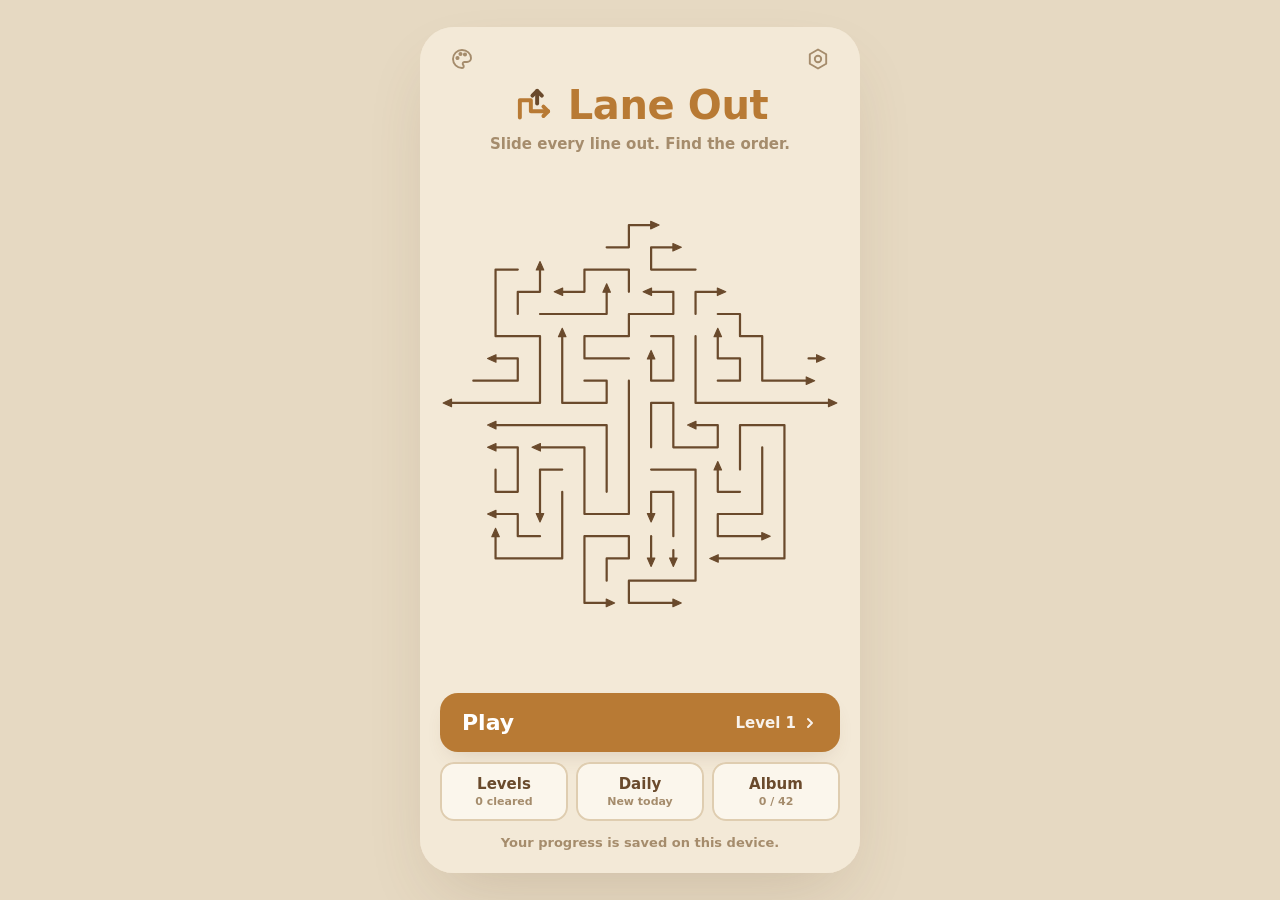
==== commit f0038814: "Merge 0bdf89c7b2c2e89120a3d454a5a60db32cb49edd into 079867d3760d914197739b1e0cb1b2f2bc7d77f0" ====
--- a/index.html
+++ b/index.html
@@ -2,3208 +2,1534 @@
 <html lang="en">
 <head>
   <meta charset="UTF-8" />
-  <meta name="viewport" content="width=device-width, initial-scale=1.0, maximum-scale=1.0, user-scalable=no" />
-  <title>Sugar Scramble Deluxe</title>
-  <link rel="preconnect" href="https://fonts.googleapis.com" />
-  <link rel="preconnect" href="https://fonts.gstatic.com" crossorigin />
-  <link href="https://fonts.googleapis.com/css2?family=Fredoka:wght@500;600;700&display=swap" rel="stylesheet" />
+  <meta name="viewport" content="width=device-width, initial-scale=1.0, maximum-scale=1.0, user-scalable=no, viewport-fit=cover" />
+  <meta name="theme-color" content="#f3e9d7" />
+  <title>Lane Out</title>
   <style>
-    :root {
-      --primary: #00e68a; --primary-glow: rgba(0, 230, 138, 0.4);
-      --gold: #ffbe1a; --gold-glow: rgba(255, 190, 26, 0.45);
-      --pink: #ff2a7a; --cyan: #00f0ff;
-      --glass-surface: rgba(14, 38, 26, 0.65);
-      --glass-dense: rgba(9, 26, 18, 0.92);
-      --glass-border: rgba(255, 255, 255, 0.18);
-      --glass-border-light: rgba(255, 255, 255, 0.35);
-      --danfo-amber: #f9bc08;
-      --display: 'Fredoka', -apple-system, BlinkMacSystemFont, 'Segoe UI', Roboto, sans-serif;
-    }
-    .brand, .hero-text h1, .modal-card h2, #resStars { font-family: var(--display); }
-    @media (prefers-reduced-motion: reduce) { .moves-ring.low, .play-btn, .hero-bus, .road-dash, .danfo-token, .map-node.current .node-circle, .hub-dot { animation: none; } }
-    html { background: #020704; }
-    :root { color-scheme: dark; }
-    * { box-sizing: border-box; margin: 0; padding: 0; user-select: none; -webkit-user-select: none; font-family: -apple-system, BlinkMacSystemFont, 'Segoe UI', Roboto, sans-serif; }
+    :root, [data-skin="paper"] {
+      --page: #e6d9c2;
+      --panel: #f3e9d7;
+      --ink: #6a4a2c;
+      --title: #b87a34;
+      --muted: #a58c6c;
+      --line: #dfcdb0;
+      --accent: #2f86d6;
+      --danger: #d4442f;
+      --btn: #fbf6ec;
+      --shadow: rgba(106, 74, 44, 0.2);
+    }
+    [data-skin="night"] {
+      color-scheme: dark;
+      --page: #0e1116;
+      --panel: #161a21;
+      --ink: #d9d2c5;
+      --title: #e9aa55;
+      --muted: #7d8593;
+      --line: #282e38;
+      --accent: #5aa9ff;
+      --danger: #ff6a55;
+      --btn: #20262f;
+      --shadow: rgba(0, 0, 0, 0.5);
+    }
+    [data-skin="sage"] {
+      --page: #d5e3d8;
+      --panel: #e8f1ea;
+      --ink: #2d4a3c;
+      --title: #3d8a67;
+      --muted: #75978a;
+      --line: #c7dacd;
+      --accent: #d9702c;
+      --danger: #d4442f;
+      --btn: #f5faf6;
+      --shadow: rgba(45, 74, 60, 0.18);
+    }
+
+    * { box-sizing: border-box; -webkit-tap-highlight-color: transparent; user-select: none; -webkit-user-select: none; }
+    html, body { height: 100%; margin: 0; }
     body {
-      background: radial-gradient(circle at 18% 12%, rgba(0, 240, 255, 0.15) 0%, transparent 40%),
-                  radial-gradient(circle at 82% 18%, rgba(255, 42, 122, 0.14) 0%, transparent 45%),
-                  radial-gradient(circle at 50% 80%, rgba(0, 230, 138, 0.18) 0%, transparent 55%),
-                  radial-gradient(circle at 50% 30%, #0d3822 0%, #05140c 60%, #020704 100%);
-      color: #fff; min-height: 100vh; display: flex; flex-direction: column; align-items: center; overflow-x: hidden; padding-bottom: 140px;
-    }
-
-    header {
-      width: 100%; max-width: 1240px; padding: 12px 20px; display: flex; justify-content: space-between; align-items: center;
-      background: rgba(6, 18, 12, 0.97);
-      border-bottom: 1px solid var(--glass-border-light); box-shadow: 0 10px 30px rgba(0,0,0,0.5); position: sticky; top: env(safe-area-inset-top, 0px); z-index: 1000;
-    }
-    .brand { font-size: 20px; font-weight: 900; cursor: pointer; letter-spacing: 0.5px; text-shadow: 0 0 18px var(--primary-glow); }
-    .brand span { color: var(--gold); }
-    .header-nav, .header-pills { display: flex; align-items: center; gap: 8px; }
-    .pill {
-      background: rgba(255, 255, 255, 0.08);
-      border: 1px solid var(--glass-border); padding: 7px 14px; border-radius: 24px; font-size: 13px; font-weight: 800;
-      display: flex; align-items: center; gap: 6px; color: #fff; cursor: pointer; transition: all 0.2s;
-    }
-    .pill:hover { border-color: var(--glass-border-light); transform: translateY(-1px); }
-    .pill.coins { border-color: rgba(255, 190, 26, 0.4); color: var(--gold); }
-    .pill.lives { border-color: rgba(255, 42, 122, 0.4); color: #ff6b9d; }
-
-    .view-screen { display: none; width: 100%; max-width: 1240px; padding: 20px; z-index: 1; flex-direction: column; align-items: center; }
-    .view-screen.active { display: flex !important; }
-    #game-view.active { display: grid !important; }
-
-    /* ---------- LOBBY ---------- */
-    .home-container { width: 100%; max-width: 820px; display: flex; flex-direction: column; gap: 16px; }
-    .hero {
-      position: relative; overflow: hidden; border-radius: 30px; border: 1px solid rgba(255,255,255,0.22);
-      background: linear-gradient(180deg, #ff9a5c 0%, #ff5c8a 38%, #7a3ca8 72%, #2a1a52 100%);
-      box-shadow: 0 6px 0 rgba(0,0,0,0.35), 0 25px 50px rgba(0,0,0,0.55);
-    }
-    .hero-scene { position: relative; height: 150px; }
-    .sun { position: absolute; left: 50%; top: 22px; width: 90px; height: 90px; margin-left: -45px; border-radius: 50%;
-      background: radial-gradient(circle, #fff3b0 0%, #ffd54a 55%, rgba(255,190,26,0) 72%); }
-    .skyline { position: absolute; left: 0; right: 0; bottom: 34px; width: 100%; height: 90px; }
-    .road { position: absolute; left: 0; right: 0; bottom: 0; height: 36px; background: linear-gradient(180deg, #2b2f36, #1b1e23); border-top: 3px solid #4a4f58; overflow: hidden; }
-    .road-dash { position: absolute; left: 0; top: 15px; width: 200%; height: 4px;
-      background: repeating-linear-gradient(90deg, #ffd54a 0 26px, transparent 26px 52px); animation: roadMove 1.2s linear infinite; }
-    @keyframes roadMove { to { transform: translateX(-52px); } }
-    .hero-bus { position: absolute; bottom: 14px; left: 0; font-size: 58px; line-height: 1; filter: drop-shadow(0 6px 6px rgba(0,0,0,0.5));
-      animation: busDrive 11s linear infinite, busBob 0.5s ease-in-out infinite alternate; white-space: nowrap; }
-    @keyframes busDrive { from { left: 105%; } to { left: -35%; } }
-    @keyframes busBob { to { translate: 0 -3px; } }
-    .scene-palm { position: absolute; bottom: 30px; font-size: 44px; filter: drop-shadow(0 4px 4px rgba(0,0,0,0.4)); }
-    .scene-palm.p1 { left: 6%; } .scene-palm.p2 { right: 5%; font-size: 36px; }
-    .hero-body { position: relative; padding: 18px 24px 22px; background: linear-gradient(180deg, rgba(20,10,40,0.2), rgba(8,26,16,0.92) 40%); }
-    .eyebrow { font-size: 11px; font-weight: 900; color: var(--gold); letter-spacing: 1.5px; text-transform: uppercase; }
-    .hero-body h1 { font-family: var(--display); font-size: 30px; font-weight: 700; margin: 2px 0 2px; }
-    .hero-body p { font-size: 13px; color: #c4ecd7; margin-bottom: 12px; }
-    .tour-progress-bar { width: 100%; height: 10px; background: rgba(0, 0, 0, 0.5); border-radius: 8px; margin-bottom: 16px; overflow: hidden; }
-    .tour-progress-fill { height: 100%; width: 2%; background: linear-gradient(90deg, #ff2a7a, var(--gold)); border-radius: 8px; box-shadow: 0 0 10px var(--gold-glow); }
-    .play-btn {
-      display: inline-flex; align-items: center; gap: 10px; border: none; cursor: pointer; font-family: var(--display); font-weight: 700; font-size: 20px; color: #fff;
-      padding: 14px 30px; border-radius: 22px; background: linear-gradient(180deg, #5cff9d 0%, #00c86b 55%, #00a258 100%);
-      box-shadow: 0 6px 0 #006b39, 0 14px 28px rgba(0, 200, 107, 0.45), inset 0 2px 0 rgba(255,255,255,0.5);
-      text-shadow: 0 2px 0 rgba(0,90,45,0.6); animation: breathe 2.2s ease-in-out infinite; transition: transform 0.12s;
-    }
-    .play-btn:active { transform: translateY(4px); box-shadow: 0 2px 0 #006b39; }
-    .play-icon { width: 30px; height: 30px; border-radius: 50%; background: rgba(255,255,255,0.3); display: grid; place-items: center; font-size: 14px; }
-    @keyframes breathe { 50% { transform: scale(1.04); } }
-    .btn-danfo {
-      background: linear-gradient(180deg, #ffd54a 0%, #f9a908 100%); color: #3a2400; font-weight: 900; font-size: 15px;
-      padding: 13px 26px; border-radius: 18px; border: none; cursor: pointer; box-shadow: 0 4px 0 #b36b00, 0 10px 22px rgba(249, 169, 8, 0.35);
-      display: inline-flex; align-items: center; gap: 8px; transition: transform 0.15s;
-    }
-    .btn-danfo:hover { transform: translateY(-2px); }
-
-    .stat-row { display: grid; grid-template-columns: repeat(4, 1fr); gap: 10px; }
-    .stat { background: var(--glass-dense); border: 1px solid var(--glass-border); border-radius: 18px; padding: 10px 8px; display: flex; flex-direction: column; align-items: center; gap: 1px; }
-    .stat-icon { font-size: 20px; }
-    .stat b { font-family: var(--display); font-size: 20px; font-weight: 700; line-height: 1.1; }
-    .stat small { white-space: nowrap; font-size: 10px; font-weight: 800; color: #8fa89b; text-transform: uppercase; letter-spacing: 0.6px; }
-
-    .mode-hub-grid { display: grid; grid-template-columns: repeat(5, 1fr); gap: 12px; }
-    .event-banner { display: flex; align-items: center; gap: 14px; padding: 14px 18px; border-radius: 22px; color: #fff; text-align: left;
-      background: linear-gradient(135deg, var(--c1), var(--c2)); box-shadow: 0 5px 0 rgba(0,0,0,0.35), inset 0 2px 0 rgba(255,255,255,0.3); }
-    .event-banner .ev-icon { font-size: 40px; }
-    .event-banner .ev-kicker { font-size: 10px; font-weight: 900; letter-spacing: 1.4px; opacity: 0.85; }
-    .event-banner .ev-name { font-family: var(--display); font-size: 20px; font-weight: 700; line-height: 1.1; }
-    .event-banner .ev-desc { font-size: 12px; font-weight: 700; opacity: 0.95; }
-    .event-banner .ev-days { margin-left: auto; font-size: 11px; font-weight: 900; background: rgba(0,0,0,0.3); padding: 5px 10px; border-radius: 12px; white-space: nowrap; }
-    .album-set { background: rgba(0,0,0,0.35); border: 1px solid rgba(255,255,255,0.1); border-radius: 18px; padding: 12px; margin-bottom: 12px; text-align: left; }
-    .album-set h3 { display: flex; justify-content: space-between; align-items: center; font-size: 14px; font-weight: 900; margin-bottom: 10px; gap: 8px; }
-    .album-grid { display: grid; grid-template-columns: repeat(3, 1fr); gap: 8px; }
-    .sticker { display: flex; flex-direction: column; align-items: center; gap: 2px; padding: 8px 4px; border-radius: 14px; background: rgba(255,255,255,0.06); font-size: 10px; font-weight: 800; text-align: center; }
-    .sticker .st-e { font-size: 28px; }
-    .sticker.missing { opacity: 0.4; }
-    .sticker.missing .st-e { filter: grayscale(1) brightness(0.4); }
-    .hub-tile {
-      position: relative; border: none; color: #fff; cursor: pointer; border-radius: 22px; padding: 14px 8px 12px;
-      display: flex; flex-direction: column; align-items: center; text-align: center; gap: 2px;
-      background: linear-gradient(180deg, var(--c1), var(--c2)); box-shadow: 0 5px 0 rgba(0,0,0,0.35), 0 12px 24px rgba(0,0,0,0.35), inset 0 2px 0 rgba(255,255,255,0.35);
-      transition: transform 0.15s;
-    }
-    .hub-tile:hover { transform: translateY(-4px) rotate(-1deg); }
-    .hub-tile:active { transform: translateY(3px); box-shadow: 0 2px 0 rgba(0,0,0,0.35); }
-    .hub-tile-icon { font-size: 28px; width: 52px; height: 52px; border-radius: 50%; display: grid; place-items: center; margin-bottom: 4px;
-      background: radial-gradient(circle at 35% 30%, rgba(255,255,255,0.55), rgba(255,255,255,0.12) 60%); box-shadow: inset 0 -3px 6px rgba(0,0,0,0.2); }
-    .hub-tile-title { font-family: var(--display); font-size: 15px; font-weight: 700; text-shadow: 0 2px 0 rgba(0,0,0,0.25); }
-    .hub-tile-sub { font-size: 10px; font-weight: 800; opacity: 0.85; }
-    .hub-dot { position: absolute; top: 8px; right: 10px; min-width: 20px; height: 20px; padding: 0 5px; border-radius: 10px; background: #ff2a2a; border: 2px solid #fff;
-      font-size: 11px; font-weight: 900; display: grid; place-items: center; animation: dotPop 1.4s ease-in-out infinite; }
-    .hub-dot[hidden] { display: none; }
-    @keyframes dotPop { 50% { transform: scale(1.18); } }
-
-    .home-split-row { display: grid; grid-template-columns: 1fr 1fr; gap: 16px; }
-    .home-card { background: linear-gradient(160deg, rgba(255,255,255,0.08), rgba(255,255,255,0.02)), var(--glass-dense); border: 1px solid var(--glass-border); border-radius: 24px; padding: 18px; }
-    .home-card-header { display: flex; justify-content: space-between; align-items: center; font-size: 12px; font-weight: 900; color: var(--gold); letter-spacing: 1px; text-transform: uppercase; margin-bottom: 12px; }
-    .quest-item { background: rgba(0, 0, 0, 0.35); border: 1px solid rgba(255, 255, 255, 0.08); border-radius: 16px; padding: 11px 15px; display: flex; justify-content: space-between; align-items: center; margin-bottom: 8px; }
-
-    /* ---------- MAP ---------- */
-    .map-header-panel {
-      width: 100%; max-width: 650px; border-radius: 24px; padding: 14px 16px; margin-bottom: 12px; display: flex; flex-direction: column; gap: 12px;
-      background: linear-gradient(135deg, var(--map-a, #0e5a6b), var(--map-b, #07303a)); border: 1px solid rgba(255,255,255,0.25);
-      box-shadow: 0 6px 0 rgba(0,0,0,0.3), 0 18px 36px rgba(0,0,0,0.5);
-    }
-    .sector-nav-row { display: flex; justify-content: space-between; align-items: center; gap: 10px; }
-    .round-btn { width: 44px; height: 44px; flex: none; border-radius: 50%; border: 2px solid rgba(255,255,255,0.7); cursor: pointer; color: #3a2400; font-size: 16px; font-weight: 900;
-      background: linear-gradient(180deg, #ffd54a, #f9a908); box-shadow: 0 4px 0 #b36b00; transition: transform 0.12s; }
-    .round-btn:active { transform: translateY(3px); box-shadow: 0 1px 0 #b36b00; }
-    .round-btn:disabled { filter: grayscale(1); opacity: 0.4; cursor: default; }
-    .sector-heading { text-align: center; min-width: 0; }
-    .sector-kicker { font-size: 11px; font-weight: 900; letter-spacing: 1.4px; color: var(--gold); }
-    .sector-heading h2 { font-family: var(--display); font-size: 20px; font-weight: 700; line-height: 1.15; }
-    .sector-region { font-size: 11px; color: rgba(255,255,255,0.75); font-weight: 700; }
-    .map-actions { display: flex; justify-content: space-between; align-items: center; gap: 8px; flex-wrap: wrap; }
-    .sector-btn { background: rgba(0,0,0,0.3); border: 1px solid rgba(255,255,255,0.25); color: #fff; padding: 8px 14px; border-radius: 16px; font-weight: 800; font-size: 12px; cursor: pointer; transition: all 0.2s; }
-    .sector-btn:hover { background: rgba(0,0,0,0.45); border-color: var(--gold); }
-    .saga-scroll-viewport {
-      width: 100%; max-width: 650px; height: max(320px, calc(100vh - 370px)); height: max(320px, calc(100dvh - 370px)); overflow-y: scroll; overflow-x: hidden; border-radius: 30px; position: relative; scrollbar-width: none;
-      border: 1.5px solid rgba(255,255,255,0.25); box-shadow: 0 25px 60px rgba(0,0,0,0.7), inset 0 0 60px rgba(0,0,0,0.45);
-      background: radial-gradient(circle at 20% 15%, rgba(255,255,255,0.08) 0 2px, transparent 3px) 0 0 / 46px 46px,
-                  radial-gradient(circle at 70% 60%, rgba(255,255,255,0.05) 0 3px, transparent 4px) 0 0 / 70px 70px,
-                  linear-gradient(180deg, var(--map-a, #0e5a6b), var(--map-b, #07303a));
-    }
-    .saga-scroll-viewport::-webkit-scrollbar { display: none; }
-    .saga-track-container { position: relative; display: flex; flex-direction: column-reverse; gap: 34px; padding: 70px 20px 110px 20px; }
-    .road-svg { position: absolute; left: 0; top: 0; pointer-events: none; z-index: 0; overflow: visible; }
-    .road-svg path { fill: none; stroke-linecap: round; stroke-linejoin: round; }
-    .road-edge { stroke: rgba(255,255,255,0.18); stroke-width: 38; }
-    .road-base { stroke: #2b2f36; stroke-width: 30; }
-    .road-done { stroke: #ff5c9a; stroke-width: 30; opacity: 0.55; }
-    .road-dash { stroke: #ffd54a; stroke-width: 3; stroke-dasharray: 12 14; }
-    .stage-row { display: flex; align-items: center; position: relative; z-index: 1; min-height: 84px; }
-    .stage-row.pos-0 { justify-content: flex-start; padding-left: 13%; }
-    .stage-row.pos-1 { justify-content: center; }
-    .stage-row.pos-2 { justify-content: flex-end; padding-right: 13%; }
-    .map-deco { position: absolute; top: 50%; transform: translateY(-50%); font-size: 34px; opacity: 0.85; filter: drop-shadow(0 4px 4px rgba(0,0,0,0.4)); pointer-events: none; }
-    .map-node { position: relative; display: flex; flex-direction: column; align-items: center; cursor: pointer; background: none; border: none; color: #fff; padding: 0; transition: transform 0.15s; }
-    .map-node:hover { transform: scale(1.08); }
-    .node-circle {
-      width: 64px; height: 64px; border-radius: 50%; display: grid; place-items: center; font-family: var(--display); font-weight: 700; font-size: 22px;
-      background: radial-gradient(circle at 35% 28%, #ffb3d0 0%, #ff4d8d 45%, #c4004f 100%);
-      border: 3px solid #fff; box-shadow: 0 5px 0 #7a0031, 0 10px 18px rgba(0,0,0,0.45), inset 0 -4px 8px rgba(0,0,0,0.2);
-      text-shadow: 0 2px 0 rgba(0,0,0,0.35);
-    }
-    .map-node.current .node-circle { width: 76px; height: 76px; font-size: 26px; background: radial-gradient(circle at 35% 28%, #fff3b0 0%, #ffc41a 45%, #e08a00 100%); box-shadow: 0 5px 0 #8a5200, 0 0 0 6px rgba(255,213,74,0.35), 0 0 30px var(--gold-glow); color: #5a3500; text-shadow: 0 1px 0 rgba(255,255,255,0.6); animation: breathe 1.6s ease-in-out infinite; }
-    .map-node.boss .node-circle { width: 74px; height: 74px; font-size: 30px; background: radial-gradient(circle at 35% 28%, #ff9a9a 0%, #e0202a 50%, #7a0008 100%); border-color: var(--gold); box-shadow: 0 5px 0 #4a0005, 0 10px 18px rgba(0,0,0,0.5); }
-    .map-node.locked .node-circle { background: radial-gradient(circle at 35% 28%, #7d8a84 0%, #4a5650 55%, #2c3530 100%); border-color: #9aa7a1; color: #c8d2cd; box-shadow: 0 5px 0 #1c2420, 0 8px 14px rgba(0,0,0,0.4); }
-    .map-node.locked { cursor: not-allowed; }
-    .node-lock { position: absolute; right: -4px; bottom: 16px; font-size: 16px; filter: drop-shadow(0 2px 2px rgba(0,0,0,0.6)); }
-    .node-stars { position: absolute; top: -14px; display: flex; gap: 1px; font-size: 15px; z-index: 2; }
-    .node-stars span { color: #3a4640; text-shadow: 0 2px 0 rgba(0,0,0,0.6); }
-    .node-stars span.on { color: var(--gold); text-shadow: 0 2px 0 #8a5200, 0 0 6px var(--gold-glow); }
-    .node-stars span:nth-child(2) { transform: translateY(-5px); }
-    .node-label { margin-top: 8px; background: rgba(0,0,0,0.55); border: 1px solid rgba(255,255,255,0.2); padding: 3px 9px; border-radius: 12px; font-size: 10px; font-weight: 800; white-space: nowrap; }
-    .danfo-token {
-      position: absolute; top: -46px; font-size: 34px; line-height: 1; z-index: 5; white-space: nowrap;
-      filter: drop-shadow(0 5px 4px rgba(0,0,0,0.5)); animation: hop 0.9s ease-in-out infinite;
-    }
-    @keyframes hop { 50% { transform: translateY(-8px); } }
-
-    #game-view { width: 100%; grid-template-columns: 280px auto 280px; gap: 24px; align-items: start; justify-content: center; }
-    .portal-sidebar { display: flex; flex-direction: column; gap: 16px; }
-    .portal-card {
-      background: var(--glass-dense); border: 1px solid var(--glass-border-light); border-radius: 24px; padding: 20px; box-shadow: 0 14px 35px rgba(0,0,0,0.5);
-    }
-    .target-metric-box { background: rgba(0, 0, 0, 0.4); border: 1px solid rgba(255, 255, 255, 0.08); border-radius: 14px; padding: 11px 13px; display: flex; justify-content: space-between; margin-bottom: 8px; font-size: 13px; font-weight: 700; }
-    .game-center-col { display: flex; flex-direction: column; align-items: center; gap: 12px; max-width: 480px; margin: 0 auto; width: 100%; }
-
-    .stage-topbar { width: 100%; display: flex; align-items: center; justify-content: space-between; gap: 10px; }
-    .icon-btn {
-      width: 42px; height: 42px; flex: none; border-radius: 50%; border: 1px solid var(--glass-border); background: var(--glass-dense);
-      color: #fff; font-size: 18px; font-weight: 900; cursor: pointer; display: grid; place-items: center; transition: transform 0.15s, border-color 0.15s;
-    }
-    .icon-btn:hover { transform: scale(1.08); border-color: var(--primary); }
-    .stage-title { display: flex; align-items: center; gap: 8px; min-width: 0; }
-    .lv-badge {
-      flex: none; background: linear-gradient(180deg, #ffd54a, #f9a908); color: #3a2400; font-family: var(--display); font-weight: 700; font-size: 13px;
-      padding: 4px 10px; border-radius: 12px; box-shadow: 0 3px 0 #b36b00, 0 6px 14px rgba(249, 169, 8, 0.35);
-    }
-    .stage-name { font-family: var(--display); font-weight: 600; font-size: 17px; white-space: nowrap; overflow: hidden; text-overflow: ellipsis; }
-
-    .hud-card {
-      width: 100%; display: flex; align-items: center; gap: 16px; padding: 14px 16px; border-radius: 24px;
-      background: linear-gradient(160deg, rgba(255,255,255,0.1), rgba(255,255,255,0.02)), var(--glass-dense);
-      border: 1px solid var(--glass-border); box-shadow: 0 14px 30px rgba(0,0,0,0.45), inset 0 1px 0 rgba(255,255,255,0.12);
-    }
-    .moves-ring {
-      flex: none; width: 76px; height: 76px; border-radius: 50%; display: flex; flex-direction: column; align-items: center; justify-content: center;
-      background: radial-gradient(circle at 35% 30%, #ff5c9a, #e0005a 70%); box-shadow: 0 5px 0 #8c0038, 0 10px 22px rgba(255, 42, 122, 0.45), inset 0 2px 6px rgba(255,255,255,0.35);
-      border: 3px solid rgba(255,255,255,0.85);
-    }
-    .moves-num { font-family: var(--display); font-weight: 700; font-size: 28px; line-height: 1; }
-    .moves-label { font-size: 9px; font-weight: 900; letter-spacing: 1.2px; opacity: 0.9; margin-top: 2px; }
-    .moves-ring.low { animation: pulse 0.8s ease-in-out infinite; }
-    @keyframes pulse { 50% { transform: scale(1.08); box-shadow: 0 5px 0 #8c0038, 0 0 30px rgba(255, 42, 122, 0.9); } }
-    .hud-main { flex: 1; min-width: 0; display: flex; flex-direction: column; gap: 8px; }
-    .score-row { display: flex; justify-content: space-between; align-items: baseline; gap: 8px; }
-    .score-num { font-family: var(--display); font-weight: 700; font-size: 26px; line-height: 1; }
-    .target-txt { font-size: 12px; font-weight: 800; color: var(--gold); white-space: nowrap; }
-    .progress-track { position: relative; width: 100%; height: 12px; background: rgba(0, 0, 0, 0.5); border-radius: 10px; box-shadow: inset 0 2px 4px rgba(0,0,0,0.5); }
-    .progress-fill { height: 100%; width: 0%; background: linear-gradient(90deg, #ff2a7a, #ffbe1a); border-radius: 10px; transition: width 0.3s ease; box-shadow: 0 0 12px rgba(255, 190, 26, 0.5); }
-    .star-mark {
-      position: absolute; top: 50%; transform: translate(-50%, -50%); font-size: 20px; line-height: 1; color: #3d4a42;
-      text-shadow: 0 0 0 transparent, 0 1px 2px rgba(0,0,0,0.8); transition: color 0.2s, transform 0.2s;
-    }
-    .star-mark.lit { color: var(--gold); transform: translate(-50%, -50%) scale(1.2); text-shadow: 0 0 10px var(--gold-glow); }
-    .obj-chips { display: flex; flex-wrap: wrap; gap: 6px; }
-    .chip {
-      display: inline-flex; align-items: center; gap: 6px; padding: 4px 10px 4px 5px; border-radius: 14px; font-size: 12px; font-weight: 900;
-      background: rgba(0,0,0,0.4); border: 1px solid rgba(255,255,255,0.1);
-    }
-    .chip.done { border-color: var(--primary); color: var(--primary); }
-    .chip-swatch { width: 16px; height: 16px; border-radius: 5px; display: inline-block; }
-    .chip-swatch.jelly { background: linear-gradient(135deg, #7affbe, #00b86b); box-shadow: inset 0 1px 2px rgba(255,255,255,0.6); }
-    .chip-swatch.choc { background: linear-gradient(135deg, #a0643a, #5a3218); }
-    .chip-swatch.boss { background: linear-gradient(135deg, #ff7aa8, #d10050); }
-    .chip-swatch.score { background: linear-gradient(135deg, #ffe07a, #f9a908); }
-    .chip-swatch.ing { background: none; font-size: 14px; line-height: 16px; text-align: center; }
-
-    #bossBarContainer { display: none; width: 100%; background: linear-gradient(90deg, rgba(80,0,30,0.7), rgba(0,0,0,0.6)); border: 1.5px solid var(--pink); border-radius: 16px; padding: 8px 14px; }
-    #bossBarContainer { position: relative; padding-left: 64px !important; }
-    .boss-face { position: absolute; left: 8px; top: 50%; transform: translateY(-50%); font-size: 40px; line-height: 1; filter: drop-shadow(0 3px 3px rgba(0,0,0,0.6)); animation: bossIdle 1.6s ease-in-out infinite; }
-    .boss-face.attack { animation: bossAttack 0.7s ease-in-out; }
-    .boss-face.hurt { animation: bossHurt 0.35s ease-in-out; }
-    @keyframes bossIdle { 50% { transform: translateY(-58%) rotate(-4deg); } }
-    @keyframes bossAttack { 30% { transform: translateY(-50%) scale(1.6) rotate(-12deg); } 60% { transform: translateY(-50%) scale(1.4) rotate(12deg); } }
-    @keyframes bossHurt { 50% { transform: translateY(-50%) translateX(-6px) scale(0.85); filter: brightness(2) drop-shadow(0 0 8px #fff); } }
-    .boss-head { display: flex; justify-content: space-between; font-size: 11px; font-weight: 900; color: #ffd0e0; }
-    .boss-track { width: 100%; height: 10px; background: #260010; border-radius: 7px; overflow: hidden; margin-top: 5px; }
-    .boss-fill { height: 100%; width: 100%; background: linear-gradient(90deg, #ff0055, #ff7700); transition: width 0.3s ease; }
-
-    #canvas-box {
-      position: relative; width: min(460px, 100%); aspect-ratio: 1; padding: 8px; border-radius: 30px;
-      background: linear-gradient(135deg, #ff5c9a, #ffbe1a 35%, #00e68a 70%, #00b4ff);
-      box-shadow: 0 6px 0 rgba(0,0,0,0.35), 0 25px 60px rgba(0,0,0,0.7);
-    }
-    #canvas-box::before {
-      content: ""; position: absolute; inset: 8px; border-radius: 23px;
-      background: radial-gradient(circle at 50% 35%, #174a31, #082417 75%); box-shadow: inset 0 4px 18px rgba(0,0,0,0.6);
-    }
-    canvas { position: relative; display: block; width: 100%; height: 100%; border-radius: 23px; cursor: pointer; touch-action: none; }
-    #gameBanner {
-      position: absolute; top: 50%; left: 50%; transform: translate(-50%, -50%) scale(0.5); font-family: var(--display); font-size: 36px; font-weight: 700; color: #fff;
-      -webkit-text-stroke: 1.5px #b3005a; text-shadow: 0 4px 0 #b3005a, 0 0 30px var(--gold-glow); pointer-events: none; opacity: 0;
-      transition: all 0.25s cubic-bezier(0.18, 0.89, 0.32, 1.28); z-index: 50; white-space: nowrap; text-align: center;
-    }
-
-    .tut-text { position: absolute; left: 50%; top: 14px; transform: translateX(-50%); width: calc(100% - 40px); z-index: 60; pointer-events: none;
-      background: rgba(255,255,255,0.95); color: #2a1440; font-weight: 800; font-size: 14px; line-height: 1.35; text-align: center;
-      padding: 10px 14px; border-radius: 16px; box-shadow: 0 6px 0 rgba(0,0,0,0.25), 0 12px 24px rgba(0,0,0,0.35); animation: tutIn 0.3s ease-out; }
-    .tut-hand { position: absolute; z-index: 61; font-size: 44px; line-height: 1; pointer-events: none; transform: translate(-20%, -10%);
-      filter: drop-shadow(0 4px 4px rgba(0,0,0,0.5)); animation: tutSwipe 1.6s ease-in-out infinite; left: var(--x1); top: var(--y1); }
-    @keyframes tutSwipe { 0%, 15% { left: var(--x1); top: var(--y1); } 55%, 75% { left: var(--x2); top: var(--y2); } 100% { left: var(--x1); top: var(--y1); } }
-    .tut-text.bottom { top: auto; bottom: 14px; }
-    @keyframes tutIn { from { opacity: 0; transform: translateX(-50%) translateY(-8px); } }
-    .booster-dock { display: grid; grid-template-columns: repeat(4, minmax(0, 1fr)); gap: 10px; width: 100%; max-width: 460px; }
-    .booster-btn {
-      position: relative; display: flex; flex-direction: column; align-items: center; gap: 4px; padding: 8px 4px 7px; border-radius: 20px; cursor: pointer;
-      background: linear-gradient(180deg, rgba(255,255,255,0.12), rgba(255,255,255,0.03)), var(--glass-dense); color: #fff;
-      border: 1px solid var(--glass-border); box-shadow: 0 4px 0 rgba(0,0,0,0.4); transition: transform 0.15s, box-shadow 0.15s;
-    }
-    .booster-btn:hover { transform: translateY(-2px); }
-    .booster-btn:active { transform: translateY(2px); box-shadow: 0 2px 0 rgba(0,0,0,0.4); }
-    .booster-btn.active { background: linear-gradient(180deg, #ffd54a, #f9a908); color: #3a2400; border-color: #fff; box-shadow: 0 4px 0 #b36b00, 0 0 24px var(--gold-glow); }
-    .booster-icon { font-size: 24px; width: 44px; height: 44px; border-radius: 50%; display: grid; place-items: center; background: rgba(0,0,0,0.3); }
-    .booster-name { font-weight: 900; font-size: 11px; white-space: nowrap; }
-    .booster-count {
-      position: absolute; top: -6px; right: -6px; min-width: 24px; height: 24px; padding: 0 6px; border-radius: 12px; display: grid; place-items: center;
-      background: var(--pink); color: #fff; font-size: 12px; font-weight: 900; border: 2px solid #fff;
-    }
-    .booster-hint { min-height: 18px; font-size: 12px; font-weight: 800; color: var(--gold); text-align: center; }
-    .dock-btn {
-      background: var(--glass-dense); border: 1px solid var(--glass-border); border-radius: 18px; padding: 10px 18px; color: #fff; font-size: 12px; font-weight: 800; display: flex; align-items: center; gap: 8px; cursor: pointer; transition: all 0.2s ease;
-    }
-    body.in-game .bottom-nav { display: none; }
-    body.in-game { padding-bottom: 24px; }
-    .music-icon.off { opacity: 0.4; text-decoration: line-through; }
-
-    .bottom-nav {
-      position: fixed; bottom: calc(24px + env(safe-area-inset-bottom, 0px)); left: 50%; transform: translateX(-50%); width: calc(100% - 32px); max-width: 540px;
-      background: rgba(8, 26, 16, 0.94);
-      border: 1.5px solid var(--glass-border-light); border-radius: 32px; display: flex; justify-content: space-around; align-items: center;
-      padding: 10px 14px; z-index: 999999; box-shadow: 0 20px 50px rgba(0, 0, 0, 0.85);
-    }
-    .nav-pill {
-      background: rgba(255, 255, 255, 0.08); border: 1px solid var(--glass-border); border-radius: 22px; padding: 9px 16px; display: flex; align-items: center; gap: 6px; color: #b8e2cd; font-size: 13px; font-weight: 800; cursor: pointer; transition: all 0.2s;
-    }
-    .nav-pill:hover { background: rgba(255, 255, 255, 0.2); border-color: var(--primary); color: #fff; transform: translateY(-2px); }
-    .nav-pill.active {
-      background: linear-gradient(135deg, rgba(0, 230, 138, 0.4) 0%, rgba(0, 135, 81, 0.7) 100%); border-color: var(--primary); color: #fff; box-shadow: 0 0 18px var(--primary-glow);
-    }
-
-    .modal-overlay {
-      position: fixed; inset: 0; background: rgba(2, 8, 4, 0.85);
-      display: none; align-items: center; justify-content: center; z-index: 1000000;
-    }
-    .modal-overlay.active { display: flex !important; }
-    .modal-overlay.active .modal-card { animation: popIn 0.3s cubic-bezier(0.18, 0.89, 0.32, 1.28); }
-    @keyframes popIn { from { transform: scale(0.85); opacity: 0; } }
-    #resStars { font-size: 52px !important; letter-spacing: 8px; min-height: 64px; }
-    .rs-star { display: inline-block; color: #33413a; text-shadow: 0 3px 0 rgba(0,0,0,0.5); }
-    .rs-star.on { color: var(--gold); text-shadow: 0 3px 0 #b36b00, 0 0 24px var(--gold-glow); animation: starPop 0.5s cubic-bezier(0.18, 0.89, 0.32, 1.5) both; }
-    .rs-star:nth-child(2) { font-size: 1.25em; transform: translateY(-8px); }
-    .rs-star:nth-child(2).on { animation-name: starPopMid; }
-    @keyframes starPop { from { transform: scale(0) rotate(-40deg); opacity: 0; } }
-    @keyframes starPopMid { from { transform: translateY(-8px) scale(0) rotate(-40deg); opacity: 0; } to { transform: translateY(-8px); } }
-    #confetti { position: fixed; inset: 0; width: 100%; height: 100%; pointer-events: none; z-index: 1000001; }
-    .modal-card {
-      background: rgba(10, 32, 21, 0.94); border: 1.5px solid var(--glass-border-light); border-radius: 28px; padding: 24px; width: 90%; max-width: 440px; text-align: center; box-shadow: 0 30px 80px rgba(0,0,0,0.9); max-height: 85vh; overflow-y: auto;
-    }
-    .btn-action {
-      background: linear-gradient(180deg, #00ff9d 0%, #008751 100%); border: none; color: #03140a; font-weight: 900; font-size: 15px; padding: 13px 26px; border-radius: 18px; cursor: pointer; width: 100%; box-shadow: 0 10px 30px var(--primary-glow);
-    }
-    .shop-item { background: rgba(0, 0, 0, 0.4); border: 1px solid var(--glass-border); border-radius: 18px; padding: 13px 18px; display: flex; justify-content: space-between; align-items: center; margin-bottom: 11px; }
-    .shop-btn { background: linear-gradient(180deg, #ffd043 0%, var(--danfo-amber) 100%); color: #000; font-weight: 900; font-size: 12px; padding: 9px 15px; border-radius: 14px; border: none; cursor: pointer; }
-    .wheel-container { position: relative; width: 260px; height: 260px; margin: 12px auto 16px auto; }
-    .wheel-pointer { position: absolute; top: -14px; left: 50%; transform: translateX(-50%); width: 0; height: 0; border-left: 13px solid transparent; border-right: 13px solid transparent; border-top: 24px solid var(--gold); z-index: 10; }
-    #wheelCanvas { width: 260px; height: 260px; border-radius: 50%; }
-    .garage-grid { display: grid; grid-template-columns: 1fr 1fr; gap: 11px; margin: 12px 0; }
-    .garage-card { background: rgba(0,0,0,0.4); border: 1px solid var(--glass-border); border-radius: 18px; padding: 12px; display: flex; flex-direction: column; align-items: center; gap: 6px; }
-    .garage-card.equipped { border-color: var(--gold); background: rgba(255, 190, 26, 0.15); box-shadow: 0 0 18px var(--gold-glow); }
-    .scrapbook-grid { display: flex; flex-direction: column; gap: 11px; margin: 14px 0; }
-    .postcard-item { background: rgba(0,0,0,0.4); border: 1px solid var(--glass-border); border-radius: 18px; padding: 13px; text-align: left; display: flex; align-items: center; gap: 14px; }
-    .postcard-item.locked { opacity: 0.5; filter: grayscale(1); }
-
-    .streak-grid { display: grid; grid-template-columns: repeat(4, 1fr); gap: 8px; margin: 14px 0; }
-    .streak-tile { background: rgba(0,0,0,0.4); border: 1px solid var(--glass-border); border-radius: 14px; padding: 10px 4px; display: flex; flex-direction: column; align-items: center; gap: 4px; font-size: 11px; font-weight: 800; }
-    .streak-tile.claimed { border-color: var(--primary); background: rgba(0,230,138,0.15); }
-    .streak-tile.active { border-color: var(--gold); box-shadow: 0 0 14px var(--gold-glow); }
-    .trophy-item { background: rgba(0,0,0,0.4); border: 1px solid var(--glass-border); border-radius: 16px; padding: 10px 14px; display: flex; justify-content: space-between; align-items: center; margin-bottom: 8px; }
-
-    #toast {
-      position: fixed; left: 50%; top: 80px; transform: translate(-50%, -20px); background: rgba(10, 32, 21, 0.96); border: 1.5px solid var(--gold);
-      color: #fff; font-weight: 800; font-size: 14px; padding: 12px 20px; border-radius: 18px; box-shadow: 0 15px 40px rgba(0,0,0,0.7);
-      z-index: 2000000; opacity: 0; pointer-events: none; transition: all 0.25s ease; max-width: calc(100% - 32px); text-align: center;
-    }
-    #toast.show { opacity: 1; transform: translate(-50%, 0); }
-    .btn-action:disabled, .shop-btn:disabled { opacity: 0.5; cursor: not-allowed; }
-    #resActions { display: flex; flex-direction: column; gap: 10px; }
-    .menu-stack { display: flex; flex-direction: column; gap: 10px; }
-    .intro-lv { display: inline-block; font-family: var(--display); font-weight: 700; font-size: 14px; letter-spacing: 1px; color: #3a2400;
-      background: linear-gradient(180deg, #ffd54a, #f9a908); padding: 4px 14px; border-radius: 12px; box-shadow: 0 3px 0 #b36b00; margin-bottom: 8px; }
-    .intro-stars { color: var(--gold); font-size: 13px; font-weight: 800; margin: 2px 0 12px; }
-    .intro-goal { background: rgba(0,0,0,0.35); border: 1px solid rgba(255,255,255,0.1); border-radius: 16px; padding: 10px; margin-bottom: 10px; }
-    .intro-goal small, .preboost-title { display: block; font-size: 10px; font-weight: 900; letter-spacing: 1.4px; color: #8fa89b; }
-    .intro-goal span { font-family: var(--display); font-size: 20px; font-weight: 700; }
-    .intro-stats { display: grid; grid-template-columns: 1fr 1fr; gap: 10px; margin-bottom: 12px; }
-    .intro-stats div { background: rgba(0,0,0,0.35); border-radius: 16px; padding: 8px; display: flex; flex-direction: column; }
-    .intro-stats b { font-family: var(--display); font-size: 24px; }
-    .intro-stats small { font-size: 11px; font-weight: 800; color: #8fa89b; }
-    .intro-tip { background: rgba(255,190,26,0.12); border: 1px solid rgba(255,190,26,0.45); border-radius: 16px; padding: 10px 12px; margin-bottom: 12px; text-align: left; font-size: 13px; line-height: 1.4; }
-    .intro-tip strong { color: var(--gold); }
-    .preboost-row { display: grid; grid-template-columns: 1fr 1fr; gap: 10px; margin: 8px 0 14px; }
-    .preboost { position: relative; display: flex; align-items: center; gap: 8px; padding: 10px; border-radius: 16px; cursor: pointer; color: #fff; font-weight: 800; font-size: 12px;
-      background: rgba(0,0,0,0.35); border: 2px solid rgba(255,255,255,0.12); }
-    .preboost.on { border-color: var(--gold); background: rgba(255,190,26,0.18); box-shadow: 0 0 16px var(--gold-glow); }
-    .preboost .pb-icon { font-size: 24px; }
-    .preboost b { position: absolute; top: -8px; right: -6px; min-width: 22px; height: 22px; border-radius: 11px; background: var(--pink); border: 2px solid #fff; display: grid; place-items: center; font-size: 11px; }
-    .menu-row { display: grid; grid-template-columns: 1fr 1fr; gap: 10px; }
-    .menu-row .dock-btn { justify-content: center; }
-    .settings-card { text-align: left; }
-    .set-row { display: flex; align-items: center; justify-content: space-between; gap: 12px; padding: 12px 4px; border-bottom: 1px solid rgba(255,255,255,0.08); font-weight: 800; font-size: 14px; cursor: pointer; }
-    .set-row small { display: block; font-size: 11px; font-weight: 600; color: #8fa89b; }
-    .set-row input[type=range] { width: 45%; accent-color: var(--gold); }
-    .set-row input[type=checkbox] { width: 22px; height: 22px; accent-color: var(--primary); }
-    .danger-btn { width: 100%; justify-content: center; margin-top: 14px; border-color: rgba(255,80,80,0.5); color: #ff9a9a; }
-    .danger-btn.armed { background: #8c0018; color: #fff; border-color: #ff6b6b; }
-    button:focus-visible, input:focus-visible { outline: 3px solid var(--gold); outline-offset: 2px; }
-    .quest-item .shop-btn { padding: 6px 11px; font-size: 11px; }
-
-    @media (max-width: 1060px) {
-      #game-view.active { display: flex !important; flex-direction: column; align-items: center; padding: 12px; }
-      .portal-sidebar, .header-nav { display: none; }
-      .mode-hub-grid { grid-template-columns: 1fr 1fr; }
-      .event-banner .ev-days { display: none; }
-      .home-split-row { grid-template-columns: 1fr; }
-    }
-    @media (max-width: 560px) {
-      header { padding: 10px 12px; }
-      .brand { font-size: 16px; }
-      .header-pills { gap: 4px; }
-      .header-pills .pill { padding: 6px 9px; font-size: 12px; }
-      .nav-pill { padding: 9px 12px; }
-      .nav-pill span:last-child { display: none; }
-      .hero-banner-card { padding: 18px; }
-      .hero-danfo-art { display: none; }
-    }
+      font-family: ui-rounded, 'SF Pro Rounded', 'Nunito', system-ui, -apple-system, 'Segoe UI', sans-serif;
+      background: var(--page);
+      color: var(--ink);
+      display: flex; align-items: center; justify-content: center;
+      overflow: hidden;
+      transition: background .3s;
+    }
+    button { font: inherit; color: inherit; border: 0; background: none; cursor: pointer; padding: 0; }
+    button:focus-visible { outline: 3px solid var(--accent); outline-offset: 2px; }
+
+    .app {
+      position: relative;
+      width: 100%; max-width: 440px;
+      height: 100%; max-height: 920px;
+      background: var(--panel);
+      display: flex; flex-direction: column;
+      overflow: hidden;
+      padding-top: env(safe-area-inset-top);
+      padding-bottom: env(safe-area-inset-bottom);
+      transition: background .3s;
+    }
+    @media (min-width: 520px) {
+      .app { border-radius: 34px; height: 94%; box-shadow: 0 30px 70px -20px var(--shadow); }
+    }
+
+    .bar { display: grid; grid-template-columns: 44px 1fr 44px 44px; align-items: center; gap: 2px; padding: 12px 4px 8px; margin: 0 10px; border-bottom: 2px solid var(--line); }
+    .bar h1 { margin: 0; text-align: center; font-size: 24px; font-weight: 800; color: var(--title); white-space: nowrap; overflow: hidden; text-overflow: ellipsis; }
+    .ico { width: 44px; height: 44px; display: grid; place-items: center; border-radius: 14px; color: var(--muted); }
+    .ico:active { transform: scale(.92); }
+    .ico svg { width: 24px; height: 24px; }
+
+    .status { display: flex; align-items: center; justify-content: space-between; padding: 14px 24px 0; min-height: 40px; }
+    .drops { display: flex; gap: 7px; }
+    .drop { width: 19px; height: 26px; transition: transform .3s, opacity .3s; }
+    .drop.lost { opacity: .25; transform: scale(.82); filter: grayscale(1); }
+    .drop.shake { animation: shake .45s; }
+    @keyframes shake { 0%,100% { transform: translateX(0); } 20% { transform: translateX(-5px); } 60% { transform: translateX(5px); } }
+    .left { font-size: 13px; font-weight: 800; color: var(--muted); font-variant-numeric: tabular-nums; }
+
+    .stage { position: relative; flex: 1; min-height: 0; }
+    canvas { display: block; width: 100%; height: 100%; touch-action: none; }
+    .toast {
+      position: absolute; left: 50%; top: 6px; transform: translate(-50%, -6px); opacity: 0; max-width: calc(100% - 32px);
+      background: var(--ink); color: var(--panel); font-weight: 800; font-size: 13px; padding: 9px 15px; border-radius: 999px;
+      pointer-events: none; transition: opacity .25s, transform .25s; text-align: center; z-index: 5;
+    }
+    .toast.show { opacity: 1; transform: translate(-50%, 0); }
+
+    .tools { display: flex; justify-content: center; gap: 30px; padding: 6px 0 22px; }
+    .tool {
+      position: relative; width: 60px; height: 60px; border-radius: 50%;
+      background: var(--btn); color: var(--ink);
+      box-shadow: 0 6px 16px -6px var(--shadow), inset 0 0 0 2px var(--line);
+      display: grid; place-items: center; transition: transform .12s;
+    }
+    .tool:active { transform: scale(.92); }
+    .tool svg { width: 27px; height: 27px; }
+    .tool.on { color: var(--accent); box-shadow: 0 6px 16px -6px var(--shadow), inset 0 0 0 2px var(--accent); }
+    .badge {
+      position: absolute; top: -3px; right: -3px; min-width: 22px; height: 22px; padding: 0 6px;
+      border-radius: 11px; background: var(--danger); color: #fff; font-size: 12px; font-weight: 900;
+      display: grid; place-items: center; border: 2px solid var(--panel);
+    }
+    .badge.zero { background: var(--muted); }
+
+    /* Overlays */
+    .veil { position: absolute; inset: 0; z-index: 30; display: none; align-items: center; justify-content: center; padding: 24px; background: color-mix(in srgb, var(--page) 55%, transparent); backdrop-filter: blur(4px); -webkit-backdrop-filter: blur(4px); }
+    .veil.show { display: flex; }
+    .sheet {
+      width: 100%; max-height: 100%; overflow: auto; background: var(--panel); border-radius: 28px; padding: 28px 22px 20px; text-align: center;
+      box-shadow: 0 30px 60px -20px var(--shadow), inset 0 0 0 2px var(--line);
+      animation: pop .3s cubic-bezier(.3,1.4,.6,1);
+    }
+    @media (prefers-reduced-motion: reduce) { .sheet { animation: none; } }
+    @keyframes pop { from { transform: scale(.88); opacity: 0; } to { transform: scale(1); opacity: 1; } }
+    .sheet h2 { margin: 0; font-size: 32px; font-weight: 900; color: var(--title); text-wrap: balance; }
+    .sheet p { margin: 8px 0 0; color: var(--muted); font-weight: 700; font-size: 15px; line-height: 1.45; }
+    .cta { margin-top: 22px; width: 100%; padding: 16px; border-radius: 16px; background: var(--title); color: #fff; font-size: 18px; font-weight: 900; box-shadow: 0 8px 18px -8px var(--shadow); }
+    .cta:active { transform: scale(.97); }
+    .row2 { display: grid; grid-template-columns: 1fr 1fr; gap: 10px; margin-top: 10px; }
+    .cta2 { padding: 13px 8px; border-radius: 14px; background: var(--btn); box-shadow: inset 0 0 0 2px var(--line); font-weight: 900; font-size: 15px; color: var(--ink); }
+    .cta2 small { display: block; font-size: 11px; color: var(--muted); font-weight: 800; margin-top: 2px; }
+    .cta.alt { background: transparent; color: var(--muted); box-shadow: none; margin-top: 6px; padding: 10px; font-size: 15px; }
+    .menu-level { font-size: 16px; color: var(--muted); font-weight: 800; margin-top: 6px; }
+    .result-drops { display: flex; justify-content: center; gap: 10px; margin: 14px 0 4px; }
+    .result-drops .drop { width: 30px; height: 40px; }
+    .reveal { font-size: 64px; line-height: 1; margin: 0 0 6px; }
+    .opt { display: flex; justify-content: space-between; align-items: center; padding: 10px 4px; border-bottom: 2px solid var(--line); font-weight: 800; text-align: left; gap: 12px; }
+    .opt:last-of-type { border-bottom: 0; }
+    .switch { flex: none; width: 50px; height: 30px; border-radius: 15px; background: var(--line); position: relative; transition: background .2s; }
+    .switch::after { content: ''; position: absolute; top: 3px; left: 3px; width: 24px; height: 24px; border-radius: 50%; background: #fff; transition: transform .2s; box-shadow: 0 1px 3px rgba(0,0,0,.25); }
+    .switch.on { background: var(--accent); }
+    .switch.on::after { transform: translateX(20px); }
+
+    .row3 { display: grid; grid-template-columns: repeat(3, 1fr); gap: 8px; margin-top: 10px; }
+    .album { display: grid; grid-template-columns: repeat(4, 1fr); gap: 8px; margin-top: 14px; max-height: 55vh; overflow: auto; padding: 2px; }
+    .pic { aspect-ratio: 1; border-radius: 14px; background: var(--btn); box-shadow: inset 0 0 0 2px var(--line);
+      display: flex; flex-direction: column; align-items: center; justify-content: center; gap: 2px; min-width: 0; }
+    .pic span { font-size: 30px; line-height: 1; }
+    .pic small { font-size: 10px; font-weight: 800; color: var(--muted); max-width: 100%; overflow: hidden; text-overflow: ellipsis; white-space: nowrap; padding: 0 4px; }
+    .pic.locked span { filter: brightness(0); opacity: .16; }
+    .pic:disabled { cursor: default; }
+    .pic .dots { font-size: 9px; color: #3b8fd9; min-height: 10px; }
+
+    /* Home */
+    .home { position: absolute; inset: 0; z-index: 25; display: none; flex-direction: column; background: var(--panel);
+      padding: calc(env(safe-area-inset-top) + 10px) 20px calc(env(safe-area-inset-bottom) + 20px); }
+    .home.show { display: flex; }
+    .home-top { display: flex; justify-content: space-between; }
+    .brand { display: flex; align-items: center; gap: 12px; justify-content: center; margin-top: 2px; }
+    .brand h1 { margin: 0; font-size: 40px; line-height: 1; font-weight: 900; color: var(--title); letter-spacing: -.01em; }
+    .tagline { margin: 8px 0 0; text-align: center; color: var(--muted); font-weight: 800; font-size: 15px; }
+    .demo { position: relative; flex: 1; min-height: 120px; margin: 10px -4px; }
+    .demo canvas { pointer-events: none; }
+    .demo-name { position: absolute; left: 0; right: 0; bottom: 0; text-align: center; font-size: 12px; font-weight: 800; color: var(--muted); letter-spacing: .08em; text-transform: uppercase; }
+    .play { width: 100%; display: flex; align-items: center; justify-content: space-between; padding: 17px 22px; border-radius: 18px;
+      background: var(--title); color: #fff; box-shadow: 0 10px 22px -10px var(--shadow); }
+    .play:active { transform: scale(.98); }
+    .play b { font-size: 22px; font-weight: 900; }
+    .play span { font-size: 15px; font-weight: 800; opacity: .9; display: flex; align-items: center; gap: 6px; }
+    .stats { margin-top: 14px; text-align: center; font-size: 13px; font-weight: 800; color: var(--muted); min-height: 18px; }
+
+    .levels { display: grid; grid-template-columns: repeat(5, 1fr); gap: 8px; margin-top: 14px; max-height: 52vh; overflow: auto; padding: 2px; }
+    .lv { aspect-ratio: 1; border-radius: 14px; background: var(--btn); box-shadow: inset 0 0 0 2px var(--line); font-weight: 900; font-size: 16px; display: flex; flex-direction: column; align-items: center; justify-content: center; gap: 2px; font-variant-numeric: tabular-nums; }
+    .lv small { font-size: 9px; letter-spacing: -1px; color: #3b8fd9; min-height: 10px; }
+    .lv.cur { background: var(--title); color: #fff; box-shadow: none; }
+    .lv.cur small { color: #fff; }
+    .lv:disabled { opacity: .35; cursor: default; }
   </style>
 </head>
 <body>
-
-  <header>
-    <div class="brand" onclick="navigate('home-view')">
-      🍬 SUGAR <span>SCRAMBLE</span>
+<div class="app" id="app">
+  <div class="bar">
+    <button class="ico" id="homeBtn" aria-label="Menu">
+      <svg viewBox="0 0 24 24" fill="none" stroke="currentColor" stroke-width="2.2" stroke-linecap="round" stroke-linejoin="round"><path d="M19 12H5M11 6l-6 6 6 6"/></svg>
+    </button>
+    <h1 id="levelTitle">Level 1</h1>
+    <button class="ico" id="themeBtn" aria-label="Change theme">
+      <svg viewBox="0 0 24 24" fill="none" stroke="currentColor" stroke-width="1.9" stroke-linecap="round" stroke-linejoin="round"><path d="M12 3a9 9 0 1 0 0 18c1.1 0 1.7-.9 1.7-1.8 0-.5-.2-.9-.5-1.2-.3-.3-.5-.8-.5-1.2 0-1 .8-1.8 1.8-1.8H17a4 4 0 0 0 4-4c0-4.4-4-8-9-8z"/><circle cx="7.5" cy="11" r="1.1" fill="currentColor"/><circle cx="10.5" cy="7" r="1.1" fill="currentColor"/><circle cx="15" cy="7.5" r="1.1" fill="currentColor"/></svg>
+    </button>
+    <button class="ico" id="settingsBtn" aria-label="Settings">
+      <svg viewBox="0 0 24 24" fill="none" stroke="currentColor" stroke-width="1.9" stroke-linecap="round" stroke-linejoin="round"><path d="M12 2.5l8.2 4.75v9.5L12 21.5l-8.2-4.75v-9.5z"/><circle cx="12" cy="12" r="3.2"/></svg>
+    </button>
+  </div>
+
+  <div class="status">
+    <div class="drops" id="drops"></div>
+    <div class="left" id="leftCount"></div>
+  </div>
+
+  <div class="stage" id="stage"><canvas id="cv"></canvas><div class="toast" id="toast"></div></div>
+
+  <div class="tools">
+    <button class="tool" id="gridBtn" aria-label="Toggle grid">
+      <svg viewBox="0 0 24 24" fill="none" stroke="currentColor" stroke-width="1.9" stroke-linejoin="round"><rect x="3.5" y="3.5" width="17" height="17" rx="3"/><path d="M9.2 3.5v17M14.8 3.5v17M3.5 9.2h17M3.5 14.8h17"/></svg>
+    </button>
+    <button class="tool" id="undoBtn" aria-label="Undo last bump">
+      <svg viewBox="0 0 24 24" fill="none" stroke="currentColor" stroke-width="1.9" stroke-linecap="round" stroke-linejoin="round"><path d="M9 14L4 9l5-5"/><path d="M4 9h10.5a5.5 5.5 0 0 1 0 11H11"/></svg>
+      <span class="badge" id="undoBadge">1</span>
+    </button>
+    <button class="tool" id="hintBtn" aria-label="Hint">
+      <svg viewBox="0 0 24 24" fill="none" stroke="currentColor" stroke-width="1.9" stroke-linecap="round" stroke-linejoin="round"><path d="M9 18h6M10 21h4M12 3a6 6 0 0 0-3.6 10.8c.7.5 1.1 1.3 1.1 2.2h5c0-.9.4-1.7 1.1-2.2A6 6 0 0 0 12 3z"/><path d="M10 10.5l1 1.5 1-1.5 1 1.5 1-1.5"/></svg>
+      <span class="badge" id="hintBadge">3</span>
+    </button>
+  </div>
+
+  <!-- Home -->
+  <section class="home show" id="home" aria-label="Home">
+    <div class="home-top">
+      <button class="ico" id="homeTheme" aria-label="Change theme">
+        <svg viewBox="0 0 24 24" fill="none" stroke="currentColor" stroke-width="1.9" stroke-linecap="round" stroke-linejoin="round"><path d="M12 3a9 9 0 1 0 0 18c1.1 0 1.7-.9 1.7-1.8 0-.5-.2-.9-.5-1.2-.3-.3-.5-.8-.5-1.2 0-1 .8-1.8 1.8-1.8H17a4 4 0 0 0 4-4c0-4.4-4-8-9-8z"/><circle cx="7.5" cy="11" r="1.1" fill="currentColor"/><circle cx="10.5" cy="7" r="1.1" fill="currentColor"/><circle cx="15" cy="7.5" r="1.1" fill="currentColor"/></svg>
+      </button>
+      <button class="ico" id="homeSettings" aria-label="Settings">
+        <svg viewBox="0 0 24 24" fill="none" stroke="currentColor" stroke-width="1.9" stroke-linecap="round" stroke-linejoin="round"><path d="M12 2.5l8.2 4.75v9.5L12 21.5l-8.2-4.75v-9.5z"/><circle cx="12" cy="12" r="3.2"/></svg>
+      </button>
     </div>
-    <div class="header-nav">
-      <button class="pill" onclick="navigate('home-view')">🏠 Lobby</button>
-      <button class="pill" onclick="navigate('map-view')">🗺️ Map</button>
-      <button class="pill" onclick="openLuckyWheel()">🎡 Spin</button>
-      <button class="pill" onclick="openTransitPass()">📅 Pass</button>
-      <button class="pill" onclick="openTrophies()">🏆 Trophies</button>
-      <button class="pill" onclick="openGarage()">🚌 Garage</button>
+    <div class="brand">
+      <svg width="44" height="44" viewBox="0 0 56 56" fill="none" stroke-linecap="round" stroke-linejoin="round" aria-hidden="true">
+        <path d="M10 44V22h14v14h22" stroke="var(--title)" stroke-width="5"/>
+        <path d="M40 30l6 6-6 6" stroke="var(--title)" stroke-width="5"/>
+        <path d="M32 26V10" stroke="var(--ink)" stroke-width="5"/>
+        <path d="M26 16l6-6 6 6" stroke="var(--ink)" stroke-width="5"/>
+      </svg>
+      <h1>Lane Out</h1>
     </div>
-    <div class="header-pills">
-      <div class="pill lives" id="livesPill" onclick="openModal('shopModal')">
-        ❤️ <span id="livesVal">5/5</span>
-        <span id="lifeTimer" style="font-size:10px; color:#ffd0e0; margin-left:4px;"></span>
-      </div>
-      <div class="pill coins" onclick="openModal('shopModal')">🪙 <span id="coinsVal">2,450</span></div>
-      <button class="pill" onclick="toggleAudio()"><span id="audioIcon">🔊</span></button>
-      <button class="pill" onclick="openSettings()" aria-label="Settings">⚙️</button>
+    <p class="tagline">Slide every line out. Find the order.</p>
+    <div class="demo" id="demo"><canvas id="demoCv"></canvas><div class="demo-name" id="demoName"></div></div>
+    <button class="play" id="playBtn"><b>Play</b><span id="menuLevel">Level 1</span></button>
+    <div class="row3">
+      <button class="cta2" id="levelsBtn">Levels<small id="levelsSub">0 cleared</small></button>
+      <button class="cta2" id="dailyBtn">Daily<small id="dailySub">New today</small></button>
+      <button class="cta2" id="albumBtn">Album<small id="albumSub">0 found</small></button>
     </div>
-  </header>
-
-  <!-- 1. HOMEPAGE VIEW -->
-  <div id="home-view" class="view-screen active">
-    <div class="home-container">
-      <section class="hero">
-        <div class="hero-scene" aria-hidden="true">
-          <div class="sun"></div>
-          <svg class="skyline" viewBox="0 0 400 90" preserveAspectRatio="xMidYMax slice" aria-hidden="true"><g fill="#0a2418"><rect x="0" y="55" width="26" height="35" rx="2"/><rect x="28" y="29" width="18" height="61" rx="2"/><rect x="48" y="57" width="33" height="33" rx="2"/><rect x="84" y="27" width="30" height="63" rx="2"/><rect x="118" y="35" width="34" height="55" rx="2"/><rect x="156" y="33" width="28" height="57" rx="2"/><rect x="185" y="4" width="20" height="86" rx="2"/><rect x="207" y="4" width="30" height="86" rx="2"/><rect x="239" y="50" width="27" height="40" rx="2"/><rect x="269" y="63" width="16" height="27" rx="2"/><rect x="288" y="42" width="30" height="48" rx="2"/><rect x="321" y="39" width="18" height="51" rx="2"/><rect x="343" y="55" width="27" height="35" rx="2"/><rect x="372" y="48" width="16" height="42" rx="2"/><rect x="392" y="31" width="34" height="59" rx="2"/><rect x="193" y="0" width="2" height="6"/></g><g fill="#ffd54a" opacity="0.55"><rect x="11" y="61" width="3" height="4"/><rect x="4" y="70" width="3" height="4"/><rect x="4" y="79" width="3" height="4"/><rect x="11" y="79" width="3" height="4"/><rect x="32" y="44" width="3" height="4"/><rect x="39" y="44" width="3" height="4"/><rect x="39" y="71" width="3" height="4"/><rect x="39" y="80" width="3" height="4"/><rect x="73" y="63" width="3" height="4"/><rect x="59" y="72" width="3" height="4"/><rect x="66" y="72" width="3" height="4"/><rect x="102" y="33" width="3" height="4"/><rect x="109" y="33" width="3" height="4"/><rect x="95" y="42" width="3" height="4"/><rect x="102" y="42" width="3" height="4"/><rect x="88" y="51" width="3" height="4"/><rect x="109" y="51" width="3" height="4"/><rect x="95" y="60" width="3" height="4"/><rect x="102" y="60" width="3" height="4"/><rect x="102" y="69" width="3" height="4"/><rect x="102" y="78" width="3" height="4"/><rect x="122" y="41" width="3" height="4"/><rect x="129" y="41" width="3" height="4"/><rect x="136" y="41" width="3" height="4"/><rect x="122" y="50" width="3" height="4"/><rect x="136" y="50" width="3" height="4"/><rect x="122" y="68" width="3" height="4"/><rect x="129" y="77" width="3" height="4"/><rect x="136" y="77" width="3" height="4"/><rect x="160" y="39" width="3" height="4"/><rect x="160" y="57" width="3" height="4"/><rect x="174" y="66" width="3" height="4"/><rect x="160" y="75" width="3" height="4"/><rect x="167" y="75" width="3" height="4"/><rect x="174" y="75" width="3" height="4"/><rect x="174" y="84" width="3" height="4"/><rect x="189" y="19" width="3" height="4"/><rect x="196" y="19" width="3" height="4"/><rect x="196" y="82" width="3" height="4"/><rect x="211" y="10" width="3" height="4"/><rect x="225" y="10" width="3" height="4"/><rect x="232" y="19" width="3" height="4"/><rect x="211" y="28" width="3" height="4"/><rect x="225" y="37" width="3" height="4"/><rect x="225" y="46" width="3" height="4"/><rect x="232" y="46" width="3" height="4"/><rect x="218" y="64" width="3" height="4"/><rect x="232" y="73" width="3" height="4"/><rect x="218" y="82" width="3" height="4"/><rect x="257" y="56" width="3" height="4"/><rect x="243" y="65" width="3" height="4"/><rect x="250" y="83" width="3" height="4"/><rect x="273" y="78" width="3" height="4"/><rect x="306" y="48" width="3" height="4"/><rect x="313" y="48" width="3" height="4"/><rect x="292" y="57" width="3" height="4"/><rect x="299" y="57" width="3" height="4"/><rect x="292" y="75" width="3" height="4"/><rect x="306" y="84" width="3" height="4"/><rect x="325" y="54" width="3" height="4"/><rect x="332" y="54" width="3" height="4"/><rect x="332" y="63" width="3" height="4"/><rect x="354" y="61" width="3" height="4"/><rect x="361" y="61" width="3" height="4"/><rect x="376" y="54" width="3" height="4"/><rect x="383" y="63" width="3" height="4"/><rect x="376" y="81" width="3" height="4"/><rect x="403" y="46" width="3" height="4"/><rect x="417" y="46" width="3" height="4"/><rect x="396" y="55" width="3" height="4"/><rect x="410" y="55" width="3" height="4"/><rect x="410" y="64" width="3" height="4"/><rect x="410" y="73" width="3" height="4"/><rect x="396" y="82" width="3" height="4"/><rect x="403" y="82" width="3" height="4"/></g></svg>
-          <span class="scene-palm p1">🌴</span><span class="scene-palm p2">🌴</span>
-          <div class="road"><div class="road-dash"></div></div>
-          <div class="hero-bus" id="heroDanfoIcon">🚌</div>
-        </div>
-        <div class="hero-body">
-          <span class="eyebrow">1,000-Stage Expedition</span>
-          <h1 id="homeStageTitle">Marina Crossing</h1>
-          <p id="homeStageProgressText">Stage 1 of 1,000</p>
-          <div class="tour-progress-bar"><div class="tour-progress-fill" id="homeProgressFill"></div></div>
-          <button class="play-btn" onclick="launchLevel(userSave.unlocked)"><span class="play-icon">▶</span>PLAY LEVEL <span id="homePlayLvl">1</span></button>
-        </div>
-      </section>
-
-      <div class="event-banner" id="eventBanner"></div>
-
-      <div class="stat-row">
-        <div class="stat"><span class="stat-icon">⭐</span><b id="homeStars">0</b><small>Stars</small></div>
-        <div class="stat"><span class="stat-icon">🔨</span><b id="homeHammers">3</b><small>Hammers</small></div>
-        <div class="stat"><span class="stat-icon">🖐️</span><b id="homeSwaps">2</b><small>Swaps</small></div>
-        <div class="stat"><span class="stat-icon">⚡</span><b id="homeBlitz">0</b><small>Blitz best</small></div>
-      </div>
-
-      <div class="mode-hub-grid">
-        <button class="hub-tile" style="--c1:#2fb8ff; --c2:#1a5fe0;" onclick="navigate('map-view')"><span class="hub-tile-icon">🗺️</span><span class="hub-tile-title">1,000 Map</span><span class="hub-tile-sub">10 Mega Sectors</span></button>
-        <button class="hub-tile" style="--c1:#ffa94d; --c2:#f0473c;" onclick="openLuckyWheel()"><span class="hub-dot" id="dotSpin" hidden>!</span><span class="hub-tile-icon">🎡</span><span class="hub-tile-title">Lucky Spin</span><span class="hub-tile-sub">Daily Boosters</span></button>
-        <button class="hub-tile" style="--c1:#b77bff; --c2:#6a2ce0;" onclick="openTransitPass()"><span class="hub-dot" id="dotPass" hidden>!</span><span class="hub-tile-icon">📅</span><span class="hub-tile-title">Transit Pass</span><span class="hub-tile-sub">7-Day Streak</span></button>
-        <button class="hub-tile" style="--c1:#ffd54a; --c2:#e08a00;" onclick="openTrophies()"><span class="hub-dot" id="dotTrophies" hidden></span><span class="hub-tile-icon">🏆</span><span class="hub-tile-title">Trophies</span><span class="hub-tile-sub">Milestones</span></button>
-        <button class="hub-tile" style="--c1:#45e08f; --c2:#009a52;" onclick="openGarage()"><span class="hub-tile-icon">🚌</span><span class="hub-tile-title">Pimp Danfo</span><span class="hub-tile-sub">Skins &amp; Horns</span></button>
-        <button class="hub-tile" style="--c1:#ff6ba6; --c2:#d10050;" onclick="startQuickBlitz()"><span class="hub-tile-icon">⚡</span><span class="hub-tile-title">Quick Blitz</span><span class="hub-tile-sub">60-Sec Rush</span></button>
-        <button class="hub-tile" style="--c1:#2fe0c8; --c2:#00887f;" onclick="openModal('shopModal')"><span class="hub-tile-icon">🛒</span><span class="hub-tile-title">Sweet Shop</span><span class="hub-tile-sub">Lives &amp; Tools</span></button>
-        <button class="hub-tile" style="--c1:#ff5c5c; --c2:#b3122c;" onclick="startDailyChallenge()"><span class="hub-dot" id="dotDaily" hidden>!</span><span class="hub-tile-icon">🏅</span><span class="hub-tile-title">Daily Challenge</span><span class="hub-tile-sub" id="dailySub">New stage every day</span></button>
-        <button class="hub-tile" style="--c1:#5ce1e6; --c2:#1f7ea8;" onclick="openAlbum()"><span class="hub-dot" id="dotAlbum" hidden></span><span class="hub-tile-icon">🧩</span><span class="hub-tile-title">Sticker Album</span><span class="hub-tile-sub" id="albumSub">0 / 24</span></button>
-        <button class="hub-tile" style="--c1:#ff9a6b; --c2:#c7432a;" onclick="openScrapbook()"><span class="hub-dot" id="dotScrap" hidden></span><span class="hub-tile-icon">📖</span><span class="hub-tile-title">Scrapbook</span><span class="hub-tile-sub">Souvenirs</span></button>
-      </div>
-
-      <div class="home-split-row">
-        <div class="home-card">
-          <div class="home-card-header"><span>🏆 NATIONAL RANK</span><span style="font-size:10px; color:#8fa89b;">THIS WEEK</span></div>
-          <div class="leaderboard" id="homeLeaderboard"></div>
-        </div>
-        <div class="home-card">
-          <div class="home-card-header"><span>🎯 ACTIVE BOUNTIES</span><span style="font-size:10px; color:var(--primary);">ACTIVE</span></div>
-          <div id="bountyList"></div>
-        </div>
+    <div class="stats" id="stats"></div>
+  </section>
+
+  <!-- Level picker -->
+  <div class="veil" id="levelsVeil">
+    <div class="sheet">
+      <h2>Levels</h2>
+      <div class="levels" id="levelsGrid"></div>
+      <button class="cta alt" id="levelsClose">Close</button>
+    </div>
+  </div>
+
+  <!-- Album -->
+  <div class="veil" id="albumVeil">
+    <div class="sheet">
+      <h2>Album</h2>
+      <p id="albumCount"></p>
+      <div class="album" id="albumGrid"></div>
+      <button class="cta alt" id="albumClose">Close</button>
+    </div>
+  </div>
+
+  <!-- Win -->
+  <div class="veil" id="winVeil">
+    <div class="sheet">
+      <div class="reveal" id="winPic"></div>
+      <h2 id="winTitle">Board clear!</h2>
+      <div class="result-drops" id="winDrops"></div>
+      <p id="winText"></p>
+      <button class="cta" id="nextBtn">Next level</button>
+      <div class="row2">
+        <button class="cta2" id="replayBtn">Replay</button>
+        <button class="cta2" id="winHome">Home</button>
       </div>
     </div>
   </div>
 
-  <!-- 2. SCROLLABLE 1,000-STAGE HIGHWAY MAP WITH SECTOR BROWSER -->
-  <div id="map-view" class="view-screen">
-    <div class="map-header-panel">
-      <div class="sector-nav-row">
-        <button class="round-btn" id="sectorPrevBtn" onclick="changeSector(-1)" aria-label="Previous sector">◀</button>
-        <div class="sector-heading">
-          <span class="sector-kicker" id="sectorTitleTxt">SECTOR 1 · STAGES 1–100</span>
-          <h2 id="sectorSubtitleTxt">🌴 Lagos Coastal Expressway</h2>
-          <span class="sector-region" id="sectorRegionTxt">South-West Atlantic Corridor</span>
-        </div>
-        <button class="round-btn" id="sectorNextBtn" onclick="changeSector(1)" aria-label="Next sector">▶</button>
-      </div>
-      <div class="map-actions">
-        <div class="pill coins" id="mapStarsTotal">⭐ 0 / 3000</div>
-        <button class="sector-btn" onclick="jumpToCurrentLevelSector()">📍 Find me</button>
-        <button class="btn-danfo" style="padding: 9px 16px; font-size: 13px;" onclick="launchLevel(userSave.unlocked)">▶ PLAY <span id="mapBtnLvl">1</span></button>
-      </div>
-    </div>
-    <div class="saga-scroll-viewport" id="sagaViewport"><div class="saga-track-container" id="sagaTrack"></div></div>
-  </div>
-
-  <!-- 3. GAMEPLAY ARENA -->
-  <div id="game-view" class="view-screen">
-    <div class="portal-sidebar">
-      <div class="portal-card">
-        <div style="font-size:12px; font-weight:900; color:var(--gold); margin-bottom:10px;">📍 STAGE DOSSIER</div>
-        <div style="display:flex; align-items:center; gap:10px; margin-bottom:12px;">
-          <div style="font-size:32px;" id="dossierIcon">🏝️</div>
-          <div><div style="font-size:16px; font-weight:900;" id="dossierTitle">Marina Coast</div><div style="font-size:11px; color:var(--primary); font-weight:700;" id="dossierHazard">No Hazards</div></div>
-        </div>
-        <div class="target-metric-box"><span style="color:#8fa89b;">PRIMARY MISSION</span><span id="dossierObjectiveText" style="color:var(--gold); font-size:12px; font-weight:900;">Clear Jellies</span></div>
-        <div class="target-metric-box"><span style="color:#8fa89b;">TARGET POINTS</span><span id="leftColTarget" style="color:var(--gold);">1,200 pts</span></div>
-        <div class="target-metric-box"><span style="color:#8fa89b;">CANDY COLORS</span><span id="dossierColorsText" style="color:var(--cyan);">4 Colors</span></div>
-        <div class="target-metric-box"><span style="color:#8fa89b;" id="dossierBudgetLabel">MOVES BUDGET</span><span id="leftColMoves" style="color:var(--pink);">16</span></div>
-      </div>
-    </div>
-
-    <div class="game-center-col">
-      <div class="stage-topbar">
-        <button class="icon-btn" onclick="navigate('map-view')" aria-label="Back to map">←</button>
-        <div class="stage-title">
-          <span class="lv-badge" id="hudLevel">LV 1</span>
-          <span class="stage-name" id="hudStageName">Marina Crossing</span>
-        </div>
-        <button class="icon-btn" onclick="openPause()" aria-label="Pause" style="font-size:14px; letter-spacing:-2px;">❚❚</button>
-      </div>
-
-      <div class="hud-card">
-        <div class="moves-ring" id="movesRing">
-          <span class="moves-num" id="movesVal">16</span>
-          <span class="moves-label" id="hudBudgetTitle">MOVES</span>
-        </div>
-        <div class="hud-main">
-          <div class="score-row">
-            <span class="score-num" id="scoreVal">0</span>
-            <span class="target-txt" id="targetLabelTxt">Target 1,200</span>
-          </div>
-          <div class="progress-track">
-            <div id="scoreProgress" class="progress-fill"></div>
-            <span class="star-mark" id="starMark1" style="left: 66.6%;">★</span>
-            <span class="star-mark" id="starMark2" style="left: 83.3%;">★</span>
-            <span class="star-mark" id="starMark3" style="left: calc(100% - 8px);">★</span>
-          </div>
-          <div class="obj-chips" id="objectiveStatusTxt"></div>
-        </div>
-      </div>
-
-      <div id="bossBarContainer">
-        <div class="boss-face" id="bossFace">👹</div>
-        <div class="boss-head"><span id="bossNameTxt">⚠️ BOSS</span><span id="bossHPTxt">15,000 HP</span></div>
-        <div class="boss-track"><div id="bossHPFill" class="boss-fill"></div></div>
-      </div>
-
-      <div id="canvas-box">
-        <canvas id="canvas" width="440" height="440"></canvas>
-        <div id="gameBanner"></div>
-        <div id="tutText" class="tut-text" hidden></div>
-        <div id="tutHand" class="tut-hand" hidden aria-hidden="true">👆</div>
-      </div>
-
-      <div class="booster-dock">
-        <button id="hammerBtn" class="booster-btn" onclick="activateBooster('HAMMER')">
-          <span class="booster-icon">🔨</span><span class="booster-name">Hammer</span><span class="booster-count" id="hammerBadge">3</span>
-        </button>
-        <button id="swapBtn" class="booster-btn" onclick="activateBooster('SWAP')">
-          <span class="booster-icon">🖐️</span><span class="booster-name">Free Swap</span><span class="booster-count" id="swapBadge">2</span>
-        </button>
-        <button id="rowBtn" class="booster-btn" onclick="activateBooster('ROW')">
-          <span class="booster-icon">🚀</span><span class="booster-name">Row Blaster</span><span class="booster-count" id="rowBadge">1</span>
-        </button>
-        <button id="shuffleBtn" class="booster-btn" onclick="useShuffle()">
-          <span class="booster-icon">🔀</span><span class="booster-name">Shuffle</span><span class="booster-count" id="shuffleBadge">2</span>
-        </button>
-      </div>
-      <div class="booster-hint" id="boosterHint"></div>
-    </div>
-
-    <div class="portal-sidebar">
-      <div class="portal-card">
-        <div style="font-size:12px; font-weight:900; color:var(--gold); margin-bottom:10px;">🏆 NATIONAL LEADERBOARD</div>
-        <div class="leaderboard" id="sideLeaderboard"></div>
-      </div>
+  <!-- Lose -->
+  <div class="veil" id="loseVeil">
+    <div class="sheet">
+      <h2>Out of drops</h2>
+      <p>Before you tap, hold a line down to see where it will go.</p>
+      <button class="cta" id="loseUndo">Undo last bump 💧</button>
+      <button class="cta2" id="retryBtn" style="width:100%;margin-top:10px">Try again</button>
+      <button class="cta alt" id="loseHome">Home</button>
     </div>
   </div>
 
-  <!-- ELEVATED BOTTOM NAVIGATION BAR -->
-  <nav class="bottom-nav">
-    <button class="nav-pill active" id="nav-home" onclick="navigate('home-view')"><span>🏠</span><span>Lobby</span></button>
-    <button class="nav-pill" id="nav-map" onclick="navigate('map-view')"><span>🗺️</span><span>1,000 Map</span></button>
-    <button class="nav-pill" id="nav-spin" onclick="openLuckyWheel()"><span>🎡</span><span>Spin</span></button>
-    <button class="nav-pill" id="nav-garage" onclick="openGarage()"><span>🚌</span><span>Garage</span></button>
-    <button class="nav-pill" id="nav-shop" onclick="openModal('shopModal')"><span>🛒</span><span>Shop</span></button>
-  </nav>
-
-  <!-- MODALS -->
-  <div id="transitPassModal" class="modal-overlay">
-    <div class="modal-card">
-      <h2 style="font-size:24px; font-weight:900; color:var(--gold);">7-DAY TRANSIT PASS</h2>
-      <p style="color:#b8e2cd; font-size:12px;">Login daily to claim free tools and the Day 7 Jackpot!</p>
-      <div class="streak-grid" id="streakGrid"></div>
-      <button id="claimPassBtn" class="btn-action" onclick="claimDailyPass()">CLAIM TODAY'S BOUNTY 🎁</button>
-      <button class="dock-btn" onclick="closeModal('transitPassModal')" style="margin-top:12px; width:100%; justify-content:center;">Back to Hub</button>
+  <!-- Settings -->
+  <div class="veil" id="setVeil">
+    <div class="sheet" style="text-align:left">
+      <h2 style="text-align:center;margin-bottom:8px">Settings</h2>
+      <div class="opt"><span>Sound</span><button class="switch on" id="swSound" aria-label="Sound"></button></div>
+      <div class="opt"><span>Vibration</span><button class="switch on" id="swVibe" aria-label="Vibration"></button></div>
+      <div class="opt"><span>Restart level</span><button class="ico" id="restartBtn" aria-label="Restart" style="color:var(--title)">
+        <svg viewBox="0 0 24 24" fill="none" stroke="currentColor" stroke-width="2.2" stroke-linecap="round" stroke-linejoin="round"><path d="M4 12a8 8 0 1 0 2.3-5.6M4 4v4h4"/></svg></button></div>
+      <button class="cta" id="setClose">Done</button>
     </div>
   </div>
-
-  <div id="trophiesModal" class="modal-overlay">
-    <div class="modal-card">
-      <h2 style="font-size:24px; font-weight:900; color:var(--gold);">TRANSIT TROPHIES</h2>
-      <p style="color:#b8e2cd; font-size:12px; margin-bottom:12px;">Complete milestone feats to earn coin bounties!</p>
-      <div id="trophiesList"></div>
-      <button class="dock-btn" onclick="closeModal('trophiesModal')" style="margin-top:12px; width:100%; justify-content:center;">Back to Hub</button>
-    </div>
-  </div>
-
-  <div id="spinModal" class="modal-overlay">
-    <div class="modal-card">
-      <h2 style="font-size:24px; font-weight:900; color:var(--gold);">DANFO LUCKY WHEEL</h2>
-      <p style="color:#b8e2cd; font-size:12px;">Spin for daily coins, extra hammers, and free swaps!</p>
-      <div class="wheel-container"><div class="wheel-pointer"></div><canvas id="wheelCanvas" width="260" height="260"></canvas></div>
-      <button id="spinBtn" class="btn-action" onclick="spinWheel()">SPIN FOR REWARDS! 🎡</button>
-      <button class="dock-btn" onclick="closeModal('spinModal')" style="margin-top:12px; width:100%; justify-content:center;">Back to Hub</button>
-    </div>
-  </div>
-
-  <div id="garageModal" class="modal-overlay">
-    <div class="modal-card">
-      <h2 style="font-size:24px; font-weight:900; color:var(--gold);">PIMP MY DANFO GARAGE</h2>
-      <p style="color:#b8e2cd; font-size:12px;">Equip custom transit paint jobs, performance perks & horns!</p>
-      <div style="font-size:12px; font-weight:900; color:var(--primary); text-align:left; margin-top:10px;">🎨 DANFO PAINT JOBS</div>
-      <div class="garage-grid" id="skinsGrid"></div>
-      <div style="font-size:12px; font-weight:900; color:var(--primary); text-align:left; margin-top:10px;">📢 STREET TRANSIT HORNS</div>
-      <div class="garage-grid" id="hornsGrid"></div>
-      <div style="font-size:12px; font-weight:900; color:var(--primary); text-align:left; margin-top:10px;">⚙️ HIGHWAY PERFORMANCE PERKS</div>
-      <div class="garage-grid" id="perksGrid"></div>
-      <button class="dock-btn" onclick="closeModal('garageModal')" style="margin-top:12px; width:100%; justify-content:center;">Back to Hub</button>
-    </div>
-  </div>
-
-  <div id="scrapbookModal" class="modal-overlay">
-    <div class="modal-card">
-      <h2 style="font-size:24px; font-weight:900; color:var(--gold);">NATIONAL TOUR SCRAPBOOK</h2>
-      <p style="color:#b8e2cd; font-size:12px;">Collect souvenirs as you journey across 1,000 milestones!</p>
-      <div class="scrapbook-grid" id="scrapbookGrid"></div>
-      <button id="scrapbookBountyBtn" class="btn-action" onclick="claimScrapbookJackpot()" style="margin-top:10px;">CLAIM 2,500 🪙 JACKPOT</button>
-      <button class="dock-btn" onclick="closeModal('scrapbookModal')" style="margin-top:12px; width:100%; justify-content:center;">Back to Hub</button>
-    </div>
-  </div>
-
-  <div id="shopModal" class="modal-overlay">
-    <div class="modal-card">
-      <h2 style="font-size:24px; font-weight:900; color:var(--gold); margin-bottom:4px;">SWEET SHOP</h2>
-      <p style="color:#b8e2cd; font-size:12px; margin-bottom:16px;">Spend your coins on tools & instant life refills!</p>
-      <div class="shop-item">
-        <div style="text-align:left;"><div style="font-weight:900; font-size:14px; color:#ff6b9d;">❤️ Full Life Refill</div><div style="font-size:11px; color:#8fa89b;">Restore all 5 lives immediately</div></div>
-        <button class="shop-btn" onclick="refillLivesShop()">400 🪙</button>
-      </div>
-      <div class="shop-item">
-        <div style="text-align:left;"><div style="font-weight:900; font-size:14px;">🔨 Extra Hammer</div><div style="font-size:11px; color:#8fa89b;">Smash any single tile</div></div>
-        <button class="shop-btn" onclick="buyItem('HAMMER', 300)">300 🪙</button>
-      </div>
-      <div class="shop-item">
-        <div style="text-align:left;"><div style="font-weight:900; font-size:14px;">🖐️ Free Swap</div><div style="font-size:11px; color:#8fa89b;">Swap any two tiles</div></div>
-        <button class="shop-btn" onclick="buyItem('SWAP', 450)">450 🪙</button>
-      </div>
-      <div class="shop-item">
-        <div style="text-align:left;"><div style="font-weight:900; font-size:14px;">🚀 Row Blaster</div><div style="font-size:11px; color:#8fa89b;">Clear a whole row</div></div>
-        <button class="shop-btn" onclick="buyItem('ROW', 350)">350 🪙</button>
-      </div>
-      <div class="shop-item">
-        <div style="text-align:left;"><div style="font-weight:900; font-size:14px;">🔀 Shuffle</div><div style="font-size:11px; color:#8fa89b;">Mix up the board, free of moves</div></div>
-        <button class="shop-btn" onclick="buyItem('SHUFFLE', 250)">250 🪙</button>
-      </div>
-      <div class="shop-item">
-        <div style="text-align:left;"><div style="font-weight:900; font-size:14px;">🍬 Striped Start</div><div style="font-size:11px; color:#8fa89b;">Begin a stage with 2 striped candies</div></div>
-        <button class="shop-btn" onclick="buyItem('START_STRIPE', 400)">400 🪙</button>
-      </div>
-      <div class="shop-item">
-        <div style="text-align:left;"><div style="font-weight:900; font-size:14px;">💣 Bomb Start</div><div style="font-size:11px; color:#8fa89b;">Begin a stage with a colour bomb</div></div>
-        <button class="shop-btn" onclick="buyItem('START_BOMB', 700)">700 🪙</button>
-      </div>
-      <button class="dock-btn" onclick="closeModal('shopModal')" style="margin-top:12px; width:100%; justify-content:center;">Back to Hub</button>
-    </div>
-  </div>
-
-  <div id="albumModal" class="modal-overlay">
-    <div class="modal-card">
-      <h2 style="font-size:24px; font-weight:900; color:var(--gold);">STICKER ALBUM</h2>
-      <p style="color:#b8e2cd; font-size:12px; margin-bottom:12px;">Earn stickers by getting 3 stars, beating bosses and winning the Daily Challenge. Finish a set for a coin bonus!</p>
-      <div id="albumSets"></div>
-      <button class="dock-btn" onclick="closeModal('albumModal')" style="width:100%; justify-content:center;">Back to Hub</button>
-    </div>
-  </div>
-
-  <div id="introModal" class="modal-overlay">
-    <div class="modal-card intro-card">
-      <div class="intro-lv" id="introLv">STAGE 1</div>
-      <h2 id="introName" style="font-size:24px; font-weight:700;">Marina Crossing</h2>
-      <div class="intro-stars" id="introStars"></div>
-      <div class="intro-goal"><small>GOAL</small><span id="introGoal">Clear Jellies</span></div>
-      <div class="intro-stats">
-        <div><b id="introMoves">16</b><small>Moves</small></div>
-        <div><b id="introTarget">1,000</b><small>Target points</small></div>
-      </div>
-      <div class="intro-tip" id="introTip" hidden></div>
-      <div class="preboost-title">Start with a booster</div>
-      <div class="preboost-row">
-        <button class="preboost" id="pbStripe" onclick="togglePreBoost('stripe')"><span class="pb-icon">🍬</span><span>2 Striped</span><b>0</b></button>
-        <button class="preboost" id="pbBomb" onclick="togglePreBoost('bomb')"><span class="pb-icon">💣</span><span>Colour bomb</span><b>0</b></button>
-      </div>
-      <button class="btn-action" onclick="startStage()">▶ PLAY</button>
-      <button class="dock-btn" style="width:100%; justify-content:center; margin-top:10px;" onclick="closeModal('introModal')">Not now</button>
-    </div>
-  </div>
-
-  <div id="pauseModal" class="modal-overlay">
-    <div class="modal-card">
-      <h2 style="font-size:28px; font-weight:900; color:var(--gold);">PAUSED</h2>
-      <p id="pauseInfo" style="color:#b8e2cd; font-size:13px; margin: 6px 0 16px;"></p>
-      <div class="menu-stack">
-        <button class="btn-action" onclick="resumeGame()">▶ RESUME</button>
-        <div class="menu-row">
-          <button class="dock-btn" onclick="toggleAudio(); syncPauseButtons()"><span id="pauseSound">🔊 Sound on</span></button>
-          <button class="dock-btn" onclick="toggleBGM(); syncPauseButtons()"><span id="pauseMusic">🎵 Music on</span></button>
-        </div>
-        <div class="menu-row">
-          <button class="dock-btn" onclick="restartStage()">🔁 Restart</button>
-          <button class="dock-btn" onclick="closeModal('pauseModal'); openSettings()">⚙️ Settings</button>
-        </div>
-        <button class="dock-btn" style="justify-content:center;" onclick="resumeGame(); navigate('map-view')">🗺️ Quit to map</button>
-      </div>
-    </div>
-  </div>
-
-  <div id="settingsModal" class="modal-overlay">
-    <div class="modal-card settings-card">
-      <h2 style="font-size:24px; font-weight:900; color:var(--gold); margin-bottom:12px;">SETTINGS</h2>
-      <label class="set-row" for="setSfx"><span>🔊 Sound effects</span><input type="range" id="setSfx" min="0" max="100" step="5"></label>
-      <label class="set-row" for="setMusicVol"><span>🎵 Music volume</span><input type="range" id="setMusicVol" min="0" max="100" step="5"></label>
-      <label class="set-row" for="setMusicOn"><span>🎶 Play music</span><input type="checkbox" id="setMusicOn"></label>
-      <label class="set-row" for="setVibrate"><span>📳 Vibration <small>(Android)</small></span><input type="checkbox" id="setVibrate"></label>
-      <label class="set-row" for="setReduceFx"><span>✨ Reduce effects <small>(less shaking &amp; confetti)</small></span><input type="checkbox" id="setReduceFx"></label>
-      <label class="set-row" for="setHints"><span>👆 Show move hints</span><input type="checkbox" id="setHints"></label>
-      <button id="resetBtn" class="dock-btn danger-btn" onclick="resetProgress()">🗑️ Reset all progress</button>
-      <button class="btn-action" style="margin-top:12px;" onclick="closeSettings()">DONE</button>
-    </div>
-  </div>
-
-  <div id="quitModal" class="modal-overlay">
-    <div class="modal-card">
-      <h2 style="font-size:26px; font-weight:900; color:var(--gold);">QUIT THIS STAGE?</h2>
-      <p style="color:#b8e2cd; font-size:14px; margin: 10px 0 18px;">You've already made a move, so leaving now costs 1 ❤️.</p>
-      <div style="display:flex; flex-direction:column; gap:10px;">
-        <button class="btn-action" onclick="cancelQuit()">KEEP PLAYING</button>
-        <button class="dock-btn" style="width:100%; justify-content:center;" onclick="confirmQuit()">Quit stage (−1 ❤️)</button>
-      </div>
-    </div>
-  </div>
-
-  <div id="gameResultModal" class="modal-overlay">
-    <div class="modal-card">
-      <h2 id="resTitle" style="font-size:26px; font-weight:900; color:var(--gold);">STAGE CLEARED!</h2>
-      <div id="resStars" style="font-size:36px; margin: 10px 0; color:var(--gold);">★★★</div>
-      <p id="resSubtitle" style="color:#b8e2cd; font-size:14px; margin-bottom:18px;">Final Score: 4,200</p>
-      <div id="resActions"></div>
-    </div>
-  </div>
-
-  <div id="toast"></div>
-  <canvas id="confetti" aria-hidden="true"></canvas>
-
-  <div id="errorBar" hidden style="position:fixed; left:12px; right:12px; bottom:calc(12px + env(safe-area-inset-bottom, 0px)); z-index:3000000; background:#5a0018; color:#fff; border:1.5px solid #ff6b9d; border-radius:14px; padding:10px 14px; font:600 12px/1.4 system-ui, sans-serif; user-select:text; -webkit-user-select:text;"></div>
-  <script>
-    window.addEventListener('error', e => {
-      const bar = document.getElementById('errorBar');
-      if (!bar) return;
-      bar.hidden = false;
-      bar.textContent = `Game error: ${e.message} (line ${e.lineno || '?'}). Please screenshot this and send it over.`;
+</div>
+
+<script>
+(() => {
+  'use strict';
+
+  // ================= Persistence =================
+  const KEY = 'laneOut.v2';
+  const save = { level: 1, maxLevel: 1, theme: null, sound: true, vibe: true, best: {}, daily: {}, album: {}, seenZoomTip: false, seenBothTip: false };
+  try { Object.assign(save, JSON.parse(localStorage.getItem(KEY) || '{}')); } catch (e) {}
+  save.maxLevel = Math.max(save.maxLevel || 1, save.level || 1);
+  save.album = save.album || {};
+  const persist = () => { try { localStorage.setItem(KEY, JSON.stringify(save)); } catch (e) {} };
+
+  // ================= Sound =================
+  // Soft air whoosh plus a wooden "tock" whose pitch climbs a pentatonic scale during a clean streak.
+  let actx = null, master = null;
+  function audio() {
+    if (!save.sound) return null;
+    try {
+      if (!actx) {
+        actx = new (window.AudioContext || window.webkitAudioContext)();
+        master = actx.createDynamicsCompressor();
+        master.connect(actx.destination);
+      }
+      if (actx.state === 'suspended') actx.resume();
+    } catch (e) { return null; }
+    return actx;
+  }
+  const PENTA = [0, 2, 4, 7, 9];
+  const noteHz = (step) => 392 * Math.pow(2, (PENTA[step % 5] + 12 * Math.floor(step / 5)) / 12);
+  function pluck(freq, vol = 0.12, delay = 0, dur = 0.45) {
+    const a = audio(); if (!a) return;
+    const t = a.currentTime + delay;
+    [[1, vol], [2.01, vol * 0.35], [3.98, vol * 0.12]].forEach(([mul, v]) => {
+      const o = a.createOscillator(), g = a.createGain();
+      o.type = 'sine'; o.frequency.setValueAtTime(freq * mul, t);
+      g.gain.setValueAtTime(0.0001, t);
+      g.gain.exponentialRampToValueAtTime(v, t + 0.008);
+      g.gain.exponentialRampToValueAtTime(0.0001, t + dur / mul);
+      o.connect(g); g.connect(master); o.start(t); o.stop(t + dur);
     });
-    function toast(msg) {
-      const t = document.getElementById('toast');
-      if (!t) return;
-      t.innerText = msg; t.classList.add('show');
-      clearTimeout(toast.timer);
-      toast.timer = setTimeout(() => t.classList.remove('show'), 2200);
-    }
-
-    function safeSetText(id, txt) {
-      const el = document.getElementById(id);
-      if (el) el.innerText = txt;
-    }
-
-    const TOTAL_STAGES = 1000;
-    const SECTOR_DATA = [
-      { id: 1, name: "Lagos Coastal Expressway", region: "South-West Atlantic Corridor", icon: "🌴" },
-      { id: 2, name: "Cocoa Groves & Osun Highlands", region: "Oyo, Osun & Ondo", icon: "🍫" },
-      { id: 3, name: "Bronze Kingdom & Delta Creeks", region: "Edo, Delta & Rivers", icon: "👑" },
-      { id: 4, name: "Coal City & Limestone Hills", region: "Enugu, Anambra & Ebonyi", icon: "⛰️" },
-      { id: 5, name: "Benue River Confluence", region: "Kogi, Benue & Nasarawa", icon: "🌊" },
-      { id: 6, name: "Zuma Rock & FCT Beltway", region: "Abuja Capital & Niger", icon: "🕌" },
-      { id: 7, name: "Jos Plateau & Granite Peaks", region: "Plateau & Bauchi Highlands", icon: "💎" },
-      { id: 8, name: "Kaduna Savannah Railways", region: "Kaduna & Zaria Corridor", icon: "🚂" },
-      { id: 9, name: "Kano Ancient Citadel & Gates", region: "Kano, Jigawa & Katsina", icon: "🏜️" },
-      { id: 10, name: "Trans-Sahara Oasis Gateway", region: "Sahel to Northern Frontier", icon: "🐪" }
-    ];
-
-    const CITY_BASES = ["Marina", "Lekki", "Ikeja", "Abeokuta", "Ijebu", "Ibadan", "Bodija", "Oshogbo", "Akure", "Owo", "Benin", "Warri", "Asaba", "Onitsha", "Awka", "Enugu", "Nsukka", "Makurdi", "Lokoja", "Zuba", "Abuja", "Maitama", "Keffi", "Jos", "Bukuru", "Bauchi", "Zaria", "Kano", "Dala", "Sahara"];
-    const HUB_SUFFIXES = ["Crossing", "Terminal", "Bypass", "Motor Park", "Tollgate", "Boulevard", "Junction", "Heights"];
-
-    // STICKER ALBUM
-    const STICKER_SETS = [
-      { id: 'kitchen', name: 'Naija Kitchen', reward: 500, items: [['🍛', 'Jollof Rice'], ['🍢', 'Suya'], ['🍩', 'Puff-Puff'], ['🥘', 'Egusi Soup'], ['🫘', 'Moi Moi'], ['🍌', 'Dodo']] },
-      { id: 'road', name: 'On the Road', reward: 500, items: [['🚌', 'Danfo'], ['🛺', 'Keke'], ['🏍️', 'Okada'], ['🚂', 'Train'], ['🛶', 'Canoe'], ['🚕', 'Taxi']] },
-      { id: 'landmarks', name: 'Landmarks', reward: 800, items: [['🪨', 'Zuma Rock'], ['⛰️', 'Olumo Rock'], ['🌉', 'Third Mainland Bridge'], ['🐘', 'Yankari'], ['🌊', 'Erin Ijesha Falls'], ['🏔️', 'Obudu Plateau']] },
-      { id: 'culture', name: 'Culture', reward: 800, items: [['🥁', 'Talking Drum'], ['🎀', 'Gele'], ['🎭', 'Masquerade'], ['🧵', 'Adire Cloth'], ['🎸', 'Highlife Guitar'], ['💃', 'Owambe Dance']] }
-    ];
-    const ALL_STICKERS = STICKER_SETS.flatMap(set => set.items.map(([e, n], i) => ({ id: `${set.id}-${i}`, e, n })));
-    // Gives a random sticker; a duplicate turns into 50 coins. Returns a short description.
-    function awardSticker() {
-      const st = ALL_STICKERS[Math.floor(Math.random() * ALL_STICKERS.length)];
-      if (userSave.stickers[st.id]) { userSave.coins += 50; return `${st.e} ${st.n} (duplicate: +50 🪙)`; }
-      userSave.stickers[st.id] = true;
-      return `${st.e} ${st.n} — new sticker!`;
-    }
-
-    // WEEKLY EVENTS: a different treat each week, the same for everyone
-    const EVENTS = [
-      { id: 'jollof', icon: '🍛', name: 'Jollof Festival', desc: 'Double coins for every stage you clear', c1: '#ff8a3c', c2: '#d6361f' },
-      { id: 'suya', icon: '🍢', name: 'Suya Night', desc: '+2 moves on every stage', c1: '#b3542a', c2: '#5e2410' },
-      { id: 'owambe', icon: '🎉', name: 'Owambe Party', desc: 'Every stage starts with a striped candy', c1: '#c04bff', c2: '#6a1fb0' },
-      { id: 'harmattan', icon: '🌬️', name: 'Harmattan Breeze', desc: 'Lives refill twice as fast', c1: '#e0b25a', c2: '#8a6420' }
-    ];
-    const DAY_MS = 86400000;
-    const dayNumber = (t = Date.now()) => Math.floor((t - new Date(t).getTimezoneOffset() * 60000) / DAY_MS);
-    function currentEvent() {
-      const week = Math.floor((dayNumber() + 3) / 7); // weeks start on Monday
-      const ev = EVENTS[week % EVENTS.length];
-      const daysLeft = 7 - ((dayNumber() + 3) % 7);
-      return { ...ev, daysLeft };
-    }
-
-    // One named road villain per sector
-    const BOSSES = [
-      { e: '🚧', n: 'Roadblock Rex' }, { e: '🕳️', n: 'Pothole Ogre' }, { e: '🐊', n: 'Creek Croc' }, { e: '⛏️', n: 'Quarry Golem' },
-      { e: '🌊', n: 'Flood Serpent' }, { e: '🐢', n: 'Go-Slow Giant' }, { e: '🪨', n: 'Granite Troll' }, { e: '🌪️', n: 'Dust Devil' },
-      { e: '🌫️', n: 'Harmattan Haze' }, { e: '🔥', n: 'Sahara Sun King' }
-    ];
-    const CANDY_NAMES = ['pink hearts', 'orange squares', 'yellow circles', 'green triangles', 'blue diamonds', 'purple hexagons'];
-    const INGREDIENTS = ['🥥', '🌶️'];
-    // 7x7 board shapes; 'x' marks a hole candies fall past
-    const SHAPES = [
-      ['x.....x', '.......', '.......', '.......', '.......', '.......', 'x.....x'],
-      ['xx...xx', 'x.....x', '.......', '.......', '.......', 'x.....x', 'xx...xx'],
-      ['.......', '.......', '.x...x.', '.......', '.x...x.', '.......', '.......'],
-      ['x.....x', '.......', '.......', 'x.....x', '.......', '.......', 'x.....x'],
-      ['.......', '.......', '.......', '...x...', '.......', '.......', '.......'],
-      ['xx...xx', 'x.....x', '.......', '.......', '.......', '.......', '.......']
-    ];
-
-    function getStageConfig(lvl) {
-      const eventMoves = currentEvent().id === 'suya' ? 2 : 0;
-      const isBoss = (lvl % 10 === 0);
-      const sIdx = Math.min(9, Math.floor((lvl - 1) / 100));
-      const sector = SECTOR_DATA[sIdx];
-      const city = CITY_BASES[(lvl - 1) % CITY_BASES.length];
-      const suff = HUB_SUFFIXES[Math.floor((lvl - 1) / 3) % HUB_SUFFIXES.length];
-      const boss = BOSSES[sIdx];
-      const name = isBoss ? `⚠️ ${boss.n} (Lv ${lvl})` : `${city} ${suff} (Lv ${lvl})`;
-      const colorCount = (lvl >= 80) ? 6 : (lvl >= 15 ? 5 : 4);
-      const objectiveType = isBoss ? 'BOSS' : lvl === 1 ? 'JELLY' : lvl === 2 ? 'SCORE'
-        : (lvl >= 6 && lvl % 5 === 4) ? 'INGREDIENT' : (lvl >= 5 && lvl % 7 === 5) ? 'COLLECT'
-        : lvl % 3 === 0 ? 'DUAL' : lvl % 2 === 0 ? 'CHOCOLATE' : 'JELLY';
-      // Tuned with a simulated player: targets scale with how many points a move is realistically worth
-      // for the colour count, ramping up across the tour and within each 100-stage sector.
-      const moves = 16 - Math.floor(((lvl - 1) % 100) / 34) + (objectiveType === 'DUAL' ? 4 : 0) + (objectiveType === 'INGREDIENT' ? 5 : 0) + (objectiveType === 'COLLECT' ? 1 : 0) + (objectiveType === 'CHOCOLATE' ? 2 : 0) + (colorCount === 6 ? 2 : 0) + (isBoss ? 2 : 0) + (userSave?.perks?.turbo ? 1 : 0) + eventMoves;
-      const pointsPerMove = { 4: 2400, 5: 800, 6: 470 }[colorCount];
-      const difficulty = 0.35 + 0.45 * Math.min(1, lvl / 600) + 0.1 * (((lvl - 1) % 100) / 99) + (isBoss ? 0.15 : 0);
-      const baseMoves = moves - (userSave?.perks?.turbo ? 1 : 0) - eventMoves;
-      const target = Math.max(500, Math.round(baseMoves * pointsPerMove * difficulty / 50) * 50);
-
-      return {
-        level: lvl, name, icon: isBoss ? '👹' : sector.icon, chapterName: sector.name, target, moves, colorCount, objectiveType,
-        chocCount: (objectiveType === 'CHOCOLATE' || objectiveType === 'DUAL' || lvl >= 4) ? Math.min(6, 3 + Math.floor(lvl / 250)) : 0,
-        cageCount: (lvl >= 7) ? Math.min(4, 2 + Math.floor(lvl / 300)) : 0,
-        coneCount: (lvl >= 8) ? Math.min(3, 2 + Math.floor(lvl / 400)) : 0,
-        isBoss, bossHP: target, boss: isBoss ? boss : null,
-        ingredientCount: objectiveType === 'INGREDIENT' ? Math.min(3, 2 + Math.floor(lvl / 300)) : 0,
-        collectColor: lvl % colorCount, collectCount: objectiveType === 'COLLECT' ? Math.min(20, (colorCount === 6 ? 12 : 16) + Math.floor(lvl / 100)) : 0,
-        shape: (lvl >= 20 && !isBoss && lvl % 4 !== 1) ? SHAPES[(lvl * 7) % SHAPES.length] : null,
-        chocSpreads: lvl >= 300 && (objectiveType === 'CHOCOLATE' || objectiveType === 'DUAL')
-      };
-    }
-
-    const REFILL_MS = 20 * 60 * 1000;
-    const refillInterval = () => currentEvent().id === 'harmattan' ? REFILL_MS / 2 : REFILL_MS;
-    const freshSave = () => ({
-      unlocked: 1, stars: {}, hiScore: 0, coins: 2450, blitzHiScore: 0, lives: 5, lastLifeLostTime: null,
-      hammers: 3, swaps: 2, rowBlasts: 1, shuffles: 2, startStripes: 1, startBombs: 0, lastSpinDate: null, activeLevel: null,
-      settings: { sfxVol: 1, musicVol: 0.7, vibrate: true, reduceFx: false, hints: true }, seenTips: [], tutorialDone: {},
-      daily: { lastWin: null, streak: 0 }, stickers: {}, claimedSets: [],
-      conesSmashed: 0, coneBountyBase: 0, passBountyDate: null, bombsMade: 0, claimedSouvenirs: [],
-      equippedSkin: 'classic', ownedSkins: ['classic'], equippedHorn: 'classic', ownedHorns: ['classic'],
-      perks: { turbo: false, bumper: false, magnet: false }, souvenirsClaimed: false,
-      dailyStreak: 1, lastDailyClaimDate: null, claimedAchievements: []
-    });
-    let userSave = freshSave();
-
+  }
+  function whoosh(len) {
+    const a = audio(); if (!a) return;
+    const dur = 0.28 + Math.min(0.2, len * 0.008);
+    const buf = a.createBuffer(1, Math.floor(a.sampleRate * dur), a.sampleRate);
+    const d = buf.getChannelData(0);
+    for (let i = 0; i < d.length; i++) { const x = i / d.length; d[i] = (Math.random() * 2 - 1) * Math.pow(Math.sin(Math.PI * x), 1.6); }
+    const src = a.createBufferSource(); src.buffer = buf;
+    const f = a.createBiquadFilter(); f.type = 'bandpass'; f.Q.value = 0.9;
+    f.frequency.setValueAtTime(380, a.currentTime);
+    f.frequency.exponentialRampToValueAtTime(2200, a.currentTime + dur * 0.8);
+    const g = a.createGain(); g.gain.value = 0.22;
+    src.connect(f); f.connect(g); g.connect(master); src.start();
+  }
+  function thud() {
+    const a = audio(); if (!a) return;
+    const t = a.currentTime;
+    const o = a.createOscillator(), g = a.createGain();
+    o.type = 'sine'; o.frequency.setValueAtTime(170, t); o.frequency.exponentialRampToValueAtTime(60, t + 0.18);
+    g.gain.setValueAtTime(0.35, t); g.gain.exponentialRampToValueAtTime(0.0001, t + 0.25);
+    o.connect(g); g.connect(master); o.start(t); o.stop(t + 0.26);
+    pluck(155, 0.06, 0.01, 0.2);
+  }
+  const winSound = () => [0, 2, 4, 5, 7, 10].forEach((s, i) => pluck(noteHz(s + 3), 0.1, i * 0.09, 0.9));
+  const hintSound = () => { pluck(noteHz(7), 0.07); pluck(noteHz(9), 0.06, 0.08); };
+  const vibe = (p) => { if (save.vibe) try { navigator.vibrate && navigator.vibrate(p); } catch (e) {} };
+
+  // ================= Pictures =================
+  // Emoji chosen for recognisable silhouettes; only their outline is used.
+  const PICTURES = [
+    ['🏆', 'Trophy'], ['🦋', 'Butterfly'], ['🐱', 'Cat'], ['🚀', 'Rocket'], ['🐟', 'Fish'], ['⭐', 'Star'], ['🐢', 'Turtle'],
+    ['🍄', 'Mushroom'], ['🎸', 'Guitar'], ['🦊', 'Fox'], ['🐧', 'Penguin'], ['☂️', 'Umbrella'], ['🐙', 'Octopus'], ['🏠', 'House'],
+    ['🦕', 'Dinosaur'], ['🐘', 'Elephant'], ['🦉', 'Owl'], ['👑', 'Crown'], ['🐳', 'Whale'], ['🌵', 'Cactus'], ['🦀', 'Crab'],
+    ['🐝', 'Bee'], ['⚓', 'Anchor'], ['🎈', 'Balloon'], ['🦒', 'Giraffe'], ['🐌', 'Snail'], ['🍐', 'Pear'], ['🔔', 'Bell'],
+    ['🐇', 'Rabbit'], ['🦩', 'Flamingo'], ['🕊️', 'Dove'], ['✈️', 'Plane'], ['⛵', 'Sailboat'], ['🎄', 'Tree'], ['❤️', 'Heart'],
+    ['🐞', 'Ladybug'], ['🦄', 'Unicorn'], ['🍦', 'Ice cream'], ['🎃', 'Pumpkin'], ['🐿️', 'Squirrel'], ['🦖', 'T-rex'], ['🐸', 'Frog']
+  ];
+  const EMOJI_FONT = '"Apple Color Emoji","Segoe UI Emoji","Noto Color Emoji","Twemoji Mozilla",sans-serif';
+  const RS = 10; // raster pixels per cell
+
+  function rasterize(emoji, cols) {
     try {
-      const stored = JSON.parse(localStorage.getItem('sugar_scramble_save_1000_fixed'));
-      if (stored && typeof stored === 'object') userSave = Object.assign(userSave, stored);
-    } catch(e) {}
-
-    userSave.unlocked = Math.max(1, Number(userSave.unlocked) || 1);
-    userSave.unlocked = Math.min(TOTAL_STAGES, userSave.unlocked);
-    userSave.lives = (typeof userSave.lives === 'number') ? Math.max(0, Math.min(5, userSave.lives)) : 5;
-    userSave.hammers = Math.max(0, Number(userSave.hammers) || 0);
-    userSave.swaps = Math.max(0, Number(userSave.swaps) || 0);
-    ['rowBlasts', 'shuffles', 'startStripes', 'startBombs'].forEach(k => { userSave[k] = Math.max(0, Number(userSave[k]) || 0); });
-    userSave.coins = (typeof userSave.coins === 'number') ? userSave.coins : 2450;
-    if (!userSave.stars) userSave.stars = {};
-    if (!Array.isArray(userSave.ownedSkins)) userSave.ownedSkins = ['classic'];
-    if (!Array.isArray(userSave.ownedHorns)) userSave.ownedHorns = ['classic'];
-    if (!userSave.perks) userSave.perks = { turbo: false, bumper: false, magnet: false };
-    if (!Array.isArray(userSave.claimedAchievements)) userSave.claimedAchievements = [];
-    if (!Array.isArray(userSave.claimedSouvenirs)) userSave.claimedSouvenirs = [];
-    if (!Array.isArray(userSave.seenTips)) userSave.seenTips = [];
-    if (!userSave.daily || typeof userSave.daily !== 'object') userSave.daily = { lastWin: null, streak: 0 };
-    if (!userSave.stickers || typeof userSave.stickers !== 'object') userSave.stickers = {};
-    if (!Array.isArray(userSave.claimedSets)) userSave.claimedSets = [];
-    if (!userSave.tutorialDone || typeof userSave.tutorialDone !== 'object') userSave.tutorialDone = {};
-    userSave.settings = Object.assign({ sfxVol: 1, musicVol: 0.7, vibrate: true, reduceFx: false, hints: true }, userSave.settings || {});
-
-    function persistState() {
-      try { localStorage.setItem('sugar_scramble_save_1000_fixed', JSON.stringify(userSave)); } catch(e) {}
-      refreshMapUI();
-      safeSetText('hammerBadge', userSave.hammers);
-      safeSetText('swapBadge', userSave.swaps);
-      safeSetText('rowBadge', userSave.rowBlasts);
-      safeSetText('shuffleBadge', userSave.shuffles);
-    }
-
-    function regenLives() {
-      if (userSave.lives >= 5) { userSave.lastLifeLostTime = null; return false; }
-      if (!userSave.lastLifeLostTime) { userSave.lastLifeLostTime = Date.now(); return true; }
-      const gained = Math.floor((Date.now() - userSave.lastLifeLostTime) / refillInterval());
-      if (gained <= 0) return false;
-      userSave.lives = Math.min(5, userSave.lives + gained);
-      userSave.lastLifeLostTime = userSave.lives >= 5 ? null : userSave.lastLifeLostTime + gained * refillInterval();
-      return true;
-    }
-
-    function updateLivesTimer() {
-      if (userSave.lives < 5 && userSave.lastLifeLostTime) {
-        const left = Math.max(0, refillInterval() - (Date.now() - userSave.lastLifeLostTime));
-        const m = Math.floor(left / 60000), sec = Math.floor((left % 60000) / 1000);
-        safeSetText('lifeTimer', `${m}:${String(sec).padStart(2, '0')}`);
-      } else safeSetText('lifeTimer', '');
-      safeSetText('livesVal', `${userSave.lives}/5`);
-      safeSetText('coinsVal', userSave.coins.toLocaleString());
-    }
-
-    function refillLivesShop() {
-      if (userSave.lives >= 5) { toast("Lives already full!"); return; }
-      if (userSave.coins < 400) { toast("Need 400 🪙 to refill lives!"); return; }
-      userSave.coins -= 400; userSave.lives = 5; userSave.lastLifeLostTime = null; persistState(); sfxChime(); toast("❤️ Lives restored!");
-    }
-    window.refillLivesShop = refillLivesShop;
-
-    function launchLevel(lvl, skipIntro = false) {
-      initAudio();
-      lvl = Math.max(1, Math.min(TOTAL_STAGES, Number(lvl) || 1));
-      if (lvl > userSave.unlocked) { toast(`🔒 Stage ${lvl} is locked — clear Stage ${userSave.unlocked} first`); sfxBonk(); return; }
-      if (userSave.lives <= 0) { toast("💔 Out of lives! Wait for a refill or buy one."); openModal('shopModal'); return; }
-      stopBlitzTimer(); dailyActive = false;
-      if (skipIntro) { startMatchGame(lvl); return; }
-      showStageIntro(lvl);
-    }
-
-    // STAGE INTRO: goal, budget and pre-stage boosters before you play
-    let introLvl = 1; let preBoosts = { stripe: false, bomb: false }; let pendingPreBoosts = null;
-    function showStageIntro(lvl) {
-      introLvl = lvl; preBoosts = { stripe: false, bomb: false };
-      const cfg = getStageConfig(lvl);
-      safeSetText('introLv', cfg.isBoss ? `BOSS STAGE ${lvl}` : `STAGE ${lvl}`);
-      safeSetText('introName', cfg.name.replace(/^⚠️\s*/, '').replace(/\s*\(Lv \d+\)$/, ''));
-      safeSetText('introGoal', objectiveText(cfg));
-      safeSetText('introMoves', cfg.moves);
-      safeSetText('introTarget', cfg.target.toLocaleString());
-      const best = userSave.stars[lvl] || 0;
-      safeSetText('introStars', best ? `Best: ${'★'.repeat(best)}${'☆'.repeat(3 - best)}` : 'Not cleared yet');
-      if (typeof renderIntroTip === 'function') renderIntroTip(cfg);
-      renderIntroBoosters();
-      openModal('introModal');
-    }
-    function renderIntroBoosters() {
-      [['stripe', 'startStripes', 'pbStripe'], ['bomb', 'startBombs', 'pbBomb']].forEach(([k, field, id]) => {
-        const btn = document.getElementById(id);
-        if (!btn) return;
-        btn.classList.toggle('on', preBoosts[k]);
-        btn.querySelector('b').innerText = userSave[field] > 0 ? userSave[field] : '+';
-      });
-    }
-    function togglePreBoost(k) {
-      const field = k === 'stripe' ? 'startStripes' : 'startBombs';
-      if (!preBoosts[k] && userSave[field] <= 0) { openModal('shopModal'); return; }
-      preBoosts[k] = !preBoosts[k]; sfxPop(2); renderIntroBoosters();
-    }
-    function startStage() {
-      closeModal('introModal');
-      if (userSave.lives <= 0) { toast("💔 Out of lives! Wait for a refill or buy one."); openModal('shopModal'); return; }
-      introTips.forEach(k => { if (!userSave.seenTips.includes(k)) userSave.seenTips.push(k); });
-      if (preBoosts.stripe && userSave.startStripes > 0) userSave.startStripes--; else preBoosts.stripe = false;
-      if (preBoosts.bomb && userSave.startBombs > 0) userSave.startBombs--; else preBoosts.bomb = false;
-      pendingPreBoosts = { ...preBoosts };
-      persistState();
-      startMatchGame(introLvl);
-    }
-    window.togglePreBoost = togglePreBoost; window.startStage = startStage;
-
-    // ONE-TIME TIPS the first time a new goal or obstacle shows up
-    const FEATURE_TIPS = {
-      jelly: ['🟩 Jelly', 'Make matches on top of the green jelly tiles to clear them.'],
-      choc: ['🍫 Chocolate', 'Match on top of chocolate, or right next to it, to melt it.'],
-      cones: ['🚧 Traffic cones', 'Cones block the road. Two matches next to a cone knock it over.'],
-      cages: ['🔒 Cages', "Caged candies can't be moved. Match them once to break the cage."],
-      ingredient: ['🥥 Ingredients', 'Drop 🥥 and 🌶️ to the bottom row. You can always swap them down one row.'],
-      collect: ['🎯 Collect a colour', 'Clear candies of the colour shown until the counter reaches zero.'],
-      boss: ['👹 Boss stage', 'Score points to drain the boss HP. Watch out: it attacks every 3 moves!'],
-      shape: ['🕳️ Holes in the road', 'Candies fall straight past the gaps in this board.'],
-      spread: ['🍫 Spreading chocolate', "If you go two turns without clearing chocolate, it grows. Keep melting it!"]
+      // Measure the real ink box: emoji font metrics include a lot of padding.
+      const S = 256, sc = document.createElement('canvas'); sc.width = S; sc.height = S;
+      const sg = sc.getContext('2d', { willReadFrequently: true });
+      sg.font = `160px ${EMOJI_FONT}`; sg.textAlign = 'center'; sg.textBaseline = 'middle';
+      sg.fillText(emoji, S / 2, S / 2);
+      const sd = sg.getImageData(0, 0, S, S).data;
+      let x0 = S, y0 = S, x1 = -1, y1 = -1;
+      for (let y = 0; y < S; y++) for (let x = 0; x < S; x++) {
+        if (sd[(y * S + x) * 4 + 3] > 40) { if (x < x0) x0 = x; if (x > x1) x1 = x; if (y < y0) y0 = y; if (y > y1) y1 = y; }
+      }
+      if (x1 < 0) return null;
+      const iw = x1 - x0 + 1, ih = y1 - y0 + 1;
+      const rows = Math.max(Math.round(cols * 0.8), Math.min(Math.round(cols * 1.35), Math.round(cols * ih / iw)));
+      const w = cols * RS, h = rows * RS;
+      const k = Math.min(w * 0.99 / iw, h * 0.99 / ih);
+      const font = 160 * k;
+      const cx = w / 2 - ((x0 + x1) / 2 - S / 2) * k;
+      const cy = h / 2 - ((y0 + y1) / 2 - S / 2) * k;
+      const oc = document.createElement('canvas'); oc.width = w; oc.height = h;
+      const g = oc.getContext('2d', { willReadFrequently: true });
+      g.font = `${font}px ${EMOJI_FONT}`; g.textAlign = 'center'; g.textBaseline = 'middle';
+      g.fillText(emoji, cx, cy);
+      const data = g.getImageData(0, 0, w, h).data;
+      const mask = new Uint8Array(cols * rows);
+      let count = 0;
+      for (let r = 0; r < rows; r++) for (let c = 0; c < cols; c++) {
+        let A = 0;
+        for (let y = r * RS; y < (r + 1) * RS; y++) for (let x = c * RS; x < (c + 1) * RS; x++) A += data[(y * w + x) * 4 + 3];
+        if (A / (RS * RS * 255) > 0.45) { mask[r * cols + c] = 1; count++; }
+      }
+      const ratio = count / (cols * rows);
+      // No emoji font: a hollow box or nothing is drawn, so use built-in shapes.
+      if (ratio < 0.18 || ratio > 0.97) return null;
+      return { rows, mask, draw: { font, cx, cy } };
+    } catch (e) { return null; }
+  }
+
+  const SHAPES = {
+    square: () => true,
+    heart: (x, y) => { x *= 1.22; y = -y * 1.22 + 0.3; const a = x * x + y * y - 1; return a * a * a - x * x * y * y * y <= 0; },
+    circle: (x, y) => x * x + y * y <= 1.02,
+    diamond: (x, y) => Math.abs(x) + Math.abs(y) <= 1.08,
+    hourglass: (x, y) => Math.abs(x) <= Math.abs(y) * 0.95 + 0.22,
+    plus: (x, y) => Math.abs(x) < 0.42 || Math.abs(y) < 0.36
+  };
+  const FALLBACK = [['heart', 'Heart'], ['circle', 'Moon'], ['diamond', 'Gem'], ['hourglass', 'Hourglass'], ['plus', 'Cross']];
+  function shapeMask(f, cols, rows) {
+    const mask = new Uint8Array(cols * rows);
+    for (let r = 0; r < rows; r++) for (let c = 0; c < cols; c++)
+      mask[r * cols + c] = f((c + 0.5) / cols * 2 - 1, (r + 0.5) / rows * 2 - 1) ? 1 : 0;
+    return mask;
+  }
+
+  // ================= Level generation =================
+  function mulberry(seed) {
+    return () => {
+      seed |= 0; seed = seed + 0x6D2B79F5 | 0;
+      let t = Math.imul(seed ^ seed >>> 15, 1 | seed);
+      t = t + Math.imul(t ^ t >>> 7, 61 | t) ^ t;
+      return ((t ^ t >>> 14) >>> 0) / 4294967296;
     };
-    function stageFeatures(cfg) {
-      const f = [];
-      const t = cfg.objectiveType;
-      if (t === 'JELLY' || t === 'DUAL') f.push('jelly');
-      if ((t === 'CHOCOLATE' || t === 'DUAL' || cfg.chocCount > 0) && !userSave.perks.bumper) f.push('choc');
-      if (cfg.chocSpreads) f.push('spread');
-      if (t === 'INGREDIENT') f.push('ingredient');
-      if (t === 'COLLECT') f.push('collect');
-      if (cfg.isBoss) f.push('boss');
-      if (cfg.coneCount > 0) f.push('cones');
-      if (cfg.cageCount > 0) f.push('cages');
-      if (cfg.shape) f.push('shape');
-      return f;
-    }
-    let introTips = [];
-    function renderIntroTip(cfg) {
-      introTips = stageFeatures(cfg).filter(k => !userSave.seenTips.includes(k)).slice(0, 2);
-      const box = document.getElementById('introTip');
-      if (!box) return;
-      box.hidden = !introTips.length;
-      box.innerHTML = introTips.map(k => `<div><strong>New: ${FEATURE_TIPS[k][0]}</strong><br>${FEATURE_TIPS[k][1]}</div>`).join('<div style="height:8px"></div>');
-    }
-
-    // GUIDED TUTORIAL on the first three stages: a hand shows a move until you make one
-    const TUTORIAL = {
-      1: ['Swipe a candy to line up 3 of the same colour!', 'Nice! Clear all the green jelly to win. 🟩'],
-      2: ['Match 4 in a row to make a striped candy. It blasts a whole line! ⚡', 'Keep going: reach the target score to win.'],
-      3: ['Chocolate hides under candies. Match on it or next to it to melt it. 🍫', 'Match 5 in a row for a colour bomb 💣']
-    };
-    let tutorialActive = false;
-    const isDailyActive = () => dailyActive;
-    function findTutorialMove() {
-      if (currentLvl === 2) {
-        // Prefer a swap that makes 4 or more in a row
-        for (let r = 0; r < ROWS; r++) for (let c = 0; c < COLS; c++) for (const b of [{ r, c: c + 1 }, { r: r + 1, c }]) {
-          const a = { r, c };
-          if (!canSwap(a) || !canSwap(b)) continue;
-          const A = grid[a.r][a.c], B = grid[b.r][b.c];
-          grid[a.r][a.c] = B; grid[b.r][b.c] = A;
-          const big = findRuns().some(run => run.cells.length >= 4);
-          grid[a.r][a.c] = A; grid[b.r][b.c] = B;
-          if (big) return [a, b];
-        }
-      }
-      return findMove();
-    }
-    function showTutorialIfNeeded() {
-      if (isBlitzActive || isDailyActive() || !TUTORIAL[currentLvl] || userSave.tutorialDone[currentLvl] || tutorialActive) return;
-      const m = findTutorialMove();
-      if (!m) return;
-      tutorialActive = true;
-      const text = document.getElementById('tutText'), hand = document.getElementById('tutHand');
-      text.innerText = TUTORIAL[currentLvl][0]; text.hidden = false;
-      // Keep the message clear of the move it is pointing at
-      text.classList.toggle('bottom', Math.min(m[0].r, m[1].r) <= 2);
-      const pos = p => `calc(8px + (100% - 16px) * ${((p.c + 0.5) / COLS).toFixed(3)})`;
-      const posY = p => `calc(8px + (100% - 16px) * ${((p.r + 0.5) / ROWS).toFixed(3)})`;
-      hand.style.setProperty('--x1', pos(m[0])); hand.style.setProperty('--y1', posY(m[0]));
-      hand.style.setProperty('--x2', pos(m[1])); hand.style.setProperty('--y2', posY(m[1]));
-      hand.hidden = false;
-      hintMove = m;
-    }
-    function hideTutorial(done) {
-      const text = document.getElementById('tutText'), hand = document.getElementById('tutHand');
-      if (hand) hand.hidden = true;
-      if (!tutorialActive) { if (text && !done) text.hidden = true; return; }
-      tutorialActive = false;
-      if (done) {
-        userSave.tutorialDone[currentLvl] = true; persistState();
-        text.innerText = TUTORIAL[currentLvl][1];
-        clearTimeout(hideTutorial.t); hideTutorial.t = setTimeout(() => { text.hidden = true; }, 3500);
-      } else text.hidden = true;
-    }
-    window.launchLevel = launchLevel;
-
-    // PAUSE MENU
-    let gamePaused = false;
-    function syncPauseButtons() {
-      safeSetText('pauseSound', soundOn ? '🔊 Sound on' : '🔇 Sound off');
-      safeSetText('pauseMusic', bgmOn ? '🎵 Music on' : '🎵 Music off');
-    }
-    function openPause() {
-      if (!currentCfg) return;
-      gamePaused = true;
-      safeSetText('pauseInfo', dailyActive ? `Daily Challenge • ${moves} moves left • ${objectiveText()}` : isBlitzActive ? `Quick Blitz • ${blitzTime}s left • ${score.toLocaleString()} pts`
-        : `Stage ${currentLvl} • ${moves} moves left • ${objectiveText()}`);
-      syncPauseButtons();
-      openModal('pauseModal');
-    }
-    function resumeGame() { gamePaused = false; closeModal('pauseModal'); lastInteraction = Date.now(); }
-    function restartStage() {
-      closeModal('pauseModal'); gamePaused = false;
-      if (isBlitzActive) { startQuickBlitz(); return; }
-      if (dailyActive) { startDailyChallenge(); return; }
-      if (levelInProgress()) { pendingNav = 'restart'; openModal('quitModal'); return; }
-      launchLevel(currentLvl);
-    }
-    window.openPause = openPause; window.resumeGame = resumeGame; window.restartStage = restartStage; window.syncPauseButtons = syncPauseButtons;
-
-    // SETTINGS
-    function openSettings() {
-      const st = userSave.settings;
-      document.getElementById('setSfx').value = Math.round(st.sfxVol * 100);
-      document.getElementById('setMusicVol').value = Math.round(st.musicVol * 100);
-      document.getElementById('setMusicOn').checked = bgmOn;
-      document.getElementById('setVibrate').checked = st.vibrate;
-      document.getElementById('setReduceFx').checked = st.reduceFx;
-      document.getElementById('setHints').checked = st.hints;
-      disarmReset();
-      openModal('settingsModal');
-    }
-    function closeSettings() { closeModal('settingsModal'); persistState(); }
-    function applySettingsInput(e) {
-      const st = userSave.settings, id = e.target.id;
-      if (id === 'setSfx') { st.sfxVol = e.target.value / 100; if (sfxBus) sfxBus.gain.value = st.sfxVol; if (e.type === 'change') sfxPop(3); }
-      if (id === 'setMusicVol') { st.musicVol = e.target.value / 100; if (musicBus) musicBus.gain.value = 0.45 * st.musicVol; }
-      if (id === 'setMusicOn' && e.type === 'change' && e.target.checked !== bgmOn) toggleBGM();
-      if (id === 'setVibrate') { st.vibrate = e.target.checked; if (e.type === 'change') buzz(40); }
-      if (id === 'setReduceFx') st.reduceFx = e.target.checked;
-      if (id === 'setHints') { st.hints = e.target.checked; hintMove = null; }
-    }
-    ['input', 'change'].forEach(ev => document.getElementById('settingsModal').addEventListener(ev, applySettingsInput));
-    let resetArmed = null;
-    function disarmReset() { clearTimeout(resetArmed); resetArmed = null; const b = document.getElementById('resetBtn'); if (b) { b.classList.remove('armed'); b.innerText = '🗑️ Reset all progress'; } }
-    function resetProgress() {
-      const b = document.getElementById('resetBtn');
-      if (!resetArmed) {
-        b.classList.add('armed'); b.innerText = '⚠️ Tap again to erase everything';
-        resetArmed = setTimeout(disarmReset, 4000); return;
-      }
-      disarmReset();
-      try { localStorage.removeItem('sugar_scramble_save_1000_fixed'); } catch (e) {}
-      const keep = userSave.settings;
-      userSave = Object.assign(freshSave(), { settings: keep });
-      persistState();
-      if (typeof cloudSaveNow === 'function') cloudSaveNow();
-      closeModal('settingsModal'); navigate('home-view'); toast('Progress reset. Welcome back to Stage 1!');
-    }
-    window.openSettings = openSettings; window.closeSettings = closeSettings; window.resetProgress = resetProgress;
-
-    function navigate(viewId) {
-      initAudio();
-      const leavingGame = viewId !== 'game-view' && document.getElementById('game-view')?.classList.contains('active');
-      if (leavingGame && winPending) finalizeWin();
-      if (leavingGame && levelInProgress()) {
-        // Ask in-game (browser confirm() dialogs are blocked in some embeds)
-        pendingNav = viewId; openModal('quitModal'); return;
-      }
-      if (isBlitzActive && viewId !== 'game-view') stopBlitzTimer();
-      document.querySelectorAll('.view-screen').forEach(s => s.classList.remove('active'));
-      const target = document.getElementById(viewId);
-      if (target) {
-        target.classList.add('active');
-        if (viewId === 'game-view') setupHighDPICanvases();
-      }
-      document.body.classList.toggle('in-game', viewId === 'game-view');
-      document.querySelectorAll('.nav-pill').forEach(n => n.classList.remove('active'));
-      if (viewId === 'home-view') document.getElementById('nav-home')?.classList.add('active');
-      if (viewId === 'map-view') { document.getElementById('nav-map')?.classList.add('active'); jumpToCurrentLevelSector(); }
-    }
-    window.navigate = navigate;
-
-    let pendingNav = null;
-    function confirmQuit() {
-      closeModal('quitModal');
-      isVictoryLocked = true; state = 'OVER'; loseLife(); persistState();
-      const dest = pendingNav || 'map-view'; pendingNav = null;
-      if (dest === 'restart') { if (userSave.lives > 0) launchLevel(currentLvl); else navigate('map-view'); return; }
-      navigate(dest);
-    }
-    function cancelQuit() { closeModal('quitModal'); pendingNav = null; }
-    window.confirmQuit = confirmQuit; window.cancelQuit = cancelQuit;
-
-    function openModal(id) { initAudio(); document.getElementById(id)?.classList.add('active'); }
-    function closeModal(id) { document.getElementById(id)?.classList.remove('active'); }
-    window.openModal = openModal; window.closeModal = closeModal;
-
-    // 7-DAY TRANSIT PASS
-    const STREAK_REWARDS = [
-      { day: 1, label: "150 🪙", coins: 150, hammers: 0, swaps: 0 },
-      { day: 2, label: "🔨 +1 Hammer", coins: 0, hammers: 1, swaps: 0 },
-      { day: 3, label: "300 🪙", coins: 300, hammers: 0, swaps: 0 },
-      { day: 4, label: "🖐️ +1 Swap", coins: 0, hammers: 0, swaps: 1 },
-      { day: 5, label: "500 🪙", coins: 500, hammers: 0, swaps: 0 },
-      { day: 6, label: "🔨 +2 Hammers", coins: 0, hammers: 2, swaps: 0 },
-      { day: 7, label: "1,000 🪙 JACKPOT!", coins: 1000, hammers: 1, swaps: 1 }
-    ];
-
-    function checkStreakReset() {
-      if (!userSave.lastDailyClaimDate) return;
-      const yesterday = new Date(Date.now() - 86400000).toDateString();
-      const today = new Date().toDateString();
-      if (userSave.lastDailyClaimDate !== today && userSave.lastDailyClaimDate !== yesterday) userSave.dailyStreak = 1;
-    }
-
-    function openTransitPass() {
-      checkStreakReset();
-      const grid = document.getElementById('streakGrid');
-      if (!grid) return;
-      grid.innerHTML = '';
-      const today = new Date().toDateString();
-      const claimed = (userSave.lastDailyClaimDate === today);
-
-      STREAK_REWARDS.forEach(r => {
-        const isPast = r.day < userSave.dailyStreak;
-        const isCur = r.day === userSave.dailyStreak;
-        const d = document.createElement('div');
-        d.className = `streak-tile ${isPast || (isCur && claimed) ? 'claimed' : ''} ${isCur && !claimed ? 'active' : ''}`;
-        d.innerHTML = `<div>DAY ${r.day}</div><div style="font-size:18px;">${r.day === 7 ? '👑' : '🎁'}</div><div>${r.label}</div>`;
-        grid.appendChild(d);
-      });
-
-      const btn = document.getElementById('claimPassBtn');
-      if (btn) {
-        btn.disabled = claimed;
-        btn.innerText = claimed ? "CLAIMED TODAY! ✅" : `CLAIM DAY ${userSave.dailyStreak} REWARD 🎁`;
-      }
-      openModal('transitPassModal');
-    }
-    window.openTransitPass = openTransitPass;
-
-    function claimDailyPass() {
-      const today = new Date().toDateString();
-      if (userSave.lastDailyClaimDate === today) return;
-      checkStreakReset();
-      const r = STREAK_REWARDS[(userSave.dailyStreak - 1) % 7];
-      userSave.coins += r.coins;
-      userSave.hammers += r.hammers;
-      userSave.swaps += r.swaps;
-      userSave.lastDailyClaimDate = today;
-      userSave.dailyStreak = (userSave.dailyStreak % 7) + 1;
-      persistState();
-      toast(`Day ${r.day} reward: ${r.label}`);
-      sfxChime();
-      openTransitPass();
-    }
-    window.claimDailyPass = claimDailyPass;
-
-    // TROPHIES
-    const TROPHIES = [
-      { id: "p1", title: "First Passenger", desc: "Clear Stage 1", reward: 200, check: () => userSave.unlocked > 1 },
-      { id: "b10", title: "Boss Smasher", desc: "Defeat a Road Boss", reward: 400, check: () => userSave.unlocked > 10 },
-      { id: "s1", title: "Sector 1 Master", desc: "Clear Stage 100", reward: 1000, check: () => userSave.unlocked > 100 },
-      { id: "bz", title: "Speed Demon", desc: "Score 10k+ in Quick Blitz", reward: 500, check: () => (userSave.blitzHiScore || 0) >= 10000 },
-      { id: "st30", title: "Star Collector", desc: "Earn 30 stars", reward: 600, check: () => totalStars() >= 30 },
-      { id: "bomb", title: "Colour Bomber", desc: "Make a colour bomb (match 5)", reward: 300, check: () => (userSave.bombsMade || 0) >= 1 },
-      { id: "cone25", title: "Cone Crusher", desc: "Smash 25 traffic cones", reward: 500, check: () => (userSave.conesSmashed || 0) >= 25 },
-      { id: "garage", title: "Fully Loaded", desc: "Own every Danfo paint job", reward: 800, check: () => Object.keys(DANFO_SKINS).every(k => userSave.ownedSkins.includes(k)) }
-    ];
-
-    function openTrophies() {
-      const list = document.getElementById('trophiesList');
-      if (!list) return;
-      list.innerHTML = '';
-      TROPHIES.forEach(t => {
-        const ok = t.check();
-        const done = userSave.claimedAchievements.includes(t.id);
-        const d = document.createElement('div');
-        d.className = 'trophy-item';
-        d.innerHTML = `
-          <div><strong>${ok ? '🏆' : '🔒'} ${t.title}</strong><br><small style="color:#8fa89b;">${t.desc}</small></div>
-          <div>${done ? '<span style="color:var(--primary); font-size:11px; font-weight:800;">CLAIMED</span>' : (ok ? `<button class="shop-btn" onclick="claimTrophy('${t.id}', ${t.reward})">+${t.reward} 🪙</button>` : `<small style="color:#8fa89b;">+${t.reward} 🪙</small>`)}</div>
-        `;
-        list.appendChild(d);
-      });
-      openModal('trophiesModal');
-    }
-    window.openTrophies = openTrophies;
-
-    function claimTrophy(id, rew) {
-      if (userSave.claimedAchievements.includes(id)) return;
-      userSave.claimedAchievements.push(id);
-      userSave.coins += rew;
-      persistState(); sfxChime(); openTrophies();
-    }
-    window.claimTrophy = claimTrophy;
-
-    // HORNS & GARAGE
-    const DANFO_SKINS = {
-      classic: { name: "Classic Yellow", icon: "🚌", cost: 0 },
-      cyber: { name: "Cyber Neon", icon: "⚡🚌", cost: 800 },
-      patriot: { name: "Green-White", icon: "🇳🇬🚌", cost: 1200 },
-      gold: { name: "24K Royalty", icon: "👑🚌", cost: 2500 }
-    };
-    const TRANSIT_HORNS = {
-      classic: { name: "Classic Danfo", cost: 0 },
-      molue: { name: "Molue Air-Horn", cost: 500 },
-      keke: { name: "Keke Squeak", cost: 400 },
-      siren: { name: "Highway Siren", cost: 900 }
-    };
-
-    function openGarage() { renderGarageUI(); openModal('garageModal'); }
-    window.openGarage = openGarage;
-
-    function renderGarageUI() {
-      const sGrid = document.getElementById('skinsGrid');
-      if (sGrid) {
-        sGrid.innerHTML = '';
-        for (let k in DANFO_SKINS) {
-          const s = DANFO_SKINS[k];
-          const div = document.createElement('div');
-          div.className = `garage-card ${userSave.equippedSkin === k ? 'equipped' : ''}`;
-          div.innerHTML = `<div style="font-size:26px;">${s.icon}</div><div style="font-size:11px; font-weight:900;">${s.name}</div><button class="shop-btn" onclick="equipSkin('${k}')">${userSave.equippedSkin === k ? 'ACTIVE' : (userSave.ownedSkins.includes(k) ? 'EQUIP' : `${s.cost} 🪙`)}</button>`;
-          sGrid.appendChild(div);
-        }
-      }
-      const hGrid = document.getElementById('hornsGrid');
-      if (hGrid) {
-        hGrid.innerHTML = '';
-        for (let k in TRANSIT_HORNS) {
-          const h = TRANSIT_HORNS[k];
-          const div = document.createElement('div');
-          div.className = `garage-card ${userSave.equippedHorn === k ? 'equipped' : ''}`;
-          div.innerHTML = `<div style="font-size:20px;">📢</div><div style="font-size:11px; font-weight:900;">${h.name}</div><button class="pill" style="padding:4px 8px; font-size:10px;" onclick="playCustomHorn('${k}')">TEST</button><button class="shop-btn" onclick="equipHorn('${k}')">${userSave.equippedHorn === k ? 'ACTIVE' : (userSave.ownedHorns.includes(k) ? 'EQUIP' : `${h.cost} 🪙`)}</button>`;
-          hGrid.appendChild(div);
-        }
-      }
-      const pGrid = document.getElementById('perksGrid');
-      if (pGrid) {
-        pGrid.innerHTML = `
-          <div class="garage-card ${userSave.perks.turbo ? 'equipped' : ''}"><div>🚀 Turbo Engine</div><button class="shop-btn" onclick="buyPerk('turbo', 1200)">${userSave.perks.turbo ? 'ACTIVE' : '1,200 🪙'}</button></div>
-          <div class="garage-card ${userSave.perks.bumper ? 'equipped' : ''}"><div>🛡️ Heavy Bumper</div><button class="shop-btn" onclick="buyPerk('bumper', 1500)">${userSave.perks.bumper ? 'ACTIVE' : '1,500 🪙'}</button></div>
-          <div class="garage-card ${userSave.perks.magnet ? 'equipped' : ''}"><div>🧲 Fare Magnet</div><button class="shop-btn" onclick="buyPerk('magnet', 1000)">${userSave.perks.magnet ? 'ACTIVE' : '1,000 🪙'}</button></div>
-        `;
-      }
-      safeSetText('heroDanfoIcon', DANFO_SKINS[userSave.equippedSkin]?.icon || '🚌');
-    }
-
-    function equipSkin(k) {
-      if (!userSave.ownedSkins.includes(k)) {
-        if (userSave.coins < DANFO_SKINS[k].cost) { toast("Not enough coins!"); return; }
-        userSave.coins -= DANFO_SKINS[k].cost;
-        userSave.ownedSkins.push(k);
-      }
-      userSave.equippedSkin = k; persistState(); renderGarageUI();
-    }
-    window.equipSkin = equipSkin;
-
-    function equipHorn(k) {
-      if (!userSave.ownedHorns.includes(k)) {
-        if (userSave.coins < TRANSIT_HORNS[k].cost) { toast("Not enough coins!"); return; }
-        userSave.coins -= TRANSIT_HORNS[k].cost;
-        userSave.ownedHorns.push(k);
-      }
-      userSave.equippedHorn = k; persistState(); playEquippedHorn(); renderGarageUI();
-    }
-    window.equipHorn = equipHorn;
-
-    function buyPerk(p, cost) {
-      if (userSave.perks[p]) return;
-      if (userSave.coins < cost) { toast("Not enough coins!"); return; }
-      userSave.coins -= cost; userSave.perks[p] = true; persistState(); sfxChime(); renderGarageUI();
-    }
-    window.buyPerk = buyPerk;
-
-    // SECTOR MAP
-    let currentMapSector = 1;
-    function changeSector(d) {
-      currentMapSector = Math.max(1, Math.min(10, currentMapSector + d));
-      renderSectorTrack();
-    }
-    window.changeSector = changeSector;
-
-    function jumpToCurrentLevelSector() {
-      currentMapSector = Math.min(10, Math.floor((userSave.unlocked - 1) / 100) + 1);
-      renderSectorTrack();
-      setTimeout(() => {
-        const vp = document.getElementById('sagaViewport'), node = document.querySelector('.map-node.current');
-        if (!vp || !node) return;
-        const nr = node.getBoundingClientRect(), vr = vp.getBoundingClientRect();
-        vp.scrollTo({ top: vp.scrollTop + nr.top - vr.top - vp.clientHeight / 2 + nr.height / 2, behavior: 'smooth' });
-      }, 60);
-    }
-    window.jumpToCurrentLevelSector = jumpToCurrentLevelSector;
-
-    const SECTOR_THEMES = [
-      { a: '#0f6275', b: '#07303a', deco: ['🌴', '🏖️', '⛵', '🐚'] },
-      { a: '#3a6b22', b: '#15300c', deco: ['🌳', '🍫', '🥭', '🌿'] },
-      { a: '#7a5018', b: '#2e1c07', deco: ['👑', '🛶', '🌿', '🏺'] },
-      { a: '#4a5366', b: '#1b1f27', deco: ['⛰️', '⛏️', '🌲', '🪨'] },
-      { a: '#15608f', b: '#082640', deco: ['🌊', '🐟', '🛶', '🌾'] },
-      { a: '#23744a', b: '#0d311e', deco: ['🕌', '🪨', '🌳', '🏛️'] },
-      { a: '#5e377a', b: '#221330', deco: ['💎', '⛰️', '🐎', '🌵'] },
-      { a: '#806b20', b: '#34290a', deco: ['🚂', '🌾', '🐄', '🌻'] },
-      { a: '#8f5a26', b: '#3a220b', deco: ['🏜️', '🧵', '🕌', '🐫'] },
-      { a: '#9c531b', b: '#431f07', deco: ['🐪', '🌵', '☀️', '🏜️'] }
-    ];
-
-    function renderSectorTrack() {
-      const sector = SECTOR_DATA[currentMapSector - 1];
-      const theme = SECTOR_THEMES[currentMapSector - 1];
-      const startLvl = (currentMapSector - 1) * 100 + 1;
-      const endLvl = currentMapSector * 100;
-      const mapView = document.getElementById('map-view');
-      if (mapView) { mapView.style.setProperty('--map-a', theme.a); mapView.style.setProperty('--map-b', theme.b); }
-      safeSetText('sectorTitleTxt', `SECTOR ${currentMapSector} · STAGES ${startLvl}–${endLvl}`);
-      safeSetText('sectorSubtitleTxt', `${sector.icon} ${sector.name}`);
-      safeSetText('sectorRegionTxt', sector.region);
-      const prev = document.getElementById('sectorPrevBtn'), next = document.getElementById('sectorNextBtn');
-      if (prev) prev.disabled = currentMapSector <= 1;
-      if (next) next.disabled = currentMapSector >= 10;
-
-      const track = document.getElementById('sagaTrack');
-      if (!track) return;
-      track.innerHTML = '';
-      const bus = DANFO_SKINS[userSave.equippedSkin]?.icon || '🚌';
-
-      for (let lvl = startLvl; lvl <= endLvl; lvl++) {
-        const isBoss = (lvl % 10 === 0);
-        const cycle = (lvl - 1) % 4;
-        const pos = cycle === 0 ? 'pos-0' : (cycle === 2 ? 'pos-2' : 'pos-1');
-        const row = document.createElement('div');
-        row.className = `stage-row ${pos}`;
-        const isLocked = lvl > userSave.unlocked;
-        const isCurrent = lvl === userSave.unlocked;
-        const stars = userSave.stars[lvl] || 0;
-        const shortName = getStageConfig(lvl).name.replace(/^⚠️\s*/, '').replace(/\s*\(Lv \d+\)$/, '');
-        // Scenery on the side of the road away from the node
-        const deco = lvl % 2 ? `<span class="map-deco" style="${pos === 'pos-2' ? 'left: 7%' : 'right: 7%'}">${theme.deco[lvl % theme.deco.length]}</span>` : '';
-        row.innerHTML = `${deco}
-          <button class="map-node ${isLocked ? 'locked' : ''} ${isBoss ? 'boss' : ''} ${isCurrent ? 'current' : ''} ${stars ? 'cleared' : ''}" onclick="launchLevel(${lvl})" aria-label="Stage ${lvl}${isLocked ? ' (locked)' : ''}">
-            ${isCurrent ? `<span class="danfo-token">${bus}</span>` : ''}
-            ${stars ? `<span class="node-stars">${[0, 1, 2].map(i => `<span class="${i < stars ? 'on' : ''}">★</span>`).join('')}</span>` : ''}
-            <span class="node-circle">${isBoss ? '👹' : lvl}</span>
-            ${isLocked ? '<span class="node-lock">🔒</span>' : ''}
-            ${isBoss || isCurrent ? `<span class="node-label">${isBoss ? `Boss · ${lvl}` : shortName}</span>` : ''}
-          </button>`;
-        track.appendChild(row);
-      }
-      requestAnimationFrame(drawRoad);
-    }
-
-    // Winding road through the stage nodes; the stretch you've driven is tinted pink.
-    function drawRoad() {
-      const track = document.getElementById('sagaTrack');
-      if (!track || !track.offsetParent) return;
-      track.querySelector('.road-svg')?.remove();
-      const circles = [...track.querySelectorAll('.node-circle')];
-      if (circles.length < 2) return;
-      const tr = track.getBoundingClientRect();
-      const pts = circles.map(n => { const b = n.getBoundingClientRect(); return [b.left - tr.left + b.width / 2, b.top - tr.top + b.height / 2]; });
-      const pathTo = end => {
-        let d = `M ${pts[0][0].toFixed(1)} ${pts[0][1].toFixed(1)}`;
-        for (let i = 1; i <= end; i++) {
-          const [x0, y0] = pts[i - 1], [x1, y1] = pts[i], my = (y0 + y1) / 2;
-          d += ` C ${x0.toFixed(1)} ${my.toFixed(1)}, ${x1.toFixed(1)} ${my.toFixed(1)}, ${x1.toFixed(1)} ${y1.toFixed(1)}`;
-        }
-        return d;
-      };
-      const full = pathTo(pts.length - 1);
-      const startLvl = (currentMapSector - 1) * 100 + 1;
-      const doneIdx = Math.min(pts.length - 1, userSave.unlocked - startLvl);
-      const svgNS = 'http://www.w3.org/2000/svg';
-      const svg = document.createElementNS(svgNS, 'svg');
-      svg.setAttribute('class', 'road-svg'); svg.setAttribute('aria-hidden', 'true');
-      svg.setAttribute('width', track.scrollWidth); svg.setAttribute('height', track.scrollHeight);
-      [['road-edge', full], ['road-base', full], ...(doneIdx > 0 ? [['road-done', pathTo(doneIdx)]] : []), ['road-dash', full]].forEach(([cls, d]) => {
-        const path = document.createElementNS(svgNS, 'path'); path.setAttribute('class', cls); path.setAttribute('d', d); svg.appendChild(path);
-      });
-      track.prepend(svg);
-    }
-    window.addEventListener('resize', () => requestAnimationFrame(drawRoad));
-
-    function starString(n) { return '★'.repeat(n) + '☆'.repeat(3 - n); }
-    function totalStars() { return Object.values(userSave.stars).reduce((a, b) => a + (Number(b) || 0), 0); }
-
-    const RIVALS = [{ name: "Chidi (Ikeja)", score: 48800 }, { name: "Fatima (Abuja)", score: 41250 }, { name: "Tunde (Ibadan)", score: 22400 }];
-    function renderLeaderboards() {
-      const rows = [...RIVALS, { name: "You", score: userSave.hiScore, me: true }].sort((a, b) => b.score - a.score).slice(0, 4);
-      const medals = ['🥇', '🥈', '🥉', '⭐'];
-      const html = rows.map((p, i) => `<div style="background:${p.me ? 'rgba(0,230,138,0.14)' : (i === 0 ? 'rgba(255,183,3,0.12)' : 'rgba(0,0,0,0.3)')}; border:1px solid ${p.me ? 'var(--primary)' : (i === 0 ? 'var(--gold)' : 'transparent')}; border-radius:14px; padding:9px 13px; margin-bottom:6px; display:flex; justify-content:space-between; font-size:12px; font-weight:700;"><span>${medals[i]} ${i + 1}. ${p.name}</span><span style="color:${p.me ? 'var(--primary)' : (i === 0 ? 'var(--gold)' : '#fff')}">${p.score.toLocaleString()}</span></div>`).join('');
-      ['homeLeaderboard', 'sideLeaderboard'].forEach(id => { const el = document.getElementById(id); if (el) el.innerHTML = html; });
-    }
-
-    const CONE_BOUNTY = 5;
-    function renderBounties() {
-      const el = document.getElementById('bountyList');
-      if (!el) return;
-      const cones = Math.min(CONE_BOUNTY, (userSave.conesSmashed || 0) - (userSave.coneBountyBase || 0));
-      const today = new Date().toDateString();
-      const passDone = userSave.lastDailyClaimDate === today, passClaimed = userSave.passBountyDate === today;
-      el.innerHTML = `
-        <div class="quest-item"><div><div style="font-size:12px; font-weight:800;">Smash Traffic Cones</div><div style="font-size:10px; color:#8fa89b;">${cones} / ${CONE_BOUNTY} lane barriers cleared</div></div>
-          ${cones >= CONE_BOUNTY ? `<button class="shop-btn" onclick="claimBounty('cones')">+150 🪙</button>` : `<div style="font-size:12px; font-weight:900; color:var(--gold);">+150 🪙</div>`}</div>
-        <div class="quest-item"><div><div style="font-size:12px; font-weight:800;">Claim Daily Pass</div><div style="font-size:10px; color:#8fa89b;">${passClaimed ? 'Done for today ✅' : (passDone ? 'Pass claimed — collect your bounty!' : 'Keep your streak alive')}</div></div>
-          ${passDone && !passClaimed ? `<button class="shop-btn" onclick="claimBounty('pass')">+1 🔨</button>` : `<div style="font-size:12px; font-weight:900; color:var(--pink);">+1 🔨</div>`}</div>`;
-    }
-
-    function claimBounty(kind) {
-      const today = new Date().toDateString();
-      if (kind === 'cones' && (userSave.conesSmashed || 0) - (userSave.coneBountyBase || 0) >= CONE_BOUNTY) {
-        userSave.coneBountyBase = (userSave.coneBountyBase || 0) + CONE_BOUNTY; userSave.coins += 150; toast("+150 🪙 cone bounty!");
-      } else if (kind === 'pass' && userSave.lastDailyClaimDate === today && userSave.passBountyDate !== today) {
-        userSave.passBountyDate = today; userSave.hammers++; toast("+1 🔨 Hammer!");
-      } else return;
-      persistState(); sfxChime();
-    }
-    window.claimBounty = claimBounty;
-
-    function refreshMapUI() {
-      renderSectorTrack();
-      renderLeaderboards();
-      renderBounties();
-      safeSetText('mapStarsTotal', `⭐ ${totalStars()} / ${TOTAL_STAGES * 3}`);
-      const cfg = getStageConfig(userSave.unlocked);
-      safeSetText('homeStageTitle', cfg.name.replace(/^⚠️\s*/, '').replace(/\s*\(Lv \d+\)$/, ''));
-      safeSetText('homePlayLvl', userSave.unlocked);
-      safeSetText('homeStars', totalStars());
-      safeSetText('homeHammers', userSave.hammers);
-      safeSetText('homeSwaps', userSave.swaps);
-      safeSetText('homeBlitz', (userSave.blitzHiScore || 0).toLocaleString());
-      const today = new Date().toDateString();
-      const setDot = (id, show, txt = '!') => { const d = document.getElementById(id); if (d) { d.hidden = !show; d.innerText = txt; } };
-      setDot('dotSpin', userSave.lastSpinDate !== today);
-      setDot('dotDaily', userSave.daily.lastWin !== dayNumber());
-      safeSetText('dailySub', userSave.daily.lastWin === dayNumber() ? `Done! 🔥 ${userSave.daily.streak}-day streak` : (userSave.daily.streak ? `🔥 Streak: ${userSave.daily.streak} days` : 'New stage every day'));
-      const stickerCount = Object.keys(userSave.stickers).length;
-      safeSetText('albumSub', `${stickerCount} / ${ALL_STICKERS.length} stickers`);
-      const setsReady = STICKER_SETS.filter(set => !userSave.claimedSets.includes(set.id) && set.items.every((_, i) => userSave.stickers[`${set.id}-${i}`])).length;
-      setDot('dotAlbum', setsReady > 0, setsReady);
-      const ev = currentEvent(), banner = document.getElementById('eventBanner');
-      if (banner) {
-        banner.style.setProperty('--c1', ev.c1); banner.style.setProperty('--c2', ev.c2);
-        banner.innerHTML = `<span class="ev-icon">${ev.icon}</span><div><div class="ev-kicker">THIS WEEK'S EVENT</div><div class="ev-name">${ev.name}</div><div class="ev-desc">${ev.desc}</div></div><span class="ev-days">${ev.daysLeft} day${ev.daysLeft === 1 ? '' : 's'} left</span>`;
-      }
-      setDot('dotPass', userSave.lastDailyClaimDate !== today);
-      const trophiesReady = TROPHIES.filter(t => t.check() && !userSave.claimedAchievements.includes(t.id)).length;
-      setDot('dotTrophies', trophiesReady > 0, trophiesReady);
-      const souvenirsReady = SOUVENIRS.filter((_, i) => souvenirUnlocked(i) && !(userSave.claimedSouvenirs || []).includes(i)).length;
-      setDot('dotScrap', souvenirsReady > 0, souvenirsReady);
-      safeSetText('mapBtnLvl', userSave.unlocked);
-      const pct = Math.min(100, Math.round((userSave.unlocked / TOTAL_STAGES) * 100));
-      safeSetText('homeStageProgressText', `Stage ${userSave.unlocked} of ${TOTAL_STAGES} • ${SECTOR_DATA[Math.min(9, Math.floor((userSave.unlocked - 1) / 100))].name} • ${pct}% complete`);
-      const fill = document.getElementById('homeProgressFill');
-      if (fill) fill.style.width = `${pct}%`;
-      updateLivesTimer();
-    }
-
-    // AUDIO
-    // Everything routes through one master bus with a compressor so overlapping sounds don't clip.
-    // Sound and music settings are saved; the context is suspended while the tab is hidden.
-    let audioCtx = null; let masterGain = null; let sfxBus = null; let musicBus = null; let noiseBuffer = null;
-    let soundOn = userSave.soundOn !== false; let bgmOn = userSave.musicOn !== false;
-    let musicTimer = null; let musicStep = 0; let nextNoteTime = 0;
-
-    function initAudio() {
-      try {
-        if (!audioCtx) {
-          audioCtx = new (window.AudioContext || window.webkitAudioContext)();
-          const comp = audioCtx.createDynamicsCompressor();
-          comp.threshold.value = -14; comp.ratio.value = 6;
-          masterGain = audioCtx.createGain(); masterGain.gain.value = soundOn ? 1 : 0;
-          sfxBus = audioCtx.createGain(); sfxBus.gain.value = userSave.settings.sfxVol;
-          musicBus = audioCtx.createGain(); musicBus.gain.value = 0.45 * userSave.settings.musicVol;
-          sfxBus.connect(masterGain); musicBus.connect(masterGain); masterGain.connect(comp); comp.connect(audioCtx.destination);
-          noiseBuffer = audioCtx.createBuffer(1, audioCtx.sampleRate, audioCtx.sampleRate);
-          const d = noiseBuffer.getChannelData(0);
-          for (let i = 0; i < d.length; i++) d[i] = Math.random() * 2 - 1;
-        }
-        if (audioCtx.state === 'suspended' && !document.hidden) audioCtx.resume();
-        unlockPhoneAudio();
-        if (bgmOn && !musicTimer) startBGM();
-      } catch (e) {}
-    }
-
-    // Phones need extra help to make Web Audio audible:
-    // - iOS only unlocks audio from a touchend/click, and wants a sound started inside that gesture;
-    // - iOS mutes Web Audio when the ringer switch is on silent unless a media element is playing,
-    //   so a looping silent clip (or the newer audioSession API) puts the page in "playback" mode.
-    let phoneAudioUnlocked = false; let silentLoop = null;
-    const SILENT_WAV = '[data-uri]';
-    function unlockPhoneAudio() {
-      if (phoneAudioUnlocked || !audioCtx) return;
-      try {
-        const src = audioCtx.createBufferSource();
-        src.buffer = audioCtx.createBuffer(1, 1, 22050);
-        src.connect(audioCtx.destination); src.start(0);
-      } catch (e) {}
-      try { if (navigator.audioSession) navigator.audioSession.type = 'playback'; } catch (e) {}
-      const isIOS = /iP(hone|ad|od)/.test(navigator.userAgent) || (navigator.platform === 'MacIntel' && navigator.maxTouchPoints > 1);
-      if (isIOS && !silentLoop) {
-        silentLoop = new Audio(SILENT_WAV);
-        silentLoop.loop = true; silentLoop.setAttribute('playsinline', ''); silentLoop.volume = 0.01;
-        silentLoop.play().catch(() => { silentLoop = null; });
-      }
-      if (audioCtx.state === 'running') phoneAudioUnlocked = true;
-    }
-
-    function syncAudioButtons() {
-      safeSetText('audioIcon', soundOn ? '🔊' : '🔇');
-      safeSetText('audioIcon2', soundOn ? '🔊' : '🔇');
-      document.getElementById('bgmIcon')?.classList.toggle('off', !bgmOn);
-      document.getElementById('audioIcon')?.parentElement?.setAttribute('aria-label', soundOn ? 'Mute sound' : 'Unmute sound');
-      document.getElementById('bgmIcon')?.parentElement?.setAttribute('aria-label', bgmOn ? 'Turn music off' : 'Turn music on');
-    }
-
-    function setSound(on) {
-      soundOn = on; userSave.soundOn = on;
-      if (masterGain) masterGain.gain.setTargetAtTime(on ? 1 : 0, audioCtx.currentTime, 0.02);
-      if (!on && 'speechSynthesis' in window) window.speechSynthesis.cancel();
-      syncAudioButtons();
-    }
-    function toggleAudio() { initAudio(); setSound(!soundOn); persistState(); if (soundOn) sfxChime(); }
-    function toggleBGM() {
-      bgmOn = !bgmOn; userSave.musicOn = bgmOn;
-      if (bgmOn && !soundOn) setSound(true);
-      initAudio();
-      if (!bgmOn) stopBGM();
-      syncAudioButtons(); persistState();
-      const box = document.getElementById('setMusicOn'); if (box) box.checked = bgmOn;
-    }
-    window.toggleAudio = toggleAudio; window.toggleBGM = toggleBGM;
-
-    document.addEventListener('visibilitychange', () => {
-      if (!audioCtx) return;
-      if (document.hidden) { audioCtx.suspend(); silentLoop?.pause(); }
-      else { audioCtx.resume(); silentLoop?.play().catch(() => {}); nextNoteTime = audioCtx.currentTime + 0.05; }
-    });
-
-    // Low-level voices
-    function voice(freq, type, start, dur, vol, bus = sfxBus, endFreq = null) {
-      const o = audioCtx.createOscillator(); const g = audioCtx.createGain();
-      o.type = type; o.frequency.setValueAtTime(freq, start);
-      if (endFreq) o.frequency.exponentialRampToValueAtTime(endFreq, start + dur);
-      g.gain.setValueAtTime(0.0001, start);
-      g.gain.exponentialRampToValueAtTime(vol, start + 0.005);
-      g.gain.exponentialRampToValueAtTime(0.0001, start + dur);
-      o.connect(g); g.connect(bus); o.start(start); o.stop(start + dur + 0.02);
-    }
-    function noise(start, dur, vol, filterType, filterFreq, bus = sfxBus) {
-      const s = audioCtx.createBufferSource(); s.buffer = noiseBuffer;
-      const f = audioCtx.createBiquadFilter(); f.type = filterType; f.frequency.value = filterFreq;
-      const g = audioCtx.createGain();
-      g.gain.setValueAtTime(vol, start); g.gain.exponentialRampToValueAtTime(0.0001, start + dur);
-      s.connect(f); f.connect(g); g.connect(bus); s.start(start); s.stop(start + dur + 0.02);
-    }
-    const canPlay = () => soundOn && audioCtx && audioCtx.state === 'running';
-    const throttle = {};
-    function play(name, gapMs, fn) {
-      if (!canPlay()) return;
-      const now = performance.now();
-      if (throttle[name] && now - throttle[name] < gapMs) return;
-      throttle[name] = now;
-      try { fn(audioCtx.currentTime); } catch (e) {}
-    }
-
-    // Sound effects
-    const PENTA = [0, 2, 4, 7, 9, 12, 14, 16, 19, 21];
-    const sfxSwap = () => play('swap', 40, t => voice(480, 'sine', t, 0.09, 0.05, sfxBus, 820));
-    const sfxPop = (level = 1) => play('pop', 45, t => {
-      const f = 523.25 * Math.pow(2, PENTA[Math.min(PENTA.length - 1, level - 1)] / 12);
-      voice(f, 'triangle', t, 0.16, 0.14, sfxBus, f * 0.75);
-      voice(f * 2, 'sine', t, 0.08, 0.04);
-    });
-    const sfxSparkle = () => play('sparkle', 120, t => [0, 4, 7, 12].forEach((s, i) => voice(1046.5 * Math.pow(2, s / 12), 'sine', t + i * 0.045, 0.14, 0.06)));
-    const sfxBlast = () => play('blast', 90, t => { noise(t, 0.35, 0.22, 'lowpass', 900); voice(140, 'sine', t, 0.3, 0.2, sfxBus, 45); });
-    const sfxBoom = sfxBlast;
-    const sfxBonk = () => play('bonk', 120, t => voice(260, 'sine', t, 0.14, 0.09, sfxBus, 170));
-    const sfxClunk = () => play('clunk', 60, t => { noise(t, 0.12, 0.16, 'bandpass', 600); voice(180, 'triangle', t, 0.12, 0.1, sfxBus, 110); });
-    const sfxClink = () => play('clink', 60, t => { voice(1760, 'sine', t, 0.18, 0.06); voice(2637, 'sine', t + 0.03, 0.14, 0.04); });
-    const sfxChime = () => play('chime', 80, t => { voice(987.8, 'sine', t, 0.18, 0.1); voice(1318.5, 'sine', t + 0.08, 0.3, 0.1); });
-    const sfxTick = () => play('tick', 200, t => voice(1500, 'square', t, 0.03, 0.03));
-    const sfxWin = () => play('win', 500, t => {
-      [349.23, 440, 523.25, 698.46].forEach((f, i) => voice(f, 'triangle', t + i * 0.1, 0.3, 0.14));
-      [523.25, 659.25, 783.99].forEach(f => voice(f, 'sine', t + 0.42, 0.9, 0.07));
-    });
-    const sfxLose = () => play('lose', 500, t => [392, 349.23, 293.66].forEach((f, i) => voice(f, 'triangle', t + i * 0.18, 0.35, 0.12, sfxBus, f * 0.97)));
-
-    // Background music: a looping afro-pop groove (F - Dm - Bb - C) scheduled ahead on the audio clock
-    const TEMPO = 108;
-    const N = { F4: 349.23, G4: 392, A4: 440, C5: 523.25, D5: 587.33 };
-    const MELODY = [
-      'A4',0,'C5',0, 0,'D5',0,'C5', 'A4',0,0,'G4', 0,'A4',0,0,
-      'F4',0,'A4',0, 0,'D5',0,'C5', 'A4',0,0,'F4', 0,'G4',0,0,
-      'D5',0,'C5',0, 0,'A4',0,'G4', 'F4',0,0,'G4', 0,'A4',0,0,
-      'G4',0,'A4',0, 0,'C5',0,'D5', 0,'C5',0,'A4', 'G4',0,0,0
-    ];
-    const BASS = [[174.61, 261.63], [146.83, 220], [116.54, 174.61], [130.81, 196]];
-    const BASS_STEPS = { 0: 0, 3: 0, 6: 1, 10: 0, 14: 1 };
-
-    function scheduleStep(step, t) {
-      const inBar = step % 16, bar = Math.floor(step / 16) % 4;
-      if (inBar === 0 || inBar === 7 || inBar === 10) { voice(160, 'sine', t, 0.2, 0.5, musicBus, 50); noise(t, 0.02, 0.25, 'lowpass', 3000, musicBus); }
-      if (inBar === 4 || inBar === 12) noise(t, 0.12, 0.18, 'bandpass', 1800, musicBus);
-      noise(t, 0.04, inBar % 2 ? 0.09 : 0.04, 'highpass', 7000, musicBus);
-      if (BASS_STEPS[inBar] !== undefined) voice(BASS[bar][BASS_STEPS[inBar]], 'triangle', t, 0.22, 0.22, musicBus);
-      const note = MELODY[step % 64];
-      if (note) { voice(N[note], 'sine', t, 0.28, 0.16, musicBus); voice(N[note] * 4, 'sine', t, 0.05, 0.02, musicBus); }
-    }
-
-    function startBGM() {
-      if (!audioCtx || musicTimer) return;
-      musicStep = 0; nextNoteTime = audioCtx.currentTime + 0.1;
-      const stepDur = 60 / TEMPO / 4;
-      musicTimer = setInterval(() => {
-        if (!bgmOn || audioCtx.state !== 'running') return;
-        if (nextNoteTime < audioCtx.currentTime) nextNoteTime = audioCtx.currentTime + 0.02;
-        while (nextNoteTime < audioCtx.currentTime + 0.12) {
-          try { scheduleStep(musicStep, nextNoteTime); } catch (e) {}
-          nextNoteTime += stepDur; musicStep++;
-        }
-      }, 25);
-    }
-    function stopBGM() { clearInterval(musicTimer); musicTimer = null; }
-
-    function playCustomHorn(k) {
-      initAudio(); if (!canPlay()) return;
-      const t = audioCtx.currentTime;
-      if (k === 'molue') {
-        [140, 176].forEach(f => voice(f, 'sawtooth', t, 0.45, 0.07));
-        voice(140, 'square', t + 0.5, 0.25, 0.05);
-      } else if (k === 'keke') {
-        [0, 0.1].forEach(d => voice(1100, 'sine', t + d, 0.07, 0.09));
-      } else if (k === 'siren') {
-        voice(600, 'sawtooth', t, 0.35, 0.05, sfxBus, 1000);
-        voice(1000, 'sawtooth', t + 0.35, 0.35, 0.05, sfxBus, 600);
-      } else {
-        [430, 540].forEach(f => voice(f, 'sawtooth', t, 0.22, 0.06));
-        [430, 540].forEach(f => voice(f, 'sawtooth', t + 0.28, 0.3, 0.06));
-      }
-    }
-    function playEquippedHorn() { playCustomHorn(userSave.equippedHorn || 'classic'); }
-
-    let lastSpeech = 0;
-    function triggerCultureCallout(phrase) {
-      showBanner(phrase);
-      const now = Date.now();
-      if ('speechSynthesis' in window && soundOn && (now - lastSpeech > 2500)) {
-        try {
-          window.speechSynthesis.cancel();
-          const clean = phrase.replace(/[\u{1F300}-\u{1FAFF}\u{2600}-\u{27BF}]/gu, '').replace(/[!?,]/g, '').trim();
-          if (clean) {
-            lastSpeech = now;
-            const u = new SpeechSynthesisUtterance(clean);
-            u.rate = 1.05; u.volume = 0.8; window.speechSynthesis.speak(u);
-          }
-        } catch(e) {}
-      }
-    }
-
-    // 4K CANVAS MATCH-3 ENGINE
-    const canvas = document.getElementById('canvas');
-    const ctx = canvas.getContext('2d');
-    const ROWS = 7; const COLS = 7; const VIRTUAL_SIZE = 440; const TILE_SIZE = VIRTUAL_SIZE / COLS;
-    let dpr = 1;
-
-    function setupHighDPICanvases() {
-      dpr = window.devicePixelRatio || 1;
-      canvas.width = Math.round(VIRTUAL_SIZE * dpr);
-      canvas.height = Math.round(VIRTUAL_SIZE * dpr);
-    }
-
-    const CANDIES = [
-      { id: 0, color: '#ff1a6c', center: '#ff7da7', deep: '#8c0032', shape: 'heart' },
-      { id: 1, color: '#ff8400', center: '#ffc375', deep: '#994f00', shape: 'square' },
-      { id: 2, color: '#ffbe0a', center: '#ffea85', deep: '#997200', shape: 'circle' },
-      { id: 3, color: '#00d66c', center: '#7affbe', deep: '#006633', shape: 'triangle' },
-      { id: 4, color: '#00b4ff', center: '#8ae2ff', deep: '#005980', shape: 'diamond' },
-      { id: 5, color: '#b033ff', center: '#e499ff', deep: '#59008c', shape: 'hexagon' }
-    ];
-
-    let currentLvl = 1; let currentCfg = null;
-    let grid = []; let jellyGrid = []; let chocGrid = []; let cageGrid = []; let coneGrid = [];
-    let state = 'IDLE'; let isVictoryLocked = false; let score = 0; let moves = 16; let combo = 0;
-    let bossCurrentHP = 0; let activeBooster = null;
-    let selectedTile = null; let swapAnim = null; let pendingClear = []; let lastSwap = null;
-    let lastInteraction = Date.now(); let hintMove = null; let dragStart = null;
-    let effects = []; let particles = []; let shake = 0; let displayScore = 0;
-    let winPending = false; let rushBonus = 0; let rushTimer = 0;
-    let voidGrid = []; let ingredientsCollected = 0; let collected = 0; let turnPending = false; let chocClearedThisTurn = false; let chocIdleTurns = 0; let lastBossAttack = 0;
-    const prefersReducedMotion = window.matchMedia?.('(prefers-reduced-motion: reduce)').matches;
-    const fxReduced = () => prefersReducedMotion || userSave.settings.reduceFx;
-
-    class Candy {
-      constructor(type, r, c, special = 'NONE') {
-        this.type = type; this.r = r; this.c = c; this.special = special;
-        this.x = c * TILE_SIZE; this.y = r * TILE_SIZE; this.targetY = this.y; this.vy = 0;
-      }
-    }
-
-    const key = (r, c) => r * COLS + c;
-    const unkey = k => [Math.floor(k / COLS), k % COLS];
-    const inBounds = (r, c) => r >= 0 && r < ROWS && c >= 0 && c < COLS;
-
-    // Deterministic per-level layouts (mulberry32)
-    function seededRandom(seed) {
-      return () => {
-        seed = (seed + 0x6D2B79F5) | 0;
-        let t = Math.imul(seed ^ (seed >>> 15), 1 | seed);
-        t = (t + Math.imul(t ^ (t >>> 7), 61 | t)) ^ t;
-        return ((t ^ (t >>> 14)) >>> 0) / 4294967296;
-      };
-    }
-
-    function randomType() { return Math.floor(Math.random() * (currentCfg?.colorCount || 4)); }
-
-    // Pick a type that doesn't complete a line with the two cells to the left or above.
-    function safeType(r, c) {
-      for (let tries = 0; tries < 20; tries++) {
-        const t = randomType();
-        const left = c >= 2 && grid[r][c-1]?.type === t && grid[r][c-2]?.type === t;
-        const up = r >= 2 && grid[r-1]?.[c]?.type === t && grid[r-2]?.[c]?.type === t;
-        if (!left && !up) return t;
-      }
-      return randomType();
-    }
-
-    function fillBoard() {
-      do {
-        for (let r = 0; r < ROWS; r++) {
-          for (let c = 0; c < COLS; c++) {
-            grid[r][c] = null;
-            if (coneGrid[r][c] === 0 && !voidGrid[r][c]) grid[r][c] = new Candy(safeType(r, c), r, c);
+  }
+  function hashStr(s) { let h = 2166136261; for (let i = 0; i < s.length; i++) { h ^= s.charCodeAt(i); h = Math.imul(h, 16777619); } return h >>> 0; }
+  const DIRS = [[1, 0], [0, 1], [-1, 0], [0, -1]];
+
+  function levelConfig(level, opts = {}) {
+    let cols;
+    if (opts.demo) cols = 18;
+    else if (opts.daily) cols = 34;
+    else if (level <= 3) cols = 6 + level;
+    else cols = Math.min(40, 12 + Math.floor((level - 4) * 1.4));
+    let rows = Math.round(cols * 1.15);
+    const maxLen = opts.demo ? 14 : opts.daily ? 28 : Math.min(30, 6 + level);
+    let mask = null, draw = null, emoji = null, name = 'Warm-up';
+    if (level <= 3 && !opts.daily && !opts.demo) {
+      rows = Math.round(cols * 1.2);
+      mask = shapeMask(SHAPES.square, cols, rows);
+    } else {
+      const pick = (opts.daily || opts.demo) ? PICTURES[opts.seed % PICTURES.length] : PICTURES[(level * 5 + 1) % PICTURES.length];
+      const ras = rasterize(pick[0], cols);
+      if (ras) { rows = ras.rows; mask = ras.mask; draw = ras.draw; emoji = pick[0]; name = pick[1]; }
+      else { const fb = FALLBACK[level % FALLBACK.length]; name = fb[1]; mask = shapeMask(SHAPES[fb[0]], cols, rows); }
+    }
+    // Drop lone cells that would become stray dots.
+    for (let r = 0; r < rows; r++) for (let c = 0; c < cols; c++) {
+      if (!mask[r * cols + c]) continue;
+      let n = 0;
+      for (const [dx, dy] of DIRS) { const x = c + dx, y = r + dy; if (x >= 0 && y >= 0 && x < cols && y < rows && mask[y * cols + x]) n++; }
+      if (!n) mask[r * cols + c] = 0;
+    }
+    return { cols, rows, mask, draw, emoji, name, maxLen };
+  }
+
+  // Step 1: cut the picture into long, tidy paths that cover every cell.
+  function partition(cfg, R) {
+    const { cols, rows, mask, maxLen } = cfg;
+    const N = cols * rows;
+    const owner = new Int32Array(N).fill(-1);
+    const inside = (c, r) => c >= 0 && r >= 0 && c < cols && r < rows;
+    const open = (c, r) => inside(c, r) && mask[r * cols + c] && owner[r * cols + c] < 0;
+    const freeN = (c, r) => { let n = 0; for (const [dx, dy] of DIRS) if (open(c + dx, r + dy)) n++; return n; };
+    const paths = [];
+
+    function extend(path, id, target) {
+      let dir = null, run = 0, runMax = 2 + Math.floor(R() * 6);
+      if (path.length >= 2) {
+        const a = path[path.length - 2], b = path[path.length - 1];
+        dir = [b[0] - a[0], b[1] - a[1]]; run = 1;
+      }
+      while (path.length < target) {
+        const [lc, lr] = path[path.length - 1];
+        const opts = DIRS.filter(([dx, dy]) => open(lc + dx, lr + dy));
+        if (!opts.length) break;
+        let pick = null;
+        const straight = dir && opts.find(([dx, dy]) => dx === dir[0] && dy === dir[1]);
+        if (straight && run < runMax && R() < 0.82) pick = straight;
+        else {
+          // Prefer the neighbour with the fewest open neighbours so no pockets get stranded.
+          let best = Infinity;
+          for (const o of opts) {
+            if (straight && o === straight && run >= runMax && opts.length > 1) continue;
+            owner[(lr + o[1]) * cols + lc + o[0]] = id;
+            const f = freeN(lc + o[0], lr + o[1]) + R() * 0.9;
+            owner[(lr + o[1]) * cols + lc + o[0]] = -1;
+            if (f < best) { best = f; pick = o; }
           }
         }
-      } while (!findMove());
-    }
-
-    function countLayer(layer) {
+        if (!dir || pick[0] !== dir[0] || pick[1] !== dir[1]) { run = 1; runMax = 2 + Math.floor(R() * 6); } else run++;
+        dir = pick;
+        const c = lc + pick[0], r = lr + pick[1];
+        owner[r * cols + c] = id; path.push([c, r]);
+      }
+    }
+
+    for (;;) {
+      let best = Infinity, starts = [];
+      for (let r = 0; r < rows; r++) for (let c = 0; c < cols; c++) {
+        if (!open(c, r)) continue;
+        const f = freeN(c, r);
+        if (f < best) { best = f; starts = [[c, r]]; } else if (f === best) starts.push([c, r]);
+      }
+      if (!starts.length) break;
+      const s = starts[Math.floor(R() * starts.length)];
+      const id = paths.length;
+      const path = [s];
+      owner[s[1] * cols + s[0]] = id;
+      const target = Math.max(2, Math.floor(3 + R() * (maxLen - 2)));
+      extend(path, id, target);
+      if (path.length < target) { path.reverse(); extend(path, id, target); }
+      paths.push(path);
+    }
+
+    // Merge single cells into a neighbouring path end where possible.
+    for (let pass = 0; pass < 3; pass++) {
+      for (let i = 0; i < paths.length; i++) {
+        const p = paths[i];
+        if (!p || p.length !== 1) continue;
+        const [c, r] = p[0];
+        for (const [dx, dy] of DIRS) {
+          if (!inside(c + dx, r + dy)) continue;
+          const j = owner[(r + dy) * cols + c + dx];
+          if (j < 0 || j === i || !paths[j] || paths[j].length >= maxLen + 4) continue;
+          const q = paths[j];
+          const first = q[0], last = q[q.length - 1];
+          if (first[0] === c + dx && first[1] === r + dy) { q.unshift([c, r]); }
+          else if (last[0] === c + dx && last[1] === r + dy) { q.push([c, r]); }
+          else continue;
+          owner[r * cols + c] = j; paths[i] = null; break;
+        }
+      }
+    }
+    return paths.filter(Boolean);
+  }
+
+  const laneFree = (cells, dir, occ, cols, rows, self) => {
+    const [hc, hr] = cells[cells.length - 1];
+    for (let c = hc + dir[0], r = hr + dir[1]; c >= 0 && r >= 0 && c < cols && r < rows; c += dir[0], r += dir[1]) {
+      const o = occ[r * cols + c];
+      if (o >= 0 && o !== self) return false;
+    }
+    return true;
+  };
+  const headDir = (cells, fallback) => cells.length >= 2
+    ? [cells[cells.length - 1][0] - cells[cells.length - 2][0], cells[cells.length - 1][1] - cells[cells.length - 2][1]]
+    : fallback;
+
+  // Step 2: point each path, preferring the end that looks deeper into the picture (harder),
+  // then repair until a full clearing order exists.
+  function orientAndRepair(cfg, paths, R, bias) {
+    const { cols, rows, mask } = cfg;
+    const maskAhead = (cell, dir) => {
       let n = 0;
-      for (let r = 0; r < ROWS; r++) for (let c = 0; c < COLS; c++) if (layer[r]?.[c]) n++;
+      for (let c = cell[0] + dir[0], r = cell[1] + dir[1]; c >= 0 && r >= 0 && c < cols && r < rows; c += dir[0], r += dir[1]) if (mask[r * cols + c]) n++;
       return n;
-    }
-
-    function objectiveDone() {
-      const t = currentCfg.objectiveType;
-      if (t === 'INGREDIENT' && ingredientsCollected < currentCfg.ingredientCount) return false;
-      if (t === 'COLLECT' && collected < currentCfg.collectCount) return false;
-      if ((t === 'JELLY' || t === 'DUAL') && countLayer(jellyGrid) > 0) return false;
-      if ((t === 'CHOCOLATE' || t === 'DUAL') && countLayer(chocGrid) > 0) return false;
-      return true;
-    }
-
-    function objectiveText(cfg = currentCfg) {
-      const t = cfg.objectiveType;
-      if (t === 'BOSS') return 'Defeat the Boss';
-      if (t === 'SCORE') return 'Reach Target';
-      if (t === 'INGREDIENT') return `Drop ${cfg.ingredientCount} ingredients 🥥🌶️`;
-      if (t === 'COLLECT') return `Collect ${cfg.collectCount} ${CANDY_NAMES[cfg.collectColor]}`;
-      const parts = [];
-      if (t === 'JELLY' || t === 'DUAL') parts.push('Jellies');
-      if (t === 'CHOCOLATE' || t === 'DUAL') parts.push('Choc');
-      return `Clear ${parts.join(' + ')}`;
-    }
-
-    function chip(kind, text, done = false, style = '', inner = '') {
-      const doneLabel = { jelly: 'Jelly', choc: 'Choc', boss: 'Boss down', score: 'Target', ing: 'Ingredients', col: 'Collected' }[kind];
-      return `<span class="chip ${done ? 'done' : ''}"><span class="chip-swatch ${kind}" style="${style}">${inner}</span>${done ? `✓ ${doneLabel}` : text}</span>`;
-    }
-
-    function updateHUD() {
-      // The bar runs to the 3-star score; markers sit at 1, 2 and 3 stars.
-      const maxScore = currentCfg.target * 1.5;
-      const bar = document.getElementById('scoreProgress');
-      if (bar) bar.style.width = `${Math.min(100, (score / maxScore) * 100)}%`;
-      [1, 1.25, 1.5].forEach((m, i) => document.getElementById(`starMark${i + 1}`)?.classList.toggle('lit', score >= currentCfg.target * m));
-      const chips = document.getElementById('objectiveStatusTxt');
-      if (isBlitzActive) {
-        safeSetText('movesVal', `${blitzTime}s`);
-        if (chips) chips.innerHTML = chip('score', `Combo ×${blitzComboMultiplier} 🔥`);
-      } else {
-        safeSetText('movesVal', moves);
-        document.getElementById('movesRing')?.classList.toggle('low', moves <= 5 && !isVictoryLocked);
-        const t = currentCfg.objectiveType;
-        let html = '';
-        if (currentCfg.isBoss) {
-          const prevHP = bossCurrentHP;
-          bossCurrentHP = Math.max(0, currentCfg.bossHP - score);
-          if (bossCurrentHP < prevHP) { const f = document.getElementById('bossFace'); if (f && !f.classList.contains('attack')) { f.classList.remove('hurt'); void f.offsetWidth; f.classList.add('hurt'); } }
-          safeSetText('bossHPTxt', `${bossCurrentHP.toLocaleString()} HP`);
-          const fill = document.getElementById('bossHPFill');
-          if (fill) fill.style.width = `${(bossCurrentHP / currentCfg.bossHP) * 100}%`;
-          html += chip('boss', `${bossCurrentHP.toLocaleString()} HP`, bossCurrentHP === 0);
-        } else {
-          if (t === 'JELLY' || t === 'DUAL') { const n = countLayer(jellyGrid); html += chip('jelly', `${n} jelly`, n === 0); }
-          if (t === 'CHOCOLATE' || t === 'DUAL') { const n = countLayer(chocGrid); html += chip('choc', `${n} choc`, n === 0); }
-          if (t === 'INGREDIENT') { const n = Math.max(0, currentCfg.ingredientCount - ingredientsCollected); html += chip('ing', `${n} to drop`, n === 0, '', '🥥'); }
-          if (t === 'COLLECT') { const n = Math.max(0, currentCfg.collectCount - collected); html += chip('col', `${n} left`, n === 0, `background:${CANDIES[currentCfg.collectColor].color}`); }
-          const left = Math.max(0, currentCfg.target - score);
-          html += chip('score', `${left.toLocaleString()} pts`, left === 0);
-        }
-        if (chips) chips.innerHTML = html;
-      }
-      safeSetText('hammerBadge', userSave.hammers);
-      safeSetText('swapBadge', userSave.swaps);
-      safeSetText('rowBadge', userSave.rowBlasts);
-      safeSetText('shuffleBadge', userSave.shuffles);
-    }
-
-    function buildLayout(lvl) {
-      const t = currentCfg.objectiveType;
-      const rand = seededRandom(lvl * 7919);
-      // Places up to n items, applying each one before picking the next so the checks see earlier picks.
-      const place = (n, rows, ok, apply) => {
-        for (let placed = 0, guard = 0; placed < n && guard < 400; guard++) {
-          const r = rows[Math.floor(rand() * rows.length)], c = Math.floor(rand() * COLS);
-          if (ok(r, c)) { apply(r, c); placed++; }
-        }
-      };
-      if (isBlitzActive) return;
-      // Cones: at most one per column so every column keeps flowing
-      place(currentCfg.coneCount, [2, 3, 4, 5], (r, c) => !voidGrid[r][c] && !coneGrid.some(row => row[c] > 0), (r, c) => { coneGrid[r][c] = 2; });
-      if (t === 'JELLY' || t === 'DUAL') {
-        for (let r = 2; r <= 4; r++) for (let c = 2; c <= 4; c++) if (!coneGrid[r][c] && !voidGrid[r][c]) jellyGrid[r][c] = 1;
-        place(t === 'DUAL' ? 0 : Math.min(4, Math.floor(lvl / 200)), [1, 2, 3, 4, 5], (r, c) => !voidGrid[r][c] && !coneGrid[r][c] && !jellyGrid[r][c], (r, c) => { jellyGrid[r][c] = 1; });
-      }
-      if (!userSave?.perks?.bumper) {
-        place(t === 'DUAL' ? Math.min(4, currentCfg.chocCount) : currentCfg.chocCount, [4, 5, 6], (r, c) => !voidGrid[r][c] && !coneGrid[r][c] && !chocGrid[r][c], (r, c) => { chocGrid[r][c] = true; });
-      }
-      place(currentCfg.cageCount, [0, 1, 2, 3, 4, 5, 6], (r, c) => !voidGrid[r][c] && !coneGrid[r][c] && !cageGrid[r][c], (r, c) => { cageGrid[r][c] = true; });
-    }
-
-    function startMatchGame(lvl) {
-      currentLvl = lvl;
-      currentCfg = getStageConfig(lvl);
-      score = 0; moves = currentCfg.moves; combo = 0; isVictoryLocked = false; state = 'IDLE';
-      selectedTile = null; swapAnim = null; pendingClear = []; lastSwap = null; effects = []; particles = []; hintMove = null;
-      winPending = false; rushBonus = 0; displayScore = 0; shake = 0; safeSetText('scoreVal', '0');
-      lastInteraction = Date.now(); activateBooster(null);
-      tutorialActive = false; hideTutorial(false);
-
-      safeSetText('dossierTitle', currentCfg.name);
-      safeSetText('dossierIcon', currentCfg.icon);
-      const hazards = [currentCfg.coneCount > 0 && 'Cones', currentCfg.cageCount > 0 && 'Cages', !userSave.perks.bumper && currentCfg.chocCount > 0 && 'Choc'].filter(Boolean);
-      safeSetText('dossierHazard', hazards.length ? `Hazards: ${hazards.join(', ')}` : 'No Hazards');
-      safeSetText('dossierObjectiveText', objectiveText());
-      safeSetText('leftColTarget', `${currentCfg.target.toLocaleString()} pts`);
-      safeSetText('dossierColorsText', `${currentCfg.colorCount} Colors`);
-      safeSetText('leftColMoves', currentCfg.moves);
-      safeSetText('dossierBudgetLabel', 'MOVES BUDGET');
-      safeSetText('hudBudgetTitle', 'MOVES');
-      safeSetText('targetLabelTxt', `Target ${currentCfg.target.toLocaleString()}`);
-      safeSetText('hudLevel', currentCfg.isBoss ? `BOSS ${lvl}` : `LV ${lvl}`);
-      safeSetText('hudStageName', currentCfg.name.replace(/^⚠️\s*/, '').replace(/\s*\(Lv \d+\)$/, ''));
-      document.getElementById('movesRing')?.classList.remove('low');
-
-      const bossBox = document.getElementById('bossBarContainer');
-      if (currentCfg.isBoss) {
-        bossBox.style.display = 'block'; bossCurrentHP = currentCfg.bossHP;
-        safeSetText('bossNameTxt', `${currentCfg.boss.n.toUpperCase()}`);
-        safeSetText('bossFace', currentCfg.boss.e);
-      } else { bossBox.style.display = 'none'; }
-
-      grid = []; jellyGrid = []; chocGrid = []; cageGrid = []; coneGrid = []; voidGrid = [];
-      ingredientsCollected = 0; collected = 0; turnPending = false; chocClearedThisTurn = false; chocIdleTurns = 0; lastBossAttack = 0;
-      for (let r = 0; r < ROWS; r++) {
-        grid[r] = []; jellyGrid[r] = []; chocGrid[r] = []; cageGrid[r] = []; coneGrid[r] = []; voidGrid[r] = [];
-        for (let c = 0; c < COLS; c++) {
-          jellyGrid[r][c] = 0; chocGrid[r][c] = false; cageGrid[r][c] = false; coneGrid[r][c] = 0;
-          voidGrid[r][c] = !isBlitzActive && currentCfg.shape?.[r][c] === 'x';
-        }
-      }
-      buildLayout(lvl);
-      fillBoard();
-      if (currentCfg.objectiveType === 'INGREDIENT') {
-        // Start ingredients two rows down so they have a real chance of reaching the bottom
-        const cols = [...Array(COLS).keys()].filter(c => grid[2][c] && !cageGrid[2][c]).sort(() => Math.random() - 0.5);
-        cols.slice(0, Math.min(2, currentCfg.ingredientCount)).forEach(c => { grid[2][c] = makeIngredient(2, c); });
-      }
-      if (!isBlitzActive && currentEvent().id === 'owambe') {
-        const pool = grid.flat().filter(cd => cd && cd.special === 'NONE' && !cageGrid[cd.r][cd.c]);
-        const cd = pool[Math.floor(Math.random() * pool.length)];
-        if (cd) cd.special = Math.random() < 0.5 ? 'STRIPE_H' : 'STRIPE_V';
-      }
-      if (pendingPreBoosts) {
-        const pool = grid.flat().filter(cd => cd && cd.special === 'NONE' && !cageGrid[cd.r][cd.c]).sort(() => Math.random() - 0.5);
-        if (pendingPreBoosts.stripe) pool.splice(0, 2).forEach(cd => { cd.special = Math.random() < 0.5 ? 'STRIPE_H' : 'STRIPE_V'; });
-        if (pendingPreBoosts.bomb) { const cd = pool.shift(); if (cd) { cd.special = 'BOMB'; cd.type = -1; } }
-        pendingPreBoosts = null;
-      }
-      // Candies tumble in column by column at the start of a stage
-      for (let r = 0; r < ROWS; r++) for (let c = 0; c < COLS; c++) {
-        const cd = grid[r][c];
-        if (cd) { cd.y = cd.targetY - VIRTUAL_SIZE - c * 16 - (ROWS - r) * 8; cd.vy = 0; }
-      }
-      state = 'DROPPING';
-      updateHUD();
-      navigate('game-view');
-      playEquippedHorn();
-    }
-
-    function showBanner(text) {
-      const b = document.getElementById('gameBanner');
-      if (!b) return;
-      b.innerText = text; b.style.opacity = '1'; b.style.transform = 'translate(-50%, -50%) scale(1)';
-      clearTimeout(showBanner.t);
-      showBanner.t = setTimeout(() => { b.style.opacity = '0'; b.style.transform = 'translate(-50%, -50%) scale(0.6)'; }, 700);
-    }
-
-    const ARMABLE = { HAMMER: ['hammers', 'hammerBtn', '🔨 Tap any candy or cone to smash it'], SWAP: ['swaps', 'swapBtn', '🖐️ Tap any two candies to swap them'], ROW: ['rowBlasts', 'rowBtn', '🚀 Tap a candy to blast its whole row'] };
-    function activateBooster(type) {
-      if (type && activeBooster !== type && userSave[ARMABLE[type][0]] <= 0) {
-        toast(`No ${BOOSTERS[type].label} left — get more in the shop!`); openModal('shopModal'); type = null;
-      }
-      activeBooster = (type === null || activeBooster === type) ? null : type;
-      selectedTile = null;
-      for (const [k, [, btn]] of Object.entries(ARMABLE)) document.getElementById(btn)?.classList.toggle('active', activeBooster === k);
-      safeSetText('boosterHint', activeBooster ? ARMABLE[activeBooster][2] : '');
-    }
-
-    function useShuffle() {
-      if (state !== 'IDLE' || isVictoryLocked) return;
-      if (userSave.shuffles <= 0) { toast("No shuffles left — get more in the shop!"); openModal('shopModal'); return; }
-      userSave.shuffles--; persistState(); activateBooster(null);
-      shuffleBoard(true); sfxSparkle(); showBanner("SHUFFLE! 🔀"); updateHUD();
-      if (findRuns().length) { combo = 0; lastSwap = null; state = 'CLEARING'; }
-    }
-    window.useShuffle = useShuffle;
-    window.activateBooster = activateBooster;
-
-    function getTileFromEvent(e) {
-      const rect = canvas.getBoundingClientRect();
-      const x = (e.clientX - rect.left) * (VIRTUAL_SIZE / rect.width);
-      const y = (e.clientY - rect.top) * (VIRTUAL_SIZE / rect.height);
-      const c = Math.floor(x / TILE_SIZE); const r = Math.floor(y / TILE_SIZE);
-      return inBounds(r, c) ? { r, c } : null;
-    }
-
-    const canSwap = p => inBounds(p.r, p.c) && !!grid[p.r][p.c] && !cageGrid[p.r][p.c];
-    const isAdjacent = (a, b) => Math.abs(a.r - b.r) + Math.abs(a.c - b.c) === 1;
-
-    canvas.addEventListener('pointerdown', (e) => {
-      initAudio();
-      const pos = getTileFromEvent(e);
-      if (!pos || state !== 'IDLE' || isVictoryLocked) return;
-      lastInteraction = Date.now(); hintMove = null;
-
-      if (activeBooster === 'ROW') {
-        userSave.rowBlasts--; persistState(); activateBooster(null);
-        sfxBlast(); addFlash('row', pos.r, pos.c);
-        for (let c = 0; c < COLS; c++) pendingClear.push(key(pos.r, c));
-        combo = 0; lastSwap = null; state = 'CLEARING';
-        return;
-      }
-      if (activeBooster === 'HAMMER') {
-        if (!grid[pos.r][pos.c] && !coneGrid[pos.r][pos.c]) return;
-        if (grid[pos.r][pos.c]?.special === 'INGREDIENT') { toast("Ingredients can't be smashed — drop them to the bottom!"); return; }
-        userSave.hammers--; persistState(); activateBooster(null);
-        sfxBoom(); pendingClear.push(key(pos.r, pos.c)); combo = 0; lastSwap = null; state = 'CLEARING';
-        return;
-      }
-      if (!canSwap(pos)) { if (cageGrid[pos.r][pos.c]) showBanner("CAGED! 🔒"); return; }
-      if (selectedTile) {
-        const sel = selectedTile; selectedTile = null;
-        if (sel.r === pos.r && sel.c === pos.c) return;
-        if (activeBooster === 'SWAP') { beginSwap(sel, pos, true); return; }
-        if (isAdjacent(sel, pos)) { beginSwap(sel, pos, false); return; }
-      }
-      selectedTile = pos;
-      dragStart = { pos, x: e.clientX, y: e.clientY };
-      try { canvas.setPointerCapture(e.pointerId); } catch (err) {}
+    };
+    const lines = paths.map(p => {
+      if (p.length === 1) {
+        const opts = DIRS.slice().sort((a, b) => maskAhead(p[0], b) - maskAhead(p[0], a));
+        return { cells: p, dir: R() < bias ? opts[0] : opts[Math.floor(R() * 4)] };
+      }
+      const rev = p.slice().reverse();
+      const dA = headDir(p), dB = headDir(rev);
+      const aDeep = maskAhead(p[p.length - 1], dA) >= maskAhead(rev[rev.length - 1], dB);
+      const useA = R() < bias ? aDeep : !aDeep;
+      return useA ? { cells: p, dir: dA } : { cells: rev, dir: dB };
     });
 
-    // Swipe to swap
-    canvas.addEventListener('pointermove', (e) => {
-      if (!dragStart || state !== 'IDLE' || activeBooster) return;
-      const dx = e.clientX - dragStart.x, dy = e.clientY - dragStart.y;
-      const threshold = canvas.getBoundingClientRect().width / COLS * 0.35;
-      if (Math.max(Math.abs(dx), Math.abs(dy)) < threshold) return;
-      const p = dragStart.pos; dragStart = null;
-      const q = Math.abs(dx) > Math.abs(dy) ? { r: p.r, c: p.c + Math.sign(dx) } : { r: p.r + Math.sign(dy), c: p.c };
-      if (!canSwap(q)) return;
-      selectedTile = null;
-      beginSwap(p, q, false);
-    });
-    ['pointerup', 'pointercancel'].forEach(ev => canvas.addEventListener(ev, () => { dragStart = null; }));
-
-    function swapCells(a, b) {
-      const t1 = grid[a.r][a.c]; const t2 = grid[b.r][b.c];
-      grid[a.r][a.c] = t2; grid[b.r][b.c] = t1;
-      for (const [t, p] of [[t1, b], [t2, a]]) {
-        t.r = p.r; t.c = p.c; t.sx = t.x; t.sy = t.y; t.tx = p.c * TILE_SIZE; t.targetY = p.r * TILE_SIZE; t.vy = 0;
-      }
-    }
-
-    function beginSwap(a, b, isFree) {
-      if (!canSwap(a) || !canSwap(b)) return;
-      lastInteraction = Date.now(); hintMove = null;
-      swapCells(a, b);
-      sfxSwap();
-      swapAnim = { a, b, t: 0, isFree, back: false };
-      state = 'SWAPPING';
-    }
-
-    const isStripe = cd => cd?.special === 'STRIPE_H' || cd?.special === 'STRIPE_V';
-    const isPower = cd => isStripe(cd) || cd?.special === 'WRAP' || cd?.special === 'BOMB';
-    function mostCommonType() {
-      const counts = {};
-      for (const row of grid) for (const x of row) if (x && x.type >= 0) counts[x.type] = (counts[x.type] || 0) + 1;
-      return Number(Object.keys(counts).sort((p, q) => counts[q] - counts[p])[0] ?? 0);
-    }
-
-    // Two special candies swapped together make a bigger effect, centred where they meet (b).
-    function comboSwap(A, B, b) {
-      if (!isPower(A) || !isPower(B)) return false;
-      const kinds = [A.special, B.special];
-      const has = k => kinds.some(x => x === k || (k === 'STRIPE' && (x === 'STRIPE_H' || x === 'STRIPE_V')));
-      const push = (r, c) => { if (inBounds(r, c)) pendingClear.push(key(r, c)); };
-      if (has('BOMB') && (has('STRIPE') || has('WRAP')) && !(A.special === 'BOMB' && B.special === 'BOMB')) {
-        // Colour bomb + striped/wrapped: every candy of that colour turns special and goes off
-        const other = A.special === 'BOMB' ? B : A, bomb = other === A ? B : A;
-        const makes = other.special === 'WRAP' ? 'WRAP' : null;
-        bomb.special = 'NONE'; pendingClear.push(key(bomb.r, bomb.c));
-        const targets = [];
-        for (let r = 0; r < ROWS; r++) for (let c = 0; c < COLS; c++) {
-          const cd = grid[r][c];
-          if (cd && cd.type === other.type && cd.special === 'NONE') { cd.special = makes || (Math.random() < 0.5 ? 'STRIPE_H' : 'STRIPE_V'); targets.push(key(r, c)); }
-        }
-        pendingClear.push(key(other.r, other.c), ...targets);
-        addFlash('bomb', bomb.r, bomb.c, targets);
-        showBanner(makes ? "WRAPPED STORM! 💥" : "STRIPE STORM! ⚡");
-        return true;
-      }
-      if (A.special === 'BOMB' || B.special === 'BOMB') return false; // bomb+bomb / bomb+candy handled by caller
-      A.special = 'NONE'; B.special = 'NONE';
-      if (has('WRAP') && !has('STRIPE')) {
-        for (let dr = -2; dr <= 2; dr++) for (let dc = -2; dc <= 2; dc++) push(b.r + dr, b.c + dc);
-        addFlash('wrap', b.r, b.c); addFlash('wrap', b.r, b.c);
-        showBanner("MEGA BLAST! 💥");
-      } else if (has('WRAP')) {
-        for (let d = -1; d <= 1; d++) {
-          for (let k = 0; k < COLS; k++) push(b.r + d, k);
-          for (let k = 0; k < ROWS; k++) push(k, b.c + d);
-          if (inBounds(b.r + d, b.c)) addFlash('row', b.r + d, b.c);
-          if (inBounds(b.r, b.c + d)) addFlash('col', b.r, b.c + d);
-        }
-        showBanner("GIANT CROSS! ✚");
-      } else {
-        for (let k = 0; k < COLS; k++) push(b.r, k);
-        for (let k = 0; k < ROWS; k++) push(k, b.c);
-        addFlash('row', b.r, b.c); addFlash('col', b.r, b.c);
-        showBanner("CROSS FIRE! ✚");
-      }
-      return true;
-    }
-
-    function finishSwap() {
-      const { a, b, isFree, back } = swapAnim;
-      swapAnim = null;
-      if (back) { state = 'IDLE'; return; }
-      const A = grid[a.r][a.c], B = grid[b.r][b.c];
-      let triggered = comboSwap(A, B, b);
-      if (triggered) {
-        // handled by comboSwap
-      } else if (A.special === 'BOMB' || B.special === 'BOMB') {
-        triggered = true;
-        const bombs = [[A, a], [B, b]].filter(([cd]) => cd.special === 'BOMB');
-        if (bombs.length === 2) {
-          A.special = B.special = 'NONE';
-          for (let r = 0; r < ROWS; r++) for (let c = 0; c < COLS; c++) pendingClear.push(key(r, c));
-        } else {
-          const [bomb, bp] = bombs[0]; const other = bomb === A ? B : A;
-          bomb.special = 'NONE'; pendingClear.push(key(bp.r, bp.c));
-          const targets = [];
-          const colour = other.type >= 0 ? other.type : mostCommonType();
-          for (let r = 0; r < ROWS; r++) for (let c = 0; c < COLS; c++) if (grid[r][c]?.type === colour) { pendingClear.push(key(r, c)); targets.push(key(r, c)); }
-          addFlash('bomb', bp.r, bp.c, targets);
-        }
-      }
-      // Swapping an ingredient down is always allowed, so you can steer it to the bottom
-      // (A and B are read after the swap, so the ingredient that moved down now sits in the lower cell)
-      const ingredientDrop = (B.special === 'INGREDIENT' && b.r > a.r) || (A.special === 'INGREDIENT' && a.r > b.r);
-      const hasMatch = triggered || ingredientDrop || analyzeMatches().hasMatch;
-      if (isFree) {
-        userSave.swaps--; persistState(); activateBooster(null);
-        lastSwap = [a, b]; combo = 0; state = hasMatch ? 'CLEARING' : 'IDLE';
-      } else if (hasMatch) {
-        if (!isBlitzActive) {
-          moves--; turnPending = true;
-          if (!dailyActive && userSave.activeLevel !== currentLvl) { userSave.activeLevel = currentLvl; persistState(); }
-        }
-        lastSwap = [a, b]; combo = 0; state = 'CLEARING';
-        if (tutorialActive) hideTutorial(true);
-        // A plain ingredient drop has nothing to clear: run the landing step so it can be collected
-        if (ingredientDrop && !triggered && !analyzeMatches().hasMatch) state = 'DROPPING';
-      } else {
-        swapCells(a, b);
-        swapAnim = { a, b, t: 0, isFree: false, back: true };
-        sfxBonk();
-      }
-      updateHUD();
-    }
-
-    // Runs of 3+ same-colour candies. Colour bombs (type -1) never match.
-    function findRuns() {
-      const runs = [];
-      const scan = (outer, inner, cell, dir) => {
-        for (let i = 0; i < outer; i++) {
-          let j = 0;
-          while (j < inner) {
-            const t = cell(i, j)?.type;
-            let e = j + 1;
-            if (t !== undefined && t >= 0) while (e < inner && cell(i, e)?.type === t) e++;
-            if (t !== undefined && t >= 0 && e - j >= 3) {
-              const cells = [];
-              for (let k = j; k < e; k++) cells.push(dir === 'H' ? [i, k] : [k, i]);
-              runs.push({ dir, cells });
-            }
-            j = e;
+    const N = cols * rows;
+    for (let guard = 0; guard < 5000; guard++) {
+      // Greedy clearing is safe: removing a line only ever frees lanes.
+      const occ = new Int32Array(N).fill(-1);
+      const alive = new Set(lines.map((_, i) => i));
+      lines.forEach((l, i) => l.cells.forEach(([c, r]) => occ[r * cols + c] = i));
+      for (let progress = true; progress;) {
+        progress = false;
+        for (const i of alive) {
+          if (laneFree(lines[i].cells, lines[i].dir, occ, cols, rows, i)) {
+            lines[i].cells.forEach(([c, r]) => occ[r * cols + c] = -1); alive.delete(i); progress = true;
           }
         }
-      };
-      scan(ROWS, COLS, (r, c) => grid[r][c], 'H');
-      scan(COLS, ROWS, (c, r) => grid[r][c], 'V');
-      return runs;
-    }
-
-    function analyzeMatches() {
-      const matchMap = Array.from({ length: ROWS }, () => Array(COLS).fill(false));
-      const runs = findRuns();
-      runs.forEach(run => run.cells.forEach(([r, c]) => { matchMap[r][c] = true; }));
-      return { hasMatch: runs.length > 0, matchMap };
-    }
-
-    function findMove() {
-      for (let r = 0; r < ROWS; r++) for (let c = 0; c < COLS; c++) {
-        const a = { r, c };
-        if (!canSwap(a)) continue;
-        for (const b of [{ r, c: c + 1 }, { r: r + 1, c }]) {
-          if (!canSwap(b)) continue;
-          const A = grid[a.r][a.c], B = grid[b.r][b.c];
-          if (A.special === 'BOMB' || B.special === 'BOMB' || (isPower(A) && isPower(B))) return [a, b];
-          if (A.special === 'INGREDIENT' && b.r > a.r) return [a, b];
-          grid[a.r][a.c] = B; grid[b.r][b.c] = A;
-          const ok = findRuns().length > 0;
-          grid[a.r][a.c] = A; grid[b.r][b.c] = B;
-          if (ok) return [a, b];
+      }
+      if (!alive.size) return lines;
+      const stuck = [...alive];
+      for (let i = stuck.length - 1; i > 0; i--) { const j = Math.floor(R() * (i + 1)); [stuck[i], stuck[j]] = [stuck[j], stuck[i]]; }
+
+      // a) flip a stuck line if its other end can leave
+      let fixed = false;
+      for (const i of stuck) {
+        const L = lines[i];
+        if (L.cells.length < 2) continue;
+        const rev = L.cells.slice().reverse(), d = headDir(rev);
+        if (laneFree(rev, d, occ, cols, rows, i)) { lines[i] = { cells: rev, dir: d }; fixed = true; break; }
+      }
+      if (fixed) continue;
+      // b) peel an end cell off a stuck line if it can leave in some direction
+      for (const i of stuck) {
+        const L = lines[i];
+        if (L.cells.length < 3) continue;
+        for (const atHead of [false, true]) {
+          const cell = atHead ? L.cells[L.cells.length - 1] : L.cells[0];
+          for (const d of DIRS) {
+            if (!laneFree([cell], d, occ, cols, rows, i)) continue;
+            const rest = atHead ? L.cells.slice(0, -1) : L.cells.slice(1);
+            lines[i] = { cells: rest, dir: headDir(rest, L.dir) };
+            lines.push({ cells: [cell], dir: d });
+            fixed = true; break;
+          }
+          if (fixed) break;
         }
-      }
-      return null;
-    }
-    const hasPossibleMove = () => !!findMove();
-
-    // Cells a special candy destroys when it goes off.
-    function specialCells(cd, r, c) {
-      const out = [];
-      if (cd.special !== 'NONE') sfxBlast();
-      if (cd.special === 'STRIPE_H') { for (let k = 0; k < COLS; k++) out.push(key(r, k)); addFlash('row', r, c); }
-      else if (cd.special === 'STRIPE_V') { for (let k = 0; k < ROWS; k++) out.push(key(k, c)); addFlash('col', r, c); }
-      else if (cd.special === 'WRAP') { for (let dr = -1; dr <= 1; dr++) for (let dc = -1; dc <= 1; dc++) if (inBounds(r + dr, c + dc)) out.push(key(r + dr, c + dc)); addFlash('wrap', r, c); }
-      else if (cd.special === 'BOMB') {
-        const counts = {};
-        for (const row of grid) for (const x of row) if (x && x.type >= 0) counts[x.type] = (counts[x.type] || 0) + 1;
-        const best = Object.keys(counts).sort((p, q) => counts[q] - counts[p])[0];
-        for (let rr = 0; rr < ROWS; rr++) for (let cc = 0; cc < COLS; cc++) if (String(grid[rr][cc]?.type) === best) out.push(key(rr, cc));
-        addFlash('bomb', r, c, out.slice());
-      }
-      return out;
-    }
-
-    function smashCone(r, c) {
-      coneGrid[r][c]--;
-      sfxClunk();
-      burst(c * TILE_SIZE + TILE_SIZE / 2, r * TILE_SIZE + TILE_SIZE / 2, '#ff7a1a', coneGrid[r][c] === 0 ? 16 : 6, 4);
-      if (coneGrid[r][c] === 0) { userSave.conesSmashed = (userSave.conesSmashed || 0) + 1; shake = Math.max(shake, 4); }
-    }
-
-    // Returns the extra cells to hit if this was a special candy.
-    function damageCell(r, c, mult) {
-      if (coneGrid[r][c] > 0) { smashCone(r, c); return []; }
-      if (cageGrid[r][c]) { cageGrid[r][c] = false; sfxClink(); burst(c * TILE_SIZE + TILE_SIZE / 2, r * TILE_SIZE + TILE_SIZE / 2, '#dfe7ef', 12, 4); return []; }
-      const cd = grid[r][c];
-      if (!cd || cd.special === 'INGREDIENT') return [];
-      grid[r][c] = null;
-      popCandy(cd, r, c);
-      score += 60 * mult;
-      if (currentCfg?.objectiveType === 'COLLECT' && cd.type === currentCfg.collectColor) collected++;
-      if (jellyGrid[r][c] > 0) jellyGrid[r][c] = 0;
-      if (chocGrid[r][c]) { chocGrid[r][c] = false; chocClearedThisTurn = true; }
-      return specialCells(cd, r, c);
-    }
-
-    function resolveStep() {
-      const runs = findRuns();
-      if (!runs.length && !pendingClear.length) return false;
-      combo++;
-      const mult = Math.min(5, combo);
-      if (isBlitzActive) blitzComboMultiplier = mult;
-      const scoreBefore = score;
-
-      // Decide which specials this step creates
-      const inH = new Set(), inV = new Set(), toClear = new Set(pendingClear);
-      pendingClear = [];
-      runs.forEach(run => run.cells.forEach(([r, c]) => { toClear.add(key(r, c)); (run.dir === 'H' ? inH : inV).add(key(r, c)); }));
-      const creates = new Map();
-      const swapKeys = (lastSwap || []).map(p => key(p.r, p.c));
-      runs.forEach(run => {
-        const keys = run.cells.map(([r, c]) => key(r, c));
-        const cross = keys.find(k => inH.has(k) && inV.has(k));
-        let special = null;
-        if (keys.length >= 5) special = 'BOMB';
-        else if (cross !== undefined) special = 'WRAP';
-        else if (keys.length === 4) special = run.dir === 'H' ? 'STRIPE_V' : 'STRIPE_H';
-        if (!special) return;
-        const at = keys.find(k => swapKeys.includes(k)) ?? cross ?? keys[Math.floor(keys.length / 2)];
-        const [r, c] = unkey(at);
-        if (cageGrid[r][c] || grid[r][c]?.special !== 'NONE') return;
-        const prev = creates.get(at);
-        if (!prev || special === 'BOMB') creates.set(at, special);
-      });
-
-      // Clear, chaining through any specials that get hit
-      const queue = [...toClear], seen = new Set(queue), coneHits = new Set(), chocHits = new Set();
-      let cleared = 0;
-      while (queue.length) {
-        const k = queue.shift();
-        if (creates.has(k)) continue;
-        const [r, c] = unkey(k);
-        const hadCandy = !!grid[r][c] && !cageGrid[r][c] && !coneGrid[r][c];
-        for (const e of damageCell(r, c, mult)) if (!seen.has(e)) { seen.add(e); queue.push(e); }
-        if (hadCandy) {
-          cleared++;
-          for (const [dr, dc] of [[1,0],[-1,0],[0,1],[0,-1]]) {
-            const rr = r + dr, cc = c + dc;
-            if (inBounds(rr, cc) && coneGrid[rr][cc] > 0 && !seen.has(key(rr, cc))) coneHits.add(key(rr, cc));
-            if (inBounds(rr, cc) && chocGrid[rr][cc]) chocHits.add(key(rr, cc));
+        if (fixed) break;
+      }
+      if (fixed) continue;
+      // c) always works: the top-most stuck cell can leave upward on its own
+      let top = null;
+      for (const i of stuck) lines[i].cells.forEach((cell, k) => { if (!top || cell[1] < top.cell[1]) top = { i, k, cell }; });
+      const L = lines[top.i];
+      const a = L.cells.slice(0, top.k), b = L.cells.slice(top.k + 1);
+      lines.splice(top.i, 1);
+      if (a.length) lines.push({ cells: a, dir: headDir(a, [a[0][0] - top.cell[0], a[0][1] - top.cell[1]]) });
+      if (b.length) lines.push({ cells: b, dir: headDir(b, [b[0][0] - top.cell[0], b[0][1] - top.cell[1]]) });
+      lines.push({ cells: [top.cell], dir: [0, -1] });
+    }
+    return null;
+  }
+
+  // Layers: how many rounds of "clear everything currently free" the board needs.
+  function analyse(lines, cols, rows) {
+    const occ = new Int32Array(cols * rows).fill(-1);
+    lines.forEach((l, i) => l.cells.forEach(([c, r]) => occ[r * cols + c] = i));
+    const alive = new Set(lines.map((_, i) => i));
+    let depth = 0, initialFree = -1;
+    while (alive.size) {
+      const free = [...alive].filter(i => laneFree(lines[i].cells, lines[i].dir, occ, cols, rows, i)
+        || (lines[i].both && laneFree([lines[i].cells[0]], lines[i].tdir, occ, cols, rows, i)));
+      if (!free.length) return { solvable: false, depth, initialFree };
+      if (initialFree < 0) initialFree = free.length;
+      for (const i of free) { lines[i].cells.forEach(([c, r]) => occ[r * cols + c] = -1); alive.delete(i); }
+      depth++;
+    }
+    return { solvable: true, depth, initialFree };
+  }
+
+  // The repair step can leave one-cell arrows. Fold each into a neighbouring line's end
+  // whenever the board stays solvable, so big boards don't fill up with stray ticks.
+  function mergeSingles(best, cfg) {
+    const { cols, rows } = cfg;
+    let lines = best.lines;
+    const at = new Map();
+    const index = () => { at.clear(); lines.forEach((l, i) => l.cells.forEach(([c, r]) => at.set(r * cols + c, i))); };
+    index();
+    for (let i = 0; i < lines.length; i++) {
+      const s = lines[i];
+      if (s.cells.length !== 1) continue;
+      const [c, r] = s.cells[0];
+      let done = false;
+      for (const [dx, dy] of DIRS) {
+        const j = at.get((r + dy) * cols + c + dx);
+        if (j === undefined || j === i) continue;
+        const L = lines[j];
+        const tail = L.cells[0], head = L.cells[L.cells.length - 1];
+        const cands = [];
+        if (tail[0] === c + dx && tail[1] === r + dy) cands.push({ cells: [[c, r], ...L.cells], dir: L.cells.length > 1 ? L.dir : [dx, dy] });
+        if (head[0] === c + dx && head[1] === r + dy) cands.push({ cells: [...L.cells, [c, r]], dir: [-dx, -dy] });
+        for (const m of cands) {
+          const trial = lines.slice();
+          trial[j] = m; trial.splice(i, 1);
+          const st = analyse(trial, cols, rows);
+          if (st.solvable) { lines = trial; best.depth = st.depth; best.initialFree = st.initialFree; done = true; break; }
+        }
+        if (done) break;
+      }
+      if (done) { index(); i--; }
+    }
+    best.lines = lines;
+  }
+
+  // Two-headed lines can leave from either end. That only adds ways out, so the board stays
+  // solvable; the challenge is picking the right end. Favour lines whose back end starts blocked.
+  function markTwoHeaded(lines, cols, rows, rate, R) {
+    if (!rate) return;
+    const occ = new Int32Array(cols * rows).fill(-1);
+    lines.forEach((l, i) => l.cells.forEach(([c, r]) => occ[r * cols + c] = i));
+    lines.forEach((l, i) => {
+      if (l.cells.length < 3) return;
+      const tdir = [l.cells[0][0] - l.cells[1][0], l.cells[0][1] - l.cells[1][1]];
+      const tailBlocked = !laneFree([l.cells[0]], tdir, occ, cols, rows, i);
+      if (R() < rate * (tailBlocked ? 1.6 : 0.4)) { l.both = true; l.tdir = tdir; }
+    });
+  }
+
+  function generateLevel(level, opts = {}) {
+    const cfg = levelConfig(level, opts);
+    const baseSeed = (opts.daily || opts.demo) ? opts.seed : level * 7919 + 13;
+    const bias = opts.daily ? 0.85 : level <= 2 ? 0.35 : Math.min(0.9, 0.55 + level * 0.02);
+    const tries = opts.demo ? 1 : cfg.cols > 30 ? 2 : cfg.cols > 20 ? 3 : 5;
+    let best = null;
+    for (let a = 0; a < tries; a++) {
+      const R = mulberry(baseSeed + a * 104729);
+      const lines = orientAndRepair(cfg, partition(cfg, R), R, bias);
+      if (!lines) continue;
+      const st = analyse(lines, cfg.cols, cfg.rows);
+      if (!st.solvable) continue;
+      const singles = lines.filter(l => l.cells.length === 1).length;
+      // Harder boards need more rounds and start with a smaller share of free lines.
+      const score = st.depth - 6 * st.initialFree / lines.length - 4 * singles / lines.length;
+      if (!best || score > best.score) best = { lines, score, depth: st.depth, initialFree: st.initialFree };
+    }
+    if (!opts.demo) {
+      mergeSingles(best, cfg);
+      const rate = opts.daily ? 0.12 : level >= 6 ? Math.min(0.14, 0.06 + (level - 6) * 0.003) : 0;
+      markTwoHeaded(best.lines, cfg.cols, cfg.rows, rate, mulberry(baseSeed ^ 0x2c1b3c6d));
+      const st = analyse(best.lines, cfg.cols, cfg.rows);
+      best.depth = st.depth; best.initialFree = st.initialFree;
+    }
+    return { cols: cfg.cols, rows: cfg.rows, lines: best.lines, depth: best.depth, initialFree: best.initialFree,
+      name: cfg.name, emoji: cfg.emoji, draw: cfg.draw, level };
+  }
+
+  // ================= Game state =================
+  const $ = (id) => document.getElementById(id);
+  const cv = $('cv'), ctx = cv.getContext('2d'), stage = $('stage');
+  window.__mainCtx = ctx;
+  let W = 0, H = 0, dpr = 1;
+  let G = null, lines = [], occ = null;
+  let mode = 'level', dailyKey = '';
+  let drops = 3, hints = 3, showGrid = false;
+  let hintId = -1, hintUntil = 0, guide = null, pressed = -1;
+  let particles = [];
+  let layout = { cs: 20, ox: 0, oy: 0 };
+  const view = { s: 1, x: 0, y: 0 };
+  let undos = 1, bumps = [];
+  let busyEnd = false, removed = 0, streak = 0, lastClear = 0, revealT = -1, shake = 0;
+  let colors = {};
+
+  function readColors() {
+    const s = getComputedStyle(document.documentElement);
+    const g = (n) => s.getPropertyValue(n).trim();
+    colors = { ink: g('--ink'), accent: g('--accent'), danger: g('--danger'), line: g('--line'), panel: g('--panel'), muted: g('--muted'), title: g('--title') };
+    const meta = document.querySelector('meta[name="theme-color"]');
+    if (meta) meta.setAttribute('content', colors.panel);
+  }
+  function hexRgb(h) {
+    h = h.trim().replace('#', '');
+    if (h.length === 3) h = h.split('').map(x => x + x).join('');
+    return [0, 2, 4].map(i => parseInt(h.substr(i, 2), 16));
+  }
+  function mix(a, b, t) {
+    try { const A = hexRgb(a), B = hexRgb(b); return `rgb(${A.map((v, i) => Math.round(v + (B[i] - v) * t)).join(',')})`; }
+    catch (e) { return a; }
+  }
+
+  function rebuildOcc() {
+    occ = new Int32Array(G.cols * G.rows).fill(-1);
+    for (const l of lines) {
+      if (l.state === 'exit' || l.state === 'gone') continue;
+      for (const [c, r] of l.cells) occ[r * G.cols + c] = l.id;
+    }
+  }
+  function laneBlocker(l) {
+    const [hc, hr] = l.cells[l.cells.length - 1];
+    let k = 1;
+    for (let c = hc + l.dir[0], r = hr + l.dir[1]; c >= 0 && r >= 0 && c < G.cols && r < G.rows; c += l.dir[0], r += l.dir[1], k++) {
+      const o = occ[r * G.cols + c];
+      if (o >= 0 && o !== l.id) return k;
+    }
+    return -1;
+  }
+  function tailBlocker(l) {
+    const [tc, tr] = l.cells[0];
+    let k = 1;
+    for (let c = tc + l.tdir[0], r = tr + l.tdir[1]; c >= 0 && r >= 0 && c < G.cols && r < G.rows; c += l.tdir[0], r += l.tdir[1], k++) {
+      const o = occ[r * G.cols + c];
+      if (o >= 0 && o !== l.id) return k;
+    }
+    return -1;
+  }
+  const freeEnd = (l) => laneBlocker(l) < 0 ? 'head' : (l.both && tailBlocker(l) < 0 ? 'tail' : null);
+  // Make the chosen end of a two-headed line its head (the drawing shows both arrows either way).
+  function swapEnds(l) { l.cells = l.cells.slice().reverse(); const d = l.dir; l.dir = l.tdir; l.tdir = d; }
+  const laneCell = (l, k) => {
+    const [hc, hr] = l.cells[l.cells.length - 1];
+    return (hr + l.dir[1] * k) * G.cols + (hc + l.dir[0] * k);
+  };
+
+  function todayKey() {
+    const d = new Date();
+    return `${d.getFullYear()}-${String(d.getMonth() + 1).padStart(2, '0')}-${String(d.getDate()).padStart(2, '0')}`;
+  }
+
+  function startLevel(n, opts = {}) {
+    mode = opts.daily ? 'daily' : 'level';
+    if (mode === 'level') { save.level = n; save.maxLevel = Math.max(save.maxLevel, n); persist(); }
+    else dailyKey = todayKey();
+    G = generateLevel(n, mode === 'daily' ? { daily: true, seed: hashStr('daily:' + dailyKey) } : {});
+    lines = G.lines.map((l, i) => ({ id: i, cells: l.cells, dir: l.dir, both: !!l.both, tdir: l.tdir, state: 'idle', s: 0, v: 0, t: 0, flash: 0, glow: 0, path: null }));
+    rebuildOcc();
+    drops = 3; hints = 3; undos = 1; bumps = []; hintId = -1; guide = null; pressed = -1; particles = [];
+    busyEnd = false; removed = 0; streak = 0; revealT = -1; shake = 0;
+    view.s = 1; view.x = 0; view.y = 0; zoomAnim = null;
+    $('levelTitle').textContent = mode === 'daily' ? 'Daily puzzle' : `Level ${n}`;
+    ['winVeil', 'loseVeil', 'levelsVeil'].forEach(v => $(v).classList.remove('show'));
+    hideHome();
+    fit(); renderDrops(); renderHud();
+    const tips = {
+      1: 'Tap a line. It slides out the way its arrow points.',
+      2: 'A line that hits another one costs a 💧.',
+      3: 'Hold a line to see where it will go.'
+    };
+    let tip = mode === 'level' ? tips[n] : null;
+    if (!tip && !save.seenBothTip && lines.some(l => l.both)) { tip = 'Lines with two arrows can leave either way. Tap near the end you want.'; save.seenBothTip = true; persist(); }
+    if (!tip && G.cols >= 16 && !save.seenZoomTip) { tip = 'Pinch, scroll or double-tap to zoom in.'; save.seenZoomTip = true; persist(); }
+    if (tip) toast(tip, 3200);
+  }
+
+  function renderDrops() {
+    const el = $('drops');
+    el.innerHTML = '';
+    for (let i = 0; i < 3; i++) el.appendChild(dropSvg(i >= drops));
+  }
+  function dropSvg(lost) {
+    const ns = 'http://www.w3.org/2000/svg';
+    const s = document.createElementNS(ns, 'svg');
+    s.setAttribute('viewBox', '0 0 18 24'); s.setAttribute('class', 'drop' + (lost ? ' lost' : ''));
+    s.innerHTML = '<path d="M9 1C9 1 1.5 10 1.5 15.3A7.5 7.5 0 0 0 16.5 15.3C16.5 10 9 1 9 1Z" fill="#3b8fd9"/><ellipse cx="6" cy="15" rx="1.8" ry="3" fill="#fff" opacity=".55"/>';
+    return s;
+  }
+  function renderHud() {
+    $('leftCount').textContent = `${lines.length - removed} left`;
+    const b = $('hintBadge');
+    b.textContent = hints; b.classList.toggle('zero', hints === 0);
+    const u = $('undoBadge');
+    u.textContent = undos; u.classList.toggle('zero', undos === 0 || !bumps.length);
+  }
+  let toastTimer = 0;
+  function toast(msg, ms = 1600) {
+    const t = $('toast');
+    t.textContent = msg; t.classList.add('show');
+    clearTimeout(toastTimer); toastTimer = setTimeout(() => t.classList.remove('show'), ms);
+  }
+
+  // ================= Layout & view =================
+  let zoomAnim = null;
+  function fit() {
+    const r = stage.getBoundingClientRect();
+    dpr = window.devicePixelRatio || 1;
+    W = r.width; H = r.height;
+    cv.width = Math.round(W * dpr); cv.height = Math.round(H * dpr);
+    if (!G) return;
+    const pad = 16;
+    const cs = Math.max(6, Math.min(56, Math.min((W - pad * 2) / G.cols, (H - pad * 2) / G.rows)));
+    layout = { cs, ox: (W - cs * G.cols) / 2, oy: (H - cs * G.rows) / 2 };
+    clampView();
+  }
+  let lastKey = '';
+  const onResize = () => {
+    const r = stage.getBoundingClientRect();
+    const k = `${Math.round(r.width)}x${Math.round(r.height)}@${window.devicePixelRatio}`;
+    if (k !== lastKey) { lastKey = k; fit(); }
+  };
+  if (window.ResizeObserver) new ResizeObserver(onResize).observe(stage);
+  window.addEventListener('resize', onResize);
+
+  // Drawing target: the game board by default, swapped to the home-page demo while it draws.
+  let dg = null, dlay = null;
+  const LAY = () => dlay || layout;
+  const px = (c) => LAY().ox + (c + 0.5) * LAY().cs;
+  const py = (r) => LAY().oy + (r + 0.5) * LAY().cs;
+  const toWorld = (x, y) => [(x - view.x) / view.s, (y - view.y) / view.s];
+  function clampView() {
+    view.s = Math.max(1, Math.min(5, view.s));
+    if (view.s <= 1.001) { view.s = 1; view.x = 0; view.y = 0; return; }
+    if (!G) return;
+    const bw = layout.cs * G.cols, bh = layout.cs * G.rows;
+    view.x = Math.max(W * 0.5 - (layout.ox + bw) * view.s, Math.min(W * 0.5 - layout.ox * view.s, view.x));
+    view.y = Math.max(H * 0.5 - (layout.oy + bh) * view.s, Math.min(H * 0.5 - layout.oy * view.s, view.y));
+  }
+  // Computes the clamped view for a zoom around (sx, sy) and optionally animates to it.
+  function zoomTo(sx, sy, ns, animate = true) {
+    const from = { ...view };
+    const [wx, wy] = toWorld(sx, sy);
+    view.s = Math.max(1, Math.min(5, ns));
+    view.x = sx - wx * view.s; view.y = sy - wy * view.s;
+    clampView();
+    if (animate) { const to = { ...view }; Object.assign(view, from); zoomAnim = { from, to, t: 0 }; }
+  }
+  function panTo(c, r) {
+    const from = { ...view };
+    view.x = W / 2 - px(c) * view.s; view.y = H / 2 - py(r) * view.s;
+    clampView();
+    const to = { ...view }; Object.assign(view, from); zoomAnim = { from, to, t: 0 };
+  }
+
+  function buildPath(l) {
+    const P = l.cells.map(([c, r]) => [c, r]);
+    const [hc, hr] = l.cells[l.cells.length - 1];
+    const extra = Math.max(G.cols, G.rows) + l.cells.length + 4;
+    for (let i = 1; i <= extra; i++) P.push([hc + l.dir[0] * i, hr + l.dir[1] * i]);
+    return P;
+  }
+  function stepsToExit(l) {
+    const [hc, hr] = l.cells[l.cells.length - 1];
+    let k = 0;
+    for (let c = hc, r = hr; c >= 0 && r >= 0 && c < G.cols && r < G.rows; c += l.dir[0], r += l.dir[1]) k++;
+    return k - 1 + l.cells.length + 1;
+  }
+
+  // ================= Actions =================
+  function tapLine(l, end = 'head') {
+    if (l.state !== 'idle' || busyEnd) return;
+    if (l.both && end === 'tail') swapEnds(l);
+    const k = laneBlocker(l);
+    l.path = buildPath(l);
+    if (hintId === l.id) hintId = -1;
+    if (k < 0) {
+      l.state = 'exit'; l.s = 0; l.v = 6; l.goal = stepsToExit(l);
+      removed++;
+      const now = performance.now();
+      streak = now - lastClear < 2200 ? streak + 1 : 0;
+      lastClear = now;
+      rebuildOcc();
+      whoosh(l.cells.length);
+      pluck(noteHz(Math.min(streak, 14)), 0.09, 0.02);
+      vibe(6);
+      renderHud();
+    } else {
+      l.state = 'bump'; l.t = 0; l.reach = Math.max(0.2, k - 1 + 0.22);
+      const other = lines.find(o => o.id === occ[laneCell(l, k)]);
+      if (other) other.flash = 1.1;
+      l.flash = 1.6;
+      drops--; streak = 0; bumps.push(l.id);
+      thud(); vibe([25, 30, 25]);
+      shake = 1;
+      renderDrops();
+      const el = $('drops').children[Math.max(0, drops)];
+      if (el) el.classList.add('shake');
+      renderHud();
+      if (drops <= 0) {
+        busyEnd = true;
+        setTimeout(() => {
+          if (drops > 0) return;
+          $('loseUndo').hidden = !(undos > 0 && bumps.length);
+          $('loseVeil').classList.add('show');
+        }, 700);
+      }
+    }
+  }
+
+  function useUndo() {
+    if (undos <= 0) { toast('Undo is used up on this board'); return; }
+    if (!bumps.length) { toast('Undo gives back the 💧 from your last bump'); return; }
+    const id = bumps.pop();
+    undos--; drops = Math.min(3, drops + 1);
+    const l = lines[id];
+    if (l) { l.flash = 0; l.glow = 1.2; }
+    busyEnd = false;
+    $('loseVeil').classList.remove('show');
+    renderDrops(); renderHud();
+    pluck(noteHz(4), 0.08); pluck(noteHz(7), 0.07, 0.07);
+    toast('Bump taken back 💧');
+  }
+
+  function useHint() {
+    if (busyEnd) return;
+    if (hints <= 0) { toast('No hints left on this board'); return; }
+    const free = lines.filter(l => l.state === 'idle' && freeEnd(l));
+    if (!free.length) return;
+    let best = free[0], bestScore = -1;
+    for (const f of free) {
+      const set = new Set(f.cells.map(([c, r]) => r * G.cols + c));
+      let score = 0;
+      for (const o of lines) {
+        if (o.state !== 'idle' || o === f) continue;
+        const k = laneBlocker(o);
+        if (k > 0 && set.has(laneCell(o, k))) score++;
+      }
+      if (score > bestScore) { bestScore = score; best = f; }
+    }
+    if (freeEnd(best) === 'tail') swapEnds(best);
+    hints--; hintId = best.id; hintUntil = performance.now() + 4500;
+    if (view.s > 1.01) { const [c, r] = best.cells[best.cells.length - 1]; panTo(c, r); }
+    hintSound(); renderHud();
+  }
+
+  function checkWin() {
+    if (busyEnd || !lines.every(l => l.state === 'gone')) return;
+    busyEnd = true;
+    winSound(); vibe([15, 40, 15, 40, 30]);
+    zoomTo(W / 2, H / 2, 1);
+    revealT = 0;
+    let text;
+    if (mode === 'daily') {
+      save.daily[dailyKey] = Math.max(save.daily[dailyKey] || 0, drops);
+      text = 'Daily puzzle solved. A new one arrives tomorrow.';
+      $('nextBtn').textContent = `Continue level ${save.level}`;
+    } else {
+      const n = save.level;
+      save.best[n] = Math.max(save.best[n] || 0, drops);
+      save.maxLevel = Math.max(save.maxLevel, n + 1);
+      text = drops === 3 ? 'No bumps at all.' : `Level ${n} cleared. Replay it without a bump for all three drops.`;
+      $('nextBtn').textContent = 'Next level';
+    }
+    let isNew = false;
+    if (G.emoji) {
+      const prev = save.album[G.emoji];
+      isNew = !prev;
+      save.album[G.emoji] = { name: G.name, level: mode === 'level' ? save.level : (prev ? prev.level : null), drops: Math.max(prev ? prev.drops : 0, drops) };
+      if (isNew) text = `New picture for your album! ${text}`;
+    }
+    persist();
+    $('winPic').textContent = G.emoji || '🎉';
+    $('winTitle').textContent = drops === 3 ? 'Perfect!' : 'Board clear!';
+    const wd = $('winDrops'); wd.innerHTML = '';
+    for (let i = 0; i < 3; i++) wd.appendChild(dropSvg(i >= drops));
+    $('winText').textContent = text;
+    setTimeout(() => {
+      for (let i = 0; i < 70; i++) particles.push({ x: W / 2, y: H * 0.45, vx: (Math.random() - 0.5) * 11, vy: (Math.random() - 1) * 10, life: 1, size: 4 + Math.random() * 4,
+        color: ['#3b8fd9', colors.title, colors.ink, '#e25c4a', '#4cb783'][i % 5], rot: Math.random() * 6 });
+    }, 500);
+    setTimeout(() => $('winVeil').classList.add('show'), 1700);
+  }
+
+  // ================= Input =================
+  function lineAt(sx, sy) {
+    const [wx, wy] = toWorld(sx, sy);
+    const { cs, ox, oy } = layout;
+    const fc = (wx - ox) / cs - 0.5, fr = (wy - oy) / cs - 0.5;
+    const rad = Math.max(0.8, 15 / (cs * view.s));
+    const span = Math.ceil(rad);
+    let best = null, bd = rad;
+    const c0 = Math.round(fc), r0 = Math.round(fr);
+    for (let r = r0 - span; r <= r0 + span; r++) for (let c = c0 - span; c <= c0 + span; c++) {
+      if (c < 0 || r < 0 || c >= G.cols || r >= G.rows) continue;
+      const id = occ[r * G.cols + c];
+      if (id < 0) continue;
+      const d = Math.hypot(c - fc, r - fr);
+      if (d < bd) { bd = d; best = lines[id]; }
+    }
+    return best;
+  }
+
+  // For a two-headed line, the half of the line you touch picks the end it leaves from.
+  function endFor(l, sx, sy) {
+    if (!l.both) return 'head';
+    const [wx, wy] = toWorld(sx, sy);
+    let bi = 0, bd = Infinity;
+    l.cells.forEach(([c, r], i) => { const d = Math.hypot(px(c) - wx, py(r) - wy); if (d < bd) { bd = d; bi = i; } });
+    return bi < (l.cells.length - 1) / 2 ? 'tail' : 'head';
+  }
+
+  const ptrs = new Map();
+  let gest = null, lastEmptyTap = 0;
+  const local = (e) => { const r = cv.getBoundingClientRect(); return [e.clientX - r.left, e.clientY - r.top]; };
+
+  cv.addEventListener('pointerdown', (e) => {
+    if (!G) return;
+    audio();
+    try { cv.setPointerCapture(e.pointerId); } catch (err) {}
+    const [x, y] = local(e);
+    ptrs.set(e.pointerId, [x, y]);
+    if (ptrs.size === 1) {
+      const l = busyEnd ? null : lineAt(x, y);
+      pressed = l ? l.id : -1;
+      gest = { type: 'tap', x, y, l, end: l ? endFor(l, x, y) : 'head', long: false, timer: 0 };
+      if (l) gest.timer = setTimeout(() => {
+        if (gest && gest.type === 'tap' && gest.l && gest.l.state === 'idle') { gest.long = true; guide = { id: gest.l.id, end: gest.end }; vibe(8); }
+      }, 300);
+    } else if (ptrs.size === 2) {
+      if (gest) clearTimeout(gest.timer);
+      guide = null; pressed = -1;
+      const [a, b] = [...ptrs.values()];
+      gest = { type: 'pinch', d0: Math.hypot(a[0] - b[0], a[1] - b[1]) || 1, s0: view.s, mid: [(a[0] + b[0]) / 2, (a[1] + b[1]) / 2], vx: view.x, vy: view.y };
+    }
+  });
+  cv.addEventListener('pointermove', (e) => {
+    if (!ptrs.has(e.pointerId) || !gest) return;
+    const [x, y] = local(e);
+    ptrs.set(e.pointerId, [x, y]);
+    if (gest.type === 'pinch' && ptrs.size >= 2) {
+      const [a, b] = [...ptrs.values()];
+      const d = Math.hypot(a[0] - b[0], a[1] - b[1]);
+      const mid = [(a[0] + b[0]) / 2, (a[1] + b[1]) / 2];
+      const ns = Math.max(1, Math.min(5, gest.s0 * d / gest.d0));
+      const wx = (gest.mid[0] - gest.vx) / gest.s0, wy = (gest.mid[1] - gest.vy) / gest.s0;
+      view.s = ns; view.x = mid[0] - wx * ns; view.y = mid[1] - wy * ns;
+      zoomAnim = null; clampView();
+    } else if (gest.type === 'tap') {
+      if (!gest.long && Math.hypot(x - gest.x, y - gest.y) > 9) {
+        clearTimeout(gest.timer); pressed = -1;
+        gest = view.s > 1.01 ? { type: 'pan', x: gest.x, y: gest.y, vx: view.x, vy: view.y } : { type: 'none' };
+      }
+    } else if (gest.type === 'pan') {
+      view.x = gest.vx + (x - gest.x); view.y = gest.vy + (y - gest.y); zoomAnim = null; clampView();
+    }
+  });
+  function endPointer(e, cancelled) {
+    if (!ptrs.has(e.pointerId)) return;
+    ptrs.delete(e.pointerId);
+    if (!gest) return;
+    if (gest.type === 'tap') {
+      clearTimeout(gest.timer);
+      if (!cancelled && !gest.long) {
+        if (gest.l) tapLine(gest.l, gest.end);
+        else {
+          const now = performance.now();
+          if (now - lastEmptyTap < 320) { zoomTo(gest.x, gest.y, view.s > 1.01 ? 1 : 2.5); lastEmptyTap = 0; }
+          else lastEmptyTap = now;
+        }
+      }
+      guide = null; gest = null; pressed = -1;
+    } else if (gest.type === 'pinch') {
+      if (ptrs.size === 0) gest = null;
+      else { const [p] = [...ptrs.values()]; gest = { type: 'pan', x: p[0], y: p[1], vx: view.x, vy: view.y }; }
+    } else if (ptrs.size === 0) { gest = null; guide = null; pressed = -1; }
+  }
+  cv.addEventListener('pointerup', (e) => endPointer(e, false));
+  cv.addEventListener('pointercancel', (e) => endPointer(e, true));
+  cv.addEventListener('wheel', (e) => {
+    e.preventDefault();
+    const [x, y] = local(e);
+    zoomAnim = null;
+    zoomTo(x, y, view.s * Math.exp(-e.deltaY * 0.0022), false);
+  }, { passive: false });
+
+  // ================= Drawing =================
+  function pointAt(P, s) {
+    const i = Math.max(0, Math.min(P.length - 2, Math.floor(s)));
+    const t = s - i;
+    return [P[i][0] + (P[i + 1][0] - P[i][0]) * t, P[i][1] + (P[i + 1][1] - P[i][1]) * t];
+  }
+  // Draws a line occupying path positions [s, s + len - 1] with its arrowhead at the front.
+  function drawLine(l, P, s, color, width, withHead = true) {
+    const { cs } = LAY();
+    const ctx = dg || window.__mainCtx;
+    const len = l.cells.length;
+    let pts, dx = l.dir[0], dy = l.dir[1];
+    if (len === 1) {
+      const h = P.length > 1 ? pointAt(P, s) : P[0];
+      pts = [[h[0] - dx * 0.38, h[1] - dy * 0.38], h];
+    } else {
+      const a = s, b = s + len - 1;
+      pts = [pointAt(P, a)];
+      for (let i = Math.floor(a) + 1; i < b; i++) pts.push(P[i]);
+      pts.push(pointAt(P, b));
+      const j = Math.max(0, Math.min(P.length - 2, Math.floor(b + 1e-6)));
+      if (P.length > len) { dx = P[j + 1][0] - P[j][0]; dy = P[j + 1][1] - P[j][1]; }
+    }
+    ctx.beginPath();
+    ctx.moveTo(px(pts[0][0]), py(pts[0][1]));
+    for (let i = 1; i < pts.length; i++) ctx.lineTo(px(pts[i][0]), py(pts[i][1]));
+    ctx.strokeStyle = color; ctx.lineWidth = width; ctx.lineCap = 'round'; ctx.lineJoin = 'round';
+    ctx.stroke();
+    if (!withHead) return;
+    const h = pts[pts.length - 1];
+    arrowHead(ctx, px(h[0]), py(h[1]), dx, dy, cs, width, color);
+    if (l.both && pts.length > 1) {
+      const t0 = pts[0], t1 = pts[1];
+      const ex = t0[0] - t1[0], ey = t0[1] - t1[1], n = Math.hypot(ex, ey) || 1;
+      arrowHead(ctx, px(t0[0]), py(t0[1]), ex / n, ey / n, cs, width, color);
+    }
+  }
+  function arrowHead(ctx, hx, hy, dx, dy, cs, width, color) {
+    const tip = Math.min(cs * 0.36, 11), back = cs * 0.02, half = Math.max(width * 1.7, Math.min(cs * 0.17, 6));
+    ctx.beginPath();
+    ctx.moveTo(hx + dx * tip, hy + dy * tip);
+    ctx.lineTo(hx - dx * back - dy * half, hy - dy * back + dx * half);
+    ctx.lineTo(hx - dx * back + dy * half, hy - dy * back - dx * half);
+    ctx.closePath();
+    ctx.fillStyle = color; ctx.strokeStyle = color; ctx.lineWidth = width * 0.5;
+    ctx.fill(); ctx.stroke();
+  }
+
+  let last = performance.now();
+  function frame(now) {
+    requestAnimationFrame(frame);
+    const dt = Math.min(0.05, (now - last) / 1000); last = now;
+    if (homeOn) { drawDemo(dt, now); return; }
+    ctx.setTransform(dpr, 0, 0, dpr, 0, 0);
+    ctx.clearRect(0, 0, W, H);
+    if (!G) return;
+
+    if (zoomAnim) {
+      zoomAnim.t = Math.min(1, zoomAnim.t + dt * 4);
+      const e = 1 - Math.pow(1 - zoomAnim.t, 3);
+      for (const k of ['s', 'x', 'y']) view[k] = zoomAnim.from[k] + (zoomAnim.to[k] - zoomAnim.from[k]) * e;
+      if (zoomAnim.t >= 1) zoomAnim = null;
+    }
+    shake = Math.max(0, shake - dt * 3.2);
+    const sx = shake > 0 ? Math.sin(now / 22) * 5 * shake * shake : 0;
+    ctx.setTransform(dpr * view.s, 0, 0, dpr * view.s, dpr * (view.x + sx), dpr * view.y);
+    const { cs, ox, oy } = layout;
+    const lw = Math.max(1 / view.s, Math.min(cs * 0.1, 3));
+
+    if (showGrid) {
+      ctx.fillStyle = colors.line;
+      const rr = Math.max(0.9 / view.s, cs * 0.07);
+      for (let r = 0; r < G.rows; r++) for (let c = 0; c < G.cols; c++) {
+        ctx.beginPath(); ctx.arc(px(c), py(r), rr, 0, Math.PI * 2); ctx.fill();
+      }
+    }
+
+    // Finished picture fades in over the empty board.
+    if (revealT >= 0) {
+      revealT = Math.min(1, revealT + dt * 1.1);
+      const e = 1 - Math.pow(1 - revealT, 3);
+      ctx.save();
+      ctx.globalAlpha = e;
+      if (G.emoji && G.draw) {
+        const k = cs / RS;
+        const bx = ox + G.cols * cs / 2, by = oy + G.rows * cs / 2;
+        const sc = 0.82 + 0.18 * e + Math.sin(e * Math.PI) * 0.05;
+        ctx.translate(bx, by); ctx.scale(sc, sc); ctx.translate(-bx, -by);
+        ctx.font = `${G.draw.font * k}px ${EMOJI_FONT}`;
+        ctx.textAlign = 'center'; ctx.textBaseline = 'middle';
+        ctx.fillText(G.emoji, ox + G.draw.cx * k, oy + G.draw.cy * k);
+      }
+      ctx.restore();
+    }
+
+    // Long-press lane preview
+    if (guide) {
+      const l = lines[guide.id];
+      if (l && l.state === 'idle') {
+        const fromTail = l.both && guide.end === 'tail';
+        const k = fromTail ? tailBlocker(l) : laneBlocker(l);
+        const [hc, hr] = fromTail ? l.cells[0] : l.cells[l.cells.length - 1];
+        const d = fromTail ? l.tdir : l.dir;
+        const steps = k < 0 ? Math.max(G.cols, G.rows) : k - 0.5;
+        ctx.save();
+        ctx.setLineDash([cs * 0.22, cs * 0.26]);
+        ctx.strokeStyle = k < 0 ? colors.accent : colors.danger;
+        ctx.lineWidth = Math.max(1.6 / view.s, lw * 0.9); ctx.lineCap = 'round';
+        ctx.beginPath();
+        ctx.moveTo(px(hc + d[0] * 0.5), py(hr + d[1] * 0.5));
+        ctx.lineTo(px(hc + d[0] * steps), py(hr + d[1] * steps));
+        ctx.stroke();
+        ctx.restore();
+      }
+    }
+
+    const hintOn = hintId >= 0 && now < hintUntil;
+    let anyGone = false;
+    for (const l of lines) {
+      if (l.state === 'gone') continue;
+      l.flash = Math.max(0, l.flash - dt * 1.3);
+      let color = l.flash > 0 ? mix(colors.ink, colors.danger, Math.min(1, l.flash)) : colors.ink;
+      let width = lw;
+
+      if (l.state === 'idle') {
+        if (hintOn && l.id === hintId) {
+          const pulse = 0.5 + 0.5 * Math.sin(now / 150);
+          ctx.globalAlpha = 0.18 + 0.22 * pulse;
+          drawLine(l, l.cells, 0, colors.accent, lw * 4, false);
+          if (l.both) {
+            // Mark which end is free.
+            const [hc, hr] = l.cells[l.cells.length - 1];
+            ctx.beginPath(); ctx.arc(px(hc + l.dir[0] * 0.3), py(hr + l.dir[1] * 0.3), cs * (0.45 + 0.15 * pulse), 0, Math.PI * 2);
+            ctx.fillStyle = colors.accent; ctx.fill();
           }
+          ctx.globalAlpha = 1;
+          color = colors.accent;
         }
-      }
-      coneHits.forEach(k => { const [r, c] = unkey(k); if (coneGrid[r][c] > 0) smashCone(r, c); });
-      // Chocolate also melts when a match happens right next to it
-      chocHits.forEach(k => { const [r, c] = unkey(k); if (chocGrid[r][c]) { chocGrid[r][c] = false; chocClearedThisTurn = true; burst(c * TILE_SIZE + TILE_SIZE / 2, r * TILE_SIZE + TILE_SIZE / 2, '#8a5028', 6, 3); } });
-      creates.forEach((special, k) => {
-        const [r, c] = unkey(k); const cd = grid[r][c];
-        if (!cd) return;
-        cd.special = special;
-        if (special === 'BOMB') { cd.type = -1; userSave.bombsMade = (userSave.bombsMade || 0) + 1; }
-        score += 120 * mult;
-      });
-      lastSwap = null;
-
-      const gained = score - scoreBefore;
-      if (gained > 0) addFloat(`+${gained.toLocaleString()}`, swapKeys[0] ?? [...toClear][0]);
-      if (cleared > 0) sfxPop(combo);
-      if (creates.size) sfxSparkle();
-      const callouts = { 2: "SWEET!", 3: "E CHOKE! 🔥", 4: "OYA NA! 💥", 5: "NA WA O! 🤯" };
-      if (combo >= 3) buzz(15 + combo * 5);
-      if (combo >= 5) triggerCultureCallout(callouts[5]);
-      else if (callouts[combo]) showBanner(callouts[combo]);
-      return true;
-    }
-
-    function makeIngredient(r, c) {
-      const cd = new Candy(-2, r, c, 'INGREDIENT');
-      cd.ing = INGREDIENTS[Math.floor(Math.random() * INGREDIENTS.length)];
-      return cd;
-    }
-    const ingredientsOnBoard = () => grid.flat().filter(cd => cd?.special === 'INGREDIENT').length;
-    function ingredientDue() {
-      if (!currentCfg || currentCfg.objectiveType !== 'INGREDIENT') return false;
-      const onBoard = ingredientsOnBoard();
-      if (onBoard + ingredientsCollected >= currentCfg.ingredientCount || onBoard >= 2) return false;
-      return onBoard === 0 || Math.random() < 0.18;
-    }
-    // The lowest cell a falling piece can actually land in (holes, cones and cages don't count)
-    const lowestOpenRow = c => { for (let r = ROWS - 1; r >= 0; r--) if (!voidGrid[r][c] && !coneGrid[r][c] && !cageGrid[r][c]) return r; return -1; };
-    // An ingredient that reaches the bottom of its column is collected
-    function collectIngredients() {
-      let got = false;
-      for (let c = 0; c < COLS; c++) {
-        const r = lowestOpenRow(c), cd = grid[r]?.[c];
-        if (cd?.special === 'INGREDIENT' && cd.y >= cd.targetY) {
-          grid[r][c] = null; ingredientsCollected++; got = true;
-          burst(c * TILE_SIZE + TILE_SIZE / 2, r * TILE_SIZE + TILE_SIZE / 2, '#ffe07a', 18, 5);
-          addFloat(`${cd.ing} +1000`, key(r, c)); score += 1000; sfxSparkle(); buzz(40);
+        if (l.glow > 0) {
+          l.glow = Math.max(0, l.glow - dt);
+          ctx.globalAlpha = Math.min(1, l.glow) * 0.45;
+          drawLine(l, l.cells, 0, colors.accent, lw * 4, false);
+          ctx.globalAlpha = 1;
         }
-      }
-      if (got) { applyGravity(); updateHUD(); }
-      return got;
-    }
-
-    // Candies fall past cones and cages into the next open cell; the top is refilled.
-    function applyGravity() {
-      for (let c = 0; c < COLS; c++) {
-        const slots = []; const candies = [];
-        for (let r = ROWS - 1; r >= 0; r--) {
-          if (coneGrid[r][c] > 0 || cageGrid[r][c] || voidGrid[r][c]) continue;
-          slots.push(r);
-          if (grid[r][c]) candies.push(grid[r][c]);
-          grid[r][c] = null;
-        }
-        slots.forEach((r, i) => {
-          let candy = candies[i];
-          if (!candy) {
-            candy = ingredientDue() ? makeIngredient(r, c) : new Candy(randomType(), r, c);
-            candy.y = -(i - candies.length + 1) * TILE_SIZE;
-          }
-          candy.r = r; candy.c = c; candy.x = c * TILE_SIZE; candy.targetY = r * TILE_SIZE;
-          grid[r][c] = candy;
-        });
-      }
-    }
-
-    function update() {
-      if (state === 'SWAPPING' && swapAnim) {
-        swapAnim.t = Math.min(1, swapAnim.t + 0.2);
-        const e = 1 - Math.pow(1 - swapAnim.t, 2);
-        for (const p of [swapAnim.a, swapAnim.b]) {
-          const cd = grid[p.r][p.c];
-          cd.x = cd.sx + (cd.tx - cd.sx) * e; cd.y = cd.sy + (cd.targetY - cd.sy) * e;
-        }
-        if (swapAnim.t >= 1) finishSwap();
-      } else if (state === 'CLEARING') {
-        if (resolveStep()) {
-          applyGravity();
-          updateHUD();
-          state = 'DROPPING';
-        } else {
-          evaluateEnd();
-        }
-      } else if (state === 'DROPPING') {
-        let moving = false;
-        for (let r = 0; r < ROWS; r++) {
-          for (let c = 0; c < COLS; c++) {
-            const item = grid[r][c];
-            if (item && item.y < item.targetY) {
-              item.vy += 1.8; item.y += item.vy;
-              if (item.y >= item.targetY) { if (item.vy > 5) item.squash = 1; item.y = item.targetY; item.vy = 0; }
-              moving = true;
-            }
-          }
-        }
-        if (!moving && !collectIngredients()) state = 'CLEARING';
-      } else if (state === 'RUSH') {
-        // Sugar Rush: each leftover move becomes a striped candy, then they all go off
-        if (++rushTimer % 6 !== 0) return;
-        const pool = grid.flat().filter(cd => cd && cd.special === 'NONE' && !cageGrid[cd.r][cd.c]);
-        if (moves > 0 && pool.length) {
-          const cd = pool[Math.floor(Math.random() * pool.length)];
-          cd.special = Math.random() < 0.5 ? 'STRIPE_H' : 'STRIPE_V';
-          moves--; score += 150; rushBonus += 150;
-          burst(cd.x + TILE_SIZE / 2, cd.y + TILE_SIZE / 2, '#ffffff', 12, 3);
-          effects.push({ kind: 'ring', x: cd.x + TILE_SIZE / 2, y: cd.y + TILE_SIZE / 2, color: '#ffbe1a', life: 1 });
-          sfxSparkle(); updateHUD();
-        } else {
-          moves = 0; updateHUD();
-          for (let r = 0; r < ROWS; r++) for (let c = 0; c < COLS; c++) if (grid[r][c] && grid[r][c].special !== 'NONE' && grid[r][c].special !== 'INGREDIENT') pendingClear.push(key(r, c));
-          combo = 0; lastSwap = null; state = 'CLEARING';
-        }
-      } else if (state === 'IDLE' && !isVictoryLocked && !hintMove && !tutorialActive && userSave.settings.hints && Date.now() - lastInteraction > 6000) {
-        hintMove = findMove();
-      }
-    }
-
-    function loseLife() {
-      userSave.lives = Math.max(0, userSave.lives - 1);
-      if (!userSave.lastLifeLostTime) userSave.lastLifeLostTime = Date.now();
-      userSave.activeLevel = null;
-    }
-
-    function setResultActions(buttons) {
-      const box = document.getElementById('resActions');
-      if (!box) return;
-      box.innerHTML = '';
-      buttons.forEach(([label, fn, primary]) => {
-        const b = document.createElement('button');
-        b.className = primary ? 'btn-action' : 'dock-btn';
-        if (!primary) b.style.cssText = 'width:100%; justify-content:center;';
-        b.innerText = label; b.onclick = fn;
-        box.appendChild(b);
-      });
-    }
-
-    const EXTRA_MOVES_COST = 500;
-
-    let dailyActive = false;
-    const dailyLevel = () => { let l = 40 + (dayNumber() * 37) % 600; if (l % 10 === 0) l++; return l; };
-    function startDailyChallenge() {
-      initAudio(); stopBlitzTimer(); closeModal('gameResultModal');
-      dailyActive = true;
-      startMatchGame(dailyLevel());
-      const done = userSave.daily.lastWin === dayNumber();
-      safeSetText('hudLevel', '📅 DAILY'); safeSetText('hudStageName', done ? 'Replay (reward claimed)' : 'Daily Challenge');
-      safeSetText('dossierTitle', 'Daily Challenge');
-    }
-    window.startDailyChallenge = startDailyChallenge;
-
-    function finalizeDailyWin(stars) {
-      const today = dayNumber();
-      const firstToday = userSave.daily.lastWin !== today;
-      let reward = 0, sticker = null;
-      if (firstToday) {
-        userSave.daily.streak = userSave.daily.lastWin === today - 1 ? userSave.daily.streak + 1 : 1;
-        userSave.daily.lastWin = today;
-        reward = 300 + 50 * Math.min(7, userSave.daily.streak);
-        userSave.coins += reward; userSave.hammers++;
-        sticker = awardSticker();
-      }
-      userSave.hiScore = Math.max(userSave.hiScore, score);
-      persistState(); updateHUD();
-      sfxWin(); buzz([60, 40, 60, 40, 120]);
-      safeSetText('resTitle', 'DAILY CLEARED!');
-      setResultStars(stars);
-      if (!fxReduced()) launchConfetti();
-      safeSetText('resSubtitle', firstToday
-        ? `🔥 ${userSave.daily.streak}-day streak! +${reward} 🪙 +1 🔨\n🎁 Sticker: ${sticker}`
-        : `Score: ${score.toLocaleString()} • Today's reward is already claimed. Come back tomorrow!`);
-      setResultActions([['🏠 Back to Lobby', () => { closeModal('gameResultModal'); navigate('home-view'); }, true]]);
-      openModal('gameResultModal');
-    }
-
-    function finalizeWin() {
-      winPending = false; isVictoryLocked = true; state = 'OVER';
-      displayScore = score; safeSetText('scoreVal', score.toLocaleString());
-      const stars = score >= currentCfg.target * 1.5 ? 3 : (score >= currentCfg.target * 1.25 ? 2 : 1);
-      if (dailyActive) { finalizeDailyWin(stars); return; }
-      const firstClear = !userSave.stars[currentLvl];
-      const firstThree = stars === 3 && (userSave.stars[currentLvl] || 0) < 3;
-      userSave.stars[currentLvl] = Math.max(userSave.stars[currentLvl] || 0, stars);
-      if (currentLvl === userSave.unlocked && userSave.unlocked < TOTAL_STAGES) userSave.unlocked++;
-      userSave.hiScore = Math.max(userSave.hiScore, score);
-      userSave.activeLevel = null;
-      const eventMult = currentEvent().id === 'jollof' ? 2 : 1;
-      const reward = ((firstClear ? 150 : 40) + (userSave.perks.magnet ? (firstClear ? 75 : 20) : 0)) * eventMult;
-      userSave.coins += reward;
-      const sticker = (firstThree || (firstClear && currentCfg.isBoss)) ? awardSticker() : null;
-      persistState(); updateHUD();
-      sfxWin(); buzz([60, 40, 60, 40, 120]);
-      safeSetText('resTitle', currentCfg.isBoss ? "BOSS DEFEATED!" : "STAGE CLEARED!");
-      setResultStars(stars);
-      if (!fxReduced()) launchConfetti();
-      safeSetText('resSubtitle', `Final Score: ${score.toLocaleString()}${rushBonus ? ` (Sugar Rush +${rushBonus.toLocaleString()})` : ''} • +${reward} 🪙${eventMult > 1 ? ' (Jollof Festival ×2)' : ''}${sticker ? `\n🎁 Sticker: ${sticker}` : ''}`);
-      const next = currentLvl + 1;
-      setResultActions([
-        ...(next <= TOTAL_STAGES ? [[`NEXT STAGE ${next} ▶`, () => { closeModal('gameResultModal'); launchLevel(next); }, true]] : []),
-        ['🗺️ Back to Map', dismissResult, next > TOTAL_STAGES]
-      ]);
-      openModal('gameResultModal');
-    }
-
-    function setResultStars(n) {
-      const el = document.getElementById('resStars');
-      if (!el) return;
-      el.innerHTML = [0, 1, 2].map(i => `<span class="rs-star ${i < n ? 'on' : ''}" style="animation-delay:${0.2 + i * 0.3}s">★</span>`).join('');
-      for (let i = 0; i < n; i++) setTimeout(() => sfxPop(3 + i * 2), 300 + i * 300);
-    }
-
-    function evaluateEnd() {
-      if (state === 'OVER') return;
-      if (winPending) { finalizeWin(); return; }
-      if (isVictoryLocked) return;
-      if (isBlitzActive) { if (!ensurePlayableBoard()) state = 'IDLE'; return; }
-      if (score >= currentCfg.target && objectiveDone()) {
-        isVictoryLocked = true; winPending = true;
-        userSave.activeLevel = null; persistState();
-        if (moves > 0) { state = 'RUSH'; rushTimer = 0; triggerCultureCallout('SUGAR RUSH! 🍬'); return; }
-        finalizeWin();
-      } else if (moves <= 0) {
-        state = 'OVER'; isVictoryLocked = true;
-        if (!dailyActive) loseLife();
-        userSave.hiScore = Math.max(userSave.hiScore, score);
-        persistState();
-        sfxLose(); buzz(220);
-        safeSetText('resTitle', "OUT OF MOVES!");
-        setResultStars(0);
-        const lifeNote = dailyActive ? '' : ' (-1 ❤️)';
-        safeSetText('resSubtitle', score >= currentCfg.target ? `Score reached, but ${objectiveText().toLowerCase()} first!${lifeNote}` : `Final Score: ${score.toLocaleString()} / ${currentCfg.target.toLocaleString()}${lifeNote}`);
-        setResultActions([
-          [`+5 MOVES (${EXTRA_MOVES_COST} 🪙${dailyActive ? '' : ', keep your life'})`, buyExtraMoves, true],
-          ['🔁 Retry', () => { closeModal('gameResultModal'); dailyActive ? startDailyChallenge() : launchLevel(currentLvl); }],
-          ['🗺️ Back to Map', dismissResult]
-        ]);
-        openModal('gameResultModal');
-      } else {
-        if (turnPending) { turnPending = false; afterTurn(); }
-        if (ensurePlayableBoard()) return;
-        state = 'IDLE';
-        showTutorialIfNeeded();
-      }
-    }
-
-    function afterTurn() {
-      const made = currentCfg.moves - moves;
-      if (currentCfg.isBoss && made > 0 && made % 3 === 0 && lastBossAttack !== made) { lastBossAttack = made; bossAttack(); }
-      // Chocolate grows after two turns in a row where you didn't clear any
-      chocIdleTurns = chocClearedThisTurn ? 0 : chocIdleTurns + 1;
-      if (currentCfg.chocSpreads && chocIdleTurns >= 2) { chocIdleTurns = 0; spreadChocolate(); }
-      chocClearedThisTurn = false;
-    }
-
-    function bossAttack() {
-      const face = document.getElementById('bossFace');
-      if (face) { face.classList.remove('attack'); void face.offsetWidth; face.classList.add('attack'); }
-      const pool = grid.flat().filter(cd => cd && cd.special === 'NONE' && !cageGrid[cd.r][cd.c]).sort(() => Math.random() - 0.5);
-      if (Math.random() < 0.5) {
-        pool.slice(0, 2).forEach(cd => { cageGrid[cd.r][cd.c] = true; burst(cd.x + TILE_SIZE / 2, cd.y + TILE_SIZE / 2, '#dfe7ef', 8, 3); });
-        showBanner(`${currentCfg.boss.e} CAGE ATTACK!`);
-      } else {
-        const cd = pool[0];
-        if (cd) { grid[cd.r][cd.c] = null; coneGrid[cd.r][cd.c] = 1; burst(cd.x + TILE_SIZE / 2, cd.y + TILE_SIZE / 2, '#ff7a1a', 14, 4); }
-        showBanner(`${currentCfg.boss.e} ROADBLOCK!`);
-      }
-      shake = Math.max(shake, 9); sfxBlast(); buzz([40, 30, 40]);
-    }
-
-    function spreadChocolate() {
-      if (countLayer(chocGrid) === 0 || countLayer(chocGrid) >= 14) return;
-      const choc = [];
-      for (let r = 0; r < ROWS; r++) for (let c = 0; c < COLS; c++) if (chocGrid[r][c]) choc.push([r, c]);
-      for (let tries = 0; tries < 20; tries++) {
-        const [r, c] = choc[Math.floor(Math.random() * choc.length)];
-        const [dr, dc] = [[1,0],[-1,0],[0,1],[0,-1]][Math.floor(Math.random() * 4)];
-        const rr = r + dr, cc = c + dc;
-        if (inBounds(rr, cc) && !voidGrid[rr][cc] && !coneGrid[rr][cc] && !chocGrid[rr][cc]) {
-          chocGrid[rr][cc] = true; burst(cc * TILE_SIZE + TILE_SIZE / 2, rr * TILE_SIZE + TILE_SIZE / 2, '#8a5028', 8, 2);
-          showBanner("CHOCOLATE SPREADS! 🍫"); updateHUD(); return;
-        }
-      }
-    }
-
-    function buyExtraMoves() {
-      if (userSave.coins < EXTRA_MOVES_COST) { toast(`Need ${EXTRA_MOVES_COST} 🪙 for extra moves`); return; }
-      userSave.coins -= EXTRA_MOVES_COST;
-      if (!dailyActive) {
-        userSave.lives = Math.min(5, userSave.lives + 1);
-        if (userSave.lives >= 5) userSave.lastLifeLostTime = null;
-        userSave.activeLevel = currentLvl;
-      }
-      persistState();
-      moves += 5; isVictoryLocked = false; state = 'IDLE'; lastInteraction = Date.now();
-      closeModal('gameResultModal'); updateHUD(); showBanner("+5 MOVES!");
-    }
-    window.buyExtraMoves = buyExtraMoves;
-
-    function shuffleBoard(animate) {
-      const candies = grid.flat().filter(cd => cd && cd.special === 'NONE' && !cageGrid[cd.r][cd.c]);
-      for (let tries = 0; tries < 60; tries++) {
-        for (let i = candies.length - 1; i > 0; i--) {
-          const j = Math.floor(Math.random() * (i + 1));
-          [candies[i].type, candies[j].type] = [candies[j].type, candies[i].type];
-        }
-        if (!findRuns().length && findMove()) break;
-      }
-      if (animate) candies.forEach(cd => { cd.squash = 1; burst(cd.x + TILE_SIZE / 2, cd.y + TILE_SIZE / 2, CANDIES[cd.type]?.color || '#fff', 2, 2); });
-    }
-
-    // Returns true when the reshuffle left matches on the board that still need clearing.
-    function ensurePlayableBoard() {
-      if (findMove()) return false;
-      showBanner("SHUFFLE!");
-      shuffleBoard(true);
-      if (!findMove()) { for (const cd of grid.flat()) if (cd && cd.special === 'NONE' && !cageGrid[cd.r][cd.c]) cd.type = randomType(); }
-      if (findRuns().length) { pendingClear = []; combo = 0; state = 'CLEARING'; return true; }
-      return false;
-    }
-
-    function dismissResult() { closeModal('gameResultModal'); navigate('map-view'); }
-    window.dismissResult = dismissResult;
-
-    // Quitting a stage after making a move costs a life
-    function levelInProgress() {
-      return !isBlitzActive && !dailyActive && currentCfg && !isVictoryLocked && userSave.activeLevel === currentLvl;
-    }
-
-    // EFFECTS
-    function addFloat(text, k) {
-      if (k === undefined) return;
-      const [r, c] = unkey(k);
-      effects.push({ kind: 'text', text, x: c * TILE_SIZE + TILE_SIZE / 2, y: r * TILE_SIZE + TILE_SIZE / 2, life: 1 });
-    }
-    function buzz(pattern) {
-      if (!userSave.settings.vibrate || fxReduced()) return;
-      try { navigator.vibrate?.(pattern); } catch (e) {}
-    }
-
-    function addFlash(kind, r, c, targets) {
-      buzz(kind === 'bomb' ? [30, 30, 60] : (kind === 'wrap' ? 45 : 25));
-      effects.push({ kind, r, c, targets, life: 1 });
-      shake = Math.max(shake, { row: 4, col: 4, wrap: 8, bomb: 11 }[kind] || 0);
-    }
-
-    function burst(x, y, color, n = 10, speed = 4) {
-      for (let i = 0; i < n; i++) {
-        const a = Math.random() * Math.PI * 2, v = speed * (0.4 + Math.random());
-        particles.push({ x, y, vx: Math.cos(a) * v, vy: Math.sin(a) * v - 1.5, size: 2 + Math.random() * 4, color, life: 1,
-          decay: 0.022 + Math.random() * 0.02, star: Math.random() < 0.35, rot: Math.random() * 6 });
-      }
-      if (particles.length > 600) particles.splice(0, particles.length - 600);
-    }
-
-    // Candy "explodes": a swelling ghost of the candy, a colour ring and a spray of sugar bits
-    function popCandy(cd, r, c) {
-      const cx = c * TILE_SIZE + TILE_SIZE / 2, cy = r * TILE_SIZE + TILE_SIZE / 2;
-      const color = cd.type >= 0 ? CANDIES[cd.type].color : '#ffffff';
-      effects.push({ kind: 'ghost', cd: { type: cd.type, special: cd.special, x: c * TILE_SIZE, y: r * TILE_SIZE }, life: 1 });
-      effects.push({ kind: 'ring', x: cx, y: cy, color, life: 1 });
-      burst(cx, cy, color, 9, 3.5);
-    }
-
-    function launchConfetti() {
-      const cv = document.getElementById('confetti');
-      if (!cv) return;
-      const cx = cv.getContext('2d'); const W = cv.width = innerWidth, H = cv.height = innerHeight;
-      const colors = CANDIES.map(c => c.color).concat(['#ffffff']);
-      const bits = Array.from({ length: 160 }, (_, i) => ({
-        x: i % 2 ? W * 0.15 : W * 0.85, y: H * 0.6, vx: (i % 2 ? 1 : -1) * (4 + Math.random() * 9), vy: -(10 + Math.random() * 12),
-        s: 6 + Math.random() * 7, c: colors[Math.floor(Math.random() * colors.length)], r: Math.random() * 6, vr: (Math.random() - 0.5) * 0.4
-      }));
-      let frames = 0;
-      (function tick() {
-        cx.clearRect(0, 0, W, H);
-        for (const b of bits) {
-          b.x += b.vx; b.y += b.vy; b.vy += 0.3; b.vx *= 0.985; b.r += b.vr;
-          cx.save(); cx.translate(b.x, b.y); cx.rotate(b.r); cx.fillStyle = b.c; cx.fillRect(-b.s / 2, -b.s / 4, b.s, b.s / 2); cx.restore();
-        }
-        if (++frames < 200) requestAnimationFrame(tick); else cx.clearRect(0, 0, W, H);
-      })();
-    }
-
-    // 4K LIQUID GLASS CANVAS RENDER
-    function drawShape(shape, cx, cy, s) {
-      ctx.beginPath();
-      if (shape === 'square') ctx.rect(cx - s * 0.7, cy - s * 0.7, s * 1.4, s * 1.4);
-      else if (shape === 'circle') ctx.arc(cx, cy, s * 0.75, 0, Math.PI * 2);
-      else if (shape === 'triangle') { ctx.moveTo(cx, cy - s); ctx.lineTo(cx + s, cy + s * 0.8); ctx.lineTo(cx - s, cy + s * 0.8); ctx.closePath(); }
-      else if (shape === 'diamond') { ctx.moveTo(cx, cy - s); ctx.lineTo(cx + s * 0.8, cy); ctx.lineTo(cx, cy + s); ctx.lineTo(cx - s * 0.8, cy); ctx.closePath(); }
-      else if (shape === 'hexagon') { for (let i = 0; i < 6; i++) { const a = Math.PI / 3 * i; ctx[i ? 'lineTo' : 'moveTo'](cx + s * Math.cos(a), cy + s * Math.sin(a)); } ctx.closePath(); }
-      else if (shape === 'heart') {
-        ctx.moveTo(cx, cy + s * 0.9);
-        ctx.bezierCurveTo(cx - s * 1.5, cy - s * 0.1, cx - s * 0.6, cy - s * 1.2, cx, cy - s * 0.4);
-        ctx.bezierCurveTo(cx + s * 0.6, cy - s * 1.2, cx + s * 1.5, cy - s * 0.1, cx, cy + s * 0.9);
-      }
-      ctx.fill();
-    }
-
-    function drawCandy(item) {
-      const cx = item.x + TILE_SIZE / 2; const cy = item.y + TILE_SIZE / 2; const rad = TILE_SIZE * 0.35;
-      if (item.special === 'INGREDIENT') {
-        ctx.fillStyle = "rgba(0,0,0,0.28)"; ctx.beginPath(); ctx.ellipse(cx, cy + rad * 0.92, rad * 0.75, rad * 0.2, 0, 0, Math.PI * 2); ctx.fill();
-        const g = ctx.createRadialGradient(cx - rad * 0.3, cy - rad * 0.3, rad * 0.1, cx, cy, rad * 1.05);
-        g.addColorStop(0, '#fffbe6'); g.addColorStop(1, '#f2d27a');
-        ctx.fillStyle = g; ctx.beginPath(); ctx.arc(cx, cy, rad * 1.02, 0, Math.PI * 2); ctx.fill();
-        ctx.strokeStyle = '#c98a1a'; ctx.lineWidth = 2; ctx.stroke();
-        ctx.font = `${Math.round(rad * 1.25)}px sans-serif`; ctx.textAlign = 'center'; ctx.textBaseline = 'middle';
-        ctx.fillText(item.ing || '🥥', cx, cy + 2); ctx.textBaseline = 'alphabetic';
-        return;
-      }
-      if (item.special === 'BOMB') {
-        const g = ctx.createRadialGradient(cx - rad * 0.3, cy - rad * 0.3, rad * 0.1, cx, cy, rad);
-        g.addColorStop(0, '#7a4a2a'); g.addColorStop(1, '#2a1406');
-        ctx.fillStyle = g; ctx.beginPath(); ctx.arc(cx, cy, rad, 0, Math.PI * 2); ctx.fill();
-        CANDIES.forEach((cd, i) => {
-          const a = (Math.PI * 2 / CANDIES.length) * i + performance.now() / 900;
-          ctx.fillStyle = cd.color; ctx.beginPath(); ctx.arc(cx + Math.cos(a) * rad * 0.55, cy + Math.sin(a) * rad * 0.55, rad * 0.14, 0, Math.PI * 2); ctx.fill();
-        });
-        ctx.strokeStyle = "rgba(255,255,255,0.6)"; ctx.lineWidth = 1.5; ctx.beginPath(); ctx.arc(cx, cy, rad, 0, Math.PI * 2); ctx.stroke();
-        return;
-      }
-      const conf = CANDIES[item.type] || CANDIES[0];
-      ctx.fillStyle = "rgba(0,0,0,0.28)";
-      ctx.beginPath(); ctx.ellipse(cx, cy + rad * 0.92, rad * 0.75, rad * 0.2, 0, 0, Math.PI * 2); ctx.fill();
-
-      // Radial Glass Jewel Body
-      const g = ctx.createRadialGradient(cx - rad*0.3, cy - rad*0.3, rad*0.1, cx, cy, rad);
-      g.addColorStop(0, conf.center); g.addColorStop(0.6, conf.color); g.addColorStop(1, conf.deep);
-      ctx.fillStyle = g;
-      ctx.beginPath(); ctx.arc(cx, cy, rad, 0, Math.PI * 2); ctx.fill();
-      ctx.strokeStyle = "rgba(255,255,255,0.4)"; ctx.lineWidth = 1.5; ctx.stroke();
-
-      if (item.special === 'STRIPE_H' || item.special === 'STRIPE_V') {
-        ctx.save(); ctx.beginPath(); ctx.arc(cx, cy, rad, 0, Math.PI * 2); ctx.clip();
-        ctx.fillStyle = "rgba(255,255,255,0.75)";
-        for (let k = -1; k <= 1; k++) {
-          if (item.special === 'STRIPE_H') ctx.fillRect(cx - rad, cy + k * rad * 0.55 - rad * 0.1, rad * 2, rad * 0.2);
-          else ctx.fillRect(cx + k * rad * 0.55 - rad * 0.1, cy - rad, rad * 0.2, rad * 2);
-        }
-        ctx.restore();
-      } else if (item.special === 'WRAP') {
-        ctx.strokeStyle = "#fff"; ctx.lineWidth = 3;
-        ctx.setLineDash([5, 4]); ctx.beginPath(); ctx.arc(cx, cy, rad + 3, 0, Math.PI * 2); ctx.stroke(); ctx.setLineDash([]);
-      }
-
-      // Shape glyph so colours can be told apart without relying on hue
-      ctx.fillStyle = "rgba(255,255,255,0.55)";
-      drawShape(conf.shape, cx, cy + rad * 0.1, rad * 0.32);
-
-      // Glass Highlights
-      ctx.fillStyle = "rgba(255,255,255,0.7)";
-      ctx.beginPath();
-      ctx.ellipse(cx - rad*0.3, cy - rad*0.3, rad*0.35, rad*0.18, -Math.PI/4, 0, Math.PI*2);
-      ctx.fill();
-    }
-
-    function roundRect(x, y, w, h, r) {
-      ctx.beginPath();
-      ctx.moveTo(x + r, y); ctx.arcTo(x + w, y, x + w, y + h, r); ctx.arcTo(x + w, y + h, x, y + h, r);
-      ctx.arcTo(x, y + h, x, y, r); ctx.arcTo(x, y, x + w, y, r); ctx.closePath();
-    }
-
-    function render() {
-      ctx.setTransform(dpr, 0, 0, dpr, 0, 0);
-      ctx.clearRect(0, 0, VIRTUAL_SIZE, VIRTUAL_SIZE);
-      const now = performance.now();
-      if (shake > 0.3 && !fxReduced()) { ctx.translate((Math.random() - 0.5) * shake, (Math.random() - 0.5) * shake); shake *= 0.88; } else shake = 0;
-      const pulse = 0.5 + 0.5 * Math.sin(performance.now() / 180);
-
-      for (let r = 0; r < ROWS; r++) {
-        for (let c = 0; c < COLS; c++) {
-          const x = c * TILE_SIZE, y = r * TILE_SIZE, g = 3, w = TILE_SIZE - g * 2;
-          if (voidGrid[r]?.[c]) continue;
-          ctx.fillStyle = (r + c) % 2 === 0 ? "rgba(255,255,255,0.09)" : "rgba(255,255,255,0.05)";
-          roundRect(x + g, y + g, w, w, 10); ctx.fill();
-          if (jellyGrid[r]?.[c] > 0) {
-            const jg = ctx.createLinearGradient(x, y, x + TILE_SIZE, y + TILE_SIZE);
-            jg.addColorStop(0, "rgba(122,255,190,0.55)"); jg.addColorStop(1, "rgba(0,160,95,0.45)");
-            ctx.fillStyle = jg; roundRect(x + g, y + g, w, w, 10); ctx.fill();
-            ctx.strokeStyle = "rgba(170,255,215,0.7)"; ctx.lineWidth = 1.5; roundRect(x + g + 1, y + g + 1, w - 2, w - 2, 9); ctx.stroke();
-          }
-          if (chocGrid[r]?.[c]) {
-            ctx.fillStyle = "#6b3a1c"; roundRect(x + g, y + g, w, w, 8); ctx.fill();
-            ctx.fillStyle = "#8a5028";
-            const q = (w - 6) / 2;
-            for (let i = 0; i < 2; i++) for (let j = 0; j < 2; j++) { roundRect(x + g + 2 + i * (q + 2), y + g + 2 + j * (q + 2), q, q, 4); ctx.fill(); }
-          }
-          if (coneGrid[r]?.[c] > 0) {
-            const hurt = coneGrid[r][c] === 1;
-            ctx.fillStyle = "rgba(0,0,0,0.35)"; ctx.beginPath(); ctx.ellipse(x + TILE_SIZE / 2, y + TILE_SIZE - 9, TILE_SIZE * 0.36, 5, 0, 0, Math.PI * 2); ctx.fill();
-            ctx.fillStyle = hurt ? "#ffa366" : "#ff6a00";
-            ctx.beginPath();
-            ctx.moveTo(x + TILE_SIZE / 2 - 4, y + 8); ctx.lineTo(x + TILE_SIZE / 2 + 4, y + 8);
-            ctx.lineTo(x + TILE_SIZE - 12, y + TILE_SIZE - 11); ctx.lineTo(x + 12, y + TILE_SIZE - 11);
-            ctx.closePath(); ctx.fill();
-            ctx.fillStyle = "#fff"; ctx.fillRect(x + TILE_SIZE * 0.33, y + TILE_SIZE * 0.5, TILE_SIZE * 0.34, 6);
-            ctx.fillStyle = hurt ? "#ffa366" : "#ff6a00"; roundRect(x + 8, y + TILE_SIZE - 13, TILE_SIZE - 16, 6, 3); ctx.fill();
-            if (hurt) { ctx.strokeStyle = "rgba(60,20,0,0.7)"; ctx.lineWidth = 2; ctx.beginPath(); ctx.moveTo(x + TILE_SIZE * 0.45, y + 16); ctx.lineTo(x + TILE_SIZE * 0.55, y + 26); ctx.lineTo(x + TILE_SIZE * 0.48, y + 34); ctx.stroke(); }
-          }
-        }
-      }
-      // Candies are drawn in a second pass so ones falling past a cone stay visible.
-      for (let r = 0; r < ROWS; r++) for (let c = 0; c < COLS; c++) {
-        const it = grid[r]?.[c];
-        if (!it) continue;
-        let sx = 1, sy = 1, rot = 0;
-        if (it.squash > 0) { sx = 1 + 0.22 * it.squash; sy = 1 - 0.22 * it.squash; it.squash = Math.max(0, it.squash - 0.09); }
-        if (selectedTile && selectedTile.r === r && selectedTile.c === c && state === 'IDLE') { const k = 1.1 + 0.05 * Math.sin(now / 110); sx *= k; sy *= k; }
-        if (hintMove && state === 'IDLE' && hintMove.some(p => p.r === r && p.c === c)) rot = Math.sin(now / 80) * 0.18;
-        if (it.special !== 'NONE' && state === 'IDLE') { const k = 1 + 0.03 * Math.sin(now / 200 + r + c); sx *= k; sy *= k; }
-        if (sx !== 1 || sy !== 1 || rot) {
-          const cx = it.x + TILE_SIZE / 2, by = it.y + TILE_SIZE * 0.85;
-          ctx.save(); ctx.translate(cx, by); ctx.rotate(rot); ctx.scale(sx, sy); ctx.translate(-cx, -by); drawCandy(it); ctx.restore();
-        } else drawCandy(it);
-      }
-
-      for (let r = 0; r < ROWS; r++) {
-        for (let c = 0; c < COLS; c++) {
-          const x = c * TILE_SIZE, y = r * TILE_SIZE;
-          if (cageGrid[r]?.[c]) {
-            ctx.strokeStyle = "rgba(225,232,240,0.95)"; ctx.lineWidth = 3;
-            roundRect(x + 4, y + 4, TILE_SIZE - 8, TILE_SIZE - 8, 9); ctx.stroke();
-            ctx.beginPath();
-            for (let k = 1; k <= 3; k++) { ctx.moveTo(x + TILE_SIZE * k / 4, y + 4); ctx.lineTo(x + TILE_SIZE * k / 4, y + TILE_SIZE - 4); }
-            ctx.stroke();
-          }
-          if (selectedTile && selectedTile.r === r && selectedTile.c === c) {
-            ctx.fillStyle = activeBooster === 'SWAP' ? "rgba(0,240,255,0.18)" : "rgba(255,190,26,0.2)";
-            roundRect(x + 3, y + 3, TILE_SIZE - 6, TILE_SIZE - 6, 10); ctx.fill();
-            ctx.strokeStyle = activeBooster === 'SWAP' ? "#00f0ff" : "#ffbe1a"; ctx.lineWidth = 3; ctx.stroke();
-          }
-          if (hintMove && state === 'IDLE' && hintMove.some(p => p.r === r && p.c === c)) {
-            ctx.strokeStyle = `rgba(255,255,255,${0.15 + 0.35 * pulse})`; ctx.lineWidth = 2;
-            roundRect(x + 4, y + 4, TILE_SIZE - 8, TILE_SIZE - 8, 10); ctx.stroke();
-          }
-        }
-      }
-
-      const DECAY = { ghost: 0.11, ring: 0.07, text: 0.022, row: 0.045, col: 0.045, wrap: 0.04, bomb: 0.03 };
-      effects = effects.filter(fx => (fx.life -= DECAY[fx.kind] || 0.03) > 0);
-      const center = k => { const [r, c] = unkey(k); return [c * TILE_SIZE + TILE_SIZE / 2, r * TILE_SIZE + TILE_SIZE / 2]; };
-      for (const fx of effects) {
-        const L = Math.max(0, fx.life), t = 1 - L;
-        ctx.save();
-        if (fx.kind === 'ghost') {
-          const cx = fx.cd.x + TILE_SIZE / 2, cy = fx.cd.y + TILE_SIZE / 2, k = 1 + t * 0.6;
-          ctx.globalAlpha = L; ctx.translate(cx, cy); ctx.scale(k, k); ctx.translate(-cx, -cy);
-          drawCandy(fx.cd);
-        } else if (fx.kind === 'ring') {
-          ctx.globalAlpha = L; ctx.strokeStyle = fx.color; ctx.lineWidth = 4 * L;
-          ctx.beginPath(); ctx.arc(fx.x, fx.y, TILE_SIZE * (0.25 + t * 0.55), 0, Math.PI * 2); ctx.stroke();
-        } else if (fx.kind === 'text') {
-          ctx.globalAlpha = L;
-          ctx.font = "700 24px Fredoka, sans-serif"; ctx.textAlign = "center";
-          ctx.strokeStyle = "#8c0038"; ctx.lineWidth = 5; ctx.fillStyle = "#fff";
-          const y = fx.y - t * 50, k = Math.min(1, t * 6) * (1 + 0.15 * Math.sin(t * 10));
-          ctx.translate(fx.x, y); ctx.scale(k, k);
-          ctx.strokeText(fx.text, 0, 0); ctx.fillText(fx.text, 0, 0);
-        } else if (fx.kind === 'row' || fx.kind === 'col') {
-          // Laser beam that shoots out from the striped candy in both directions
-          const [cx, cy] = center(key(fx.r, fx.c));
-          const reach = Math.min(1, t * 5) * VIRTUAL_SIZE, w = TILE_SIZE * 0.7 * L;
-          const horiz = fx.kind === 'row';
-          const g = horiz ? ctx.createLinearGradient(0, cy - w, 0, cy + w) : ctx.createLinearGradient(cx - w, 0, cx + w, 0);
-          g.addColorStop(0, 'rgba(0,240,255,0)'); g.addColorStop(0.35, 'rgba(0,240,255,0.6)'); g.addColorStop(0.5, 'rgba(255,255,255,1)');
-          g.addColorStop(0.65, 'rgba(255,42,122,0.6)'); g.addColorStop(1, 'rgba(255,42,122,0)');
-          ctx.fillStyle = g;
-          if (horiz) ctx.fillRect(cx - reach, cy - w, reach * 2, w * 2); else ctx.fillRect(cx - w, cy - reach, w * 2, reach * 2);
-          if (Math.random() < 0.6) burst(horiz ? cx + (Math.random() - 0.5) * reach * 2 : cx, horiz ? cy : cy + (Math.random() - 0.5) * reach * 2, '#ffffff', 1, 2);
-        } else if (fx.kind === 'wrap') {
-          // Shockwave
-          const [cx, cy] = center(key(fx.r, fx.c));
-          ctx.globalAlpha = L * 0.5; ctx.fillStyle = '#fff4c2';
-          ctx.beginPath(); ctx.arc(cx, cy, TILE_SIZE * 1.6 * Math.min(1, t * 4), 0, Math.PI * 2); ctx.fill();
-          ctx.globalAlpha = L; ctx.strokeStyle = '#ffbe1a'; ctx.lineWidth = 10 * L;
-          ctx.beginPath(); ctx.arc(cx, cy, TILE_SIZE * (0.5 + t * 2.4), 0, Math.PI * 2); ctx.stroke();
-        } else if (fx.kind === 'bomb') {
-          // Lightning from the colour bomb to every candy it takes out
-          const [bx, by] = center(key(fx.r, fx.c));
-          ctx.globalAlpha = L * 0.35; ctx.fillStyle = '#fff';
-          ctx.beginPath(); ctx.arc(bx, by, TILE_SIZE * (0.6 + t * 1.5), 0, Math.PI * 2); ctx.fill();
-          ctx.globalAlpha = L; ctx.lineCap = 'round';
-          for (const k of (fx.targets || [])) {
-            const [tx, ty] = center(k);
-            ctx.beginPath(); ctx.moveTo(bx, by);
-            for (let i = 1; i < 6; i++) {
-              const f = i / 6;
-              ctx.lineTo(bx + (tx - bx) * f + (Math.random() - 0.5) * 16, by + (ty - by) * f + (Math.random() - 0.5) * 16);
-            }
-            ctx.lineTo(tx, ty);
-            ctx.strokeStyle = 'rgba(180,120,255,0.6)'; ctx.lineWidth = 6; ctx.stroke();
-            ctx.strokeStyle = '#ffffff'; ctx.lineWidth = 2; ctx.stroke();
-          }
-        }
-        ctx.restore();
-      }
-
-      // Sugar bits and sparkles
-      particles = particles.filter(pt => (pt.life -= pt.decay) > 0);
-      for (const pt of particles) {
-        pt.x += pt.vx; pt.y += pt.vy; pt.vy += 0.18; pt.vx *= 0.98; pt.rot += 0.2;
-        ctx.globalAlpha = Math.min(1, pt.life * 1.5); ctx.fillStyle = pt.color;
-        if (pt.star) {
-          const s = pt.size * 1.6;
-          ctx.save(); ctx.translate(pt.x, pt.y); ctx.rotate(pt.rot);
-          ctx.beginPath(); ctx.moveTo(0, -s); ctx.lineTo(s * 0.25, 0); ctx.lineTo(0, s); ctx.lineTo(-s * 0.25, 0); ctx.closePath(); ctx.fill();
-          ctx.beginPath(); ctx.moveTo(-s, 0); ctx.lineTo(0, s * 0.25); ctx.lineTo(s, 0); ctx.lineTo(0, -s * 0.25); ctx.closePath(); ctx.fill();
-          ctx.restore();
-        } else { ctx.beginPath(); ctx.arc(pt.x, pt.y, pt.size * pt.life, 0, Math.PI * 2); ctx.fill(); }
-      }
-      ctx.globalAlpha = 1;
-
-      // Score counts up instead of jumping
-      if (currentCfg && displayScore !== score) {
-        const d = score - displayScore;
-        displayScore = Math.abs(d) < 3 ? score : displayScore + Math.round(d * 0.18);
-        safeSetText('scoreVal', displayScore.toLocaleString());
-      }
-    }
-
-    // QUICK BLITZ MODE
-    let isBlitzActive = false; let blitzTimer = null; let blitzTime = 60; let blitzComboMultiplier = 1;
-    function startQuickBlitz() {
-      initAudio(); stopBlitzTimer();
-      isBlitzActive = true; dailyActive = false; blitzTime = 60; blitzComboMultiplier = 1;
-      startMatchGame(1);
-      moves = 999;
-      safeSetText('dossierTitle', "60-sec Rush"); safeSetText('dossierObjectiveText', 'Score Big');
-      safeSetText('dossierBudgetLabel', 'TIME BUDGET'); safeSetText('leftColMoves', '60s');
-      safeSetText('hudBudgetTitle', 'TIME');
-      safeSetText('hudLevel', '⚡ BLITZ'); safeSetText('hudStageName', '60-second rush');
-      updateHUD();
-      blitzTimer = setInterval(() => {
-        if (gamePaused) return;
-        blitzTime--; safeSetText('movesVal', `${blitzTime}s`);
-        if (blitzTime <= 10 && blitzTime > 0) sfxTick();
-        document.getElementById('movesRing')?.classList.toggle('low', blitzTime <= 10);
-        if (blitzTime <= 0) {
-          clearInterval(blitzTimer); blitzTimer = null;
-          isBlitzActive = false; isVictoryLocked = true; state = 'OVER'; activateBooster(null);
-          userSave.blitzHiScore = Math.max(userSave.blitzHiScore || 0, score);
-          userSave.hiScore = Math.max(userSave.hiScore, score);
-          persistState();
-          sfxWin();
-          safeSetText('resTitle', "BLITZ FINISHED!");
-          safeSetText('resStars', '⚡');
-          safeSetText('resSubtitle', `Score: ${score.toLocaleString()} • Best: ${userSave.blitzHiScore.toLocaleString()}`);
-          setResultActions([
-            ['⚡ PLAY AGAIN', () => { closeModal('gameResultModal'); startQuickBlitz(); }, true],
-            ['🏠 Lobby', () => { closeModal('gameResultModal'); navigate('home-view'); }]
-          ]);
-          openModal('gameResultModal');
-        }
-      }, 1000);
-    }
-    window.startQuickBlitz = startQuickBlitz;
-    function stopBlitzTimer() { clearInterval(blitzTimer); blitzTimer = null; isBlitzActive = false; }
-
-    // SCRAPBOOK: one souvenir per sector, unlocked by beating that sector's first boss
-    const SOUVENIRS = [
-      { icon: "🌉", title: "Lagos Bridge Postcard", sub: "Coastal expressway landmark" },
-      { icon: "🌳", title: "Osun Grove Postcard", sub: "Sacred forest of the south-west" },
-      { icon: "🗿", title: "Benin Bronze Replica", sub: "Bronze Kingdom keepsake" },
-      { icon: "⛏️", title: "Coal City Lamp", sub: "Miner's lamp from the hills" },
-      { icon: "🌊", title: "Confluence Snapshot", sub: "Where two great rivers meet" },
-      { icon: "🪨", title: "Zuma Rock Postcard", sub: "Gateway to the capital" },
-      { icon: "💎", title: "Plateau Gemstone", sub: "Sparkle from the granite peaks" },
-      { icon: "🚂", title: "Savannah Rail Ticket", sub: "All aboard the northern line" },
-      { icon: "🎨", title: "Indigo Dye Cloth", sub: "Hand-dyed in the ancient city" },
-      { icon: "🐪", title: "Caravan Bell", sub: "Echoes of the Sahel trade routes" }
-    ];
-    const souvenirUnlocked = i => userSave.unlocked > i * 100 + 10;
-
-    function openScrapbook() {
-      if (!Array.isArray(userSave.claimedSouvenirs)) userSave.claimedSouvenirs = [];
-      const gridEl = document.getElementById('scrapbookGrid');
-      gridEl.innerHTML = '';
-      SOUVENIRS.forEach((s, i) => {
-        const open = souvenirUnlocked(i), got = userSave.claimedSouvenirs.includes(i);
-        const d = document.createElement('div');
-        d.className = `postcard-item ${open ? '' : 'locked'}`;
-        d.innerHTML = `<div style="font-size:30px;">${s.icon}</div><div style="flex:1;"><strong>${s.title}</strong><br><small>${open ? s.sub : `Beat the Stage ${i * 100 + 10} boss to collect`}</small></div>`;
-        if (open) {
-          const b = document.createElement('button');
-          b.className = 'shop-btn'; b.disabled = got; b.innerText = got ? '✅' : '+250 🪙';
-          b.onclick = () => claimSouvenir(i);
-          d.appendChild(b);
-        }
-        gridEl.appendChild(d);
-      });
-      const all = userSave.claimedSouvenirs.length >= SOUVENIRS.length;
-      const btn = document.getElementById('scrapbookBountyBtn');
-      if (btn) {
-        btn.disabled = !all || userSave.souvenirsClaimed;
-        btn.innerText = userSave.souvenirsClaimed ? "JACKPOT CLAIMED ✅" : (all ? "CLAIM 2,500 🪙 JACKPOT" : `🔒 JACKPOT: ${userSave.claimedSouvenirs.length}/${SOUVENIRS.length} SOUVENIRS`);
-      }
-      openModal('scrapbookModal');
-    }
-    window.openScrapbook = openScrapbook;
-
-    function claimSouvenir(i) {
-      if (!souvenirUnlocked(i) || userSave.claimedSouvenirs.includes(i)) return;
-      userSave.claimedSouvenirs.push(i); userSave.coins += 250;
-      persistState(); sfxChime(); openScrapbook();
-    }
-
-    function claimScrapbookJackpot() {
-      if (userSave.souvenirsClaimed || (userSave.claimedSouvenirs || []).length < SOUVENIRS.length) return;
-      userSave.souvenirsClaimed = true; userSave.coins += 2500;
-      persistState(); sfxChime(); playEquippedHorn(); openScrapbook();
-    }
-    window.claimScrapbookJackpot = claimScrapbookJackpot;
-
-    function openAlbum() {
-      const box = document.getElementById('albumSets');
-      box.innerHTML = '';
-      STICKER_SETS.forEach(set => {
-        const have = set.items.filter((_, i) => userSave.stickers[`${set.id}-${i}`]).length;
-        const done = have === set.items.length, claimed = userSave.claimedSets.includes(set.id);
-        const d = document.createElement('div');
-        d.className = 'album-set';
-        d.innerHTML = `<h3><span>${set.name} · ${have}/${set.items.length}</span>${claimed ? '<small style="color:var(--primary)">✅ Claimed</small>' : `<button class="shop-btn" ${done ? '' : 'disabled'} onclick="claimStickerSet('${set.id}')">+${set.reward} 🪙</button>`}</h3>
-          <div class="album-grid">${set.items.map(([e, n], i) => { const got = userSave.stickers[`${set.id}-${i}`]; return `<div class="sticker ${got ? '' : 'missing'}"><span class="st-e">${got ? e : '❔'}</span>${got ? n : '???'}</div>`; }).join('')}</div>`;
-        box.appendChild(d);
-      });
-      openModal('albumModal');
-    }
-    function claimStickerSet(id) {
-      const set = STICKER_SETS.find(x => x.id === id);
-      if (!set || userSave.claimedSets.includes(id) || !set.items.every((_, i) => userSave.stickers[`${id}-${i}`])) return;
-      userSave.claimedSets.push(id); userSave.coins += set.reward;
-      persistState(); sfxWin(); toast(`🧩 ${set.name} complete! +${set.reward} 🪙`); openAlbum();
-    }
-    window.openAlbum = openAlbum; window.claimStickerSet = claimStickerSet;
-
-    const WHEEL_PRIZES = [
-      { label: "100 🪙", coins: 100 }, { label: "🔨", hammers: 1 }, { label: "300 🪙", coins: 300 }, { label: "🖐️", swaps: 1 },
-      { label: "150 🪙", coins: 150 }, { label: "500 🪙", coins: 500 }
-    ];
-    let wheelSpinning = false; let wheelAngle = 0;
-
-    function openLuckyWheel() {
-      openModal('spinModal');
-      const c = document.getElementById('wheelCanvas');
-      const wCtx = c.getContext('2d');
-      const seg = (Math.PI * 2) / WHEEL_PRIZES.length;
-      wCtx.clearRect(0,0,260,260);
-      WHEEL_PRIZES.forEach((p, i) => {
-        wCtx.beginPath(); wCtx.moveTo(130,130); wCtx.arc(130,130,120,i*seg - Math.PI/2, (i+1)*seg - Math.PI/2); wCtx.closePath();
-        wCtx.fillStyle = i % 2 ? '#ffbe1a' : '#00a85a'; wCtx.fill();
-        wCtx.save(); wCtx.translate(130,130); wCtx.rotate((i+0.5)*seg - Math.PI/2);
-        wCtx.fillStyle = '#000'; wCtx.font = 'bold 14px sans-serif'; wCtx.textAlign = 'right'; wCtx.fillText(p.label, 110, 5);
-        wCtx.restore();
-      });
-      wCtx.beginPath(); wCtx.arc(130,130,120,0,Math.PI*2);
-      wCtx.strokeStyle = '#fff'; wCtx.lineWidth = 4; wCtx.stroke();
-      const spun = userSave.lastSpinDate === new Date().toDateString();
-      const btn = document.getElementById('spinBtn');
-      if (btn && !wheelSpinning) { btn.disabled = spun; btn.innerText = spun ? "COME BACK TOMORROW ⏳" : "SPIN FOR REWARDS! 🎡"; }
-    }
-    window.openLuckyWheel = openLuckyWheel;
-
-    function spinWheel() {
-      const today = new Date().toDateString();
-      if (userSave.lastSpinDate === today || wheelSpinning) return;
-      const idx = Math.floor(Math.random() * WHEEL_PRIZES.length);
-      const p = WHEEL_PRIZES[idx];
-      // Claim straight away so closing the dialog mid-spin can't lose or repeat the prize
-      userSave.coins += p.coins || 0; userSave.hammers += p.hammers || 0; userSave.swaps += p.swaps || 0;
-      userSave.lastSpinDate = today;
-      wheelSpinning = true;
-      const segDeg = 360 / WHEEL_PRIZES.length;
-      wheelAngle += 360 * 5 + ((360 - (idx + 0.5) * segDeg) - (wheelAngle % 360) + 360) % 360;
-      const wc = document.getElementById('wheelCanvas');
-      wc.style.transition = 'transform 3s cubic-bezier(0.2, 0.8, 0.2, 1)';
-      wc.style.transform = `rotate(${wheelAngle}deg)`;
-      const btn = document.getElementById('spinBtn');
-      if (btn) { btn.disabled = true; btn.innerText = "SPINNING... 🎡"; }
-      setTimeout(() => {
-        wheelSpinning = false;
-        persistState(); sfxChime();
-        toast(`Lucky Spin: ${p.hammers ? '+1 Hammer 🔨' : (p.swaps ? '+1 Free Swap 🖐️' : `+${p.coins} 🪙`)}!`);
-        if (btn) btn.innerText = "COME BACK TOMORROW ⏳";
-      }, 3100);
-    }
-    window.spinWheel = spinWheel;
-
-    const BOOSTERS = {
-      HAMMER: { field: 'hammers', label: '🔨 Hammer' }, SWAP: { field: 'swaps', label: '🖐️ Free Swap' },
-      ROW: { field: 'rowBlasts', label: '🚀 Row Blaster' }, SHUFFLE: { field: 'shuffles', label: '🔀 Shuffle' },
-      START_STRIPE: { field: 'startStripes', label: '🍬 Striped Start' }, START_BOMB: { field: 'startBombs', label: '💣 Bomb Start' }
-    };
-    function buyItem(t, cost) {
-      if (userSave.coins < cost) { toast("Not enough coins!"); return; }
-      userSave.coins -= cost;
-      userSave[BOOSTERS[t].field]++;
-      persistState(); sfxChime(); toast(`${BOOSTERS[t].label} added!`);
-      if (document.getElementById('introModal')?.classList.contains('active')) renderIntroBoosters();
-    }
-    window.buyItem = buyItem;
-
-    function main() { update(); render(); requestAnimationFrame(main); }
-
-    // INITIALIZATION
-    syncAudioButtons();
-    // Browsers only allow audio after a user gesture; start it (and saved music) on the first one.
-    ['pointerdown', 'touchend', 'click', 'keydown'].forEach(ev => document.addEventListener(ev, initAudio, { passive: true }));
-    if (userSave.activeLevel) {
-      loseLife();
-      setTimeout(() => toast("You left a stage mid-way last time: -1 ❤️"), 400);
-    }
-    regenLives();
-    setupHighDPICanvases();
-    window.addEventListener('resize', () => { if ((window.devicePixelRatio || 1) !== dpr) setupHighDPICanvases(); });
-    persistState();
-    setInterval(() => { if (regenLives()) persistState(); else updateLivesTimer(); }, 1000);
-    requestAnimationFrame(main);
-  </script>
+        if (guide && guide.id === l.id) { color = colors.accent; width = lw * 1.45; }
+        else if (pressed === l.id) width = lw * 1.45;
+        drawLine(l, l.cells, 0, color, width);
+      } else if (l.state === 'exit') {
+        // Ease in, then accelerate hard off the board.
+        l.v = Math.min(80, l.v + (20 + l.v * 3.2) * dt);
+        l.s += l.v * dt;
+        const leave = (l.s - (l.goal - l.cells.length)) / l.cells.length;
+        ctx.globalAlpha = Math.max(0, Math.min(1, 1 - leave));
+        drawLine(l, l.path, l.s, colors.ink, lw);
+        ctx.globalAlpha = 1;
+        if (l.s >= l.goal) { l.state = 'gone'; anyGone = true; }
+      } else if (l.state === 'bump') {
+        // Quick hit on the blocker, then a springy settle back.
+        l.t += dt;
+        const hitT = 0.11 + l.reach * 0.02, T = hitT + 0.42;
+        let s;
+        if (l.t < hitT) { const u = l.t / hitT; s = l.reach * u * u; }
+        else { const u = (l.t - hitT) / (T - hitT); s = l.reach * Math.exp(-5 * u) * Math.cos(u * 9); }
+        drawLine(l, l.path, Math.max(0, s), color, lw);
+        if (l.t >= T) l.state = 'idle';
+      }
+    }
+    if (anyGone) { renderHud(); checkWin(); }
+
+    ctx.setTransform(dpr, 0, 0, dpr, 0, 0);
+    for (let i = particles.length - 1; i >= 0; i--) {
+      const p = particles[i];
+      p.vy += 20 * dt; p.x += p.vx; p.y += p.vy; p.life -= dt * 0.55; p.rot += 0.18;
+      if (p.life <= 0 || p.y > H + 20) { particles.splice(i, 1); continue; }
+      ctx.save(); ctx.globalAlpha = Math.min(1, p.life * 1.5);
+      ctx.translate(p.x, p.y); ctx.rotate(p.rot);
+      ctx.fillStyle = p.color; ctx.fillRect(-p.size / 2, -p.size / 4, p.size, p.size / 2);
+      ctx.restore();
+    }
+  }
+
+  // ================= Menus, themes & settings =================
+  const THEMES = ['paper', 'night', 'sage'];
+  function applyTheme(t) {
+    document.documentElement.setAttribute('data-skin', t);
+    save.theme = t; persist(); readColors();
+  }
+  let initialTheme = save.theme;
+  if (!initialTheme) {
+    const host = document.documentElement.getAttribute('data-theme');
+    let dark = host === 'dark';
+    if (!host) { try { dark = matchMedia('(prefers-color-scheme: dark)').matches; } catch (e) {} }
+    initialTheme = dark ? 'night' : 'paper';
+  }
+  document.documentElement.setAttribute('data-skin', initialTheme);
+  readColors();
+
+  function dailyStreak() {
+    const d = new Date();
+    const key = (x) => `${x.getFullYear()}-${String(x.getMonth() + 1).padStart(2, '0')}-${String(x.getDate()).padStart(2, '0')}`;
+    if (save.daily[key(d)] === undefined) d.setDate(d.getDate() - 1);
+    let n = 0;
+    while (save.daily[key(d)] !== undefined) { n++; d.setDate(d.getDate() - 1); }
+    return n;
+  }
+  function renderMenu() {
+    const cleared = Object.keys(save.best).length;
+    const perfect = Object.values(save.best).filter(v => v === 3).length;
+    const streak = dailyStreak();
+    $('menuLevel').innerHTML = `Level ${save.level} <svg width="16" height="16" viewBox="0 0 24 24" fill="none" stroke="currentColor" stroke-width="3" stroke-linecap="round" stroke-linejoin="round"><path d="M9 6l6 6-6 6"/></svg>`;
+    $('levelsSub').textContent = `${cleared} cleared`;
+    const k = todayKey();
+    $('dailySub').textContent = save.daily[k] !== undefined ? `Solved · ${'💧'.repeat(save.daily[k])}` : 'New today';
+    const parts = [];
+    if (cleared) parts.push(`${cleared} level${cleared === 1 ? '' : 's'} cleared`);
+    if (perfect) parts.push(`${perfect} perfect`);
+    if (streak) parts.push(`🔥 ${streak}-day daily streak`);
+    $('stats').textContent = parts.length ? parts.join(' · ') : 'Your progress is saved on this device.';
+    const found = PICTURES.filter(([e]) => save.album[e]).length;
+    $('albumSub').textContent = `${found} / ${PICTURES.length}`;
+  }
+  function renderAlbum() {
+    const grid = $('albumGrid');
+    grid.innerHTML = '';
+    let found = 0;
+    for (const [emoji, name] of PICTURES) {
+      const got = save.album[emoji];
+      if (got) found++;
+      const b = document.createElement('button');
+      b.className = 'pic' + (got ? '' : ' locked');
+      b.disabled = !(got && got.level);
+      b.setAttribute('aria-label', got ? `${name}${got.level ? `, level ${got.level}` : ', daily puzzle'}` : 'Not found yet');
+      b.innerHTML = `<span>${emoji}</span><small>${got ? name : '???'}</small>` +
+        `<small class="dots">${got ? `${got.level ? 'Lv ' + got.level : 'Daily'} ${'●'.repeat(got.drops)}` : ''}</small>`;
+      if (got && got.level) b.addEventListener('click', () => { $('albumVeil').classList.remove('show'); startLevel(got.level); });
+      grid.appendChild(b);
+    }
+    $('albumCount').textContent = found
+      ? `${found} of ${PICTURES.length} pictures found. Tap one to replay its level.`
+      : 'Clear a board to reveal its picture. Every picture you find is kept here.';
+  }
+
+  // ---------- Home page with a self-playing demo board ----------
+  let homeOn = true, demo = null;
+  const home = $('home'), demoCv = $('demoCv'), dctx = demoCv.getContext('2d');
+  let dW = 0, dH = 0;
+  function sizeDemo() {
+    const r = $('demo').getBoundingClientRect();
+    dW = r.width; dH = r.height - 18;
+    demoCv.width = Math.round(r.width * dpr); demoCv.height = Math.round(r.height * dpr);
+    demoCv.style.width = r.width + 'px'; demoCv.style.height = r.height + 'px';
+    if (demo) layoutDemo();
+  }
+  function layoutDemo() {
+    const cs = Math.min((dW - 8) / demo.cols, (dH - 8) / demo.rows);
+    demo.lay = { cs, ox: (dW - cs * demo.cols) / 2, oy: (dH - cs * demo.rows) / 2 };
+  }
+  if (window.ResizeObserver) new ResizeObserver(sizeDemo).observe($('demo'));
+  function newDemo() {
+    const g = generateLevel(0, { demo: true, seed: Math.floor(Math.random() * 1e9) });
+    demo = { cols: g.cols, rows: g.rows, emoji: g.emoji, draw: g.draw, name: g.name, t: 0, wait: 0.9, reveal: -1,
+      lines: g.lines.map((l, i) => ({ id: i, cells: l.cells, dir: l.dir, state: 'idle', s: 0, v: 0 })) };
+    $('demoName').textContent = '';
+    layoutDemo();
+  }
+  function demoFree(l) {
+    const [hc, hr] = l.cells[l.cells.length - 1];
+    for (let c = hc + l.dir[0], r = hr + l.dir[1]; c >= 0 && r >= 0 && c < demo.cols && r < demo.rows; c += l.dir[0], r += l.dir[1]) {
+      if (demo.lines.some(o => o !== l && o.state === 'idle' && o.cells.some(([x, y]) => x === c && y === r))) return false;
+    }
+    return true;
+  }
+  function drawDemo(dt, now) {
+    if (!demo) { sizeDemo(); newDemo(); }
+    dctx.setTransform(dpr, 0, 0, dpr, 0, 0);
+    dctx.clearRect(0, 0, dW, dH + 18);
+    demo.t += dt;
+    const idle = demo.lines.filter(l => l.state === 'idle');
+    if (idle.length && demo.t > demo.wait) {
+      const free = idle.filter(demoFree);
+      const l = free[Math.floor(Math.random() * free.length)];
+      if (l) {
+        l.state = 'exit'; l.v = 6;
+        const [hc, hr] = l.cells[l.cells.length - 1];
+        l.path = l.cells.map(p => p.slice());
+        for (let i = 1; i <= Math.max(demo.cols, demo.rows) + l.cells.length + 4; i++) l.path.push([hc + l.dir[0] * i, hr + l.dir[1] * i]);
+        let k = 0; for (let c = hc, r = hr; c >= 0 && r >= 0 && c < demo.cols && r < demo.rows; c += l.dir[0], r += l.dir[1]) k++;
+        l.goal = k - 1 + l.cells.length + 1;
+      }
+      demo.t = 0; demo.wait = 0.16 + Math.random() * 0.12;
+    }
+    dg = dctx; dlay = demo.lay;
+    const cs = demo.lay.cs, lw = Math.max(1, Math.min(cs * 0.1, 2.6));
+    if (demo.reveal >= 0) {
+      demo.reveal += dt;
+      const e = Math.min(1, demo.reveal / 0.8);
+      dctx.save(); dctx.globalAlpha = e * (demo.reveal > 2.4 ? Math.max(0, 1 - (demo.reveal - 2.4) / 0.4) : 1);
+      if (demo.emoji && demo.draw) {
+        const k = cs / RS;
+        dctx.font = `${demo.draw.font * k}px ${EMOJI_FONT}`; dctx.textAlign = 'center'; dctx.textBaseline = 'middle';
+        dctx.fillText(demo.emoji, demo.lay.ox + demo.draw.cx * k, demo.lay.oy + demo.draw.cy * k);
+      }
+      dctx.restore();
+      if (demo.reveal > 2.8) newDemo();
+    }
+    for (const l of demo.lines) {
+      if (l.state === 'idle') drawLine(l, l.cells, 0, colors.ink, lw);
+      else if (l.state === 'exit') {
+        l.v = Math.min(80, l.v + (20 + l.v * 3.2) * dt); l.s += l.v * dt;
+        const leave = (l.s - (l.goal - l.cells.length)) / l.cells.length;
+        dctx.globalAlpha = Math.max(0, Math.min(1, 1 - leave));
+        drawLine(l, l.path, l.s, colors.ink, lw);
+        dctx.globalAlpha = 1;
+        if (l.s >= l.goal) l.state = 'gone';
+      }
+    }
+    dg = null; dlay = null;
+    if (demo.reveal < 0 && demo.lines.every(l => l.state === 'gone')) { demo.reveal = 0; $('demoName').textContent = demo.name; }
+  }
+  function showHome() {
+    renderMenu();
+    homeOn = true; home.classList.add('show');
+    ['winVeil', 'loseVeil'].forEach(v => $(v).classList.remove('show'));
+    requestAnimationFrame(sizeDemo);
+  }
+  function hideHome() { homeOn = false; home.classList.remove('show'); }
+  function renderLevels() {
+    const grid = $('levelsGrid');
+    grid.innerHTML = '';
+    const top = Math.max(save.maxLevel + 10, 30);
+    for (let i = 1; i <= top; i++) {
+      const b = document.createElement('button');
+      b.className = 'lv' + (i === save.level ? ' cur' : '');
+      b.disabled = i > save.maxLevel;
+      const best = save.best[i];
+      b.innerHTML = `${i}<small>${best !== undefined ? '●'.repeat(best) : ''}</small>`;
+      b.addEventListener('click', () => startLevel(i));
+      grid.appendChild(b);
+    }
+    requestAnimationFrame(() => { const cur = grid.querySelector('.cur'); if (cur) cur.scrollIntoView({ block: 'center' }); });
+  }
+
+  const restart = () => mode === 'daily' ? startLevel(0, { daily: true }) : startLevel(save.level);
+  $('themeBtn').addEventListener('click', () => applyTheme(THEMES[(THEMES.indexOf(save.theme || initialTheme) + 1) % THEMES.length]));
+  $('gridBtn').addEventListener('click', () => { showGrid = !showGrid; $('gridBtn').classList.toggle('on', showGrid); });
+  $('hintBtn').addEventListener('click', useHint);
+  $('undoBtn').addEventListener('click', useUndo);
+  $('loseUndo').addEventListener('click', useUndo);
+  $('albumBtn').addEventListener('click', () => { renderAlbum(); $('albumVeil').classList.add('show'); });
+  $('albumClose').addEventListener('click', () => $('albumVeil').classList.remove('show'));
+  $('homeBtn').addEventListener('click', showHome);
+  $('winHome').addEventListener('click', () => { if (mode === 'level') save.level = Math.max(save.level, Math.min(save.maxLevel, save.level + 1)); persist(); G = null; showHome(); });
+  $('loseHome').addEventListener('click', () => { G = null; showHome(); });
+  $('homeTheme').addEventListener('click', () => $('themeBtn').click());
+  $('homeSettings').addEventListener('click', () => $('setVeil').classList.add('show'));
+  $('playBtn').addEventListener('click', () => {
+    audio();
+    if (mode === 'level' && G && G.level === save.level && !busyEnd) { hideHome(); fit(); }
+    else startLevel(save.level);
+  });
+  $('levelsBtn').addEventListener('click', () => { renderLevels(); $('levelsVeil').classList.add('show'); });
+  $('levelsClose').addEventListener('click', () => { $('levelsVeil').classList.remove('show'); });
+  $('dailyBtn').addEventListener('click', () => { audio(); startLevel(0, { daily: true }); });
+  $('nextBtn').addEventListener('click', () => startLevel(mode === 'daily' ? save.level : save.level + 1));
+  $('replayBtn').addEventListener('click', restart);
+  $('retryBtn').addEventListener('click', restart);
+  $('settingsBtn').addEventListener('click', () => $('setVeil').classList.add('show'));
+  $('setClose').addEventListener('click', () => $('setVeil').classList.remove('show'));
+  $('restartBtn').addEventListener('click', () => { $('setVeil').classList.remove('show'); restart(); });
+  const sw = (id, key) => {
+    const el = $(id);
+    el.classList.toggle('on', !!save[key]);
+    el.addEventListener('click', () => { save[key] = !save[key]; el.classList.toggle('on', save[key]); persist(); });
+  };
+  sw('swSound', 'sound'); sw('swVibe', 'vibe');
+
+  // Boot on the home page.
+  onResize();
+  showHome();
+  requestAnimationFrame(frame);
+
+  // Hooks for automated checks.
+  window.__laneOut = { generateLevel, analyse, levelConfig, debug: () => ({ layout, view, removed, cols: G.cols, rows: G.rows, lines: lines.map(l => ({ id: l.id, state: l.state, cells: l.cells, dir: l.dir, both: l.both, tdir: l.tdir })) }) };
+})();
+</script>
 </body>
 </html>
